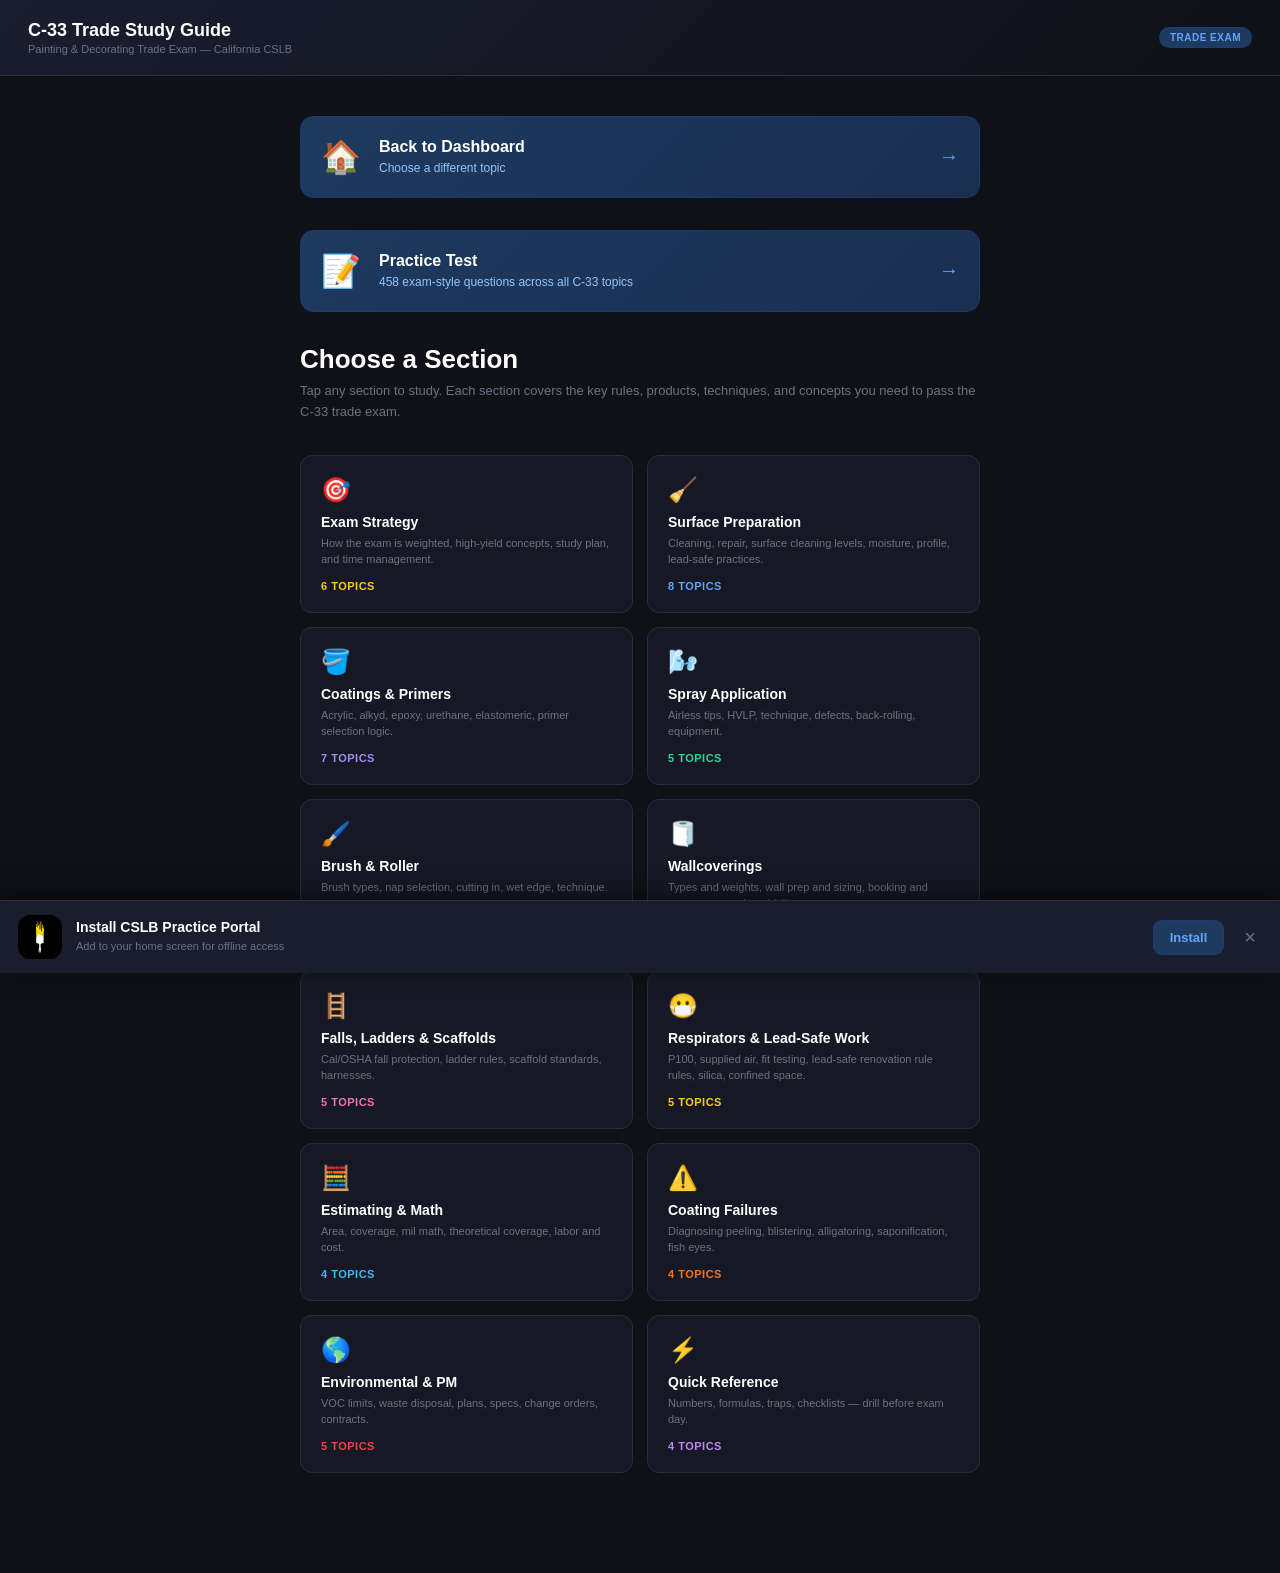
==== c33-trade-study-guide.html @ 1e1a56eb "Add wallcoverings, color selection, masking, and flame spread to C-33 Cross-referencing the older pr" ====
<!DOCTYPE html>
<html lang="en">
<head>
<meta charset="UTF-8">
<meta name="viewport" content="width=device-width, initial-scale=1.0">
<title>C-33 Study Guide — Painting & Decorating</title>
<link rel="manifest" href="/manifest.json">
<link rel="apple-touch-icon" href="/icon-192.svg">
<meta name="theme-color" content="#1a1d2e">
<meta name="mobile-web-app-capable" content="yes">
<meta name="apple-mobile-web-app-capable" content="yes">
<meta name="apple-mobile-web-app-status-bar-style" content="black-translucent">
<meta name="apple-mobile-web-app-title" content="CSLB Prep">
<style>
*{box-sizing:border-box;margin:0;padding:0}
body{font-family:-apple-system,BlinkMacSystemFont,'Segoe UI',sans-serif;background:#0f1117;color:#e8eaf0;min-height:100vh}

/* Header */
.header{background:linear-gradient(135deg,#1a1d2e 0%,#0f1117 100%);border-bottom:1px solid #2a2d3e;padding:20px 28px;display:flex;align-items:center;justify-content:space-between}
.header h1{font-size:18px;font-weight:700;color:#fff}
.header p{font-size:11px;color:#6b7280;margin-top:2px}
.badge{background:#1e3a5f;color:#60a5fa;font-size:10px;font-weight:700;padding:4px 10px;border-radius:20px;border:1px solid #1e40af44;letter-spacing:.5px;text-transform:uppercase;white-space:nowrap}

/* Hub */
#hub{max-width:720px;margin:40px auto;padding:0 20px 60px}
.hub-title{font-size:26px;font-weight:800;color:#fff;margin-bottom:6px}
.hub-sub{color:#6b7280;font-size:13px;margin-bottom:32px;line-height:1.6}
.category-grid{display:grid;grid-template-columns:1fr 1fr;gap:14px}
@media(max-width:580px){.category-grid{grid-template-columns:1fr}}
.cat-card{background:#161925;border:1px solid #2a2d3e;border-radius:12px;padding:20px;cursor:pointer;transition:all .18s;position:relative;overflow:hidden}
.cat-card::before{content:'';position:absolute;top:0;left:0;right:0;height:2px;background:var(--accent);opacity:0;transition:opacity .18s}
.cat-card:hover,.cat-card:active{border-color:#3a3d50;transform:translateY(-2px);box-shadow:0 8px 32px rgba(0,0,0,.4)}
.cat-card:hover::before,.cat-card:active::before{opacity:1}
.cat-icon{font-size:24px;margin-bottom:10px;display:block}
.cat-name{font-size:14px;font-weight:700;color:#fff;margin-bottom:5px}
.cat-desc{font-size:11px;color:#6b7280;line-height:1.5}
.cat-count{margin-top:12px;font-size:11px;font-weight:700;text-transform:uppercase;letter-spacing:.5px}

/* Section view */
#section-view{display:none;max-width:680px;margin:0 auto;padding:0 20px 80px}
.section-meta{display:flex;align-items:center;justify-content:space-between;padding:20px 0 16px}
.back-btn{background:none;border:1px solid #2a2d3e;color:#9ca3af;padding:7px 13px;border-radius:8px;cursor:pointer;font-size:12px;transition:all .15s}
.back-btn:hover{color:#fff;border-color:#3a3d50}
.section-title-bar{display:flex;align-items:center;gap:10px;margin-bottom:24px;padding-bottom:16px;border-bottom:1px solid #2a2d3e}
.section-icon-lg{font-size:28px}
.section-title-text h2{font-size:18px;font-weight:800;color:#fff}
.section-title-text p{font-size:11px;color:#6b7280;margin-top:2px}

/* Topic list */
.topic-list{display:flex;flex-direction:column;gap:8px;margin-bottom:20px}
.topic-btn{background:#161925;border:1px solid #2a2d3e;border-radius:10px;padding:14px 16px;cursor:pointer;text-align:left;transition:all .15s;display:flex;align-items:center;justify-content:space-between;width:100%}
.topic-btn:hover,.topic-btn:active{border-color:var(--accent);background:#1a1d2e}
.topic-btn-left{display:flex;align-items:center;gap:12px}
.topic-dot{width:8px;height:8px;border-radius:50%;background:var(--accent);flex-shrink:0}
.topic-btn-name{font-size:14px;font-weight:600;color:#e8eaf0}
.topic-arrow{font-size:12px;color:#6b7280;transition:transform .15s}
.topic-btn:hover .topic-arrow{transform:translateX(3px);color:var(--accent)}

/* Content view */
#content-view{display:none;max-width:680px;margin:0 auto;padding:0 20px 80px}
.content-meta{display:flex;align-items:center;justify-content:space-between;padding:20px 0 16px}
.content-breadcrumb{font-size:11px;color:#6b7280}
.content-breadcrumb span{color:var(--accent-current,#60a5fa)}
.content-header{margin-bottom:20px}
.content-header h2{font-size:20px;font-weight:800;color:#fff;line-height:1.3}
.content-body{display:flex;flex-direction:column;gap:0}

/* Content blocks */
.block-h2{font-size:18px;font-weight:800;color:#fff;margin:28px 0 12px;padding-bottom:8px;border-bottom:1px solid #2a2d3e}
.block-h2:first-child{margin-top:0}
.block-h3{font-size:15px;font-weight:700;color:var(--accent-current,#60a5fa);margin:20px 0 10px}
.block-p{font-size:15px;color:#c9ccd6;line-height:1.7;margin-bottom:12px}
.block-ul{display:flex;flex-direction:column;gap:7px;margin-bottom:14px;padding-left:4px}
.block-li{font-size:15px;color:#c9ccd6;line-height:1.6;display:flex;gap:10px;align-items:flex-start}
.block-li::before{content:'•';color:var(--accent-current,#60a5fa);flex-shrink:0;margin-top:2px;font-size:16px;line-height:1.3}

/* Callouts */
.callout{border-radius:10px;padding:16px;margin:14px 0;border-left:3px solid var(--accent-current,#60a5fa)}
.callout.blue{background:#0d1f3c;border-color:#3b82f6}
.callout.green{background:#052e16;border-color:#16a34a}
.callout.red{background:#2a0a0a;border-color:#dc2626}
.callout.gold{background:#1c1504;border-color:#ca8a04}
.callout-title{font-size:12px;font-weight:700;text-transform:uppercase;letter-spacing:.6px;margin-bottom:10px}
.callout.blue .callout-title{color:#60a5fa}
.callout.green .callout-title{color:#4ade80}
.callout.red .callout-title{color:#f87171}
.callout.gold .callout-title{color:#fbbf24}
.callout-body{display:flex;flex-direction:column;gap:4px}
.callout-item{font-size:12px;line-height:1.55;display:flex;gap:7px;align-items:flex-start}
.callout.blue .callout-item{color:#93c5fd}
.callout.green .callout-item{color:#86efac}
.callout.red .callout-item{color:#fca5a5}
.callout.gold .callout-item{color:#fde68a}
.callout-item::before{content:'→';flex-shrink:0;opacity:.7;margin-top:1px}
.callout-item.nobullet::before{display:none}

/* Tables */
.block-table{width:100%;border-collapse:collapse;margin:12px 0;font-size:12px;border-radius:8px;overflow:hidden}
.block-table thead tr{background:#1a1d2e}
.block-table thead th{padding:10px 12px;text-align:left;font-weight:700;color:#9ca3af;font-size:11px;text-transform:uppercase;letter-spacing:.4px;border-bottom:1px solid #2a2d3e}
.block-table tbody tr{border-bottom:1px solid #1f2235}
.block-table tbody tr:last-child{border-bottom:none}
.block-table tbody tr:nth-child(even){background:#0f1117}
.block-table tbody tr:nth-child(odd){background:#161925}
.block-table td{padding:10px 12px;color:#c9ccd6;line-height:1.5;vertical-align:top}
.block-table td:first-child{font-weight:600;color:#e8eaf0;white-space:nowrap}
.block-table td strong{color:#fff;font-weight:700}

/* Bottom nav */
.content-nav{display:flex;gap:8px;margin-top:24px;padding-top:20px;border-top:1px solid #2a2d3e}
.nav-btn{flex:1;background:#161925;border:1px solid #2a2d3e;color:#9ca3af;padding:11px;border-radius:10px;cursor:pointer;font-size:12px;font-weight:600;transition:all .15s}
.nav-btn:hover:not(:disabled){background:#1a1d2e;color:#fff;border-color:#3a3d50}
.nav-btn:disabled{opacity:.4;cursor:not-allowed}
.nav-btn.primary{background:#1e3a5f;border-color:#1e40af55;color:#60a5fa}
.nav-btn.primary:hover{background:#1e40af44}

.cross-link-btn{display:flex;align-items:center;gap:18px;width:100%;margin-bottom:32px;padding:20px;background:linear-gradient(135deg,#1e3a5f,#1a2f50);border:1px solid #1e40af55;border-radius:14px;cursor:pointer;text-decoration:none;transition:all .18s;box-sizing:border-box}
.cross-link-btn:hover{background:linear-gradient(135deg,#1e40af33,#1e3a5f);transform:translateY(-1px);border-color:#1e40af88}
.cross-link-icon{font-size:32px;flex-shrink:0;line-height:1}
.cross-link-text{flex:1;min-width:0}
.cross-link-title{font-size:16px;font-weight:700;color:#fff;margin-bottom:4px;line-height:1.2}
.cross-link-sub{font-size:12px;color:#93c5fd;line-height:1.4}
.cross-link-arrow{font-size:20px;color:#60a5fa;flex-shrink:0;font-weight:700}

/* ── Audio player ── */
.audio-bar{position:sticky;bottom:16px;z-index:50;margin:24px 0 8px;background:linear-gradient(180deg,#1a1d2e,#161925);border:1px solid #2a2d3e;border-radius:14px;padding:12px;display:flex;align-items:center;gap:10px;box-shadow:0 8px 28px rgba(0,0,0,.5)}
.audio-btn{background:#1e3a5f;border:1px solid rgba(30,64,175,.4);color:#60a5fa;width:42px;height:42px;border-radius:11px;display:flex;align-items:center;justify-content:center;cursor:pointer;font-size:15px;font-weight:700;flex-shrink:0;transition:background .15s}
.audio-btn:hover{background:rgba(30,64,175,.4)}
.audio-btn.secondary{background:transparent;color:#9ca3af;border-color:#2a2d3e}
.audio-btn.secondary:hover{color:#fff;background:#1f2235}
.audio-btn:disabled{opacity:.35;cursor:default}
.audio-label{flex:1;font-size:11px;color:#9ca3af;line-height:1.4;min-width:0}
.audio-label strong{display:block;color:#e8eaf0;font-size:13px;font-weight:700;margin-bottom:2px}
.audio-speed{background:transparent;border:1px solid #2a2d3e;color:#9ca3af;padding:8px 12px;border-radius:9px;font-size:12px;font-weight:700;cursor:pointer;flex-shrink:0;transition:all .15s;min-width:54px}
.audio-speed:hover{color:#fff;border-color:#3a3d50}
.audio-progress{height:3px;background:#2a2d3e;border-radius:2px;margin-top:8px;overflow:hidden}
.audio-progress-fill{height:100%;background:#60a5fa;width:0%;transition:width .3s}
</style>
</head>
<body>

<div class="header">
  <div><h1>C-33 Trade Study Guide</h1><p>Painting & Decorating Trade Exam — California CSLB</p></div>
  <span class="badge">Trade Exam</span>
</div>

<!-- HUB -->
<div id="hub">
  <a href="index.html" class="cross-link-btn">
    <span class="cross-link-icon">🏠</span>
    <div class="cross-link-text">
      <div class="cross-link-title">Back to Dashboard</div>
      <div class="cross-link-sub">Choose a different topic</div>
    </div>
    <span class="cross-link-arrow">→</span>
  </a>
  <a href="c33-trade-test.html" class="cross-link-btn">
    <span class="cross-link-icon">📝</span>
    <div class="cross-link-text">
      <div class="cross-link-title">Practice Test</div>
      <div class="cross-link-sub">458 exam-style questions across all C-33 topics</div>
    </div>
    <span class="cross-link-arrow">→</span>
  </a>
  <h2 class="hub-title">Choose a Section</h2>
  <p class="hub-sub">Tap any section to study. Each section covers the key rules, products, techniques, and concepts you need to pass the C-33 trade exam.</p>
  <div class="category-grid">

    <div class="cat-card" style="--accent:#facc15" onclick="openSection('exam_strategy')">
      <span class="cat-icon">🎯</span>
      <div class="cat-name">Exam Strategy</div>
      <div class="cat-desc">How the exam is weighted, high-yield concepts, study plan, and time management.</div>
      <div class="cat-count" style="color:#facc15">6 topics</div>
    </div>

    <div class="cat-card" style="--accent:#60a5fa" onclick="openSection('surface_prep')">
      <span class="cat-icon">🧹</span>
      <div class="cat-name">Surface Preparation</div>
      <div class="cat-desc">Cleaning, repair, surface cleaning levels, moisture, profile, lead-safe practices.</div>
      <div class="cat-count" style="color:#60a5fa">7 topics</div>
    </div>

    <div class="cat-card" style="--accent:#a78bfa" onclick="openSection('coatings')">
      <span class="cat-icon">🪣</span>
      <div class="cat-name">Coatings & Primers</div>
      <div class="cat-desc">Acrylic, alkyd, epoxy, urethane, elastomeric, primer selection logic.</div>
      <div class="cat-count" style="color:#a78bfa">6 topics</div>
    </div>

    <div class="cat-card" style="--accent:#34d399" onclick="openSection('spray')">
      <span class="cat-icon">🌬️</span>
      <div class="cat-name">Spray Application</div>
      <div class="cat-desc">Airless tips, HVLP, technique, defects, back-rolling, equipment.</div>
      <div class="cat-count" style="color:#34d399">5 topics</div>
    </div>

    <div class="cat-card" style="--accent:#fb923c" onclick="openSection('brush_roller')">
      <span class="cat-icon">🖌️</span>
      <div class="cat-name">Brush & Roller</div>
      <div class="cat-desc">Brush types, nap selection, cutting in, wet edge, technique.</div>
      <div class="cat-count" style="color:#fb923c">4 topics</div>
    </div>
    <div class="cat-card" style="--accent:#f472b6" onclick="openSection('wallcoverings')">
      <span class="cat-icon">🧻</span>
      <div class="cat-name">Wallcoverings</div>
      <div class="cat-desc">Types and weights, wall prep and sizing, booking and seams, removal, and failures.</div>
      <div class="cat-count" style="color:#f472b6">5 topics</div>
    </div>


    <div class="cat-card" style="--accent:#f472b6" onclick="openSection('safety_falls')">
      <span class="cat-icon">🪜</span>
      <div class="cat-name">Falls, Ladders & Scaffolds</div>
      <div class="cat-desc">Cal/OSHA fall protection, ladder rules, scaffold standards, harnesses.</div>
      <div class="cat-count" style="color:#f472b6">5 topics</div>
    </div>

    <div class="cat-card" style="--accent:#facc15" onclick="openSection('safety_resp')">
      <span class="cat-icon">😷</span>
      <div class="cat-name">Respirators & Lead-Safe Work</div>
      <div class="cat-desc">P100, supplied air, fit testing, lead-safe renovation rule rules, silica, confined space.</div>
      <div class="cat-count" style="color:#facc15">5 topics</div>
    </div>

    <div class="cat-card" style="--accent:#38bdf8" onclick="openSection('estimating')">
      <span class="cat-icon">🧮</span>
      <div class="cat-name">Estimating & Math</div>
      <div class="cat-desc">Area, coverage, mil math, theoretical coverage, labor and cost.</div>
      <div class="cat-count" style="color:#38bdf8">4 topics</div>
    </div>

    <div class="cat-card" style="--accent:#f97316" onclick="openSection('failures')">
      <span class="cat-icon">⚠️</span>
      <div class="cat-name">Coating Failures</div>
      <div class="cat-desc">Diagnosing peeling, blistering, alligatoring, saponification, fish eyes.</div>
      <div class="cat-count" style="color:#f97316">4 topics</div>
    </div>

    <div class="cat-card" style="--accent:#ef4444" onclick="openSection('environmental')">
      <span class="cat-icon">🌎</span>
      <div class="cat-name">Environmental & PM</div>
      <div class="cat-desc">VOC limits, waste disposal, plans, specs, change orders, contracts.</div>
      <div class="cat-count" style="color:#ef4444">4 topics</div>
    </div>

    <div class="cat-card" style="--accent:#c084fc" onclick="openSection('quickref')">
      <span class="cat-icon">⚡</span>
      <div class="cat-name">Quick Reference</div>
      <div class="cat-desc">Numbers, formulas, traps, checklists — drill before exam day.</div>
      <div class="cat-count" style="color:#c084fc">3 topics</div>
    </div>

  </div>
</div>

<!-- SECTION VIEW -->
<div id="section-view">
  <div class="section-meta">
    <button class="back-btn" onclick="goHub()">← Back</button>
  </div>
  <div class="section-title-bar">
    <span class="section-icon-lg" id="sv-icon"></span>
    <div class="section-title-text">
      <h2 id="sv-title"></h2>
      <p id="sv-subtitle"></p>
    </div>
  </div>
  <div class="topic-list" id="sv-topics"></div>
</div>

<!-- CONTENT VIEW -->
<div id="content-view">
  <div class="content-meta">
    <button class="back-btn" id="cv-back">← Back</button>
    <div class="content-breadcrumb" id="cv-breadcrumb"></div>
  </div>
  <div class="content-header">
    <h2 id="cv-title"></h2>
  </div>
  <div class="content-body" id="cv-body"></div>
  <div class="audio-bar" id="audio-bar">
    <button class="audio-btn" id="audio-play" onclick="audioToggle()" aria-label="Play or pause">▶</button>
    <button class="audio-btn secondary" id="audio-stop" onclick="audioStop()" aria-label="Stop">■</button>
    <div class="audio-label" id="audio-label">
      <strong>Listen to this section</strong>
      Tap play to hear it read aloud
      <div class="audio-progress"><div class="audio-progress-fill" id="audio-progress-fill"></div></div>
    </div>
    <button class="audio-speed" id="audio-speed" onclick="audioSpeedCycle()" aria-label="Change speed">1.0×</button>
  </div>
  <div class="content-nav">
    <button class="nav-btn" id="cv-prev" onclick="navTopic(-1)">← Prev</button>
    <button class="nav-btn" onclick="backToSection()">All Topics</button>
    <button class="nav-btn primary" id="cv-next" onclick="navTopic(1)">Next →</button>
  </div>
</div>

<script>
// ─── SECTIONS DEFINITION ──────────────────────────────────────────────────
const SECTIONS = {

exam_strategy:{
  icon:'🎯', title:'Exam Strategy', subtitle:'How to study, what to prioritize, how to take the exam',
  accent:'#10b981',
  topics:[
    {name:'Topic Weighting on the Exam', id:'st_weighting'},
    {name:'Top 25 High-Yield Concepts', id:'st_top25'},
    {name:'How CSLB Tries to Trick You', id:'st_distractors'},
    {name:'30-Day Accelerated Study Plan', id:'st_30day'},
    {name:'Exam Day Time Management', id:'st_timemgmt'},
    {name:'Final Day Checklist', id:'st_checklist'},
  ]
},

surface_prep:{
  icon:'🧹', title:'Surface Preparation', subtitle:'The single largest exam category — master this first',
  accent:'#60a5fa',
  topics:[
    {name:'Why Prep Is Everything', id:'sp_why'},
    {name:'The Universal Prep Sequence', id:'sp_sequence'},
    {name:'Cleaning by Substrate', id:'sp_cleaning'},
    {name:'How Clean Does the Metal Need to Be?', id:'sp_sspc'},
    {name:'Moisture — The Silent Killer', id:'sp_moisture'},
    {name:'Lead-Safe Work Practices', id:'sp_rrp'},
    {name:'Masking & Protecting the Job', id:'sp_masking'},
    {name:'Common Prep Mistakes', id:'sp_mistakes'},
  ]
},

coatings:{
  icon:'🪣', title:'Coatings & Primers', subtitle:'Right product for the substrate and environment',
  accent:'#a78bfa',
  topics:[
    {name:'Anatomy of a Paint', id:'co_anatomy'},
    {name:'Binder Types & Their Properties', id:'co_binders'},
    {name:'Primers — Match to the Problem', id:'co_primers'},
    {name:'Specialty Coatings', id:'co_specialty'},
    {name:'Sheens & PVC Explained', id:'co_sheens'},
    {name:'Selecting & Matching Colors', id:'co_color'},
    {name:'Recoat Windows & Two-Component Mixing', id:'co_recoat'},
  ]
},

spray:{
  icon:'🌬️', title:'Spray Application', subtitle:'Airless, HVLP, technique, and troubleshooting',
  accent:'#34d399',
  topics:[
    {name:'Three Spray Systems Compared', id:'sp2_systems'},
    {name:'Airless Tip Numbering — The Math', id:'sp2_tips'},
    {name:'Spray Technique Fundamentals', id:'sp2_technique'},
    {name:'Spray Defects — Diagnosis & Fix', id:'sp2_defects'},
    {name:'Spray Safety & Equipment Care', id:'sp2_safety'},
  ]
},

brush_roller:{
  icon:'🖌️', title:'Brush & Roller', subtitle:'Brush types, roller naps, and proper technique',
  accent:'#fb923c',
  topics:[
    {name:'Brush Selection by Paint Type', id:'br_brushes'},
    {name:'Roller Nap to Surface Texture', id:'br_naps'},
    {name:'Cutting In & Wet Edge', id:'br_technique'},
    {name:'Tool Care & Storage', id:'br_care'},
  ]
},

wallcoverings:{
  icon:'🧻', title:'Wallcoverings', subtitle:'Types, wall prep, hanging, removal, and the problems that follow',
  accent:'#f472b6',
  topics:[
    {name:'Types of Wallcovering', id:'wc_types'},
    {name:'Preparing Walls for Wallcovering', id:'wc_prep'},
    {name:'Hanging Wallcovering', id:'wc_hanging'},
    {name:'Removing Old Wallcovering', id:'wc_removal'},
    {name:'Wallcovering Problems & Fixes', id:'wc_problems'},
  ]
},
safety_falls:{
  icon:'🪜', title:'Falls, Ladders & Scaffolds', subtitle:'Cal/OSHA fall protection and access equipment',
  accent:'#f472b6',
  topics:[
    {name:'Cal/OSHA Fall Protection Triggers', id:'sf_triggers'},
    {name:'Ladder Safety Rules', id:'sf_ladders'},
    {name:'Scaffold Requirements', id:'sf_scaffolds'},
    {name:'Personal Fall Arrest Systems', id:'sf_pfas'},
    {name:'Aerial Lifts & Mobile Scaffolds', id:'sf_lifts'},
  ]
},

safety_resp:{
  icon:'😷', title:'Respirators & Lead-Safe Work', subtitle:'Respiratory protection, lead-safe work, hazardous exposures',
  accent:'#facc15',
  topics:[
    {name:'Respirator Types & Filter Ratings', id:'sr_respirators'},
    {name:'Lead-Based Paint Rules', id:'sr_rrp'},
    {name:'Silica & Solvent Hazards', id:'sr_silica'},
    {name:'SDS — Right to Know', id:'sr_sds'},
    {name:'Confined Space Entry', id:'sr_confined'},
  ]
},

estimating:{
  icon:'🧮', title:'Estimating & Math', subtitle:'Area, coverage, mils, labor, materials',
  accent:'#38bdf8',
  topics:[
    {name:'Area Calculations', id:'es_area'},
    {name:'Coverage & Gallons Math', id:'es_coverage'},
    {name:'Mil Thickness Formulas', id:'es_mils'},
    {name:'Labor & Bid Pricing', id:'es_labor'},
  ]
},

failures:{
  icon:'⚠️', title:'Coating Failures', subtitle:'Diagnosing problems and identifying root causes',
  accent:'#f97316',
  topics:[
    {name:'The Diagnostic Mindset', id:'fa_diagnostic'},
    {name:'Adhesion Failures (Peeling, Lifting)', id:'fa_adhesion'},
    {name:'Surface Defects (Blisters, Cracks, Fish Eyes)', id:'fa_surface'},
    {name:'Chemistry Failures (Saponification, Efflorescence)', id:'fa_chemistry'},
  ]
},

environmental:{
  icon:'🌎', title:'Environmental & PM', subtitle:'VOC rules, waste, contracts, and project workflow',
  accent:'#ef4444',
  topics:[
    {name:'VOC Limits & Air Districts', id:'en_voc'},
    {name:'Hazardous Waste & Disposal', id:'en_waste'},
    {name:'Plans, Specs & Change Orders', id:'en_plans'},
    {name:'Flame Spread & Fire Ratings', id:'env_flamespread'},
    {name:'Contracts & License Compliance', id:'en_contracts'},
  ]
},

quickref:{
  icon:'⚡', title:'Quick Reference', subtitle:'Numbers, formulas, and exam traps to drill last',
  accent:'#c084fc',
  topics:[
    {name:'Every Number You Must Memorize', id:'qr_numbers'},
    {name:'Math Formulas Cheat Sheet', id:'qr_formulas'},
    {name:'Exam Traps & Distractor Patterns', id:'qr_traps'},
    {name:'Abbreviations Explained', id:'qr_abbrev'},
  ]
},

};

// ─── CONTENT ───────────────────────────────────────────────────────────────
const CONTENT = {

env_flamespread: {title: "Flame Spread & Fire Ratings", html: "\n<div class=\"block-p\">A specification that calls for a Class A finish is telling you how the surface must behave in a fire. Coatings can change that behavior, so knowing what the classes mean and what your product is rated for is part of reading the spec correctly.</div>\n\n<div class=\"block-h2\">How the Rating Is Measured</div>\n<ul class=\"block-ul\">\n<li class=\"block-li\">The test is a <strong>surface burning</strong> test, commonly called the <strong>Steiner tunnel test</strong>, and it runs for <strong>10 minutes</strong></li>\n<li class=\"block-li\">It produces two numbers: the <strong>flame spread index</strong>, which is how fast flame travels across the surface, and the <strong>smoke developed index</strong>, which is how much smoke the material produces</li>\n<li class=\"block-li\">Both numbers are comparative, set against two reference materials</li>\n</ul>\n<table class=\"block-table\"><thead><tr><th>Reference Material</th><th>Assigned Flame Spread Index</th></tr></thead><tbody>\n<tr><td>Fiber-cement board (a material that essentially does not burn)</td><td><strong>0</strong></td></tr>\n<tr><td>Select-grade red oak flooring</td><td><strong>100</strong></td></tr>\n</tbody></table>\n<div class=\"block-p\">So an index of 50 means flame travels about half as fast as it does across red oak. The scale is not a percentage and it does not stop at 100.</div>\n\n<div class=\"block-h2\">The Three Classes</div>\n<table class=\"block-table\"><thead><tr><th>Class</th><th>Flame Spread Index</th><th>Smoke Developed Index</th><th>Meaning</th></tr></thead><tbody>\n<tr><td><strong>Class A</strong></td><td><strong>0 to 25</strong></td><td>0 to 450</td><td>Best performance. Required where escape matters most.</td></tr>\n<tr><td><strong>Class B</strong></td><td><strong>26 to 75</strong></td><td>0 to 450</td><td>Intermediate performance</td></tr>\n<tr><td><strong>Class C</strong></td><td><strong>76 to 200</strong></td><td>0 to 450</td><td>Lowest class still permitted as an interior finish</td></tr>\n</tbody></table>\n\n<div class=\"callout gold\"><div class=\"callout-title\">Two Numbers, Not One</div><div class=\"callout-body\">\n<div class=\"callout-item\">The <strong>smoke developed index limit is 450 for all three classes.</strong> It does not change between A, B, and C.</div>\n<div class=\"callout-item\">A material can pass on flame spread and still <strong>fail on smoke</strong>. Both numbers have to be within limits.</div>\n<div class=\"callout-item\">Anything above a flame spread index of 200 is not rated as an interior finish at all.</div>\n</div></div>\n\n<div class=\"block-h2\">Where Each Class Is Required</div>\n<div class=\"block-p\">The required class comes from a code table that combines the building's <strong>occupancy</strong> with the <strong>location</strong> inside it. The pattern to remember is that the requirement gets stricter the closer you are to the way out.</div>\n<table class=\"block-table\"><thead><tr><th>Location</th><th>Requirement</th></tr></thead><tbody>\n<tr><td><strong>Exit stairways and exit passageways</strong></td><td><strong>Strictest.</strong> This is the protected path out of the building.</td></tr>\n<tr><td><strong>Exit access corridors</strong></td><td>Intermediate</td></tr>\n<tr><td><strong>Rooms and enclosed spaces</strong></td><td>Least restrictive</td></tr>\n</tbody></table>\n\n<div class=\"callout blue\"><div class=\"callout-title\">The Sprinkler Reduction</div><div class=\"callout-body\">\n<div class=\"callout-item\">In a building with an approved <strong>automatic sprinkler system</strong>, the required interior finish class is generally permitted to drop <strong>one class</strong>.</div>\n<div class=\"callout-item\">Class A becomes Class B, and Class B becomes Class C.</div>\n<div class=\"callout-item\">This is why the same corridor finish can be acceptable in one building and rejected in another.</div>\n</div></div>\n\n<div class=\"block-h2\">What This Means When You Are the Painter</div>\n<ul class=\"block-ul\">\n<li class=\"block-li\">A rating belongs to the <strong>tested assembly</strong>, not to the can. A fire-retardant coating is tested over a specific substrate, and the rating only holds on that substrate.</li>\n<li class=\"block-li\">Applying <strong>below the specified thickness voids the rating.</strong> These products are rated at a stated spread rate or film build, and stretching the material to save a gallon destroys compliance.</li>\n<li class=\"block-li\">Heavy <strong>built-up layers</strong> of ordinary paint, accumulated over many repaints, can <strong>raise</strong> the flame spread of a surface. This matters most in corridors and stairwells that have been repainted for decades.</li>\n<li class=\"block-li\">Keep the product data sheet and the tested rating with your job records. On a commercial job an inspector may ask you to prove the finish meets the specified class.</li>\n</ul>\n\n<div class=\"block-h2\">Fire-Retardant vs. Intumescent</div>\n<table class=\"block-table\"><thead><tr><th>Product</th><th>What It Does</th><th>What It Protects</th></tr></thead><tbody>\n<tr><td><strong>Fire-retardant coating</strong></td><td>Lowers the flame spread of the <strong>surface</strong> so flame does not travel across it</td><td>The finish itself, to meet an interior finish class</td></tr>\n<tr><td><strong>Intumescent coating</strong></td><td><strong>Swells and chars</strong> when heated, forming an insulating layer</td><td>The <strong>structure underneath</strong>, typically steel, buying time before it loses strength</td></tr>\n</tbody></table>\n<div class=\"block-p\">The distinction gets tested: fire-retardant is about how the <strong>surface burns</strong>, intumescent is about <strong>insulating what is behind it</strong>. Intumescent products are specified by a fire-resistance rating in hours and by required film thickness.</div>\n"},


sp_masking: {title: "Masking & Protecting the Job", html: "\n<div class=\"block-p\">Masking and protecting the jobsite is named directly in the exam outline under surface preparation. It is also where a job quietly loses money: overspray on a neighbor's car or paint on a hardwood floor costs more than the whole prep phase.</div>\n\n<div class=\"block-h2\">Drop Cloths - Match the Material to the Surface</div>\n<table class=\"block-table\"><thead><tr><th>Type</th><th>Best Use</th><th>Watch Out</th></tr></thead><tbody>\n<tr><td><strong>Canvas</strong></td><td>Floors and walkways. Absorbs spills, lies flat, reusable, does not slide underfoot.</td><td>Heavy spills soak through to the floor if left</td></tr>\n<tr><td><strong>Plastic sheeting</strong></td><td>Covering furniture, fixtures, and vertical surfaces. Fully waterproof.</td><td><strong>Never walk on plastic</strong> - it is slippery and paint stays wet on it</td></tr>\n<tr><td><strong>Paper with poly backing</strong></td><td>Floors during spray work. Absorbent face, waterproof back.</td><td>Single use, tears at seams</td></tr>\n<tr><td><strong>Rosin paper</strong></td><td>Taped down over finished floors for extended jobs</td><td>Not waterproof on its own</td></tr>\n</tbody></table>\n\n<div class=\"block-h2\">Tape Selection</div>\n<table class=\"block-table\"><thead><tr><th>Tape</th><th>Clean-Removal Window</th><th>Use For</th></tr></thead><tbody>\n<tr><td><strong>General-purpose masking (tan)</strong></td><td>1 to 3 days</td><td>Rough work, bundling, temporary holds. Leaves residue if left longer or in sun.</td></tr>\n<tr><td><strong>Blue painter's tape</strong></td><td>Around 14 days</td><td>The general-purpose choice. Multi-surface, medium adhesion.</td></tr>\n<tr><td><strong>Green</strong></td><td>Shorter</td><td>Higher adhesion for sharper lines and rougher surfaces</td></tr>\n<tr><td><strong>Delicate-surface (purple or yellow)</strong></td><td>Up to 60 days</td><td>Fresh paint, wallcovering, faux finishes, and anything that might lift</td></tr>\n</tbody></table>\n\n<div class=\"callout gold\"><div class=\"callout-title\">The Rules That Get Tested</div><div class=\"callout-body\">\n<div class=\"callout-item\">Tape only to a surface that is <strong>clean and dry</strong>. Dust under tape is what lets paint bleed.</div>\n<div class=\"callout-item\"><strong>Burnish the edge</strong> - press the tape edge down firmly with a putty knife so paint cannot creep under it.</div>\n<div class=\"callout-item\">Pull tape back on itself at about <strong>45 degrees</strong>, while the paint is still slightly soft, or score the edge first with a blade. Cured paint bridges the tape edge and tears.</div>\n<div class=\"callout-item\">Never leave tape in direct <strong>sun or heat</strong> - the adhesive bakes on and takes the finish with it.</div>\n</div></div>\n\n<div class=\"block-h2\">What Gets Covered</div>\n<ul class=\"block-ul\">\n<li class=\"block-li\">Floors, stairs, and the path from the truck to the work</li>\n<li class=\"block-li\">Fixtures, hardware, switch plates, and thermostats. <strong>Removing hardware is usually faster and cleaner than masking it.</strong></li>\n<li class=\"block-li\">Landscaping, walkways, and roofing on exterior work</li>\n<li class=\"block-li\">Vehicles - your customer's and the neighbors'</li>\n<li class=\"block-li\">Adjacent finished surfaces, glass, and anything downwind</li>\n</ul>\n\n<div class=\"callout red\"><div class=\"callout-title\">Spray Changes the Math</div><div class=\"callout-body\">\n<div class=\"callout-item\">Spraying demands far more masking than brush or roller work, because overspray drifts well beyond the surface being coated.</div>\n<div class=\"callout-item\">Mask a wide margin around the work, and check wind direction before starting outside. The practical wind limit for outdoor spraying is about <strong>10 to 15 miles per hour</strong>.</div>\n<div class=\"callout-item\">Pre-taped masking film speeds up large areas and covers openings quickly.</div>\n</div></div>\n"},

co_color: {title: "Selecting & Matching Colors", html: "\n<div class=\"block-p\">Selecting paint, stain, and finish colors is listed in the exam outline under planning and estimating, the largest section of the exam. Expect questions on color relationships, how light changes a color, and why some colors cover poorly.</div>\n\n<div class=\"block-h2\">The Vocabulary</div>\n<table class=\"block-table\"><thead><tr><th>Term</th><th>Meaning</th></tr></thead><tbody>\n<tr><td><strong>Hue</strong></td><td>The color itself - red, blue, green</td></tr>\n<tr><td><strong>Value</strong></td><td>How light or dark it is</td></tr>\n<tr><td><strong>Chroma or saturation</strong></td><td>How intense or dull it is</td></tr>\n<tr><td><strong>Tint</strong></td><td>A color with <strong>white</strong> added - lighter</td></tr>\n<tr><td><strong>Shade</strong></td><td>A color with <strong>black</strong> added - darker</td></tr>\n<tr><td><strong>Tone</strong></td><td>A color with <strong>gray</strong> added - duller</td></tr>\n<tr><td><strong>Undertone</strong></td><td>The faint underlying hue inside a neutral. The usual reason a \"simple beige\" reads pink or green on the wall.</td></tr>\n</tbody></table>\n\n<div class=\"block-h2\">Color Relationships</div>\n<ul class=\"block-ul\">\n<li class=\"block-li\"><strong>Primary</strong> colors are red, yellow, and blue. Mixing two primaries gives a <strong>secondary</strong> - orange, green, or violet.</li>\n<li class=\"block-li\"><strong>Complementary</strong> colors sit opposite each other on the wheel and give maximum contrast. Mixed together they <strong>neutralize</strong> each other toward gray or brown.</li>\n<li class=\"block-li\"><strong>Analogous</strong> colors sit next to each other and read as harmonious</li>\n<li class=\"block-li\"><strong>Warm</strong> colors (red, orange, yellow) appear to advance, making a room feel smaller and closer</li>\n<li class=\"block-li\"><strong>Cool</strong> colors (blue, green, violet) appear to recede, making a space feel larger</li>\n</ul>\n\n<div class=\"callout gold\"><div class=\"callout-title\">Metamerism - A Favorite Exam Concept</div><div class=\"callout-body\">\n<div class=\"callout-item\">Two colors can <strong>match under one light source and clearly differ under another</strong>. That is metamerism.</div>\n<div class=\"callout-item\">It is why a touch-up that matched in the shop looks wrong on the wall, and why a color chosen under store fluorescents disappoints at home.</div>\n<div class=\"callout-item\">Always evaluate color <strong>under the lighting the space actually uses</strong>, at more than one time of day.</div>\n</div></div>\n\n<div class=\"block-h2\">How Light Changes a Color</div>\n<ul class=\"block-ul\">\n<li class=\"block-li\"><strong>North-facing</strong> light is cool and steady, pushing colors bluer</li>\n<li class=\"block-li\"><strong>South-facing</strong> light is warm and strong, intensifying warm colors</li>\n<li class=\"block-li\"><strong>Incandescent</strong> light adds yellow and warms everything</li>\n<li class=\"block-li\"><strong>Fluorescent</strong> can push colors green unless it is a corrected lamp</li>\n<li class=\"block-li\">Higher <strong>sheen</strong> reflects more light and makes a color read deeper and more saturated. The same color in flat and in semi-gloss will not look identical.</li>\n</ul>\n\n<div class=\"block-h2\">Hide, Bases, and Tinting</div>\n<ul class=\"block-ul\">\n<li class=\"block-li\">Deep, saturated colors - especially <strong>reds and bright yellows</strong> - have poor hiding power and often need extra coats</li>\n<li class=\"block-li\">Those colors are mixed into a <strong>deep base</strong> or clear base, which contains little or no white pigment. Less white pigment means less hide.</li>\n<li class=\"block-li\">A <strong>gray-tinted primer</strong> under a deep color dramatically reduces the number of finish coats needed</li>\n<li class=\"block-li\">Adding excessive colorant can slow dry time and soften the film, which is why deep colors are formulated into their own bases rather than over-tinted into a pastel base</li>\n</ul>\n\n<div class=\"callout blue\"><div class=\"callout-title\">Practical Selection Rules</div><div class=\"callout-body\">\n<div class=\"callout-item\">A color reads <strong>more intense over a large area</strong> than it does on a small chip. When in doubt, go a step lighter than the chip.</div>\n<div class=\"callout-item\">Always put a <strong>sample on the actual wall</strong>, not just a chip held against it, and look at it morning and evening.</div>\n<div class=\"callout-item\">A color-matching instrument reads a sample and produces a formula, but the result still needs a <strong>drawdown and an eye check</strong> - especially across different sheens or substrates.</div>\n</div></div>\n"},

wc_types: {title: "Types of Wallcovering", html: "\n<div class=\"block-p\">Wallcovering appears twice in the exam outline: removal falls under surface preparation, and hanging falls under application. Know the material types, how they are rated, and which ones are unforgiving.</div>\n\n<div class=\"block-h2\">Material Types</div>\n<table class=\"block-table\"><thead><tr><th>Type</th><th>Character</th><th>Where It Belongs</th></tr></thead><tbody>\n<tr><td><strong>Solid vinyl</strong></td><td>Most durable and fully washable</td><td>Kitchens, baths, commercial corridors, high traffic</td></tr>\n<tr><td><strong>Fabric-backed vinyl</strong></td><td>Heavy, strong, dimensionally stable</td><td>The commercial workhorse</td></tr>\n<tr><td><strong>Vinyl-coated paper</strong></td><td>Paper with a thin vinyl surface. Moderate durability.</td><td>Residential living spaces</td></tr>\n<tr><td><strong>Paper</strong></td><td>Delicate, not washable, tears when wet</td><td>Low-traffic residential only</td></tr>\n<tr><td><strong>Grasscloth and natural fiber</strong></td><td>Natural material bonded to a paper backing. Shading varies bolt to bolt.</td><td>Accent walls. <strong>Seams always show and no pattern matches.</strong></td></tr>\n<tr><td><strong>Foil and mylar</strong></td><td>Reflective metallic face</td><td>Shows <strong>every</strong> wall flaw. Requires a liner and near-perfect prep.</td></tr>\n<tr><td><strong>Flocked</strong></td><td>Raised velvet-like fibers</td><td>Never roll the seams - it crushes the pile</td></tr>\n<tr><td><strong>Non-woven</strong></td><td>Dimensionally stable, does not expand. Often paste-the-wall.</td><td>Modern residential. Strips off dry later.</td></tr>\n</tbody></table>\n\n<div class=\"block-h2\">Commercial Weight Classifications</div>\n<table class=\"block-table\"><thead><tr><th>Type</th><th>Duty</th><th>Typical Use</th></tr></thead><tbody>\n<tr><td><strong>Type I</strong></td><td>Light duty</td><td>Ceilings and low-traffic rooms</td></tr>\n<tr><td><strong>Type II</strong></td><td>Medium duty</td><td>The common commercial specification - offices, corridors, hospitality</td></tr>\n<tr><td><strong>Type III</strong></td><td>Heavy duty</td><td>High-abuse areas such as hospitals and schools</td></tr>\n</tbody></table>\n\n<div class=\"block-h2\">How It Is Pasted</div>\n<ul class=\"block-ul\">\n<li class=\"block-li\"><strong>Prepasted</strong> - adhesive is already on the back and is activated with water</li>\n<li class=\"block-li\"><strong>Unpasted</strong> - you apply adhesive to the back, then book it</li>\n<li class=\"block-li\"><strong>Paste-the-wall</strong> - adhesive goes on the wall, and the dry goods hang straight from the roll. Common with non-woven.</li>\n</ul>\n\n<div class=\"callout gold\"><div class=\"callout-title\">Check Before You Cut</div><div class=\"callout-body\">\n<div class=\"callout-item\">Confirm every bolt carries the same <strong>run or lot number</strong>. Different runs can differ noticeably in shade.</div>\n<div class=\"callout-item\">Inspect goods for defects <strong>before</strong> hanging. Once it is on the wall, a manufacturer will generally not honor a claim.</div>\n<div class=\"callout-item\">Note the <strong>pattern repeat</strong> - the vertical distance before the design starts over. A long repeat drives up waste and material cost.</div>\n</div></div>\n"},

wc_prep: {title: "Preparing Walls for Wallcovering", html: "\n<div class=\"block-p\">Almost every wallcovering failure traces back to the wall underneath. Prep decides whether the job lasts and whether the next painter can get it off without destroying the drywall.</div>\n\n<div class=\"block-h2\">The Wall Must Be</div>\n<ul class=\"block-ul\">\n<li class=\"block-li\"><strong>Sound</strong> - no loose paint, no failing patches, no crumbling texture</li>\n<li class=\"block-li\"><strong>Clean</strong> - free of grease, dust, and old adhesive residue</li>\n<li class=\"block-li\"><strong>Dry</strong> - moisture behind wallcovering produces mildew and loss of adhesion</li>\n<li class=\"block-li\"><strong>Smooth</strong> - fill and sand every hole and seam. Texture telegraphs straight through, and it shows worst under foils and thin papers.</li>\n<li class=\"block-li\"><strong>Uniform in porosity</strong> - patches absorb adhesive faster than surrounding paint, causing uneven set and blisters</li>\n</ul>\n\n<div class=\"block-h2\">Primer and Sizing - Do Not Skip This</div>\n<div class=\"block-p\">A wallcovering primer, sometimes called sizing, does three jobs at once. Questions about why it is needed usually key on the third.</div>\n<table class=\"block-table\"><thead><tr><th>Function</th><th>Why It Matters</th></tr></thead><tbody>\n<tr><td><strong>Seals the surface</strong></td><td>Evens out porosity so adhesive sets at the same rate everywhere</td></tr>\n<tr><td><strong>Provides slip</strong></td><td>Lets you slide a strip into position rather than fighting it</td></tr>\n<tr><td><strong>Makes future removal possible</strong></td><td>Without primer, adhesive bonds directly to the drywall paper face. Removal then <strong>tears the paper off the drywall.</strong></td></tr>\n</tbody></table>\n\n<div class=\"callout red\"><div class=\"callout-title\">Never Hang Over</div><div class=\"callout-body\">\n<div class=\"callout-item\"><strong>Bare, unprimed drywall</strong> - guarantees the paper face tears on removal</div>\n<div class=\"callout-item\"><strong>Fresh joint compound that has not been primed</strong> - it is far more porous than the surrounding wall</div>\n<div class=\"callout-item\"><strong>Glossy paint</strong> without dulling it first - there is nothing for the adhesive to grip</div>\n<div class=\"callout-item\"><strong>Mildew</strong> - kill and remove it and correct the moisture source first, or it grows straight through</div>\n<div class=\"callout-item\"><strong>Existing wallcovering</strong> - seams and edges telegraph, and the old adhesive lets go under the new</div>\n</div></div>\n\n<div class=\"block-h2\">Liner Paper</div>\n<ul class=\"block-ul\">\n<li class=\"block-li\">A blank underlayment hung <strong>horizontally</strong> so its seams never line up with the finish seams</li>\n<li class=\"block-li\">Used over rough or uneven walls, over old paneling, and under foils and delicate goods</li>\n<li class=\"block-li\">Let the liner dry fully before hanging the finish material</li>\n</ul>\n"},

wc_hanging: {title: "Hanging Wallcovering", html: "\n<div class=\"block-h2\">Start From a Plumb Line, Not a Corner</div>\n<ul class=\"block-ul\">\n<li class=\"block-li\">Walls, corners, and ceilings are rarely plumb or level. <strong>Strike a plumb line first</strong> and hang the first strip to it.</li>\n<li class=\"block-li\">Begin near a focal point, or in the least conspicuous corner, because the final strip will almost never match the first</li>\n<li class=\"block-li\">The point where the last strip meets the first is the <strong>kill point</strong>. Put it somewhere it will not be noticed - behind a door or in a corner.</li>\n</ul>\n\n<div class=\"block-h2\">Booking and Relaxation</div>\n<div class=\"block-p\">After pasting, fold the strip paste-to-paste without creasing the fold. That is <strong>booking</strong>, and it lets the adhesive soak in while the material expands to its final size.</div>\n<ul class=\"block-ul\">\n<li class=\"block-li\">Typical booking time is roughly <strong>3 to 10 minutes</strong> - follow the manufacturer's instruction, which is the correct answer whenever it is offered</li>\n<li class=\"block-li\">Wet material <strong>expands</strong>. Hanging it before it has finished expanding means it expands on the wall and then shrinks back, which <strong>opens the seams</strong>.</li>\n<li class=\"block-li\">Book every strip for the <strong>same</strong> length of time so all strips expand equally</li>\n<li class=\"block-li\">Non-woven goods are dimensionally stable and do not require booking, which is why they are hung paste-the-wall</li>\n</ul>\n\n<div class=\"block-h2\">Pattern Match Types</div>\n<table class=\"block-table\"><thead><tr><th>Match</th><th>How It Behaves</th></tr></thead><tbody>\n<tr><td><strong>Random or free match</strong></td><td>No alignment needed. Vertical textures and grasscloth. Least waste.</td></tr>\n<tr><td><strong>Straight match</strong></td><td>The design meets at the <strong>same height</strong> on every strip</td></tr>\n<tr><td><strong>Drop match</strong></td><td>The design drops part of a repeat on each successive strip. A <strong>half-drop</strong> repeats every third strip and produces the <strong>most waste</strong>.</td></tr>\n</tbody></table>\n\n<div class=\"block-h2\">Seams and Smoothing</div>\n<ul class=\"block-ul\">\n<li class=\"block-li\"><strong>Butt seam</strong> - edges meet with no gap and no overlap. The standard.</li>\n<li class=\"block-li\"><strong>Double cut</strong> - overlap two strips, cut through both, remove the waste for a perfect seam. Protect the wall beneath from the blade.</li>\n<li class=\"block-li\">Smooth from the <strong>center outward</strong> with a smoothing tool to drive air and excess adhesive to the edges</li>\n<li class=\"block-li\">Roll seams lightly after a short set. <strong>Do not roll</strong> flocked, embossed, or delicate goods - it crushes the texture and squeezes out adhesive.</li>\n<li class=\"block-li\">Wipe adhesive off the face immediately. Dried adhesive leaves a permanent gloss haze.</li>\n</ul>\n\n<div class=\"callout gold\"><div class=\"callout-title\">Corners and Reverse Hanging</div><div class=\"callout-body\">\n<div class=\"callout-item\"><strong>Never wrap a full strip around an inside corner.</strong> Cut the strip, wrap a small amount onto the next wall, and overlap the following strip on a fresh plumb line.</div>\n<div class=\"callout-item\"><strong>Reverse hang</strong> solid vinyls and grasscloth - alternate every other strip end for end - to keep slight shading differences from stacking up across the wall.</div>\n<div class=\"callout-item\">Cut around outlets and switches with the power <strong>off</strong>, and remove the cover plates before hanging.</div>\n</div></div>\n"},

wc_removal: {title: "Removing Old Wallcovering", html: "\n<div class=\"block-p\">Removal is listed in the exam outline right alongside scraping and sanding. Which method you use depends on how the goods were built.</div>\n\n<div class=\"block-h2\">Three Removal Categories</div>\n<table class=\"block-table\"><thead><tr><th>Category</th><th>Behavior</th></tr></thead><tbody>\n<tr><td><strong>Strippable</strong></td><td>Pulls off <strong>dry</strong> in full sheets, leaving little or nothing behind</td></tr>\n<tr><td><strong>Peelable</strong></td><td>The decorative <strong>top layer peels away dry</strong> and the paper backing stays on the wall. That backing must then be soaked and removed.</td></tr>\n<tr><td><strong>Traditional</strong></td><td>Will not release dry. Must be scored, soaked, and scraped.</td></tr>\n</tbody></table>\n\n<div class=\"block-h2\">The Wet Removal Sequence</div>\n<ul class=\"block-ul\">\n<li class=\"block-li\">Protect floors and trim, and mask off or shut off power to outlets - you are combining <strong>water and electricity</strong></li>\n<li class=\"block-li\"><strong>Score</strong> the surface so liquid can get behind it. Use light pressure - a scoring tool pressed too hard gouges the drywall.</li>\n<li class=\"block-li\">Apply hot water with a chemical stripper or enzyme remover</li>\n<li class=\"block-li\"><strong>Let it soak</strong> and reapply. Most removal failures are impatience, not technique.</li>\n<li class=\"block-li\">Scrape with a broad knife held at a low angle to avoid digging in</li>\n<li class=\"block-li\">A <strong>steamer</strong> handles stubborn or multi-layer goods. Keep it moving, and wear gloves and eye protection.</li>\n</ul>\n\n<div class=\"callout red\"><div class=\"callout-title\">The Step Everyone Skips</div><div class=\"callout-body\">\n<div class=\"callout-item\">After the covering is off, <strong>wash the wall to remove every trace of old adhesive.</strong> Residue is invisible when dry and glossy when wet.</div>\n<div class=\"callout-item\">Paint applied over leftover adhesive <strong>bubbles, streaks, and fails to adhere</strong>, because the adhesive re-wets under the fresh coating.</div>\n<div class=\"callout-item\">Rinse with clean water, let the wall dry completely, repair any damage, then prime before painting or re-covering.</div>\n</div></div>\n\n<div class=\"callout gold\"><div class=\"callout-title\">Age Matters</div><div class=\"callout-body\">\n<div class=\"callout-item\">Buildings from <strong>before 1978</strong> may have lead paint beneath the wallcovering. Scoring and scraping disturbs it, which brings the lead-safe work rules into play.</div>\n<div class=\"callout-item\">Test before disturbing painted surfaces in pre-1978 housing and child-occupied facilities.</div>\n</div></div>\n"},

wc_problems: {title: "Wallcovering Problems & Fixes", html: "\n<div class=\"block-p\">Diagnosis follows the same logic as coating failures: the symptom tells you which step went wrong.</div>\n\n<table class=\"block-table\"><thead><tr><th>Problem</th><th>Cause</th><th>Fix</th></tr></thead><tbody>\n<tr><td><strong>Bubbles or blisters</strong></td><td>Trapped air, or a dry spot with no adhesive behind it</td><td>Slit the bubble, inject adhesive, roll it flat. Small bubbles from moisture often disappear as it dries.</td></tr>\n<tr><td><strong>Open or gapping seams</strong></td><td>Insufficient or uneven <strong>booking</strong>, so the material expanded on the wall and shrank back. Also dried-out adhesive or a very dry room.</td><td>Re-paste and roll the edge. Prevention is consistent booking time on every strip.</td></tr>\n<tr><td><strong>Curling edges</strong></td><td>Not enough adhesive carried to the very edge, or a porous unprimed wall drinking it out</td><td>Lift, apply seam adhesive, roll down</td></tr>\n<tr><td><strong>Whole sheets peeling</strong></td><td>Unprimed or glossy wall, or hanging over existing covering</td><td>Remove, prep and prime correctly, rehang</td></tr>\n<tr><td><strong>Visible seams on grasscloth</strong></td><td>Nothing - this is <strong>normal and expected</strong> for natural materials</td><td>Set the customer's expectation before the job starts</td></tr>\n<tr><td><strong>Shading differences between strips</strong></td><td>Bolts from different <strong>run numbers</strong>, or failure to reverse hang</td><td>Check run numbers before cutting; reverse hang solid vinyls and grasscloth</td></tr>\n<tr><td><strong>Stains bleeding through</strong></td><td>Marker, crayon, water stains, or tannin migrating from the substrate</td><td>Remove, seal with a <strong>stain-blocking primer</strong>, then rehang</td></tr>\n<tr><td><strong>Mildew growth</strong></td><td>Moisture behind the covering from a leak, or from a bathroom with no ventilation</td><td>Correct the moisture source first, remove and treat, then use a vinyl rated for wet areas</td></tr>\n<tr><td><strong>Gloss haze on the face</strong></td><td>Adhesive left on the surface and allowed to dry</td><td>Prevention only - wipe each strip clean as you hang it</td></tr>\n<tr><td><strong>Pattern drifting out of level</strong></td><td>Hung to a crooked ceiling or corner instead of a struck plumb line</td><td>Rehang from a true plumb line</td></tr>\n</tbody></table>\n\n<div class=\"callout blue\"><div class=\"callout-title\">Ask the Diagnostic Question</div><div class=\"callout-body\">\n<div class=\"callout-item\">Is the failure at the <strong>seams</strong>? Look at booking, adhesive at the edges, and room humidity.</div>\n<div class=\"callout-item\">Is it across the <strong>whole sheet</strong>? Look at wall prep and priming.</div>\n<div class=\"callout-item\">Is it <strong>coming through</strong> the face? Look at the substrate and whether it was sealed.</div>\n</div></div>\n"},


  st_weighting: {title: "Topic Weighting on the Exam", html: "\n<div class=\"block-h2\">The C-33 Trade Exam Format</div>\n<ul class=\"block-ul\">\n<li class=\"block-li\">Approximately <strong>115 questions</strong></li>\n<li class=\"block-li\"><strong>3.5 hours</strong> total time</li>\n<li class=\"block-li\">Typically <strong>~75% to pass</strong></li>\n<li class=\"block-li\">Multiple choice, single best answer</li>\n<li class=\"block-li\">Computer-based at PSI testing centers</li>\n</ul>\n\n<div class=\"block-h2\">Reverse-Engineered Topic Weighting</div>\n<div class=\"block-p\">Based on the published CSLB job analysis pattern for C-33, here is the realistic topic distribution to study against:</div>\n\n<table class=\"block-table\"><thead><tr><th>Category</th><th>Approx. Weight</th></tr></thead><tbody>\n<tr><td><strong>Surface Preparation</strong></td><td>~22-26%</td></tr>\n<tr><td><strong>Application of Coatings</strong></td><td>~18-22%</td></tr>\n<tr><td><strong>Coating & Material Selection</strong></td><td>~12-16%</td></tr>\n<tr><td><strong>Safety (worker, public, lead-safe work, Cal/OSHA)</strong></td><td>~12-15%</td></tr>\n<tr><td><strong>Estimating, Math, Production Rates</strong></td><td>~8-12%</td></tr>\n<tr><td><strong>Tools & Equipment</strong></td><td>~6-10%</td></tr>\n<tr><td><strong>Troubleshooting / Coating Failures</strong></td><td>~6-8%</td></tr>\n<tr><td><strong>Environmental / VOC / Waste</strong></td><td>~3-5%</td></tr>\n<tr><td><strong>Plans, Specs, Project Management</strong></td><td>~2-4%</td></tr>\n</tbody></table>\n\n<div class=\"callout gold\"><div class=\"callout-title\">Memorize the Hierarchy</div><div class=\"callout-body\">\n<div class=\"callout-item\">Surface prep + application + coating selection = over half the exam</div>\n<div class=\"callout-item\">Spend study time proportionally \u2014 don't over-prepare on small topics</div>\n<div class=\"callout-item\">A weak area in safety is more dangerous than a weak area in environmental</div>\n</div></div>\n\n<div class=\"block-h2\">The Tiebreaker Strategy</div>\n<div class=\"callout blue\"><div class=\"callout-title\">When You Don't Know an Answer</div><div class=\"callout-body\">\n<div class=\"callout-item\">Lean toward whatever option emphasizes <strong>surface preparation</strong></div>\n<div class=\"callout-item\">Lean toward <strong>safety-first</strong> approaches</div>\n<div class=\"callout-item\">Lean toward <strong>following manufacturer's instructions</strong></div>\n<div class=\"callout-item\">This pattern alone wins 20-30% of guess situations</div>\n</div></div>\n\n<div class=\"block-h2\">What This Means for Study Time</div>\n<table class=\"block-table\"><thead><tr><th>If You Have...</th><th>Spend Time On</th></tr></thead><tbody>\n<tr><td><strong>30 days</strong></td><td>All categories with proportional emphasis on top 4</td></tr>\n<tr><td><strong>14 days</strong></td><td>Top 4 categories deep, rest skim</td></tr>\n<tr><td><strong>7 days</strong></td><td>Surface prep, application, safety, top 25 concepts</td></tr>\n<tr><td><strong>48 hours</strong></td><td>Top 25 concepts + practice test review only</td></tr>\n</tbody></table>\n\n<div class=\"block-h2\">Combined With Law and Business Exam</div>\n<div class=\"block-p\">Remember the C-33 trade exam is one of two exams required:</div>\n<ul class=\"block-ul\">\n<li class=\"block-li\"><strong>Law and Business</strong> \u2014 separate exam, covered in your other study guide</li>\n<li class=\"block-li\"><strong>C-33 Trade Exam</strong> \u2014 what this guide prepares you for</li>\n<li class=\"block-li\">Both must be passed within 18 months of application approval</li>\n<li class=\"block-li\">Schedule them strategically \u2014 don't overload yourself</li>\n</ul>\n"},

  st_top25: {title: "Top 25 High-Yield Concepts", html: "\n<div class=\"block-h2\">The Cram Sheet</div>\n<div class=\"callout gold\"><div class=\"callout-title\">If You Only Had 48 Hours</div><div class=\"callout-body\">\n<div class=\"callout-item\">Drill these 25 concepts</div>\n<div class=\"callout-item\">Each appears or is referenced repeatedly across exam categories</div>\n<div class=\"callout-item\">Knowing these well = passing-grade foundation</div>\n</div></div>\n\n<div class=\"block-h2\">Universal Principles</div>\n\n<div class=\"block-h3\">1. Manufacturer's Recommendations Override Field Judgment</div>\n<div class=\"block-p\">When in doubt, \"follow manufacturer's instructions\" is almost always correct. The technical data sheet (Technical Data Sheet) is the authoritative source for application details.</div>\n\n<div class=\"block-h3\">2. Surface Prep Is the #1 Cause of Coating Failure</div>\n<div class=\"block-p\">Adhesion problems = prep problems, not paint problems. Most exam scenarios involving \"why did this fail\" trace back to inadequate prep.</div>\n\n<div class=\"block-h3\">3. Lead-Safe Work Practices (lead-safe renovation rule) Apply to Pre-1978 Housing</div>\n<div class=\"block-p\">Renovation that disturbs more than 6 sq ft interior or 20 sq ft exterior triggers lead-safe renovation rule. Window replacement triggers regardless of area.</div>\n\n<div class=\"block-h2\">Substrate Numbers</div>\n\n<div class=\"block-h3\">4. Wood Moisture Content</div>\n<div class=\"block-p\">Generally below ~15% before painting. Higher moisture = adhesion failure within months.</div>\n\n<div class=\"block-h3\">5. Concrete Cure Time</div>\n<div class=\"block-p\">Typically ~28 days minimum. Test below ~4 lbs/1000 sq ft/24 hr (calcium chloride) for many coatings.</div>\n\n<div class=\"block-h3\">6. Mil Thickness Basics</div>\n<div class=\"block-p\">1 mil = 0.001\". Dry film thickness (Dry Film Thickness) is what's specified. Use a wet mil gauge during application. <strong>Wet film thickness \u00d7 % solids = dry film thickness</strong>.</div>\n\n<div class=\"block-h2\">Coverage and Application Math</div>\n\n<div class=\"block-h3\">7. Theoretical Coverage Formula</div>\n<div class=\"callout blue\"><div class=\"callout-title\">Memorize</div><div class=\"callout-body\">\n<div class=\"callout-item nobullet\"><strong>Coverage (sq ft/gal) = 1604 \u00d7 % volume solids \u00f7 dry film thickness in mils</strong></div>\n<div class=\"callout-item nobullet\">1604 comes from 1 gal = 231 cubic inches spread to 1 mil over 1 sq ft</div>\n</div></div>\n\n<div class=\"block-h3\">8. Airless Spray Tip Sizing</div>\n<div class=\"block-p\">First digit \u00d7 2 = fan width in inches at 12\". Last two digits = orifice in thousandths. Example: 515 = 10\" fan, 0.015\" orifice.</div>\n\n<div class=\"block-h3\">9. HVLP Definition</div>\n<div class=\"block-p\">High Volume Low Pressure. Best transfer efficiency (~65%+). Required in many CA districts for compliance and overspray reduction.</div>\n\n<div class=\"block-h2\">Coating Selection</div>\n\n<div class=\"block-h3\">10. Primer Purposes</div>\n<div class=\"block-p\">Adhesion, stain blocking, sealing porosity, corrosion inhibition. <strong>Not just \"first coat.\"</strong> Each primer type has a specific function.</div>\n\n<div class=\"block-h3\">11. Galvanized Metal</div>\n<div class=\"block-p\">Must be cleaned (vinegar wash or commercial etcher) and primed with a galvanized-compatible primer (direct-to-metal acrylic or zinc-rich). <strong>Never use straight oil-based primer on galvanized</strong> \u2014 saponification.</div>\n\n<div class=\"block-h3\">12. Ferrous Metal Prep</div>\n<div class=\"block-p\">Remove rust to the cleaning level the job calls for, from hand tool up through commercial or near-white blast. Prime with rust-inhibitive primer immediately to prevent flash rust.</div>\n\n<div class=\"block-h2\">Coating Failures</div>\n\n<div class=\"block-h3\">13. Efflorescence</div>\n<div class=\"block-p\">Soluble salts migrating to masonry surface. Must be removed (dry brush / mild acid wash) and the moisture source addressed before coating. Painting over it = failure within months.</div>\n\n<div class=\"block-h3\">14. Blistering</div>\n<div class=\"block-p\">Moisture or solvent trapped under film, OR application over hot/contaminated surface. Solvent blisters appear quickly; moisture blisters appear after rain or dew.</div>\n\n<div class=\"block-h3\">15. Alligatoring / Checking</div>\n<div class=\"block-p\">Topcoat applied over an under-cured coating, OR hard topcoat over soft undercoat. Strip and rebuild \u2014 can't repair from above.</div>\n\n<div class=\"block-h3\">16. Peeling on Exterior Wood</div>\n<div class=\"block-p\">Almost always moisture from behind (no vapor barrier, no flashing, plumbing leaks) \u2014 NOT a paint problem. Fix the moisture source.</div>\n\n<div class=\"block-h3\">17. Mildew vs Dirt Test</div>\n<div class=\"block-p\">Dab with bleach solution. Mildew lightens; dirt doesn't. Must be killed and removed before recoating.</div>\n\n<div class=\"block-h2\">Regulations</div>\n\n<div class=\"block-h3\">18. VOC Limits (CA regional air quality district Rule 1113)</div>\n<div class=\"block-p\">Flat \u226450 g/L, non-flat \u2264100 g/L (current levels). Specialty coatings have separate limits. Verify current rules before exam day.</div>\n\n<div class=\"block-h3\">19. Cal/OSHA Fall Protection</div>\n<div class=\"block-p\">Required at <strong>6 ft in construction</strong> (general industry is 4 ft). Painters work construction. Guardrails 42\" \u00b13\", with midrail and toeboard.</div>\n\n<div class=\"block-h3\">20. Ladder Safety</div>\n<div class=\"block-p\"><strong>4:1 rule</strong> for extension ladders (1 ft out for every 4 ft up). Extend 3 ft above landing. Never stand on top two rungs of step ladder.</div>\n\n<div class=\"block-h3\">21. Scaffold Platforms</div>\n<div class=\"block-p\">Fully planked. Guardrails on open sides above 10 ft. Inspected by competent person each shift.</div>\n\n<div class=\"block-h3\">22. Respirator Selection</div>\n<div class=\"block-p\">Half-mask P100 for lead dust and most paints. Supplied air for confined space, isocyanates (auto/industrial), or oxygen below 19.5%. Fit testing required annually.</div>\n\n<div class=\"block-h2\">Application Best Practices</div>\n\n<div class=\"block-h3\">23. Stir, Don't Shake</div>\n<div class=\"block-p\">Most paints. Boxing = combining multiple cans of same color to ensure consistent shade across a job.</div>\n\n<div class=\"block-h3\">24. Recoat Windows</div>\n<div class=\"block-p\">Read the technical data sheet. Too soon = solvent entrapment / lifting. Too late = adhesion problems, may need to scuff sand.</div>\n\n<div class=\"block-h3\">25. Temperature Limits</div>\n<div class=\"block-p\">Most latex 50\u00b0F surface min. Most alkyd 45\u00b0F. Low-temp latex down to 35\u00b0F. <strong>Surface temp must be 5\u00b0F above dew point during application AND through cure.</strong></div>\n\n<div class=\"callout green\"><div class=\"callout-title\">Bonus: Sheen Progression</div><div class=\"callout-body\">\n<div class=\"callout-item nobullet\">Least to most shiny: <strong>flat \u2192 matte \u2192 eggshell \u2192 satin \u2192 semi-gloss \u2192 gloss</strong></div>\n<div class=\"callout-item nobullet\">Higher sheen = more durable, more washable</div>\n<div class=\"callout-item nobullet\">Higher sheen = shows more substrate imperfections</div>\n</div></div>\n"},

  st_distractors: {title: "How CSLB Tries to Trick You", html: "\n<div class=\"block-h2\">Distractor Pattern Recognition</div>\n<div class=\"block-p\">Trade exams use predictable distractor patterns. Once you see them, you can't unsee them. These are the 10 most common.</div>\n\n<div class=\"block-h2\">Trap #1: The \"Sounds Right But Skips Prep\" Answer</div>\n<div class=\"callout red\"><div class=\"callout-title\">The Setup</div><div class=\"callout-body\">\n<div class=\"callout-item\">Question describes a problem (peeling, blistering, poor adhesion)</div>\n<div class=\"callout-item\">One answer says \"apply a higher-quality paint\" or \"add a second coat\"</div>\n<div class=\"callout-item\">The correct answer almost always involves identifying or fixing the underlying substrate / prep / moisture issue first</div>\n</div></div>\n\n<div class=\"block-h2\">Trap #2: The Absolute Word</div>\n<div class=\"block-p\">Answers containing <strong>\"always,\" \"never,\" \"all,\" \"every,\" \"only\"</strong> are usually wrong. Trade work is conditional.</div>\n<ul class=\"block-ul\">\n<li class=\"block-li\">\"Generally,\" \"typically,\" \"usually,\" \"in most cases\" \u2192 more often correct</li>\n<li class=\"block-li\"><strong>Exception:</strong> Code/safety minimums ARE absolute (e.g., \"fall protection is required at 6 ft\" \u2014 that IS absolute)</li>\n</ul>\n\n<div class=\"block-h2\">Trap #3: The Plausible Wrong Tool</div>\n<div class=\"block-p\">A spray question lists 4 tip sizes. Three are plausible; one is obviously wrong. CSLB pulls you toward the middle plausible answer. <strong>Solve it with the math</strong> (fan width and orifice) \u2014 don't pattern-match.</div>\n\n<div class=\"block-h2\">Trap #4: The \"Almost Right\" Sequence</div>\n<div class=\"callout blue\"><div class=\"callout-title\">Memorize the Canonical Sequence</div><div class=\"callout-body\">\n<div class=\"callout-item nobullet\"><strong>Clean \u2192 Repair \u2192 Sand/Profile \u2192 Spot Prime \u2192 Full Prime \u2192 Topcoat</strong></div>\n<div class=\"callout-item nobullet\">For exterior wood: pressure wash \u2192 scrape \u2192 sand \u2192 spot prime bare wood \u2192 caulk \u2192 full prime if needed \u2192 topcoat</div>\n</div></div>\n<div class=\"block-p\">Wrong answers swap two adjacent steps. If you've memorized the canonical sequence, you can spot the swap instantly.</div>\n\n<div class=\"block-h2\">Trap #5: The Generous Coverage Claim</div>\n<ul class=\"block-ul\">\n<li class=\"block-li\">Estimating questions sometimes inflate coverage to make the math come out clean</li>\n<li class=\"block-li\">Real-world rough stucco: 100-150 sq ft/gal</li>\n<li class=\"block-li\">Real-world smooth drywall: 350-400 sq ft/gal</li>\n<li class=\"block-li\">If a question gives \"400 sq ft per gallon on rough stucco\" \u2014 they may be testing whether you'll question unrealistic numbers, OR providing theoretical not practical</li>\n</ul>\n\n<div class=\"block-h2\">Trap #6: The Mixed Code Reference</div>\n<div class=\"callout red\"><div class=\"callout-title\">Construction vs General Industry</div><div class=\"callout-body\">\n<div class=\"callout-item\">Cal/OSHA general industry vs construction standards differ</div>\n<div class=\"callout-item\">Painting jobsites are usually <strong>construction</strong> = 6 ft fall protection trigger</div>\n<div class=\"callout-item\">Don't pick the 4 ft answer unless the scenario specifies general industry</div>\n</div></div>\n\n<div class=\"block-h2\">Trap #7: The \"All of the Above\" Lure</div>\n<div class=\"block-p\">On safety questions, \"all of the above\" is correct surprisingly often when each individual answer is true. But on technical questions, watch for one item that's subtly wrong \u2014 it disqualifies the all-of-above choice.</div>\n\n<div class=\"block-h2\">Trap #8: Manufacturer vs Code vs Best Practice</div>\n<div class=\"block-p\">When choices conflict between three sources:</div>\n<table class=\"block-table\"><thead><tr><th>Question Type</th><th>Usually Pick</th></tr></thead><tbody>\n<tr><td>Product / coating questions</td><td>Manufacturer's instructions</td></tr>\n<tr><td>Safety questions</td><td>Code / Cal-OSHA</td></tr>\n<tr><td>Generic best-practice questions</td><td>Industry standard practice</td></tr>\n</tbody></table>\n\n<div class=\"block-h2\">Trap #9: The Estimating Decimal Trick</div>\n<div class=\"callout gold\"><div class=\"callout-title\">Math Right, Units Wrong</div><div class=\"callout-body\">\n<div class=\"callout-item\">Gallons calculated when they asked for quarts</div>\n<div class=\"callout-item\">Hours when they asked for days</div>\n<div class=\"callout-item\">Linear feet vs square feet</div>\n<div class=\"callout-item\"><strong>Always re-read what unit is being requested before circling</strong></div>\n</div></div>\n\n<div class=\"block-h2\">Trap #10: The Old Standard</div>\n<div class=\"block-p\">Older study materials reference outdated VOC limits, lead disclosure rules, or OSHA thresholds. <strong>Trust the most current and most stringent California-specific rule when in doubt</strong> (regional air quality district limits are typically the strictest).</div>\n\n<div class=\"block-h2\">Process for Hard Questions</div>\n<ol class=\"block-ul\">\n<li class=\"block-li\"><strong>Read carefully</strong> \u2014 watch for NOT, EXCEPT, ALL, ONLY</li>\n<li class=\"block-li\"><strong>Eliminate first</strong> \u2014 cross out obvious wrong answers</li>\n<li class=\"block-li\"><strong>Check for traps</strong> \u2014 is the \"easy\" answer skipping prep? An absolute word? A unit mismatch?</li>\n<li class=\"block-li\"><strong>Apply tiebreaker bias</strong> \u2014 surface prep, safety, manufacturer's instructions</li>\n<li class=\"block-li\"><strong>Trust the math</strong> \u2014 calculate, don't pattern-match</li>\n<li class=\"block-li\"><strong>Flag and return</strong> \u2014 don't get stuck; come back to hard ones</li>\n</ol>\n\n<div class=\"callout green\"><div class=\"callout-title\">Reading Comprehension Matters</div><div class=\"callout-body\">\n<div class=\"callout-item\">Many wrong answers come from misreading the question \u2014 not from not knowing</div>\n<div class=\"callout-item\">Read the question stem twice before looking at answers</div>\n<div class=\"callout-item\">Underline key terms mentally: NOT, EXCEPT, MOST, LEAST, FIRST</div>\n</div></div>\n"},

  st_30day: {title: "30-Day Accelerated Study Plan", html: "\n<div class=\"block-h2\">Plan Overview</div>\n<div class=\"callout blue\"><div class=\"callout-title\">Designed For</div><div class=\"callout-body\">\n<div class=\"callout-item\">Working contractor preparing while running a business</div>\n<div class=\"callout-item\">~1 hour per weekday + 2 hours per weekend day</div>\n<div class=\"callout-item\">Total ~50 hours over 30 days</div>\n<div class=\"callout-item\">Pace can be compressed to 14 days at ~3.5 hrs/day if needed</div>\n</div></div>\n\n<div class=\"block-h2\">Week 1: Foundation (Days 1-7)</div>\n<div class=\"block-p\"><strong>Goal:</strong> Build the substrate and coating selection foundation. This is over half of exam content.</div>\n\n<div class=\"block-h3\">Daily Plan</div>\n<table class=\"block-table\"><thead><tr><th>Day</th><th>Focus</th></tr></thead><tbody>\n<tr><td>Day 1</td><td>Surface Preparation \u2014 Why Prep Is Everything; Universal Sequence</td></tr>\n<tr><td>Day 2</td><td>Surface Preparation \u2014 Cleaning by Substrate; Surface Cleaning Levels</td></tr>\n<tr><td>Day 3</td><td>Surface Preparation \u2014 Moisture; lead-safe renovation rule rules; Common Mistakes</td></tr>\n<tr><td>Day 4</td><td>Coatings \u2014 Anatomy of Paint; Binder Types</td></tr>\n<tr><td>Day 5</td><td>Coatings \u2014 Primers; Specialty Coatings</td></tr>\n<tr><td>Day 6</td><td>Coatings \u2014 Sheens & PVC; Recoat Windows</td></tr>\n<tr><td>Day 7</td><td>Review week 1; take 50 questions from Practice Test (sections 1-3)</td></tr>\n</tbody></table>\n\n<div class=\"block-h2\">Week 2: Application & Tools (Days 8-14)</div>\n<div class=\"block-p\"><strong>Goal:</strong> Master spray, brush/roller, and tool fundamentals.</div>\n\n<table class=\"block-table\"><thead><tr><th>Day</th><th>Focus</th></tr></thead><tbody>\n<tr><td>Day 8</td><td>Spray \u2014 Three Systems Compared; Tip Numbering</td></tr>\n<tr><td>Day 9</td><td>Spray \u2014 Technique; Defects diagnosis</td></tr>\n<tr><td>Day 10</td><td>Spray \u2014 Safety & Equipment Care</td></tr>\n<tr><td>Day 11</td><td>Brush & Roller \u2014 Brush Selection; Roller Naps</td></tr>\n<tr><td>Day 12</td><td>Brush & Roller \u2014 Cutting In; Tool Care</td></tr>\n<tr><td>Day 13</td><td>Practice 75 questions (sections 4-6)</td></tr>\n<tr><td>Day 14</td><td>Review weak areas from week 2 practice; re-read missed-topic study guides</td></tr>\n</tbody></table>\n\n<div class=\"block-h2\">Week 3: Safety, Failures, Math (Days 15-21)</div>\n<div class=\"block-p\"><strong>Goal:</strong> Cover safety regulations, failure diagnostics, and estimating math.</div>\n\n<table class=\"block-table\"><thead><tr><th>Day</th><th>Focus</th></tr></thead><tbody>\n<tr><td>Day 15</td><td>Safety/Falls \u2014 Fall Protection Triggers; Ladder Safety</td></tr>\n<tr><td>Day 16</td><td>Safety/Falls \u2014 Scaffolds; PFAS; Aerial Lifts</td></tr>\n<tr><td>Day 17</td><td>Safety/Resp \u2014 Respirators; Lead-Safe Work; Silica</td></tr>\n<tr><td>Day 18</td><td>Safety/Resp \u2014 SDS; Confined Space</td></tr>\n<tr><td>Day 19</td><td>Coating Failures \u2014 Diagnostic Mindset; All four failure topics</td></tr>\n<tr><td>Day 20</td><td>Estimating \u2014 Area; Coverage; Mils; Labor (work all examples)</td></tr>\n<tr><td>Day 21</td><td>Practice 75 questions (sections 7-9); review</td></tr>\n</tbody></table>\n\n<div class=\"block-h2\">Week 4: Environmental, Review, Drill (Days 22-30)</div>\n<div class=\"block-p\"><strong>Goal:</strong> Complete remaining topics, drill weak areas, take full practice exams.</div>\n\n<table class=\"block-table\"><thead><tr><th>Day</th><th>Focus</th></tr></thead><tbody>\n<tr><td>Day 22</td><td>Environmental \u2014 VOC; Hazardous Waste; Plans/Specs; Contracts</td></tr>\n<tr><td>Day 23</td><td>Quick Reference \u2014 Numbers; Formulas; Exam Traps</td></tr>\n<tr><td>Day 24</td><td>Take full Practice Test (any 115 questions in 3.5 hrs simulated conditions)</td></tr>\n<tr><td>Day 25</td><td>Review every missed question; re-read those sections</td></tr>\n<tr><td>Day 26</td><td>Re-read Top 25 Concepts; Distractor Patterns</td></tr>\n<tr><td>Day 27</td><td>Take second full Practice Test (different 115 questions)</td></tr>\n<tr><td>Day 28</td><td>Review missed questions; final weak area review</td></tr>\n<tr><td>Day 29</td><td>Light review only \u2014 Quick Reference numbers and formulas</td></tr>\n<tr><td>Day 30</td><td>Rest day. Do NOT cram. Light review of cheat sheets only.</td></tr>\n</tbody></table>\n\n<div class=\"block-h2\">Compressed 14-Day Plan</div>\n<div class=\"callout gold\"><div class=\"callout-title\">If You Have Less Time</div><div class=\"callout-body\">\n<div class=\"callout-item\">Days 1-3: Surface prep + coatings (the largest categories)</div>\n<div class=\"callout-item\">Days 4-6: Spray + brush/roller + tools</div>\n<div class=\"callout-item\">Days 7-8: All safety topics</div>\n<div class=\"callout-item\">Days 9-10: Failures + estimating</div>\n<div class=\"callout-item\">Days 11-12: Environmental + Quick Reference + Top 25</div>\n<div class=\"callout-item\">Days 13-14: Practice tests, review missed questions, light review only</div>\n</div></div>\n\n<div class=\"block-h2\">Daily Study Routine</div>\n<ol class=\"block-ul\">\n<li class=\"block-li\"><strong>Read the topic</strong> in the study guide (15 min)</li>\n<li class=\"block-li\"><strong>Identify weak spots</strong> \u2014 what was new, what was confusing</li>\n<li class=\"block-li\"><strong>Drill questions</strong> from the practice test on that topic (20-30 min)</li>\n<li class=\"block-li\"><strong>Review wrong answers</strong> \u2014 go back to the study guide for those areas (15 min)</li>\n<li class=\"block-li\"><strong>Note recurring weaknesses</strong> for follow-up review</li>\n</ol>\n\n<div class=\"block-h2\">Spaced Repetition</div>\n<div class=\"block-p\">Don't just study once. Revisit material on a schedule:</div>\n<ul class=\"block-ul\">\n<li class=\"block-li\">Review same day after first learning</li>\n<li class=\"block-li\">Review next day briefly</li>\n<li class=\"block-li\">Review one week later</li>\n<li class=\"block-li\">Final review night before exam (just cheat sheets)</li>\n</ul>\n\n<div class=\"block-h2\">Track Your Progress</div>\n<div class=\"callout green\"><div class=\"callout-title\">Practice Test Scoring Goals</div><div class=\"callout-body\">\n<div class=\"callout-item\">First full practice test: aim for 70%+</div>\n<div class=\"callout-item\">Second full practice test: aim for 80%+</div>\n<div class=\"callout-item\">If consistently below 75% near exam day, postpone</div>\n<div class=\"callout-item\">If consistently above 85%, you're ready</div>\n</div></div>\n\n<div class=\"block-h2\">Common Pitfalls to Avoid</div>\n<div class=\"callout red\"><div class=\"callout-title\">Don't Do This</div><div class=\"callout-body\">\n<div class=\"callout-item\">Cramming the night before \u2014 sleep is more valuable</div>\n<div class=\"callout-item\">Memorizing answers instead of understanding concepts (questions vary)</div>\n<div class=\"callout-item\">Skipping topics you find boring (they may be exam favorites)</div>\n<div class=\"callout-item\">Studying only one source \u2014 use this guide PLUS the practice test</div>\n<div class=\"callout-item\">Ignoring the math \u2014 it's calculator-friendly but you need to set up correctly</div>\n</div></div>\n"},

  st_timemgmt: {title: "Exam Day Time Management", html: "\n<div class=\"block-h2\">Pacing the 3.5-Hour Exam</div>\n<div class=\"callout blue\"><div class=\"callout-title\">The Math</div><div class=\"callout-body\">\n<div class=\"callout-item nobullet\">115 questions \u00f7 210 minutes = <strong>~1.8 minutes per question average</strong></div>\n<div class=\"callout-item nobullet\">Most questions take 30-60 seconds</div>\n<div class=\"callout-item nobullet\">Math problems may take 2-3 minutes</div>\n<div class=\"callout-item nobullet\">You have buffer time if you pace correctly</div>\n</div></div>\n\n<div class=\"block-h2\">Pacing Targets</div>\n<table class=\"block-table\"><thead><tr><th>Time Elapsed</th><th>Should Be On Question</th></tr></thead><tbody>\n<tr><td>30 minutes</td><td>~25</td></tr>\n<tr><td>60 minutes</td><td>~45-50</td></tr>\n<tr><td>90 minutes</td><td>~70</td></tr>\n<tr><td>120 minutes</td><td>~90-95</td></tr>\n<tr><td>150 minutes</td><td>Done with first pass</td></tr>\n<tr><td>180-210 minutes</td><td>Review flagged questions</td></tr>\n</tbody></table>\n\n<div class=\"block-h2\">The Three-Pass Strategy</div>\n\n<div class=\"block-h3\">Pass 1: Quick Wins (90 minutes)</div>\n<ul class=\"block-ul\">\n<li class=\"block-li\">Go through every question once</li>\n<li class=\"block-li\">Answer questions you know immediately</li>\n<li class=\"block-li\"><strong>Flag</strong> questions you're unsure about \u2014 don't get stuck</li>\n<li class=\"block-li\">Skip math problems if they look complex (return on pass 2)</li>\n<li class=\"block-li\">Goal: get 70-80 quick answers down</li>\n</ul>\n\n<div class=\"block-h3\">Pass 2: Calculated Effort (60 minutes)</div>\n<ul class=\"block-ul\">\n<li class=\"block-li\">Return to flagged questions</li>\n<li class=\"block-li\">Work through math problems carefully</li>\n<li class=\"block-li\">Apply elimination strategy on tough ones</li>\n<li class=\"block-li\">Make your best educated guess on any you can't crack</li>\n<li class=\"block-li\"><strong>Don't leave anything blank</strong> \u2014 wrong answers don't penalize beyond not getting credit</li>\n</ul>\n\n<div class=\"block-h3\">Pass 3: Final Review (30+ minutes)</div>\n<ul class=\"block-ul\">\n<li class=\"block-li\">Re-read questions you flagged as \"still uncertain\"</li>\n<li class=\"block-li\">Verify math answers (units, decimal places)</li>\n<li class=\"block-li\">Look for misread questions (NOT, EXCEPT)</li>\n<li class=\"block-li\"><strong>Don't second-guess</strong> answers you were initially confident about</li>\n<li class=\"block-li\">First instinct is usually correct unless you have a clear reason to change</li>\n</ul>\n\n<div class=\"block-h2\">When You're Stuck</div>\n<div class=\"callout gold\"><div class=\"callout-title\">The 60-Second Rule</div><div class=\"callout-body\">\n<div class=\"callout-item\">If you've spent 60+ seconds and don't see the answer, move on</div>\n<div class=\"callout-item\">Flag and return</div>\n<div class=\"callout-item\">Time spent stuck = time stolen from easier questions later</div>\n</div></div>\n\n<div class=\"block-h2\">Elimination Strategy</div>\n<div class=\"block-p\">When you don't know the answer outright:</div>\n<ol class=\"block-ul\">\n<li class=\"block-li\"><strong>Eliminate the obviously wrong</strong> \u2014 usually 1-2 of the 4 are clearly off</li>\n<li class=\"block-li\"><strong>Check for distractor patterns</strong> \u2014 absolute words, prep-skipping, wrong units</li>\n<li class=\"block-li\"><strong>Apply tiebreaker bias</strong> \u2014 surface prep, safety, manufacturer's instructions</li>\n<li class=\"block-li\"><strong>Pick and move on</strong> \u2014 don't agonize</li>\n</ol>\n\n<div class=\"block-h2\">Math Problem Strategy</div>\n\n<div class=\"block-h3\">Setup First</div>\n<ol class=\"block-ul\">\n<li class=\"block-li\">Write down what's given (on scratch paper)</li>\n<li class=\"block-li\">Identify what's asked (gallons? mils? hours?)</li>\n<li class=\"block-li\">Identify the formula needed</li>\n<li class=\"block-li\">Plug in values</li>\n<li class=\"block-li\">Calculate</li>\n<li class=\"block-li\"><strong>Check units</strong> \u2014 most math errors are unit errors</li>\n</ol>\n\n<div class=\"block-h3\">Sanity Check</div>\n<ul class=\"block-ul\">\n<li class=\"block-li\">Does the answer make physical sense?</li>\n<li class=\"block-li\">If calculating gallons for a small room and you get 50 gal, recheck</li>\n<li class=\"block-li\">If calculating wall area and you get 50,000 sq ft for a house, recheck</li>\n<li class=\"block-li\">Eliminate obviously absurd answer choices first</li>\n</ul>\n\n<div class=\"block-h2\">Mental State Management</div>\n\n<div class=\"block-h3\">If You Hit a Hard Streak</div>\n<div class=\"callout blue\"><div class=\"callout-title\">Stay Calm</div><div class=\"callout-body\">\n<div class=\"callout-item\">Hard questions are randomly distributed \u2014 they cluster sometimes</div>\n<div class=\"callout-item\">A run of unfamiliar questions doesn't mean you're failing</div>\n<div class=\"callout-item\">Take a 30-second breath, refocus, keep moving</div>\n<div class=\"callout-item\">You only need 75% \u2014 you can miss plenty</div>\n</div></div>\n\n<div class=\"block-h3\">If You Finish Early</div>\n<ul class=\"block-ul\">\n<li class=\"block-li\"><strong>Don't leave early</strong> \u2014 use every minute to review</li>\n<li class=\"block-li\">Re-read questions where you weren't 100% sure</li>\n<li class=\"block-li\">Verify math answers</li>\n<li class=\"block-li\">Check for unanswered questions (everything must have an answer)</li>\n</ul>\n\n<div class=\"block-h2\">Bathroom and Breaks</div>\n<ul class=\"block-ul\">\n<li class=\"block-li\">PSI testing centers usually allow restroom breaks</li>\n<li class=\"block-li\">Clock continues running during breaks</li>\n<li class=\"block-li\">Plan for one if you need it (around the 90-minute mark is common)</li>\n<li class=\"block-li\">Don't drink excessive caffeine right before \u2014 needing 3 breaks costs 10+ minutes</li>\n</ul>\n\n<div class=\"block-h2\">Final 15 Minutes</div>\n<div class=\"callout red\"><div class=\"callout-title\">Critical Rules</div><div class=\"callout-body\">\n<div class=\"callout-item\">Make sure EVERY question has an answer \u2014 even guesses are better than blank</div>\n<div class=\"callout-item\">Don't change answers you were confident about without strong reason</div>\n<div class=\"callout-item\">Don't panic if you have unanswered questions \u2014 quickly mark a default answer (B is statistically common)</div>\n<div class=\"callout-item\">Submit before time runs out \u2014 partial submission auto-saves typically work but don't risk it</div>\n</div></div>\n\n<div class=\"block-h2\">Scoring on the Spot</div>\n<div class=\"block-p\">PSI typically gives provisional pass/fail immediately at the testing center. Official notification follows within days. If you fail, you can retake \u2014 but with a waiting period and additional fee.</div>\n"},

  st_checklist: {title: "Final Day Checklist", html: "\n<div class=\"block-h2\">Three Days Before</div>\n<ul class=\"block-ul\">\n<li class=\"block-li\">Confirm exam location, time, parking</li>\n<li class=\"block-li\">Review what ID is required (typically two forms, one government-issued photo ID)</li>\n<li class=\"block-li\">Note: PSI rules prohibit personal items in the exam room \u2014 phone, wallet, study materials all stored in lockers</li>\n<li class=\"block-li\">Plan travel route \u2014 account for traffic and parking time</li>\n<li class=\"block-li\">Check what items are permitted (typically a basic non-programmable calculator only \u2014 no scratch paper of your own; PSI provides erasable boards)</li>\n</ul>\n\n<div class=\"block-h2\">Day Before \u2014 DO NOT CRAM</div>\n<div class=\"callout red\"><div class=\"callout-title\">Most Important Rule</div><div class=\"callout-body\">\n<div class=\"callout-item\">Cramming the day before lowers performance \u2014 sleep matters more than another study session</div>\n<div class=\"callout-item\">Light review of cheat sheets and formulas only \u2014 1 hour maximum</div>\n<div class=\"callout-item\">No new material; only review what you already know</div>\n<div class=\"callout-item\">Goal: confidence, not new knowledge</div>\n</div></div>\n\n<div class=\"block-h3\">Light Review Items</div>\n<ul class=\"block-ul\">\n<li class=\"block-li\">Top 25 high-yield concepts</li>\n<li class=\"block-li\">Quick Reference: Numbers and Formulas</li>\n<li class=\"block-li\">Distractor patterns to watch for</li>\n<li class=\"block-li\"><strong>Stop studying by early evening</strong></li>\n</ul>\n\n<div class=\"block-h3\">Evening Routine</div>\n<ul class=\"block-ul\">\n<li class=\"block-li\">Light dinner (don't try a new restaurant)</li>\n<li class=\"block-li\">Lay out clothes, ID, calculator, snacks for tomorrow</li>\n<li class=\"block-li\">Set two alarms</li>\n<li class=\"block-li\"><strong>Sleep 7-8 hours minimum</strong></li>\n<li class=\"block-li\">No alcohol \u2014 affects sleep quality and next-day cognition</li>\n</ul>\n\n<div class=\"block-h2\">Morning Of</div>\n\n<div class=\"block-h3\">Wake Up Early</div>\n<ul class=\"block-ul\">\n<li class=\"block-li\">At least 2 hours before exam start</li>\n<li class=\"block-li\">Time for breakfast, commute, parking, check-in</li>\n<li class=\"block-li\">Don't rush \u2014 stress compounds</li>\n</ul>\n\n<div class=\"block-h3\">Eat a Real Breakfast</div>\n<div class=\"callout blue\"><div class=\"callout-title\">Brain Fuel</div><div class=\"callout-body\">\n<div class=\"callout-item\">Protein + complex carbs (eggs + toast, oatmeal + nuts, etc.)</div>\n<div class=\"callout-item\">Avoid sugar bombs (donuts, sweet cereal) \u2014 energy crash mid-exam</div>\n<div class=\"callout-item\">Drink water but not so much you need 3 bathroom breaks</div>\n<div class=\"callout-item\">If you drink coffee normally, drink your normal amount \u2014 not more</div>\n</div></div>\n\n<div class=\"block-h3\">What to Bring</div>\n<table class=\"block-table\"><thead><tr><th>Item</th><th>Why</th></tr></thead><tbody>\n<tr><td>Two forms of ID</td><td>Government-issued photo + secondary</td></tr>\n<tr><td>Confirmation email/letter</td><td>Some testing centers want it</td></tr>\n<tr><td>Basic non-programmable calculator</td><td>Verify allowed model</td></tr>\n<tr><td>Light snack and water</td><td>For your locker \u2014 between exams if applicable</td></tr>\n<tr><td>Comfortable layered clothing</td><td>Testing centers run cold or hot</td></tr>\n<tr><td>Watch (if testing center allows)</td><td>Some prohibit; rely on on-screen timer</td></tr>\n</tbody></table>\n\n<div class=\"block-h3\">What NOT to Bring (Cannot Use)</div>\n<ul class=\"block-ul\">\n<li class=\"block-li\">Phone (must be in locker, off)</li>\n<li class=\"block-li\">Smart watch</li>\n<li class=\"block-li\">Study materials (no notes allowed in exam room)</li>\n<li class=\"block-li\">Programmable calculator</li>\n<li class=\"block-li\">Hat (sometimes restricted)</li>\n<li class=\"block-li\">Bag (must be in locker)</li>\n</ul>\n\n<div class=\"block-h2\">Arrival</div>\n\n<div class=\"block-h3\">Get There 30 Minutes Early</div>\n<ul class=\"block-ul\">\n<li class=\"block-li\">Parking and check-in take time</li>\n<li class=\"block-li\">Late = not allowed in</li>\n<li class=\"block-li\">Buffer for unexpected issues (traffic, ID problem, locker fumbling)</li>\n</ul>\n\n<div class=\"block-h3\">Check-In Process</div>\n<ul class=\"block-ul\">\n<li class=\"block-li\">Present ID, sign in</li>\n<li class=\"block-li\">Photo and biometric (fingerprint or palm) typically taken</li>\n<li class=\"block-li\">Personal items go in locker</li>\n<li class=\"block-li\">Brief tutorial on testing software</li>\n<li class=\"block-li\">Then escorted to your station</li>\n</ul>\n\n<div class=\"block-h2\">During the Exam</div>\n\n<div class=\"block-h3\">First Few Minutes</div>\n<ol class=\"block-ul\">\n<li class=\"block-li\">Take 3 deep breaths to settle nerves</li>\n<li class=\"block-li\">Read the on-screen tutorial even if rushing \u2014 confirms how flagging, navigating, submitting works</li>\n<li class=\"block-li\">Note time on screen \u2014 this is your pacing reference</li>\n<li class=\"block-li\">Start the first question</li>\n</ol>\n\n<div class=\"block-h3\">If You Get Anxious</div>\n<ul class=\"block-ul\">\n<li class=\"block-li\">Pause for 30 seconds \u2014 close eyes, slow breath</li>\n<li class=\"block-li\">Anxiety steals comprehension; the time spent calming is recovered</li>\n<li class=\"block-li\">Remind yourself: you only need 75%, you can miss plenty</li>\n<li class=\"block-li\">Keep moving</li>\n</ul>\n\n<div class=\"block-h2\">After the Exam</div>\n\n<div class=\"block-h3\">Provisional Result</div>\n<ul class=\"block-ul\">\n<li class=\"block-li\">PSI typically shows pass/fail immediately</li>\n<li class=\"block-li\">Official notification within days</li>\n<li class=\"block-li\">Score reports identify weak categories (useful if retaking)</li>\n</ul>\n\n<div class=\"block-h3\">If You Pass</div>\n<ul class=\"block-ul\">\n<li class=\"block-li\">Congratulations \u2014 but the C-33 isn't done until Law and Business is also passed (if not already)</li>\n<li class=\"block-li\">CSLB issues license once both exams cleared, bond posted, fees paid</li>\n<li class=\"block-li\">Don't celebrate too hard if Law and Business is still ahead \u2014 pivot to that</li>\n</ul>\n\n<div class=\"block-h3\">If You Don't Pass</div>\n<div class=\"callout gold\"><div class=\"callout-title\">Not the End</div><div class=\"callout-body\">\n<div class=\"callout-item\">Most contractors don't pass on first attempt \u2014 it's normal</div>\n<div class=\"callout-item\">Wait period before retake (typically 21+ days)</div>\n<div class=\"callout-item\">Use the score report to focus weak areas</div>\n<div class=\"callout-item\">Take more practice tests before the retake</div>\n<div class=\"callout-item\">Adjust study plan to address gaps</div>\n</div></div>\n\n<div class=\"block-h2\">Final Mindset</div>\n<div class=\"callout green\"><div class=\"callout-title\">You've Prepared</div><div class=\"callout-body\">\n<div class=\"callout-item\">If you've worked through this study guide and the practice test, you've covered the material</div>\n<div class=\"callout-item\">You don't need to know everything \u2014 just 75%</div>\n<div class=\"callout-item\">Trust your preparation and your trade experience</div>\n<div class=\"callout-item\">Hard work beats raw talent \u2014 and you've put in the work</div>\n</div></div>\n"},

  sp_why: {title: "Why Prep Is Everything", html: "\n<div class=\"block-h2\">90% of Coating Failures Trace to Prep</div>\n<div class=\"callout red\"><div class=\"callout-title\">The Iron Rule</div><div class=\"callout-body\">\n<div class=\"callout-item\">No coating system is better than the surface it's applied to</div>\n<div class=\"callout-item\">Brand, technique, and product cost are all secondary to clean, dry, properly profiled substrate</div>\n<div class=\"callout-item\">If you remember nothing else from this guide, remember this</div>\n</div></div>\n\n<div class=\"block-h2\">What Coatings Need to Bond</div>\n<ul class=\"block-ul\">\n<li class=\"block-li\"><strong>Clean</strong> \u2014 no oil, dirt, chalk, mildew, salts, or contamination</li>\n<li class=\"block-li\"><strong>Dry</strong> \u2014 moisture content within product specifications</li>\n<li class=\"block-li\"><strong>Sound</strong> \u2014 no loose paint, rust, rot, or failing material underneath</li>\n<li class=\"block-li\"><strong>Profiled</strong> \u2014 proper \"tooth\" for mechanical adhesion</li>\n<li class=\"block-li\"><strong>Compatible</strong> \u2014 primer chemistry matches the substrate</li>\n</ul>\n\n<div class=\"block-h2\">The Three Failure Modes Prep Prevents</div>\n<table class=\"block-table\"><thead><tr><th>Failure</th><th>Prep Cause</th></tr></thead><tbody>\n<tr><td><strong>Adhesion failure</strong></td><td>Contamination, no profile, wrong primer</td></tr>\n<tr><td><strong>Cohesion failure</strong></td><td>Failing existing coating not removed</td></tr>\n<tr><td><strong>Substrate failure</strong></td><td>Moisture, rot, rust under the new film</td></tr>\n</tbody></table>\n\n<div class=\"callout gold\"><div class=\"callout-title\">Exam Mindset</div><div class=\"callout-body\">\n<div class=\"callout-item\">When in doubt on an exam question, the answer that involves more prep is usually correct</div>\n<div class=\"callout-item\">Watch for distractors that say \"paint over\" or \"apply directly\" \u2014 these are almost always wrong</div>\n</div></div>\n"},

  sp_sequence: {title: "The Universal Prep Sequence", html: "\n<div class=\"block-h2\">Standard Exterior Repaint Sequence</div>\n<div class=\"callout blue\"><div class=\"callout-title\">Memorize This Order</div><div class=\"callout-body\">\n<div class=\"callout-item nobullet\"><strong>Wash \u2192 Scrape \u2192 Sand \u2192 Spot Prime \u2192 Caulk \u2192 Topcoat</strong></div>\n</div></div>\n\n<div class=\"block-h3\">Why This Order Matters</div>\n<table class=\"block-table\"><thead><tr><th>Step</th><th>Why</th></tr></thead><tbody>\n<tr><td><strong>1. Wash</strong></td><td>Don't sand contamination into the wood. Removes chalk, mildew, dirt, salts.</td></tr>\n<tr><td><strong>2. Scrape</strong></td><td>Remove loose, failing paint. Anything not bonded must come off.</td></tr>\n<tr><td><strong>3. Sand</strong></td><td>Feather scraped edges to invisible. Profile glossy areas. Smooth bare wood.</td></tr>\n<tr><td><strong>4. Spot Prime</strong></td><td>Bare wood needs primer BEFORE caulking \u2014 caulk needs sealed substrate to bond.</td></tr>\n<tr><td><strong>5. Caulk</strong></td><td>Seal joints, gaps, and trim seams. Caulk over primer adheres far better than over bare wood.</td></tr>\n<tr><td><strong>6. Topcoat</strong></td><td>Two coats minimum on most exteriors for proper hide and durability.</td></tr>\n</tbody></table>\n\n<div class=\"callout red\"><div class=\"callout-title\">Common Sequence Mistake</div><div class=\"callout-body\">\n<div class=\"callout-item\">Caulking BEFORE priming \u2014 bare wood absorbs caulk binder, caulk releases within months</div>\n<div class=\"callout-item\">Priming BEFORE washing \u2014 sealing in dirt and chalk under the new system</div>\n</div></div>\n\n<div class=\"block-h2\">Interior Repaint Sequence</div>\n<ul class=\"block-ul\">\n<li class=\"block-li\"><strong>Move/protect</strong> \u2014 furniture, floors, fixtures</li>\n<li class=\"block-li\"><strong>Repair</strong> \u2014 patch holes, repair drywall damage</li>\n<li class=\"block-li\"><strong>Sand</strong> \u2014 sand patches smooth, scuff sand glossy areas</li>\n<li class=\"block-li\"><strong>Vacuum/wipe</strong> \u2014 remove dust before priming</li>\n<li class=\"block-li\"><strong>Prime</strong> \u2014 patches, stains, problem areas (or whole surface for color change)</li>\n<li class=\"block-li\"><strong>Topcoat</strong> \u2014 typically two coats; cut in then roll</li>\n</ul>\n"},

  sp_cleaning: {title: "Cleaning by Substrate", html: "\n<div class=\"block-h2\">Match Cleaning Method to Contaminant</div>\n\n<div class=\"block-h3\">Mildew (fungus)</div>\n<ul class=\"block-ul\">\n<li class=\"block-li\">Identification: bleach test \u2014 mildew lightens, dirt does not</li>\n<li class=\"block-li\">Kill it FIRST: 3:1 water-to-bleach OR commercial mildewcide</li>\n<li class=\"block-li\">Rinse thoroughly, allow to dry, then prime</li>\n<li class=\"block-li\">Painting over live mildew = mildew comes through new paint within months</li>\n</ul>\n\n<div class=\"block-h3\">Chalk (UV-degraded binder)</div>\n<ul class=\"block-ul\">\n<li class=\"block-li\">Wipe test: dark cloth comes back chalky if present</li>\n<li class=\"block-li\">Wash with TSP-substitute solution and rinse</li>\n<li class=\"block-li\">Residual chalk = use a bonding/chalk-stop primer</li>\n<li class=\"block-li\">Standard primers fail on chalky surfaces</li>\n</ul>\n\n<div class=\"block-h3\">Efflorescence (soluble salts on masonry)</div>\n<ul class=\"block-ul\">\n<li class=\"block-li\">Dry brush off OR mild muriatic acid wash + thorough rinse</li>\n<li class=\"block-li\">Identify and FIX the moisture source \u2014 efflorescence will keep recurring</li>\n<li class=\"block-li\">NEVER seal it in with elastomeric or oil \u2014 moisture will continue migrating and lift the coating</li>\n</ul>\n\n<div class=\"block-h3\">Oil, Grease, Wax</div>\n<ul class=\"block-ul\">\n<li class=\"block-li\">Solvent cleaning \u2014 appropriate solvent + clean rag (don't recontaminate)</li>\n<li class=\"block-li\">Multiple wipes if needed; one wipe spreads the contamination</li>\n<li class=\"block-li\">Silicone (furniture polish, mold release) is the #1 cause of fish eyes \u2014 VERY hard to remove</li>\n</ul>\n\n<div class=\"block-h3\">Pressure Washing Pressures</div>\n<table class=\"block-table\"><thead><tr><th>Substrate</th><th>Recommended Pressure</th></tr></thead><tbody>\n<tr><td><strong>Wood siding</strong></td><td>1,500\u20132,500 PSI with wide fan tip</td></tr>\n<tr><td><strong>Vinyl/aluminum</strong></td><td>1,500\u20132,000 PSI</td></tr>\n<tr><td><strong>Stucco</strong></td><td>2,000\u20133,000 PSI</td></tr>\n<tr><td><strong>Concrete/masonry</strong></td><td>3,000+ PSI acceptable</td></tr>\n</tbody></table>\n\n<div class=\"callout red\"><div class=\"callout-title\">Pre-1978 Housing Caution</div><div class=\"callout-body\">\n<div class=\"callout-item\">Unrestricted high-pressure washing is PROHIBITED under EPA lead-safe renovation rule for pre-1978 surfaces</div>\n<div class=\"callout-item\">Aerosolizes lead-contaminated water and paint chips</div>\n<div class=\"callout-item\">Use lower pressure with containment, or alternative methods</div>\n</div></div>\n\n<div class=\"block-h2\">Patching Compounds (Drywall & Wood)</div>\n<table class=\"block-table\"><thead><tr><th>Compound</th><th>Properties</th><th>Use</th></tr></thead><tbody>\n<tr><td><strong>All-purpose joint compound</strong></td><td>Air-dry; soft when cured; easy to sand; shrinks more than hot mud</td><td>Standard drywall taping and finishing</td></tr>\n<tr><td><strong>Hot mud (setting compound)</strong> — <strong>45-min</strong> and <strong>90-min</strong> versions</td><td>Cures by chemical reaction (not just drying); HARDER; LESS shrinkage; faster recoat</td><td>Patches needing strength, deep fills, same-day prime/paint</td></tr>\n<tr><td><strong>Lightweight spackle</strong></td><td>Air-dry; very low shrinkage; soft</td><td>Small nail/screw holes, minor dings</td></tr>\n<tr><td><strong>Wood filler — paintable</strong></td><td>Bonds to wood, primes and paints uniformly</td><td>Nail holes, dents, gouges in trim/siding</td></tr>\n<tr><td><strong>Wood filler — stainable</strong></td><td>Accepts stain similarly to the surrounding wood</td><td>Stain-grade work where the patch will be visible</td></tr>\n<tr><td><strong>Epoxy wood filler</strong></td><td>Cures rock-hard; bonds aggressively; can be shaped/sanded</td><td>Stabilizing minor wood rot (active rot still requires replacement)</td></tr>\n</tbody></table>\n<div class=\"callout blue\"><div class=\"callout-title\">Hot Mud — Why Painters Care</div><div class=\"callout-body\">\n<div class=\"callout-item\">Cures in 45 or 90 minutes regardless of humidity — much faster than all-purpose mud</div>\n<div class=\"callout-item\">Harder and stronger — better for patches that get bumped or hit</div>\n<div class=\"callout-item\">Less shrinkage means fewer coats to fill a deep patch</div>\n<div class=\"callout-item\">Trade-off: harder to sand, must be mixed fresh, throws away unused material once it sets in the pan</div>\n</div></div>\n"},

  sp_sspc: {title: "How Clean Does the Metal Need to Be?", html: "\n<div class=\"block-h2\">Levels of Surface Cleaning</div>\n<div class=\"block-p\">A coating specification tells you how clean bare steel has to be before you coat it. What matters is knowing each level by name, what it actually removes, and when you would use it.</div>\n\n<table class=\"block-table\"><thead><tr><th>Method</th><th>What It Removes</th><th>When You Use It</th></tr></thead><tbody>\n<tr><td><strong>Solvent cleaning</strong></td><td>Oil, grease, salts, and other soluble contamination</td><td><strong>Always first</strong>, before any mechanical cleaning</td></tr>\n<tr><td><strong>Hand tool cleaning</strong></td><td>Loose rust, loose mill scale, and flaking paint, using wire brush, scraper, and sandpaper</td><td>Light repaint work in mild exposure; leaves tight mill scale behind</td></tr>\n<tr><td><strong>Power tool cleaning</strong></td><td>The same material as hand tools but faster, using power brush, sander, needle gun, or grinder</td><td>More thorough than hand tools, but still creates no true profile</td></tr>\n<tr><td><strong>Power tool to bare metal</strong></td><td>Everything down to bare metal, and it does leave a profile</td><td>When you need bare metal but cannot blast on site</td></tr>\n<tr><td><strong>Brush-off blast</strong></td><td>Loose material only; tightly adherent mill scale and rust may remain</td><td>Mild exposure, or roughening a surface before over-coating</td></tr>\n<tr><td><strong>Commercial blast</strong></td><td>Nearly all contamination; light staining allowed on up to about one third of the surface</td><td>The common specification for general industrial steel</td></tr>\n<tr><td><strong>Near-white blast</strong></td><td>At least 95 percent of the area free of all visible contamination</td><td>Severe exposure and high-performance coatings</td></tr>\n<tr><td><strong>White metal blast</strong></td><td>100 percent of all visible contamination</td><td>Immersion service, marine, and military work. The most demanding level.</td></tr>\n<tr><td><strong>Water jetting</strong></td><td>Coating and soluble salts, using high-pressure water and no abrasive</td><td>Where dust must be avoided. Note it does <strong>not</strong> create a profile.</td></tr>\n</tbody></table>\n\n<div class=\"callout blue\"><div class=\"callout-title\">The Order That Matters Most</div><div class=\"callout-body\">\n<div class=\"callout-item\"><strong>Degrease before you abrade.</strong> Wire brushing or blasting an oily surface drives the contamination down into the profile, and no coating will hold over it.</div>\n<div class=\"callout-item\">Blast cleaning is the only family of methods that cuts a genuine anchor profile, apart from power tool cleaning taken to bare metal.</div>\n<div class=\"callout-item\">The cleaner the required level, the more it costs. Match the level to the exposure rather than over-specifying.</div>\n</div></div>\n\n<div class=\"block-h2\">Profile Depth, or Anchor Pattern</div>\n<ul class=\"block-ul\">\n<li class=\"block-li\">Measured in <strong>mils</strong>, meaning thousandths of an inch</li>\n<li class=\"block-li\">Most coatings call for a profile range, commonly around 1.5 to 3 mils</li>\n<li class=\"block-li\">Too shallow gives a poor mechanical bond, and the coating peels</li>\n<li class=\"block-li\">Too deep leaves peaks standing above the film, and those peaks rust early</li>\n<li class=\"block-li\">Checked with a profile gauge or replica tape</li>\n</ul>\n"},

  sp_moisture: {title: "Moisture \u2014 The Silent Killer", html: "\n<div class=\"block-h2\">Moisture Causes More Failures Than Any Other Single Factor</div>\n\n<div class=\"block-h2\">Wood Moisture Limits</div>\n<table class=\"block-table\"><thead><tr><th>Substrate</th><th>Max Moisture for Painting</th></tr></thead><tbody>\n<tr><td><strong>Most exterior wood</strong></td><td>\u226415%</td></tr>\n<tr><td><strong>Interior wood (kiln-dried)</strong></td><td>6\u201310%</td></tr>\n</tbody></table>\n<div class=\"block-p\">Above 15% on exterior wood, expect blistering, peeling, and adhesion failure as moisture migrates through the coating. Always verify with a moisture meter before painting.</div>\n\n<div class=\"block-h2\">Concrete Cure & Moisture</div>\n<ul class=\"block-ul\">\n<li class=\"block-li\">New concrete: cure <strong>~28 days</strong> before most coatings</li>\n<li class=\"block-li\">Verify moisture with calcium chloride test or relative humidity probe</li>\n<li class=\"block-li\">Most coatings require \u22643\u20135 lb/1000 sq ft/24 hr (calcium chloride)</li>\n<li class=\"block-li\">Specific limits per coating \u2014 check the technical data sheet</li>\n<li class=\"block-li\">High moisture + alkyd binders = saponification</li>\n</ul>\n\n<div class=\"block-h2\">Surface vs. Dew Point</div>\n<div class=\"callout gold\"><div class=\"callout-title\">The 5-Degree Rule</div><div class=\"callout-body\">\n<div class=\"callout-item\">Surface temperature must be at least <strong>5\u00b0F above the dew point</strong></div>\n<div class=\"callout-item\">During application AND through cure</div>\n<div class=\"callout-item\">If surface drops below dew point, condensation forms under the film</div>\n<div class=\"callout-item\">Result: blisters, surfactant leach, adhesion failure</div>\n</div></div>\n\n<div class=\"block-h2\">Application Temperature Ranges</div>\n<table class=\"block-table\"><thead><tr><th>Coating</th><th>Min Surface Temp</th></tr></thead><tbody>\n<tr><td><strong>Standard latex</strong></td><td>50\u00b0F</td></tr>\n<tr><td><strong>Low-temp latex</strong></td><td>~35\u00b0F (varies)</td></tr>\n<tr><td><strong>Most alkyds</strong></td><td>40\u201350\u00b0F</td></tr>\n<tr><td><strong>Two-component products</strong></td><td>varies \u2014 check technical data sheet, often 50\u00b0F+</td></tr>\n</tbody></table>\n\n<div class=\"callout red\"><div class=\"callout-title\">Cold Weather Failure Mode</div><div class=\"callout-body\">\n<div class=\"callout-item\">Latex below ~50\u00b0F won't coalesce \u2014 binder doesn't form continuous film</div>\n<div class=\"callout-item\">Looks dry on surface but cracks and fails after curing</div>\n<div class=\"callout-item\">Especially dangerous: applying late afternoon when temp will drop overnight</div>\n</div></div>\n\n<div class=\"block-h2\">Diagnosing Moisture Problems</div>\n<ul class=\"block-ul\">\n<li class=\"block-li\"><strong>Lower-wall failure</strong> = grade-level moisture (sprinklers, splash-back)</li>\n<li class=\"block-li\"><strong>Upper-wall failure</strong> = roof or flashing leak</li>\n<li class=\"block-li\"><strong>Around windows</strong> = window flashing or caulk failure</li>\n<li class=\"block-li\"><strong>Whole-wall failure</strong> = no vapor barrier, high interior humidity</li>\n<li class=\"block-li\">Always identify and FIX the source before repainting</li>\n</ul>\n"},

  sp_rrp: {title: "Lead-Safe Work Practices", html: "\n<div class=\"block-h2\">EPA lead-safe renovation rule Rule Basics</div>\n<div class=\"block-p\">Lead-safe renovation rule = Renovation, Repair, and Painting. Federal rule administered by EPA. Applies to disturbance of paint in pre-1978 housing and child-occupied facilities.</div>\n\n<div class=\"callout gold\"><div class=\"callout-title\">Key Thresholds \u2014 MEMORIZE</div><div class=\"callout-body\">\n<div class=\"callout-item\"><strong>Pre-1978</strong> housing or child-occupied facility</div>\n<div class=\"callout-item\"><strong>6 sq ft</strong> or more interior paint disturbance</div>\n<div class=\"callout-item\"><strong>20 sq ft</strong> or more exterior paint disturbance</div>\n<div class=\"callout-item\">OR window replacement (any amount)</div>\n</div></div>\n\n<div class=\"block-h3\">Below the threshold</div>\n<ul class=\"block-ul\">\n<li class=\"block-li\">Lead-safe renovation rule rules don't strictly apply</li>\n<li class=\"block-li\">BUT lead-safe practices remain best practice</li>\n<li class=\"block-li\">Document the area to prove threshold was not exceeded</li>\n</ul>\n\n<div class=\"block-h2\">Required Steps for Covered Work</div>\n<ol class=\"block-ul\">\n<li class=\"block-li\"><strong>Certified renovator</strong> on-site (8-hr training, valid certification)</li>\n<li class=\"block-li\"><strong>Certified firm</strong> (the company is also EPA-certified)</li>\n<li class=\"block-li\"><strong>Distribute \"Renovate Right\"</strong> pamphlet to owner/occupants before work</li>\n<li class=\"block-li\"><strong>Get signed acknowledgment</strong> of pamphlet receipt</li>\n<li class=\"block-li\"><strong>Containment</strong> \u2014 interior 6 ft from work; exterior min 10 ft + extra for wind/multi-story</li>\n<li class=\"block-li\"><strong>Lead-safe work practices</strong> \u2014 no prohibited methods (see below)</li>\n<li class=\"block-li\"><strong>HEPA + wet wipe cleanup</strong></li>\n<li class=\"block-li\"><strong>Cleaning verification</strong> with white-cloth wipe test</li>\n<li class=\"block-li\"><strong>Records retained 3 years</strong> minimum</li>\n</ol>\n\n<div class=\"block-h2\">Prohibited Methods Under lead-safe renovation rule</div>\n<div class=\"callout red\"><div class=\"callout-title\">DO NOT USE</div><div class=\"callout-body\">\n<div class=\"callout-item\">Open flame burning or torching</div>\n<div class=\"callout-item\">Heat guns above 1100\u00b0F</div>\n<div class=\"callout-item\">Power sanding, grinding, planing without HEPA dust collection</div>\n<div class=\"callout-item\">Unrestricted high-pressure washing</div>\n<div class=\"callout-item\">Dry sweeping or compressed air for cleanup</div>\n</div></div>\n\n<div class=\"block-h2\">California Adds Stricter Requirements</div>\n<ul class=\"block-ul\">\n<li class=\"block-li\">CDPH (Cal Dept of Public Health) licenses lead workers separately from EPA lead-safe renovation rule</li>\n<li class=\"block-li\">Lead waste in CA is hazardous waste \u2014 must be packaged, labeled, manifested</li>\n<li class=\"block-li\">Hauled by licensed hazardous waste haulers</li>\n<li class=\"block-li\">Title 17, CCR governs California-specific rules</li>\n</ul>\n\n<div class=\"block-h2\">Title X Disclosure (Federal)</div>\n<ul class=\"block-ul\">\n<li class=\"block-li\">Sale or lease of pre-1978 housing requires disclosure of known lead hazards</li>\n<li class=\"block-li\">Different from lead-safe renovation rule (which governs renovation)</li>\n<li class=\"block-li\">Both apply to pre-1978 housing</li>\n</ul>\n"},

  sp_mistakes: {title: "Common Prep Mistakes", html: "\n<div class=\"block-h2\">The Mistakes That Cause Most Field Callbacks</div>\n\n<div class=\"block-h3\">1. Painting Over Glossy Surfaces Without Profiling</div>\n<ul class=\"block-ul\">\n<li class=\"block-li\">Latex over glossy oil-based trim = peeling within months</li>\n<li class=\"block-li\">Fix: sand or chemically degloss + bonding primer</li>\n</ul>\n\n<div class=\"block-h3\">2. Not Killing Mildew</div>\n<ul class=\"block-ul\">\n<li class=\"block-li\">Painting over live mildew = mildew bleeds through new paint</li>\n<li class=\"block-li\">Fix: bleach solution, rinse, dry, prime</li>\n</ul>\n\n<div class=\"block-h3\">3. Caulking Bare Wood</div>\n<ul class=\"block-ul\">\n<li class=\"block-li\">Bare wood absorbs caulk binder, caulk pulls away within months</li>\n<li class=\"block-li\">Fix: spot prime bare wood FIRST, then caulk into sealed substrate</li>\n</ul>\n\n<div class=\"block-h3\">4. Painting Wet Substrates</div>\n<ul class=\"block-ul\">\n<li class=\"block-li\">Above 15% moisture = blistering and peeling</li>\n<li class=\"block-li\">Fix: moisture meter, wait, paint when dry</li>\n</ul>\n\n<div class=\"block-h3\">5. Painting Below Min Temperature</div>\n<ul class=\"block-ul\">\n<li class=\"block-li\">Latex below 50\u00b0F (or low-temp 35\u00b0F) = poor coalescence, cracking</li>\n<li class=\"block-li\">Fix: respect product temperature limits</li>\n</ul>\n\n<div class=\"block-h3\">6. Sealing in Efflorescence</div>\n<ul class=\"block-ul\">\n<li class=\"block-li\">Painting over salt deposits without removing them = repeat failure</li>\n<li class=\"block-li\">Fix: remove salts AND fix moisture source</li>\n</ul>\n\n<div class=\"block-h3\">7. Wrong Primer for Substrate</div>\n<ul class=\"block-ul\">\n<li class=\"block-li\">Alkyd over zinc/galvanized = saponification</li>\n<li class=\"block-li\">Latex over chalky surface without bonding primer = peeling</li>\n<li class=\"block-li\">Fix: match primer chemistry to substrate</li>\n</ul>\n\n<div class=\"block-h3\">8. Skipping Block Filler on concrete block</div>\n<ul class=\"block-ul\">\n<li class=\"block-li\">Concrete block pinholes show through topcoat as porous, pitted finish</li>\n<li class=\"block-li\">Fix: block filler first, THEN primer/topcoat</li>\n</ul>\n\n<div class=\"block-h3\">9. Not Identifying Tannin Bleeders</div>\n<ul class=\"block-ul\">\n<li class=\"block-li\">Cedar and redwood tannins bleed through latex</li>\n<li class=\"block-li\">Fix: stain-blocking primer (shellac or oil-based blocker)</li>\n</ul>\n\n<div class=\"block-h3\">10. Pre-1978 Without lead-safe renovation rule</div>\n<ul class=\"block-ul\">\n<li class=\"block-li\">Disturbing pre-1978 paint without lead-safe renovation rule compliance = federal violation, lead exposure</li>\n<li class=\"block-li\">Fix: certified, contained, lead-safe practices, documented</li>\n</ul>\n\n<div class=\"callout blue\"><div class=\"callout-title\">Exam Pattern</div><div class=\"callout-body\">\n<div class=\"callout-item\">When the question describes \"paint failed in 6 months\" \u2014 the answer is almost always a prep issue from this list</div>\n<div class=\"callout-item\">Read the scenario carefully; the failure pattern points to the cause</div>\n</div></div>\n"},

  co_anatomy: {title: "Anatomy of a Paint", html: "\n<div class=\"block-h2\">The Four Components of Paint</div>\n<table class=\"block-table\"><thead><tr><th>Component</th><th>Function</th></tr></thead><tbody>\n<tr><td><strong>Binder (resin)</strong></td><td>Forms the dry film. Determines virtually all performance properties: durability, flexibility, adhesion, chemical resistance.</td></tr>\n<tr><td><strong>Pigment</strong></td><td>Provides color, hide, and bulk. Inorganic pigments = UV-stable; organic pigments = UV-fugitive.</td></tr>\n<tr><td><strong>Solvent (vehicle)</strong></td><td>Carries the binder + pigment so it can be applied. Evaporates as the film dries. Water for latex; mineral spirits for alkyd.</td></tr>\n<tr><td><strong>Additives</strong></td><td>Modify properties: thickeners, surfactants, biocides, defoamers, dryers, UV absorbers, freeze-thaw stabilizers.</td></tr>\n</tbody></table>\n\n<div class=\"block-h2\">Volume Solids \u2014 The Most Important Number</div>\n<div class=\"callout blue\"><div class=\"callout-title\">% Volume Solids</div><div class=\"callout-body\">\n<div class=\"callout-item\">The percentage of the wet film that remains as dry film after solvent evaporates</div>\n<div class=\"callout-item\"><strong>Higher solids = more coverage at given dry film thickness</strong></div>\n<div class=\"callout-item\">Standard latex ~30\u201340% solids</div>\n<div class=\"callout-item\">High-performance industrial coatings 60\u201380% solids</div>\n<div class=\"callout-item\">100% solids epoxies have no solvent at all</div>\n</div></div>\n\n<div class=\"block-h2\">Theoretical Coverage Formula</div>\n<div class=\"callout gold\"><div class=\"callout-title\">Memorize This Formula</div><div class=\"callout-body\">\n<div class=\"callout-item nobullet\"><strong>Coverage (sq ft/gal) = 1604 \u00d7 % volume solids \u00f7 dry film thickness (mils)</strong></div>\n</div></div>\n<ul class=\"block-ul\">\n<li class=\"block-li\">1604 = magic number from 1 gallon spread to 1 mil thickness</li>\n<li class=\"block-li\">A 50%-solids coating at 1 mil dry film thickness = 1604 \u00d7 0.50 \u00f7 1 = 802 sq ft/gal theoretical</li>\n<li class=\"block-li\">A 65%-solids coating at 4 mils dry film thickness = 1604 \u00d7 0.65 \u00f7 4 = 261 sq ft/gal theoretical</li>\n<li class=\"block-li\">PRACTICAL coverage is always less due to overspray, porosity, waste</li>\n</ul>\n\n<div class=\"block-h2\">Wet vs. Dry Film Thickness</div>\n<div class=\"callout blue\"><div class=\"callout-title\">Wet film thickness and dry film thickness Math</div><div class=\"callout-body\">\n<div class=\"callout-item nobullet\"><strong>Wet film thickness \u00d7 % solids = dry film thickness</strong></div>\n<div class=\"callout-item nobullet\"><strong>Dry film thickness \u00f7 % solids = wet film thickness</strong> (use this to know how thick to apply wet)</div>\n</div></div>\n\n<div class=\"block-h3\">Examples</div>\n<ul class=\"block-ul\">\n<li class=\"block-li\">Dry film thickness spec: 4 mils. Product: 50% solids. Wet film thickness = 4 \u00f7 0.50 = 8 mils wet.</li>\n<li class=\"block-li\">Dry film thickness spec: 6 mils. Product: 60% solids. Wet film thickness = 6 \u00f7 0.60 = 10 mils wet.</li>\n<li class=\"block-li\">Dry film thickness spec: 3 mils. Product: 75% solids. Wet film thickness = 3 \u00f7 0.75 = 4 mils wet.</li>\n</ul>\n\n<div class=\"block-h2\">Measuring dry film thickness</div>\n<table class=\"block-table\"><thead><tr><th>Tool</th><th>Use</th></tr></thead><tbody>\n<tr><td><strong>Wet film gauge (notched comb)</strong></td><td>Drag through wet paint immediately after application</td></tr>\n<tr><td><strong>Magnetic gauge</strong></td><td>Dry film over ferrous metal (steel/iron)</td></tr>\n<tr><td><strong>Eddy-current gauge</strong></td><td>Dry film over non-ferrous metal (aluminum)</td></tr>\n<tr><td><strong>Cross-section / Tooke gauge</strong></td><td>Destructive \u2014 cuts through film for direct measurement</td></tr>\n</tbody></table>\n"},

  co_binders: {title: "Binder Types & Their Properties", html: "\n<div class=\"block-h2\">Binder Comparison Chart</div>\n<table class=\"block-table\"><thead><tr><th>Binder</th><th>Strengths</th><th>Weaknesses</th></tr></thead><tbody>\n<tr><td><strong>Vinyl-acrylic latex</strong></td><td>Cheap, easy cleanup</td><td>Lower durability \u2014 interior low-traffic only</td></tr>\n<tr><td><strong>100% acrylic latex</strong></td><td>UV-stable, flexible, durable, low VOC, soap-and-water cleanup</td><td>Slightly higher cost</td></tr>\n<tr><td><strong>Alkyd (oil-based)</strong></td><td>Hard film, beautiful flow/leveling, good penetration</td><td>High VOC, slow cure, yellows over time, saponifies on alkali</td></tr>\n<tr><td><strong>Epoxy (2-component)</strong></td><td>Chemical resistance, abrasion resistance, adhesion to metal/concrete</td><td>Poor UV stability \u2014 chalks/fades exterior</td></tr>\n<tr><td><strong>Polyurethane (aliphatic)</strong></td><td>Hardness, abrasion resistance, UV stability, gloss/color retention</td><td>High cost, isocyanate hazard during application</td></tr>\n<tr><td><strong>Elastomeric</strong></td><td>Stretches with substrate movement, bridges hairline cracks, waterproof</td><td>Thick film, traps moisture if applied wrong</td></tr>\n<tr><td><strong>Silicone</strong></td><td>Excellent waterproofing, heat resistance</td><td>Almost nothing adheres over cured silicone</td></tr>\n</tbody></table>\n\n<div class=\"block-h2\">When to Use Each</div>\n\n<div class=\"block-h3\">100% Acrylic Latex</div>\n<ul class=\"block-ul\">\n<li class=\"block-li\">Default choice for most architectural exterior and interior</li>\n<li class=\"block-li\">UV-stable, flexible, breathes \u2014 best long-term performer for siding, stucco, trim</li>\n</ul>\n\n<div class=\"block-h3\">Alkyd</div>\n<ul class=\"block-ul\">\n<li class=\"block-li\">Where you need hard film and excellent flow \u2014 fine furniture, doors, trim where leveling matters</li>\n<li class=\"block-li\">AVOID on galvanized, fresh concrete, or any alkali substrate</li>\n</ul>\n\n<div class=\"block-h3\">Epoxy</div>\n<ul class=\"block-ul\">\n<li class=\"block-li\">Industrial floors, secondary containment, high chemical exposure</li>\n<li class=\"block-li\">As a primer under UV-stable urethane topcoats</li>\n<li class=\"block-li\">NEVER as exterior topcoat (chalks badly)</li>\n</ul>\n\n<div class=\"block-h3\">Aliphatic Urethane</div>\n<ul class=\"block-ul\">\n<li class=\"block-li\">High-end exterior topcoats where UV stability + hardness matter</li>\n<li class=\"block-li\">Marine, commercial, industrial topcoat over epoxy primer</li>\n<li class=\"block-li\">Waterborne urethane hybrids combine UV stability with waterborne convenience</li>\n</ul>\n\n<div class=\"block-h3\">Elastomeric</div>\n<ul class=\"block-ul\">\n<li class=\"block-li\">Stucco/masonry with hairline cracking</li>\n<li class=\"block-li\">Apply at manufacturer-spec mil thickness (10\u201320+ mils dry film thickness)</li>\n<li class=\"block-li\">NEVER on wood (traps moisture, causes rot)</li>\n</ul>\n\n<div class=\"callout red\"><div class=\"callout-title\">Aliphatic vs Aromatic Urethane</div><div class=\"callout-body\">\n<div class=\"callout-item\"><strong>Aliphatic</strong> = UV stable. Use for exterior topcoats.</div>\n<div class=\"callout-item\"><strong>Aromatic</strong> = chalks like epoxy. Use only for interior/below-grade.</div>\n<div class=\"callout-item\">Common exam distinction</div>\n</div></div>\n"},

  co_primers: {title: "Primers \u2014 Match to the Problem", html: "\n<div class=\"block-h2\">Primer Selection Logic</div>\n<div class=\"block-p\">Primer chemistry must match BOTH the substrate AND the problem you're solving. Wrong primer = system failure regardless of topcoat quality.</div>\n\n<table class=\"block-table\"><thead><tr><th>Primer Type</th><th>Use For</th></tr></thead><tbody>\n<tr><td><strong>Polyvinyl acetate drywall primer</strong></td><td>New drywall \u2014 equalizes paper and joint compound porosity</td></tr>\n<tr><td><strong>Acrylic exterior primer</strong></td><td>Most exterior wood, previously painted surfaces</td></tr>\n<tr><td><strong>Alkyd/oil primer</strong></td><td>Tannin-bleeding wood (cedar, redwood) \u2014 locks tannins in</td></tr>\n<tr><td><strong>Shellac primer</strong></td><td>Severe water/smoke/odor stains. The gold standard for problem stains. Interior only.</td></tr>\n<tr><td><strong>Bonding primer</strong></td><td>Glossy, slick, non-porous surfaces (laminate, glossy oil paint, fiberglass)</td></tr>\n<tr><td><strong>Chalk-stop / bonding primer</strong></td><td>Chalky exterior surfaces with residual chalk after washing</td></tr>\n<tr><td><strong>Block filler</strong></td><td>concrete block or concrete block \u2014 fills pinholes before topcoat</td></tr>\n<tr><td><strong>Masonry/alkali-resistant primer</strong></td><td>Fresh masonry, concrete, stucco. Standard latex saponifies on high pH.</td></tr>\n<tr><td><strong>Zinc-rich primer</strong></td><td>Industrial steel \u2014 sacrificial cathodic protection</td></tr>\n<tr><td><strong>Self-etching primer</strong></td><td>Aluminum, galvanized \u2014 etches surface for adhesion</td></tr>\n<tr><td><strong>Rust-inhibitive primer</strong></td><td>Ferrous metal with rust history</td></tr>\n<tr><td><strong>Direct-to-metal (Direct-to-Metal)</strong></td><td>Light-duty metal where one product handles primer + topcoat</td></tr>\n</tbody></table>\n\n<div class=\"block-h2\">Substrate-by-Substrate Primer Decisions</div>\n\n<div class=\"block-h3\">Galvanized Steel (zinc-coated)</div>\n<ul class=\"block-ul\">\n<li class=\"block-li\">Direct-to-metal acrylic OR zinc-rich primer</li>\n<li class=\"block-li\"><strong>NEVER alkyd</strong> \u2014 saponifies (alkali in zinc reacts with alkyd binder)</li>\n</ul>\n\n<div class=\"block-h3\">Aluminum</div>\n<ul class=\"block-ul\">\n<li class=\"block-li\">Solvent clean first to remove oxide film</li>\n<li class=\"block-li\">Self-etching primer OR direct-to-metal acrylic</li>\n</ul>\n\n<div class=\"block-h3\">Fresh Concrete (\u226428 days)</div>\n<ul class=\"block-ul\">\n<li class=\"block-li\">Wait if possible \u2014 high pH causes saponification with alkyd</li>\n<li class=\"block-li\">If you must coat early: alkali-resistant masonry primer</li>\n<li class=\"block-li\">Verify moisture with calcium chloride test</li>\n</ul>\n\n<div class=\"block-h3\">Cedar/Redwood</div>\n<ul class=\"block-ul\">\n<li class=\"block-li\">Stain-blocking primer (oil-based or shellac) to lock tannins</li>\n<li class=\"block-li\">Latex over bare cedar = brown bleed-through within weeks</li>\n</ul>\n\n<div class=\"block-h3\">Glossy Oil Trim Going to Latex</div>\n<ul class=\"block-ul\">\n<li class=\"block-li\">Sand or chemically degloss</li>\n<li class=\"block-li\">Bonding primer designed for slick surfaces</li>\n<li class=\"block-li\">Then latex topcoat</li>\n</ul>\n\n<div class=\"block-h3\">Water-Stained Drywall</div>\n<ul class=\"block-ul\">\n<li class=\"block-li\">Stop the leak first</li>\n<li class=\"block-li\">Allow to dry</li>\n<li class=\"block-li\">Spot prime with shellac (best) or oil-based stain blocker</li>\n<li class=\"block-li\">Then standard polyvinyl acetate primer + topcoat</li>\n</ul>\n\n<div class=\"callout gold\"><div class=\"callout-title\">Exam Trap: \"Self-Priming\" Paints</div><div class=\"callout-body\">\n<div class=\"callout-item\">Marketing implies they replace ALL priming</div>\n<div class=\"callout-item\">Reality: still need spot priming for bare wood, rust, stains, tannins</div>\n<div class=\"callout-item\">Self-priming = good build over sound previously painted surfaces</div>\n</div></div>\n"},

  co_specialty: {title: "Specialty Coatings", html: "\n<div class=\"block-h2\">Specialty Coatings You'll Encounter</div>\n\n<div class=\"block-h3\">Elastomeric Coatings</div>\n<ul class=\"block-ul\">\n<li class=\"block-li\">High-build (10\u201320+ mils dry film thickness)</li>\n<li class=\"block-li\">High elongation (200%+)</li>\n<li class=\"block-li\">Bridges hairline cracks in stucco/masonry</li>\n<li class=\"block-li\">Apply at manufacturer-spec mil thickness \u2014 too thin = won't bridge</li>\n<li class=\"block-li\">NEVER on wood (traps moisture, causes rot)</li>\n</ul>\n\n<div class=\"block-h3\">Intumescent Fireproofing</div>\n<ul class=\"block-ul\">\n<li class=\"block-li\">Swells/chars in fire to insulate steel from heat</li>\n<li class=\"block-li\">Specified by fire rating (1-hr, 2-hr, etc.)</li>\n<li class=\"block-li\">Dry film thickness must be exact \u2014 both too thin and too thick fail to perform</li>\n<li class=\"block-li\">Often used on structural steel in commercial buildings</li>\n</ul>\n\n<div class=\"block-h3\">Anti-Graffiti Coatings</div>\n<ul class=\"block-ul\">\n<li class=\"block-li\"><strong>Sacrificial wax</strong> \u2014 cheap, must be reapplied after each cleaning</li>\n<li class=\"block-li\"><strong>Permanent fluoropolymer</strong> \u2014 expensive, lasts decades, reusable cleaning</li>\n<li class=\"block-li\">Both let graffiti be removed without substrate damage</li>\n</ul>\n\n<div class=\"block-h3\">Roof Coatings</div>\n<ul class=\"block-ul\">\n<li class=\"block-li\">100% silicone \u2014 best waterproofing, reflective</li>\n<li class=\"block-li\">Acrylic \u2014 cheaper, less waterproof, easier recoat</li>\n<li class=\"block-li\">Polyurethane \u2014 flexible, traffic-resistant</li>\n<li class=\"block-li\">Silicone is hard to recoat over later \u2014 almost nothing adheres to cured silicone</li>\n</ul>\n\n<div class=\"block-h3\">Industrial Floor Coatings</div>\n<ul class=\"block-ul\">\n<li class=\"block-li\">Two-component epoxy is the workhorse</li>\n<li class=\"block-li\">Polyurethane topcoat for UV resistance over epoxy primer</li>\n<li class=\"block-li\">Methyl methacrylate (MMA) for fast-cure, cold-temp installations</li>\n</ul>\n\n<div class=\"block-h3\">Heat-Resistant Coatings</div>\n<ul class=\"block-ul\">\n<li class=\"block-li\">Silicone-based for surfaces over 400\u00b0F (smokestacks, furnace exteriors)</li>\n<li class=\"block-li\">Specialty alkyds for moderate heat</li>\n<li class=\"block-li\">Color limited \u2014 usually black, aluminum, or limited palette</li>\n</ul>\n\n<div class=\"block-h3\">Antimicrobial / Mildewcide Paints</div>\n<ul class=\"block-ul\">\n<li class=\"block-li\">Built-in biocide for high-moisture interiors (bathrooms, kitchens, basements)</li>\n<li class=\"block-li\">Surface must still be cleaned/sanitized before application</li>\n<li class=\"block-li\">Antimicrobial isn't a substitute for proper prep</li>\n</ul>\n\n<div class=\"block-h3\">Waterborne Urethane Hybrids</div>\n<ul class=\"block-ul\">\n<li class=\"block-li\">Combine acrylic UV stability + urethane hardness</li>\n<li class=\"block-li\">Low VOC waterborne format</li>\n<li class=\"block-li\">Common in cabinet finishes, high-traffic floors, fine trim</li>\n</ul>\n\n<div class=\"callout blue\"><div class=\"callout-title\">Specifying Specialty Coatings</div><div class=\"callout-body\">\n<div class=\"callout-item\">Read the technical data sheet \u2014 specialty products have specific application requirements</div>\n<div class=\"callout-item\">dry film thickness, recoat windows, environmental limits often differ from architectural products</div>\n<div class=\"callout-item\">Surface prep requirements are usually stricter</div>\n</div></div>\n"},

  co_sheens: {title: "Sheens & PVC Explained", html: "\n<div class=\"block-h2\">Standard Sheen Levels</div>\n<table class=\"block-table\"><thead><tr><th>Sheen</th><th>~60\u00b0 Gloss</th><th>Use</th></tr></thead><tbody>\n<tr><td><strong>Flat / Matte</strong></td><td>0\u201310</td><td>Ceilings, low-traffic walls, hides surface defects</td></tr>\n<tr><td><strong>Eggshell</strong></td><td>10\u201325</td><td>Walls, light wash-ability, slight defect hide</td></tr>\n<tr><td><strong>Satin</strong></td><td>25\u201335</td><td>High-traffic walls, kitchens, bathrooms</td></tr>\n<tr><td><strong>Semi-gloss</strong></td><td>35\u201370</td><td>Trim, doors, cabinets, high-wash areas</td></tr>\n<tr><td><strong>Gloss</strong></td><td>70+</td><td>Fine trim, doors, industrial \u2014 shows every defect</td></tr>\n</tbody></table>\n\n<div class=\"block-h2\">PVC (Pigment Volume Concentration)</div>\n<div class=\"callout blue\"><div class=\"callout-title\">What PVC Means</div><div class=\"callout-body\">\n<div class=\"callout-item nobullet\"><strong>PVC = pigment volume \u00f7 (pigment + binder volume), expressed as %</strong></div>\n<div class=\"callout-item\">Determines whether the finish is glossy/hard or flat/porous</div>\n</div></div>\n\n<div class=\"block-h3\">Critical PVC (CPVC)</div>\n<ul class=\"block-ul\">\n<li class=\"block-li\">The inflection point where the finish properties shift</li>\n<li class=\"block-li\"><strong>Below CPVC:</strong> binder fills all spaces \u2014 glossy, hard, durable, low porosity</li>\n<li class=\"block-li\"><strong>Above CPVC:</strong> not enough binder to fill all spaces \u2014 flat, porous, breathable, less durable</li>\n</ul>\n\n<table class=\"block-table\"><thead><tr><th>Sheen</th><th>Approximate PVC</th></tr></thead><tbody>\n<tr><td>Gloss</td><td>15\u201325%</td></tr>\n<tr><td>Semi-gloss</td><td>25\u201335%</td></tr>\n<tr><td>Eggshell</td><td>35\u201345%</td></tr>\n<tr><td>Flat (interior)</td><td>45\u201360%+</td></tr>\n<tr><td>Flat ceiling / masonry primer</td><td>Above CPVC</td></tr>\n</tbody></table>\n\n<div class=\"block-h2\">Sheen Selection Logic</div>\n\n<div class=\"block-h3\">Higher Sheen Pros</div>\n<ul class=\"block-ul\">\n<li class=\"block-li\">More durable, better stain/wash resistance</li>\n<li class=\"block-li\">Better moisture resistance (kitchens, bathrooms)</li>\n<li class=\"block-li\">Easier to clean</li>\n</ul>\n\n<div class=\"block-h3\">Higher Sheen Cons</div>\n<ul class=\"block-ul\">\n<li class=\"block-li\">Shows every surface defect</li>\n<li class=\"block-li\">Shows brush/roller marks more</li>\n<li class=\"block-li\">Less forgiving of application inconsistency</li>\n</ul>\n\n<div class=\"block-h3\">Lower Sheen Pros</div>\n<ul class=\"block-ul\">\n<li class=\"block-li\">Hides defects in surface and application</li>\n<li class=\"block-li\">Reflects less light, gentler appearance</li>\n</ul>\n\n<div class=\"block-h3\">Lower Sheen Cons</div>\n<ul class=\"block-ul\">\n<li class=\"block-li\">Less wash-able, marks easily</li>\n<li class=\"block-li\">Can burnish (shiny spots from rubbing)</li>\n<li class=\"block-li\">Less moisture-resistant</li>\n</ul>\n\n<div class=\"callout gold\"><div class=\"callout-title\">Burnishing Trap</div><div class=\"callout-body\">\n<div class=\"callout-item\">Flat paint in high-touch areas (hallways, doors, around switches) develops shiny spots from friction</div>\n<div class=\"callout-item\">Solution: spec eggshell or higher in high-touch areas \u2014 not just for walls in general</div>\n</div></div>\n"},

  co_recoat: {title: "Recoat Windows & Two-Component Mixing", html: "\n<div class=\"block-h2\">Recoat Windows</div>\n<div class=\"callout blue\"><div class=\"callout-title\">What the technical data sheet Says</div><div class=\"callout-body\">\n<div class=\"callout-item nobullet\"><strong>Min recoat time:</strong> the earliest you can apply the next coat without lifting</div>\n<div class=\"callout-item nobullet\"><strong>Max recoat time:</strong> the latest you can recoat without scuff sanding for adhesion</div>\n</div></div>\n\n<div class=\"block-h3\">Why Min Time Exists</div>\n<ul class=\"block-ul\">\n<li class=\"block-li\">Coating below not yet cured</li>\n<li class=\"block-li\">Solvent in topcoat can lift the undercoat</li>\n<li class=\"block-li\">Solvent traps under topcoat = wrinkles, blisters</li>\n</ul>\n\n<div class=\"block-h3\">Why Max Time Exists</div>\n<ul class=\"block-ul\">\n<li class=\"block-li\">Coating below fully cures and surface tightens</li>\n<li class=\"block-li\">Topcoat can't bite into the cured film</li>\n<li class=\"block-li\">Result: poor adhesion, peeling at the interface</li>\n</ul>\n\n<div class=\"block-h3\">Past the Max Recoat Window</div>\n<ul class=\"block-ul\">\n<li class=\"block-li\">Scuff sand the entire surface lightly</li>\n<li class=\"block-li\">Wipe down to remove dust</li>\n<li class=\"block-li\">Then proceed with topcoat</li>\n</ul>\n\n<div class=\"block-h2\">Two-Component (2K) Coating Mixing</div>\n\n<div class=\"block-h3\">Common Two-Component Products</div>\n<ul class=\"block-ul\">\n<li class=\"block-li\">Epoxies (resin + hardener)</li>\n<li class=\"block-li\">Polyurethanes (often resin + isocyanate)</li>\n<li class=\"block-li\">Some industrial coatings, fillers, adhesives</li>\n</ul>\n\n<div class=\"block-h3\">Key Terms</div>\n<table class=\"block-table\"><thead><tr><th>Term</th><th>Meaning</th></tr></thead><tbody>\n<tr><td><strong>Mix ratio</strong></td><td>Proportion of Part A to Part B (e.g., 2:1, 4:1, 1:1) \u2014 by volume unless specified by weight</td></tr>\n<tr><td><strong>Induction time</strong></td><td>Wait time AFTER mixing before applying \u2014 lets the chemistry start</td></tr>\n<tr><td><strong>Pot life</strong></td><td>Working time after mixing before material is no longer usable</td></tr>\n<tr><td><strong>Cure time</strong></td><td>Time until full chemical cure (longer than dry time)</td></tr>\n</tbody></table>\n\n<div class=\"callout red\"><div class=\"callout-title\">Critical Rules for Two-Component</div><div class=\"callout-body\">\n<div class=\"callout-item\">Mix EXACT ratio per the technical data sheet \u2014 off-ratio won't cure properly</div>\n<div class=\"callout-item\">Mix ratio is by VOLUME unless technical data sheet specifies by WEIGHT \u2014 don't confuse</div>\n<div class=\"callout-item\">Discard material past pot life \u2014 adding solvent does NOT extend pot life</div>\n<div class=\"callout-item\">Pot life shrinks with higher temperatures \u2014 hot day = much shorter window</div>\n</div></div>\n\n<div class=\"block-h2\">Practical Mixing Example</div>\n<div class=\"block-p\"><strong>Product:</strong> 2:1 mix ratio epoxy. <strong>Need:</strong> 3 gallons of mixed material.</div>\n<ul class=\"block-ul\">\n<li class=\"block-li\">Total parts in ratio = 2 + 1 = 3 parts</li>\n<li class=\"block-li\">Each \"part\" = 3 gallons total \u00f7 3 parts = 1 gallon</li>\n<li class=\"block-li\">Mix 2 gallons of Part A + 1 gallon of Part B = 3 gallons total</li>\n</ul>\n\n<div class=\"block-h2\">Off-Ratio Failure Modes</div>\n<ul class=\"block-ul\">\n<li class=\"block-li\"><strong>Too much hardener:</strong> brittle film, surface tackiness, premature cracking</li>\n<li class=\"block-li\"><strong>Not enough hardener:</strong> stays soft, never fully cures, fingernail-marks</li>\n<li class=\"block-li\"><strong>Either way:</strong> film performance compromised, often must be removed and redone</li>\n</ul>\n\n<div class=\"callout gold\"><div class=\"callout-title\">Mix Small Batches</div><div class=\"callout-body\">\n<div class=\"callout-item\">Mix only what you can apply within pot life</div>\n<div class=\"callout-item\">Hot day with 2-hour pot life = mix \u00bd to 1 gallon batches</div>\n<div class=\"callout-item\">Cool day with 4-hour pot life = mix larger batches</div>\n</div></div>\n"},

  sp2_systems: {title: "Three Spray Systems Compared", html: "\n<div class=\"block-h2\">The Three Main Spray Systems</div>\n<table class=\"block-table\"><thead><tr><th>System</th><th>Transfer Efficiency</th><th>Best For</th></tr></thead><tbody>\n<tr><td><strong>Conventional Air Spray</strong></td><td>~25\u201335%</td><td>Fine atomization for automotive/specialty industrial \u2014 largely replaced by HVLP</td></tr>\n<tr><td><strong>HVLP (High Volume Low Pressure)</strong></td><td>65%+</td><td>Cabinets, fine finish, fine trim \u2014 required by some air districts</td></tr>\n<tr><td><strong>Airless</strong></td><td>40\u201350%</td><td>Production architectural \u2014 walls, ceilings, exteriors, heavy bodied coatings</td></tr>\n</tbody></table>\n\n<div class=\"block-h2\">Conventional Air Spray</div>\n<ul class=\"block-ul\">\n<li class=\"block-li\">Compressed air atomizes the paint</li>\n<li class=\"block-li\">Lowest transfer efficiency, highest overspray</li>\n<li class=\"block-li\">Excellent atomization of light viscosity coatings</li>\n<li class=\"block-li\">Largely replaced by HVLP for environmental reasons</li>\n</ul>\n\n<div class=\"block-h2\">HVLP (High Volume, Low Pressure)</div>\n<ul class=\"block-ul\">\n<li class=\"block-li\">Uses a high volume of low-pressure air</li>\n<li class=\"block-li\">Transfer efficiency 65%+ vs. 25-35% for conventional</li>\n<li class=\"block-li\">Less overspray, less wasted paint</li>\n<li class=\"block-li\">Slower than airless for production work</li>\n<li class=\"block-li\">Required by some California air districts for VOC compliance</li>\n<li class=\"block-li\">Standard for cabinets, fine finishes, automotive-style work</li>\n</ul>\n\n<div class=\"block-h2\">Airless</div>\n<ul class=\"block-ul\">\n<li class=\"block-li\">High pressure (1,500\u20133,000 PSI typical) forces paint through small orifice</li>\n<li class=\"block-li\">No air = atomization comes from pressure</li>\n<li class=\"block-li\">Production tool \u2014 fast, sprays heavy coatings without thinning</li>\n<li class=\"block-li\">More overspray than HVLP</li>\n<li class=\"block-li\">Standard for walls, ceilings, exteriors, industrial production</li>\n</ul>\n\n<div class=\"block-h3\">Air-Assisted Airless</div>\n<ul class=\"block-ul\">\n<li class=\"block-li\">Hybrid \u2014 airless atomization plus a small amount of air to refine the spray pattern</li>\n<li class=\"block-li\">Higher transfer efficiency than pure airless</li>\n<li class=\"block-li\">Better atomization for finish work that needs more than airless can deliver</li>\n</ul>\n\n<div class=\"callout blue\"><div class=\"callout-title\">Selecting the Right System</div><div class=\"callout-body\">\n<div class=\"callout-item\">Production walls/ceilings/exteriors \u2192 airless</div>\n<div class=\"callout-item\">Cabinets, fine furniture, fine trim \u2192 HVLP or air-assisted airless</div>\n<div class=\"callout-item\">Where transfer efficiency matters (compliance, expensive coatings) \u2192 HVLP</div>\n<div class=\"callout-item\">Heavy-bodied elastomeric, block filler \u2192 airless with large tip</div>\n</div></div>\n"},

  sp2_tips: {title: "Airless Tip Numbering \u2014 The Math", html: "\n<div class=\"block-h2\">Decoding the 3-Digit Tip Number</div>\n<div class=\"callout gold\"><div class=\"callout-title\">The Formula \u2014 MEMORIZE</div><div class=\"callout-body\">\n<div class=\"callout-item nobullet\"><strong>First digit \u00d7 2 = fan width in inches at 12\" from substrate</strong></div>\n<div class=\"callout-item nobullet\"><strong>Last two digits = orifice size in thousandths of an inch</strong></div>\n</div></div>\n\n<div class=\"block-h2\">Examples to Drill</div>\n<table class=\"block-table\"><thead><tr><th>Tip</th><th>Fan Width</th><th>Orifice</th><th>Common Use</th></tr></thead><tbody>\n<tr><td><strong>213</strong></td><td>4\"</td><td>0.013\"</td><td>Trim, doors, cabinet work</td></tr>\n<tr><td><strong>313</strong></td><td>6\"</td><td>0.013\"</td><td>Trim, fine finish</td></tr>\n<tr><td><strong>415</strong></td><td>8\"</td><td>0.015\"</td><td>Primers, medium-body latex</td></tr>\n<tr><td><strong>517</strong></td><td>10\"</td><td>0.017\"</td><td>Interior latex on walls/ceilings</td></tr>\n<tr><td><strong>619</strong></td><td>12\"</td><td>0.019\"</td><td>Exterior latex, primers</td></tr>\n<tr><td><strong>521</strong></td><td>10\"</td><td>0.021\"</td><td>Heavy-bodied latex, primers</td></tr>\n<tr><td><strong>625</strong></td><td>12\"</td><td>0.025\"</td><td>Block filler, light elastomeric</td></tr>\n<tr><td><strong>631</strong></td><td>12\"</td><td>0.031\"</td><td>Heavy elastomeric, block filler</td></tr>\n</tbody></table>\n\n<div class=\"block-h2\">Match Orifice to Material Viscosity</div>\n<table class=\"block-table\"><thead><tr><th>Material</th><th>Orifice Range</th></tr></thead><tbody>\n<tr><td><strong>Lacquer, thin stains</strong></td><td>0.009\"\u20130.013\"</td></tr>\n<tr><td><strong>Standard architectural latex</strong></td><td>0.013\"\u20130.019\"</td></tr>\n<tr><td><strong>Heavy-bodied latex, primers</strong></td><td>0.017\"\u20130.021\"</td></tr>\n<tr><td><strong>Block filler</strong></td><td>0.025\"\u20130.031\" or larger</td></tr>\n<tr><td><strong>Elastomeric</strong></td><td>0.021\"\u20130.035\"</td></tr>\n</tbody></table>\n\n<div class=\"block-h2\">Match Fan Width to Surface</div>\n<ul class=\"block-ul\">\n<li class=\"block-li\">Wide fan (10\u201312\") = large flat surfaces (walls, ceilings) \u2014 fewer passes</li>\n<li class=\"block-li\">Narrow fan (4\u20136\") = trim, doors, cabinet work \u2014 more control</li>\n<li class=\"block-li\">Right fan width matters for both speed and finish quality</li>\n</ul>\n\n<div class=\"block-h2\">Reading the Spray Pattern</div>\n\n<div class=\"block-h3\">Healthy Pattern</div>\n<ul class=\"block-ul\">\n<li class=\"block-li\">Even oval shape</li>\n<li class=\"block-li\">Heaviest material in the center, tapering at edges</li>\n<li class=\"block-li\">Clean break at the ends of the fan</li>\n</ul>\n\n<div class=\"block-h3\">Worn Tip Symptoms</div>\n<ul class=\"block-ul\">\n<li class=\"block-li\"><strong>Tails/fingers</strong> at the edges \u2014 orifice eroded oval, replace tip</li>\n<li class=\"block-li\"><strong>Hourglass pattern</strong> \u2014 partial clog or asymmetric wear</li>\n<li class=\"block-li\"><strong>Pattern won't break properly</strong> \u2014 replace tip, don't compensate with more pressure</li>\n</ul>\n\n<div class=\"callout red\"><div class=\"callout-title\">Why This Matters</div><div class=\"callout-body\">\n<div class=\"callout-item\">Cranking up pressure to compensate for a worn tip wastes paint and accelerates pump wear</div>\n<div class=\"callout-item\">A new tip is $20\u201340; replacing a pump is $1,000+</div>\n<div class=\"callout-item\">Inspect the tip daily; replace at first sign of wear</div>\n</div></div>\n"},

  sp2_technique: {title: "Spray Technique Fundamentals", html: "\n<div class=\"block-h2\">The Six Variables You Control</div>\n<ol class=\"block-ul\">\n<li class=\"block-li\"><strong>Distance</strong> from gun to substrate</li>\n<li class=\"block-li\"><strong>Speed</strong> of gun movement</li>\n<li class=\"block-li\"><strong>Pressure</strong> setting</li>\n<li class=\"block-li\"><strong>Tip size</strong> and condition</li>\n<li class=\"block-li\"><strong>Overlap</strong> between passes</li>\n<li class=\"block-li\"><strong>Trigger discipline</strong> (start/stop)</li>\n</ol>\n\n<div class=\"block-h2\">Distance: 12 Inches Standard</div>\n<ul class=\"block-ul\">\n<li class=\"block-li\">Closer than 12\" = sags, runs, excessive build</li>\n<li class=\"block-li\">Farther than 12\" = dry spray, poor coverage, low transfer efficiency</li>\n<li class=\"block-li\">Maintain consistent distance throughout each pass</li>\n</ul>\n\n<div class=\"block-h2\">Gun Angle: Perpendicular to Surface</div>\n<ul class=\"block-ul\">\n<li class=\"block-li\">Tilting changes effective distance across the fan</li>\n<li class=\"block-li\">Closer side = thicker film (sags); farther side = thinner film (dry)</li>\n<li class=\"block-li\">Move the gun parallel to the wall, not arcing</li>\n</ul>\n\n<div class=\"block-h2\">Speed: Match to Output</div>\n<ul class=\"block-ul\">\n<li class=\"block-li\">Too slow = excessive build, runs and sags</li>\n<li class=\"block-li\">Too fast = inadequate coverage, dry spray</li>\n<li class=\"block-li\">Speed determines film thickness \u2014 practice on cardboard before each new material</li>\n</ul>\n\n<div class=\"block-h2\">Overlap: 50% Standard</div>\n<ul class=\"block-ul\">\n<li class=\"block-li\">Each pass covers half the previous one</li>\n<li class=\"block-li\">Less overlap = stripes (visible variation in film build)</li>\n<li class=\"block-li\">More overlap = double film build (sags) and wasted paint</li>\n</ul>\n\n<div class=\"block-h2\">Trigger Discipline</div>\n<div class=\"callout blue\"><div class=\"callout-title\">The Sequence</div><div class=\"callout-body\">\n<div class=\"callout-item\">START moving the gun first</div>\n<div class=\"callout-item\">THEN pull the trigger</div>\n<div class=\"callout-item\">Release the trigger BEFORE stopping</div>\n<div class=\"callout-item\">Then stop the gun</div>\n</div></div>\n\n<div class=\"block-p\">If you trigger before moving (or release after stopping), you concentrate material at start/stop points and create runs.</div>\n\n<div class=\"block-h2\">Pressure: Lowest That Atomizes</div>\n<ul class=\"block-ul\">\n<li class=\"block-li\">Start at the manufacturer's recommended pressure for the tip and material</li>\n<li class=\"block-li\">Higher pressure = more overspray, faster tip wear, more wasted paint</li>\n<li class=\"block-li\">Lower pressure = poor atomization (orange peel, poor flow-out)</li>\n<li class=\"block-li\">Find the lowest pressure that atomizes properly</li>\n</ul>\n\n<div class=\"block-h2\">Cross-Coating (Cross-Hatching)</div>\n<ul class=\"block-ul\">\n<li class=\"block-li\">Spray the surface once vertically</li>\n<li class=\"block-li\">Spray the surface again horizontally</li>\n<li class=\"block-li\">Evens out film build and eliminates stripes</li>\n<li class=\"block-li\">Standard for fine-finish work and industrial coatings</li>\n</ul>\n\n<div class=\"block-h2\">Back-Rolling</div>\n<div class=\"callout green\"><div class=\"callout-title\">When to Back-Roll</div><div class=\"callout-body\">\n<div class=\"callout-item\">First coat on porous exterior wood, stucco, or masonry</div>\n<div class=\"callout-item\">Drives coating INTO the substrate for better adhesion</div>\n<div class=\"callout-item\">Without back-rolling, coating sits on top and can peel</div>\n<div class=\"callout-item\">Subsequent coats: spray-only is usually fine</div>\n</div></div>\n\n<div class=\"block-h2\">Maintaining a Wet Edge</div>\n<ul class=\"block-ul\">\n<li class=\"block-li\">Plan the wall so you don't stop in the middle</li>\n<li class=\"block-li\">Each new pass blends into still-wet material from the previous pass</li>\n<li class=\"block-li\">If the leading edge dries before you blend in, you'll see lap marks</li>\n</ul>\n"},

  sp2_defects: {title: "Spray Defects \u2014 Diagnosis & Fix", html: "\n<div class=\"block-h2\">Diagnosing Spray Defects</div>\n\n<div class=\"block-h3\">Runs and Sags</div>\n<ul class=\"block-ul\">\n<li class=\"block-li\"><strong>Cause:</strong> Too much material in one pass</li>\n<li class=\"block-li\"><strong>Common reasons:</strong> Gun too close, moving too slow, overthinned material, excessive overlap</li>\n<li class=\"block-li\"><strong>Fix:</strong> Back to 12\", speed up, check thinning, reduce overlap</li>\n</ul>\n\n<div class=\"block-h3\">Dry Spray (Overspray as Dust)</div>\n<ul class=\"block-ul\">\n<li class=\"block-li\"><strong>Cause:</strong> Solvent evaporates before paint reaches surface</li>\n<li class=\"block-li\"><strong>Common reasons:</strong> Gun too far away, excessive pressure, hot/dry environment</li>\n<li class=\"block-li\"><strong>Fix:</strong> Bring gun to 12\", lower pressure, paint earlier in day if hot</li>\n</ul>\n\n<div class=\"block-h3\">Orange Peel</div>\n<ul class=\"block-ul\">\n<li class=\"block-li\"><strong>Cause:</strong> Material doesn't flow out before drying</li>\n<li class=\"block-li\"><strong>Common reasons:</strong> Gun too far, excessive pressure, viscosity too high, fast solvent flash</li>\n<li class=\"block-li\"><strong>Fix:</strong> Bring gun closer, reduce pressure, adjust thinning, slower solvent if available</li>\n</ul>\n\n<div class=\"block-h3\">Fish Eyes (Small Craters)</div>\n<ul class=\"block-ul\">\n<li class=\"block-li\"><strong>Cause:</strong> Surface contamination \u2014 silicone, oil, wax, polish</li>\n<li class=\"block-li\"><strong>Most common:</strong> Silicone from furniture polish, mold release, lubricants</li>\n<li class=\"block-li\"><strong>Fix:</strong> Wipe with appropriate solvent or use fish-eye eliminator additive; for severe cases, prime over with shellac to seal contamination</li>\n</ul>\n\n<div class=\"block-h3\">Pinholes / Cratering</div>\n<ul class=\"block-ul\">\n<li class=\"block-li\"><strong>Cause:</strong> Trapped air or solvent escaping wet film</li>\n<li class=\"block-li\"><strong>Common reasons:</strong> Over-stirring (bubbles), substrate outgassing (concrete, MDF)</li>\n<li class=\"block-li\"><strong>Fix:</strong> Stir gently, allow material to de-aerate, prime porous substrates first</li>\n</ul>\n\n<div class=\"block-h3\">Tails / Fingers in Pattern</div>\n<ul class=\"block-ul\">\n<li class=\"block-li\"><strong>Cause:</strong> Worn or partially clogged tip</li>\n<li class=\"block-li\"><strong>Fix:</strong> Replace the tip \u2014 don't try to compensate with pressure</li>\n</ul>\n\n<div class=\"block-h3\">Hourglass Pattern</div>\n<ul class=\"block-ul\">\n<li class=\"block-li\"><strong>Cause:</strong> Partial obstruction or asymmetric tip wear</li>\n<li class=\"block-li\"><strong>Fix:</strong> Reverse-clean tip if reversible; replace if worn</li>\n</ul>\n\n<div class=\"block-h3\">Spitting (Intermittent Discharge)</div>\n<ul class=\"block-ul\">\n<li class=\"block-li\"><strong>Cause:</strong> Air in the fluid stream</li>\n<li class=\"block-li\"><strong>Common reasons:</strong> Empty container, dirty filters, loose fittings, worn pump packings</li>\n<li class=\"block-li\"><strong>Fix:</strong> Bleed air, clean filters, tighten fittings, check pump</li>\n</ul>\n\n<div class=\"block-h3\">Lap Marks (Sprayed Walls)</div>\n<ul class=\"block-ul\">\n<li class=\"block-li\"><strong>Cause:</strong> Lost wet edge \u2014 first pass dried before second blended in</li>\n<li class=\"block-li\"><strong>Fix:</strong> Work faster, smaller sections, plan walls so you don't stop mid-wall</li>\n</ul>\n\n<div class=\"block-h2\">Quick Diagnostic Reference</div>\n<table class=\"block-table\"><thead><tr><th>Symptom</th><th>Top Suspect</th></tr></thead><tbody>\n<tr><td>Runs/sags</td><td>Too close OR too slow</td></tr>\n<tr><td>Dry spray</td><td>Too far OR too much pressure</td></tr>\n<tr><td>Orange peel</td><td>Pressure/distance/viscosity</td></tr>\n<tr><td>Fish eyes</td><td>Silicone contamination</td></tr>\n<tr><td>Pinholes</td><td>Trapped air or substrate outgassing</td></tr>\n<tr><td>Tails in pattern</td><td>Worn tip</td></tr>\n<tr><td>Hourglass pattern</td><td>Clog or asymmetric wear</td></tr>\n<tr><td>Spitting</td><td>Air in line / dirty filters</td></tr>\n<tr><td>Lap marks</td><td>Lost wet edge</td></tr>\n</tbody></table>\n"},

  sp2_safety: {title: "Spray Safety & Equipment Care", html: "\n<div class=\"block-h2\">Airless Injection Hazard</div>\n<div class=\"callout red\"><div class=\"callout-title\">Life-Threatening Injury</div><div class=\"callout-body\">\n<div class=\"callout-item\">Airless equipment can inject paint through skin and into deep tissue</div>\n<div class=\"callout-item\">Looks like a small puncture but causes chemical burns, infection, compartment syndrome</div>\n<div class=\"callout-item\">Limb-threatening \u2014 go to ER immediately, bring SDS</div>\n<div class=\"callout-item\">Don't wait, don't bandage and continue working</div>\n</div></div>\n\n<div class=\"block-h2\">Daily Safety Practices</div>\n<ul class=\"block-ul\">\n<li class=\"block-li\"><strong>Tip guard</strong> always engaged when spraying</li>\n<li class=\"block-li\"><strong>Trigger lock</strong> engaged whenever not actively spraying</li>\n<li class=\"block-li\"><strong>Never aim</strong> the gun at yourself or anyone else, even for testing</li>\n<li class=\"block-li\"><strong>Pressure relief</strong> the system before any disassembly (tip change, fitting, etc.)</li>\n<li class=\"block-li\"><strong>Inspect</strong> hose for damage daily \u2014 replace if cracked or worn</li>\n</ul>\n\n<div class=\"block-h2\">Respiratory Protection</div>\n<ul class=\"block-ul\">\n<li class=\"block-li\">ALWAYS wear a respirator when spraying \u2014 atomized particles reach deep lung tissue</li>\n<li class=\"block-li\">Even waterborne products contain pigments and additives that shouldn't be inhaled</li>\n<li class=\"block-li\"><strong>Half-face P100</strong> minimum for most architectural latex</li>\n<li class=\"block-li\"><strong>Cartridge respirator with organic vapor</strong> for solvent-based</li>\n<li class=\"block-li\"><strong>Supplied air</strong> required for isocyanate-containing 2K urethanes</li>\n</ul>\n\n<div class=\"block-h2\">Eye and Face Protection</div>\n<ul class=\"block-ul\">\n<li class=\"block-li\">Goggles or full-face shield, especially when spraying overhead</li>\n<li class=\"block-li\">Ceiling overspray comes straight down into eyes</li>\n<li class=\"block-li\">Splash hazard from cleaning solvents and pump bleed</li>\n</ul>\n\n<div class=\"block-h2\">Static Electricity (Solvent Spray)</div>\n<ul class=\"block-ul\">\n<li class=\"block-li\">Solvent vapors are flammable; static can ignite them</li>\n<li class=\"block-li\">Ground the work, the painter, and the equipment</li>\n<li class=\"block-li\">Bond conductive containers together (jumper cable between metal containers)</li>\n<li class=\"block-li\">Real fire/explosion hazard \u2014 not theoretical</li>\n</ul>\n\n<div class=\"block-h2\">Equipment Cleanup</div>\n\n<div class=\"block-h3\">Waterborne Products</div>\n<ul class=\"block-ul\">\n<li class=\"block-li\">Run clean water through pump until discharge is clear</li>\n<li class=\"block-li\">Flush filters and tip</li>\n<li class=\"block-li\">Pump preserver (anti-freeze type) for long-term storage to protect packings</li>\n</ul>\n\n<div class=\"block-h3\">Solvent-Based Products</div>\n<ul class=\"block-ul\">\n<li class=\"block-li\">Mineral spirits or manufacturer-specified solvent</li>\n<li class=\"block-li\">Run through until discharge is clear</li>\n<li class=\"block-li\">Switching solvents (e.g., to lacquer thinner): verify compatibility with packings</li>\n</ul>\n\n<div class=\"block-h3\">Daily Maintenance</div>\n<ul class=\"block-ul\">\n<li class=\"block-li\">Clean fluid filter \u2014 clogs reduce flow and damage tip</li>\n<li class=\"block-li\">Inspect tip for wear (replace at first sign of pattern degradation)</li>\n<li class=\"block-li\">Check hose for cracks/wear</li>\n<li class=\"block-li\">Verify pressure relief valve functions</li>\n</ul>\n\n<div class=\"block-h2\">Storing Equipment</div>\n<ul class=\"block-ul\">\n<li class=\"block-li\"><strong>Overnight or short-term:</strong> wrap tip and gun, keep loaded with material</li>\n<li class=\"block-li\"><strong>End of project:</strong> clean thoroughly, fill with pump preserver</li>\n<li class=\"block-li\"><strong>Long-term storage:</strong> pump preserver mandatory; protect packings from drying out</li>\n<li class=\"block-li\">Never leave paint to dry inside pump or hose</li>\n</ul>\n\n<div class=\"callout gold\"><div class=\"callout-title\">Wind and Weather</div><div class=\"callout-body\">\n<div class=\"callout-item\">Avoid spraying outdoors when wind exceeds ~10\u201315 mph</div>\n<div class=\"callout-item\">Overspray drifts onto neighbors' cars, vegetation, structures</div>\n<div class=\"callout-item\">Wind also disrupts spray pattern \u2014 uneven application</div>\n<div class=\"callout-item\">Switch to brush/roll or wait for calmer conditions</div>\n</div></div>\n"},

  br_brushes: {title: "Brush Selection by Paint Type", html: "\n<div class=\"block-h2\">Bristle Type Matches Paint Type</div>\n<table class=\"block-table\"><thead><tr><th>Bristle</th><th>Use With</th><th>Why</th></tr></thead><tbody>\n<tr><td><strong>Natural (China bristle)</strong></td><td>Solvent-borne paints (alkyd, varnish, shellac, lacquer)</td><td>Absorbent \u2014 water swells natural bristles and ruins shape</td></tr>\n<tr><td><strong>Synthetic (nylon, polyester, blends)</strong></td><td>Waterborne paints (latex, acrylic)</td><td>Holds shape in water; quality blends also work with solvents</td></tr>\n<tr><td><strong>Premium nylon/polyester blend</strong></td><td>Versatile \u2014 water and solvent</td><td>The workhorse \u2014 quality blends last for years</td></tr>\n</tbody></table>\n\n<div class=\"block-h2\">Brush Shapes</div>\n<ul class=\"block-ul\">\n<li class=\"block-li\"><strong>Flat</strong> \u2014 large flat areas, walls, decks. Standard 2.5\"\u20134\" widths.</li>\n<li class=\"block-li\"><strong>Angled sash</strong> \u2014 cutting in trim, edges, corners, windows. Angle walks a clean line.</li>\n<li class=\"block-li\"><strong>Round / oval</strong> \u2014 heavy work, irregular shapes, exterior siding</li>\n<li class=\"block-li\"><strong>Trim brush</strong> \u2014 narrow profile (1.5\"\u20132\") for narrow trim and detail</li>\n</ul>\n\n<div class=\"block-h2\">Brush Width Selection</div>\n<table class=\"block-table\"><thead><tr><th>Width</th><th>Best For</th></tr></thead><tbody>\n<tr><td>1\"\u20131.5\"</td><td>Detail work, small trim, sash bars</td></tr>\n<tr><td>2\"\u20132.5\"</td><td>Standard trim, doors, cutting in</td></tr>\n<tr><td>3\"\u20134\"</td><td>Larger trim, cabinet work, fast cutting in</td></tr>\n<tr><td>4\"+</td><td>Decks, fences, broad flat surfaces</td></tr>\n</tbody></table>\n\n<div class=\"block-h2\">Loading and Tipping Off</div>\n\n<div class=\"block-h3\">Loading the Brush</div>\n<ul class=\"block-ul\">\n<li class=\"block-li\">Dip brush 1/3 of the bristle length into paint</li>\n<li class=\"block-li\">Tap (don't wipe) excess on the inside of the can</li>\n<li class=\"block-li\">Wiping wastes paint and drips down the can side</li>\n</ul>\n\n<div class=\"block-h3\">Application Strokes</div>\n<ul class=\"block-ul\">\n<li class=\"block-li\">Lay paint on with several strokes to distribute material</li>\n<li class=\"block-li\">Smooth in one direction with light final strokes (tip off)</li>\n<li class=\"block-li\">On wood: tip off WITH the grain</li>\n<li class=\"block-li\">On panel doors: panels first, then horizontal rails, then vertical stiles</li>\n</ul>\n\n<div class=\"callout blue\"><div class=\"callout-title\">Quality Brush Investment</div><div class=\"callout-body\">\n<div class=\"callout-item\">Buy a few quality brushes and treat them well \u2014 they last years</div>\n<div class=\"callout-item\">Quality blend brushes (Wooster, Purdy, Corona) work for both water and solvent</div>\n<div class=\"callout-item\">A $25 brush vs a $5 brush \u2014 over a career, the quality brush is far cheaper</div>\n</div></div>\n"},

  br_naps: {title: "Roller Nap to Surface Texture", html: "\n<div class=\"block-h2\">Match Nap Length to Surface</div>\n<div class=\"callout blue\"><div class=\"callout-title\">The Rule</div><div class=\"callout-body\">\n<div class=\"callout-item nobullet\">Smooth surfaces \u2192 short nap. Rough surfaces \u2192 long nap.</div>\n<div class=\"callout-item nobullet\">Wrong nap = poor coverage, stipple, or skipped texture</div>\n</div></div>\n\n<table class=\"block-table\"><thead><tr><th>Nap Length</th><th>Best For</th></tr></thead><tbody>\n<tr><td><strong>1/4\" (smooth)</strong></td><td>Doors, cabinets, smooth metal, fine finish work</td></tr>\n<tr><td><strong>3/8\" (semi-smooth)</strong></td><td>Smooth drywall walls and ceilings \u2014 workhorse for interior</td></tr>\n<tr><td><strong>1/2\" (light texture)</strong></td><td>Light-textured drywall, knockdown, most exterior wood siding</td></tr>\n<tr><td><strong>3/4\" (medium)</strong></td><td>Medium-textured stucco, popcorn ceilings, masonry</td></tr>\n<tr><td><strong>1\" or longer</strong></td><td>Heavy stucco, concrete block, brick, rough textures</td></tr>\n</tbody></table>\n\n<div class=\"block-h2\">Nap Material Types</div>\n\n<div class=\"block-h3\">Natural Wool / Lambswool</div>\n<ul class=\"block-ul\">\n<li class=\"block-li\">Holds more paint than synthetic</li>\n<li class=\"block-li\">Best with solvent-borne products on smooth surfaces</li>\n<li class=\"block-li\">Lays down a smooth finish for varnish, alkyd enamel, fine work</li>\n</ul>\n\n<div class=\"block-h3\">Synthetic (Polyester, Nylon, Blends)</div>\n<ul class=\"block-ul\">\n<li class=\"block-li\">Standard for waterborne paint</li>\n<li class=\"block-li\">Holds shape in water; doesn't shed easily</li>\n<li class=\"block-li\">Quality covers (woven backing) shed less lint</li>\n</ul>\n\n<div class=\"block-h3\">Foam</div>\n<ul class=\"block-ul\">\n<li class=\"block-li\">Smooth surfaces, small jobs, fine trim</li>\n<li class=\"block-li\">Tends to leave pinholes from trapped air</li>\n<li class=\"block-li\">Cheap, sometimes disposable</li>\n</ul>\n\n<div class=\"block-h2\">Roller Cover Sizes</div>\n<table class=\"block-table\"><thead><tr><th>Size</th><th>Use</th></tr></thead><tbody>\n<tr><td>3\" mini</td><td>Cabinets, doors, trim</td></tr>\n<tr><td>6\"\u20137\"</td><td>Detail work, behind toilets, small areas</td></tr>\n<tr><td>9\" standard</td><td>Most interior walls and ceilings</td></tr>\n<tr><td>12\"\u201314\"</td><td>Large walls, commercial work, exteriors</td></tr>\n<tr><td>18\"</td><td>Production walls, large commercial</td></tr>\n</tbody></table>\n\n<div class=\"callout red\"><div class=\"callout-title\">Wrong Nap Symptoms</div><div class=\"callout-body\">\n<div class=\"callout-item\">Too short on rough surface \u2192 high spots painted, low spots missed</div>\n<div class=\"callout-item\">Too long on smooth surface \u2192 orange peel stipple, excessive texture</div>\n<div class=\"callout-item\">Cheap cover shedding \u2192 lint stuck in the finish</div>\n</div></div>\n"},

  br_technique: {title: "Cutting In & Wet Edge", html: "\n<div class=\"block-h2\">Cutting In</div>\n<div class=\"block-p\">Cutting in = painting edges, corners, and trim borders by brush before rolling. The roller can't reach into corners and against trim \u2014 the brush creates a clean transition.</div>\n\n<div class=\"block-h3\">The Standard Sequence</div>\n<ol class=\"block-ul\">\n<li class=\"block-li\">Cut in one section (e.g., one wall) with brush</li>\n<li class=\"block-li\">Immediately roll into the wet cut-in</li>\n<li class=\"block-li\">Cut in next section, roll into it</li>\n<li class=\"block-li\">Repeat around the room</li>\n</ol>\n\n<div class=\"callout red\"><div class=\"callout-title\">Don't Cut In the Whole Room First</div><div class=\"callout-body\">\n<div class=\"callout-item\">If you cut in the whole room then roll, the brushwork dries before you reach it</div>\n<div class=\"callout-item\">Result: visible \"picture frame\" band around every wall edge</div>\n<div class=\"callout-item\">Always cut in a section, then roll into it while the cut-in is wet</div>\n</div></div>\n\n<div class=\"block-h2\">Brushing the Cut-In Line</div>\n<ul class=\"block-ul\">\n<li class=\"block-li\">Use an angled sash brush for precision</li>\n<li class=\"block-li\">Cut in 2\u20133 inches wide so the roller can reach in without hitting the ceiling/trim</li>\n<li class=\"block-li\">Walk the line gradually \u2014 the brush leaves a clean feather edge</li>\n<li class=\"block-li\">Skilled painters cut in faster freehand than they can tape</li>\n</ul>\n\n<div class=\"block-h2\">Wet Edge Concept</div>\n<div class=\"callout blue\"><div class=\"callout-title\">What \"Wet Edge\" Means</div><div class=\"callout-body\">\n<div class=\"callout-item\">The leading edge of fresh paint hasn't dried yet</div>\n<div class=\"callout-item\">New paint blends into wet edge seamlessly</div>\n<div class=\"callout-item\">If wet edge dries first, blending in produces a visible lap mark</div>\n</div></div>\n\n<div class=\"block-h3\">Maintaining a Wet Edge</div>\n<ul class=\"block-ul\">\n<li class=\"block-li\">Plan walls so you don't stop in the middle</li>\n<li class=\"block-li\">Work top-to-bottom or left-to-right consistently</li>\n<li class=\"block-li\">Move quickly enough that the leading edge stays wet</li>\n<li class=\"block-li\">In hot/dry conditions, work smaller sections</li>\n</ul>\n\n<div class=\"block-h2\">The \"W\" or \"M\" Roller Pattern</div>\n<ol class=\"block-ul\">\n<li class=\"block-li\">Load roller fully on the screen/pan</li>\n<li class=\"block-li\">Apply paint in a \"W\" or \"M\" pattern (zigzag) on the wall</li>\n<li class=\"block-li\">Without reloading, fill in the gaps</li>\n<li class=\"block-li\">Lay off with light strokes in one direction (typically top to bottom)</li>\n<li class=\"block-li\">Move to the next section, working into the wet edge</li>\n</ol>\n\n<div class=\"block-h2\">Rolling Pressure</div>\n<div class=\"callout gold\"><div class=\"callout-title\">Light Pressure</div><div class=\"callout-body\">\n<div class=\"callout-item\">The roller releases paint regardless of pressure</div>\n<div class=\"callout-item\">Hard pressure squeezes paint out unevenly, creating streaks</div>\n<div class=\"callout-item\">Let the roller's weight do the work</div>\n</div></div>\n\n<div class=\"block-h2\">Painting Doors</div>\n<table class=\"block-table\"><thead><tr><th>Step</th><th>Detail</th></tr></thead><tbody>\n<tr><td>1. Panels first</td><td>Recessed panels \u2014 paint with grain inside the panel</td></tr>\n<tr><td>2. Rails (horizontal)</td><td>Top, middle, bottom horizontal pieces</td></tr>\n<tr><td>3. Stiles (vertical)</td><td>Outer vertical pieces \u2014 paint last, tipping off vertically</td></tr>\n<tr><td>4. Edges</td><td>Hinge edge stays original color (or match latch side per industry convention)</td></tr>\n</tbody></table>\n"},

  br_care: {title: "Tool Care & Storage", html: "\n<div class=\"block-h2\">Brush Cleanup</div>\n\n<div class=\"block-h3\">Latex Paint</div>\n<ol class=\"block-ul\">\n<li class=\"block-li\">Scrape excess paint off into the can</li>\n<li class=\"block-li\">Rinse under warm water, working paint out of bristles</li>\n<li class=\"block-li\">Add dish soap, work through bristles</li>\n<li class=\"block-li\">Rinse until water runs clear</li>\n<li class=\"block-li\">Comb out with brush comb</li>\n<li class=\"block-li\">Shake out water, wrap in keeper, hang or lay flat</li>\n</ol>\n\n<div class=\"block-h3\">Alkyd / Oil-Based</div>\n<ol class=\"block-ul\">\n<li class=\"block-li\">Scrape excess paint off into the can</li>\n<li class=\"block-li\">Work brush in mineral spirits in a clean container</li>\n<li class=\"block-li\">Repeat with clean spirits until clear</li>\n<li class=\"block-li\">Final rinse with soap and water (removes solvent residue)</li>\n<li class=\"block-li\">Comb, shake, wrap in keeper</li>\n</ol>\n\n<div class=\"block-h2\">Brush Storage</div>\n<ul class=\"block-ul\">\n<li class=\"block-li\">Store in original keeper (cardboard sleeve) when possible</li>\n<li class=\"block-li\">Hang bristle-down OR lay flat</li>\n<li class=\"block-li\"><strong>NEVER store bristle-up</strong> \u2014 paint and water settle into ferrule, ruining the brush</li>\n<li class=\"block-li\">Don't leave brushes soaking in solvent or water for extended periods</li>\n</ul>\n\n<div class=\"block-h2\">Mid-Job Storage (Continuing Tomorrow)</div>\n<div class=\"callout green\"><div class=\"callout-title\">The Bag Trick</div><div class=\"callout-body\">\n<div class=\"callout-item\">Wrap loaded brush or roller cover tightly in plastic (grocery bag, plastic wrap)</div>\n<div class=\"callout-item\">Squeeze out air, seal tightly</div>\n<div class=\"callout-item\">Refrigerator works for longer storage (24+ hours)</div>\n<div class=\"callout-item\">Saves cleanup time; paint stays usable</div>\n</div></div>\n\n<div class=\"block-h2\">Solvent-Soaked Rags Hazard</div>\n<div class=\"callout red\"><div class=\"callout-title\">Spontaneous Combustion</div><div class=\"callout-body\">\n<div class=\"callout-item\">Linseed-oil and many solvent rags self-combust when piled \u2014 heat from oxidation has no escape</div>\n<div class=\"callout-item\">Store in a covered metal container (UL-listed safety can with self-closing lid)</div>\n<div class=\"callout-item\">Empty container regularly \u2014 don't let rags accumulate</div>\n<div class=\"callout-item\">Never pile rags loose on a flat surface or in a regular trash can</div>\n</div></div>\n\n<div class=\"block-h2\">Paint Storage</div>\n<ul class=\"block-ul\">\n<li class=\"block-li\">Tightly seal lid before storing \u2014 air dries out paint</li>\n<li class=\"block-li\">Store at 50\u201380\u00b0F</li>\n<li class=\"block-li\">Don't let latex freeze \u2014 destroys the binder permanently</li>\n<li class=\"block-li\">Label can with date opened, project, color formula</li>\n</ul>\n\n<div class=\"block-h2\">Boxing Paint</div>\n<div class=\"callout blue\"><div class=\"callout-title\">What Boxing Means</div><div class=\"callout-body\">\n<div class=\"callout-item\">Combining multiple cans of the same color into one container and mixing</div>\n<div class=\"callout-item\">Eliminates batch-to-batch variation that would show as color changes mid-wall</div>\n<div class=\"callout-item\">Standard practice for any job using multiple gallons of the same color</div>\n</div></div>\n"},

  sf_triggers: {title: "Cal/OSHA Fall Protection Triggers", html: "\n<div class=\"block-h2\">The 6-Foot Trigger</div>\n<div class=\"callout gold\"><div class=\"callout-title\">Construction Industry Standard</div><div class=\"callout-body\">\n<div class=\"callout-item nobullet\"><strong>Fall protection required at 6 feet or more above lower level</strong></div>\n<div class=\"callout-item\">Same as federal OSHA construction standard</div>\n<div class=\"callout-item\">Applies to all painting work on construction sites</div>\n</div></div>\n\n<div class=\"block-h3\">Don't Confuse with General Industry</div>\n<ul class=\"block-ul\">\n<li class=\"block-li\">General industry trigger = 4 feet</li>\n<li class=\"block-li\">Construction trigger = 6 feet</li>\n<li class=\"block-li\">Painting jobsites = construction</li>\n<li class=\"block-li\">Don't pick the 4-foot answer on the exam</li>\n</ul>\n\n<div class=\"block-h2\">Acceptable Fall Protection Methods</div>\n<table class=\"block-table\"><thead><tr><th>Method</th><th>Description</th></tr></thead><tbody>\n<tr><td><strong>Guardrails</strong></td><td>Passive \u2014 physical barrier at edge. Preferred when feasible.</td></tr>\n<tr><td><strong>Personal Fall Arrest System (PFAS)</strong></td><td>Harness + lanyard + anchor. Catches a worker who falls.</td></tr>\n<tr><td><strong>Safety nets</strong></td><td>Catch a worker who falls. Used in commercial/industrial.</td></tr>\n<tr><td><strong>Positioning devices</strong></td><td>Limit reach so worker can't fall</td></tr>\n<tr><td><strong>Travel restraint</strong></td><td>Lanyard prevents worker from reaching the fall edge</td></tr>\n</tbody></table>\n\n<div class=\"block-h2\">Hierarchy of Protection</div>\n<ol class=\"block-ul\">\n<li class=\"block-li\"><strong>Eliminate the hazard</strong> \u2014 work from the ground or fully enclosed platform</li>\n<li class=\"block-li\"><strong>Passive systems</strong> \u2014 guardrails, covers, barriers (no worker action required)</li>\n<li class=\"block-li\"><strong>Restraint systems</strong> \u2014 prevent the fall from happening</li>\n<li class=\"block-li\"><strong>Active fall arrest</strong> \u2014 catches a worker who falls (PFAS, nets)</li>\n</ol>\n\n<div class=\"block-h2\">Specific Trigger Heights</div>\n<table class=\"block-table\"><thead><tr><th>Situation</th><th>Trigger Height</th></tr></thead><tbody>\n<tr><td>Open-sided floor or platform</td><td>6 feet (construction)</td></tr>\n<tr><td>Scaffold open sides</td><td>10 feet (Cal/OSHA scaffold rule)</td></tr>\n<tr><td>Roof work (low-slope)</td><td>6 feet (varies by roof type)</td></tr>\n<tr><td>Excavations</td><td>6 feet</td></tr>\n<tr><td>Wall openings</td><td>6 feet</td></tr>\n</tbody></table>\n\n<div class=\"callout red\"><div class=\"callout-title\">Common Violations</div><div class=\"callout-body\">\n<div class=\"callout-item\">Working from a ladder above 6 feet without considering the work's nature</div>\n<div class=\"callout-item\">Removing guardrails for \"just a minute\" of work</div>\n<div class=\"callout-item\">Tying off to non-rated anchor points (gutters, vents, drywall)</div>\n<div class=\"callout-item\">Using a body belt instead of full-body harness for fall arrest</div>\n</div></div>\n"},

  sf_ladders: {title: "Ladder Safety Rules", html: "\n<div class=\"block-h2\">Three Points of Contact</div>\n<div class=\"callout blue\"><div class=\"callout-title\">The Universal Rule</div><div class=\"callout-body\">\n<div class=\"callout-item\">Always maintain three points of contact when climbing</div>\n<div class=\"callout-item\">Two hands and one foot, OR two feet and one hand</div>\n<div class=\"callout-item\">Don't carry tools in your hands \u2014 use a tool belt or hoist</div>\n</div></div>\n\n<div class=\"block-h2\">Extension Ladder Setup \u2014 The 4:1 Rule</div>\n<div class=\"callout gold\"><div class=\"callout-title\">Set the Base 1 Foot Out for Every 4 Feet of Rise</div><div class=\"callout-body\">\n<div class=\"callout-item\">Working height 16 ft \u2192 base 4 ft from wall</div>\n<div class=\"callout-item\">Working height 20 ft \u2192 base 5 ft from wall</div>\n<div class=\"callout-item\">Too steep \u2192 ladder tips backward when climbing</div>\n<div class=\"callout-item\">Too shallow \u2192 base slides out</div>\n</div></div>\n\n<div class=\"block-h3\">Three Feet Above the Landing</div>\n<ul class=\"block-ul\">\n<li class=\"block-li\">When using a ladder to access a roof or platform, the ladder must extend at least 3 feet above the landing surface</li>\n<li class=\"block-li\">Gives the worker something to hold while transitioning on/off</li>\n<li class=\"block-li\">Tie off the top to prevent ladder slip</li>\n</ul>\n\n<div class=\"block-h2\">Step Ladder Rules</div>\n<ul class=\"block-ul\">\n<li class=\"block-li\">Use only with the spreader fully open and locked</li>\n<li class=\"block-li\"><strong>NEVER</strong> use as a straight ladder leaned against a wall</li>\n<li class=\"block-li\"><strong>NEVER</strong> stand on the top two rungs</li>\n<li class=\"block-li\">The very top is labeled \"Not a Step\" \u2014 standing on it tips the ladder forward</li>\n</ul>\n\n<div class=\"block-h2\">Ladder Material Selection</div>\n<table class=\"block-table\"><thead><tr><th>Material</th><th>Use For</th></tr></thead><tbody>\n<tr><td><strong>Aluminum</strong></td><td>General use; lightweight; <strong>NEVER near electrical work</strong></td></tr>\n<tr><td><strong>Fiberglass</strong></td><td>Required near electrical work (non-conductive); slightly heavier</td></tr>\n<tr><td><strong>Wood</strong></td><td>Non-conductive but heavier and prone to weather damage</td></tr>\n</tbody></table>\n\n<div class=\"block-h2\">Power Line Clearance</div>\n<div class=\"callout red\"><div class=\"callout-title\">Minimum Distances</div><div class=\"callout-body\">\n<div class=\"callout-item\"><strong>10 feet minimum</strong> from energized lines up to 50 kV</div>\n<div class=\"callout-item\">Greater distances for higher voltages</div>\n<div class=\"callout-item\">Metal ladders are conductive \u2014 fiberglass required for any work near power</div>\n<div class=\"callout-item\">Service drops, transformers, and overhead lines all count</div>\n</div></div>\n\n<div class=\"block-h2\">Ladder Duty Ratings</div>\n<table class=\"block-table\"><thead><tr><th>Type</th><th>Capacity</th><th>Use</th></tr></thead><tbody>\n<tr><td><strong>Type IAA</strong></td><td>375 lbs</td><td>Special duty</td></tr>\n<tr><td><strong>Type IA</strong></td><td>300 lbs</td><td>Extra heavy duty / industrial</td></tr>\n<tr><td><strong>Type I</strong></td><td>250 lbs</td><td>Heavy duty / commercial</td></tr>\n<tr><td><strong>Type II</strong></td><td>225 lbs</td><td>Medium duty / commercial light</td></tr>\n<tr><td><strong>Type III</strong></td><td>200 lbs</td><td>Light duty / household</td></tr>\n</tbody></table>\n\n<div class=\"block-h2\">Daily Inspection</div>\n<ul class=\"block-ul\">\n<li class=\"block-li\">Rungs intact, no cracks or damage</li>\n<li class=\"block-li\">Side rails undamaged</li>\n<li class=\"block-li\">Feet (shoes) present and not worn smooth</li>\n<li class=\"block-li\">Locks (extension ladders) engage properly</li>\n<li class=\"block-li\">Spreader (step ladders) opens and locks</li>\n</ul>\n\n<div class=\"callout red\"><div class=\"callout-title\">Damaged Ladders</div><div class=\"callout-body\">\n<div class=\"callout-item\">Tag \"Do Not Use\" and remove from service</div>\n<div class=\"callout-item\">Don't field-repair structural damage</div>\n<div class=\"callout-item\">Cost of new ladder vs cost of fall = no contest</div>\n</div></div>\n"},

  sf_scaffolds: {title: "Scaffold Requirements", html: "\n<div class=\"block-h2\">Guardrail Requirements</div>\n<div class=\"callout blue\"><div class=\"callout-title\">The 42-Inch Standard</div><div class=\"callout-body\">\n<div class=\"callout-item nobullet\"><strong>Top rail:</strong> 42 inches \u00b13\" above the platform</div>\n<div class=\"callout-item nobullet\"><strong>Midrail:</strong> halfway between top rail and platform (~21\")</div>\n<div class=\"callout-item nobullet\"><strong>Toeboard:</strong> at least 4 inches high</div>\n</div></div>\n\n<div class=\"block-h3\">When Guardrails Are Required</div>\n<ul class=\"block-ul\">\n<li class=\"block-li\">On open sides of scaffolds <strong>above 10 feet</strong> (Cal/OSHA scaffold rule)</li>\n<li class=\"block-li\">Below 10 feet, guardrails not required (though good practice)</li>\n<li class=\"block-li\">Don't confuse with the 6-foot fall protection trigger for other situations</li>\n</ul>\n\n<div class=\"block-h2\">Platform Requirements</div>\n<ul class=\"block-ul\">\n<li class=\"block-li\">Fully planked or decked</li>\n<li class=\"block-li\">No gaps wider than 1\" between planks</li>\n<li class=\"block-li\">Workers must not be able to step through and fall</li>\n<li class=\"block-li\">Plank overlap: at least 6\" (12\" preferred); plank ends cleated or extended to supports</li>\n</ul>\n\n<div class=\"block-h2\">Capacity Ratings</div>\n<table class=\"block-table\"><thead><tr><th>Duty</th><th>Load Per Square Foot</th></tr></thead><tbody>\n<tr><td><strong>Light duty</strong></td><td>25 psf \u2014 workers, hand tools</td></tr>\n<tr><td><strong>Medium duty</strong></td><td>50 psf \u2014 typical materials</td></tr>\n<tr><td><strong>Heavy duty</strong></td><td>75 psf \u2014 masonry, heavy materials</td></tr>\n</tbody></table>\n<div class=\"block-p\">Cal/OSHA requires scaffold + components rated 4\u00d7 the maximum intended load.</div>\n\n<div class=\"block-h2\">Competent Person</div>\n<div class=\"callout gold\"><div class=\"callout-title\">Cal/OSHA Definition</div><div class=\"callout-body\">\n<div class=\"callout-item\">Capable of identifying existing and predictable hazards</div>\n<div class=\"callout-item\">Authorized to take prompt corrective action</div>\n<div class=\"callout-item\">Required for scaffold erection, dismantling, modification</div>\n<div class=\"callout-item\">Required for daily inspection</div>\n</div></div>\n\n<div class=\"block-h2\">Inspection Schedule</div>\n<ul class=\"block-ul\">\n<li class=\"block-li\">Daily inspection by competent person before each work shift</li>\n<li class=\"block-li\">Reinspection after wind storms, vehicle impact, or modifications</li>\n<li class=\"block-li\">Document inspections \u2014 required for Cal/OSHA records</li>\n</ul>\n\n<div class=\"block-h2\">Base Plates and Mud Sills</div>\n<ul class=\"block-ul\">\n<li class=\"block-li\">Base plates spread the leg load on uneven ground</li>\n<li class=\"block-li\">Mud sills (large planks) further distribute on soft soil</li>\n<li class=\"block-li\">Without them, scaffold legs sink and the platform tilts</li>\n<li class=\"block-li\">Required for safe erection on most jobsites</li>\n</ul>\n\n<div class=\"block-h2\">Scaffold Near Power Lines</div>\n<div class=\"callout red\"><div class=\"callout-title\">Same 10-Foot Rule</div><div class=\"callout-body\">\n<div class=\"callout-item\">Scaffolds must be 10 feet minimum from energized lines up to 50 kV</div>\n<div class=\"callout-item\">Steel scaffolds are conductive \u2014 same hazard as metal ladders</div>\n<div class=\"callout-item\">Coordinate with utility for de-energization or insulation if closer work needed</div>\n</div></div>\n\n<div class=\"block-h2\">Suspended (Swing Stage) Scaffolds</div>\n<ul class=\"block-ul\">\n<li class=\"block-li\">Workers must wear a personal fall arrest system attached to a SEPARATE vertical lifeline</li>\n<li class=\"block-li\">Lifeline independent of the scaffold itself (belt + suspenders approach)</li>\n<li class=\"block-li\">Counterweights must be approved fixed weights \u2014 never sand bags or removable items</li>\n<li class=\"block-li\">Daily rigging inspection by competent person</li>\n</ul>\n"},

  sf_pfas: {title: "Personal Fall Arrest Systems", html: "\n<div class=\"block-h2\">The Three Components of a PFAS</div>\n<table class=\"block-table\"><thead><tr><th>Component</th><th>Function</th></tr></thead><tbody>\n<tr><td><strong>Full-body harness</strong></td><td>Distributes arrest force across thighs, chest, shoulders</td></tr>\n<tr><td><strong>Lanyard or self-retracting lifeline</strong></td><td>Connects harness to anchor; absorbs deceleration force</td></tr>\n<tr><td><strong>Anchor point</strong></td><td>Capable of supporting required loads</td></tr>\n</tbody></table>\n\n<div class=\"callout red\"><div class=\"callout-title\">Body Belts Are Banned</div><div class=\"callout-body\">\n<div class=\"callout-item\">Body belts cause internal injuries during fall arrest</div>\n<div class=\"callout-item\">Concentrate force on the abdomen \u2014 can rupture organs</div>\n<div class=\"callout-item\"><strong>Full-body harnesses required</strong> for fall arrest</div>\n<div class=\"callout-item\">Body belts may still be used for positioning (not arrest)</div>\n</div></div>\n\n<div class=\"block-h2\">Anchor Point Requirements</div>\n<div class=\"callout gold\"><div class=\"callout-title\">5,000 lbs Per Worker</div><div class=\"callout-body\">\n<div class=\"callout-item\">Anchor must support at least 5,000 lbs per attached worker</div>\n<div class=\"callout-item\">OR 2\u00d7 the maximum arresting force in engineered systems certified by qualified person</div>\n<div class=\"callout-item\">Don't anchor to: gutters, vents, drywall, plumbing, decorative trim</div>\n<div class=\"callout-item\">Do anchor to: structural steel, certified roof anchors, engineered points</div>\n</div></div>\n\n<div class=\"block-h2\">Free Fall and Total Fall Distance</div>\n\n<div class=\"block-h3\">Maximum Free Fall</div>\n<ul class=\"block-ul\">\n<li class=\"block-li\">Standard shock-absorbing lanyard: <strong>6 feet maximum free fall</strong></li>\n<li class=\"block-li\">Self-retracting lifelines: typically less than 2 feet free fall</li>\n<li class=\"block-li\">Beyond max free fall, deceleration forces exceed safe limits</li>\n</ul>\n\n<div class=\"block-h3\">Total Fall Clearance Math</div>\n<div class=\"callout blue\"><div class=\"callout-title\">What Goes Below the Worker</div><div class=\"callout-body\">\n<div class=\"callout-item nobullet\">Lanyard length (e.g., 6 ft)</div>\n<div class=\"callout-item nobullet\">+ Deceleration distance (~3.5 ft for shock-absorbing lanyard)</div>\n<div class=\"callout-item nobullet\">+ Harness stretch (~1 ft)</div>\n<div class=\"callout-item nobullet\">+ Worker height (~6 ft)</div>\n<div class=\"callout-item nobullet\">+ Safety factor (~1 ft)</div>\n<div class=\"callout-item nobullet\"><strong>= ~17.5 ft minimum clearance below anchor</strong></div>\n</div></div>\n\n<div class=\"block-p\">If clearance is less than the calculated total, the worker hits the ground/lower level before the system arrests the fall. Critical calculation when working at moderate heights.</div>\n\n<div class=\"block-h2\">Self-Retracting Lifelines (SRLs)</div>\n<ul class=\"block-ul\">\n<li class=\"block-li\">Pay out smoothly during normal movement</li>\n<li class=\"block-li\">Lock on rapid extension (like a seatbelt)</li>\n<li class=\"block-li\">Free fall typically &lt;2 feet vs 6 feet for shock-absorbing lanyard</li>\n<li class=\"block-li\">Less fall clearance needed</li>\n<li class=\"block-li\">Still requires harness and rated anchor</li>\n</ul>\n\n<div class=\"block-h2\">Suspension Trauma</div>\n<div class=\"callout red\"><div class=\"callout-title\">A Hanging Worker Can Die in 30 Minutes</div><div class=\"callout-body\">\n<div class=\"callout-item\">Hanging in a harness restricts blood flow in the legs</div>\n<div class=\"callout-item\">Can cause cardiac arrest within ~30 minutes</div>\n<div class=\"callout-item\">Rescue plan must be in place BEFORE work begins</div>\n<div class=\"callout-item\">Calling 911 is NOT a rescue plan \u2014 too slow</div>\n<div class=\"callout-item\">Rescue equipment on-site: rescue ladder, descent device, or aerial lift</div>\n</div></div>\n\n<div class=\"block-h2\">Inspection</div>\n<ul class=\"block-ul\">\n<li class=\"block-li\">Daily pre-use inspection of harness, lanyard, hardware</li>\n<li class=\"block-li\">Webbing: cuts, burns, fraying, chemical damage</li>\n<li class=\"block-li\">Hardware: bent buckles, corrosion, damaged D-rings</li>\n<li class=\"block-li\">Stitching: separation or pulling</li>\n<li class=\"block-li\">Any harness that arrested a fall must be removed from service immediately \u2014 internal damage may not be visible</li>\n</ul>\n\n<div class=\"block-h2\">Fit and Sizing</div>\n<ul class=\"block-ul\">\n<li class=\"block-li\">Harnesses come in sizes \u2014 improper fit defeats the protection</li>\n<li class=\"block-li\">Train workers on proper donning</li>\n<li class=\"block-li\">Adjust shoulder, chest, and leg straps so harness fits snugly</li>\n<li class=\"block-li\">D-ring should sit between shoulder blades</li>\n</ul>\n"},

  sf_lifts: {title: "Aerial Lifts & Mobile Scaffolds", html: "\n<div class=\"block-h2\">Aerial Lift Types</div>\n<table class=\"block-table\"><thead><tr><th>Lift Type</th><th>Description</th></tr></thead><tbody>\n<tr><td><strong>Scissor lift</strong></td><td>Vertical lift only; platform with guardrails</td></tr>\n<tr><td><strong>Boom lift (cherry picker)</strong></td><td>Articulating or telescoping arm; reaches over obstacles</td></tr>\n<tr><td><strong>Personnel lift</strong></td><td>Single-person vertical lift</td></tr>\n</tbody></table>\n\n<div class=\"block-h2\">Operator Training Required</div>\n<ul class=\"block-ul\">\n<li class=\"block-li\">Cal/OSHA requires documented training for each lift type</li>\n<li class=\"block-li\">Training covers: pre-use inspection, controls, hazards, emergency procedures</li>\n<li class=\"block-li\">Trainer must be qualified</li>\n<li class=\"block-li\">Records retained for the duration of employment</li>\n</ul>\n\n<div class=\"block-h2\">Daily Pre-Use Inspection</div>\n<ul class=\"block-ul\">\n<li class=\"block-li\">Tires, hydraulics, hoses, fluid levels</li>\n<li class=\"block-li\">Controls (both base and platform) functional</li>\n<li class=\"block-li\">Emergency lowering system tested</li>\n<li class=\"block-li\">Safety devices (limit switches, alarms) operational</li>\n<li class=\"block-li\">Platform guardrails secure</li>\n<li class=\"block-li\">Document inspection</li>\n</ul>\n\n<div class=\"block-h2\">Fall Protection in Lifts</div>\n\n<div class=\"block-h3\">Boom Lifts</div>\n<div class=\"callout red\"><div class=\"callout-title\">Always Tie Off in a Boom Lift</div><div class=\"callout-body\">\n<div class=\"callout-item\">PFAS attached to the platform's anchor point (not external anchor)</div>\n<div class=\"callout-item\">If the boom snaps or basket dislodges, the worker stays with the lift</div>\n<div class=\"callout-item\"><strong>Stay inside the basket</strong> \u2014 climbing out leaves the anchor with the basket</div>\n</div></div>\n\n<div class=\"block-h3\">Scissor Lifts</div>\n<ul class=\"block-ul\">\n<li class=\"block-li\">Fall protection generally provided by guardrails (not PFAS)</li>\n<li class=\"block-li\">Don't lean over guardrails</li>\n<li class=\"block-li\">Don't use ladders or boxes inside the platform to gain height</li>\n</ul>\n\n<div class=\"block-h2\">Position and Setup</div>\n<ul class=\"block-ul\">\n<li class=\"block-li\">Level, stable ground</li>\n<li class=\"block-li\">Clear of overhead hazards (power lines, structures)</li>\n<li class=\"block-li\">10-foot rule from energized lines applies</li>\n<li class=\"block-li\">Outriggers deployed if equipped</li>\n<li class=\"block-li\">Wheels chocked on inclines</li>\n</ul>\n\n<div class=\"block-h2\">Mobile (Rolling) Scaffolds</div>\n\n<div class=\"block-h3\">Wheels Locked During Use</div>\n<ul class=\"block-ul\">\n<li class=\"block-li\">All four wheels locked when work begins</li>\n<li class=\"block-li\">Unlocked wheels can roll from worker movement, vibration, slope</li>\n</ul>\n\n<div class=\"block-h3\">Don't Ride During Movement</div>\n<div class=\"callout red\"><div class=\"callout-title\">Workers Must Dismount Before Moving</div><div class=\"callout-body\">\n<div class=\"callout-item\">Riding a rolling scaffold = guaranteed tip-over</div>\n<div class=\"callout-item\">Prohibited by Cal/OSHA</div>\n<div class=\"callout-item\">Workers descend, scaffold is repositioned and locked, then workers climb back up</div>\n</div></div>\n\n<div class=\"block-h3\">Height-to-Base Ratio</div>\n<ul class=\"block-ul\">\n<li class=\"block-li\"><strong>4:1 indoors</strong> (without outriggers)</li>\n<li class=\"block-li\"><strong>3:1 outdoors</strong> (where wind matters)</li>\n<li class=\"block-li\">Beyond ratio, install outriggers to widen the base</li>\n<li class=\"block-li\">Tall narrow scaffolds tip over without outriggers</li>\n</ul>\n\n<div class=\"block-h2\">Wind and Weather</div>\n<ul class=\"block-ul\">\n<li class=\"block-li\">Discontinue use in high winds (typically 28+ mph or per equipment specs)</li>\n<li class=\"block-li\">Avoid lifts in lightning</li>\n<li class=\"block-li\">Cold weather: hydraulics may operate slowly \u2014 allow warm-up</li>\n</ul>\n\n<div class=\"block-h2\">Emergency Procedures</div>\n<ul class=\"block-ul\">\n<li class=\"block-li\">Know the emergency lower controls (usually at base of lift)</li>\n<li class=\"block-li\">Have a ground person who can operate base controls if needed</li>\n<li class=\"block-li\">Don't work alone in a boom lift \u2014 stuck operator at height = serious problem</li>\n<li class=\"block-li\">Communication with ground crew (radio, hand signals) when needed</li>\n</ul>\n"},

  sr_respirators: {title: "Respirator Types & Filter Ratings", html: "\n<div class=\"block-h2\">NIOSH Filter Ratings</div>\n<table class=\"block-table\"><thead><tr><th>Letter</th><th>Meaning</th><th>Use For</th></tr></thead><tbody>\n<tr><td><strong>N</strong></td><td>Not oil-resistant</td><td>Non-oil environments only</td></tr>\n<tr><td><strong>R</strong></td><td>Oil-Resistant</td><td>Some oil exposure (8-hour limit)</td></tr>\n<tr><td><strong>P</strong></td><td>Oil-Proof</td><td>Any environment, including oily aerosols</td></tr>\n</tbody></table>\n\n<table class=\"block-table\"><thead><tr><th>Number</th><th>Filtration Efficiency</th></tr></thead><tbody>\n<tr><td>95</td><td>95% of particles \u22650.3 micron</td></tr>\n<tr><td>99</td><td>99%</td></tr>\n<tr><td>100</td><td>99.97% (HEPA equivalent)</td></tr>\n</tbody></table>\n\n<div class=\"callout blue\"><div class=\"callout-title\">P100 \u2014 The Painter's Standard</div><div class=\"callout-body\">\n<div class=\"callout-item\">99.97% filtration of all particulate including lead dust</div>\n<div class=\"callout-item\">Works in any environment (oil-proof)</div>\n<div class=\"callout-item\">Standard for paint spray, sanding, lead, silica</div>\n<div class=\"callout-item\">Does NOT filter gases or vapors \u2014 those need cartridges</div>\n</div></div>\n\n<div class=\"block-h2\">Respirator Types</div>\n\n<div class=\"block-h3\">Disposable Filtering Facepiece (e.g., N95)</div>\n<ul class=\"block-ul\">\n<li class=\"block-li\">Single-use; whole respirator is the filter</li>\n<li class=\"block-li\">Limited protection level</li>\n<li class=\"block-li\">Not appropriate for spray painting (use half-face minimum)</li>\n</ul>\n\n<div class=\"block-h3\">Half-Face Air-Purifying Respirator (APR)</div>\n<ul class=\"block-ul\">\n<li class=\"block-li\">Reusable rubber/silicone facepiece with replaceable cartridges/filters</li>\n<li class=\"block-li\">Combines particulate filter + chemical cartridge as needed</li>\n<li class=\"block-li\">Workhorse for most painter applications</li>\n</ul>\n\n<div class=\"block-h3\">Full-Face APR</div>\n<ul class=\"block-ul\">\n<li class=\"block-li\">Covers eyes too \u2014 protects against splash and irritants</li>\n<li class=\"block-li\">Higher protection factor than half-face</li>\n<li class=\"block-li\">Used for spray work, especially overhead</li>\n</ul>\n\n<div class=\"block-h3\">Powered Air-Purifying Respirator (PAPR)</div>\n<ul class=\"block-ul\">\n<li class=\"block-li\">Battery-powered fan blows filtered air into hood/helmet</li>\n<li class=\"block-li\">Higher protection factor than APR</li>\n<li class=\"block-li\">Works for users with facial hair (loose-fitting hood version)</li>\n<li class=\"block-li\">More comfortable for long durations</li>\n</ul>\n\n<div class=\"block-h3\">Supplied-Air Respirator (SAR)</div>\n<ul class=\"block-ul\">\n<li class=\"block-li\">Air supplied from external source via hose</li>\n<li class=\"block-li\">Required for: isocyanate spray, oxygen-deficient atmospheres, IDLH</li>\n<li class=\"block-li\">Source air must be Grade D or better breathing air</li>\n</ul>\n\n<div class=\"block-h2\">Cartridge Types</div>\n<table class=\"block-table\"><thead><tr><th>Color Code</th><th>Cartridge</th></tr></thead><tbody>\n<tr><td>Magenta</td><td>P100 particulate</td></tr>\n<tr><td>Black</td><td>Organic vapor (OV)</td></tr>\n<tr><td>White</td><td>Acid gas</td></tr>\n<tr><td>Yellow</td><td>OV + acid gas combination</td></tr>\n<tr><td>Olive</td><td>Multi-gas / multi-contaminant</td></tr>\n</tbody></table>\n\n<div class=\"block-h2\">Required Program Elements (Cal/OSHA)</div>\n<ol class=\"block-ul\">\n<li class=\"block-li\"><strong>Written program</strong> with selection logic</li>\n<li class=\"block-li\"><strong>Medical evaluation</strong> before fit testing/use</li>\n<li class=\"block-li\"><strong>Fit testing</strong> \u2014 annually for tight-fitting facepieces</li>\n<li class=\"block-li\"><strong>Training</strong> on use, limitations, maintenance</li>\n<li class=\"block-li\"><strong>User seal check</strong> \u2014 every time donned</li>\n<li class=\"block-li\"><strong>Cartridge change schedule</strong> based on service life or breakthrough</li>\n<li class=\"block-li\"><strong>Maintenance</strong> \u2014 clean, inspect, store properly</li>\n<li class=\"block-li\"><strong>Program evaluation</strong> \u2014 periodic review</li>\n</ol>\n\n<div class=\"block-h2\">Facial Hair</div>\n<div class=\"callout red\"><div class=\"callout-title\">No Stubble at the Seal</div><div class=\"callout-body\">\n<div class=\"callout-item\">Facial hair crossing the respirator seal area defeats the seal</div>\n<div class=\"callout-item\">Workers must be clean-shaven where the respirator seals</div>\n<div class=\"callout-item\">Beards/mustaches that extend past the seal = leaks</div>\n<div class=\"callout-item\">PAPR with hood is an alternative for workers with beards</div>\n</div></div>\n\n<div class=\"block-h2\">Cartridge Service Life</div>\n<ul class=\"block-ul\">\n<li class=\"block-li\">Most chemical cartridges have NO visual indicator of breakthrough</li>\n<li class=\"block-li\">Change schedule based on service life calculator (use, contaminant, humidity)</li>\n<li class=\"block-li\">Some products have end-of-service-life indicators (ESLI)</li>\n<li class=\"block-li\">Don't rely on smell \u2014 by the time you smell it, you've been exposed</li>\n</ul>\n\n<div class=\"block-h2\">Two-Component Urethane = Supplied Air</div>\n<div class=\"callout red\"><div class=\"callout-title\">Isocyanate Hazard</div><div class=\"callout-body\">\n<div class=\"callout-item\">Isocyanates are sensitizers \u2014 chronic exposure causes occupational asthma</div>\n<div class=\"callout-item\">APR cartridges have NO breakthrough indicator for isocyanates</div>\n<div class=\"callout-item\">You cannot know when the cartridge has failed</div>\n<div class=\"callout-item\">Supplied air is required during application</div>\n</div></div>\n"},

  sr_rrp: {title: "Lead-Based Paint Rules", html: "\n<div class=\"block-h2\">The Pre-1978 Rule</div>\n<div class=\"callout gold\"><div class=\"callout-title\">Lead Paint Was Banned in 1978</div><div class=\"callout-body\">\n<div class=\"callout-item\">Pre-1978 housing presumed to contain lead-based paint</div>\n<div class=\"callout-item\">Until certified test proves otherwise</div>\n<div class=\"callout-item\">Verbal claims, sale dates, repaint history don't override testing requirement</div>\n</div></div>\n\n<div class=\"block-h2\">Lead-safe renovation rule Triggers</div>\n<table class=\"block-table\"><thead><tr><th>Disturbance</th><th>Lead-safe renovation rule Required?</th></tr></thead><tbody>\n<tr><td>Interior &lt;6 sq ft</td><td>No (but lead-safe practices recommended)</td></tr>\n<tr><td>Interior \u22656 sq ft</td><td><strong>YES</strong></td></tr>\n<tr><td>Exterior &lt;20 sq ft</td><td>No (but lead-safe practices recommended)</td></tr>\n<tr><td>Exterior \u226520 sq ft</td><td><strong>YES</strong></td></tr>\n<tr><td>Window replacement (any amount)</td><td><strong>YES</strong></td></tr>\n</tbody></table>\n\n<div class=\"block-h2\">Required Compliance Elements</div>\n<ol class=\"block-ul\">\n<li class=\"block-li\"><strong>Certified renovator</strong> on-site (8-hr training, valid certification)</li>\n<li class=\"block-li\"><strong>Certified firm</strong> (the company is also EPA-certified)</li>\n<li class=\"block-li\"><strong>Distribute \"Renovate Right\"</strong> pamphlet to owner/occupants before work</li>\n<li class=\"block-li\"><strong>Get signed acknowledgment</strong> of pamphlet receipt</li>\n<li class=\"block-li\"><strong>Containment</strong> \u2014 interior 6 ft from work; exterior 10 ft min + extra for wind/multi-story</li>\n<li class=\"block-li\"><strong>Lead-safe work practices</strong> \u2014 no prohibited methods</li>\n<li class=\"block-li\"><strong>HEPA + wet wipe cleanup</strong></li>\n<li class=\"block-li\"><strong>Cleaning verification</strong> with white-cloth wipe test</li>\n<li class=\"block-li\"><strong>Records retained 3 years</strong> minimum</li>\n</ol>\n\n<div class=\"block-h2\">Prohibited Methods</div>\n<div class=\"callout red\"><div class=\"callout-title\">DO NOT USE</div><div class=\"callout-body\">\n<div class=\"callout-item\">Open flame burning or torching</div>\n<div class=\"callout-item\">Heat guns above 1100\u00b0F</div>\n<div class=\"callout-item\">Power sanding, grinding, planing without HEPA dust collection</div>\n<div class=\"callout-item\">Unrestricted high-pressure washing</div>\n<div class=\"callout-item\">Dry sweeping or compressed air for cleanup</div>\n</div></div>\n\n<div class=\"block-h2\">Cleaning Verification</div>\n<ul class=\"block-ul\">\n<li class=\"block-li\">After cleanup, perform white-cloth wipe test of cleaned surfaces</li>\n<li class=\"block-li\">Compare wipe against printed verification card</li>\n<li class=\"block-li\">If too dirty, re-clean and re-verify</li>\n<li class=\"block-li\">Documents the work area is safe to release</li>\n</ul>\n\n<div class=\"block-h2\">California-Specific Rules</div>\n<div class=\"callout blue\"><div class=\"callout-title\">CA Adds Stricter Requirements</div><div class=\"callout-body\">\n<div class=\"callout-item\">CDPH (Cal Dept of Public Health) licenses lead workers separately from EPA lead-safe renovation rule</li>\n<div class=\"callout-item\">Lead waste in CA is hazardous waste \u2014 manifested haulers required</div>\n<div class=\"callout-item\">Title 17 CCR governs California-specific rules</div>\n<div class=\"callout-item\">Some local jurisdictions have additional requirements</div>\n</div></div>\n\n<div class=\"block-h2\">Lead-safe renovation rule vs Abatement</div>\n<table class=\"block-table\"><thead><tr><th>lead-safe renovation rule</th><th>Abatement</th></tr></thead><tbody>\n<tr><td>Renovation work that incidentally disturbs lead</td><td>Deliberate removal of lead hazards</td></tr>\n<tr><td>EPA lead-safe renovation rule rule applies</td><td>Stricter rules; separate California license</td></tr>\n<tr><td>\"Side effect\" lead disturbance</td><td>Lead removal is the primary purpose</td></tr>\n</tbody></table>\n\n<div class=\"block-h2\">Title X Disclosure</div>\n<ul class=\"block-ul\">\n<li class=\"block-li\">Federal law (separate from lead-safe renovation rule)</li>\n<li class=\"block-li\">Sale or lease of pre-1978 housing requires disclosure of known lead hazards</li>\n<li class=\"block-li\">Different from lead-safe renovation rule (which governs renovation activity)</li>\n<li class=\"block-li\">Both apply to pre-1978 housing</li>\n</ul>\n\n<div class=\"block-h2\">Renovate Right Pamphlet</div>\n<ul class=\"block-ul\">\n<li class=\"block-li\">EPA-published pamphlet</li>\n<li class=\"block-li\">Must be distributed to owner/occupants BEFORE starting covered by the lead-safe rule work</li>\n<li class=\"block-li\">Get signed acknowledgment of receipt</li>\n<li class=\"block-li\">Failure to distribute = penalty per occurrence</li>\n</ul>\n"},

  sr_silica: {title: "Silica & Solvent Hazards", html: "\n<div class=\"block-h2\">Crystalline Silica</div>\n<div class=\"callout red\"><div class=\"callout-title\">Silicosis Is Incurable</div><div class=\"callout-body\">\n<div class=\"callout-item\">Silicosis = irreversible, progressive, disabling lung disease</div>\n<div class=\"callout-item\">Crystalline silica is a Group 1 human carcinogen</div>\n<div class=\"callout-item\">Painters encounter it sandblasting concrete, masonry, sand</div>\n</div></div>\n\n<div class=\"block-h2\">OSHA Silica PEL</div>\n<table class=\"block-table\"><thead><tr><th>Threshold</th><th>Value</th></tr></thead><tbody>\n<tr><td><strong>PEL (8-hr TWA)</strong></td><td>50 \u00b5g/m\u00b3</td></tr>\n<tr><td><strong>Action level</strong></td><td>25 \u00b5g/m\u00b3 (triggers exposure assessment)</td></tr>\n</tbody></table>\n\n<div class=\"block-h2\">Engineering Controls (Hierarchy)</div>\n<ol class=\"block-ul\">\n<li class=\"block-li\"><strong>Substitution</strong> \u2014 alternative abrasive (garnet, copper slag) instead of silica sand</li>\n<li class=\"block-li\"><strong>Wet methods</strong> \u2014 water suppresses dust at the source</li>\n<li class=\"block-li\"><strong>Local exhaust ventilation</strong> \u2014 HEPA dust collection on power tools</li>\n<li class=\"block-li\"><strong>Isolation/enclosure</strong> \u2014 separate the work from other workers</li>\n<li class=\"block-li\"><strong>PPE</strong> \u2014 last line of defense (P100 minimum, supplied air for high exposures)</li>\n</ol>\n\n<div class=\"block-h2\">Required Program Elements</div>\n<ul class=\"block-ul\">\n<li class=\"block-li\">Written exposure control plan</li>\n<li class=\"block-li\">Identifies tasks that generate silica</li>\n<li class=\"block-li\">Specifies controls for each task</li>\n<li class=\"block-li\">Updated periodically</li>\n<li class=\"block-li\">Trained competent person to enforce</li>\n<li class=\"block-li\">Medical surveillance for workers exposed above action level for 30+ days/year</li>\n</ul>\n\n<div class=\"block-h2\">Solvent Hazards</div>\n\n<div class=\"block-h3\">Inhalation</div>\n<ul class=\"block-ul\">\n<li class=\"block-li\">Solvent vapors are heavier than air \u2014 pool at floor level</li>\n<li class=\"block-li\">Cause central nervous system depression (dizziness, headache, confusion)</li>\n<li class=\"block-li\">Long-term exposure damages liver, kidneys, brain</li>\n<li class=\"block-li\">Ventilate or stop work in enclosed spaces</li>\n</ul>\n\n<div class=\"block-h3\">Skin Absorption</div>\n<ul class=\"block-ul\">\n<li class=\"block-li\">Many solvents absorb through skin into bloodstream</li>\n<li class=\"block-li\">Wear chemical-resistant gloves (nitrile is common)</li>\n<li class=\"block-li\">Wash exposed skin promptly</li>\n</ul>\n\n<div class=\"block-h3\">Fire and Explosion</div>\n<div class=\"callout red\"><div class=\"callout-title\">Vapor + Static = Fire</div><div class=\"callout-body\">\n<div class=\"callout-item\">Solvent vapors are flammable</div>\n<div class=\"callout-item\">Static electricity can ignite them</div>\n<div class=\"callout-item\">Ground the work, painter, equipment</div>\n<div class=\"callout-item\">Bond conductive containers together</div>\n<div class=\"callout-item\">Extinguish all ignition sources (pilot lights, switches, smoking)</div>\n</div></div>\n\n<div class=\"block-h2\">Sources of Ignition to Control</div>\n<ul class=\"block-ul\">\n<li class=\"block-li\">Pilot lights (water heater, furnace, dryer)</li>\n<li class=\"block-li\">Electrical sparks (light switches, drills, refrigerator compressors)</li>\n<li class=\"block-li\">Static electricity (clothing, plastic, ungrounded equipment)</li>\n<li class=\"block-li\">Smoking, lighters, matches</li>\n<li class=\"block-li\">Open flames (gas stoves, candles)</li>\n</ul>\n\n<div class=\"block-h2\">Solvent-Soaked Rags</div>\n<ul class=\"block-ul\">\n<li class=\"block-li\">Linseed-oil and many solvent rags self-combust when piled</li>\n<li class=\"block-li\">Heat from oxidation has no escape</li>\n<li class=\"block-li\">Store in covered metal container (UL-listed safety can with self-closing lid)</li>\n<li class=\"block-li\">Empty container regularly</li>\n</ul>\n\n<div class=\"block-h2\">Lead vs Silica vs Asbestos \u2014 Quick Distinction</div>\n<table class=\"block-table\"><thead><tr><th>Hazard</th><th>Where</th><th>Regulation</th></tr></thead><tbody>\n<tr><td><strong>Lead</strong></td><td>Pre-1978 paint</td><td>EPA lead-safe renovation rule, CA-CDPH, OSHA Lead</td></tr>\n<tr><td><strong>Silica</strong></td><td>Sandblasting concrete, masonry, sand</td><td>OSHA Silica Standard</td></tr>\n<tr><td><strong>Asbestos</strong></td><td>Pre-1980 popcorn ceilings, some old paints, insulation</td><td>OSHA Asbestos, CA-DOSH; abatement is C-22 license</td></tr>\n</tbody></table>\n"},

  sr_sds: {title: "SDS \u2014 Right to Know", html: "\n<div class=\"block-h2\">What an SDS Is</div>\n<ul class=\"block-ul\">\n<li class=\"block-li\">Safety Data Sheet (formerly safety data sheet)</li>\n<li class=\"block-li\">Required by OSHA Hazard Communication Standard</li>\n<li class=\"block-li\">Standardized 16-section format under GHS</li>\n<li class=\"block-li\">Right-to-Know: workers using a chemical must be able to access the SDS during their shift</li>\n</ul>\n\n<div class=\"block-h2\">The 16 Standard Sections</div>\n<table class=\"block-table\"><thead><tr><th>Section</th><th>Content</th></tr></thead><tbody>\n<tr><td>1</td><td>Identification (product name, supplier, emergency contact)</td></tr>\n<tr><td>2</td><td>Hazard identification (signal word, hazard statements, pictograms)</td></tr>\n<tr><td>3</td><td>Composition / ingredients</td></tr>\n<tr><td><strong>4</strong></td><td><strong>First-aid measures</strong></td></tr>\n<tr><td>5</td><td>Fire-fighting measures</td></tr>\n<tr><td>6</td><td>Accidental release (spill response)</td></tr>\n<tr><td>7</td><td>Handling and storage</td></tr>\n<tr><td><strong>8</strong></td><td><strong>Exposure controls / Personal Protection</strong></td></tr>\n<tr><td>9</td><td>Physical and chemical properties</td></tr>\n<tr><td>10</td><td>Stability and reactivity</td></tr>\n<tr><td>11</td><td>Toxicological information</td></tr>\n<tr><td>12</td><td>Ecological information</td></tr>\n<tr><td>13</td><td>Disposal considerations</td></tr>\n<tr><td>14</td><td>Transport information</td></tr>\n<tr><td>15</td><td>Regulatory information</td></tr>\n<tr><td>16</td><td>Other information (date, version)</td></tr>\n</tbody></table>\n\n<div class=\"callout blue\"><div class=\"callout-title\">Memorize Sections 4 and 8</div><div class=\"callout-body\">\n<div class=\"callout-item nobullet\"><strong>Section 4 = First Aid</strong> (commonly tested)</div>\n<div class=\"callout-item nobullet\"><strong>Section 8 = PPE and Exposure Limits</strong> (commonly tested)</div>\n</div></div>\n\n<div class=\"block-h2\">Access Requirements</div>\n<ul class=\"block-ul\">\n<li class=\"block-li\">SDS must be readily accessible to workers using the chemical</li>\n<li class=\"block-li\">Binder on the truck</li>\n<li class=\"block-li\">Electronic access on phones (acceptable per OSHA)</li>\n<li class=\"block-li\">Cannot be locked in the office or filed only at HQ</li>\n<li class=\"block-li\">Available during the shift the chemical is used</li>\n</ul>\n\n<div class=\"block-h2\">GHS Pictograms</div>\n<ul class=\"block-ul\">\n<li class=\"block-li\">Standardized symbols on labels</li>\n<li class=\"block-li\">Diamond shape with red border</li>\n<li class=\"block-li\">Includes: flame, exclamation mark, health hazard, exploding bomb, corrosion, etc.</li>\n<li class=\"block-li\">Painters should recognize the major ones</li>\n</ul>\n\n<div class=\"block-h2\">Signal Words</div>\n<table class=\"block-table\"><thead><tr><th>Signal Word</th><th>Meaning</th></tr></thead><tbody>\n<tr><td><strong>DANGER</strong></td><td>Severe hazard</td></tr>\n<tr><td><strong>WARNING</strong></td><td>Less severe hazard</td></tr>\n</tbody></table>\n\n<div class=\"block-h2\">Workers' Right to Know</div>\n<ul class=\"block-ul\">\n<li class=\"block-li\">Workers must be trained on chemicals they use</li>\n<li class=\"block-li\">Training documented</li>\n<li class=\"block-li\">New chemicals added to inventory require training update</li>\n<li class=\"block-li\">Part of the IIPP (Injury and Illness Prevention Program)</li>\n</ul>\n\n<div class=\"block-h2\">Cal/OSHA Injury Recordkeeping</div>\n<div class=\"callout gold\"><div class=\"callout-title\">Form 300 / Form 300A — Memorize</div><div class=\"callout-body\">\n<div class=\"callout-item\"><strong>Form 300</strong> = the injury and illness log. Records every work-related injury or illness</div>\n<div class=\"callout-item\">Required if you have <strong>11 or more employees</strong> at any point in the previous calendar year</div>\n<div class=\"callout-item\"><strong>Form 300A</strong> = the annual summary. Must be posted <strong>February 1 through April 30</strong> each year in a conspicuous location where employees gather</div>\n<div class=\"callout-item\">Cal/OSHA can demand these on inspection — failure to maintain = citation</div>\n<div class=\"callout-item\">Form 301 = the individual incident report behind each Form 300 entry</div>\n</div></div>\n\n<div class=\"block-h2\">Toolbox Talks (IIPP Communication)</div>\n<ul class=\"block-ul\">\n<li class=\"block-li\">Brief daily or weekly safety discussions tied to that day's work</li>\n<li class=\"block-li\">California IIPP requires periodic safety communication with workers</li>\n<li class=\"block-li\">Document attendance — protects the contractor in a Cal/OSHA inspection</li>\n</ul>\n\n<div class=\"block-h2\">Practical Use of SDS</div>\n\n<div class=\"block-h3\">Before Starting Work</div>\n<ul class=\"block-ul\">\n<li class=\"block-li\">Section 8: verify required PPE</li>\n<li class=\"block-li\">Section 8: check exposure limits</li>\n<li class=\"block-li\">Section 7: handling and storage requirements</li>\n<li class=\"block-li\">Section 5: appropriate fire extinguisher type</li>\n</ul>\n\n<div class=\"block-h3\">In an Emergency</div>\n<ul class=\"block-ul\">\n<li class=\"block-li\">Section 4: first aid measures</li>\n<li class=\"block-li\">Section 6: spill response</li>\n<li class=\"block-li\">Section 1: emergency phone numbers</li>\n<li class=\"block-li\">Bring SDS to ER if exposure occurs \u2014 helps medical staff treat correctly</li>\n</ul>\n"},

  sr_confined: {title: "Confined Space Entry", html: "\n<div class=\"block-h2\">What Is a Confined Space?</div>\n<div class=\"callout blue\"><div class=\"callout-title\">Three Criteria \u2014 All Must Be Met</div><div class=\"callout-body\">\n<div class=\"callout-item\">1. Large enough to bodily enter and perform work</div>\n<div class=\"callout-item\">2. Limited or restricted means for entry/exit</div>\n<div class=\"callout-item\">3. Not designed for continuous occupancy</div>\n</div></div>\n\n<div class=\"block-h3\">Examples</div>\n<ul class=\"block-ul\">\n<li class=\"block-li\">Tanks, silos, vaults</li>\n<li class=\"block-li\">Manholes, sewers</li>\n<li class=\"block-li\">Large piping</li>\n<li class=\"block-li\">Crawl spaces (sometimes)</li>\n<li class=\"block-li\">Storage bins, hoppers</li>\n</ul>\n\n<div class=\"block-h3\">NOT Confined Spaces</div>\n<ul class=\"block-ul\">\n<li class=\"block-li\">Small offices (designed for occupancy)</li>\n<li class=\"block-li\">Walk-in closets</li>\n<li class=\"block-li\">Standard rooms (multiple entries, designed for use)</li>\n</ul>\n\n<div class=\"block-h2\">Permit-Required Confined Space</div>\n<div class=\"callout red\"><div class=\"callout-title\">Confined Space + One of These</div><div class=\"callout-body\">\n<div class=\"callout-item\">Hazardous atmosphere (toxic, oxygen-deficient, oxygen-enriched, flammable)</div>\n<div class=\"callout-item\">Engulfment risk (liquid, granular material)</div>\n<div class=\"callout-item\">Internal configuration that could trap or asphyxiate</div>\n<div class=\"callout-item\">Other recognized serious hazard</div>\n</div></div>\n\n<div class=\"block-h2\">Atmospheric Testing Limits</div>\n<table class=\"block-table\"><thead><tr><th>Parameter</th><th>Safe Range</th></tr></thead><tbody>\n<tr><td><strong>Oxygen \u2014 minimum</strong></td><td>19.5%</td></tr>\n<tr><td><strong>Oxygen \u2014 maximum</strong></td><td>23.5%</td></tr>\n<tr><td><strong>Lower explosive limit (flammable)</strong></td><td>\u226410% of lower explosive limit</td></tr>\n<tr><td><strong>Toxic substances</strong></td><td>Below PEL</td></tr>\n</tbody></table>\n\n<div class=\"block-h3\">Why These Limits</div>\n<ul class=\"block-ul\">\n<li class=\"block-li\">Below 19.5% O2 = oxygen-deficient (impaired judgment, unconsciousness)</li>\n<li class=\"block-li\">Above 23.5% O2 = oxygen-enriched (fire risk; even fire-resistant materials burn)</li>\n<li class=\"block-li\">Above 10% lower explosive limit = approaching explosive concentration (evacuate, ventilate)</li>\n</ul>\n\n<div class=\"block-h2\">Required Entry Program</div>\n<ol class=\"block-ul\">\n<li class=\"block-li\"><strong>Atmospheric testing</strong> before entry; continuous monitoring during entry</li>\n<li class=\"block-li\"><strong>Ventilation</strong> if needed to maintain safe atmosphere</li>\n<li class=\"block-li\"><strong>Written permit</strong> identifying hazards, controls, authorized entrants</li>\n<li class=\"block-li\"><strong>Attendant outside</strong> in continuous communication</li>\n<li class=\"block-li\"><strong>Rescue equipment</strong> ready (retrieval lines, harnesses, etc.)</li>\n<li class=\"block-li\"><strong>Trained entrant, attendant, supervisor</strong></li>\n<li class=\"block-li\"><strong>Emergency contact</strong> and rescue plan</li>\n</ol>\n\n<div class=\"block-h2\">Roles in Confined Space Entry</div>\n<table class=\"block-table\"><thead><tr><th>Role</th><th>Responsibility</th></tr></thead><tbody>\n<tr><td><strong>Entrant</strong></td><td>Enters the space; performs work; recognizes warning signs</td></tr>\n<tr><td><strong>Attendant</strong></td><td>Stays outside; maintains communication; summons rescue if needed</td></tr>\n<tr><td><strong>Entry Supervisor</strong></td><td>Authorizes entry; verifies safe conditions; cancels permit if conditions change</td></tr>\n</tbody></table>\n\n<div class=\"callout red\"><div class=\"callout-title\">Attendant Cannot Enter</div><div class=\"callout-body\">\n<div class=\"callout-item\">Attendant stays outside, no exceptions</div>\n<div class=\"callout-item\">Entering to \"help\" creates a second victim</div>\n<div class=\"callout-item\">Most confined-space deaths involve untrained rescuers</div>\n<div class=\"callout-item\">Summon trained rescue; don't rush in</div>\n</div></div>\n\n<div class=\"block-h2\">Painter Application</div>\n<ul class=\"block-ul\">\n<li class=\"block-li\">Painting tank interiors = confined space (often permit-required due to solvent vapor)</li>\n<li class=\"block-li\">Painting in vaults, large pipe interiors = confined space</li>\n<li class=\"block-li\">Some commercial water tanks, oil tanks, industrial vessels</li>\n<li class=\"block-li\">Solvent-borne coatings dramatically increase the hazard (lower explosive limit, toxic vapor, and oxygen displacement)</li>\n</ul>\n\n<div class=\"block-h2\">Continuous Atmospheric Monitoring</div>\n<ul class=\"block-ul\">\n<li class=\"block-li\">Conditions can change during entry</li>\n<li class=\"block-li\">Multi-gas meter (O2, lower explosive limit, toxic gases) carried by entrant</li>\n<li class=\"block-li\">Audible/visual alarms for unsafe conditions</li>\n<li class=\"block-li\">Calibrated daily before use</li>\n</ul>\n"},

  es_area: {title: "Area Calculations", html: "\n<div class=\"block-h2\">Basic Wall Area</div>\n<div class=\"callout blue\"><div class=\"callout-title\">Standard Formulas</div><div class=\"callout-body\">\n<div class=\"callout-item nobullet\"><strong>Single wall area = length \u00d7 height</strong></div>\n<div class=\"callout-item nobullet\"><strong>Total room walls = perimeter \u00d7 height</strong></div>\n<div class=\"callout-item nobullet\"><strong>Perimeter of rectangle = 2 \u00d7 (length + width)</strong></div>\n</div></div>\n\n<div class=\"block-h2\">Worked Examples</div>\n\n<div class=\"block-h3\">Example 1: Single Wall</div>\n<ul class=\"block-ul\">\n<li class=\"block-li\">Wall: 25 ft long \u00d7 8 ft tall</li>\n<li class=\"block-li\">Area = 25 \u00d7 8 = <strong>200 sq ft</strong></li>\n</ul>\n\n<div class=\"block-h3\">Example 2: Whole Room</div>\n<ul class=\"block-ul\">\n<li class=\"block-li\">Room: 12 ft \u00d7 14 ft \u00d7 9 ft ceiling</li>\n<li class=\"block-li\">Perimeter: 2(12+14) = 52 ft</li>\n<li class=\"block-li\">Wall area: 52 \u00d7 9 = <strong>468 sq ft</strong></li>\n</ul>\n\n<div class=\"block-h3\">Example 3: Larger Room</div>\n<ul class=\"block-ul\">\n<li class=\"block-li\">Room: 16 ft \u00d7 20 ft \u00d7 9 ft ceiling</li>\n<li class=\"block-li\">Perimeter: 2(16+20) = 72 ft</li>\n<li class=\"block-li\">Wall area: 72 \u00d7 9 = <strong>648 sq ft</strong></li>\n</ul>\n\n<div class=\"callout red\"><div class=\"callout-title\">Don't Confuse Volume with Area</div><div class=\"callout-body\">\n<div class=\"callout-item\">Length \u00d7 width \u00d7 height = volume (cubic feet) \u2014 NOT wall area</div>\n<div class=\"callout-item\">For wall area, use perimeter \u00d7 height</div>\n<div class=\"callout-item\">Common exam trap distractor</div>\n</div></div>\n\n<div class=\"block-h2\">Other Shape Calculations</div>\n\n<div class=\"block-h3\">Triangle (Gable End)</div>\n<ul class=\"block-ul\">\n<li class=\"block-li\">Area = \u00bd \u00d7 base \u00d7 height</li>\n<li class=\"block-li\">30 ft base \u00d7 8 ft peak = \u00bd \u00d7 30 \u00d7 8 = <strong>120 sq ft</strong></li>\n<li class=\"block-li\">Common distractor: forgetting to multiply by \u00bd (gives 240 sq ft)</li>\n</ul>\n\n<div class=\"block-h3\">Cylinder (Tank)</div>\n<ul class=\"block-ul\">\n<li class=\"block-li\">Side surface = \u03c0 \u00d7 diameter \u00d7 height</li>\n<li class=\"block-li\">20 ft diameter \u00d7 30 ft tall: \u03c0 \u00d7 20 \u00d7 30 = <strong>1,884 sq ft</strong></li>\n<li class=\"block-li\">If full tank surface needed, add top and bottom (2 \u00d7 \u03c0 \u00d7 radius\u00b2)</li>\n</ul>\n\n<div class=\"block-h3\">Door</div>\n<ul class=\"block-ul\">\n<li class=\"block-li\">Standard interior door: 3 ft \u00d7 6'8\" = ~20 sq ft per side</li>\n<li class=\"block-li\">Both sides + edges = ~42-45 sq ft total</li>\n<li class=\"block-li\">Memorize 20 sq ft per side for quick estimates</li>\n</ul>\n\n<div class=\"block-h2\">Deductions for Openings</div>\n<table class=\"block-table\"><thead><tr><th>Opening</th><th>Typical Area</th></tr></thead><tbody>\n<tr><td>Standard door</td><td>~20 sq ft (one side)</td></tr>\n<tr><td>Standard window (3' \u00d7 4')</td><td>~12 sq ft</td></tr>\n<tr><td>Large window</td><td>20-40 sq ft</td></tr>\n<tr><td>Sliding door</td><td>~50-70 sq ft</td></tr>\n</tbody></table>\n\n<div class=\"block-p\">For repaint estimates, many painters don't deduct for openings \u2014 the trim work and cutting in around them takes more time than the missing wall area saves. Verify your shop's estimating standard.</div>\n\n<div class=\"block-h2\">Linear Feet vs Square Feet</div>\n<div class=\"callout gold\"><div class=\"callout-title\">Match the Unit to the Item</div><div class=\"callout-body\">\n<div class=\"callout-item\">Trim, baseboard, crown molding, fence rails \u2192 <strong>linear feet</strong></div>\n<div class=\"callout-item\">Walls, ceilings, surfaces \u2192 <strong>square feet</strong></div>\n<div class=\"callout-item\">Paint volume \u2192 <strong>cubic feet (rare)</strong> or gallons</div>\n</div></div>\n\n<div class=\"block-h3\">Crown Molding Example</div>\n<ul class=\"block-ul\">\n<li class=\"block-li\">14 ft \u00d7 18 ft room</li>\n<li class=\"block-li\">Perimeter = 2(14+18) = <strong>64 LF</strong></li>\n<li class=\"block-li\">Distractor: 252 (the floor area in sq ft) \u2014 wrong unit</li>\n</ul>\n"},

  es_coverage: {title: "Coverage & Gallons Math", html: "\n<div class=\"block-h2\">The Basic Coverage Formula</div>\n<div class=\"callout blue\"><div class=\"callout-title\">Gallons Needed</div><div class=\"callout-body\">\n<div class=\"callout-item nobullet\"><strong>Gallons = (Total Area \u00d7 Number of Coats) \u00f7 Coverage Per Gallon</strong></div>\n</div></div>\n\n<div class=\"block-h2\">Worked Examples</div>\n\n<div class=\"block-h3\">Example 1: Single Coat</div>\n<ul class=\"block-ul\">\n<li class=\"block-li\">Area: 1,500 sq ft</li>\n<li class=\"block-li\">Coverage: 300 sq ft/gal</li>\n<li class=\"block-li\">Coats: 1</li>\n<li class=\"block-li\">Gallons = 1,500 \u00f7 300 = <strong>5 gallons</strong></li>\n</ul>\n\n<div class=\"block-h3\">Example 2: Two Coats</div>\n<ul class=\"block-ul\">\n<li class=\"block-li\">Area: 2,800 sq ft</li>\n<li class=\"block-li\">Coverage: 350 sq ft/gal</li>\n<li class=\"block-li\">Coats: 2</li>\n<li class=\"block-li\">Total surface coverage: 2,800 \u00d7 2 = 5,600 sq ft</li>\n<li class=\"block-li\">Gallons = 5,600 \u00f7 350 = <strong>16 gallons</strong></li>\n</ul>\n\n<div class=\"callout red\"><div class=\"callout-title\">Don't Forget to Multiply by Coats</div><div class=\"callout-body\">\n<div class=\"callout-item\">Two coats means twice the paint</div>\n<div class=\"callout-item\">Common distractor: forgetting the \u00d7 2 step</div>\n<div class=\"callout-item\">Always multiply area by number of coats first</div>\n</div></div>\n\n<div class=\"block-h2\">Different Coverage Per Coat</div>\n<div class=\"block-p\">First coat on porous substrate often covers less than subsequent coats. Calculate each coat separately.</div>\n\n<div class=\"block-h3\">Example: 1,800 sq ft Exterior, 2 Coats</div>\n<ul class=\"block-ul\">\n<li class=\"block-li\">Coat 1 (porous): 250 sq ft/gal \u2192 1,800 \u00f7 250 = 7.2 gal</li>\n<li class=\"block-li\">Coat 2 (sealed): 350 sq ft/gal \u2192 1,800 \u00f7 350 = 5.14 gal</li>\n<li class=\"block-li\">Total: 7.2 + 5.14 = <strong>12.34 gal</strong></li>\n</ul>\n\n<div class=\"block-h2\">Practical vs Theoretical Coverage</div>\n<table class=\"block-table\"><thead><tr><th>Type</th><th>Description</th></tr></thead><tbody>\n<tr><td><strong>Theoretical coverage</strong></td><td>From the technical data sheet \u2014 what the paint covers in a perfect world (no waste)</td></tr>\n<tr><td><strong>Practical coverage</strong></td><td>What you actually achieve \u2014 typically 75-85% of theoretical</td></tr>\n</tbody></table>\n\n<div class=\"block-h3\">Theoretical Coverage Formula</div>\n<div class=\"callout gold\"><div class=\"callout-title\">Memorize</div><div class=\"callout-body\">\n<div class=\"callout-item nobullet\"><strong>Coverage (sq ft/gal) = 1604 \u00d7 % volume solids \u00f7 dry film thickness (mils)</strong></div>\n</div></div>\n\n<div class=\"block-h3\">Examples</div>\n<ul class=\"block-ul\">\n<li class=\"block-li\">50% solids at 1 mil: 1604 \u00d7 0.50 \u00f7 1 = <strong>802 sq ft/gal</strong></li>\n<li class=\"block-li\">60% solids at 1 mil: 1604 \u00d7 0.60 \u00f7 1 = <strong>962 sq ft/gal</strong></li>\n<li class=\"block-li\">65% solids at 4 mils: 1604 \u00d7 0.65 \u00f7 4 = <strong>261 sq ft/gal</strong></li>\n</ul>\n\n<div class=\"block-h2\">Waste Factor</div>\n<div class=\"block-p\">Always add a waste factor to gallons calculated. Then round UP to the next whole gallon.</div>\n\n<table class=\"block-table\"><thead><tr><th>Conditions</th><th>Waste Factor</th></tr></thead><tbody>\n<tr><td>Smooth surfaces, experienced crew</td><td>5-10%</td></tr>\n<tr><td>Standard architectural, mixed surfaces</td><td>10%</td></tr>\n<tr><td>Difficult surfaces, less experienced crew</td><td>10-15%</td></tr>\n<tr><td>Very rough, complex, or new substrate</td><td>15-20%</td></tr>\n</tbody></table>\n\n<div class=\"block-h3\">Worked Example</div>\n<ul class=\"block-ul\">\n<li class=\"block-li\">Calculated: 28 gallons</li>\n<li class=\"block-li\">Waste factor: 10%</li>\n<li class=\"block-li\">28 \u00d7 1.10 = 30.8 \u2192 round UP to <strong>31 gallons</strong></li>\n</ul>\n\n<div class=\"callout blue\"><div class=\"callout-title\">Always Round Up</div><div class=\"callout-body\">\n<div class=\"callout-item\">Can't easily buy partial gallons</div>\n<div class=\"callout-item\">Running short mid-job is worse than slight waste</div>\n<div class=\"callout-item\">Slight surplus is normal and useful for touch-ups</div>\n</div></div>\n\n<div class=\"block-h2\">Production Rates</div>\n<div class=\"block-p\">Estimate labor by dividing area by production rate.</div>\n\n<div class=\"block-h3\">Example: Spray Production</div>\n<ul class=\"block-ul\">\n<li class=\"block-li\">Area: 9,600 sq ft warehouse interior</li>\n<li class=\"block-li\">Spray rate: 1,200 sq ft/hr</li>\n<li class=\"block-li\">Time = 9,600 \u00f7 1,200 = <strong>8 hours</strong></li>\n</ul>\n\n<div class=\"block-h3\">Typical Production Rates (Single Coat)</div>\n<table class=\"block-table\"><thead><tr><th>Method/Surface</th><th>Rate (sq ft/hr)</th></tr></thead><tbody>\n<tr><td>Spray, flat ceilings</td><td>800-1,500</td></tr>\n<tr><td>Spray, exterior siding</td><td>500-1,000</td></tr>\n<tr><td>Roll, smooth walls</td><td>200-400</td></tr>\n<tr><td>Brush, trim</td><td>50-150 LF</td></tr>\n</tbody></table>\n<div class=\"block-p\">Actual production varies by substrate, crew, conditions. Develop your own historical rates from past jobs.</div>\n"},

  es_mils: {title: "Mil Thickness Formulas", html: "\n<div class=\"block-h2\">Wet vs Dry Film Thickness</div>\n<div class=\"callout blue\"><div class=\"callout-title\">The Two Key Formulas</div><div class=\"callout-body\">\n<div class=\"callout-item nobullet\"><strong>Wet film thickness \u00d7 % solids = dry film thickness</strong> (predict dry from wet)</div>\n<div class=\"callout-item nobullet\"><strong>Dry film thickness \u00f7 % solids = wet film thickness</strong> (calculate wet target from spec dry film thickness)</div>\n</div></div>\n\n<div class=\"block-h2\">Worked Examples \u2014 Calculating wet film thickness from Spec dry film thickness</div>\n\n<div class=\"block-h3\">Example 1</div>\n<ul class=\"block-ul\">\n<li class=\"block-li\">Spec: 4 mils dry film thickness</li>\n<li class=\"block-li\">Product: 50% solids</li>\n<li class=\"block-li\">Wet film thickness = 4 \u00f7 0.50 = <strong>8 mils wet</strong></li>\n<li class=\"block-li\">Apply at 8 mils wet, ends up 4 mils dry after solvent evaporates</li>\n</ul>\n\n<div class=\"block-h3\">Example 2</div>\n<ul class=\"block-ul\">\n<li class=\"block-li\">Spec: 6 mils dry film thickness</li>\n<li class=\"block-li\">Product: 60% solids</li>\n<li class=\"block-li\">Wet film thickness = 6 \u00f7 0.60 = <strong>10 mils wet</strong></li>\n</ul>\n\n<div class=\"block-h3\">Example 3</div>\n<ul class=\"block-ul\">\n<li class=\"block-li\">Spec: 3 mils dry film thickness</li>\n<li class=\"block-li\">Product: 75% solids</li>\n<li class=\"block-li\">Wet film thickness = 3 \u00f7 0.75 = <strong>4 mils wet</strong></li>\n<li class=\"block-li\">High-solids product, only minor solvent evaporation</li>\n</ul>\n\n<div class=\"block-h2\">Worked Examples \u2014 Calculating dry film thickness from Wet</div>\n\n<div class=\"block-h3\">Example 1</div>\n<ul class=\"block-ul\">\n<li class=\"block-li\">Applied: 10 mils wet</li>\n<li class=\"block-li\">Product: 50% solids</li>\n<li class=\"block-li\">Dry film thickness = 10 \u00d7 0.50 = <strong>5 mils dry</strong></li>\n</ul>\n\n<div class=\"block-h3\">Example 2</div>\n<ul class=\"block-ul\">\n<li class=\"block-li\">Applied: 8 mils wet</li>\n<li class=\"block-li\">Product: 65% solids</li>\n<li class=\"block-li\">Dry film thickness = 8 \u00d7 0.65 = <strong>5.2 mils dry</strong></li>\n</ul>\n\n<div class=\"block-h2\">Measuring Wet Film Thickness</div>\n<ul class=\"block-ul\">\n<li class=\"block-li\">Use a notched comb (wet mil gauge)</li>\n<li class=\"block-li\">Drag the gauge perpendicular through the wet film immediately after application</li>\n<li class=\"block-li\">Highest tooth that left a mark = wet film thickness</li>\n<li class=\"block-li\">Use immediately \u2014 film starts to dry within minutes</li>\n</ul>\n\n<div class=\"block-h2\">Measuring Dry Film Thickness</div>\n<table class=\"block-table\"><thead><tr><th>Tool</th><th>Use On</th></tr></thead><tbody>\n<tr><td><strong>Magnetic gauge</strong></td><td>Ferrous metal (steel, iron)</td></tr>\n<tr><td><strong>Eddy-current gauge</strong></td><td>Non-ferrous metal (aluminum)</td></tr>\n<tr><td><strong>Cross-section / Tooke</strong></td><td>Destructive \u2014 works on any substrate</td></tr>\n<tr><td><strong>Ultrasonic</strong></td><td>Non-destructive on various substrates</td></tr>\n</tbody></table>\n\n<div class=\"block-h2\">Practical Applications</div>\n\n<div class=\"block-h3\">During Application</div>\n<ol class=\"block-ul\">\n<li class=\"block-li\">Calculate target wet film thickness from spec dry film thickness and product solids</li>\n<li class=\"block-li\">Check wet film thickness every few minutes with notched comb</li>\n<li class=\"block-li\">Adjust application speed/pressure to maintain target</li>\n</ol>\n\n<div class=\"block-h3\">After Cure (Industrial QA)</div>\n<ol class=\"block-ul\">\n<li class=\"block-li\">Measure dry film thickness with appropriate gauge</li>\n<li class=\"block-li\">Multiple readings per area (typically 5 readings minimum)</li>\n<li class=\"block-li\">Average must meet spec; individual readings within tolerance</li>\n<li class=\"block-li\">Record for documentation</li>\n</ol>\n\n<div class=\"block-h2\">Coverage Rate from dry film thickness</div>\n<div class=\"callout gold\"><div class=\"callout-title\">Theoretical Coverage Formula Again</div><div class=\"callout-body\">\n<div class=\"callout-item nobullet\"><strong>Coverage (sq ft/gal) = 1604 \u00d7 % solids \u00f7 dry film thickness (mils)</strong></div>\n</div></div>\n\n<div class=\"block-h3\">Sanity Check Examples</div>\n<ul class=\"block-ul\">\n<li class=\"block-li\">Standard latex (35% solids) at 1 mil dry film thickness: 1604 \u00d7 0.35 \u00f7 1 = ~561 sq ft/gal</li>\n<li class=\"block-li\">Premium acrylic (40% solids) at 1.5 mil dry film thickness: 1604 \u00d7 0.40 \u00f7 1.5 = ~427 sq ft/gal</li>\n<li class=\"block-li\">High-build epoxy (65% solids) at 6 mils dry film thickness: 1604 \u00d7 0.65 \u00f7 6 = ~174 sq ft/gal</li>\n</ul>\n\n<div class=\"block-h2\">Common Math Traps</div>\n<div class=\"callout red\"><div class=\"callout-title\">Watch For</div><div class=\"callout-body\">\n<div class=\"callout-item\">Using dry film thickness instead of wet film thickness in wet checks during application</div>\n<div class=\"callout-item\">Forgetting to multiply solids as a decimal (0.50, not 50)</div>\n<div class=\"callout-item\">Confusing wet film thickness with thickness of paint can label</div>\n<div class=\"callout-item\">Not adjusting target if substrate absorbs heavily</div>\n</div></div>\n"},

  es_labor: {title: "Labor & Bid Pricing", html: "\n<div class=\"block-h2\">Basic Labor Cost</div>\n<div class=\"callout blue\"><div class=\"callout-title\">Formula</div><div class=\"callout-body\">\n<div class=\"callout-item nobullet\"><strong>Labor cost = hourly rate \u00d7 hours</strong></div>\n<div class=\"callout-item nobullet\">Use loaded hourly rate including burden (taxes, insurance, benefits)</div>\n</div></div>\n\n<div class=\"block-h2\">Worked Examples</div>\n<ul class=\"block-ul\">\n<li class=\"block-li\">$55/hr \u00d7 36 hrs = <strong>$1,980</strong></li>\n<li class=\"block-li\">$65/hr \u00d7 50 hrs = <strong>$3,250</strong></li>\n<li class=\"block-li\">$45/hr \u00d7 80 hrs = <strong>$3,600</strong></li>\n</ul>\n\n<div class=\"block-h2\">Bid Calculation Structure</div>\n<div class=\"callout gold\"><div class=\"callout-title\">Standard Bid Formula</div><div class=\"callout-body\">\n<div class=\"callout-item nobullet\"><strong>Materials + Labor + Overhead and Profit (overhead and profit) = Total Bid</strong></div>\n</div></div>\n\n<div class=\"block-h3\">Example 1: 20% overhead and profit</div>\n<ul class=\"block-ul\">\n<li class=\"block-li\">Materials: $2,400</li>\n<li class=\"block-li\">Labor: $5,600</li>\n<li class=\"block-li\">Subtotal: $8,000</li>\n<li class=\"block-li\">Overhead and profit at 20%: 8,000 \u00d7 1.20 = <strong>$9,600 total bid</strong></li>\n</ul>\n\n<div class=\"block-h3\">Example 2: 15% overhead and profit</div>\n<ul class=\"block-ul\">\n<li class=\"block-li\">Materials: $1,500</li>\n<li class=\"block-li\">Labor: $4,000</li>\n<li class=\"block-li\">Subtotal: $5,500</li>\n<li class=\"block-li\">Overhead and profit at 15%: 5,500 \u00d7 1.15 = <strong>$6,325 total bid</strong></li>\n</ul>\n\n<div class=\"block-h2\">Markup vs Margin</div>\n<div class=\"callout red\"><div class=\"callout-title\">Critical Distinction</div><div class=\"callout-body\">\n<div class=\"callout-item nobullet\"><strong>Markup</strong> = % added to cost (cost \u00d7 1.markup = price)</div>\n<div class=\"callout-item nobullet\"><strong>Margin</strong> = % of sale price (sale \u00d7 margin% = profit)</div>\n<div class=\"callout-item\">A 50% markup is NOT a 50% margin</div>\n</div></div>\n\n<div class=\"block-h3\">Markup Example</div>\n<ul class=\"block-ul\">\n<li class=\"block-li\">Cost: $1,000</li>\n<li class=\"block-li\">Markup: 50%</li>\n<li class=\"block-li\">Sale price: $1,000 \u00d7 1.50 = <strong>$1,500</strong></li>\n<li class=\"block-li\">Profit: $500 (33% margin on the $1,500 sale)</li>\n</ul>\n\n<div class=\"block-h3\">Margin Example</div>\n<ul class=\"block-ul\">\n<li class=\"block-li\">Sale price: $1,500</li>\n<li class=\"block-li\">Margin: 50%</li>\n<li class=\"block-li\">Cost = $1,500 \u00d7 0.50 = <strong>$750</strong></li>\n<li class=\"block-li\">Profit: $750 (100% markup on the $750 cost)</li>\n</ul>\n\n<div class=\"block-h2\">Discount Calculations</div>\n<ul class=\"block-ul\">\n<li class=\"block-li\">10% off $4,500: 4,500 \u00d7 0.90 = <strong>$4,050</strong></li>\n<li class=\"block-li\">15% off $8,000: 8,000 \u00d7 0.85 = <strong>$6,800</strong></li>\n<li class=\"block-li\">Method: subtract discount from 100%, multiply</li>\n</ul>\n\n<div class=\"block-h2\">Unit Pricing</div>\n<ul class=\"block-ul\">\n<li class=\"block-li\">$1.25/sq ft \u00d7 2,400 sq ft = <strong>$3,000</strong></li>\n<li class=\"block-li\">$3.50/LF \u00d7 280 LF = <strong>$980</strong></li>\n<li class=\"block-li\">Useful for repeat-type work where production rates are consistent</li>\n</ul>\n\n<div class=\"block-h2\">Two-Component Mixing Math</div>\n\n<div class=\"block-h3\">Example: 2:1 Ratio, 3 Gallons Needed</div>\n<ul class=\"block-ul\">\n<li class=\"block-li\">Total parts in ratio: 2 + 1 = 3</li>\n<li class=\"block-li\">Each \"part\" = 3 gallons total \u00f7 3 parts = 1 gallon</li>\n<li class=\"block-li\">Mix: <strong>2 gallons Part A + 1 gallon Part B</strong> = 3 gallons total</li>\n</ul>\n\n<div class=\"block-h3\">Example: 4:1 Ratio, 5 Gallons Needed</div>\n<ul class=\"block-ul\">\n<li class=\"block-li\">Total parts: 4 + 1 = 5</li>\n<li class=\"block-li\">Each part = 5 \u00f7 5 = 1 gallon</li>\n<li class=\"block-li\">Mix: <strong>4 gallons Part A + 1 gallon Part B</strong></li>\n</ul>\n\n<div class=\"block-h2\">Thinning Math</div>\n<table class=\"block-table\"><thead><tr><th>Container</th><th>Volume</th></tr></thead><tbody>\n<tr><td>1 gallon</td><td>128 fl oz</td></tr>\n<tr><td>1 quart</td><td>32 fl oz</td></tr>\n<tr><td>1 pint</td><td>16 fl oz</td></tr>\n</tbody></table>\n\n<div class=\"block-h3\">Thinning 10%</div>\n<ul class=\"block-ul\">\n<li class=\"block-li\">10% of 128 oz = 12.8 oz of water/solvent per gallon</li>\n<li class=\"block-li\">Verify thinning is allowed by technical data sheet \u2014 some products lose performance when thinned</li>\n</ul>\n\n<div class=\"block-h2\">Profit Margin Reverse Calculation</div>\n<div class=\"block-h3\">Example</div>\n<ul class=\"block-ul\">\n<li class=\"block-li\">Sale price: $10,000</li>\n<li class=\"block-li\">Margin: 20%</li>\n<li class=\"block-li\">Cost = sale \u00d7 (1 - margin%) = 10,000 \u00d7 0.80 = <strong>$8,000</strong></li>\n<li class=\"block-li\">Profit: $2,000 (which is 20% of $10,000 sale)</li>\n</ul>\n\n<div class=\"block-h2\">Practical Bidding Tips</div>\n<ul class=\"block-ul\">\n<li class=\"block-li\">Track historical production rates for your crew</li>\n<li class=\"block-li\">Add contingency for unknowns (10-15% on unfamiliar work)</li>\n<li class=\"block-li\">Detailed scope prevents disputes \u2014 list everything included AND excluded</li>\n<li class=\"block-li\">Don't bid against your own historical loss rate \u2014 markup must cover average bad jobs</li>\n</ul>\n"},

  fa_diagnostic: {title: "The Diagnostic Mindset", html: "\n<div class=\"block-h2\">Diagnose Before You Repaint</div>\n<div class=\"callout red\"><div class=\"callout-title\">The First Rule</div><div class=\"callout-body\">\n<div class=\"callout-item\">Just repainting without understanding why a coating failed = guaranteed callback</div>\n<div class=\"callout-item\">Identify the root cause before doing any work</div>\n<div class=\"callout-item\">Then fix the cause, then prep, then repaint</div>\n</div></div>\n\n<div class=\"block-h2\">The Four Diagnostic Questions</div>\n<ol class=\"block-ul\">\n<li class=\"block-li\"><strong>What's the substrate?</strong> Wood, metal, masonry, drywall \u2014 different chemistries, different failure modes</li>\n<li class=\"block-li\"><strong>What was the previous coating system?</strong> Layers, type, age</li>\n<li class=\"block-li\"><strong>What were the application conditions?</strong> Temperature, humidity, time of year</li>\n<li class=\"block-li\"><strong>What's the failure pattern?</strong> Where does it fail? Where does it hold?</li>\n</ol>\n\n<div class=\"block-h2\">Failure Patterns Tell You the Cause</div>\n<table class=\"block-table\"><thead><tr><th>Pattern</th><th>Likely Cause</th></tr></thead><tbody>\n<tr><td><strong>Lower wall fails, upper wall OK</strong></td><td>Splash-back moisture from grade, sprinklers</td></tr>\n<tr><td><strong>Upper wall fails, lower OK</strong></td><td>Roof or flashing leak</td></tr>\n<tr><td><strong>Around windows fails</strong></td><td>Window flashing or caulk failure</td></tr>\n<tr><td><strong>Whole wall fails uniformly</strong></td><td>Substrate prep, no vapor barrier, high interior humidity</td></tr>\n<tr><td><strong>Cracks following grain</strong></td><td>Wood movement, brittle coating</td></tr>\n<tr><td><strong>Cracks across grain</strong></td><td>Severe substrate movement (structural?)</td></tr>\n<tr><td><strong>Random spots</strong></td><td>Surface contamination, fish eyes</td></tr>\n</tbody></table>\n\n<div class=\"block-h2\">Three Categories of Coating Failure</div>\n\n<div class=\"block-h3\">1. Adhesion Failure</div>\n<ul class=\"block-ul\">\n<li class=\"block-li\">Coating peels, lifts, or comes off the substrate</li>\n<li class=\"block-li\">Causes: contamination, no profile, wrong primer, moisture</li>\n</ul>\n\n<div class=\"block-h3\">2. Cohesion Failure</div>\n<ul class=\"block-ul\">\n<li class=\"block-li\">Coating breaks within itself (cracks, alligators)</li>\n<li class=\"block-li\">Causes: aged binder, wrong product, excessive build, substrate movement</li>\n</ul>\n\n<div class=\"block-h3\">3. Substrate Failure</div>\n<ul class=\"block-ul\">\n<li class=\"block-li\">The substrate itself fails (rot, rust, efflorescence)</li>\n<li class=\"block-li\">Coating just shows the failure</li>\n</ul>\n\n<div class=\"block-h2\">Common Diagnostic Tests</div>\n<ul class=\"block-ul\">\n<li class=\"block-li\"><strong>Cross-hatch tape test</strong> (ASTM D3359) \u2014 adhesion of existing coating</li>\n<li class=\"block-li\"><strong>Bleach test</strong> \u2014 distinguishes mildew from dirt</li>\n<li class=\"block-li\"><strong>Dark cloth wipe</strong> \u2014 detects chalking</li>\n<li class=\"block-li\"><strong>Moisture meter</strong> \u2014 wood and substrate moisture content</li>\n<li class=\"block-li\"><strong>Calcium chloride test</strong> \u2014 concrete moisture vapor emission</li>\n<li class=\"block-li\"><strong>pH test</strong> \u2014 masonry alkalinity</li>\n<li class=\"block-li\"><strong>Lead test kit</strong> \u2014 pre-1978 surfaces</li>\n</ul>\n\n<div class=\"block-h2\">When to Recommend Stripping</div>\n<div class=\"callout gold\"><div class=\"callout-title\">Strip and Rebuild When</div><div class=\"callout-body\">\n<div class=\"callout-item\">Multiple layers are failing together</div>\n<div class=\"callout-item\">Adhesion test shows widespread failure</div>\n<div class=\"callout-item\">Layers exceed reasonable build (e.g., 20+ mils)</div>\n<div class=\"callout-item\">Cracking patterns indicate brittleness throughout</div>\n<div class=\"callout-item\">Fundamental compatibility problem with existing system</div>\n</div></div>\n\n<div class=\"block-h2\">Communicate the Diagnosis</div>\n<ul class=\"block-ul\">\n<li class=\"block-li\">Document what you found (photos, notes)</li>\n<li class=\"block-li\">Explain the root cause to the customer in plain language</li>\n<li class=\"block-li\">Propose the fix (often more expensive than just repainting)</li>\n<li class=\"block-li\">Get sign-off in writing before proceeding</li>\n<li class=\"block-li\">If customer refuses to address root cause, get the rejection in writing \u2014 protects you from callback liability</li>\n</ul>\n"},

  fa_adhesion: {title: "Adhesion Failures (Peeling, Lifting)", html: "\n<div class=\"block-h2\">Sheet Peeling</div>\n<div class=\"block-p\">Large sheets of paint peel off, often down to bare substrate. Most common form of adhesion failure.</div>\n\n<div class=\"block-h3\">Most Common Causes</div>\n<ul class=\"block-ul\">\n<li class=\"block-li\"><strong>Moisture from behind</strong> \u2014 no vapor barrier, leaks, sprinklers, high interior humidity</li>\n<li class=\"block-li\"><strong>Painted over chalky surface</strong> without bonding primer</li>\n<li class=\"block-li\"><strong>Painted over glossy surface</strong> without sanding/bonding primer</li>\n<li class=\"block-li\"><strong>Substrate too cold</strong> at application (latex below 50\u00b0F)</li>\n</ul>\n\n<div class=\"block-h3\">The Fix</div>\n<ol class=\"block-ul\">\n<li class=\"block-li\">Identify and fix the moisture source if applicable</li>\n<li class=\"block-li\">Strip all loose/failing paint to sound substrate</li>\n<li class=\"block-li\">Address root cause (wash chalk, sand glossy areas, etc.)</li>\n<li class=\"block-li\">Spot prime as needed</li>\n<li class=\"block-li\">Topcoat with appropriate system</li>\n</ol>\n\n<div class=\"block-h2\">Lifting</div>\n<div class=\"block-p\">Topcoat wrinkles and pulls away from undercoat shortly after application.</div>\n\n<div class=\"block-h3\">Causes</div>\n<ul class=\"block-ul\">\n<li class=\"block-li\">Solvent in topcoat reactivates an under-cured undercoat</li>\n<li class=\"block-li\">Incompatible chemistry (e.g., strong solvent over latex)</li>\n<li class=\"block-li\">Recoat window violation \u2014 too soon, undercoat not fully cured</li>\n</ul>\n\n<div class=\"block-h3\">The Fix</div>\n<ul class=\"block-ul\">\n<li class=\"block-li\">Strip the lifted area</li>\n<li class=\"block-li\">Allow undercoat to fully cure</li>\n<li class=\"block-li\">Use compatible products</li>\n<li class=\"block-li\">Verify recoat window from technical data sheet</li>\n</ul>\n\n<div class=\"block-h2\">Layer-by-Layer Adhesion Failure</div>\n\n<div class=\"block-h3\">Topcoat Peels, Primer Stays</div>\n<ul class=\"block-ul\">\n<li class=\"block-li\">Problem at primer-topcoat interface</li>\n<li class=\"block-li\">Recoat window exceeded \u2014 primer cured beyond topcoat's ability to bite in</li>\n<li class=\"block-li\">Incompatible primer/topcoat chemistry</li>\n<li class=\"block-li\">Contamination on primer before topcoat</li>\n<li class=\"block-li\"><strong>Fix:</strong> scuff sand primer, then topcoat</li>\n</ul>\n\n<div class=\"block-h3\">Whole System Peels Off</div>\n<ul class=\"block-ul\">\n<li class=\"block-li\">Problem at substrate-primer interface</li>\n<li class=\"block-li\">Substrate prep failure: chalk, contamination, moisture, wrong primer</li>\n<li class=\"block-li\"><strong>Fix:</strong> strip all coatings, address substrate, rebuild system</li>\n</ul>\n\n<div class=\"block-h2\">Galvanized Saponification</div>\n<div class=\"callout red\"><div class=\"callout-title\">Classic Adhesion Failure</div><div class=\"callout-body\">\n<div class=\"callout-item\">Alkyd applied to galvanized \u2192 soft, sticky, soap-like film</div>\n<div class=\"callout-item\">Loss of adhesion within months</div>\n<div class=\"callout-item\"><strong>Cause:</strong> alkali in zinc reacts with alkyd binder ester linkages</div>\n<div class=\"callout-item\"><strong>Fix:</strong> Strip, recoat with direct-to-metal acrylic or zinc-rich primer</div>\n</div></div>\n\n<div class=\"block-h2\">Latex Over Glossy Oil</div>\n<ul class=\"block-ul\">\n<li class=\"block-li\">Latex peels from glossy oil-based trim within months</li>\n<li class=\"block-li\"><strong>Cause:</strong> No mechanical adhesion to slick surface</li>\n<li class=\"block-li\"><strong>Fix:</strong> Strip latex, sand or chemically degloss oil substrate, bonding primer, then latex</li>\n</ul>\n\n<div class=\"block-h2\">Tannin Bleed Through</div>\n<ul class=\"block-ul\">\n<li class=\"block-li\">Cedar/redwood paint stains brown from tannins migrating through</li>\n<li class=\"block-li\">Not a true adhesion failure but cosmetic ruin</li>\n<li class=\"block-li\"><strong>Fix:</strong> Stain-blocking primer (oil or shellac) before latex topcoat</li>\n</ul>\n\n<div class=\"block-h2\">Slow vs Fast Adhesion Failure</div>\n<table class=\"block-table\"><thead><tr><th>Timing</th><th>Likely Cause</th></tr></thead><tbody>\n<tr><td><strong>Within hours/days</strong></td><td>Application conditions (cold, wet, contamination)</td></tr>\n<tr><td><strong>Within weeks</strong></td><td>Chemistry incompatibility, recoat window issue</td></tr>\n<tr><td><strong>Within months</strong></td><td>Prep issues, latent contamination, slow moisture</td></tr>\n<tr><td><strong>Within years</strong></td><td>Aging, weathering, normal end-of-life</td></tr>\n</tbody></table>\n\n<div class=\"block-h2\">Adhesion Testing</div>\n<ul class=\"block-ul\">\n<li class=\"block-li\"><strong>Cross-hatch tape test (ASTM D3359):</strong> cut # pattern through film, apply tape, pull. Rate 0-5.</li>\n<li class=\"block-li\"><strong>Pull-off test (ASTM D4541):</strong> dolly bonded to surface, pulled until coating separates. Quantitative force in psi.</li>\n<li class=\"block-li\">Test before recoating to verify existing system can hold a recoat</li>\n</ul>\n"},

  fa_surface: {title: "Surface Defects (Blisters, Cracks, Fish Eyes)", html: "\n<div class=\"block-h2\">Solvent Blisters</div>\n<ul class=\"block-ul\">\n<li class=\"block-li\"><strong>Symptom:</strong> Blisters within hours of application, often on hot/sunny surfaces</li>\n<li class=\"block-li\"><strong>Cause:</strong> Solvent flashes off the surface and gets trapped in lower film</li>\n<li class=\"block-li\"><strong>Fix:</strong> Don't paint hot substrates in direct sun; follow the shade</li>\n</ul>\n\n<div class=\"block-h2\">Moisture Blisters</div>\n<ul class=\"block-ul\">\n<li class=\"block-li\"><strong>Symptom:</strong> Blisters appear after rain or warm-up, contain water</li>\n<li class=\"block-li\"><strong>Cause:</strong> Water vapor migrating from substrate through coating</li>\n<li class=\"block-li\"><strong>Fix:</strong> Identify moisture source, allow substrate to dry, repaint</li>\n</ul>\n\n<div class=\"block-h2\">Alligatoring</div>\n<ul class=\"block-ul\">\n<li class=\"block-li\"><strong>Symptom:</strong> Network of cracks resembling alligator skin</li>\n<li class=\"block-li\"><strong>Cause:</strong> Hard topcoat over soft undercoat OR topcoat applied over under-cured undercoat</li>\n<li class=\"block-li\"><strong>Fix:</strong> Strip and rebuild with compatible system</li>\n</ul>\n\n<div class=\"block-h2\">Cracking and Crazing</div>\n\n<div class=\"block-h3\">Hairline Crazing (Surface Only)</div>\n<ul class=\"block-ul\">\n<li class=\"block-li\">Small surface cracks, doesn't reach substrate</li>\n<li class=\"block-li\">Cause: coating got brittle with age, or applied too thick</li>\n</ul>\n\n<div class=\"block-h3\">Through-Cracking</div>\n<ul class=\"block-ul\">\n<li class=\"block-li\">Cracks through the entire film to substrate</li>\n<li class=\"block-li\">Cause: substrate movement, brittle binder, excessive build</li>\n</ul>\n\n<div class=\"block-h3\">Following Grain (Wood)</div>\n<ul class=\"block-ul\">\n<li class=\"block-li\">Cracks along the wood grain</li>\n<li class=\"block-li\">Cause: wood expansion/contraction with humidity</li>\n<li class=\"block-li\">Solution: Use flexible 100% acrylic; resin-rich woods may need oil-based primer first</li>\n</ul>\n\n<div class=\"block-h3\">Across Grain</div>\n<ul class=\"block-ul\">\n<li class=\"block-li\">Cracks perpendicular to wood grain \u2014 uncommon and serious</li>\n<li class=\"block-li\">Cause: severe substrate movement, possible structural problem</li>\n<li class=\"block-li\">Investigate before just repainting</li>\n</ul>\n\n<div class=\"block-h2\">Wrinkling</div>\n<ul class=\"block-ul\">\n<li class=\"block-li\"><strong>Symptom:</strong> Surface wrinkles like dried mud</li>\n<li class=\"block-li\"><strong>Cause:</strong> Surface dried before underneath; common with too-thick application or hot sun</li>\n<li class=\"block-li\"><strong>Fix:</strong> Strip wrinkled coating, apply at correct mil thickness in proper conditions</li>\n</ul>\n\n<div class=\"block-h2\">Fish Eyes</div>\n<div class=\"callout red\"><div class=\"callout-title\">Silicone Is Almost Always the Cause</div><div class=\"callout-body\">\n<div class=\"callout-item\">Small craters where the coating refuses to wet</div>\n<div class=\"callout-item\">Common sources: furniture polish, mold release, lubricants, silicone caulk</div>\n<div class=\"callout-item\">Even tiny amounts of silicone cause fish eyes</div>\n</div></div>\n\n<div class=\"block-h3\">Fix</div>\n<ul class=\"block-ul\">\n<li class=\"block-li\">Wipe with appropriate solvent (multiple wipes with clean rag each time)</li>\n<li class=\"block-li\">Use fish-eye eliminator additive in the coating</li>\n<li class=\"block-li\">For severe contamination: prime over with shellac to seal the contamination, then topcoat</li>\n</ul>\n\n<div class=\"block-h2\">Pinholes / Cratering</div>\n<ul class=\"block-ul\">\n<li class=\"block-li\"><strong>Symptom:</strong> Small holes through the wet film</li>\n<li class=\"block-li\"><strong>Causes:</strong> Air bubbles from over-stirring, fast solvent evaporation, substrate outgassing (concrete, MDF)</li>\n<li class=\"block-li\"><strong>Fix:</strong> Stir gently, prime porous substrates first, allow material to de-aerate before application</li>\n</ul>\n\n<div class=\"block-h2\">Runs and Sags</div>\n<ul class=\"block-ul\">\n<li class=\"block-li\"><strong>Symptom:</strong> Drips, curtains, gravity flow in the wet film</li>\n<li class=\"block-li\"><strong>Causes:</strong> Too much material in one pass, gun too close, slow movement, overthinned</li>\n<li class=\"block-li\"><strong>Fix:</strong> Less material per pass, faster movement, correct distance, proper viscosity</li>\n</ul>\n\n<div class=\"block-h2\">Orange Peel</div>\n<ul class=\"block-ul\">\n<li class=\"block-li\"><strong>Symptom:</strong> Bumpy texture like an orange peel</li>\n<li class=\"block-li\"><strong>Causes:</strong> Material doesn't flow out before drying \u2014 gun too far, pressure too high, viscosity too high, fast solvent flash</li>\n<li class=\"block-li\"><strong>Fix:</strong> Gun closer, lower pressure, adjust viscosity, paint in slower-drying conditions</li>\n</ul>\n\n<div class=\"block-h2\">Lap Marks</div>\n<ul class=\"block-ul\">\n<li class=\"block-li\"><strong>Symptom:</strong> Visible stripes where dried paint meets fresh paint</li>\n<li class=\"block-li\"><strong>Cause:</strong> Lost wet edge \u2014 first section dried before next blended in</li>\n<li class=\"block-li\"><strong>Fix:</strong> Work faster, smaller sections, plan walls so you don't stop mid-wall</li>\n</ul>\n\n<div class=\"block-h2\">Picture Framing</div>\n<ul class=\"block-ul\">\n<li class=\"block-li\"><strong>Symptom:</strong> Visible band around perimeter of wall (different sheen/color from cut-in vs roller)</li>\n<li class=\"block-li\"><strong>Cause:</strong> Cut-in dried before rolling \u2014 couldn't blend into wet brushwork</li>\n<li class=\"block-li\"><strong>Fix:</strong> Cut in one section at a time, roll into wet cut-in immediately</li>\n</ul>\n\n<div class=\"block-h2\">Surfactant Leaching</div>\n<ul class=\"block-ul\">\n<li class=\"block-li\"><strong>Symptom:</strong> Brown sticky streaks on fresh latex (especially dark colors)</li>\n<li class=\"block-li\"><strong>Cause:</strong> Water-soluble surfactants migrate to surface when dewed/rained on before full cure</li>\n<li class=\"block-li\"><strong>Fix:</strong> Wash off with water once cured; avoid late afternoon application that gets dewed</li>\n</ul>\n\n<div class=\"block-h2\">Burnishing</div>\n<ul class=\"block-ul\">\n<li class=\"block-li\"><strong>Symptom:</strong> Shiny spots on flat or matte paint where rubbed</li>\n<li class=\"block-li\"><strong>Cause:</strong> Friction polishing the porous flat finish</li>\n<li class=\"block-li\"><strong>Fix:</strong> Use higher sheen (eggshell+) in high-touch areas \u2014 hallways, around switches, doors</li>\n</ul>\n\n<div class=\"block-h2\">Color Changes</div>\n<table class=\"block-table\"><thead><tr><th>Issue</th><th>Cause</th></tr></thead><tbody>\n<tr><td><strong>Yellowing of white alkyd</strong></td><td>Aging of alkyd binder, especially in low-light areas</td></tr>\n<tr><td><strong>Fading of bright colors</strong></td><td>UV-fugitive organic pigments degrading</td></tr>\n<tr><td><strong>Premature chalking</strong></td><td>Poor binder quality, wrong product for exposure, off-ratio tinting</td></tr>\n<tr><td><strong>Color variation across wall</strong></td><td>Failed to box paint; flashing from porosity differences</td></tr>\n</tbody></table>\n"},

  fa_chemistry: {title: "Chemistry Failures (Saponification, Efflorescence)", html: "\n<div class=\"block-h2\">Saponification</div>\n<div class=\"callout red\"><div class=\"callout-title\">The Soap Reaction</div><div class=\"callout-body\">\n<div class=\"callout-item\">Alkali in substrate + ester linkages in alkyd binder = literal soap</div>\n<div class=\"callout-item\">Film becomes soft, sticky, smudges easily</div>\n<div class=\"callout-item\">Loss of adhesion within weeks to months</div>\n</div></div>\n\n<div class=\"block-h3\">Substrates That Cause It</div>\n<ul class=\"block-ul\">\n<li class=\"block-li\"><strong>Galvanized steel</strong> (zinc is alkaline)</li>\n<li class=\"block-li\"><strong>Fresh concrete</strong> (pH 12+ until cured ~28 days and weathered)</li>\n<li class=\"block-li\"><strong>New stucco</strong></li>\n<li class=\"block-li\"><strong>Concrete masonry units (concrete block)</strong></li>\n<li class=\"block-li\">Any substrate with pH > ~10</li>\n</ul>\n\n<div class=\"block-h3\">Prevention</div>\n<ul class=\"block-ul\">\n<li class=\"block-li\">Use alkali-resistant primers (acrylic, masonry primer, epoxy)</li>\n<li class=\"block-li\">For galvanized: direct-to-metal acrylic or zinc-rich primer (NEVER alkyd)</li>\n<li class=\"block-li\">For fresh concrete: wait 28 days minimum, then test pH</li>\n<li class=\"block-li\">For new masonry: alkali-resistant primer until pH drops with weathering</li>\n</ul>\n\n<div class=\"block-h3\">Fix If It Happens</div>\n<ul class=\"block-ul\">\n<li class=\"block-li\">Strip the soft, saponified coating</li>\n<li class=\"block-li\">Wash substrate to remove alkali residue</li>\n<li class=\"block-li\">Apply alkali-resistant primer</li>\n<li class=\"block-li\">Topcoat with compatible system</li>\n</ul>\n\n<div class=\"block-h2\">Efflorescence</div>\n<ul class=\"block-ul\">\n<li class=\"block-li\"><strong>What it is:</strong> White crystalline deposits on masonry surfaces</li>\n<li class=\"block-li\"><strong>Cause:</strong> Soluble salts brought to surface by moisture migrating through masonry</li>\n<li class=\"block-li\"><strong>Mechanism:</strong> Water dissolves salts \u2192 migrates outward \u2192 evaporates \u2192 leaves salt deposits</li>\n</ul>\n\n<div class=\"block-h3\">Diagnostic</div>\n<ul class=\"block-ul\">\n<li class=\"block-li\">White, powdery, often crystalline appearance on masonry</li>\n<li class=\"block-li\">Test: dissolves in water (proves it's water-soluble salt, not paint or other deposit)</li>\n<li class=\"block-li\">Often appears at lower portions of walls (where moisture migrates from grade)</li>\n</ul>\n\n<div class=\"block-h3\">The Fatal Mistake</div>\n<div class=\"callout red\"><div class=\"callout-title\">DO NOT Just Paint Over It</div><div class=\"callout-body\">\n<div class=\"callout-item\">Sealing efflorescence in does NOT fix the problem</div>\n<div class=\"callout-item\">Moisture continues migrating, just lifts the new coating off</div>\n<div class=\"callout-item\">Deposits return on top of the new paint or pop the paint off</div>\n</div></div>\n\n<div class=\"block-h3\">Correct Fix</div>\n<ol class=\"block-ul\">\n<li class=\"block-li\"><strong>Identify the moisture source</strong> \u2014 grade, sprinklers, leaks, lack of vapor barrier</li>\n<li class=\"block-li\"><strong>Fix the moisture source</strong> \u2014 drainage, flashing, vapor barriers</li>\n<li class=\"block-li\"><strong>Allow substrate to dry</strong></li>\n<li class=\"block-li\"><strong>Remove existing salts</strong> \u2014 dry brush off; mild muriatic acid wash for stubborn deposits; thorough rinse</li>\n<li class=\"block-li\"><strong>Allow to dry again</strong></li>\n<li class=\"block-li\"><strong>Prime with masonry primer</strong></li>\n<li class=\"block-li\"><strong>Topcoat</strong></li>\n</ol>\n\n<div class=\"block-h2\">Mildew</div>\n<ul class=\"block-ul\">\n<li class=\"block-li\"><strong>What it is:</strong> Living fungus, not a chemical reaction</li>\n<li class=\"block-li\"><strong>Diagnostic:</strong> Bleach test \u2014 lightens with bleach (dirt does not)</li>\n<li class=\"block-li\"><strong>Common in:</strong> Shaded, damp areas; bathrooms, north sides, under eaves</li>\n</ul>\n\n<div class=\"block-h3\">Common Mistake</div>\n<ul class=\"block-ul\">\n<li class=\"block-li\">Painting over live mildew = mildew bleeds through new paint within months</li>\n<li class=\"block-li\">\"Mildew-resistant\" paint doesn't kill existing mildew, only inhibits new growth</li>\n</ul>\n\n<div class=\"block-h3\">Correct Fix</div>\n<ol class=\"block-ul\">\n<li class=\"block-li\">Kill mildew with bleach solution (typically 3:1 water-to-bleach) or commercial mildewcide</li>\n<li class=\"block-li\">Rinse thoroughly</li>\n<li class=\"block-li\">Allow to dry completely</li>\n<li class=\"block-li\">Prime if needed</li>\n<li class=\"block-li\">Topcoat with mildew-resistant product if conditions warrant</li>\n<li class=\"block-li\">Address moisture source if recurrent (ventilation, drainage, etc.)</li>\n</ol>\n\n<div class=\"block-h2\">Chalking</div>\n<ul class=\"block-ul\">\n<li class=\"block-li\"><strong>What it is:</strong> UV degradation of binder, leaving pigment as powdery residue</li>\n<li class=\"block-li\"><strong>Normal aging:</strong> Some chalking over years is expected</li>\n<li class=\"block-li\"><strong>Premature chalking:</strong> Cheap binder, wrong product for exposure, deep base overloaded with tint</li>\n</ul>\n\n<div class=\"block-h3\">Diagnostic</div>\n<ul class=\"block-ul\">\n<li class=\"block-li\">Wipe with dark cloth \u2014 comes back chalky if present</li>\n<li class=\"block-li\">Heavy chalking on south/west exposures = high UV degradation</li>\n</ul>\n\n<div class=\"block-h3\">Fix</div>\n<ul class=\"block-ul\">\n<li class=\"block-li\">Wash thoroughly to remove chalk</li>\n<li class=\"block-li\">Test for residual chalk after washing</li>\n<li class=\"block-li\">If residual: bonding primer designed for chalky surfaces</li>\n<li class=\"block-li\">Then quality 100% acrylic topcoat</li>\n</ul>\n\n<div class=\"block-h2\">Yellowing (White Alkyd)</div>\n<ul class=\"block-ul\">\n<li class=\"block-li\">Alkyd binder yellows with age</li>\n<li class=\"block-li\">Worse in dark areas (light bleaches alkyd somewhat)</li>\n<li class=\"block-li\"><strong>Fix:</strong> Use waterborne acrylic for white interior trim that should stay white</li>\n</ul>\n\n<div class=\"block-h2\">Color Fading</div>\n<ul class=\"block-ul\">\n<li class=\"block-li\">Bright reds, yellows, blues use organic pigments</li>\n<li class=\"block-li\">Organic pigments are UV-fugitive \u2014 they degrade in sunlight</li>\n<li class=\"block-li\">Earth tones use inorganic pigments (iron oxides) \u2014 nearly indestructible</li>\n<li class=\"block-li\"><strong>Set client expectations</strong> on bright colors for south/west exposures</li>\n</ul>\n\n<div class=\"block-h2\">Tannin Bleed</div>\n<ul class=\"block-ul\">\n<li class=\"block-li\"><strong>Substrates:</strong> Cedar, redwood (and to a lesser degree some pines)</li>\n<li class=\"block-li\"><strong>Symptom:</strong> Brown stains migrating through latex topcoat</li>\n<li class=\"block-li\"><strong>Mechanism:</strong> Water-soluble tannins migrate through latex when wet</li>\n<li class=\"block-li\"><strong>Fix:</strong> Stain-blocking primer (oil-based or shellac) before latex topcoat</li>\n</ul>\n\n<div class=\"block-h2\">Quick Chemistry Reference</div>\n<table class=\"block-table\"><thead><tr><th>Substrate Issue</th><th>Don't Use</th><th>Use Instead</th></tr></thead><tbody>\n<tr><td>Galvanized</td><td>Alkyd</td><td>Direct-to-metal acrylic, zinc-rich</td></tr>\n<tr><td>Fresh concrete</td><td>Alkyd</td><td>Alkali-resistant masonry primer</td></tr>\n<tr><td>Cedar/redwood</td><td>Latex direct</td><td>Stain-blocking primer first</td></tr>\n<tr><td>Chalky exterior</td><td>Standard primer</td><td>Bonding/chalk-stop primer</td></tr>\n<tr><td>Glossy oil trim</td><td>Direct latex</td><td>Sand + bonding primer + latex</td></tr>\n<tr><td>Mildew area</td><td>Direct topcoat</td><td>Kill first, then prime, then topcoat</td></tr>\n</tbody></table>\n"},

  en_voc: {title: "VOC Limits & Air Districts", html: "\n<div class=\"block-h2\">What VOC Means</div>\n<div class=\"callout blue\"><div class=\"callout-title\">Volatile Organic Compounds</div><div class=\"callout-body\">\n<div class=\"callout-item\">Chemicals that evaporate at room temperature</div>\n<div class=\"callout-item\">Contribute to ground-level ozone (smog)</div>\n<div class=\"callout-item\">Regulated by air districts to reduce air pollution</div>\n<div class=\"callout-item\">Driving force behind waterborne paint adoption</div>\n</div></div>\n\n<div class=\"block-h2\">Measurement Units</div>\n<ul class=\"block-ul\">\n<li class=\"block-li\">Grams per liter (g/L) \u2014 most common in California</li>\n<li class=\"block-li\">Pounds per gallon (lb/gal) \u2014 alternative format</li>\n<li class=\"block-li\">1 lb/gal \u2248 120 g/L</li>\n</ul>\n\n<div class=\"block-h2\">Regional air quality district Rule 1113 (Most Stringent)</div>\n<div class=\"block-p\">South Coast AQMD covers Los Angeles, Orange, parts of Riverside and San Bernardino \u2014 the most populated air basin in California. Rule 1113 sets architectural coating VOC limits.</div>\n\n<table class=\"block-table\"><thead><tr><th>Coating Category</th><th>Approx. VOC Limit</th></tr></thead><tbody>\n<tr><td><strong>Flat coatings</strong></td><td>50 g/L</td></tr>\n<tr><td><strong>Non-flat coatings (eggshell, satin, semi-gloss, gloss)</strong></td><td>100 g/L</td></tr>\n<tr><td><strong>Primers, sealers, undercoats</strong></td><td>100 g/L</td></tr>\n<tr><td><strong>Specialty primers/sealers</strong></td><td>100-350 g/L (varies)</td></tr>\n<tr><td><strong>Industrial maintenance coatings</strong></td><td>100-250 g/L (varies)</td></tr>\n<tr><td><strong>Floor coatings</strong></td><td>100 g/L</td></tr>\n<tr><td><strong>Stains</strong></td><td>250 g/L</td></tr>\n</tbody></table>\n\n<div class=\"callout gold\"><div class=\"callout-title\">Verify Numbers Before Exam Day</div><div class=\"callout-body\">\n<div class=\"callout-item\">VOC limits are tightened periodically</div>\n<div class=\"callout-item\">Check current regional air quality district Rule 1113 for the latest values</div>\n<div class=\"callout-item\">Other air districts may differ</div>\n</div></div>\n\n<div class=\"block-h2\">California Air Districts</div>\n<table class=\"block-table\"><thead><tr><th>District</th><th>Coverage</th></tr></thead><tbody>\n<tr><td><strong>regional air quality district</strong></td><td>South Coast \u2014 LA, Orange, parts of Riverside, San Bernardino</td></tr>\n<tr><td><strong>BAAQMD</strong></td><td>Bay Area \u2014 9 SF Bay counties</td></tr>\n<tr><td><strong>Sacramento Metro AQMD</strong></td><td>Sacramento area</td></tr>\n<tr><td><strong>San Diego APCD</strong></td><td>San Diego County</td></tr>\n<tr><td><strong>San Joaquin Valley AQCD</strong></td><td>Central Valley</td></tr>\n</tbody></table>\n\n<div class=\"block-h2\">Use Location Determines Compliance</div>\n<div class=\"callout red\"><div class=\"callout-title\">Cannot Bring Non-Compliant Paint Across District Lines</div><div class=\"callout-body\">\n<div class=\"callout-item\">VOC rules apply at the use location, not the purchase location</div>\n<div class=\"callout-item\">Bringing higher-VOC paint into a stricter district = violation</div>\n<div class=\"callout-item\">Manufacturers stock compliant products in regulated regions</div>\n</div></div>\n\n<div class=\"block-h2\">VOC Calculation</div>\n<ul class=\"block-ul\">\n<li class=\"block-li\">Calculated based on the coating LESS water and exempt solvents</li>\n<li class=\"block-li\">Some solvents are \"exempt\" because they don't contribute to smog formation</li>\n<li class=\"block-li\">The technical data sheet or SDS reports the regulatory VOC content</li>\n</ul>\n\n<div class=\"block-h2\">Permits</div>\n<ul class=\"block-ul\">\n<li class=\"block-li\">Architectural painting generally does NOT require an air district permit</li>\n<li class=\"block-li\">Coatings are regulated by VOC content of the product itself, not by project</li>\n<li class=\"block-li\">Some industrial/shop spray operations require permits</li>\n<li class=\"block-li\">Major construction projects sometimes have air quality plans</li>\n</ul>\n\n<div class=\"block-h2\">Trends</div>\n<ul class=\"block-ul\">\n<li class=\"block-li\">VOC limits tighten over time</li>\n<li class=\"block-li\">Waterborne coatings continue to improve performance to match traditional solvent-borne</li>\n<li class=\"block-li\">High-solids and 100%-solids products reduce VOC by reducing solvent</li>\n<li class=\"block-li\">High-performance industrial coatings increasingly available in low-VOC formulations</li>\n</ul>\n"},

  en_waste: {title: "Hazardous Waste & Disposal", html: "\n<div class=\"block-h2\">PaintCare Program</div>\n<div class=\"callout blue\"><div class=\"callout-title\">California's Paint Stewardship Program</div><div class=\"callout-body\">\n<div class=\"callout-item\">Statewide architectural paint recycling program</div>\n<div class=\"callout-item\">Funded by a small fee added to paint sales in California</div>\n<div class=\"callout-item\">Drop off unused paint at participating retailers (free)</div>\n<div class=\"callout-item\">Reduces landfill waste and gives paint a second life</div>\n</div></div>\n\n<div class=\"block-h2\">Latex Paint Disposal</div>\n\n<div class=\"block-h3\">Liquid Latex</div>\n<ul class=\"block-ul\">\n<li class=\"block-li\">Recycle through PaintCare or HHW (Household Hazardous Waste) program</li>\n<li class=\"block-li\">Solidify with paint hardener, cat litter, or sawdust if disposing in trash (where allowed)</li>\n<li class=\"block-li\"><strong>NEVER</strong> pour down drains (sanitary or storm)</li>\n</ul>\n\n<div class=\"block-h3\">Solidified Latex</div>\n<ul class=\"block-ul\">\n<li class=\"block-li\">Once fully solidified/dried, latex can typically go to regular waste in many CA jurisdictions</li>\n<li class=\"block-li\">Verify local rules \u2014 some require HHW disposal even for dried latex</li>\n</ul>\n\n<div class=\"block-h3\">Empty Cans (Metal)</div>\n<ul class=\"block-ul\">\n<li class=\"block-li\">RCRA \"empty container\" rule: \u22641 inch or \u22643% residue = empty</li>\n<li class=\"block-li\">Fully dried latex cans typically qualify</li>\n<li class=\"block-li\">Can go to scrap metal recycling</li>\n</ul>\n\n<div class=\"block-h2\">Solvent-Based Paint Disposal</div>\n<div class=\"callout red\"><div class=\"callout-title\">Hazardous Waste \u2014 Period</div><div class=\"callout-body\">\n<div class=\"callout-item\">Solvent-based paint is hazardous waste under California rules</div>\n<div class=\"callout-item\">Must go through licensed hazardous waste handlers</div>\n<div class=\"callout-item\">Manifested disposal \u2014 paper trail from generation to disposal</div>\n<div class=\"callout-item\">Pouring into soil, drains, or burning = serious environmental violations</div>\n</div></div>\n\n<div class=\"block-h2\">Lead Waste \u2014 Renovation and Abatement</div>\n<ul class=\"block-ul\">\n<li class=\"block-li\">California treats lead waste more strictly than federal</li>\n<li class=\"block-li\">All debris, dust, water, used PPE from lead work = hazardous waste</li>\n<li class=\"block-li\">Plastic sheeting, scrapings, washwater all included</li>\n<li class=\"block-li\">Manifested disposal through licensed haulers</li>\n<li class=\"block-li\">Documentation retained for required period</li>\n</ul>\n\n<div class=\"block-h2\">Solvent-Soaked Rags</div>\n<div class=\"callout red\"><div class=\"callout-title\">Spontaneous Combustion + Hazardous Waste</div><div class=\"callout-body\">\n<div class=\"callout-item\">Self-combust when piled (oxidation heat)</div>\n<div class=\"callout-item\">Store in covered metal container (UL-listed safety can)</div>\n<div class=\"callout-item\">Disposal: hazardous waste OR industrial laundering through approved service</div>\n<div class=\"callout-item\">Never throw in regular trash</div>\n</div></div>\n\n<div class=\"block-h2\">Wash Water Disposal</div>\n\n<div class=\"block-h3\">Latex Brush/Roller Rinse Water</div>\n<ul class=\"block-ul\">\n<li class=\"block-li\"><strong>NEVER</strong> to storm drains (no treatment, goes to creeks/ocean)</li>\n<li class=\"block-li\">Sanitary sewer with utility approval (treated at wastewater plant)</li>\n<li class=\"block-li\">Or: solidify with paint hardener, dispose with solidified latex</li>\n</ul>\n\n<div class=\"block-h3\">Solvent Cleanup Solutions</div>\n<ul class=\"block-ul\">\n<li class=\"block-li\">Hazardous waste \u2014 never any drain</li>\n<li class=\"block-li\">Manifested disposal</li>\n<li class=\"block-li\">Reuse mineral spirits when possible (let solids settle, decant clear solvent)</li>\n</ul>\n\n<div class=\"block-h2\">Stormwater Pollution Prevention</div>\n<div class=\"callout gold\"><div class=\"callout-title\">Jobsite Best Practices</div><div class=\"callout-body\">\n<div class=\"callout-item\">Cover storm drains during pressure washing</div>\n<div class=\"callout-item\">Contain wash water from cleaning equipment</div>\n<div class=\"callout-item\">Manage paint debris (chips, sandings) \u2014 don't let wash to street</div>\n<div class=\"callout-item\">Most municipalities have stormwater ordinances with significant penalties</div>\n</div></div>\n\n<div class=\"block-h2\">Hazardous Waste Manifests</div>\n<ul class=\"block-ul\">\n<li class=\"block-li\">Required for hazardous waste shipments</li>\n<li class=\"block-li\">Track waste from generator to final disposal</li>\n<li class=\"block-li\">California uniform hazardous waste manifest</li>\n<li class=\"block-li\">Generator retains copy for required period (typically 3 years minimum)</li>\n</ul>\n\n<div class=\"block-h2\">Air District Permits</div>\n<ul class=\"block-ul\">\n<li class=\"block-li\">Architectural painting generally does NOT require an air district permit</li>\n<li class=\"block-li\">Industrial spray operations may require permits</li>\n<li class=\"block-li\">Large abatement projects may have air quality plans</li>\n</ul>\n\n<div class=\"block-h2\">Generator Status</div>\n<table class=\"block-table\"><thead><tr><th>Status</th><th>Threshold</th></tr></thead><tbody>\n<tr><td><strong>Conditionally Exempt Small Quantity Generator</strong></td><td>&lt;100 kg/month hazardous waste</td></tr>\n<tr><td><strong>Small Quantity Generator</strong></td><td>100-1,000 kg/month</td></tr>\n<tr><td><strong>Large Quantity Generator</strong></td><td>\u22651,000 kg/month</td></tr>\n</tbody></table>\n<div class=\"block-p\">Most paint contractors fall under the smaller categories. Higher status = more recordkeeping and reporting requirements. CA has its own (often stricter) classifications.</div>\n\n<div class=\"block-h2\">Practical Disposal Strategy</div>\n<ol class=\"block-ul\">\n<li class=\"block-li\">Estimate accurately \u2014 minimize leftover paint</li>\n<li class=\"block-li\">Use up usable leftovers on touch-ups</li>\n<li class=\"block-li\">Donate unused paint to schools, theaters, community projects (where allowed)</li>\n<li class=\"block-li\">PaintCare drop-off for unwanted architectural paint</li>\n<li class=\"block-li\">Licensed hazardous waste hauler for solvent-borne and lead waste</li>\n<li class=\"block-li\">Document everything for compliance</li>\n</ol>\n"},

  en_plans: {title: "Plans, Specs & Change Orders", html: "\n<div class=\"block-h2\">Reading Construction Plans</div>\n\n<div class=\"block-h3\">Finish Schedule</div>\n<ul class=\"block-ul\">\n<li class=\"block-li\">Lists finishes (paint colors, sheens, materials) for each room or surface</li>\n<li class=\"block-li\">Painter's primary plan reference</li>\n<li class=\"block-li\">Often references a paint legend or color schedule</li>\n<li class=\"block-li\">Includes manufacturer, product, color, sheen, and any special requirements</li>\n</ul>\n\n<div class=\"block-h3\">Specifications (Specs)</div>\n<ul class=\"block-ul\">\n<li class=\"block-li\">Detailed text describing materials, methods, performance requirements</li>\n<li class=\"block-li\">Section 09 90 00 series = paints and coatings (CSI MasterFormat)</li>\n<li class=\"block-li\">Specifies surface prep, primer, topcoat, mil thickness, application method</li>\n<li class=\"block-li\">May reference published industry standards</li>\n</ul>\n\n<div class=\"block-h2\">Spec Substitution Process</div>\n<div class=\"callout blue\"><div class=\"callout-title\">\"Or Equal\" Clause</div><div class=\"callout-body\">\n<div class=\"callout-item\">\"Or equal\" means painter may substitute if the product meets or exceeds named product's performance</div>\n<div class=\"callout-item\">Submission required to verify equality</div>\n<div class=\"callout-item\">Doesn't mean any cheaper alternative \u2014 must truly equal</div>\n</div></div>\n\n<div class=\"block-h3\">Substitution Procedure</div>\n<ol class=\"block-ul\">\n<li class=\"block-li\">Submit written substitution request</li>\n<li class=\"block-li\">Include technical data sheet comparison showing equal/better performance</li>\n<li class=\"block-li\">Identify any differences from spec</li>\n<li class=\"block-li\">Get architect/owner approval in writing</li>\n<li class=\"block-li\">Then proceed with substituted product</li>\n</ol>\n\n<div class=\"callout red\"><div class=\"callout-title\">Unauthorized Substitution = Breach</div><div class=\"callout-body\">\n<div class=\"callout-item\">Specs are part of the contract</div>\n<div class=\"callout-item\">Unauthorized substitution = contract breach</div>\n<div class=\"callout-item\">Can result in: rejection, removal at painter's expense, lien defense</div>\n</div></div>\n\n<div class=\"block-h2\">Mil Thickness Specifications</div>\n\n<div class=\"block-h3\">Reading the Spec</div>\n<ul class=\"block-ul\">\n<li class=\"block-li\"><strong>\"Two coats at 2 mils dry film thickness each\"</strong> = 4 mils total system, 2 mils per coat</li>\n<li class=\"block-li\"><strong>\"4 mils dry film thickness total\"</strong> = combined system 4 mils, typically 2 mils per coat</li>\n<li class=\"block-li\"><strong>\"Two coats minimum, 4 mils dry film thickness\"</strong> = 4 mils total dry, however many coats it takes</li>\n</ul>\n\n<div class=\"block-h3\">Verification</div>\n<ul class=\"block-ul\">\n<li class=\"block-li\">Use mil gauges during application (wet film)</li>\n<li class=\"block-li\">Dry film thickness verification on industrial work</li>\n<li class=\"block-li\">Document readings \u2014 required on industrial/commercial QA</li>\n<li class=\"block-li\">Below spec = breach. Above spec = wasted material AND can cause cracking</li>\n</ul>\n\n<div class=\"block-h2\">Change Orders</div>\n<div class=\"callout gold\"><div class=\"callout-title\">Always Document in Writing</div><div class=\"callout-body\">\n<div class=\"callout-item\">Scope of additional work</div>\n<div class=\"callout-item\">Cost (lump sum or T&M with rates)</div>\n<div class=\"callout-item\">Schedule impact</div>\n<div class=\"callout-item\">Signatures from both parties</div>\n<div class=\"callout-item\">Then perform the work</div>\n</div></div>\n\n<div class=\"block-h3\">Verbal Change Orders</div>\n<ul class=\"block-ul\">\n<li class=\"block-li\">\"Sure, just bill me later\" = recipe for non-payment dispute</li>\n<li class=\"block-li\">Always reduce to writing before performing</li>\n<li class=\"block-li\">Email confirmation works if formal CO not feasible</li>\n<li class=\"block-li\">Protects both contractor and owner</li>\n</ul>\n\n<div class=\"block-h2\">Unforeseen Conditions</div>\n<ol class=\"block-ul\">\n<li class=\"block-li\">Stop work in affected area</li>\n<li class=\"block-li\">Document with photos and notes</li>\n<li class=\"block-li\">Notify owner or general contractor in writing</li>\n<li class=\"block-li\">Propose change order before proceeding</li>\n<li class=\"block-li\">Do NOT continue and bill more later \u2014 risks non-payment</li>\n</ol>\n\n<div class=\"block-h3\">Common Unforeseen Conditions</div>\n<ul class=\"block-ul\">\n<li class=\"block-li\">Extensive rot or damage hidden behind existing paint</li>\n<li class=\"block-li\">Lead paint discovered on a project not assumed pre-1978</li>\n<li class=\"block-li\">Asbestos in popcorn ceilings or other materials</li>\n<li class=\"block-li\">Severe substrate moisture or efflorescence</li>\n<li class=\"block-li\">Failing existing coating that requires complete strip rather than recoat</li>\n</ul>\n\n<div class=\"block-h2\">Punch List</div>\n<ul class=\"block-ul\">\n<li class=\"block-li\">List of items needing correction before project acceptance</li>\n<li class=\"block-li\">Walk-through with owner or general contractor to identify items</li>\n<li class=\"block-li\">Document items in writing</li>\n<li class=\"block-li\">Complete items, get sign-off</li>\n<li class=\"block-li\">Final payment typically tied to punch list completion</li>\n</ul>\n\n<div class=\"block-h2\">Color Approval Process</div>\n<ol class=\"block-ul\">\n<li class=\"block-li\">Owner selects colors (with painter's input/samples)</li>\n<li class=\"block-li\">Painter applies sample on actual wall in actual lighting</li>\n<li class=\"block-li\">Owner approves IN WRITING before bulk material is purchased</li>\n<li class=\"block-li\">Confirms color match before full application</li>\n<li class=\"block-li\">Avoid \"wrong color\" callbacks \u2014 they're expensive</li>\n</ol>\n\n<div class=\"block-h2\">New Construction Sequencing</div>\n<div class=\"block-p\">Typical sequence (varies by project):</div>\n<ol class=\"block-ul\">\n<li class=\"block-li\">Drywall installed and finished</li>\n<li class=\"block-li\">Painter primes</li>\n<li class=\"block-li\">Trim and fixtures installed</li>\n<li class=\"block-li\">Painter returns for topcoats</li>\n<li class=\"block-li\">Other trades complete (cabinets, flooring, etc.)</li>\n<li class=\"block-li\">Painter returns for touch-ups</li>\n<li class=\"block-li\">Final punch list</li>\n</ol>\n\n<div class=\"block-h2\">Documentation Throughout</div>\n<ul class=\"block-ul\">\n<li class=\"block-li\">Pre-existing conditions (photos before any work)</li>\n<li class=\"block-li\">Surface prep level achieved</li>\n<li class=\"block-li\">Conditions during application (temperature, humidity)</li>\n<li class=\"block-li\">Mil readings on industrial work</li>\n<li class=\"block-li\">Change order conditions</li>\n<li class=\"block-li\">Final completed work</li>\n<li class=\"block-li\">Daily progress photos for larger projects</li>\n</ul>\n"},

  en_contracts: {title: "Contracts & License Compliance", html: "\n<div class=\"block-h2\">C-33 License Scope</div>\n<div class=\"callout blue\"><div class=\"callout-title\">Painting and Decorating</div><div class=\"callout-body\">\n<div class=\"callout-item\">Surface preparation, application of paint and coatings</div>\n<div class=\"callout-item\">Decorative finishes</div>\n<div class=\"callout-item\">Wallpaper, vinyl wall coverings (in some interpretations)</div>\n<div class=\"callout-item\">Incidental work necessary to complete the painting scope</div>\n</div></div>\n\n<div class=\"block-h3\">What's Outside the Scope</div>\n<ul class=\"block-ul\">\n<li class=\"block-li\">Extensive drywall installation = C-9</li>\n<li class=\"block-li\">Lead abatement (deliberate removal as primary purpose) = separate CDPH license</li>\n<li class=\"block-li\">Asbestos abatement = C-22</li>\n<li class=\"block-li\">Structural repair = depends on scope</li>\n</ul>\n\n<div class=\"block-h2\">License Required Threshold</div>\n<ul class=\"block-ul\">\n<li class=\"block-li\">CSLB licensure required for projects $500+ (labor + materials combined)</li>\n<li class=\"block-li\">Below $500 may qualify for handyman exemption (but cannot advertise as a contractor)</li>\n<li class=\"block-li\">License must be in good standing throughout the project</li>\n</ul>\n\n<div class=\"block-h2\">Required Insurance and Bonding</div>\n<table class=\"block-table\"><thead><tr><th>Item</th><th>Status</th></tr></thead><tbody>\n<tr><td><strong>Contractor's Bond</strong></td><td>Required for CSLB licensure (verify current amount with CSLB)</td></tr>\n<tr><td><strong>General Liability Insurance</strong></td><td>Required for licensure under most circumstances</td></tr>\n<tr><td><strong>Workers' Compensation</strong></td><td>Required for any contractor with employees in California</td></tr>\n<tr><td><strong>Auto/Equipment Insurance</strong></td><td>Required for vehicles used in business</td></tr>\n</tbody></table>\n\n<div class=\"block-h2\">Home Improvement Contracts</div>\n<div class=\"block-p\">California has specific requirements for home improvement contracts (residential repaint typically qualifies). Major elements include:</div>\n\n<ul class=\"block-ul\">\n<li class=\"block-li\">Itemized scope of work</li>\n<li class=\"block-li\">Total contract price</li>\n<li class=\"block-li\">Schedule (start and substantial completion dates)</li>\n<li class=\"block-li\">Down payment limits (typically 10% or $1,000, whichever is less)</li>\n<li class=\"block-li\">Progress payment schedule</li>\n<li class=\"block-li\">Three-day right to cancel notice</li>\n<li class=\"block-li\">Required disclosures and notices</li>\n<li class=\"block-li\">Mechanic's lien notice</li>\n<li class=\"block-li\">License number on contract</li>\n</ul>\n\n<div class=\"callout gold\"><div class=\"callout-title\">These Are Tested on the Law and Business Exam</div><div class=\"callout-body\">\n<div class=\"callout-item\">Many of the contract requirements are heavily tested on Law and Business</div>\n<div class=\"callout-item\">For C-33 trade exam, focus on the trade-specific applications</div>\n<div class=\"callout-item\">The trade exam may include some contract questions in environmental/PM context</div>\n</div></div>\n\n<div class=\"block-h2\">Scope of Work Detail</div>\n<div class=\"block-p\">Define everything to prevent disputes:</div>\n<ul class=\"block-ul\">\n<li class=\"block-li\">Specific surfaces being painted (every room, every elevation)</li>\n<li class=\"block-li\">Prep level included (wash, scrape, sand to what degree)</li>\n<li class=\"block-li\">Number of coats (primer, topcoat, additional)</li>\n<li class=\"block-li\">Products (manufacturer, line, color, sheen)</li>\n<li class=\"block-li\">Mil thickness if specified</li>\n<li class=\"block-li\">Schedule</li>\n<li class=\"block-li\">Payment terms</li>\n<li class=\"block-li\"><strong>Exclusions</strong> \u2014 what's NOT included is as important as what IS</li>\n</ul>\n\n<div class=\"block-h2\">Common Exclusions to State Explicitly</div>\n<ul class=\"block-ul\">\n<li class=\"block-li\">Major rotted wood replacement (limit; bill for additional)</li>\n<li class=\"block-li\">Lead testing or abatement</li>\n<li class=\"block-li\">Drywall repair beyond minor patching</li>\n<li class=\"block-li\">Hardware removal/reinstallation</li>\n<li class=\"block-li\">Color consultation beyond spec time</li>\n<li class=\"block-li\">Painting items not specified (radiators, hardware, etc.)</li>\n</ul>\n\n<div class=\"block-h2\">Lien Rights</div>\n<div class=\"block-p\">Contractors and suppliers can file mechanics' liens against the property if not paid. To preserve lien rights in California:</div>\n\n<ul class=\"block-ul\">\n<li class=\"block-li\"><strong>Preliminary notice (20-day notice)</strong> \u2014 required for many subs/suppliers within 20 days of starting work</li>\n<li class=\"block-li\"><strong>Notice of Intent to Lien</strong> \u2014 sometimes required before filing</li>\n<li class=\"block-li\"><strong>Claim of Lien</strong> \u2014 recorded with county within statutory deadlines</li>\n<li class=\"block-li\"><strong>Foreclosure</strong> \u2014 must file lawsuit within deadline (typically 90 days from lien) to enforce</li>\n</ul>\n\n<div class=\"block-h2\">Warranties</div>\n\n<div class=\"block-h3\">Two Types</div>\n<ul class=\"block-ul\">\n<li class=\"block-li\"><strong>Manufacturer's product warranty</strong> \u2014 varies, often 5-25 years for premium coatings</li>\n<li class=\"block-li\"><strong>Contractor's workmanship warranty</strong> \u2014 typically 1-5 years on labor</li>\n</ul>\n\n<div class=\"block-h3\">Be Clear in the Contract</div>\n<ul class=\"block-ul\">\n<li class=\"block-li\">What does YOUR warranty cover?</li>\n<li class=\"block-li\">What is excluded? (acts of God, owner-caused damage, lack of maintenance)</li>\n<li class=\"block-li\">How is a warranty claim made and processed?</li>\n<li class=\"block-li\">Don't promise more than the manufacturer or you can deliver</li>\n</ul>\n\n<div class=\"block-h2\">Subcontracting</div>\n<ul class=\"block-ul\">\n<li class=\"block-li\">A C-33 working as a sub for a general contractor: subcontract with the general contractor, not the owner</li>\n<li class=\"block-li\">General contractor coordinates schedule and access</li>\n<li class=\"block-li\">Painter responsible for the painting scope</li>\n<li class=\"block-li\">Liens against property if general contractor doesn't pay (preliminary notice critical)</li>\n</ul>\n\n<div class=\"block-h2\">Workers' Compensation Compliance</div>\n<div class=\"callout red\"><div class=\"callout-title\">Required for Any Employer</div><div class=\"callout-body\">\n<div class=\"callout-item\">Even one employee triggers the requirement</div>\n<div class=\"callout-item\">Operating without WC = no license validity, criminal liability, no claim defenses</div>\n<div class=\"callout-item\">Independent contractors (1099) generally don't trigger WC, but misclassification is a major issue</div>\n</div></div>\n\n<div class=\"block-h2\">CSLB Disciplinary Triggers</div>\n<ul class=\"block-ul\">\n<li class=\"block-li\">Departures from acceptable trade practices (poor workmanship)</li>\n<li class=\"block-li\">Failure to comply with contract terms</li>\n<li class=\"block-li\">Failure to maintain WC insurance</li>\n<li class=\"block-li\">Failure to comply with state laws</li>\n<li class=\"block-li\">Working outside license classification</li>\n<li class=\"block-li\">Operating with suspended/revoked license</li>\n</ul>\n\n<div class=\"block-h2\">Documentation Practices</div>\n<ul class=\"block-ul\">\n<li class=\"block-li\">Written contracts with signatures</li>\n<li class=\"block-li\">Change orders in writing</li>\n<li class=\"block-li\">Photos of conditions and progress</li>\n<li class=\"block-li\">Receipts for materials</li>\n<li class=\"block-li\">Subcontracts where applicable</li>\n<li class=\"block-li\">Lien releases (received from subs/suppliers; given to general contractor)</li>\n<li class=\"block-li\">Warranty documentation provided to owner</li>\n</ul>\n"},

  qr_numbers: {title: "Every Number You Must Memorize", html: "\n<div class=\"block-h2\">Surface Prep Numbers</div>\n<table class=\"block-table\"><thead><tr><th>Number</th><th>What It Means</th></tr></thead><tbody>\n<tr><td><strong>15%</strong></td><td>Maximum wood moisture for painting (most exterior wood)</td></tr>\n<tr><td><strong>28 days</strong></td><td>Minimum concrete cure before most coatings</td></tr>\n<tr><td><strong>50\u00b0F</strong></td><td>Minimum surface temperature for most latex</td></tr>\n<tr><td><strong>35\u00b0F</strong></td><td>Minimum surface temp for low-temp latex (varies)</td></tr>\n<tr><td><strong>5\u00b0F</strong></td><td>Surface must be above dew point by this much</td></tr>\n<tr><td><strong>1978</strong></td><td>Lead-based paint banned for residential use</td></tr>\n</tbody></table>\n\n<div class=\"block-h2\">Lead-safe renovation rule Thresholds</div>\n<table class=\"block-table\"><thead><tr><th>Threshold</th><th>Trigger</th></tr></thead><tbody>\n<tr><td><strong>6 sq ft</strong></td><td>Interior paint disturbance triggers lead-safe renovation rule</td></tr>\n<tr><td><strong>20 sq ft</strong></td><td>Exterior paint disturbance triggers lead-safe renovation rule</td></tr>\n<tr><td><strong>Window replacement</strong></td><td>Triggers lead-safe renovation rule regardless of area</td></tr>\n<tr><td><strong>10 ft</strong></td><td>Minimum exterior containment from work area</td></tr>\n<tr><td><strong>3 years</strong></td><td>Lead-safe renovation rule record retention minimum</td></tr>\n<tr><td><strong>5 years</strong></td><td>Renovator certification renewal</td></tr>\n</tbody></table>\n\n<div class=\"block-h2\">Cal/OSHA Numbers</div>\n<table class=\"block-table\"><thead><tr><th>Number</th><th>Application</th></tr></thead><tbody>\n<tr><td><strong>6 ft</strong></td><td>Construction fall protection trigger</td></tr>\n<tr><td><strong>4 ft</strong></td><td>General industry fall trigger (NOT construction)</td></tr>\n<tr><td><strong>10 ft</strong></td><td>Scaffold guardrail trigger; minimum from energized lines (\u226450kV)</td></tr>\n<tr><td><strong>42 in \u00b13\"</strong></td><td>Scaffold top rail height</td></tr>\n<tr><td><strong>4 in</strong></td><td>Minimum toeboard height</td></tr>\n<tr><td><strong>5,000 lbs</strong></td><td>Anchor capacity per worker (PFAS)</td></tr>\n<tr><td><strong>6 ft</strong></td><td>Maximum free fall (shock-absorbing lanyard)</td></tr>\n<tr><td><strong>4:1</strong></td><td>Extension ladder pitch (1 ft out per 4 ft rise)</td></tr>\n<tr><td><strong>3 ft</strong></td><td>Ladder extension above landing</td></tr>\n<tr><td><strong>4:1 / 3:1</strong></td><td>Rolling scaffold height-to-base (indoor/outdoor)</td></tr>\n</tbody></table>\n\n<div class=\"block-h2\">Confined Space Atmosphere</div>\n<table class=\"block-table\"><thead><tr><th>Parameter</th><th>Safe Range</th></tr></thead><tbody>\n<tr><td><strong>O2 minimum</strong></td><td>19.5%</td></tr>\n<tr><td><strong>O2 maximum</strong></td><td>23.5%</td></tr>\n<tr><td><strong>Lower explosive limit maximum</strong></td><td>10% of lower explosive limit</td></tr>\n<tr><td><strong>Toxic substances</strong></td><td>Below PEL</td></tr>\n</tbody></table>\n\n<div class=\"block-h2\">Silica</div>\n<table class=\"block-table\"><thead><tr><th>Threshold</th><th>Value</th></tr></thead><tbody>\n<tr><td><strong>OSHA Silica PEL (8-hr TWA)</strong></td><td>50 \u00b5g/m\u00b3</td></tr>\n<tr><td><strong>OSHA Silica Action Level</strong></td><td>25 \u00b5g/m\u00b3</td></tr>\n</tbody></table>\n\n<div class=\"block-h2\">VOC Limits \u2014 Regional Air Quality District Rule 1113</div>\n<table class=\"block-table\"><thead><tr><th>Category</th><th>Limit</th></tr></thead><tbody>\n<tr><td><strong>Flat coatings</strong></td><td>50 g/L</td></tr>\n<tr><td><strong>Non-flat coatings</strong></td><td>100 g/L</td></tr>\n<tr><td><strong>Primers/sealers</strong></td><td>100 g/L</td></tr>\n<tr><td><strong>Stains</strong></td><td>250 g/L</td></tr>\n</tbody></table>\n\n<div class=\"block-h2\">Spray Application</div>\n<table class=\"block-table\"><thead><tr><th>Number</th><th>What</th></tr></thead><tbody>\n<tr><td><strong>12 in</strong></td><td>Standard airless gun-to-substrate distance</td></tr>\n<tr><td><strong>50%</strong></td><td>Standard overlap between passes</td></tr>\n<tr><td><strong>HVLP transfer efficiency</strong></td><td>65%+</td></tr>\n<tr><td><strong>Airless transfer efficiency</strong></td><td>40-50%</td></tr>\n<tr><td><strong>Conventional transfer efficiency</strong></td><td>25-35%</td></tr>\n<tr><td><strong>10-15 mph</strong></td><td>Wind limit for outdoor spray</td></tr>\n</tbody></table>\n\n<div class=\"block-h2\">Surface Cleaning Levels</div>\n<table class=\"block-table\"><thead><tr><th>Level</th><th>How Clean</th></tr></thead><tbody>\n<tr><td><strong>Solvent clean</strong></td><td>Oil and grease off. Always first.</td></tr>\n<tr><td><strong>Hand tool</strong></td><td>Loose material only</td></tr>\n<tr><td><strong>Power tool</strong></td><td>Loose material, faster; no true profile</td></tr>\n<tr><td><strong>Brush-off blast</strong></td><td>Loose material; tight scale may remain</td></tr>\n<tr><td><strong>Commercial blast</strong></td><td>Light staining on up to about 1/3</td></tr>\n<tr><td><strong>Near-white blast</strong></td><td>95% free of visible contamination</td></tr>\n<tr><td><strong>White metal blast</strong></td><td>100% removal. Immersion and marine.</td></tr>\n</tbody></table>\n\n<div class=\"block-h2\">Volume Conversions</div>\n<table class=\"block-table\"><thead><tr><th>Container</th><th>Volume</th></tr></thead><tbody>\n<tr><td>1 gallon</td><td>128 fl oz = 4 quarts</td></tr>\n<tr><td>1 quart</td><td>32 fl oz</td></tr>\n<tr><td>1 pint</td><td>16 fl oz</td></tr>\n</tbody></table>\n\n<div class=\"block-h2\">Filter Ratings</div>\n<table class=\"block-table\"><thead><tr><th>Rating</th><th>Filtration</th></tr></thead><tbody>\n<tr><td><strong>N95</strong></td><td>95% non-oil</td></tr>\n<tr><td><strong>P100</strong></td><td>99.97% any environment</td></tr>\n</tbody></table>\n"},

  qr_formulas: {title: "Math Formulas Cheat Sheet", html: "\n<div class=\"block-h2\">Area Formulas</div>\n<table class=\"block-table\"><thead><tr><th>Shape</th><th>Formula</th></tr></thead><tbody>\n<tr><td><strong>Rectangle (single wall)</strong></td><td>length \u00d7 height</td></tr>\n<tr><td><strong>Room walls (no openings)</strong></td><td>perimeter \u00d7 height</td></tr>\n<tr><td><strong>Rectangle perimeter</strong></td><td>2 \u00d7 (length + width)</td></tr>\n<tr><td><strong>Triangle (gable)</strong></td><td>\u00bd \u00d7 base \u00d7 height</td></tr>\n<tr><td><strong>Cylinder side</strong></td><td>\u03c0 \u00d7 diameter \u00d7 height</td></tr>\n<tr><td><strong>Circle</strong></td><td>\u03c0 \u00d7 radius\u00b2</td></tr>\n</tbody></table>\n\n<div class=\"block-h2\">Coverage and Gallons</div>\n<div class=\"callout blue\"><div class=\"callout-title\">Core Formulas</div><div class=\"callout-body\">\n<div class=\"callout-item nobullet\"><strong>Gallons = (Area \u00d7 Coats) \u00f7 Coverage</strong></div>\n<div class=\"callout-item nobullet\"><strong>Theoretical coverage = 1604 \u00d7 % solids \u00f7 dry film thickness</strong></div>\n<div class=\"callout-item nobullet\"><strong>Order quantity = Gallons \u00d7 (1 + waste factor)</strong>, rounded up</div>\n</div></div>\n\n<div class=\"block-h2\">Mil Thickness</div>\n<div class=\"callout gold\"><div class=\"callout-title\">Wet film thickness and dry film thickness</div><div class=\"callout-body\">\n<div class=\"callout-item nobullet\"><strong>Wet film thickness \u00d7 % solids = dry film thickness</strong></div>\n<div class=\"callout-item nobullet\"><strong>Dry film thickness \u00f7 % solids = wet film thickness</strong></div>\n</div></div>\n\n<div class=\"block-h2\">Worked Coverage Examples</div>\n<table class=\"block-table\"><thead><tr><th>Solids</th><th>dry film thickness</th><th>Theoretical Coverage</th></tr></thead><tbody>\n<tr><td>35%</td><td>1 mil</td><td>~561 sq ft/gal</td></tr>\n<tr><td>40%</td><td>1.5 mil</td><td>~427 sq ft/gal</td></tr>\n<tr><td>50%</td><td>1 mil</td><td>~802 sq ft/gal</td></tr>\n<tr><td>60%</td><td>1 mil</td><td>~962 sq ft/gal</td></tr>\n<tr><td>65%</td><td>4 mil</td><td>~261 sq ft/gal</td></tr>\n<tr><td>75%</td><td>3 mil</td><td>~401 sq ft/gal</td></tr>\n</tbody></table>\n\n<div class=\"block-h2\">Bid Pricing</div>\n<div class=\"callout blue\"><div class=\"callout-title\">Bid Components</div><div class=\"callout-body\">\n<div class=\"callout-item nobullet\"><strong>Total Bid = (Materials + Labor) \u00d7 (1 + overhead and profit %)</strong></div>\n<div class=\"callout-item nobullet\"><strong>Markup:</strong> sale = cost \u00d7 (1 + markup %)</div>\n<div class=\"callout-item nobullet\"><strong>Margin:</strong> profit = sale \u00d7 margin %; cost = sale \u00d7 (1 - margin %)</div>\n</div></div>\n\n<div class=\"block-h3\">Bid Examples</div>\n<table class=\"block-table\"><thead><tr><th>Materials + Labor</th><th>overhead and profit</th><th>Total Bid</th></tr></thead><tbody>\n<tr><td>$8,000</td><td>20%</td><td>$9,600</td></tr>\n<tr><td>$5,500</td><td>15%</td><td>$6,325</td></tr>\n<tr><td>$10,000</td><td>10%</td><td>$11,000</td></tr>\n</tbody></table>\n\n<div class=\"block-h2\">Production Time</div>\n<ul class=\"block-ul\">\n<li class=\"block-li\"><strong>Time = Area \u00f7 Production Rate</strong></li>\n<li class=\"block-li\">Spray walls: ~800-1,500 sq ft/hr</li>\n<li class=\"block-li\">Roll walls: ~200-400 sq ft/hr</li>\n</ul>\n\n<div class=\"block-h2\">Tip Formula (Airless)</div>\n<div class=\"callout gold\"><div class=\"callout-title\">Decoding Tip Numbers</div><div class=\"callout-body\">\n<div class=\"callout-item nobullet\"><strong>First digit \u00d7 2 = fan width in inches at 12\"</strong></div>\n<div class=\"callout-item nobullet\"><strong>Last two digits = orifice in thousandths</strong></div>\n</div></div>\n\n<div class=\"block-h3\">Tip Examples</div>\n<table class=\"block-table\"><thead><tr><th>Tip</th><th>Fan</th><th>Orifice</th></tr></thead><tbody>\n<tr><td>213</td><td>4\"</td><td>0.013\"</td></tr>\n<tr><td>415</td><td>8\"</td><td>0.015\"</td></tr>\n<tr><td>517</td><td>10\"</td><td>0.017\"</td></tr>\n<tr><td>619</td><td>12\"</td><td>0.019\"</td></tr>\n<tr><td>625</td><td>12\"</td><td>0.025\"</td></tr>\n</tbody></table>\n\n<div class=\"block-h2\">Two-Component Mix Ratio</div>\n<ul class=\"block-ul\">\n<li class=\"block-li\">Total parts = sum of ratio numbers (e.g., 2:1 = 3 parts)</li>\n<li class=\"block-li\">Each part = total volume needed \u00f7 total parts</li>\n<li class=\"block-li\">Example: 3 gal of 2:1 = 2 gal A + 1 gal B</li>\n</ul>\n\n<div class=\"block-h2\">Thinning</div>\n<ul class=\"block-ul\">\n<li class=\"block-li\">10% of 1 gal = 12.8 oz</li>\n<li class=\"block-li\">5% of 1 gal = 6.4 oz</li>\n<li class=\"block-li\">15% of 1 gal = 19.2 oz</li>\n</ul>\n\n<div class=\"block-h2\">Discount</div>\n<ul class=\"block-ul\">\n<li class=\"block-li\">Discount price = original \u00d7 (1 - discount %)</li>\n<li class=\"block-li\">10% off $5,000 = $5,000 \u00d7 0.90 = $4,500</li>\n</ul>\n\n<div class=\"block-h2\">Fall Clearance</div>\n<div class=\"callout red\"><div class=\"callout-title\">PFAS Total Fall Distance</div><div class=\"callout-body\">\n<div class=\"callout-item nobullet\">Lanyard length + Deceleration distance + Harness stretch + Worker height + Safety factor</div>\n<div class=\"callout-item nobullet\">Standard 6 ft lanyard + 3.5 ft decel + 1 ft harness + 6 ft worker + 1 ft safety = ~17.5 ft</div>\n</div></div>\n"},

  qr_abbrev: {title: "Abbreviations Explained", html: "\n<div class=\"block-p\">Short forms used in this guide and on the job. The exam normally describes the work rather than naming a standard, so learn what each term means in practice.</div>\n\n<div class=\"block-h2\">Coating and Film Terms</div>\n<table class=\"block-table\"><thead><tr><th>Short Form</th><th>What It Means</th></tr></thead><tbody>\n<tr><td><strong>mil</strong></td><td>One thousandth of an inch. The unit for coating thickness.</td></tr>\n<tr><td><strong>VOC</strong></td><td>Volatile organic compound. The solvent that evaporates as paint dries. Limited by air quality rules.</td></tr>\n<tr><td><strong>PVC</strong></td><td>Polyvinyl chloride. A plastic piping and trim material needing a bonding primer.</td></tr>\n<tr><td><strong>CPVC</strong></td><td>Chlorinated polyvinyl chloride. Similar plastic rated for hot water.</td></tr>\n<tr><td><strong>PFAS</strong></td><td>A family of long-lasting synthetic chemicals now restricted in some coatings.</td></tr>\n</tbody></table>\n\n<div class=\"block-h2\">Equipment and Application</div>\n<table class=\"block-table\"><thead><tr><th>Short Form</th><th>What It Means</th></tr></thead><tbody>\n<tr><td><strong>HVLP</strong></td><td>High volume, low pressure. A spray system moving lots of air at low pressure, giving high transfer efficiency and less overspray.</td></tr>\n<tr><td><strong>psi</strong></td><td>Pounds per square inch. The unit for spray and compressor pressure.</td></tr>\n<tr><td><strong>UV</strong></td><td>Ultraviolet light. The part of sunlight that breaks down coatings and causes fading and chalking.</td></tr>\n</tbody></table>\n\n<div class=\"block-h2\">Safety and Health</div>\n<table class=\"block-table\"><thead><tr><th>Short Form</th><th>What It Means</th></tr></thead><tbody>\n<tr><td><strong>PPE</strong></td><td>Personal protective equipment. Gloves, eye protection, respirators, and the like.</td></tr>\n<tr><td><strong>SDS</strong></td><td>Safety data sheet. The document listing a product's hazards, handling, and first aid. Formerly called a material safety data sheet.</td></tr>\n<tr><td><strong>HEPA</strong></td><td>High-efficiency particulate air. A filter grade required for lead dust cleanup.</td></tr>\n<tr><td><strong>P100</strong></td><td>A respirator filter rating. Removes at least 99.97 percent of particles and resists oil.</td></tr>\n<tr><td><strong>APR</strong></td><td>Air-purifying respirator. Filters the surrounding air. It does not supply oxygen, so it is unsafe in an oxygen-deficient space.</td></tr>\n</tbody></table>\n\n<div class=\"block-h2\">Agencies and Standards</div>\n<table class=\"block-table\"><thead><tr><th>Short Form</th><th>What It Means</th></tr></thead><tbody>\n<tr><td><strong>OSHA</strong></td><td>Occupational Safety and Health Administration. California runs its own program with stricter rules.</td></tr>\n<tr><td><strong>EPA</strong></td><td>Environmental Protection Agency. Sets the lead-safe renovation requirements.</td></tr>\n<tr><td><strong>CSLB</strong></td><td>Contractors State License Board. Licenses and disciplines California contractors.</td></tr>\n<tr><td><strong>ASTM</strong></td><td>A standards organization whose test methods are cited in coating specifications.</td></tr>\n</tbody></table>\n\n<div class=\"callout blue\"><div class=\"callout-title\">Terms This Guide Now Spells Out</div><div class=\"callout-body\">\n<div class=\"callout-item\"><strong>Dry film thickness</strong> is what the coating measures after it cures. <strong>Wet film thickness</strong> is what you measure during application to predict it.</div>\n<div class=\"callout-item\"><strong>Technical data sheet</strong> is the manufacturer's document giving spread rate, thinning, recoat times, and temperature limits.</div>\n<div class=\"callout-item\"><strong>Lead-safe renovation rule</strong> covers work disturbing paint in housing or child-occupied buildings built before 1978.</div>\n<div class=\"callout-item\">Surface cleaning levels are named by what they achieve, such as brush-off, commercial, near-white, and white metal blast.</div>\n</div></div>\n"},

qr_traps: {title: "Exam Traps & Distractor Patterns", html: "\n<div class=\"block-h2\">Common Distractor Patterns</div>\n<div class=\"block-p\">CSLB exam writers use predictable distractor patterns. Recognizing them helps eliminate wrong answers fast.</div>\n\n<div class=\"block-h2\">Pattern 1: Wrong Unit</div>\n<ul class=\"block-ul\">\n<li class=\"block-li\">Linear feet vs square feet \u2014 crown molding is LF, not SF</li>\n<li class=\"block-li\">Volume vs area \u2014 length \u00d7 width \u00d7 height = volume, not wall area</li>\n<li class=\"block-li\">Thousands vs ten-thousands \u2014 careful with mil thickness numbers</li>\n</ul>\n\n<div class=\"block-h2\">Pattern 2: General Industry vs Construction</div>\n<ul class=\"block-ul\">\n<li class=\"block-li\">Fall protection: 6 ft (construction) vs 4 ft (general industry) \u2014 painters work construction</li>\n<li class=\"block-li\">Don't pick the lower number unless it's general industry context</li>\n</ul>\n\n<div class=\"block-h2\">Pattern 3: Forgetting to Multiply by Coats</div>\n<ul class=\"block-ul\">\n<li class=\"block-li\">\"Two coats\" means twice the paint</li>\n<li class=\"block-li\">If question gives total area and coverage but doesn't multiply by coats first, the answer is half what it should be</li>\n</ul>\n\n<div class=\"block-h2\">Pattern 4: Markup vs Margin</div>\n<ul class=\"block-ul\">\n<li class=\"block-li\">50% markup \u2260 50% margin</li>\n<li class=\"block-li\">Markup = % added to cost</li>\n<li class=\"block-li\">Margin = % of sale price</li>\n</ul>\n\n<div class=\"block-h2\">Pattern 5: \"Paint Over It\"</div>\n<div class=\"callout red\"><div class=\"callout-title\">Almost Always Wrong</div><div class=\"callout-body\">\n<div class=\"callout-item\">\"Paint directly over [problem]\"</div>\n<div class=\"callout-item\">\"Apply latex over the chalky/glossy/contaminated surface\"</div>\n<div class=\"callout-item\">\"Seal it in with elastomeric\"</div>\n<div class=\"callout-item\">When in doubt, the answer that involves more prep is usually correct</div>\n</div></div>\n\n<div class=\"block-h2\">Pattern 6: \"It Will Dry on Its Own\"</div>\n<ul class=\"block-ul\">\n<li class=\"block-li\">Moisture won't go away by being painted</li>\n<li class=\"block-li\">Mildew won't die under fresh paint</li>\n<li class=\"block-li\">Efflorescence won't stop with elastomeric over it</li>\n<li class=\"block-li\">Always identify and FIX the source</li>\n</ul>\n\n<div class=\"block-h2\">Pattern 7: Forgetting Solvent Evaporation</div>\n<ul class=\"block-ul\">\n<li class=\"block-li\">Wet film thickness > dry film thickness (wet film is always thicker than dry)</li>\n<li class=\"block-li\">If asked for wet film thickness but you give dry film thickness, answer is too low</li>\n<li class=\"block-li\">Multiply dry film thickness by % solids backwards if confused</li>\n</ul>\n\n<div class=\"block-h2\">Pattern 8: \"All-Purpose\" Products</div>\n<ul class=\"block-ul\">\n<li class=\"block-li\">\"Self-priming paint\" doesn't replace ALL primer needs (still spot prime bare wood, stains, tannins)</li>\n<li class=\"block-li\">\"Universal primer\" still has limits (fresh concrete, galvanized still need specific primers)</li>\n<li class=\"block-li\">Marketing implies more than the product delivers</li>\n</ul>\n\n<div class=\"block-h2\">Pattern 9: Ignoring Safety Hierarchy</div>\n<ul class=\"block-ul\">\n<li class=\"block-li\">PPE is the LAST resort, not the first</li>\n<li class=\"block-li\">Engineering controls > administrative controls > PPE</li>\n<li class=\"block-li\">\"Just wear a respirator\" answers are usually wrong when better controls exist</li>\n</ul>\n\n<div class=\"block-h2\">Pattern 10: \"Cheap and Fast\"</div>\n<ul class=\"block-ul\">\n<li class=\"block-li\">\"To save money, paint over without prep\"</li>\n<li class=\"block-li\">\"To finish faster, use higher pressure than recommended\"</li>\n<li class=\"block-li\">\"Skip the manufacturer's instructions\"</li>\n<li class=\"block-li\">These are always wrong on the exam (and usually wrong in practice)</li>\n</ul>\n\n<div class=\"block-h2\">Pattern 11: Saponification Trap</div>\n<ul class=\"block-ul\">\n<li class=\"block-li\">Galvanized + alkyd = saponification (always wrong)</li>\n<li class=\"block-li\">Fresh concrete + alkyd = saponification (always wrong)</li>\n<li class=\"block-li\">If you see alkyd over alkali substrate as an option, it's likely the trap</li>\n</ul>\n\n<div class=\"block-h2\">Pattern 12: Round Numbers</div>\n<ul class=\"block-ul\">\n<li class=\"block-li\">Real measurements often aren't round (15%, 28 days, 5\u00b0F, 42 inches)</li>\n<li class=\"block-li\">If three options are round and one is specific (e.g., 100, 200, 50, 250), the specific one is often correct</li>\n<li class=\"block-li\">But verify \u2014 sometimes the round number IS correct (50% solids, 50\u00b0F)</li>\n</ul>\n\n<div class=\"block-h2\">Pattern 13: \"Always\" and \"Never\"</div>\n<ul class=\"block-ul\">\n<li class=\"block-li\">Absolute words (\"always,\" \"never,\" \"every,\" \"all\") often signal a wrong answer</li>\n<li class=\"block-li\">Real trade practice has exceptions and conditions</li>\n<li class=\"block-li\">Look for nuanced answers that acknowledge complexity</li>\n<li class=\"block-li\">EXCEPTION: child safety, lead safety, and certain absolute rules</li>\n</ul>\n\n<div class=\"block-h2\">Pattern 14: Reverse Logic Questions</div>\n<ul class=\"block-ul\">\n<li class=\"block-li\">\"All of the following EXCEPT\" \u2014 find the wrong one</li>\n<li class=\"block-li\">\"Which is NOT recommended\" \u2014 find the wrong one</li>\n<li class=\"block-li\">Slow down and read the question word \u2014 easy to misread</li>\n</ul>\n\n<div class=\"block-h2\">Pattern 15: Two Right Answers</div>\n<ul class=\"block-ul\">\n<li class=\"block-li\">Sometimes two options seem correct</li>\n<li class=\"block-li\">Pick the MORE complete or MORE specific answer</li>\n<li class=\"block-li\">\"Wash and prime\" beats \"wash\" if both seem right</li>\n<li class=\"block-li\">\"Strip and rebuild\" beats \"topcoat over\" if both seem reasonable</li>\n</ul>\n\n<div class=\"block-h2\">Test-Taking Strategy</div>\n<ol class=\"block-ul\">\n<li class=\"block-li\"><strong>Read carefully</strong> \u2014 don't speed through key words like NOT, EXCEPT, ALL</li>\n<li class=\"block-li\"><strong>Eliminate first</strong> \u2014 cross out obvious wrong answers</li>\n<li class=\"block-li\"><strong>Watch for prep traps</strong> \u2014 if \"paint over it\" is an option, it's probably wrong</li>\n<li class=\"block-li\"><strong>Trust the formulas</strong> \u2014 for math, do the calculation; don't guess</li>\n<li class=\"block-li\"><strong>Flag and return</strong> \u2014 don't get stuck; come back to hard ones</li>\n<li class=\"block-li\"><strong>Watch the clock</strong> \u2014 pace yourself for the full exam</li>\n</ol>\n\n<div class=\"callout blue\"><div class=\"callout-title\">Final Exam-Day Reminder</div><div class=\"callout-body\">\n<div class=\"callout-item\">When in doubt, the more thorough/safer answer is usually right</div>\n<div class=\"callout-item\">Coatings exam answers favor the painter who does it RIGHT, not faster</div>\n<div class=\"callout-item\">Bring scratch paper and use it for math problems</div>\n<div class=\"callout-item\">Trust your prep \u2014 you've studied this</div>\n</div></div>\n"}

};

// ─── STATE ─────────────────────────────────────────────────────────────────
let currentSection = null;
let currentTopicIndex = 0;
let currentAccent = '#60a5fa';

function setAccent(color) {
  currentAccent = color;
  document.documentElement.style.setProperty('--accent-current', color);
}

function openSection(sectionKey) {
  const sec = SECTIONS[sectionKey];
  currentSection = sectionKey;
  setAccent(sec.accent);

  document.getElementById('hub').style.display = 'none';
  document.getElementById('content-view').style.display = 'none';
  const sv = document.getElementById('section-view');
  sv.style.display = 'block';

  document.getElementById('sv-icon').textContent = sec.icon;
  document.getElementById('sv-title').textContent = sec.title;
  document.getElementById('sv-subtitle').textContent = sec.subtitle;

  const topicsEl = document.getElementById('sv-topics');
  topicsEl.innerHTML = '';
  sec.topics.forEach((t, i) => {
    const btn = document.createElement('button');
    btn.className = 'topic-btn';
    btn.style.setProperty('--accent', sec.accent);
    btn.innerHTML = `
      <div class="topic-btn-left">
        <span class="topic-dot"></span>
        <span class="topic-btn-name">${t.name}</span>
      </div>
      <span class="topic-arrow">›</span>`;
    btn.onclick = () => openTopic(i);
    topicsEl.appendChild(btn);
  });

  window.scrollTo(0, 0);
}

function openTopic(topicIndex) {
  audioReset();
  const sec = SECTIONS[currentSection];
  const topic = sec.topics[topicIndex];
  currentTopicIndex = topicIndex;

  document.getElementById('section-view').style.display = 'none';
  const cv = document.getElementById('content-view');
  cv.style.display = 'block';

  document.getElementById('cv-back').onclick = backToSection;
  document.getElementById('cv-breadcrumb').innerHTML = `${sec.icon} <span>${sec.title}</span>`;
  document.getElementById('cv-title').textContent = topic.name;
  document.getElementById('cv-body').innerHTML = CONTENT[topic.id]?.html || '<p class="block-p">Content coming soon.</p>';

  const prevBtn = document.getElementById('cv-prev');
  const nextBtn = document.getElementById('cv-next');
  prevBtn.disabled = topicIndex === 0;
  nextBtn.disabled = topicIndex === sec.topics.length - 1;
  nextBtn.textContent = topicIndex === sec.topics.length - 1 ? 'All Topics' : 'Next →';

  window.scrollTo(0, 0);
}

function navTopic(dir) {
  audioReset();
  const sec = SECTIONS[currentSection];
  const newIndex = currentTopicIndex + dir;
  if (newIndex < 0 || newIndex >= sec.topics.length) {
    backToSection();
  } else {
    openTopic(newIndex);
  }
}

function backToSection() {
  audioReset();
  document.getElementById('content-view').style.display = 'none';
  document.getElementById('section-view').style.display = 'block';
  window.scrollTo(0, 0);
}

function goHub() {
  audioReset();
  document.getElementById('section-view').style.display = 'none';
  document.getElementById('content-view').style.display = 'none';
  document.getElementById('hub').style.display = 'block';
  window.scrollTo(0, 0);
}

// ─── AUDIO PLAYBACK ────────────────────────────────────────────────────────
const AUDIO = { chunks: [], idx: 0, rate: 1.0, state: 'idle', voice: null, pauseTimer: null };
const SPEEDS = [0.75, 1.0, 1.25, 1.5, 2.0];

// Names that strongly hint at an English-speaking male voice
const MALE_HINTS = ['daniel','alex','aaron','fred','tom','thomas','george','michael','mike',
  'david','mark','james','john','albert','arthur','oliver','kevin','matthew','jamie',
  'liam','noah','william','rishi','reed','evan','ryan','ralph'];
const FEMALE_HINTS = ['female','samantha','victoria','karen','tessa','susan','allison',
  'ava','serena','moira','fiona','catherine','kate','zoe','emily','sophia','isabella',
  'paulina','monica','marisol','rosa'];

// Google TTS Android voiceURI codes: gbb/gbc/gbf/gbg female; gbd/gbe male; rjs male
const MALE_URI_RE = /-(gbd|gbe|rjs|usm|usn|uso|aum)-/i;
const FEMALE_URI_RE = /-(gba|gbb|gbc|gbf|gbg|usa|usb|usc|usf|usg|usk|usl|aua|auc)-/i;

function pickVoice() {
  if (!('speechSynthesis' in window)) return null;
  const voices = speechSynthesis.getVoices();
  if (!voices.length) return null;
  const lower = (s) => (s || '').toLowerCase();

  const isGB = (v) => /^en[-_]gb/i.test(v.lang || '');
  const isEN = (v) => /^en/i.test(v.lang || '');
  const britishEnglish = voices.filter(isGB);
  const otherEnglish = voices.filter(v => isEN(v) && !isGB(v));
  if (!britishEnglish.length && !otherEnglish.length) return null;

  const isFemaleName = (v) => FEMALE_HINTS.some(h => lower(v.name).includes(h));
  const isFemaleURI = (v) => FEMALE_URI_RE.test(v.voiceURI || '');
  const isFemaleVoice = (v) => isFemaleName(v) || isFemaleURI(v);
  const isMaleLabelled = (v) => /male/i.test(v.name) && !isFemaleName(v);
  const isMaleURI = (v) => MALE_URI_RE.test(v.voiceURI || '');

  const BRITISH_MALE_HINTS = ['daniel','oliver','arthur','george','reed','rishi','liam','jamie'];
  const looksBritishMale = (v) => {
    if (isFemaleVoice(v)) return false;
    if (isGB(v) && isMaleURI(v)) return true;
    const n = lower(v.name);
    return BRITISH_MALE_HINTS.some(h => n.includes(h)) || isMaleLabelled(v);
  };
  const looksMale = (v) => {
    if (isFemaleVoice(v)) return false;
    if (isMaleURI(v)) return true;
    const n = lower(v.name);
    return MALE_HINTS.some(h => n.includes(h)) || isMaleLabelled(v);
  };

  const tiers = [britishEnglish, otherEnglish];
  for (const tier of tiers) {
    if (!tier.length) continue;
    let m = tier.find(looksBritishMale);
    if (m) return m;
    m = tier.find(looksMale);
    if (m) return m;
    m = tier.find(v => !isFemaleVoice(v));
    if (m) return m;
  }
  return britishEnglish[0] || otherEnglish[0] || null;
}

function loadVoice() {
  // Clear any voice the user previously picked manually — we now rely on
  // automatic selection only.
  try { localStorage.removeItem('audio-voice-name'); } catch (e) {}
  AUDIO.voice = pickVoice();
}

if ('speechSynthesis' in window) {
  loadVoice();
  speechSynthesis.onvoiceschanged = loadVoice;
}

// Pause durations (ms) — scaled by playback rate at speak time
const PAUSE = {
  title: 900,
  h2: 800,
  h3: 600,
  callout: 600,
  p: 400,
  li: 300,
  callout_item: 350,
  row: 400,
  sub: 180
};

function cleanText(s) {
  if (!s) return '';
  s = s.replace(/\s+/g, ' ').trim();
  s = s.replace(/^[•·•→\-]\s*/, '');
  return s;
}

function ensureEnding(s) {
  if (!s) return s;
  const last = s[s.length - 1];
  if ('.!?:,;'.indexOf(last) >= 0) return s;
  return s + '.';
}

function sentenceSplit(text, basePause) {
  const parts = text.match(/[^.!?:]+[.!?:]+(\s|$)|[^.!?:]+$/g) || [text];
  const out = [];
  let cur = '';
  for (const p of parts) {
    if ((cur + p).length > 220 && cur) {
      out.push({ text: ensureEnding(cur.trim()), pauseAfter: PAUSE.sub });
      cur = p;
    } else {
      cur += p;
    }
  }
  if (cur.trim()) out.push({ text: ensureEnding(cur.trim()), pauseAfter: basePause });
  return out;
}

function emit(chunks, text, pauseAfter) {
  const t = cleanText(text);
  if (!t) return;
  if (t.length <= 220) {
    chunks.push({ text: ensureEnding(t), pauseAfter });
  } else {
    chunks.push(...sentenceSplit(t, pauseAfter));
  }
}

function buildChunks() {
  const chunks = [];
  const title = document.getElementById('cv-title').textContent;
  emit(chunks, title, PAUSE.title);
  const body = document.getElementById('cv-body');
  const topNodes = Array.from(body.children);
  for (const node of topNodes) processNode(node, chunks);
  return chunks;
}

function processNode(node, chunks) {
  if (!node || node.nodeType !== 1) return;
  const cls = node.className || '';
  const tag = node.tagName.toLowerCase();

  if (cls.includes('block-h2')) { emit(chunks, node.textContent, PAUSE.h2); return; }
  if (cls.includes('block-h3')) { emit(chunks, node.textContent, PAUSE.h3); return; }
  if (cls.includes('block-p'))  { emit(chunks, node.textContent, PAUSE.p);  return; }
  if (cls.includes('block-ul')) {
    const items = node.querySelectorAll('.block-li');
    items.forEach(li => emit(chunks, li.textContent, PAUSE.li));
    return;
  }
  if (cls.includes('callout')) {
    const title = node.querySelector('.callout-title');
    if (title) emit(chunks, title.textContent, PAUSE.h3);
    const items = node.querySelectorAll('.callout-item');
    items.forEach(it => emit(chunks, it.textContent, PAUSE.callout_item));
    if (chunks.length) chunks[chunks.length - 1].pauseAfter = PAUSE.callout;
    return;
  }
  if (cls.includes('block-table') || tag === 'table') {
    const headers = Array.from(node.querySelectorAll('thead th')).map(th => cleanText(th.textContent));
    const rows = node.querySelectorAll('tbody tr');
    rows.forEach(tr => {
      const cells = Array.from(tr.querySelectorAll('td')).map(td => cleanText(td.textContent));
      if (!cells.length) return;
      const parts = cells.map((cell, i) => {
        const h = headers[i];
        if (h && h !== cell) return h + ': ' + cell;
        return cell;
      });
      emit(chunks, parts.join('. '), PAUSE.row);
    });
    return;
  }
  Array.from(node.children).forEach(c => processNode(c, chunks));
}

function audioReset() {
  if (typeof speechSynthesis !== 'undefined') speechSynthesis.cancel();
  if (AUDIO.pauseTimer) { clearTimeout(AUDIO.pauseTimer); AUDIO.pauseTimer = null; }
  AUDIO.chunks = [];
  AUDIO.idx = 0;
  AUDIO.state = 'idle';
  updateAudioUI();
}

function speakNext() {
  if (AUDIO.state !== 'playing') return;
  if (AUDIO.idx >= AUDIO.chunks.length) {
    AUDIO.state = 'idle';
    AUDIO.idx = 0;
    updateAudioUI();
    return;
  }
  const chunk = AUDIO.chunks[AUDIO.idx];
  const u = new SpeechSynthesisUtterance(chunk.text);
  u.rate = AUDIO.rate;
  u.lang = (AUDIO.voice && /en-?gb/i.test(AUDIO.voice.lang)) ? 'en-GB'
         : (AUDIO.voice && /en/i.test(AUDIO.voice.lang)) ? AUDIO.voice.lang
         : 'en-GB';
  if (!AUDIO.voice) loadVoice();
  if (AUDIO.voice && /^en/i.test(AUDIO.voice.lang || '')) u.voice = AUDIO.voice;
  u.onend = () => {
    if (AUDIO.state !== 'playing') return;
    AUDIO.idx++;
    const baseDelay = chunk.pauseAfter || PAUSE.sub;
    const delay = Math.max(80, Math.round(baseDelay / AUDIO.rate));
    AUDIO.pauseTimer = setTimeout(() => {
      AUDIO.pauseTimer = null;
      if (AUDIO.state === 'playing') speakNext();
    }, delay);
  };
  u.onerror = () => {
    if (AUDIO.state === 'playing') { AUDIO.idx++; speakNext(); }
  };
  speechSynthesis.speak(u);
  updateAudioUI();
}

function audioToggle() {
  if (!('speechSynthesis' in window)) {
    alert('Your browser does not support text-to-speech. Try Safari or Chrome.');
    return;
  }
  if (AUDIO.state === 'playing') {
    speechSynthesis.cancel();
    if (AUDIO.pauseTimer) { clearTimeout(AUDIO.pauseTimer); AUDIO.pauseTimer = null; }
    AUDIO.state = 'paused';
    updateAudioUI();
    return;
  }
  if (AUDIO.state === 'paused') {
    AUDIO.state = 'playing';
    speakNext();
    return;
  }
  AUDIO.chunks = buildChunks();
  AUDIO.idx = 0;
  AUDIO.state = 'playing';
  speakNext();
}

function audioStop() { audioReset(); }

function audioSpeedCycle() {
  const i = SPEEDS.indexOf(AUDIO.rate);
  AUDIO.rate = SPEEDS[(i + 1) % SPEEDS.length];
  document.getElementById('audio-speed').textContent = AUDIO.rate + '×';
  if (AUDIO.state === 'playing') {
    if (AUDIO.pauseTimer) { clearTimeout(AUDIO.pauseTimer); AUDIO.pauseTimer = null; }
    speechSynthesis.cancel();
    speakNext();
  }
}

function updateAudioUI() {
  const btn = document.getElementById('audio-play');
  const label = document.getElementById('audio-label');
  const fill = document.getElementById('audio-progress-fill');
  if (!btn || !label) return;
  const total = AUDIO.chunks.length;
  const pct = total ? Math.min(100, Math.round((AUDIO.idx / total) * 100)) : 0;
  if (fill) fill.style.width = pct + '%';
  if (AUDIO.state === 'playing') {
    btn.innerHTML = '❚❚';
    label.innerHTML = `<strong>Reading aloud…</strong>Part ${AUDIO.idx + 1} of ${total}<div class="audio-progress"><div class="audio-progress-fill" style="width:${pct}%"></div></div>`;
  } else if (AUDIO.state === 'paused') {
    btn.innerHTML = '▶';
    label.innerHTML = `<strong>Paused</strong>Part ${AUDIO.idx + 1} of ${total} — tap to resume<div class="audio-progress"><div class="audio-progress-fill" style="width:${pct}%"></div></div>`;
  } else {
    btn.innerHTML = '▶';
    label.innerHTML = `<strong>Listen to this section</strong>Tap play to hear it read aloud<div class="audio-progress"><div class="audio-progress-fill" style="width:0%"></div></div>`;
  }
}

document.addEventListener('visibilitychange', () => {
  if (document.hidden && AUDIO.state === 'playing') {
    speechSynthesis.cancel();
    if (AUDIO.pauseTimer) { clearTimeout(AUDIO.pauseTimer); AUDIO.pauseTimer = null; }
    AUDIO.state = 'paused';
    updateAudioUI();
  }
});

// Keep the topic count on each hub card in sync with the actual section data.
document.querySelectorAll('.cat-card').forEach(card => {
  const m = (card.getAttribute('onclick') || '').match(/openSection\('([^']+)'\)/);
  if (!m || !SECTIONS[m[1]]) return;
  const el = card.querySelector('.cat-count');
  if (el) el.textContent = SECTIONS[m[1]].topics.length + ' topics';
});
</script>
<script src="/pwa.js"></script>
</body>
</html>
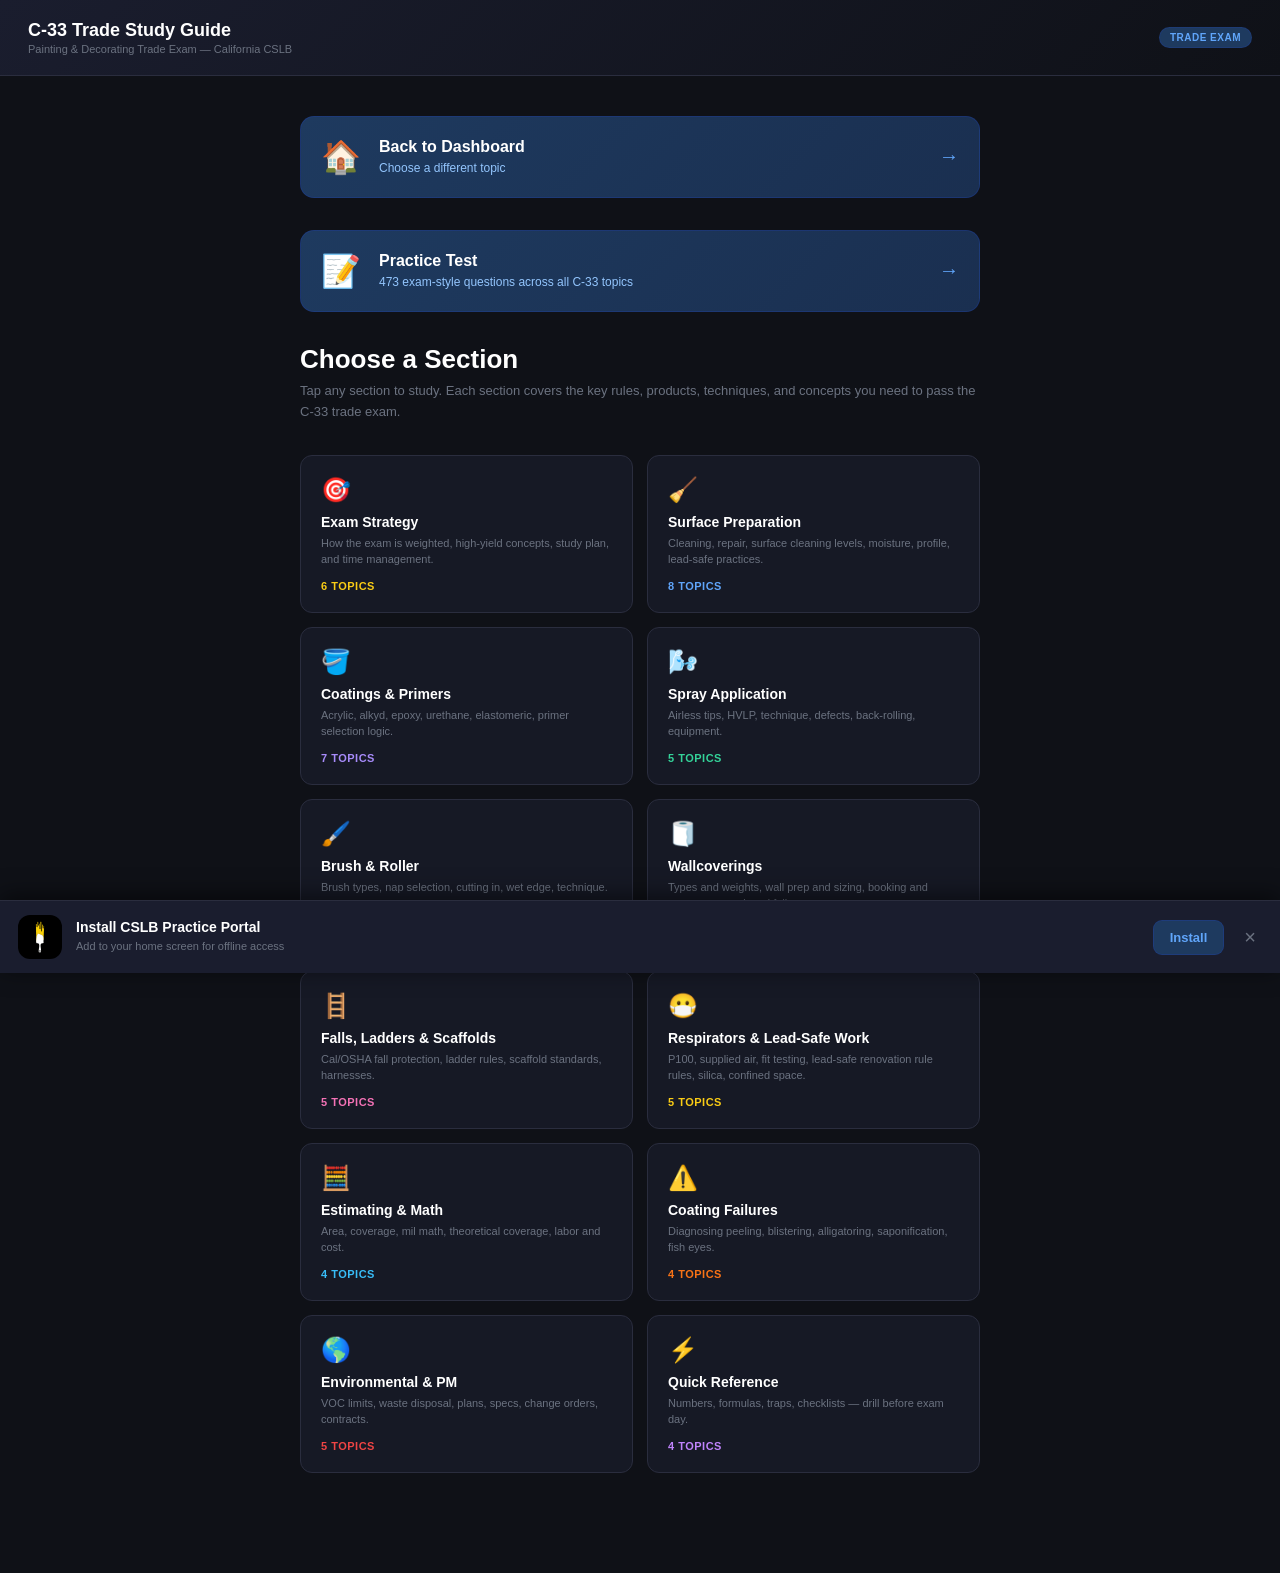
==== commit 3f329722: "Compute question totals at load time instead of hardcoding them The headline count on each test page" ====
--- a/c33-trade-study-guide.html
+++ b/c33-trade-study-guide.html
@@ -158,7 +158,7 @@
     <span class="cross-link-icon">📝</span>
     <div class="cross-link-text">
       <div class="cross-link-title">Practice Test</div>
-      <div class="cross-link-sub">458 exam-style questions across all C-33 topics</div>
+      <div class="cross-link-sub">473 exam-style questions across all C-33 topics</div>
     </div>
     <span class="cross-link-arrow">→</span>
   </a>
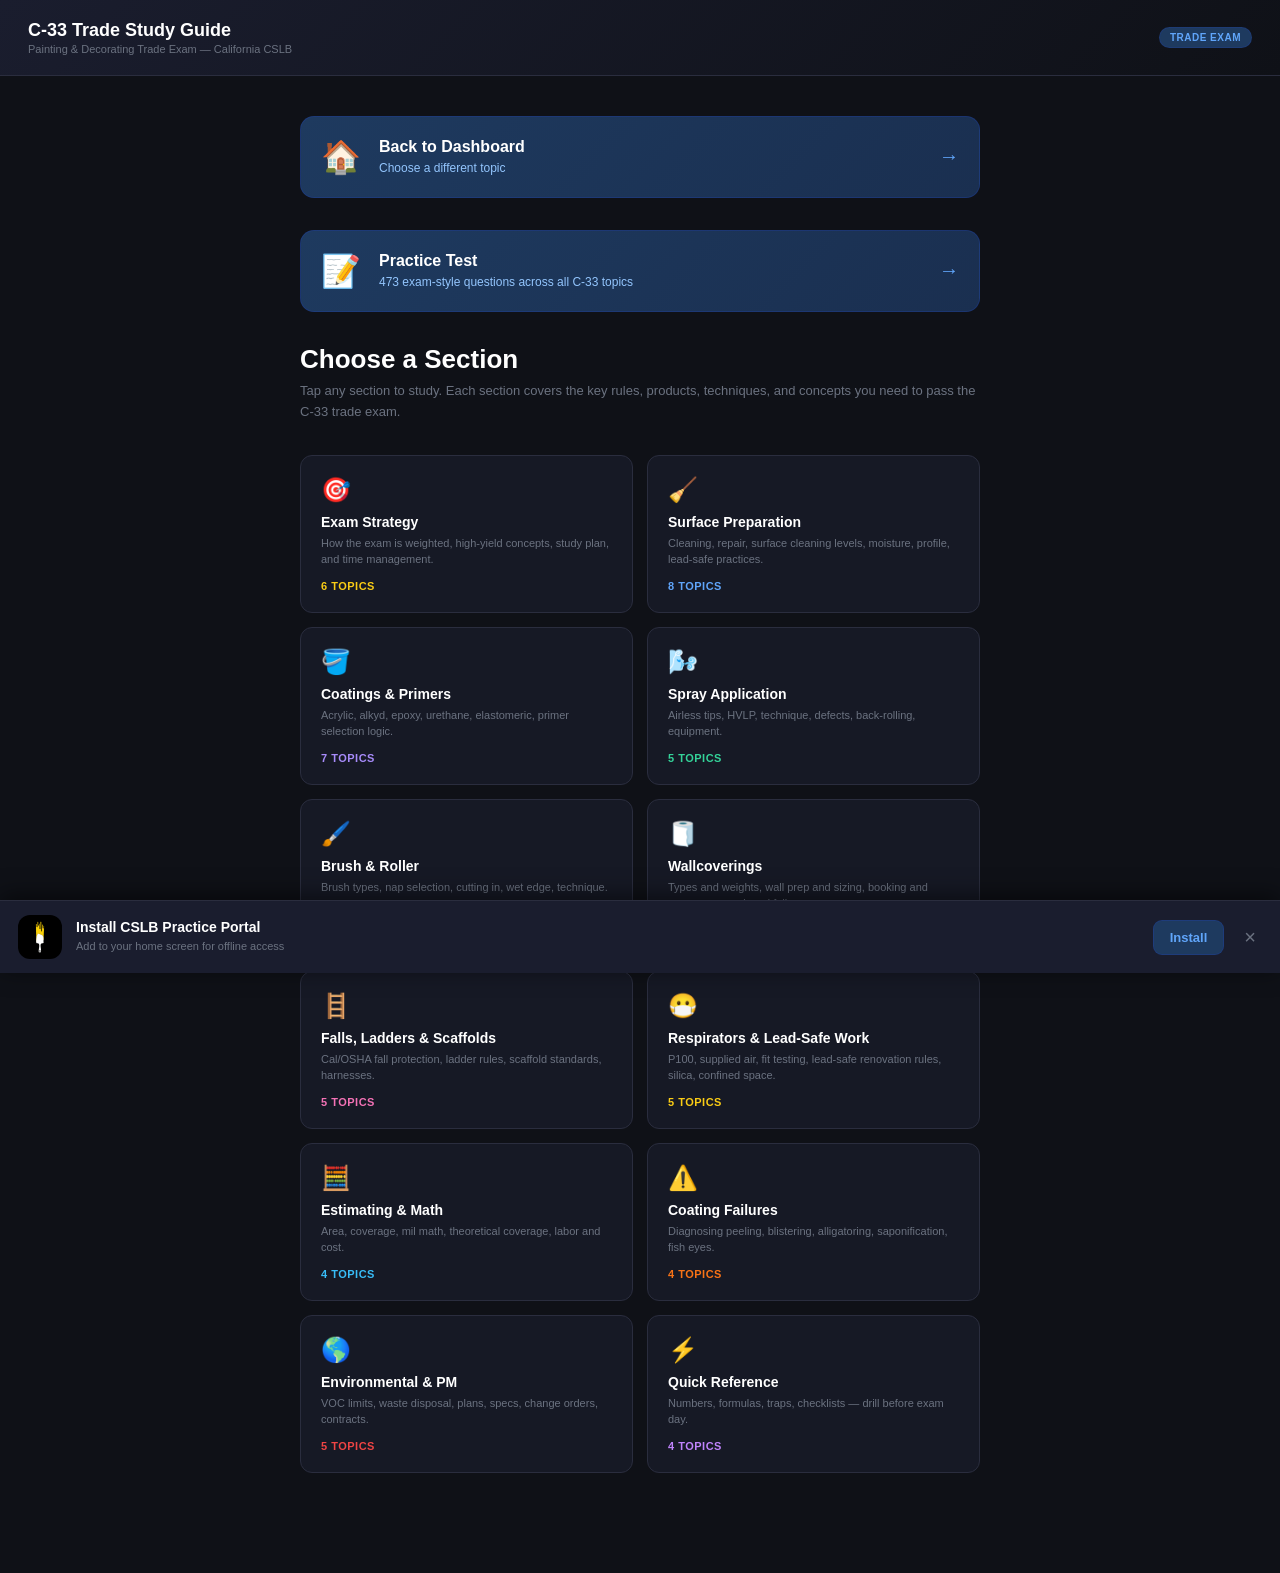
==== commit e5364cfc: "Make every guide topic and test question self-explanatory Audited all 917 units across the four file" ====
--- a/c33-trade-study-guide.html
+++ b/c33-trade-study-guide.html
@@ -218,7 +218,7 @@
     <div class="cat-card" style="--accent:#facc15" onclick="openSection('safety_resp')">
       <span class="cat-icon">😷</span>
       <div class="cat-name">Respirators & Lead-Safe Work</div>
-      <div class="cat-desc">P100, supplied air, fit testing, lead-safe renovation rule rules, silica, confined space.</div>
+      <div class="cat-desc">P100, supplied air, fit testing, lead-safe renovation rules, silica, confined space.</div>
       <div class="cat-count" style="color:#facc15">5 topics</div>
     </div>
 
@@ -467,45 +467,45 @@
 wc_problems: {title: "Wallcovering Problems & Fixes", html: "\n<div class=\"block-p\">Diagnosis follows the same logic as coating failures: the symptom tells you which step went wrong.</div>\n\n<table class=\"block-table\"><thead><tr><th>Problem</th><th>Cause</th><th>Fix</th></tr></thead><tbody>\n<tr><td><strong>Bubbles or blisters</strong></td><td>Trapped air, or a dry spot with no adhesive behind it</td><td>Slit the bubble, inject adhesive, roll it flat. Small bubbles from moisture often disappear as it dries.</td></tr>\n<tr><td><strong>Open or gapping seams</strong></td><td>Insufficient or uneven <strong>booking</strong>, so the material expanded on the wall and shrank back. Also dried-out adhesive or a very dry room.</td><td>Re-paste and roll the edge. Prevention is consistent booking time on every strip.</td></tr>\n<tr><td><strong>Curling edges</strong></td><td>Not enough adhesive carried to the very edge, or a porous unprimed wall drinking it out</td><td>Lift, apply seam adhesive, roll down</td></tr>\n<tr><td><strong>Whole sheets peeling</strong></td><td>Unprimed or glossy wall, or hanging over existing covering</td><td>Remove, prep and prime correctly, rehang</td></tr>\n<tr><td><strong>Visible seams on grasscloth</strong></td><td>Nothing - this is <strong>normal and expected</strong> for natural materials</td><td>Set the customer's expectation before the job starts</td></tr>\n<tr><td><strong>Shading differences between strips</strong></td><td>Bolts from different <strong>run numbers</strong>, or failure to reverse hang</td><td>Check run numbers before cutting; reverse hang solid vinyls and grasscloth</td></tr>\n<tr><td><strong>Stains bleeding through</strong></td><td>Marker, crayon, water stains, or tannin migrating from the substrate</td><td>Remove, seal with a <strong>stain-blocking primer</strong>, then rehang</td></tr>\n<tr><td><strong>Mildew growth</strong></td><td>Moisture behind the covering from a leak, or from a bathroom with no ventilation</td><td>Correct the moisture source first, remove and treat, then use a vinyl rated for wet areas</td></tr>\n<tr><td><strong>Gloss haze on the face</strong></td><td>Adhesive left on the surface and allowed to dry</td><td>Prevention only - wipe each strip clean as you hang it</td></tr>\n<tr><td><strong>Pattern drifting out of level</strong></td><td>Hung to a crooked ceiling or corner instead of a struck plumb line</td><td>Rehang from a true plumb line</td></tr>\n</tbody></table>\n\n<div class=\"callout blue\"><div class=\"callout-title\">Ask the Diagnostic Question</div><div class=\"callout-body\">\n<div class=\"callout-item\">Is the failure at the <strong>seams</strong>? Look at booking, adhesive at the edges, and room humidity.</div>\n<div class=\"callout-item\">Is it across the <strong>whole sheet</strong>? Look at wall prep and priming.</div>\n<div class=\"callout-item\">Is it <strong>coming through</strong> the face? Look at the substrate and whether it was sealed.</div>\n</div></div>\n"},
 
 
-  st_weighting: {title: "Topic Weighting on the Exam", html: "\n<div class=\"block-h2\">The C-33 Trade Exam Format</div>\n<ul class=\"block-ul\">\n<li class=\"block-li\">Approximately <strong>115 questions</strong></li>\n<li class=\"block-li\"><strong>3.5 hours</strong> total time</li>\n<li class=\"block-li\">Typically <strong>~75% to pass</strong></li>\n<li class=\"block-li\">Multiple choice, single best answer</li>\n<li class=\"block-li\">Computer-based at PSI testing centers</li>\n</ul>\n\n<div class=\"block-h2\">Reverse-Engineered Topic Weighting</div>\n<div class=\"block-p\">Based on the published CSLB job analysis pattern for C-33, here is the realistic topic distribution to study against:</div>\n\n<table class=\"block-table\"><thead><tr><th>Category</th><th>Approx. Weight</th></tr></thead><tbody>\n<tr><td><strong>Surface Preparation</strong></td><td>~22-26%</td></tr>\n<tr><td><strong>Application of Coatings</strong></td><td>~18-22%</td></tr>\n<tr><td><strong>Coating & Material Selection</strong></td><td>~12-16%</td></tr>\n<tr><td><strong>Safety (worker, public, lead-safe work, Cal/OSHA)</strong></td><td>~12-15%</td></tr>\n<tr><td><strong>Estimating, Math, Production Rates</strong></td><td>~8-12%</td></tr>\n<tr><td><strong>Tools & Equipment</strong></td><td>~6-10%</td></tr>\n<tr><td><strong>Troubleshooting / Coating Failures</strong></td><td>~6-8%</td></tr>\n<tr><td><strong>Environmental / VOC / Waste</strong></td><td>~3-5%</td></tr>\n<tr><td><strong>Plans, Specs, Project Management</strong></td><td>~2-4%</td></tr>\n</tbody></table>\n\n<div class=\"callout gold\"><div class=\"callout-title\">Memorize the Hierarchy</div><div class=\"callout-body\">\n<div class=\"callout-item\">Surface prep + application + coating selection = over half the exam</div>\n<div class=\"callout-item\">Spend study time proportionally \u2014 don't over-prepare on small topics</div>\n<div class=\"callout-item\">A weak area in safety is more dangerous than a weak area in environmental</div>\n</div></div>\n\n<div class=\"block-h2\">The Tiebreaker Strategy</div>\n<div class=\"callout blue\"><div class=\"callout-title\">When You Don't Know an Answer</div><div class=\"callout-body\">\n<div class=\"callout-item\">Lean toward whatever option emphasizes <strong>surface preparation</strong></div>\n<div class=\"callout-item\">Lean toward <strong>safety-first</strong> approaches</div>\n<div class=\"callout-item\">Lean toward <strong>following manufacturer's instructions</strong></div>\n<div class=\"callout-item\">This pattern alone wins 20-30% of guess situations</div>\n</div></div>\n\n<div class=\"block-h2\">What This Means for Study Time</div>\n<table class=\"block-table\"><thead><tr><th>If You Have...</th><th>Spend Time On</th></tr></thead><tbody>\n<tr><td><strong>30 days</strong></td><td>All categories with proportional emphasis on top 4</td></tr>\n<tr><td><strong>14 days</strong></td><td>Top 4 categories deep, rest skim</td></tr>\n<tr><td><strong>7 days</strong></td><td>Surface prep, application, safety, top 25 concepts</td></tr>\n<tr><td><strong>48 hours</strong></td><td>Top 25 concepts + practice test review only</td></tr>\n</tbody></table>\n\n<div class=\"block-h2\">Combined With Law and Business Exam</div>\n<div class=\"block-p\">Remember the C-33 trade exam is one of two exams required:</div>\n<ul class=\"block-ul\">\n<li class=\"block-li\"><strong>Law and Business</strong> \u2014 separate exam, covered in your other study guide</li>\n<li class=\"block-li\"><strong>C-33 Trade Exam</strong> \u2014 what this guide prepares you for</li>\n<li class=\"block-li\">Both must be passed within 18 months of application approval</li>\n<li class=\"block-li\">Schedule them strategically \u2014 don't overload yourself</li>\n</ul>\n"},
-
-  st_top25: {title: "Top 25 High-Yield Concepts", html: "\n<div class=\"block-h2\">The Cram Sheet</div>\n<div class=\"callout gold\"><div class=\"callout-title\">If You Only Had 48 Hours</div><div class=\"callout-body\">\n<div class=\"callout-item\">Drill these 25 concepts</div>\n<div class=\"callout-item\">Each appears or is referenced repeatedly across exam categories</div>\n<div class=\"callout-item\">Knowing these well = passing-grade foundation</div>\n</div></div>\n\n<div class=\"block-h2\">Universal Principles</div>\n\n<div class=\"block-h3\">1. Manufacturer's Recommendations Override Field Judgment</div>\n<div class=\"block-p\">When in doubt, \"follow manufacturer's instructions\" is almost always correct. The technical data sheet (Technical Data Sheet) is the authoritative source for application details.</div>\n\n<div class=\"block-h3\">2. Surface Prep Is the #1 Cause of Coating Failure</div>\n<div class=\"block-p\">Adhesion problems = prep problems, not paint problems. Most exam scenarios involving \"why did this fail\" trace back to inadequate prep.</div>\n\n<div class=\"block-h3\">3. Lead-Safe Work Practices (lead-safe renovation rule) Apply to Pre-1978 Housing</div>\n<div class=\"block-p\">Renovation that disturbs more than 6 sq ft interior or 20 sq ft exterior triggers lead-safe renovation rule. Window replacement triggers regardless of area.</div>\n\n<div class=\"block-h2\">Substrate Numbers</div>\n\n<div class=\"block-h3\">4. Wood Moisture Content</div>\n<div class=\"block-p\">Generally below ~15% before painting. Higher moisture = adhesion failure within months.</div>\n\n<div class=\"block-h3\">5. Concrete Cure Time</div>\n<div class=\"block-p\">Typically ~28 days minimum. Test below ~4 lbs/1000 sq ft/24 hr (calcium chloride) for many coatings.</div>\n\n<div class=\"block-h3\">6. Mil Thickness Basics</div>\n<div class=\"block-p\">1 mil = 0.001\". Dry film thickness (Dry Film Thickness) is what's specified. Use a wet mil gauge during application. <strong>Wet film thickness \u00d7 % solids = dry film thickness</strong>.</div>\n\n<div class=\"block-h2\">Coverage and Application Math</div>\n\n<div class=\"block-h3\">7. Theoretical Coverage Formula</div>\n<div class=\"callout blue\"><div class=\"callout-title\">Memorize</div><div class=\"callout-body\">\n<div class=\"callout-item nobullet\"><strong>Coverage (sq ft/gal) = 1604 \u00d7 % volume solids \u00f7 dry film thickness in mils</strong></div>\n<div class=\"callout-item nobullet\">1604 comes from 1 gal = 231 cubic inches spread to 1 mil over 1 sq ft</div>\n</div></div>\n\n<div class=\"block-h3\">8. Airless Spray Tip Sizing</div>\n<div class=\"block-p\">First digit \u00d7 2 = fan width in inches at 12\". Last two digits = orifice in thousandths. Example: 515 = 10\" fan, 0.015\" orifice.</div>\n\n<div class=\"block-h3\">9. HVLP Definition</div>\n<div class=\"block-p\">High Volume Low Pressure. Best transfer efficiency (~65%+). Required in many CA districts for compliance and overspray reduction.</div>\n\n<div class=\"block-h2\">Coating Selection</div>\n\n<div class=\"block-h3\">10. Primer Purposes</div>\n<div class=\"block-p\">Adhesion, stain blocking, sealing porosity, corrosion inhibition. <strong>Not just \"first coat.\"</strong> Each primer type has a specific function.</div>\n\n<div class=\"block-h3\">11. Galvanized Metal</div>\n<div class=\"block-p\">Must be cleaned (vinegar wash or commercial etcher) and primed with a galvanized-compatible primer (direct-to-metal acrylic or zinc-rich). <strong>Never use straight oil-based primer on galvanized</strong> \u2014 saponification.</div>\n\n<div class=\"block-h3\">12. Ferrous Metal Prep</div>\n<div class=\"block-p\">Remove rust to the cleaning level the job calls for, from hand tool up through commercial or near-white blast. Prime with rust-inhibitive primer immediately to prevent flash rust.</div>\n\n<div class=\"block-h2\">Coating Failures</div>\n\n<div class=\"block-h3\">13. Efflorescence</div>\n<div class=\"block-p\">Soluble salts migrating to masonry surface. Must be removed (dry brush / mild acid wash) and the moisture source addressed before coating. Painting over it = failure within months.</div>\n\n<div class=\"block-h3\">14. Blistering</div>\n<div class=\"block-p\">Moisture or solvent trapped under film, OR application over hot/contaminated surface. Solvent blisters appear quickly; moisture blisters appear after rain or dew.</div>\n\n<div class=\"block-h3\">15. Alligatoring / Checking</div>\n<div class=\"block-p\">Topcoat applied over an under-cured coating, OR hard topcoat over soft undercoat. Strip and rebuild \u2014 can't repair from above.</div>\n\n<div class=\"block-h3\">16. Peeling on Exterior Wood</div>\n<div class=\"block-p\">Almost always moisture from behind (no vapor barrier, no flashing, plumbing leaks) \u2014 NOT a paint problem. Fix the moisture source.</div>\n\n<div class=\"block-h3\">17. Mildew vs Dirt Test</div>\n<div class=\"block-p\">Dab with bleach solution. Mildew lightens; dirt doesn't. Must be killed and removed before recoating.</div>\n\n<div class=\"block-h2\">Regulations</div>\n\n<div class=\"block-h3\">18. VOC Limits (CA regional air quality district Rule 1113)</div>\n<div class=\"block-p\">Flat \u226450 g/L, non-flat \u2264100 g/L (current levels). Specialty coatings have separate limits. Verify current rules before exam day.</div>\n\n<div class=\"block-h3\">19. Cal/OSHA Fall Protection</div>\n<div class=\"block-p\">Required at <strong>6 ft in construction</strong> (general industry is 4 ft). Painters work construction. Guardrails 42\" \u00b13\", with midrail and toeboard.</div>\n\n<div class=\"block-h3\">20. Ladder Safety</div>\n<div class=\"block-p\"><strong>4:1 rule</strong> for extension ladders (1 ft out for every 4 ft up). Extend 3 ft above landing. Never stand on top two rungs of step ladder.</div>\n\n<div class=\"block-h3\">21. Scaffold Platforms</div>\n<div class=\"block-p\">Fully planked. Guardrails on open sides above 10 ft. Inspected by competent person each shift.</div>\n\n<div class=\"block-h3\">22. Respirator Selection</div>\n<div class=\"block-p\">Half-mask P100 for lead dust and most paints. Supplied air for confined space, isocyanates (auto/industrial), or oxygen below 19.5%. Fit testing required annually.</div>\n\n<div class=\"block-h2\">Application Best Practices</div>\n\n<div class=\"block-h3\">23. Stir, Don't Shake</div>\n<div class=\"block-p\">Most paints. Boxing = combining multiple cans of same color to ensure consistent shade across a job.</div>\n\n<div class=\"block-h3\">24. Recoat Windows</div>\n<div class=\"block-p\">Read the technical data sheet. Too soon = solvent entrapment / lifting. Too late = adhesion problems, may need to scuff sand.</div>\n\n<div class=\"block-h3\">25. Temperature Limits</div>\n<div class=\"block-p\">Most latex 50\u00b0F surface min. Most alkyd 45\u00b0F. Low-temp latex down to 35\u00b0F. <strong>Surface temp must be 5\u00b0F above dew point during application AND through cure.</strong></div>\n\n<div class=\"callout green\"><div class=\"callout-title\">Bonus: Sheen Progression</div><div class=\"callout-body\">\n<div class=\"callout-item nobullet\">Least to most shiny: <strong>flat \u2192 matte \u2192 eggshell \u2192 satin \u2192 semi-gloss \u2192 gloss</strong></div>\n<div class=\"callout-item nobullet\">Higher sheen = more durable, more washable</div>\n<div class=\"callout-item nobullet\">Higher sheen = shows more substrate imperfections</div>\n</div></div>\n"},
-
-  st_distractors: {title: "How CSLB Tries to Trick You", html: "\n<div class=\"block-h2\">Distractor Pattern Recognition</div>\n<div class=\"block-p\">Trade exams use predictable distractor patterns. Once you see them, you can't unsee them. These are the 10 most common.</div>\n\n<div class=\"block-h2\">Trap #1: The \"Sounds Right But Skips Prep\" Answer</div>\n<div class=\"callout red\"><div class=\"callout-title\">The Setup</div><div class=\"callout-body\">\n<div class=\"callout-item\">Question describes a problem (peeling, blistering, poor adhesion)</div>\n<div class=\"callout-item\">One answer says \"apply a higher-quality paint\" or \"add a second coat\"</div>\n<div class=\"callout-item\">The correct answer almost always involves identifying or fixing the underlying substrate / prep / moisture issue first</div>\n</div></div>\n\n<div class=\"block-h2\">Trap #2: The Absolute Word</div>\n<div class=\"block-p\">Answers containing <strong>\"always,\" \"never,\" \"all,\" \"every,\" \"only\"</strong> are usually wrong. Trade work is conditional.</div>\n<ul class=\"block-ul\">\n<li class=\"block-li\">\"Generally,\" \"typically,\" \"usually,\" \"in most cases\" \u2192 more often correct</li>\n<li class=\"block-li\"><strong>Exception:</strong> Code/safety minimums ARE absolute (e.g., \"fall protection is required at 6 ft\" \u2014 that IS absolute)</li>\n</ul>\n\n<div class=\"block-h2\">Trap #3: The Plausible Wrong Tool</div>\n<div class=\"block-p\">A spray question lists 4 tip sizes. Three are plausible; one is obviously wrong. CSLB pulls you toward the middle plausible answer. <strong>Solve it with the math</strong> (fan width and orifice) \u2014 don't pattern-match.</div>\n\n<div class=\"block-h2\">Trap #4: The \"Almost Right\" Sequence</div>\n<div class=\"callout blue\"><div class=\"callout-title\">Memorize the Canonical Sequence</div><div class=\"callout-body\">\n<div class=\"callout-item nobullet\"><strong>Clean \u2192 Repair \u2192 Sand/Profile \u2192 Spot Prime \u2192 Full Prime \u2192 Topcoat</strong></div>\n<div class=\"callout-item nobullet\">For exterior wood: pressure wash \u2192 scrape \u2192 sand \u2192 spot prime bare wood \u2192 caulk \u2192 full prime if needed \u2192 topcoat</div>\n</div></div>\n<div class=\"block-p\">Wrong answers swap two adjacent steps. If you've memorized the canonical sequence, you can spot the swap instantly.</div>\n\n<div class=\"block-h2\">Trap #5: The Generous Coverage Claim</div>\n<ul class=\"block-ul\">\n<li class=\"block-li\">Estimating questions sometimes inflate coverage to make the math come out clean</li>\n<li class=\"block-li\">Real-world rough stucco: 100-150 sq ft/gal</li>\n<li class=\"block-li\">Real-world smooth drywall: 350-400 sq ft/gal</li>\n<li class=\"block-li\">If a question gives \"400 sq ft per gallon on rough stucco\" \u2014 they may be testing whether you'll question unrealistic numbers, OR providing theoretical not practical</li>\n</ul>\n\n<div class=\"block-h2\">Trap #6: The Mixed Code Reference</div>\n<div class=\"callout red\"><div class=\"callout-title\">Construction vs General Industry</div><div class=\"callout-body\">\n<div class=\"callout-item\">Cal/OSHA general industry vs construction standards differ</div>\n<div class=\"callout-item\">Painting jobsites are usually <strong>construction</strong> = 6 ft fall protection trigger</div>\n<div class=\"callout-item\">Don't pick the 4 ft answer unless the scenario specifies general industry</div>\n</div></div>\n\n<div class=\"block-h2\">Trap #7: The \"All of the Above\" Lure</div>\n<div class=\"block-p\">On safety questions, \"all of the above\" is correct surprisingly often when each individual answer is true. But on technical questions, watch for one item that's subtly wrong \u2014 it disqualifies the all-of-above choice.</div>\n\n<div class=\"block-h2\">Trap #8: Manufacturer vs Code vs Best Practice</div>\n<div class=\"block-p\">When choices conflict between three sources:</div>\n<table class=\"block-table\"><thead><tr><th>Question Type</th><th>Usually Pick</th></tr></thead><tbody>\n<tr><td>Product / coating questions</td><td>Manufacturer's instructions</td></tr>\n<tr><td>Safety questions</td><td>Code / Cal-OSHA</td></tr>\n<tr><td>Generic best-practice questions</td><td>Industry standard practice</td></tr>\n</tbody></table>\n\n<div class=\"block-h2\">Trap #9: The Estimating Decimal Trick</div>\n<div class=\"callout gold\"><div class=\"callout-title\">Math Right, Units Wrong</div><div class=\"callout-body\">\n<div class=\"callout-item\">Gallons calculated when they asked for quarts</div>\n<div class=\"callout-item\">Hours when they asked for days</div>\n<div class=\"callout-item\">Linear feet vs square feet</div>\n<div class=\"callout-item\"><strong>Always re-read what unit is being requested before circling</strong></div>\n</div></div>\n\n<div class=\"block-h2\">Trap #10: The Old Standard</div>\n<div class=\"block-p\">Older study materials reference outdated VOC limits, lead disclosure rules, or OSHA thresholds. <strong>Trust the most current and most stringent California-specific rule when in doubt</strong> (regional air quality district limits are typically the strictest).</div>\n\n<div class=\"block-h2\">Process for Hard Questions</div>\n<ol class=\"block-ul\">\n<li class=\"block-li\"><strong>Read carefully</strong> \u2014 watch for NOT, EXCEPT, ALL, ONLY</li>\n<li class=\"block-li\"><strong>Eliminate first</strong> \u2014 cross out obvious wrong answers</li>\n<li class=\"block-li\"><strong>Check for traps</strong> \u2014 is the \"easy\" answer skipping prep? An absolute word? A unit mismatch?</li>\n<li class=\"block-li\"><strong>Apply tiebreaker bias</strong> \u2014 surface prep, safety, manufacturer's instructions</li>\n<li class=\"block-li\"><strong>Trust the math</strong> \u2014 calculate, don't pattern-match</li>\n<li class=\"block-li\"><strong>Flag and return</strong> \u2014 don't get stuck; come back to hard ones</li>\n</ol>\n\n<div class=\"callout green\"><div class=\"callout-title\">Reading Comprehension Matters</div><div class=\"callout-body\">\n<div class=\"callout-item\">Many wrong answers come from misreading the question \u2014 not from not knowing</div>\n<div class=\"callout-item\">Read the question stem twice before looking at answers</div>\n<div class=\"callout-item\">Underline key terms mentally: NOT, EXCEPT, MOST, LEAST, FIRST</div>\n</div></div>\n"},
-
-  st_30day: {title: "30-Day Accelerated Study Plan", html: "\n<div class=\"block-h2\">Plan Overview</div>\n<div class=\"callout blue\"><div class=\"callout-title\">Designed For</div><div class=\"callout-body\">\n<div class=\"callout-item\">Working contractor preparing while running a business</div>\n<div class=\"callout-item\">~1 hour per weekday + 2 hours per weekend day</div>\n<div class=\"callout-item\">Total ~50 hours over 30 days</div>\n<div class=\"callout-item\">Pace can be compressed to 14 days at ~3.5 hrs/day if needed</div>\n</div></div>\n\n<div class=\"block-h2\">Week 1: Foundation (Days 1-7)</div>\n<div class=\"block-p\"><strong>Goal:</strong> Build the substrate and coating selection foundation. This is over half of exam content.</div>\n\n<div class=\"block-h3\">Daily Plan</div>\n<table class=\"block-table\"><thead><tr><th>Day</th><th>Focus</th></tr></thead><tbody>\n<tr><td>Day 1</td><td>Surface Preparation \u2014 Why Prep Is Everything; Universal Sequence</td></tr>\n<tr><td>Day 2</td><td>Surface Preparation \u2014 Cleaning by Substrate; Surface Cleaning Levels</td></tr>\n<tr><td>Day 3</td><td>Surface Preparation \u2014 Moisture; lead-safe renovation rule rules; Common Mistakes</td></tr>\n<tr><td>Day 4</td><td>Coatings \u2014 Anatomy of Paint; Binder Types</td></tr>\n<tr><td>Day 5</td><td>Coatings \u2014 Primers; Specialty Coatings</td></tr>\n<tr><td>Day 6</td><td>Coatings \u2014 Sheens & PVC; Recoat Windows</td></tr>\n<tr><td>Day 7</td><td>Review week 1; take 50 questions from Practice Test (sections 1-3)</td></tr>\n</tbody></table>\n\n<div class=\"block-h2\">Week 2: Application & Tools (Days 8-14)</div>\n<div class=\"block-p\"><strong>Goal:</strong> Master spray, brush/roller, and tool fundamentals.</div>\n\n<table class=\"block-table\"><thead><tr><th>Day</th><th>Focus</th></tr></thead><tbody>\n<tr><td>Day 8</td><td>Spray \u2014 Three Systems Compared; Tip Numbering</td></tr>\n<tr><td>Day 9</td><td>Spray \u2014 Technique; Defects diagnosis</td></tr>\n<tr><td>Day 10</td><td>Spray \u2014 Safety & Equipment Care</td></tr>\n<tr><td>Day 11</td><td>Brush & Roller \u2014 Brush Selection; Roller Naps</td></tr>\n<tr><td>Day 12</td><td>Brush & Roller \u2014 Cutting In; Tool Care</td></tr>\n<tr><td>Day 13</td><td>Practice 75 questions (sections 4-6)</td></tr>\n<tr><td>Day 14</td><td>Review weak areas from week 2 practice; re-read missed-topic study guides</td></tr>\n</tbody></table>\n\n<div class=\"block-h2\">Week 3: Safety, Failures, Math (Days 15-21)</div>\n<div class=\"block-p\"><strong>Goal:</strong> Cover safety regulations, failure diagnostics, and estimating math.</div>\n\n<table class=\"block-table\"><thead><tr><th>Day</th><th>Focus</th></tr></thead><tbody>\n<tr><td>Day 15</td><td>Safety/Falls \u2014 Fall Protection Triggers; Ladder Safety</td></tr>\n<tr><td>Day 16</td><td>Safety/Falls \u2014 Scaffolds; PFAS; Aerial Lifts</td></tr>\n<tr><td>Day 17</td><td>Safety/Resp \u2014 Respirators; Lead-Safe Work; Silica</td></tr>\n<tr><td>Day 18</td><td>Safety/Resp \u2014 SDS; Confined Space</td></tr>\n<tr><td>Day 19</td><td>Coating Failures \u2014 Diagnostic Mindset; All four failure topics</td></tr>\n<tr><td>Day 20</td><td>Estimating \u2014 Area; Coverage; Mils; Labor (work all examples)</td></tr>\n<tr><td>Day 21</td><td>Practice 75 questions (sections 7-9); review</td></tr>\n</tbody></table>\n\n<div class=\"block-h2\">Week 4: Environmental, Review, Drill (Days 22-30)</div>\n<div class=\"block-p\"><strong>Goal:</strong> Complete remaining topics, drill weak areas, take full practice exams.</div>\n\n<table class=\"block-table\"><thead><tr><th>Day</th><th>Focus</th></tr></thead><tbody>\n<tr><td>Day 22</td><td>Environmental \u2014 VOC; Hazardous Waste; Plans/Specs; Contracts</td></tr>\n<tr><td>Day 23</td><td>Quick Reference \u2014 Numbers; Formulas; Exam Traps</td></tr>\n<tr><td>Day 24</td><td>Take full Practice Test (any 115 questions in 3.5 hrs simulated conditions)</td></tr>\n<tr><td>Day 25</td><td>Review every missed question; re-read those sections</td></tr>\n<tr><td>Day 26</td><td>Re-read Top 25 Concepts; Distractor Patterns</td></tr>\n<tr><td>Day 27</td><td>Take second full Practice Test (different 115 questions)</td></tr>\n<tr><td>Day 28</td><td>Review missed questions; final weak area review</td></tr>\n<tr><td>Day 29</td><td>Light review only \u2014 Quick Reference numbers and formulas</td></tr>\n<tr><td>Day 30</td><td>Rest day. Do NOT cram. Light review of cheat sheets only.</td></tr>\n</tbody></table>\n\n<div class=\"block-h2\">Compressed 14-Day Plan</div>\n<div class=\"callout gold\"><div class=\"callout-title\">If You Have Less Time</div><div class=\"callout-body\">\n<div class=\"callout-item\">Days 1-3: Surface prep + coatings (the largest categories)</div>\n<div class=\"callout-item\">Days 4-6: Spray + brush/roller + tools</div>\n<div class=\"callout-item\">Days 7-8: All safety topics</div>\n<div class=\"callout-item\">Days 9-10: Failures + estimating</div>\n<div class=\"callout-item\">Days 11-12: Environmental + Quick Reference + Top 25</div>\n<div class=\"callout-item\">Days 13-14: Practice tests, review missed questions, light review only</div>\n</div></div>\n\n<div class=\"block-h2\">Daily Study Routine</div>\n<ol class=\"block-ul\">\n<li class=\"block-li\"><strong>Read the topic</strong> in the study guide (15 min)</li>\n<li class=\"block-li\"><strong>Identify weak spots</strong> \u2014 what was new, what was confusing</li>\n<li class=\"block-li\"><strong>Drill questions</strong> from the practice test on that topic (20-30 min)</li>\n<li class=\"block-li\"><strong>Review wrong answers</strong> \u2014 go back to the study guide for those areas (15 min)</li>\n<li class=\"block-li\"><strong>Note recurring weaknesses</strong> for follow-up review</li>\n</ol>\n\n<div class=\"block-h2\">Spaced Repetition</div>\n<div class=\"block-p\">Don't just study once. Revisit material on a schedule:</div>\n<ul class=\"block-ul\">\n<li class=\"block-li\">Review same day after first learning</li>\n<li class=\"block-li\">Review next day briefly</li>\n<li class=\"block-li\">Review one week later</li>\n<li class=\"block-li\">Final review night before exam (just cheat sheets)</li>\n</ul>\n\n<div class=\"block-h2\">Track Your Progress</div>\n<div class=\"callout green\"><div class=\"callout-title\">Practice Test Scoring Goals</div><div class=\"callout-body\">\n<div class=\"callout-item\">First full practice test: aim for 70%+</div>\n<div class=\"callout-item\">Second full practice test: aim for 80%+</div>\n<div class=\"callout-item\">If consistently below 75% near exam day, postpone</div>\n<div class=\"callout-item\">If consistently above 85%, you're ready</div>\n</div></div>\n\n<div class=\"block-h2\">Common Pitfalls to Avoid</div>\n<div class=\"callout red\"><div class=\"callout-title\">Don't Do This</div><div class=\"callout-body\">\n<div class=\"callout-item\">Cramming the night before \u2014 sleep is more valuable</div>\n<div class=\"callout-item\">Memorizing answers instead of understanding concepts (questions vary)</div>\n<div class=\"callout-item\">Skipping topics you find boring (they may be exam favorites)</div>\n<div class=\"callout-item\">Studying only one source \u2014 use this guide PLUS the practice test</div>\n<div class=\"callout-item\">Ignoring the math \u2014 it's calculator-friendly but you need to set up correctly</div>\n</div></div>\n"},
+  st_weighting: {title: "Topic Weighting on the Exam", html: "\n<div class=\"block-h2\">The C-33 (painting and decorating) Trade Exam Format</div>\n<ul class=\"block-ul\">\n<li class=\"block-li\">Approximately <strong>115 questions</strong></li>\n<li class=\"block-li\"><strong>3.5 hours</strong> total time</li>\n<li class=\"block-li\">Typically <strong>~75% to pass</strong></li>\n<li class=\"block-li\">Multiple choice, single best answer</li>\n<li class=\"block-li\">Computer-based at PSI testing centers</li>\n</ul>\n\n<div class=\"block-h2\">Reverse-Engineered Topic Weighting</div>\n<div class=\"block-p\">Based on the published Contractors State License Board (CSLB) job analysis pattern for C-33, here is the realistic topic distribution to study against:</div>\n\n<table class=\"block-table\"><thead><tr><th>Category</th><th>Approx. Weight</th></tr></thead><tbody>\n<tr><td><strong>Surface Preparation</strong></td><td>~22-26%</td></tr>\n<tr><td><strong>Application of Coatings</strong></td><td>~18-22%</td></tr>\n<tr><td><strong>Coating & Material Selection</strong></td><td>~12-16%</td></tr>\n<tr><td><strong>Safety (worker, public, lead-safe work, California's workplace safety agency (Cal/OSHA))</strong></td><td>~12-15%</td></tr>\n<tr><td><strong>Estimating, Math, Production Rates</strong></td><td>~8-12%</td></tr>\n<tr><td><strong>Tools & Equipment</strong></td><td>~6-10%</td></tr>\n<tr><td><strong>Troubleshooting / Coating Failures</strong></td><td>~6-8%</td></tr>\n<tr><td><strong>Environmental / volatile organic compound (VOC) / Waste</strong></td><td>~3-5%</td></tr>\n<tr><td><strong>Plans, Specs, Project Management</strong></td><td>~2-4%</td></tr>\n</tbody></table>\n\n<div class=\"callout gold\"><div class=\"callout-title\">Memorize the Hierarchy</div><div class=\"callout-body\">\n<div class=\"callout-item\">Surface prep + application + coating selection = over half the exam</div>\n<div class=\"callout-item\">Spend study time proportionally \u2014 don't over-prepare on small topics</div>\n<div class=\"callout-item\">A weak area in safety is more dangerous than a weak area in environmental</div>\n</div></div>\n\n<div class=\"block-h2\">The Tiebreaker Strategy</div>\n<div class=\"callout blue\"><div class=\"callout-title\">When You Don't Know an Answer</div><div class=\"callout-body\">\n<div class=\"callout-item\">Lean toward whatever option emphasizes <strong>surface preparation</strong></div>\n<div class=\"callout-item\">Lean toward <strong>safety-first</strong> approaches</div>\n<div class=\"callout-item\">Lean toward <strong>following manufacturer's instructions</strong></div>\n<div class=\"callout-item\">This pattern alone wins 20-30% of guess situations</div>\n</div></div>\n\n<div class=\"block-h2\">What This Means for Study Time</div>\n<table class=\"block-table\"><thead><tr><th>If You Have...</th><th>Spend Time On</th></tr></thead><tbody>\n<tr><td><strong>30 days</strong></td><td>All categories with proportional emphasis on top 4</td></tr>\n<tr><td><strong>14 days</strong></td><td>Top 4 categories deep, rest skim</td></tr>\n<tr><td><strong>7 days</strong></td><td>Surface prep, application, safety, top 25 concepts</td></tr>\n<tr><td><strong>48 hours</strong></td><td>Top 25 concepts + practice test review only</td></tr>\n</tbody></table>\n\n<div class=\"block-h2\">Combined With Law and Business Exam</div>\n<div class=\"block-p\">Remember the C-33 trade exam is one of two exams required:</div>\n<ul class=\"block-ul\">\n<li class=\"block-li\"><strong>Law and Business</strong> \u2014 separate exam, covered in your other study guide</li>\n<li class=\"block-li\"><strong>C-33 Trade Exam</strong> \u2014 what this guide prepares you for</li>\n<li class=\"block-li\">Both must be passed within 18 months of application approval</li>\n<li class=\"block-li\">Schedule them strategically \u2014 don't overload yourself</li>\n</ul>\n"},
+
+  st_top25: {title: "Top 25 High-Yield Concepts", html: "\n<div class=\"block-h2\">The Cram Sheet</div>\n<div class=\"callout gold\"><div class=\"callout-title\">If You Only Had 48 Hours</div><div class=\"callout-body\">\n<div class=\"callout-item\">Drill these 25 concepts</div>\n<div class=\"callout-item\">Each appears or is referenced repeatedly across exam categories</div>\n<div class=\"callout-item\">Knowing these well = passing-grade foundation</div>\n</div></div>\n\n<div class=\"block-h2\">Universal Principles</div>\n\n<div class=\"block-h3\">1. Manufacturer's Recommendations Override Field Judgment</div>\n<div class=\"block-p\">When in doubt, \"follow manufacturer's instructions\" is almost always correct. The technical data sheet (Technical Data Sheet) is the authoritative source for application details.</div>\n\n<div class=\"block-h3\">2. Surface Prep Is the #1 Cause of Coating Failure</div>\n<div class=\"block-p\">Adhesion problems = prep problems, not paint problems. Most exam scenarios involving \"why did this fail\" trace back to inadequate prep.</div>\n\n<div class=\"block-h3\">3. Lead-Safe Work Practices (lead-safe renovation rule) Apply to Pre-1978 Housing</div>\n<div class=\"block-p\">Renovation that disturbs more than 6 sq ft interior or 20 sq ft exterior triggers lead-safe renovation rule. Window replacement triggers regardless of area.</div>\n\n<div class=\"block-h2\">Substrate Numbers</div>\n\n<div class=\"block-h3\">4. Wood Moisture Content</div>\n<div class=\"block-p\">Generally below ~15% before painting. Higher moisture = adhesion failure within months.</div>\n\n<div class=\"block-h3\">5. Concrete Cure Time</div>\n<div class=\"block-p\">Typically ~28 days minimum. Test below ~4 lbs/1000 sq ft/24 hr (calcium chloride) for many coatings.</div>\n\n<div class=\"block-h3\">6. Mil Thickness Basics</div>\n<div class=\"block-p\">1 mil = 0.001\". Dry film thickness (Dry Film Thickness) is what's specified. Use a wet mil gauge during application. <strong>Wet film thickness \u00d7 % solids = dry film thickness</strong>.</div>\n\n<div class=\"block-h2\">Coverage and Application Math</div>\n\n<div class=\"block-h3\">7. Theoretical Coverage Formula</div>\n<div class=\"callout blue\"><div class=\"callout-title\">Memorize</div><div class=\"callout-body\">\n<div class=\"callout-item nobullet\"><strong>Coverage (sq ft/gal) = 1604 \u00d7 % volume solids \u00f7 dry film thickness in mils</strong></div>\n<div class=\"callout-item nobullet\">1604 comes from 1 gal = 231 cubic inches spread to 1 mil over 1 sq ft</div>\n</div></div>\n\n<div class=\"block-h3\">8. Airless Spray Tip Sizing</div>\n<div class=\"block-p\">First digit \u00d7 2 = fan width in inches at 12\". Last two digits = orifice in thousandths. Example: 515 = 10\" fan, 0.015\" orifice.</div>\n\n<div class=\"block-h3\">9. HVLP Definition</div>\n<div class=\"block-p\">High Volume Low Pressure. Best transfer efficiency (~65%+). Required in many CA districts for compliance and overspray reduction.</div>\n\n<div class=\"block-h2\">Coating Selection</div>\n\n<div class=\"block-h3\">10. Primer Purposes</div>\n<div class=\"block-p\">Adhesion, stain blocking, sealing porosity, corrosion inhibition. <strong>Not just \"first coat.\"</strong> Each primer type has a specific function.</div>\n\n<div class=\"block-h3\">11. Galvanized Metal</div>\n<div class=\"block-p\">Must be cleaned (vinegar wash or commercial etcher) and primed with a galvanized-compatible primer (direct-to-metal acrylic or zinc-rich). <strong>Never use straight oil-based primer on galvanized</strong> \u2014 saponification.</div>\n\n<div class=\"block-h3\">12. Ferrous Metal Prep</div>\n<div class=\"block-p\">Remove rust to the cleaning level the job calls for, from hand tool up through commercial or near-white blast. Prime with rust-inhibitive primer immediately to prevent flash rust.</div>\n\n<div class=\"block-h2\">Coating Failures</div>\n\n<div class=\"block-h3\">13. Efflorescence</div>\n<div class=\"block-p\">Soluble salts migrating to masonry surface. Must be removed (dry brush / mild acid wash) and the moisture source addressed before coating. Painting over it = failure within months.</div>\n\n<div class=\"block-h3\">14. Blistering</div>\n<div class=\"block-p\">Moisture or solvent trapped under film, OR application over hot/contaminated surface. Solvent blisters appear quickly; moisture blisters appear after rain or dew.</div>\n\n<div class=\"block-h3\">15. Alligatoring / Checking</div>\n<div class=\"block-p\">Topcoat applied over an under-cured coating, OR hard topcoat over soft undercoat. Strip and rebuild \u2014 can't repair from above.</div>\n\n<div class=\"block-h3\">16. Peeling on Exterior Wood</div>\n<div class=\"block-p\">Almost always moisture from behind (no vapor barrier, no flashing, plumbing leaks) \u2014 NOT a paint problem. Fix the moisture source.</div>\n\n<div class=\"block-h3\">17. Mildew vs Dirt Test</div>\n<div class=\"block-p\">Dab with bleach solution. Mildew lightens; dirt doesn't. Must be killed and removed before recoating.</div>\n\n<div class=\"block-h2\">Regulations</div>\n\n<div class=\"block-h3\">18. volatile organic compound (VOC) Limits (CA regional air quality district Rule 1113 (the air district&rsquo;s architectural coatings rule))</div>\n<div class=\"block-p\">Flat \u226450 g/L, non-flat \u2264100 g/L (current levels). Specialty coatings have separate limits. Verify current rules before exam day.</div>\n\n<div class=\"block-h3\">19. California's workplace safety agency (Cal/OSHA) Fall Protection</div>\n<div class=\"block-p\">Required at <strong>6 ft in construction</strong> (general industry is 4 ft). Painters work construction. Guardrails 42\" \u00b13\", with midrail and toeboard.</div>\n\n<div class=\"block-h3\">20. Ladder Safety</div>\n<div class=\"block-p\"><strong>4:1 rule</strong> for extension ladders (1 ft out for every 4 ft up). Extend 3 ft above landing. Never stand on top two rungs of step ladder.</div>\n\n<div class=\"block-h3\">21. Scaffold Platforms</div>\n<div class=\"block-p\">Fully planked. Guardrails on open sides above 10 ft. Inspected by competent person each shift.</div>\n\n<div class=\"block-h3\">22. Respirator Selection</div>\n<div class=\"block-p\">Half-mask P100 (a filter removing 99.97 percent of particles, oil resistant) for lead dust and most paints. Supplied air for confined space, isocyanates (auto/industrial), or oxygen below 19.5%. Fit testing required annually.</div>\n\n<div class=\"block-h2\">Application Best Practices</div>\n\n<div class=\"block-h3\">23. Stir, Don't Shake</div>\n<div class=\"block-p\">Most paints. Boxing = combining multiple cans of same color to ensure consistent shade across a job.</div>\n\n<div class=\"block-h3\">24. Recoat Windows</div>\n<div class=\"block-p\">Read the technical data sheet. Too soon = solvent entrapment / lifting. Too late = adhesion problems, may need to scuff sand.</div>\n\n<div class=\"block-h3\">25. Temperature Limits</div>\n<div class=\"block-p\">Most latex 50\u00b0F surface min. Most alkyd 45\u00b0F. Low-temp latex down to 35\u00b0F. <strong>Surface temp must be 5\u00b0F above dew point during application AND through cure.</strong></div>\n\n<div class=\"callout green\"><div class=\"callout-title\">Bonus: Sheen Progression</div><div class=\"callout-body\">\n<div class=\"callout-item nobullet\">Least to most shiny: <strong>flat \u2192 matte \u2192 eggshell \u2192 satin \u2192 semi-gloss \u2192 gloss</strong></div>\n<div class=\"callout-item nobullet\">Higher sheen = more durable, more washable</div>\n<div class=\"callout-item nobullet\">Higher sheen = shows more substrate imperfections</div>\n</div></div>\n"},
+
+  st_distractors: {title: "How CSLB Tries to Trick You", html: "\n<div class=\"block-h2\">Distractor Pattern Recognition</div>\n<div class=\"block-p\">Trade exams use predictable distractor patterns. Once you see them, you can't unsee them. These are the 10 most common.</div>\n\n<div class=\"block-h2\">Trap #1: The \"Sounds Right But Skips Prep\" Answer</div>\n<div class=\"callout red\"><div class=\"callout-title\">The Setup</div><div class=\"callout-body\">\n<div class=\"callout-item\">Question describes a problem (peeling, blistering, poor adhesion)</div>\n<div class=\"callout-item\">One answer says \"apply a higher-quality paint\" or \"add a second coat\"</div>\n<div class=\"callout-item\">The correct answer almost always involves identifying or fixing the underlying substrate / prep / moisture issue first</div>\n</div></div>\n\n<div class=\"block-h2\">Trap #2: The Absolute Word</div>\n<div class=\"block-p\">Answers containing <strong>\"always,\" \"never,\" \"all,\" \"every,\" \"only\"</strong> are usually wrong. Trade work is conditional.</div>\n<ul class=\"block-ul\">\n<li class=\"block-li\">\"Generally,\" \"typically,\" \"usually,\" \"in most cases\" \u2192 more often correct</li>\n<li class=\"block-li\"><strong>Exception:</strong> Code/safety minimums ARE absolute (e.g., \"fall protection is required at 6 ft\" \u2014 that IS absolute)</li>\n</ul>\n\n<div class=\"block-h2\">Trap #3: The Plausible Wrong Tool</div>\n<div class=\"block-p\">A spray question lists 4 tip sizes. Three are plausible; one is obviously wrong. Contractors State License Board (CSLB) pulls you toward the middle plausible answer. <strong>Solve it with the math</strong> (fan width and orifice) \u2014 don't pattern-match.</div>\n\n<div class=\"block-h2\">Trap #4: The \"Almost Right\" Sequence</div>\n<div class=\"callout blue\"><div class=\"callout-title\">Memorize the Canonical Sequence</div><div class=\"callout-body\">\n<div class=\"callout-item nobullet\"><strong>Clean \u2192 Repair \u2192 Sand/Profile \u2192 Spot Prime \u2192 Full Prime \u2192 Topcoat</strong></div>\n<div class=\"callout-item nobullet\">For exterior wood: pressure wash \u2192 scrape \u2192 sand \u2192 spot prime bare wood \u2192 caulk \u2192 full prime if needed \u2192 topcoat</div>\n</div></div>\n<div class=\"block-p\">Wrong answers swap two adjacent steps. If you've memorized the canonical sequence, you can spot the swap instantly.</div>\n\n<div class=\"block-h2\">Trap #5: The Generous Coverage Claim</div>\n<ul class=\"block-ul\">\n<li class=\"block-li\">Estimating questions sometimes inflate coverage to make the math come out clean</li>\n<li class=\"block-li\">Real-world rough stucco: 100-150 sq ft/gal</li>\n<li class=\"block-li\">Real-world smooth drywall: 350-400 sq ft/gal</li>\n<li class=\"block-li\">If a question gives \"400 sq ft per gallon on rough stucco\" \u2014 they may be testing whether you'll question unrealistic numbers, OR providing theoretical not practical</li>\n</ul>\n\n<div class=\"block-h2\">Trap #6: The Mixed Code Reference</div>\n<div class=\"callout red\"><div class=\"callout-title\">Construction vs General Industry</div><div class=\"callout-body\">\n<div class=\"callout-item\">California's workplace safety agency (Cal/OSHA) general industry vs construction standards differ</div>\n<div class=\"callout-item\">Painting jobsites are usually <strong>construction</strong> = 6 ft fall protection trigger</div>\n<div class=\"callout-item\">Don't pick the 4 ft answer unless the scenario specifies general industry</div>\n</div></div>\n\n<div class=\"block-h2\">Trap #7: The \"All of the Above\" Lure</div>\n<div class=\"block-p\">On safety questions, \"all of the above\" is correct surprisingly often when each individual answer is true. But on technical questions, watch for one item that's subtly wrong \u2014 it disqualifies the all-of-above choice.</div>\n\n<div class=\"block-h2\">Trap #8: Manufacturer vs Code vs Best Practice</div>\n<div class=\"block-p\">When choices conflict between three sources:</div>\n<table class=\"block-table\"><thead><tr><th>Question Type</th><th>Usually Pick</th></tr></thead><tbody>\n<tr><td>Product / coating questions</td><td>Manufacturer's instructions</td></tr>\n<tr><td>Safety questions</td><td>Code / Cal-OSHA</td></tr>\n<tr><td>Generic best-practice questions</td><td>Industry standard practice</td></tr>\n</tbody></table>\n\n<div class=\"block-h2\">Trap #9: The Estimating Decimal Trick</div>\n<div class=\"callout gold\"><div class=\"callout-title\">Math Right, Units Wrong</div><div class=\"callout-body\">\n<div class=\"callout-item\">Gallons calculated when they asked for quarts</div>\n<div class=\"callout-item\">Hours when they asked for days</div>\n<div class=\"callout-item\">Linear feet vs square feet</div>\n<div class=\"callout-item\"><strong>Always re-read what unit is being requested before circling</strong></div>\n</div></div>\n\n<div class=\"block-h2\">Trap #10: The Old Standard</div>\n<div class=\"block-p\">Older study materials reference outdated volatile organic compound (VOC) limits, lead disclosure rules, or Occupational Safety and Health Administration (OSHA) thresholds. <strong>Trust the most current and most stringent California-specific rule when in doubt</strong> (regional air quality district limits are typically the strictest).</div>\n\n<div class=\"block-h2\">Process for Hard Questions</div>\n<ol class=\"block-ul\">\n<li class=\"block-li\"><strong>Read carefully</strong> \u2014 watch for NOT, EXCEPT, ALL, ONLY</li>\n<li class=\"block-li\"><strong>Eliminate first</strong> \u2014 cross out obvious wrong answers</li>\n<li class=\"block-li\"><strong>Check for traps</strong> \u2014 is the \"easy\" answer skipping prep? An absolute word? A unit mismatch?</li>\n<li class=\"block-li\"><strong>Apply tiebreaker bias</strong> \u2014 surface prep, safety, manufacturer's instructions</li>\n<li class=\"block-li\"><strong>Trust the math</strong> \u2014 calculate, don't pattern-match</li>\n<li class=\"block-li\"><strong>Flag and return</strong> \u2014 don't get stuck; come back to hard ones</li>\n</ol>\n\n<div class=\"callout green\"><div class=\"callout-title\">Reading Comprehension Matters</div><div class=\"callout-body\">\n<div class=\"callout-item\">Many wrong answers come from misreading the question \u2014 not from not knowing</div>\n<div class=\"callout-item\">Read the question stem twice before looking at answers</div>\n<div class=\"callout-item\">Underline key terms mentally: NOT, EXCEPT, MOST, LEAST, FIRST</div>\n</div></div>\n"},
+
+  st_30day: {title: "30-Day Accelerated Study Plan", html: "\n<div class=\"block-h2\">Plan Overview</div>\n<div class=\"callout blue\"><div class=\"callout-title\">Designed For</div><div class=\"callout-body\">\n<div class=\"callout-item\">Working contractor preparing while running a business</div>\n<div class=\"callout-item\">~1 hour per weekday + 2 hours per weekend day</div>\n<div class=\"callout-item\">Total ~50 hours over 30 days</div>\n<div class=\"callout-item\">Pace can be compressed to 14 days at ~3.5 hrs/day if needed</div>\n</div></div>\n\n<div class=\"block-h2\">Week 1: Foundation (Days 1-7)</div>\n<div class=\"block-p\"><strong>Goal:</strong> Build the substrate and coating selection foundation. This is over half of exam content.</div>\n\n<div class=\"block-h3\">Daily Plan</div>\n<table class=\"block-table\"><thead><tr><th>Day</th><th>Focus</th></tr></thead><tbody>\n<tr><td>Day 1</td><td>Surface Preparation \u2014 Why Prep Is Everything; Universal Sequence</td></tr>\n<tr><td>Day 2</td><td>Surface Preparation \u2014 Cleaning by Substrate; Surface Cleaning Levels</td></tr>\n<tr><td>Day 3</td><td>Surface Preparation \u2014 Moisture; lead-safe renovation rules; Common Mistakes</td></tr>\n<tr><td>Day 4</td><td>Coatings \u2014 Anatomy of Paint; Binder Types</td></tr>\n<tr><td>Day 5</td><td>Coatings \u2014 Primers; Specialty Coatings</td></tr>\n<tr><td>Day 6</td><td>Coatings \u2014 Sheens & pigment volume concentration (PVC); Recoat Windows</td></tr>\n<tr><td>Day 7</td><td>Review week 1; take 50 questions from Practice Test (sections 1-3)</td></tr>\n</tbody></table>\n\n<div class=\"block-h2\">Week 2: Application & Tools (Days 8-14)</div>\n<div class=\"block-p\"><strong>Goal:</strong> Master spray, brush/roller, and tool fundamentals.</div>\n\n<table class=\"block-table\"><thead><tr><th>Day</th><th>Focus</th></tr></thead><tbody>\n<tr><td>Day 8</td><td>Spray \u2014 Three Systems Compared; Tip Numbering</td></tr>\n<tr><td>Day 9</td><td>Spray \u2014 Technique; Defects diagnosis</td></tr>\n<tr><td>Day 10</td><td>Spray \u2014 Safety & Equipment Care</td></tr>\n<tr><td>Day 11</td><td>Brush & Roller \u2014 Brush Selection; Roller Naps</td></tr>\n<tr><td>Day 12</td><td>Brush & Roller \u2014 Cutting In; Tool Care</td></tr>\n<tr><td>Day 13</td><td>Practice 75 questions (sections 4-6)</td></tr>\n<tr><td>Day 14</td><td>Review weak areas from week 2 practice; re-read missed-topic study guides</td></tr>\n</tbody></table>\n\n<div class=\"block-h2\">Week 3: Safety, Failures, Math (Days 15-21)</div>\n<div class=\"block-p\"><strong>Goal:</strong> Cover safety regulations, failure diagnostics, and estimating math.</div>\n\n<table class=\"block-table\"><thead><tr><th>Day</th><th>Focus</th></tr></thead><tbody>\n<tr><td>Day 15</td><td>Safety/Falls \u2014 Fall Protection Triggers; Ladder Safety</td></tr>\n<tr><td>Day 16</td><td>Safety/Falls \u2014 Scaffolds; per- and polyfluoroalkyl substances (PFAS); Aerial Lifts</td></tr>\n<tr><td>Day 17</td><td>Safety/Resp \u2014 Respirators; Lead-Safe Work; Silica</td></tr>\n<tr><td>Day 18</td><td>Safety/Resp \u2014 SDS; Confined Space</td></tr>\n<tr><td>Day 19</td><td>Coating Failures \u2014 Diagnostic Mindset; All four failure topics</td></tr>\n<tr><td>Day 20</td><td>Estimating \u2014 Area; Coverage; Mils; Labor (work all examples)</td></tr>\n<tr><td>Day 21</td><td>Practice 75 questions (sections 7-9); review</td></tr>\n</tbody></table>\n\n<div class=\"block-h2\">Week 4: Environmental, Review, Drill (Days 22-30)</div>\n<div class=\"block-p\"><strong>Goal:</strong> Complete remaining topics, drill weak areas, take full practice exams.</div>\n\n<table class=\"block-table\"><thead><tr><th>Day</th><th>Focus</th></tr></thead><tbody>\n<tr><td>Day 22</td><td>Environmental \u2014 volatile organic compound (VOC); Hazardous Waste; Plans/Specs; Contracts</td></tr>\n<tr><td>Day 23</td><td>Quick Reference \u2014 Numbers; Formulas; Exam Traps</td></tr>\n<tr><td>Day 24</td><td>Take full Practice Test (any 115 questions in 3.5 hrs simulated conditions)</td></tr>\n<tr><td>Day 25</td><td>Review every missed question; re-read those sections</td></tr>\n<tr><td>Day 26</td><td>Re-read Top 25 Concepts; Distractor Patterns</td></tr>\n<tr><td>Day 27</td><td>Take second full Practice Test (different 115 questions)</td></tr>\n<tr><td>Day 28</td><td>Review missed questions; final weak area review</td></tr>\n<tr><td>Day 29</td><td>Light review only \u2014 Quick Reference numbers and formulas</td></tr>\n<tr><td>Day 30</td><td>Rest day. Do NOT cram. Light review of cheat sheets only.</td></tr>\n</tbody></table>\n\n<div class=\"block-h2\">Compressed 14-Day Plan</div>\n<div class=\"callout gold\"><div class=\"callout-title\">If You Have Less Time</div><div class=\"callout-body\">\n<div class=\"callout-item\">Days 1-3: Surface prep + coatings (the largest categories)</div>\n<div class=\"callout-item\">Days 4-6: Spray + brush/roller + tools</div>\n<div class=\"callout-item\">Days 7-8: All safety topics</div>\n<div class=\"callout-item\">Days 9-10: Failures + estimating</div>\n<div class=\"callout-item\">Days 11-12: Environmental + Quick Reference + Top 25</div>\n<div class=\"callout-item\">Days 13-14: Practice tests, review missed questions, light review only</div>\n</div></div>\n\n<div class=\"block-h2\">Daily Study Routine</div>\n<ol class=\"block-ul\">\n<li class=\"block-li\"><strong>Read the topic</strong> in the study guide (15 min)</li>\n<li class=\"block-li\"><strong>Identify weak spots</strong> \u2014 what was new, what was confusing</li>\n<li class=\"block-li\"><strong>Drill questions</strong> from the practice test on that topic (20-30 min)</li>\n<li class=\"block-li\"><strong>Review wrong answers</strong> \u2014 go back to the study guide for those areas (15 min)</li>\n<li class=\"block-li\"><strong>Note recurring weaknesses</strong> for follow-up review</li>\n</ol>\n\n<div class=\"block-h2\">Spaced Repetition</div>\n<div class=\"block-p\">Don't just study once. Revisit material on a schedule:</div>\n<ul class=\"block-ul\">\n<li class=\"block-li\">Review same day after first learning</li>\n<li class=\"block-li\">Review next day briefly</li>\n<li class=\"block-li\">Review one week later</li>\n<li class=\"block-li\">Final review night before exam (just cheat sheets)</li>\n</ul>\n\n<div class=\"block-h2\">Track Your Progress</div>\n<div class=\"callout green\"><div class=\"callout-title\">Practice Test Scoring Goals</div><div class=\"callout-body\">\n<div class=\"callout-item\">First full practice test: aim for 70%+</div>\n<div class=\"callout-item\">Second full practice test: aim for 80%+</div>\n<div class=\"callout-item\">If consistently below 75% near exam day, postpone</div>\n<div class=\"callout-item\">If consistently above 85%, you're ready</div>\n</div></div>\n\n<div class=\"block-h2\">Common Pitfalls to Avoid</div>\n<div class=\"callout red\"><div class=\"callout-title\">Don't Do This</div><div class=\"callout-body\">\n<div class=\"callout-item\">Cramming the night before \u2014 sleep is more valuable</div>\n<div class=\"callout-item\">Memorizing answers instead of understanding concepts (questions vary)</div>\n<div class=\"callout-item\">Skipping topics you find boring (they may be exam favorites)</div>\n<div class=\"callout-item\">Studying only one source \u2014 use this guide PLUS the practice test</div>\n<div class=\"callout-item\">Ignoring the math \u2014 it's calculator-friendly but you need to set up correctly</div>\n</div></div>\n"},
 
   st_timemgmt: {title: "Exam Day Time Management", html: "\n<div class=\"block-h2\">Pacing the 3.5-Hour Exam</div>\n<div class=\"callout blue\"><div class=\"callout-title\">The Math</div><div class=\"callout-body\">\n<div class=\"callout-item nobullet\">115 questions \u00f7 210 minutes = <strong>~1.8 minutes per question average</strong></div>\n<div class=\"callout-item nobullet\">Most questions take 30-60 seconds</div>\n<div class=\"callout-item nobullet\">Math problems may take 2-3 minutes</div>\n<div class=\"callout-item nobullet\">You have buffer time if you pace correctly</div>\n</div></div>\n\n<div class=\"block-h2\">Pacing Targets</div>\n<table class=\"block-table\"><thead><tr><th>Time Elapsed</th><th>Should Be On Question</th></tr></thead><tbody>\n<tr><td>30 minutes</td><td>~25</td></tr>\n<tr><td>60 minutes</td><td>~45-50</td></tr>\n<tr><td>90 minutes</td><td>~70</td></tr>\n<tr><td>120 minutes</td><td>~90-95</td></tr>\n<tr><td>150 minutes</td><td>Done with first pass</td></tr>\n<tr><td>180-210 minutes</td><td>Review flagged questions</td></tr>\n</tbody></table>\n\n<div class=\"block-h2\">The Three-Pass Strategy</div>\n\n<div class=\"block-h3\">Pass 1: Quick Wins (90 minutes)</div>\n<ul class=\"block-ul\">\n<li class=\"block-li\">Go through every question once</li>\n<li class=\"block-li\">Answer questions you know immediately</li>\n<li class=\"block-li\"><strong>Flag</strong> questions you're unsure about \u2014 don't get stuck</li>\n<li class=\"block-li\">Skip math problems if they look complex (return on pass 2)</li>\n<li class=\"block-li\">Goal: get 70-80 quick answers down</li>\n</ul>\n\n<div class=\"block-h3\">Pass 2: Calculated Effort (60 minutes)</div>\n<ul class=\"block-ul\">\n<li class=\"block-li\">Return to flagged questions</li>\n<li class=\"block-li\">Work through math problems carefully</li>\n<li class=\"block-li\">Apply elimination strategy on tough ones</li>\n<li class=\"block-li\">Make your best educated guess on any you can't crack</li>\n<li class=\"block-li\"><strong>Don't leave anything blank</strong> \u2014 wrong answers don't penalize beyond not getting credit</li>\n</ul>\n\n<div class=\"block-h3\">Pass 3: Final Review (30+ minutes)</div>\n<ul class=\"block-ul\">\n<li class=\"block-li\">Re-read questions you flagged as \"still uncertain\"</li>\n<li class=\"block-li\">Verify math answers (units, decimal places)</li>\n<li class=\"block-li\">Look for misread questions (NOT, EXCEPT)</li>\n<li class=\"block-li\"><strong>Don't second-guess</strong> answers you were initially confident about</li>\n<li class=\"block-li\">First instinct is usually correct unless you have a clear reason to change</li>\n</ul>\n\n<div class=\"block-h2\">When You're Stuck</div>\n<div class=\"callout gold\"><div class=\"callout-title\">The 60-Second Rule</div><div class=\"callout-body\">\n<div class=\"callout-item\">If you've spent 60+ seconds and don't see the answer, move on</div>\n<div class=\"callout-item\">Flag and return</div>\n<div class=\"callout-item\">Time spent stuck = time stolen from easier questions later</div>\n</div></div>\n\n<div class=\"block-h2\">Elimination Strategy</div>\n<div class=\"block-p\">When you don't know the answer outright:</div>\n<ol class=\"block-ul\">\n<li class=\"block-li\"><strong>Eliminate the obviously wrong</strong> \u2014 usually 1-2 of the 4 are clearly off</li>\n<li class=\"block-li\"><strong>Check for distractor patterns</strong> \u2014 absolute words, prep-skipping, wrong units</li>\n<li class=\"block-li\"><strong>Apply tiebreaker bias</strong> \u2014 surface prep, safety, manufacturer's instructions</li>\n<li class=\"block-li\"><strong>Pick and move on</strong> \u2014 don't agonize</li>\n</ol>\n\n<div class=\"block-h2\">Math Problem Strategy</div>\n\n<div class=\"block-h3\">Setup First</div>\n<ol class=\"block-ul\">\n<li class=\"block-li\">Write down what's given (on scratch paper)</li>\n<li class=\"block-li\">Identify what's asked (gallons? mils? hours?)</li>\n<li class=\"block-li\">Identify the formula needed</li>\n<li class=\"block-li\">Plug in values</li>\n<li class=\"block-li\">Calculate</li>\n<li class=\"block-li\"><strong>Check units</strong> \u2014 most math errors are unit errors</li>\n</ol>\n\n<div class=\"block-h3\">Sanity Check</div>\n<ul class=\"block-ul\">\n<li class=\"block-li\">Does the answer make physical sense?</li>\n<li class=\"block-li\">If calculating gallons for a small room and you get 50 gal, recheck</li>\n<li class=\"block-li\">If calculating wall area and you get 50,000 sq ft for a house, recheck</li>\n<li class=\"block-li\">Eliminate obviously absurd answer choices first</li>\n</ul>\n\n<div class=\"block-h2\">Mental State Management</div>\n\n<div class=\"block-h3\">If You Hit a Hard Streak</div>\n<div class=\"callout blue\"><div class=\"callout-title\">Stay Calm</div><div class=\"callout-body\">\n<div class=\"callout-item\">Hard questions are randomly distributed \u2014 they cluster sometimes</div>\n<div class=\"callout-item\">A run of unfamiliar questions doesn't mean you're failing</div>\n<div class=\"callout-item\">Take a 30-second breath, refocus, keep moving</div>\n<div class=\"callout-item\">You only need 75% \u2014 you can miss plenty</div>\n</div></div>\n\n<div class=\"block-h3\">If You Finish Early</div>\n<ul class=\"block-ul\">\n<li class=\"block-li\"><strong>Don't leave early</strong> \u2014 use every minute to review</li>\n<li class=\"block-li\">Re-read questions where you weren't 100% sure</li>\n<li class=\"block-li\">Verify math answers</li>\n<li class=\"block-li\">Check for unanswered questions (everything must have an answer)</li>\n</ul>\n\n<div class=\"block-h2\">Bathroom and Breaks</div>\n<ul class=\"block-ul\">\n<li class=\"block-li\">PSI testing centers usually allow restroom breaks</li>\n<li class=\"block-li\">Clock continues running during breaks</li>\n<li class=\"block-li\">Plan for one if you need it (around the 90-minute mark is common)</li>\n<li class=\"block-li\">Don't drink excessive caffeine right before \u2014 needing 3 breaks costs 10+ minutes</li>\n</ul>\n\n<div class=\"block-h2\">Final 15 Minutes</div>\n<div class=\"callout red\"><div class=\"callout-title\">Critical Rules</div><div class=\"callout-body\">\n<div class=\"callout-item\">Make sure EVERY question has an answer \u2014 even guesses are better than blank</div>\n<div class=\"callout-item\">Don't change answers you were confident about without strong reason</div>\n<div class=\"callout-item\">Don't panic if you have unanswered questions \u2014 quickly mark a default answer (B is statistically common)</div>\n<div class=\"callout-item\">Submit before time runs out \u2014 partial submission auto-saves typically work but don't risk it</div>\n</div></div>\n\n<div class=\"block-h2\">Scoring on the Spot</div>\n<div class=\"block-p\">PSI typically gives provisional pass/fail immediately at the testing center. Official notification follows within days. If you fail, you can retake \u2014 but with a waiting period and additional fee.</div>\n"},
 
-  st_checklist: {title: "Final Day Checklist", html: "\n<div class=\"block-h2\">Three Days Before</div>\n<ul class=\"block-ul\">\n<li class=\"block-li\">Confirm exam location, time, parking</li>\n<li class=\"block-li\">Review what ID is required (typically two forms, one government-issued photo ID)</li>\n<li class=\"block-li\">Note: PSI rules prohibit personal items in the exam room \u2014 phone, wallet, study materials all stored in lockers</li>\n<li class=\"block-li\">Plan travel route \u2014 account for traffic and parking time</li>\n<li class=\"block-li\">Check what items are permitted (typically a basic non-programmable calculator only \u2014 no scratch paper of your own; PSI provides erasable boards)</li>\n</ul>\n\n<div class=\"block-h2\">Day Before \u2014 DO NOT CRAM</div>\n<div class=\"callout red\"><div class=\"callout-title\">Most Important Rule</div><div class=\"callout-body\">\n<div class=\"callout-item\">Cramming the day before lowers performance \u2014 sleep matters more than another study session</div>\n<div class=\"callout-item\">Light review of cheat sheets and formulas only \u2014 1 hour maximum</div>\n<div class=\"callout-item\">No new material; only review what you already know</div>\n<div class=\"callout-item\">Goal: confidence, not new knowledge</div>\n</div></div>\n\n<div class=\"block-h3\">Light Review Items</div>\n<ul class=\"block-ul\">\n<li class=\"block-li\">Top 25 high-yield concepts</li>\n<li class=\"block-li\">Quick Reference: Numbers and Formulas</li>\n<li class=\"block-li\">Distractor patterns to watch for</li>\n<li class=\"block-li\"><strong>Stop studying by early evening</strong></li>\n</ul>\n\n<div class=\"block-h3\">Evening Routine</div>\n<ul class=\"block-ul\">\n<li class=\"block-li\">Light dinner (don't try a new restaurant)</li>\n<li class=\"block-li\">Lay out clothes, ID, calculator, snacks for tomorrow</li>\n<li class=\"block-li\">Set two alarms</li>\n<li class=\"block-li\"><strong>Sleep 7-8 hours minimum</strong></li>\n<li class=\"block-li\">No alcohol \u2014 affects sleep quality and next-day cognition</li>\n</ul>\n\n<div class=\"block-h2\">Morning Of</div>\n\n<div class=\"block-h3\">Wake Up Early</div>\n<ul class=\"block-ul\">\n<li class=\"block-li\">At least 2 hours before exam start</li>\n<li class=\"block-li\">Time for breakfast, commute, parking, check-in</li>\n<li class=\"block-li\">Don't rush \u2014 stress compounds</li>\n</ul>\n\n<div class=\"block-h3\">Eat a Real Breakfast</div>\n<div class=\"callout blue\"><div class=\"callout-title\">Brain Fuel</div><div class=\"callout-body\">\n<div class=\"callout-item\">Protein + complex carbs (eggs + toast, oatmeal + nuts, etc.)</div>\n<div class=\"callout-item\">Avoid sugar bombs (donuts, sweet cereal) \u2014 energy crash mid-exam</div>\n<div class=\"callout-item\">Drink water but not so much you need 3 bathroom breaks</div>\n<div class=\"callout-item\">If you drink coffee normally, drink your normal amount \u2014 not more</div>\n</div></div>\n\n<div class=\"block-h3\">What to Bring</div>\n<table class=\"block-table\"><thead><tr><th>Item</th><th>Why</th></tr></thead><tbody>\n<tr><td>Two forms of ID</td><td>Government-issued photo + secondary</td></tr>\n<tr><td>Confirmation email/letter</td><td>Some testing centers want it</td></tr>\n<tr><td>Basic non-programmable calculator</td><td>Verify allowed model</td></tr>\n<tr><td>Light snack and water</td><td>For your locker \u2014 between exams if applicable</td></tr>\n<tr><td>Comfortable layered clothing</td><td>Testing centers run cold or hot</td></tr>\n<tr><td>Watch (if testing center allows)</td><td>Some prohibit; rely on on-screen timer</td></tr>\n</tbody></table>\n\n<div class=\"block-h3\">What NOT to Bring (Cannot Use)</div>\n<ul class=\"block-ul\">\n<li class=\"block-li\">Phone (must be in locker, off)</li>\n<li class=\"block-li\">Smart watch</li>\n<li class=\"block-li\">Study materials (no notes allowed in exam room)</li>\n<li class=\"block-li\">Programmable calculator</li>\n<li class=\"block-li\">Hat (sometimes restricted)</li>\n<li class=\"block-li\">Bag (must be in locker)</li>\n</ul>\n\n<div class=\"block-h2\">Arrival</div>\n\n<div class=\"block-h3\">Get There 30 Minutes Early</div>\n<ul class=\"block-ul\">\n<li class=\"block-li\">Parking and check-in take time</li>\n<li class=\"block-li\">Late = not allowed in</li>\n<li class=\"block-li\">Buffer for unexpected issues (traffic, ID problem, locker fumbling)</li>\n</ul>\n\n<div class=\"block-h3\">Check-In Process</div>\n<ul class=\"block-ul\">\n<li class=\"block-li\">Present ID, sign in</li>\n<li class=\"block-li\">Photo and biometric (fingerprint or palm) typically taken</li>\n<li class=\"block-li\">Personal items go in locker</li>\n<li class=\"block-li\">Brief tutorial on testing software</li>\n<li class=\"block-li\">Then escorted to your station</li>\n</ul>\n\n<div class=\"block-h2\">During the Exam</div>\n\n<div class=\"block-h3\">First Few Minutes</div>\n<ol class=\"block-ul\">\n<li class=\"block-li\">Take 3 deep breaths to settle nerves</li>\n<li class=\"block-li\">Read the on-screen tutorial even if rushing \u2014 confirms how flagging, navigating, submitting works</li>\n<li class=\"block-li\">Note time on screen \u2014 this is your pacing reference</li>\n<li class=\"block-li\">Start the first question</li>\n</ol>\n\n<div class=\"block-h3\">If You Get Anxious</div>\n<ul class=\"block-ul\">\n<li class=\"block-li\">Pause for 30 seconds \u2014 close eyes, slow breath</li>\n<li class=\"block-li\">Anxiety steals comprehension; the time spent calming is recovered</li>\n<li class=\"block-li\">Remind yourself: you only need 75%, you can miss plenty</li>\n<li class=\"block-li\">Keep moving</li>\n</ul>\n\n<div class=\"block-h2\">After the Exam</div>\n\n<div class=\"block-h3\">Provisional Result</div>\n<ul class=\"block-ul\">\n<li class=\"block-li\">PSI typically shows pass/fail immediately</li>\n<li class=\"block-li\">Official notification within days</li>\n<li class=\"block-li\">Score reports identify weak categories (useful if retaking)</li>\n</ul>\n\n<div class=\"block-h3\">If You Pass</div>\n<ul class=\"block-ul\">\n<li class=\"block-li\">Congratulations \u2014 but the C-33 isn't done until Law and Business is also passed (if not already)</li>\n<li class=\"block-li\">CSLB issues license once both exams cleared, bond posted, fees paid</li>\n<li class=\"block-li\">Don't celebrate too hard if Law and Business is still ahead \u2014 pivot to that</li>\n</ul>\n\n<div class=\"block-h3\">If You Don't Pass</div>\n<div class=\"callout gold\"><div class=\"callout-title\">Not the End</div><div class=\"callout-body\">\n<div class=\"callout-item\">Most contractors don't pass on first attempt \u2014 it's normal</div>\n<div class=\"callout-item\">Wait period before retake (typically 21+ days)</div>\n<div class=\"callout-item\">Use the score report to focus weak areas</div>\n<div class=\"callout-item\">Take more practice tests before the retake</div>\n<div class=\"callout-item\">Adjust study plan to address gaps</div>\n</div></div>\n\n<div class=\"block-h2\">Final Mindset</div>\n<div class=\"callout green\"><div class=\"callout-title\">You've Prepared</div><div class=\"callout-body\">\n<div class=\"callout-item\">If you've worked through this study guide and the practice test, you've covered the material</div>\n<div class=\"callout-item\">You don't need to know everything \u2014 just 75%</div>\n<div class=\"callout-item\">Trust your preparation and your trade experience</div>\n<div class=\"callout-item\">Hard work beats raw talent \u2014 and you've put in the work</div>\n</div></div>\n"},
+  st_checklist: {title: "Final Day Checklist", html: "\n<div class=\"block-h2\">Three Days Before</div>\n<ul class=\"block-ul\">\n<li class=\"block-li\">Confirm exam location, time, parking</li>\n<li class=\"block-li\">Review what identification (ID) is required (typically two forms, one government-issued photo ID)</li>\n<li class=\"block-li\">Note: PSI rules prohibit personal items in the exam room \u2014 phone, wallet, study materials all stored in lockers</li>\n<li class=\"block-li\">Plan travel route \u2014 account for traffic and parking time</li>\n<li class=\"block-li\">Check what items are permitted (typically a basic non-programmable calculator only \u2014 no scratch paper of your own; PSI provides erasable boards)</li>\n</ul>\n\n<div class=\"block-h2\">Day Before \u2014 DO NOT CRAM</div>\n<div class=\"callout red\"><div class=\"callout-title\">Most Important Rule</div><div class=\"callout-body\">\n<div class=\"callout-item\">Cramming the day before lowers performance \u2014 sleep matters more than another study session</div>\n<div class=\"callout-item\">Light review of cheat sheets and formulas only \u2014 1 hour maximum</div>\n<div class=\"callout-item\">No new material; only review what you already know</div>\n<div class=\"callout-item\">Goal: confidence, not new knowledge</div>\n</div></div>\n\n<div class=\"block-h3\">Light Review Items</div>\n<ul class=\"block-ul\">\n<li class=\"block-li\">Top 25 high-yield concepts</li>\n<li class=\"block-li\">Quick Reference: Numbers and Formulas</li>\n<li class=\"block-li\">Distractor patterns to watch for</li>\n<li class=\"block-li\"><strong>Stop studying by early evening</strong></li>\n</ul>\n\n<div class=\"block-h3\">Evening Routine</div>\n<ul class=\"block-ul\">\n<li class=\"block-li\">Light dinner (don't try a new restaurant)</li>\n<li class=\"block-li\">Lay out clothes, ID, calculator, snacks for tomorrow</li>\n<li class=\"block-li\">Set two alarms</li>\n<li class=\"block-li\"><strong>Sleep 7-8 hours minimum</strong></li>\n<li class=\"block-li\">No alcohol \u2014 affects sleep quality and next-day cognition</li>\n</ul>\n\n<div class=\"block-h2\">Morning Of</div>\n\n<div class=\"block-h3\">Wake Up Early</div>\n<ul class=\"block-ul\">\n<li class=\"block-li\">At least 2 hours before exam start</li>\n<li class=\"block-li\">Time for breakfast, commute, parking, check-in</li>\n<li class=\"block-li\">Don't rush \u2014 stress compounds</li>\n</ul>\n\n<div class=\"block-h3\">Eat a Real Breakfast</div>\n<div class=\"callout blue\"><div class=\"callout-title\">Brain Fuel</div><div class=\"callout-body\">\n<div class=\"callout-item\">Protein + complex carbs (eggs + toast, oatmeal + nuts, etc.)</div>\n<div class=\"callout-item\">Avoid sugar bombs (donuts, sweet cereal) \u2014 energy crash mid-exam</div>\n<div class=\"callout-item\">Drink water but not so much you need 3 bathroom breaks</div>\n<div class=\"callout-item\">If you drink coffee normally, drink your normal amount \u2014 not more</div>\n</div></div>\n\n<div class=\"block-h3\">What to Bring</div>\n<table class=\"block-table\"><thead><tr><th>Item</th><th>Why</th></tr></thead><tbody>\n<tr><td>Two forms of ID</td><td>Government-issued photo + secondary</td></tr>\n<tr><td>Confirmation email/letter</td><td>Some testing centers want it</td></tr>\n<tr><td>Basic non-programmable calculator</td><td>Verify allowed model</td></tr>\n<tr><td>Light snack and water</td><td>For your locker \u2014 between exams if applicable</td></tr>\n<tr><td>Comfortable layered clothing</td><td>Testing centers run cold or hot</td></tr>\n<tr><td>Watch (if testing center allows)</td><td>Some prohibit; rely on on-screen timer</td></tr>\n</tbody></table>\n\n<div class=\"block-h3\">What NOT to Bring (Cannot Use)</div>\n<ul class=\"block-ul\">\n<li class=\"block-li\">Phone (must be in locker, off)</li>\n<li class=\"block-li\">Smart watch</li>\n<li class=\"block-li\">Study materials (no notes allowed in exam room)</li>\n<li class=\"block-li\">Programmable calculator</li>\n<li class=\"block-li\">Hat (sometimes restricted)</li>\n<li class=\"block-li\">Bag (must be in locker)</li>\n</ul>\n\n<div class=\"block-h2\">Arrival</div>\n\n<div class=\"block-h3\">Get There 30 Minutes Early</div>\n<ul class=\"block-ul\">\n<li class=\"block-li\">Parking and check-in take time</li>\n<li class=\"block-li\">Late = not allowed in</li>\n<li class=\"block-li\">Buffer for unexpected issues (traffic, ID problem, locker fumbling)</li>\n</ul>\n\n<div class=\"block-h3\">Check-In Process</div>\n<ul class=\"block-ul\">\n<li class=\"block-li\">Present ID, sign in</li>\n<li class=\"block-li\">Photo and biometric (fingerprint or palm) typically taken</li>\n<li class=\"block-li\">Personal items go in locker</li>\n<li class=\"block-li\">Brief tutorial on testing software</li>\n<li class=\"block-li\">Then escorted to your station</li>\n</ul>\n\n<div class=\"block-h2\">During the Exam</div>\n\n<div class=\"block-h3\">First Few Minutes</div>\n<ol class=\"block-ul\">\n<li class=\"block-li\">Take 3 deep breaths to settle nerves</li>\n<li class=\"block-li\">Read the on-screen tutorial even if rushing \u2014 confirms how flagging, navigating, submitting works</li>\n<li class=\"block-li\">Note time on screen \u2014 this is your pacing reference</li>\n<li class=\"block-li\">Start the first question</li>\n</ol>\n\n<div class=\"block-h3\">If You Get Anxious</div>\n<ul class=\"block-ul\">\n<li class=\"block-li\">Pause for 30 seconds \u2014 close eyes, slow breath</li>\n<li class=\"block-li\">Anxiety steals comprehension; the time spent calming is recovered</li>\n<li class=\"block-li\">Remind yourself: you only need 75%, you can miss plenty</li>\n<li class=\"block-li\">Keep moving</li>\n</ul>\n\n<div class=\"block-h2\">After the Exam</div>\n\n<div class=\"block-h3\">Provisional Result</div>\n<ul class=\"block-ul\">\n<li class=\"block-li\">PSI typically shows pass/fail immediately</li>\n<li class=\"block-li\">Official notification within days</li>\n<li class=\"block-li\">Score reports identify weak categories (useful if retaking)</li>\n</ul>\n\n<div class=\"block-h3\">If You Pass</div>\n<ul class=\"block-ul\">\n<li class=\"block-li\">Congratulations \u2014 but the C-33 (painting and decorating) isn't done until Law and Business is also passed (if not already)</li>\n<li class=\"block-li\">Contractors State License Board (CSLB) issues license once both exams cleared, bond posted, fees paid</li>\n<li class=\"block-li\">Don't celebrate too hard if Law and Business is still ahead \u2014 pivot to that</li>\n</ul>\n\n<div class=\"block-h3\">If You Don't Pass</div>\n<div class=\"callout gold\"><div class=\"callout-title\">Not the End</div><div class=\"callout-body\">\n<div class=\"callout-item\">Most contractors don't pass on first attempt \u2014 it's normal</div>\n<div class=\"callout-item\">Wait period before retake (typically 21+ days)</div>\n<div class=\"callout-item\">Use the score report to focus weak areas</div>\n<div class=\"callout-item\">Take more practice tests before the retake</div>\n<div class=\"callout-item\">Adjust study plan to address gaps</div>\n</div></div>\n\n<div class=\"block-h2\">Final Mindset</div>\n<div class=\"callout green\"><div class=\"callout-title\">You've Prepared</div><div class=\"callout-body\">\n<div class=\"callout-item\">If you've worked through this study guide and the practice test, you've covered the material</div>\n<div class=\"callout-item\">You don't need to know everything \u2014 just 75%</div>\n<div class=\"callout-item\">Trust your preparation and your trade experience</div>\n<div class=\"callout-item\">Hard work beats raw talent \u2014 and you've put in the work</div>\n</div></div>\n"},
 
   sp_why: {title: "Why Prep Is Everything", html: "\n<div class=\"block-h2\">90% of Coating Failures Trace to Prep</div>\n<div class=\"callout red\"><div class=\"callout-title\">The Iron Rule</div><div class=\"callout-body\">\n<div class=\"callout-item\">No coating system is better than the surface it's applied to</div>\n<div class=\"callout-item\">Brand, technique, and product cost are all secondary to clean, dry, properly profiled substrate</div>\n<div class=\"callout-item\">If you remember nothing else from this guide, remember this</div>\n</div></div>\n\n<div class=\"block-h2\">What Coatings Need to Bond</div>\n<ul class=\"block-ul\">\n<li class=\"block-li\"><strong>Clean</strong> \u2014 no oil, dirt, chalk, mildew, salts, or contamination</li>\n<li class=\"block-li\"><strong>Dry</strong> \u2014 moisture content within product specifications</li>\n<li class=\"block-li\"><strong>Sound</strong> \u2014 no loose paint, rust, rot, or failing material underneath</li>\n<li class=\"block-li\"><strong>Profiled</strong> \u2014 proper \"tooth\" for mechanical adhesion</li>\n<li class=\"block-li\"><strong>Compatible</strong> \u2014 primer chemistry matches the substrate</li>\n</ul>\n\n<div class=\"block-h2\">The Three Failure Modes Prep Prevents</div>\n<table class=\"block-table\"><thead><tr><th>Failure</th><th>Prep Cause</th></tr></thead><tbody>\n<tr><td><strong>Adhesion failure</strong></td><td>Contamination, no profile, wrong primer</td></tr>\n<tr><td><strong>Cohesion failure</strong></td><td>Failing existing coating not removed</td></tr>\n<tr><td><strong>Substrate failure</strong></td><td>Moisture, rot, rust under the new film</td></tr>\n</tbody></table>\n\n<div class=\"callout gold\"><div class=\"callout-title\">Exam Mindset</div><div class=\"callout-body\">\n<div class=\"callout-item\">When in doubt on an exam question, the answer that involves more prep is usually correct</div>\n<div class=\"callout-item\">Watch for distractors that say \"paint over\" or \"apply directly\" \u2014 these are almost always wrong</div>\n</div></div>\n"},
 
   sp_sequence: {title: "The Universal Prep Sequence", html: "\n<div class=\"block-h2\">Standard Exterior Repaint Sequence</div>\n<div class=\"callout blue\"><div class=\"callout-title\">Memorize This Order</div><div class=\"callout-body\">\n<div class=\"callout-item nobullet\"><strong>Wash \u2192 Scrape \u2192 Sand \u2192 Spot Prime \u2192 Caulk \u2192 Topcoat</strong></div>\n</div></div>\n\n<div class=\"block-h3\">Why This Order Matters</div>\n<table class=\"block-table\"><thead><tr><th>Step</th><th>Why</th></tr></thead><tbody>\n<tr><td><strong>1. Wash</strong></td><td>Don't sand contamination into the wood. Removes chalk, mildew, dirt, salts.</td></tr>\n<tr><td><strong>2. Scrape</strong></td><td>Remove loose, failing paint. Anything not bonded must come off.</td></tr>\n<tr><td><strong>3. Sand</strong></td><td>Feather scraped edges to invisible. Profile glossy areas. Smooth bare wood.</td></tr>\n<tr><td><strong>4. Spot Prime</strong></td><td>Bare wood needs primer BEFORE caulking \u2014 caulk needs sealed substrate to bond.</td></tr>\n<tr><td><strong>5. Caulk</strong></td><td>Seal joints, gaps, and trim seams. Caulk over primer adheres far better than over bare wood.</td></tr>\n<tr><td><strong>6. Topcoat</strong></td><td>Two coats minimum on most exteriors for proper hide and durability.</td></tr>\n</tbody></table>\n\n<div class=\"callout red\"><div class=\"callout-title\">Common Sequence Mistake</div><div class=\"callout-body\">\n<div class=\"callout-item\">Caulking BEFORE priming \u2014 bare wood absorbs caulk binder, caulk releases within months</div>\n<div class=\"callout-item\">Priming BEFORE washing \u2014 sealing in dirt and chalk under the new system</div>\n</div></div>\n\n<div class=\"block-h2\">Interior Repaint Sequence</div>\n<ul class=\"block-ul\">\n<li class=\"block-li\"><strong>Move/protect</strong> \u2014 furniture, floors, fixtures</li>\n<li class=\"block-li\"><strong>Repair</strong> \u2014 patch holes, repair drywall damage</li>\n<li class=\"block-li\"><strong>Sand</strong> \u2014 sand patches smooth, scuff sand glossy areas</li>\n<li class=\"block-li\"><strong>Vacuum/wipe</strong> \u2014 remove dust before priming</li>\n<li class=\"block-li\"><strong>Prime</strong> \u2014 patches, stains, problem areas (or whole surface for color change)</li>\n<li class=\"block-li\"><strong>Topcoat</strong> \u2014 typically two coats; cut in then roll</li>\n</ul>\n"},
 
-  sp_cleaning: {title: "Cleaning by Substrate", html: "\n<div class=\"block-h2\">Match Cleaning Method to Contaminant</div>\n\n<div class=\"block-h3\">Mildew (fungus)</div>\n<ul class=\"block-ul\">\n<li class=\"block-li\">Identification: bleach test \u2014 mildew lightens, dirt does not</li>\n<li class=\"block-li\">Kill it FIRST: 3:1 water-to-bleach OR commercial mildewcide</li>\n<li class=\"block-li\">Rinse thoroughly, allow to dry, then prime</li>\n<li class=\"block-li\">Painting over live mildew = mildew comes through new paint within months</li>\n</ul>\n\n<div class=\"block-h3\">Chalk (UV-degraded binder)</div>\n<ul class=\"block-ul\">\n<li class=\"block-li\">Wipe test: dark cloth comes back chalky if present</li>\n<li class=\"block-li\">Wash with TSP-substitute solution and rinse</li>\n<li class=\"block-li\">Residual chalk = use a bonding/chalk-stop primer</li>\n<li class=\"block-li\">Standard primers fail on chalky surfaces</li>\n</ul>\n\n<div class=\"block-h3\">Efflorescence (soluble salts on masonry)</div>\n<ul class=\"block-ul\">\n<li class=\"block-li\">Dry brush off OR mild muriatic acid wash + thorough rinse</li>\n<li class=\"block-li\">Identify and FIX the moisture source \u2014 efflorescence will keep recurring</li>\n<li class=\"block-li\">NEVER seal it in with elastomeric or oil \u2014 moisture will continue migrating and lift the coating</li>\n</ul>\n\n<div class=\"block-h3\">Oil, Grease, Wax</div>\n<ul class=\"block-ul\">\n<li class=\"block-li\">Solvent cleaning \u2014 appropriate solvent + clean rag (don't recontaminate)</li>\n<li class=\"block-li\">Multiple wipes if needed; one wipe spreads the contamination</li>\n<li class=\"block-li\">Silicone (furniture polish, mold release) is the #1 cause of fish eyes \u2014 VERY hard to remove</li>\n</ul>\n\n<div class=\"block-h3\">Pressure Washing Pressures</div>\n<table class=\"block-table\"><thead><tr><th>Substrate</th><th>Recommended Pressure</th></tr></thead><tbody>\n<tr><td><strong>Wood siding</strong></td><td>1,500\u20132,500 PSI with wide fan tip</td></tr>\n<tr><td><strong>Vinyl/aluminum</strong></td><td>1,500\u20132,000 PSI</td></tr>\n<tr><td><strong>Stucco</strong></td><td>2,000\u20133,000 PSI</td></tr>\n<tr><td><strong>Concrete/masonry</strong></td><td>3,000+ PSI acceptable</td></tr>\n</tbody></table>\n\n<div class=\"callout red\"><div class=\"callout-title\">Pre-1978 Housing Caution</div><div class=\"callout-body\">\n<div class=\"callout-item\">Unrestricted high-pressure washing is PROHIBITED under EPA lead-safe renovation rule for pre-1978 surfaces</div>\n<div class=\"callout-item\">Aerosolizes lead-contaminated water and paint chips</div>\n<div class=\"callout-item\">Use lower pressure with containment, or alternative methods</div>\n</div></div>\n\n<div class=\"block-h2\">Patching Compounds (Drywall & Wood)</div>\n<table class=\"block-table\"><thead><tr><th>Compound</th><th>Properties</th><th>Use</th></tr></thead><tbody>\n<tr><td><strong>All-purpose joint compound</strong></td><td>Air-dry; soft when cured; easy to sand; shrinks more than hot mud</td><td>Standard drywall taping and finishing</td></tr>\n<tr><td><strong>Hot mud (setting compound)</strong> — <strong>45-min</strong> and <strong>90-min</strong> versions</td><td>Cures by chemical reaction (not just drying); HARDER; LESS shrinkage; faster recoat</td><td>Patches needing strength, deep fills, same-day prime/paint</td></tr>\n<tr><td><strong>Lightweight spackle</strong></td><td>Air-dry; very low shrinkage; soft</td><td>Small nail/screw holes, minor dings</td></tr>\n<tr><td><strong>Wood filler — paintable</strong></td><td>Bonds to wood, primes and paints uniformly</td><td>Nail holes, dents, gouges in trim/siding</td></tr>\n<tr><td><strong>Wood filler — stainable</strong></td><td>Accepts stain similarly to the surrounding wood</td><td>Stain-grade work where the patch will be visible</td></tr>\n<tr><td><strong>Epoxy wood filler</strong></td><td>Cures rock-hard; bonds aggressively; can be shaped/sanded</td><td>Stabilizing minor wood rot (active rot still requires replacement)</td></tr>\n</tbody></table>\n<div class=\"callout blue\"><div class=\"callout-title\">Hot Mud — Why Painters Care</div><div class=\"callout-body\">\n<div class=\"callout-item\">Cures in 45 or 90 minutes regardless of humidity — much faster than all-purpose mud</div>\n<div class=\"callout-item\">Harder and stronger — better for patches that get bumped or hit</div>\n<div class=\"callout-item\">Less shrinkage means fewer coats to fill a deep patch</div>\n<div class=\"callout-item\">Trade-off: harder to sand, must be mixed fresh, throws away unused material once it sets in the pan</div>\n</div></div>\n"},
+  sp_cleaning: {title: "Cleaning by Substrate", html: "\n<div class=\"block-h2\">Match Cleaning Method to Contaminant</div>\n\n<div class=\"block-h3\">Mildew (fungus)</div>\n<ul class=\"block-ul\">\n<li class=\"block-li\">Identification: bleach test \u2014 mildew lightens, dirt does not</li>\n<li class=\"block-li\">Kill it FIRST: 3:1 water-to-bleach OR commercial mildewcide</li>\n<li class=\"block-li\">Rinse thoroughly, allow to dry, then prime</li>\n<li class=\"block-li\">Painting over live mildew = mildew comes through new paint within months</li>\n</ul>\n\n<div class=\"block-h3\">Chalk (ultraviolet (UV)-degraded binder)</div>\n<ul class=\"block-ul\">\n<li class=\"block-li\">Wipe test: dark cloth comes back chalky if present</li>\n<li class=\"block-li\">Wash with trisodium phosphate (TSP)-substitute solution and rinse</li>\n<li class=\"block-li\">Residual chalk = use a bonding/chalk-stop primer</li>\n<li class=\"block-li\">Standard primers fail on chalky surfaces</li>\n</ul>\n\n<div class=\"block-h3\">Efflorescence (soluble salts on masonry)</div>\n<ul class=\"block-ul\">\n<li class=\"block-li\">Dry brush off OR mild muriatic acid wash + thorough rinse</li>\n<li class=\"block-li\">Identify and FIX the moisture source \u2014 efflorescence will keep recurring</li>\n<li class=\"block-li\">NEVER seal it in with elastomeric or oil \u2014 moisture will continue migrating and lift the coating</li>\n</ul>\n\n<div class=\"block-h3\">Oil, Grease, Wax</div>\n<ul class=\"block-ul\">\n<li class=\"block-li\">Solvent cleaning \u2014 appropriate solvent + clean rag (don't recontaminate)</li>\n<li class=\"block-li\">Multiple wipes if needed; one wipe spreads the contamination</li>\n<li class=\"block-li\">Silicone (furniture polish, mold release) is the #1 cause of fish eyes \u2014 VERY hard to remove</li>\n</ul>\n\n<div class=\"block-h3\">Pressure Washing Pressures</div>\n<table class=\"block-table\"><thead><tr><th>Substrate</th><th>Recommended Pressure</th></tr></thead><tbody>\n<tr><td><strong>Wood siding</strong></td><td>1,500\u20132,500 PSI with wide fan tip</td></tr>\n<tr><td><strong>Vinyl/aluminum</strong></td><td>1,500\u20132,000 PSI</td></tr>\n<tr><td><strong>Stucco</strong></td><td>2,000\u20133,000 PSI</td></tr>\n<tr><td><strong>Concrete/masonry</strong></td><td>3,000+ PSI acceptable</td></tr>\n</tbody></table>\n\n<div class=\"callout red\"><div class=\"callout-title\">Pre-1978 Housing Caution</div><div class=\"callout-body\">\n<div class=\"callout-item\">Unrestricted high-pressure washing is PROHIBITED under Environmental Protection Agency (EPA) lead-safe renovation rule for pre-1978 surfaces</div>\n<div class=\"callout-item\">Aerosolizes lead-contaminated water and paint chips</div>\n<div class=\"callout-item\">Use lower pressure with containment, or alternative methods</div>\n</div></div>\n\n<div class=\"block-h2\">Patching Compounds (Drywall & Wood)</div>\n<table class=\"block-table\"><thead><tr><th>Compound</th><th>Properties</th><th>Use</th></tr></thead><tbody>\n<tr><td><strong>All-purpose joint compound</strong></td><td>Air-dry; soft when cured; easy to sand; shrinks more than hot mud</td><td>Standard drywall taping and finishing</td></tr>\n<tr><td><strong>Hot mud (setting compound)</strong> — <strong>45-min</strong> and <strong>90-min</strong> versions</td><td>Cures by chemical reaction (not just drying); HARDER; LESS shrinkage; faster recoat</td><td>Patches needing strength, deep fills, same-day prime/paint</td></tr>\n<tr><td><strong>Lightweight spackle</strong></td><td>Air-dry; very low shrinkage; soft</td><td>Small nail/screw holes, minor dings</td></tr>\n<tr><td><strong>Wood filler — paintable</strong></td><td>Bonds to wood, primes and paints uniformly</td><td>Nail holes, dents, gouges in trim/siding</td></tr>\n<tr><td><strong>Wood filler — stainable</strong></td><td>Accepts stain similarly to the surrounding wood</td><td>Stain-grade work where the patch will be visible</td></tr>\n<tr><td><strong>Epoxy wood filler</strong></td><td>Cures rock-hard; bonds aggressively; can be shaped/sanded</td><td>Stabilizing minor wood rot (active rot still requires replacement)</td></tr>\n</tbody></table>\n<div class=\"callout blue\"><div class=\"callout-title\">Hot Mud — Why Painters Care</div><div class=\"callout-body\">\n<div class=\"callout-item\">Cures in 45 or 90 minutes regardless of humidity — much faster than all-purpose mud</div>\n<div class=\"callout-item\">Harder and stronger — better for patches that get bumped or hit</div>\n<div class=\"callout-item\">Less shrinkage means fewer coats to fill a deep patch</div>\n<div class=\"callout-item\">Trade-off: harder to sand, must be mixed fresh, throws away unused material once it sets in the pan</div>\n</div></div>\n"},
 
   sp_sspc: {title: "How Clean Does the Metal Need to Be?", html: "\n<div class=\"block-h2\">Levels of Surface Cleaning</div>\n<div class=\"block-p\">A coating specification tells you how clean bare steel has to be before you coat it. What matters is knowing each level by name, what it actually removes, and when you would use it.</div>\n\n<table class=\"block-table\"><thead><tr><th>Method</th><th>What It Removes</th><th>When You Use It</th></tr></thead><tbody>\n<tr><td><strong>Solvent cleaning</strong></td><td>Oil, grease, salts, and other soluble contamination</td><td><strong>Always first</strong>, before any mechanical cleaning</td></tr>\n<tr><td><strong>Hand tool cleaning</strong></td><td>Loose rust, loose mill scale, and flaking paint, using wire brush, scraper, and sandpaper</td><td>Light repaint work in mild exposure; leaves tight mill scale behind</td></tr>\n<tr><td><strong>Power tool cleaning</strong></td><td>The same material as hand tools but faster, using power brush, sander, needle gun, or grinder</td><td>More thorough than hand tools, but still creates no true profile</td></tr>\n<tr><td><strong>Power tool to bare metal</strong></td><td>Everything down to bare metal, and it does leave a profile</td><td>When you need bare metal but cannot blast on site</td></tr>\n<tr><td><strong>Brush-off blast</strong></td><td>Loose material only; tightly adherent mill scale and rust may remain</td><td>Mild exposure, or roughening a surface before over-coating</td></tr>\n<tr><td><strong>Commercial blast</strong></td><td>Nearly all contamination; light staining allowed on up to about one third of the surface</td><td>The common specification for general industrial steel</td></tr>\n<tr><td><strong>Near-white blast</strong></td><td>At least 95 percent of the area free of all visible contamination</td><td>Severe exposure and high-performance coatings</td></tr>\n<tr><td><strong>White metal blast</strong></td><td>100 percent of all visible contamination</td><td>Immersion service, marine, and military work. The most demanding level.</td></tr>\n<tr><td><strong>Water jetting</strong></td><td>Coating and soluble salts, using high-pressure water and no abrasive</td><td>Where dust must be avoided. Note it does <strong>not</strong> create a profile.</td></tr>\n</tbody></table>\n\n<div class=\"callout blue\"><div class=\"callout-title\">The Order That Matters Most</div><div class=\"callout-body\">\n<div class=\"callout-item\"><strong>Degrease before you abrade.</strong> Wire brushing or blasting an oily surface drives the contamination down into the profile, and no coating will hold over it.</div>\n<div class=\"callout-item\">Blast cleaning is the only family of methods that cuts a genuine anchor profile, apart from power tool cleaning taken to bare metal.</div>\n<div class=\"callout-item\">The cleaner the required level, the more it costs. Match the level to the exposure rather than over-specifying.</div>\n</div></div>\n\n<div class=\"block-h2\">Profile Depth, or Anchor Pattern</div>\n<ul class=\"block-ul\">\n<li class=\"block-li\">Measured in <strong>mils</strong>, meaning thousandths of an inch</li>\n<li class=\"block-li\">Most coatings call for a profile range, commonly around 1.5 to 3 mils</li>\n<li class=\"block-li\">Too shallow gives a poor mechanical bond, and the coating peels</li>\n<li class=\"block-li\">Too deep leaves peaks standing above the film, and those peaks rust early</li>\n<li class=\"block-li\">Checked with a profile gauge or replica tape</li>\n</ul>\n"},
 
   sp_moisture: {title: "Moisture \u2014 The Silent Killer", html: "\n<div class=\"block-h2\">Moisture Causes More Failures Than Any Other Single Factor</div>\n\n<div class=\"block-h2\">Wood Moisture Limits</div>\n<table class=\"block-table\"><thead><tr><th>Substrate</th><th>Max Moisture for Painting</th></tr></thead><tbody>\n<tr><td><strong>Most exterior wood</strong></td><td>\u226415%</td></tr>\n<tr><td><strong>Interior wood (kiln-dried)</strong></td><td>6\u201310%</td></tr>\n</tbody></table>\n<div class=\"block-p\">Above 15% on exterior wood, expect blistering, peeling, and adhesion failure as moisture migrates through the coating. Always verify with a moisture meter before painting.</div>\n\n<div class=\"block-h2\">Concrete Cure & Moisture</div>\n<ul class=\"block-ul\">\n<li class=\"block-li\">New concrete: cure <strong>~28 days</strong> before most coatings</li>\n<li class=\"block-li\">Verify moisture with calcium chloride test or relative humidity probe</li>\n<li class=\"block-li\">Most coatings require \u22643\u20135 lb/1000 sq ft/24 hr (calcium chloride)</li>\n<li class=\"block-li\">Specific limits per coating \u2014 check the technical data sheet</li>\n<li class=\"block-li\">High moisture + alkyd binders = saponification</li>\n</ul>\n\n<div class=\"block-h2\">Surface vs. Dew Point</div>\n<div class=\"callout gold\"><div class=\"callout-title\">The 5-Degree Rule</div><div class=\"callout-body\">\n<div class=\"callout-item\">Surface temperature must be at least <strong>5\u00b0F above the dew point</strong></div>\n<div class=\"callout-item\">During application AND through cure</div>\n<div class=\"callout-item\">If surface drops below dew point, condensation forms under the film</div>\n<div class=\"callout-item\">Result: blisters, surfactant leach, adhesion failure</div>\n</div></div>\n\n<div class=\"block-h2\">Application Temperature Ranges</div>\n<table class=\"block-table\"><thead><tr><th>Coating</th><th>Min Surface Temp</th></tr></thead><tbody>\n<tr><td><strong>Standard latex</strong></td><td>50\u00b0F</td></tr>\n<tr><td><strong>Low-temp latex</strong></td><td>~35\u00b0F (varies)</td></tr>\n<tr><td><strong>Most alkyds</strong></td><td>40\u201350\u00b0F</td></tr>\n<tr><td><strong>Two-component products</strong></td><td>varies \u2014 check technical data sheet, often 50\u00b0F+</td></tr>\n</tbody></table>\n\n<div class=\"callout red\"><div class=\"callout-title\">Cold Weather Failure Mode</div><div class=\"callout-body\">\n<div class=\"callout-item\">Latex below ~50\u00b0F won't coalesce \u2014 binder doesn't form continuous film</div>\n<div class=\"callout-item\">Looks dry on surface but cracks and fails after curing</div>\n<div class=\"callout-item\">Especially dangerous: applying late afternoon when temp will drop overnight</div>\n</div></div>\n\n<div class=\"block-h2\">Diagnosing Moisture Problems</div>\n<ul class=\"block-ul\">\n<li class=\"block-li\"><strong>Lower-wall failure</strong> = grade-level moisture (sprinklers, splash-back)</li>\n<li class=\"block-li\"><strong>Upper-wall failure</strong> = roof or flashing leak</li>\n<li class=\"block-li\"><strong>Around windows</strong> = window flashing or caulk failure</li>\n<li class=\"block-li\"><strong>Whole-wall failure</strong> = no vapor barrier, high interior humidity</li>\n<li class=\"block-li\">Always identify and FIX the source before repainting</li>\n</ul>\n"},
 
-  sp_rrp: {title: "Lead-Safe Work Practices", html: "\n<div class=\"block-h2\">EPA lead-safe renovation rule Rule Basics</div>\n<div class=\"block-p\">Lead-safe renovation rule = Renovation, Repair, and Painting. Federal rule administered by EPA. Applies to disturbance of paint in pre-1978 housing and child-occupied facilities.</div>\n\n<div class=\"callout gold\"><div class=\"callout-title\">Key Thresholds \u2014 MEMORIZE</div><div class=\"callout-body\">\n<div class=\"callout-item\"><strong>Pre-1978</strong> housing or child-occupied facility</div>\n<div class=\"callout-item\"><strong>6 sq ft</strong> or more interior paint disturbance</div>\n<div class=\"callout-item\"><strong>20 sq ft</strong> or more exterior paint disturbance</div>\n<div class=\"callout-item\">OR window replacement (any amount)</div>\n</div></div>\n\n<div class=\"block-h3\">Below the threshold</div>\n<ul class=\"block-ul\">\n<li class=\"block-li\">Lead-safe renovation rule rules don't strictly apply</li>\n<li class=\"block-li\">BUT lead-safe practices remain best practice</li>\n<li class=\"block-li\">Document the area to prove threshold was not exceeded</li>\n</ul>\n\n<div class=\"block-h2\">Required Steps for Covered Work</div>\n<ol class=\"block-ul\">\n<li class=\"block-li\"><strong>Certified renovator</strong> on-site (8-hr training, valid certification)</li>\n<li class=\"block-li\"><strong>Certified firm</strong> (the company is also EPA-certified)</li>\n<li class=\"block-li\"><strong>Distribute \"Renovate Right\"</strong> pamphlet to owner/occupants before work</li>\n<li class=\"block-li\"><strong>Get signed acknowledgment</strong> of pamphlet receipt</li>\n<li class=\"block-li\"><strong>Containment</strong> \u2014 interior 6 ft from work; exterior min 10 ft + extra for wind/multi-story</li>\n<li class=\"block-li\"><strong>Lead-safe work practices</strong> \u2014 no prohibited methods (see below)</li>\n<li class=\"block-li\"><strong>HEPA + wet wipe cleanup</strong></li>\n<li class=\"block-li\"><strong>Cleaning verification</strong> with white-cloth wipe test</li>\n<li class=\"block-li\"><strong>Records retained 3 years</strong> minimum</li>\n</ol>\n\n<div class=\"block-h2\">Prohibited Methods Under lead-safe renovation rule</div>\n<div class=\"callout red\"><div class=\"callout-title\">DO NOT USE</div><div class=\"callout-body\">\n<div class=\"callout-item\">Open flame burning or torching</div>\n<div class=\"callout-item\">Heat guns above 1100\u00b0F</div>\n<div class=\"callout-item\">Power sanding, grinding, planing without HEPA dust collection</div>\n<div class=\"callout-item\">Unrestricted high-pressure washing</div>\n<div class=\"callout-item\">Dry sweeping or compressed air for cleanup</div>\n</div></div>\n\n<div class=\"block-h2\">California Adds Stricter Requirements</div>\n<ul class=\"block-ul\">\n<li class=\"block-li\">CDPH (Cal Dept of Public Health) licenses lead workers separately from EPA lead-safe renovation rule</li>\n<li class=\"block-li\">Lead waste in CA is hazardous waste \u2014 must be packaged, labeled, manifested</li>\n<li class=\"block-li\">Hauled by licensed hazardous waste haulers</li>\n<li class=\"block-li\">Title 17, CCR governs California-specific rules</li>\n</ul>\n\n<div class=\"block-h2\">Title X Disclosure (Federal)</div>\n<ul class=\"block-ul\">\n<li class=\"block-li\">Sale or lease of pre-1978 housing requires disclosure of known lead hazards</li>\n<li class=\"block-li\">Different from lead-safe renovation rule (which governs renovation)</li>\n<li class=\"block-li\">Both apply to pre-1978 housing</li>\n</ul>\n"},
+  sp_rrp: {title: "Lead-Safe Work Practices", html: "\n<div class=\"block-h2\">Environmental Protection Agency (EPA) Lead-Safe Renovation Rule &mdash; Basics</div>\n<div class=\"block-p\">The lead-safe renovation rule, often called Renovation, Repair and Painting. A federal rule administered by EPA. Applies to disturbance of paint in pre-1978 housing and child-occupied facilities.</div>\n\n<div class=\"callout gold\"><div class=\"callout-title\">Key Thresholds \u2014 MEMORIZE</div><div class=\"callout-body\">\n<div class=\"callout-item\"><strong>Pre-1978</strong> housing or child-occupied facility</div>\n<div class=\"callout-item\"><strong>6 sq ft</strong> or more interior paint disturbance</div>\n<div class=\"callout-item\"><strong>20 sq ft</strong> or more exterior paint disturbance</div>\n<div class=\"callout-item\">OR window replacement (any amount)</div>\n</div></div>\n\n<div class=\"block-h3\">Below the threshold</div>\n<ul class=\"block-ul\">\n<li class=\"block-li\">Lead-safe renovation rule rules don't strictly apply</li>\n<li class=\"block-li\">BUT lead-safe practices remain best practice</li>\n<li class=\"block-li\">Document the area to prove threshold was not exceeded</li>\n</ul>\n\n<div class=\"block-h2\">Required Steps for Covered Work</div>\n<ol class=\"block-ul\">\n<li class=\"block-li\"><strong>Certified renovator</strong> on-site (8-hr training, valid certification)</li>\n<li class=\"block-li\"><strong>Certified firm</strong> (the company is also EPA-certified)</li>\n<li class=\"block-li\"><strong>Distribute \"Renovate Right\"</strong> pamphlet to owner/occupants before work</li>\n<li class=\"block-li\"><strong>Get signed acknowledgment</strong> of pamphlet receipt</li>\n<li class=\"block-li\"><strong>Containment</strong> \u2014 interior 6 ft from work; exterior min 10 ft + extra for wind/multi-story</li>\n<li class=\"block-li\"><strong>Lead-safe work practices</strong> \u2014 no prohibited methods (see below)</li>\n<li class=\"block-li\"><strong>high-efficiency particulate air (HEPA) + wet wipe cleanup</strong></li>\n<li class=\"block-li\"><strong>Cleaning verification</strong> with white-cloth wipe test</li>\n<li class=\"block-li\"><strong>Records retained 3 years</strong> minimum</li>\n</ol>\n\n<div class=\"block-h2\">Prohibited Methods Under lead-safe renovation rule</div>\n<div class=\"callout red\"><div class=\"callout-title\">DO NOT USE</div><div class=\"callout-body\">\n<div class=\"callout-item\">Open flame burning or torching</div>\n<div class=\"callout-item\">Heat guns above 1100\u00b0F</div>\n<div class=\"callout-item\">Power sanding, grinding, planing without HEPA dust collection</div>\n<div class=\"callout-item\">Unrestricted high-pressure washing</div>\n<div class=\"callout-item\">Dry sweeping or compressed air for cleanup</div>\n</div></div>\n\n<div class=\"block-h2\">California Adds Stricter Requirements</div>\n<ul class=\"block-ul\">\n<li class=\"block-li\">CDPH (Cal Dept of Public Health) licenses lead workers separately from EPA lead-safe renovation rule</li>\n<li class=\"block-li\">Lead waste in California (CA) is hazardous waste \u2014 must be packaged, labeled, manifested</li>\n<li class=\"block-li\">Hauled by licensed hazardous waste haulers</li>\n<li class=\"block-li\">Title 17 (California&rsquo;s lead-related regulations) govern California-specific rules</li>\n</ul>\n\n<div class=\"block-h2\">Title X Disclosure (Federal)</div>\n<ul class=\"block-ul\">\n<li class=\"block-li\">Sale or lease of pre-1978 housing requires disclosure of known lead hazards</li>\n<li class=\"block-li\">Different from lead-safe renovation rule (which governs renovation)</li>\n<li class=\"block-li\">Both apply to pre-1978 housing</li>\n</ul>\n"},
 
   sp_mistakes: {title: "Common Prep Mistakes", html: "\n<div class=\"block-h2\">The Mistakes That Cause Most Field Callbacks</div>\n\n<div class=\"block-h3\">1. Painting Over Glossy Surfaces Without Profiling</div>\n<ul class=\"block-ul\">\n<li class=\"block-li\">Latex over glossy oil-based trim = peeling within months</li>\n<li class=\"block-li\">Fix: sand or chemically degloss + bonding primer</li>\n</ul>\n\n<div class=\"block-h3\">2. Not Killing Mildew</div>\n<ul class=\"block-ul\">\n<li class=\"block-li\">Painting over live mildew = mildew bleeds through new paint</li>\n<li class=\"block-li\">Fix: bleach solution, rinse, dry, prime</li>\n</ul>\n\n<div class=\"block-h3\">3. Caulking Bare Wood</div>\n<ul class=\"block-ul\">\n<li class=\"block-li\">Bare wood absorbs caulk binder, caulk pulls away within months</li>\n<li class=\"block-li\">Fix: spot prime bare wood FIRST, then caulk into sealed substrate</li>\n</ul>\n\n<div class=\"block-h3\">4. Painting Wet Substrates</div>\n<ul class=\"block-ul\">\n<li class=\"block-li\">Above 15% moisture = blistering and peeling</li>\n<li class=\"block-li\">Fix: moisture meter, wait, paint when dry</li>\n</ul>\n\n<div class=\"block-h3\">5. Painting Below Min Temperature</div>\n<ul class=\"block-ul\">\n<li class=\"block-li\">Latex below 50\u00b0F (or low-temp 35\u00b0F) = poor coalescence, cracking</li>\n<li class=\"block-li\">Fix: respect product temperature limits</li>\n</ul>\n\n<div class=\"block-h3\">6. Sealing in Efflorescence</div>\n<ul class=\"block-ul\">\n<li class=\"block-li\">Painting over salt deposits without removing them = repeat failure</li>\n<li class=\"block-li\">Fix: remove salts AND fix moisture source</li>\n</ul>\n\n<div class=\"block-h3\">7. Wrong Primer for Substrate</div>\n<ul class=\"block-ul\">\n<li class=\"block-li\">Alkyd over zinc/galvanized = saponification</li>\n<li class=\"block-li\">Latex over chalky surface without bonding primer = peeling</li>\n<li class=\"block-li\">Fix: match primer chemistry to substrate</li>\n</ul>\n\n<div class=\"block-h3\">8. Skipping Block Filler on concrete block</div>\n<ul class=\"block-ul\">\n<li class=\"block-li\">Concrete block pinholes show through topcoat as porous, pitted finish</li>\n<li class=\"block-li\">Fix: block filler first, THEN primer/topcoat</li>\n</ul>\n\n<div class=\"block-h3\">9. Not Identifying Tannin Bleeders</div>\n<ul class=\"block-ul\">\n<li class=\"block-li\">Cedar and redwood tannins bleed through latex</li>\n<li class=\"block-li\">Fix: stain-blocking primer (shellac or oil-based blocker)</li>\n</ul>\n\n<div class=\"block-h3\">10. Pre-1978 Without lead-safe renovation rule</div>\n<ul class=\"block-ul\">\n<li class=\"block-li\">Disturbing pre-1978 paint without lead-safe renovation rule compliance = federal violation, lead exposure</li>\n<li class=\"block-li\">Fix: certified, contained, lead-safe practices, documented</li>\n</ul>\n\n<div class=\"callout blue\"><div class=\"callout-title\">Exam Pattern</div><div class=\"callout-body\">\n<div class=\"callout-item\">When the question describes \"paint failed in 6 months\" \u2014 the answer is almost always a prep issue from this list</div>\n<div class=\"callout-item\">Read the scenario carefully; the failure pattern points to the cause</div>\n</div></div>\n"},
 
-  co_anatomy: {title: "Anatomy of a Paint", html: "\n<div class=\"block-h2\">The Four Components of Paint</div>\n<table class=\"block-table\"><thead><tr><th>Component</th><th>Function</th></tr></thead><tbody>\n<tr><td><strong>Binder (resin)</strong></td><td>Forms the dry film. Determines virtually all performance properties: durability, flexibility, adhesion, chemical resistance.</td></tr>\n<tr><td><strong>Pigment</strong></td><td>Provides color, hide, and bulk. Inorganic pigments = UV-stable; organic pigments = UV-fugitive.</td></tr>\n<tr><td><strong>Solvent (vehicle)</strong></td><td>Carries the binder + pigment so it can be applied. Evaporates as the film dries. Water for latex; mineral spirits for alkyd.</td></tr>\n<tr><td><strong>Additives</strong></td><td>Modify properties: thickeners, surfactants, biocides, defoamers, dryers, UV absorbers, freeze-thaw stabilizers.</td></tr>\n</tbody></table>\n\n<div class=\"block-h2\">Volume Solids \u2014 The Most Important Number</div>\n<div class=\"callout blue\"><div class=\"callout-title\">% Volume Solids</div><div class=\"callout-body\">\n<div class=\"callout-item\">The percentage of the wet film that remains as dry film after solvent evaporates</div>\n<div class=\"callout-item\"><strong>Higher solids = more coverage at given dry film thickness</strong></div>\n<div class=\"callout-item\">Standard latex ~30\u201340% solids</div>\n<div class=\"callout-item\">High-performance industrial coatings 60\u201380% solids</div>\n<div class=\"callout-item\">100% solids epoxies have no solvent at all</div>\n</div></div>\n\n<div class=\"block-h2\">Theoretical Coverage Formula</div>\n<div class=\"callout gold\"><div class=\"callout-title\">Memorize This Formula</div><div class=\"callout-body\">\n<div class=\"callout-item nobullet\"><strong>Coverage (sq ft/gal) = 1604 \u00d7 % volume solids \u00f7 dry film thickness (mils)</strong></div>\n</div></div>\n<ul class=\"block-ul\">\n<li class=\"block-li\">1604 = magic number from 1 gallon spread to 1 mil thickness</li>\n<li class=\"block-li\">A 50%-solids coating at 1 mil dry film thickness = 1604 \u00d7 0.50 \u00f7 1 = 802 sq ft/gal theoretical</li>\n<li class=\"block-li\">A 65%-solids coating at 4 mils dry film thickness = 1604 \u00d7 0.65 \u00f7 4 = 261 sq ft/gal theoretical</li>\n<li class=\"block-li\">PRACTICAL coverage is always less due to overspray, porosity, waste</li>\n</ul>\n\n<div class=\"block-h2\">Wet vs. Dry Film Thickness</div>\n<div class=\"callout blue\"><div class=\"callout-title\">Wet film thickness and dry film thickness Math</div><div class=\"callout-body\">\n<div class=\"callout-item nobullet\"><strong>Wet film thickness \u00d7 % solids = dry film thickness</strong></div>\n<div class=\"callout-item nobullet\"><strong>Dry film thickness \u00f7 % solids = wet film thickness</strong> (use this to know how thick to apply wet)</div>\n</div></div>\n\n<div class=\"block-h3\">Examples</div>\n<ul class=\"block-ul\">\n<li class=\"block-li\">Dry film thickness spec: 4 mils. Product: 50% solids. Wet film thickness = 4 \u00f7 0.50 = 8 mils wet.</li>\n<li class=\"block-li\">Dry film thickness spec: 6 mils. Product: 60% solids. Wet film thickness = 6 \u00f7 0.60 = 10 mils wet.</li>\n<li class=\"block-li\">Dry film thickness spec: 3 mils. Product: 75% solids. Wet film thickness = 3 \u00f7 0.75 = 4 mils wet.</li>\n</ul>\n\n<div class=\"block-h2\">Measuring dry film thickness</div>\n<table class=\"block-table\"><thead><tr><th>Tool</th><th>Use</th></tr></thead><tbody>\n<tr><td><strong>Wet film gauge (notched comb)</strong></td><td>Drag through wet paint immediately after application</td></tr>\n<tr><td><strong>Magnetic gauge</strong></td><td>Dry film over ferrous metal (steel/iron)</td></tr>\n<tr><td><strong>Eddy-current gauge</strong></td><td>Dry film over non-ferrous metal (aluminum)</td></tr>\n<tr><td><strong>Cross-section / Tooke gauge</strong></td><td>Destructive \u2014 cuts through film for direct measurement</td></tr>\n</tbody></table>\n"},
-
-  co_binders: {title: "Binder Types & Their Properties", html: "\n<div class=\"block-h2\">Binder Comparison Chart</div>\n<table class=\"block-table\"><thead><tr><th>Binder</th><th>Strengths</th><th>Weaknesses</th></tr></thead><tbody>\n<tr><td><strong>Vinyl-acrylic latex</strong></td><td>Cheap, easy cleanup</td><td>Lower durability \u2014 interior low-traffic only</td></tr>\n<tr><td><strong>100% acrylic latex</strong></td><td>UV-stable, flexible, durable, low VOC, soap-and-water cleanup</td><td>Slightly higher cost</td></tr>\n<tr><td><strong>Alkyd (oil-based)</strong></td><td>Hard film, beautiful flow/leveling, good penetration</td><td>High VOC, slow cure, yellows over time, saponifies on alkali</td></tr>\n<tr><td><strong>Epoxy (2-component)</strong></td><td>Chemical resistance, abrasion resistance, adhesion to metal/concrete</td><td>Poor UV stability \u2014 chalks/fades exterior</td></tr>\n<tr><td><strong>Polyurethane (aliphatic)</strong></td><td>Hardness, abrasion resistance, UV stability, gloss/color retention</td><td>High cost, isocyanate hazard during application</td></tr>\n<tr><td><strong>Elastomeric</strong></td><td>Stretches with substrate movement, bridges hairline cracks, waterproof</td><td>Thick film, traps moisture if applied wrong</td></tr>\n<tr><td><strong>Silicone</strong></td><td>Excellent waterproofing, heat resistance</td><td>Almost nothing adheres over cured silicone</td></tr>\n</tbody></table>\n\n<div class=\"block-h2\">When to Use Each</div>\n\n<div class=\"block-h3\">100% Acrylic Latex</div>\n<ul class=\"block-ul\">\n<li class=\"block-li\">Default choice for most architectural exterior and interior</li>\n<li class=\"block-li\">UV-stable, flexible, breathes \u2014 best long-term performer for siding, stucco, trim</li>\n</ul>\n\n<div class=\"block-h3\">Alkyd</div>\n<ul class=\"block-ul\">\n<li class=\"block-li\">Where you need hard film and excellent flow \u2014 fine furniture, doors, trim where leveling matters</li>\n<li class=\"block-li\">AVOID on galvanized, fresh concrete, or any alkali substrate</li>\n</ul>\n\n<div class=\"block-h3\">Epoxy</div>\n<ul class=\"block-ul\">\n<li class=\"block-li\">Industrial floors, secondary containment, high chemical exposure</li>\n<li class=\"block-li\">As a primer under UV-stable urethane topcoats</li>\n<li class=\"block-li\">NEVER as exterior topcoat (chalks badly)</li>\n</ul>\n\n<div class=\"block-h3\">Aliphatic Urethane</div>\n<ul class=\"block-ul\">\n<li class=\"block-li\">High-end exterior topcoats where UV stability + hardness matter</li>\n<li class=\"block-li\">Marine, commercial, industrial topcoat over epoxy primer</li>\n<li class=\"block-li\">Waterborne urethane hybrids combine UV stability with waterborne convenience</li>\n</ul>\n\n<div class=\"block-h3\">Elastomeric</div>\n<ul class=\"block-ul\">\n<li class=\"block-li\">Stucco/masonry with hairline cracking</li>\n<li class=\"block-li\">Apply at manufacturer-spec mil thickness (10\u201320+ mils dry film thickness)</li>\n<li class=\"block-li\">NEVER on wood (traps moisture, causes rot)</li>\n</ul>\n\n<div class=\"callout red\"><div class=\"callout-title\">Aliphatic vs Aromatic Urethane</div><div class=\"callout-body\">\n<div class=\"callout-item\"><strong>Aliphatic</strong> = UV stable. Use for exterior topcoats.</div>\n<div class=\"callout-item\"><strong>Aromatic</strong> = chalks like epoxy. Use only for interior/below-grade.</div>\n<div class=\"callout-item\">Common exam distinction</div>\n</div></div>\n"},
+  co_anatomy: {title: "Anatomy of a Paint", html: "\n<div class=\"block-h2\">The Four Components of Paint</div>\n<table class=\"block-table\"><thead><tr><th>Component</th><th>Function</th></tr></thead><tbody>\n<tr><td><strong>Binder (resin)</strong></td><td>Forms the dry film. Determines virtually all performance properties: durability, flexibility, adhesion, chemical resistance.</td></tr>\n<tr><td><strong>Pigment</strong></td><td>Provides color, hide, and bulk. Inorganic pigments = ultraviolet (UV)-stable; organic pigments = UV-fugitive.</td></tr>\n<tr><td><strong>Solvent (vehicle)</strong></td><td>Carries the binder + pigment so it can be applied. Evaporates as the film dries. Water for latex; mineral spirits for alkyd.</td></tr>\n<tr><td><strong>Additives</strong></td><td>Modify properties: thickeners, surfactants, biocides, defoamers, dryers, UV absorbers, freeze-thaw stabilizers.</td></tr>\n</tbody></table>\n\n<div class=\"block-h2\">Volume Solids \u2014 The Most Important Number</div>\n<div class=\"callout blue\"><div class=\"callout-title\">% Volume Solids</div><div class=\"callout-body\">\n<div class=\"callout-item\">The percentage of the wet film that remains as dry film after solvent evaporates</div>\n<div class=\"callout-item\"><strong>Higher solids = more coverage at given dry film thickness</strong></div>\n<div class=\"callout-item\">Standard latex ~30\u201340% solids</div>\n<div class=\"callout-item\">High-performance industrial coatings 60\u201380% solids</div>\n<div class=\"callout-item\">100% solids epoxies have no solvent at all</div>\n</div></div>\n\n<div class=\"block-h2\">Theoretical Coverage Formula</div>\n<div class=\"callout gold\"><div class=\"callout-title\">Memorize This Formula</div><div class=\"callout-body\">\n<div class=\"callout-item nobullet\"><strong>Coverage (sq ft/gal) = 1604 \u00d7 % volume solids \u00f7 dry film thickness (mils)</strong></div>\n</div></div>\n<ul class=\"block-ul\">\n<li class=\"block-li\">1604 = magic number from 1 gallon spread to 1 mil thickness</li>\n<li class=\"block-li\">A 50%-solids coating at 1 mil dry film thickness = 1604 \u00d7 0.50 \u00f7 1 = 802 sq ft/gal theoretical</li>\n<li class=\"block-li\">A 65%-solids coating at 4 mils dry film thickness = 1604 \u00d7 0.65 \u00f7 4 = 261 sq ft/gal theoretical</li>\n<li class=\"block-li\">PRACTICAL coverage is always less due to overspray, porosity, waste</li>\n</ul>\n\n<div class=\"block-h2\">Wet vs. Dry Film Thickness</div>\n<div class=\"callout blue\"><div class=\"callout-title\">Wet film thickness and dry film thickness Math</div><div class=\"callout-body\">\n<div class=\"callout-item nobullet\"><strong>Wet film thickness \u00d7 % solids = dry film thickness</strong></div>\n<div class=\"callout-item nobullet\"><strong>Dry film thickness \u00f7 % solids = wet film thickness</strong> (use this to know how thick to apply wet)</div>\n</div></div>\n\n<div class=\"block-h3\">Examples</div>\n<ul class=\"block-ul\">\n<li class=\"block-li\">Dry film thickness spec: 4 mils. Product: 50% solids. Wet film thickness = 4 \u00f7 0.50 = 8 mils wet.</li>\n<li class=\"block-li\">Dry film thickness spec: 6 mils. Product: 60% solids. Wet film thickness = 6 \u00f7 0.60 = 10 mils wet.</li>\n<li class=\"block-li\">Dry film thickness spec: 3 mils. Product: 75% solids. Wet film thickness = 3 \u00f7 0.75 = 4 mils wet.</li>\n</ul>\n\n<div class=\"block-h2\">Measuring dry film thickness</div>\n<table class=\"block-table\"><thead><tr><th>Tool</th><th>Use</th></tr></thead><tbody>\n<tr><td><strong>Wet film gauge (notched comb)</strong></td><td>Drag through wet paint immediately after application</td></tr>\n<tr><td><strong>Magnetic gauge</strong></td><td>Dry film over ferrous metal (steel/iron)</td></tr>\n<tr><td><strong>Eddy-current gauge</strong></td><td>Dry film over non-ferrous metal (aluminum)</td></tr>\n<tr><td><strong>Cross-section / Tooke gauge</strong></td><td>Destructive \u2014 cuts through film for direct measurement</td></tr>\n</tbody></table>\n"},
+
+  co_binders: {title: "Binder Types & Their Properties", html: "\n<div class=\"block-h2\">Binder Comparison Chart</div>\n<table class=\"block-table\"><thead><tr><th>Binder</th><th>Strengths</th><th>Weaknesses</th></tr></thead><tbody>\n<tr><td><strong>Vinyl-acrylic latex</strong></td><td>Cheap, easy cleanup</td><td>Lower durability \u2014 interior low-traffic only</td></tr>\n<tr><td><strong>100% acrylic latex</strong></td><td>ultraviolet (UV)-stable, flexible, durable, low volatile organic compound (VOC), soap-and-water cleanup</td><td>Slightly higher cost</td></tr>\n<tr><td><strong>Alkyd (oil-based)</strong></td><td>Hard film, beautiful flow/leveling, good penetration</td><td>High VOC, slow cure, yellows over time, saponifies on alkali</td></tr>\n<tr><td><strong>Epoxy (2-component)</strong></td><td>Chemical resistance, abrasion resistance, adhesion to metal/concrete</td><td>Poor UV stability \u2014 chalks/fades exterior</td></tr>\n<tr><td><strong>Polyurethane (aliphatic)</strong></td><td>Hardness, abrasion resistance, UV stability, gloss/color retention</td><td>High cost, isocyanate hazard during application</td></tr>\n<tr><td><strong>Elastomeric</strong></td><td>Stretches with substrate movement, bridges hairline cracks, waterproof</td><td>Thick film, traps moisture if applied wrong</td></tr>\n<tr><td><strong>Silicone</strong></td><td>Excellent waterproofing, heat resistance</td><td>Almost nothing adheres over cured silicone</td></tr>\n</tbody></table>\n\n<div class=\"block-h2\">When to Use Each</div>\n\n<div class=\"block-h3\">100% Acrylic Latex</div>\n<ul class=\"block-ul\">\n<li class=\"block-li\">Default choice for most architectural exterior and interior</li>\n<li class=\"block-li\">UV-stable, flexible, breathes \u2014 best long-term performer for siding, stucco, trim</li>\n</ul>\n\n<div class=\"block-h3\">Alkyd</div>\n<ul class=\"block-ul\">\n<li class=\"block-li\">Where you need hard film and excellent flow \u2014 fine furniture, doors, trim where leveling matters</li>\n<li class=\"block-li\">AVOID on galvanized, fresh concrete, or any alkali substrate</li>\n</ul>\n\n<div class=\"block-h3\">Epoxy</div>\n<ul class=\"block-ul\">\n<li class=\"block-li\">Industrial floors, secondary containment, high chemical exposure</li>\n<li class=\"block-li\">As a primer under UV-stable urethane topcoats</li>\n<li class=\"block-li\">NEVER as exterior topcoat (chalks badly)</li>\n</ul>\n\n<div class=\"block-h3\">Aliphatic Urethane</div>\n<ul class=\"block-ul\">\n<li class=\"block-li\">High-end exterior topcoats where UV stability + hardness matter</li>\n<li class=\"block-li\">Marine, commercial, industrial topcoat over epoxy primer</li>\n<li class=\"block-li\">Waterborne urethane hybrids combine UV stability with waterborne convenience</li>\n</ul>\n\n<div class=\"block-h3\">Elastomeric</div>\n<ul class=\"block-ul\">\n<li class=\"block-li\">Stucco/masonry with hairline cracking</li>\n<li class=\"block-li\">Apply at manufacturer-spec mil thickness (10\u201320+ mils dry film thickness)</li>\n<li class=\"block-li\">NEVER on wood (traps moisture, causes rot)</li>\n</ul>\n\n<div class=\"callout red\"><div class=\"callout-title\">Aliphatic vs Aromatic Urethane</div><div class=\"callout-body\">\n<div class=\"callout-item\"><strong>Aliphatic</strong> = UV stable. Use for exterior topcoats.</div>\n<div class=\"callout-item\"><strong>Aromatic</strong> = chalks like epoxy. Use only for interior/below-grade.</div>\n<div class=\"callout-item\">Common exam distinction</div>\n</div></div>\n"},
 
   co_primers: {title: "Primers \u2014 Match to the Problem", html: "\n<div class=\"block-h2\">Primer Selection Logic</div>\n<div class=\"block-p\">Primer chemistry must match BOTH the substrate AND the problem you're solving. Wrong primer = system failure regardless of topcoat quality.</div>\n\n<table class=\"block-table\"><thead><tr><th>Primer Type</th><th>Use For</th></tr></thead><tbody>\n<tr><td><strong>Polyvinyl acetate drywall primer</strong></td><td>New drywall \u2014 equalizes paper and joint compound porosity</td></tr>\n<tr><td><strong>Acrylic exterior primer</strong></td><td>Most exterior wood, previously painted surfaces</td></tr>\n<tr><td><strong>Alkyd/oil primer</strong></td><td>Tannin-bleeding wood (cedar, redwood) \u2014 locks tannins in</td></tr>\n<tr><td><strong>Shellac primer</strong></td><td>Severe water/smoke/odor stains. The gold standard for problem stains. Interior only.</td></tr>\n<tr><td><strong>Bonding primer</strong></td><td>Glossy, slick, non-porous surfaces (laminate, glossy oil paint, fiberglass)</td></tr>\n<tr><td><strong>Chalk-stop / bonding primer</strong></td><td>Chalky exterior surfaces with residual chalk after washing</td></tr>\n<tr><td><strong>Block filler</strong></td><td>concrete block or concrete block \u2014 fills pinholes before topcoat</td></tr>\n<tr><td><strong>Masonry/alkali-resistant primer</strong></td><td>Fresh masonry, concrete, stucco. Standard latex saponifies on high pH.</td></tr>\n<tr><td><strong>Zinc-rich primer</strong></td><td>Industrial steel \u2014 sacrificial cathodic protection</td></tr>\n<tr><td><strong>Self-etching primer</strong></td><td>Aluminum, galvanized \u2014 etches surface for adhesion</td></tr>\n<tr><td><strong>Rust-inhibitive primer</strong></td><td>Ferrous metal with rust history</td></tr>\n<tr><td><strong>Direct-to-metal (Direct-to-Metal)</strong></td><td>Light-duty metal where one product handles primer + topcoat</td></tr>\n</tbody></table>\n\n<div class=\"block-h2\">Substrate-by-Substrate Primer Decisions</div>\n\n<div class=\"block-h3\">Galvanized Steel (zinc-coated)</div>\n<ul class=\"block-ul\">\n<li class=\"block-li\">Direct-to-metal acrylic OR zinc-rich primer</li>\n<li class=\"block-li\"><strong>NEVER alkyd</strong> \u2014 saponifies (alkali in zinc reacts with alkyd binder)</li>\n</ul>\n\n<div class=\"block-h3\">Aluminum</div>\n<ul class=\"block-ul\">\n<li class=\"block-li\">Solvent clean first to remove oxide film</li>\n<li class=\"block-li\">Self-etching primer OR direct-to-metal acrylic</li>\n</ul>\n\n<div class=\"block-h3\">Fresh Concrete (\u226428 days)</div>\n<ul class=\"block-ul\">\n<li class=\"block-li\">Wait if possible \u2014 high pH causes saponification with alkyd</li>\n<li class=\"block-li\">If you must coat early: alkali-resistant masonry primer</li>\n<li class=\"block-li\">Verify moisture with calcium chloride test</li>\n</ul>\n\n<div class=\"block-h3\">Cedar/Redwood</div>\n<ul class=\"block-ul\">\n<li class=\"block-li\">Stain-blocking primer (oil-based or shellac) to lock tannins</li>\n<li class=\"block-li\">Latex over bare cedar = brown bleed-through within weeks</li>\n</ul>\n\n<div class=\"block-h3\">Glossy Oil Trim Going to Latex</div>\n<ul class=\"block-ul\">\n<li class=\"block-li\">Sand or chemically degloss</li>\n<li class=\"block-li\">Bonding primer designed for slick surfaces</li>\n<li class=\"block-li\">Then latex topcoat</li>\n</ul>\n\n<div class=\"block-h3\">Water-Stained Drywall</div>\n<ul class=\"block-ul\">\n<li class=\"block-li\">Stop the leak first</li>\n<li class=\"block-li\">Allow to dry</li>\n<li class=\"block-li\">Spot prime with shellac (best) or oil-based stain blocker</li>\n<li class=\"block-li\">Then standard polyvinyl acetate primer + topcoat</li>\n</ul>\n\n<div class=\"callout gold\"><div class=\"callout-title\">Exam Trap: \"Self-Priming\" Paints</div><div class=\"callout-body\">\n<div class=\"callout-item\">Marketing implies they replace ALL priming</div>\n<div class=\"callout-item\">Reality: still need spot priming for bare wood, rust, stains, tannins</div>\n<div class=\"callout-item\">Self-priming = good build over sound previously painted surfaces</div>\n</div></div>\n"},
 
-  co_specialty: {title: "Specialty Coatings", html: "\n<div class=\"block-h2\">Specialty Coatings You'll Encounter</div>\n\n<div class=\"block-h3\">Elastomeric Coatings</div>\n<ul class=\"block-ul\">\n<li class=\"block-li\">High-build (10\u201320+ mils dry film thickness)</li>\n<li class=\"block-li\">High elongation (200%+)</li>\n<li class=\"block-li\">Bridges hairline cracks in stucco/masonry</li>\n<li class=\"block-li\">Apply at manufacturer-spec mil thickness \u2014 too thin = won't bridge</li>\n<li class=\"block-li\">NEVER on wood (traps moisture, causes rot)</li>\n</ul>\n\n<div class=\"block-h3\">Intumescent Fireproofing</div>\n<ul class=\"block-ul\">\n<li class=\"block-li\">Swells/chars in fire to insulate steel from heat</li>\n<li class=\"block-li\">Specified by fire rating (1-hr, 2-hr, etc.)</li>\n<li class=\"block-li\">Dry film thickness must be exact \u2014 both too thin and too thick fail to perform</li>\n<li class=\"block-li\">Often used on structural steel in commercial buildings</li>\n</ul>\n\n<div class=\"block-h3\">Anti-Graffiti Coatings</div>\n<ul class=\"block-ul\">\n<li class=\"block-li\"><strong>Sacrificial wax</strong> \u2014 cheap, must be reapplied after each cleaning</li>\n<li class=\"block-li\"><strong>Permanent fluoropolymer</strong> \u2014 expensive, lasts decades, reusable cleaning</li>\n<li class=\"block-li\">Both let graffiti be removed without substrate damage</li>\n</ul>\n\n<div class=\"block-h3\">Roof Coatings</div>\n<ul class=\"block-ul\">\n<li class=\"block-li\">100% silicone \u2014 best waterproofing, reflective</li>\n<li class=\"block-li\">Acrylic \u2014 cheaper, less waterproof, easier recoat</li>\n<li class=\"block-li\">Polyurethane \u2014 flexible, traffic-resistant</li>\n<li class=\"block-li\">Silicone is hard to recoat over later \u2014 almost nothing adheres to cured silicone</li>\n</ul>\n\n<div class=\"block-h3\">Industrial Floor Coatings</div>\n<ul class=\"block-ul\">\n<li class=\"block-li\">Two-component epoxy is the workhorse</li>\n<li class=\"block-li\">Polyurethane topcoat for UV resistance over epoxy primer</li>\n<li class=\"block-li\">Methyl methacrylate (MMA) for fast-cure, cold-temp installations</li>\n</ul>\n\n<div class=\"block-h3\">Heat-Resistant Coatings</div>\n<ul class=\"block-ul\">\n<li class=\"block-li\">Silicone-based for surfaces over 400\u00b0F (smokestacks, furnace exteriors)</li>\n<li class=\"block-li\">Specialty alkyds for moderate heat</li>\n<li class=\"block-li\">Color limited \u2014 usually black, aluminum, or limited palette</li>\n</ul>\n\n<div class=\"block-h3\">Antimicrobial / Mildewcide Paints</div>\n<ul class=\"block-ul\">\n<li class=\"block-li\">Built-in biocide for high-moisture interiors (bathrooms, kitchens, basements)</li>\n<li class=\"block-li\">Surface must still be cleaned/sanitized before application</li>\n<li class=\"block-li\">Antimicrobial isn't a substitute for proper prep</li>\n</ul>\n\n<div class=\"block-h3\">Waterborne Urethane Hybrids</div>\n<ul class=\"block-ul\">\n<li class=\"block-li\">Combine acrylic UV stability + urethane hardness</li>\n<li class=\"block-li\">Low VOC waterborne format</li>\n<li class=\"block-li\">Common in cabinet finishes, high-traffic floors, fine trim</li>\n</ul>\n\n<div class=\"callout blue\"><div class=\"callout-title\">Specifying Specialty Coatings</div><div class=\"callout-body\">\n<div class=\"callout-item\">Read the technical data sheet \u2014 specialty products have specific application requirements</div>\n<div class=\"callout-item\">dry film thickness, recoat windows, environmental limits often differ from architectural products</div>\n<div class=\"callout-item\">Surface prep requirements are usually stricter</div>\n</div></div>\n"},
+  co_specialty: {title: "Specialty Coatings", html: "\n<div class=\"block-h2\">Specialty Coatings You'll Encounter</div>\n\n<div class=\"block-h3\">Elastomeric Coatings</div>\n<ul class=\"block-ul\">\n<li class=\"block-li\">High-build (10\u201320+ mils dry film thickness)</li>\n<li class=\"block-li\">High elongation (200%+)</li>\n<li class=\"block-li\">Bridges hairline cracks in stucco/masonry</li>\n<li class=\"block-li\">Apply at manufacturer-spec mil thickness \u2014 too thin = won't bridge</li>\n<li class=\"block-li\">NEVER on wood (traps moisture, causes rot)</li>\n</ul>\n\n<div class=\"block-h3\">Intumescent Fireproofing</div>\n<ul class=\"block-ul\">\n<li class=\"block-li\">Swells/chars in fire to insulate steel from heat</li>\n<li class=\"block-li\">Specified by fire rating (1-hr, 2-hr, etc.)</li>\n<li class=\"block-li\">Dry film thickness must be exact \u2014 both too thin and too thick fail to perform</li>\n<li class=\"block-li\">Often used on structural steel in commercial buildings</li>\n</ul>\n\n<div class=\"block-h3\">Anti-Graffiti Coatings</div>\n<ul class=\"block-ul\">\n<li class=\"block-li\"><strong>Sacrificial wax</strong> \u2014 cheap, must be reapplied after each cleaning</li>\n<li class=\"block-li\"><strong>Permanent fluoropolymer</strong> \u2014 expensive, lasts decades, reusable cleaning</li>\n<li class=\"block-li\">Both let graffiti be removed without substrate damage</li>\n</ul>\n\n<div class=\"block-h3\">Roof Coatings</div>\n<ul class=\"block-ul\">\n<li class=\"block-li\">100% silicone \u2014 best waterproofing, reflective</li>\n<li class=\"block-li\">Acrylic \u2014 cheaper, less waterproof, easier recoat</li>\n<li class=\"block-li\">Polyurethane \u2014 flexible, traffic-resistant</li>\n<li class=\"block-li\">Silicone is hard to recoat over later \u2014 almost nothing adheres to cured silicone</li>\n</ul>\n\n<div class=\"block-h3\">Industrial Floor Coatings</div>\n<ul class=\"block-ul\">\n<li class=\"block-li\">Two-component epoxy is the workhorse</li>\n<li class=\"block-li\">Polyurethane topcoat for ultraviolet (UV) resistance over epoxy primer</li>\n<li class=\"block-li\">Methyl methacrylate (MMA) for fast-cure, cold-temp installations</li>\n</ul>\n\n<div class=\"block-h3\">Heat-Resistant Coatings</div>\n<ul class=\"block-ul\">\n<li class=\"block-li\">Silicone-based for surfaces over 400\u00b0F (smokestacks, furnace exteriors)</li>\n<li class=\"block-li\">Specialty alkyds for moderate heat</li>\n<li class=\"block-li\">Color limited \u2014 usually black, aluminum, or limited palette</li>\n</ul>\n\n<div class=\"block-h3\">Antimicrobial / Mildewcide Paints</div>\n<ul class=\"block-ul\">\n<li class=\"block-li\">Built-in biocide for high-moisture interiors (bathrooms, kitchens, basements)</li>\n<li class=\"block-li\">Surface must still be cleaned/sanitized before application</li>\n<li class=\"block-li\">Antimicrobial isn't a substitute for proper prep</li>\n</ul>\n\n<div class=\"block-h3\">Waterborne Urethane Hybrids</div>\n<ul class=\"block-ul\">\n<li class=\"block-li\">Combine acrylic UV stability + urethane hardness</li>\n<li class=\"block-li\">Low volatile organic compound (VOC) waterborne format</li>\n<li class=\"block-li\">Common in cabinet finishes, high-traffic floors, fine trim</li>\n</ul>\n\n<div class=\"callout blue\"><div class=\"callout-title\">Specifying Specialty Coatings</div><div class=\"callout-body\">\n<div class=\"callout-item\">Read the technical data sheet \u2014 specialty products have specific application requirements</div>\n<div class=\"callout-item\">dry film thickness, recoat windows, environmental limits often differ from architectural products</div>\n<div class=\"callout-item\">Surface prep requirements are usually stricter</div>\n</div></div>\n"},
 
   co_sheens: {title: "Sheens & PVC Explained", html: "\n<div class=\"block-h2\">Standard Sheen Levels</div>\n<table class=\"block-table\"><thead><tr><th>Sheen</th><th>~60\u00b0 Gloss</th><th>Use</th></tr></thead><tbody>\n<tr><td><strong>Flat / Matte</strong></td><td>0\u201310</td><td>Ceilings, low-traffic walls, hides surface defects</td></tr>\n<tr><td><strong>Eggshell</strong></td><td>10\u201325</td><td>Walls, light wash-ability, slight defect hide</td></tr>\n<tr><td><strong>Satin</strong></td><td>25\u201335</td><td>High-traffic walls, kitchens, bathrooms</td></tr>\n<tr><td><strong>Semi-gloss</strong></td><td>35\u201370</td><td>Trim, doors, cabinets, high-wash areas</td></tr>\n<tr><td><strong>Gloss</strong></td><td>70+</td><td>Fine trim, doors, industrial \u2014 shows every defect</td></tr>\n</tbody></table>\n\n<div class=\"block-h2\">PVC (Pigment Volume Concentration)</div>\n<div class=\"callout blue\"><div class=\"callout-title\">What PVC Means</div><div class=\"callout-body\">\n<div class=\"callout-item nobullet\"><strong>PVC = pigment volume \u00f7 (pigment + binder volume), expressed as %</strong></div>\n<div class=\"callout-item\">Determines whether the finish is glossy/hard or flat/porous</div>\n</div></div>\n\n<div class=\"block-h3\">Critical PVC (CPVC)</div>\n<ul class=\"block-ul\">\n<li class=\"block-li\">The inflection point where the finish properties shift</li>\n<li class=\"block-li\"><strong>Below CPVC:</strong> binder fills all spaces \u2014 glossy, hard, durable, low porosity</li>\n<li class=\"block-li\"><strong>Above CPVC:</strong> not enough binder to fill all spaces \u2014 flat, porous, breathable, less durable</li>\n</ul>\n\n<table class=\"block-table\"><thead><tr><th>Sheen</th><th>Approximate PVC</th></tr></thead><tbody>\n<tr><td>Gloss</td><td>15\u201325%</td></tr>\n<tr><td>Semi-gloss</td><td>25\u201335%</td></tr>\n<tr><td>Eggshell</td><td>35\u201345%</td></tr>\n<tr><td>Flat (interior)</td><td>45\u201360%+</td></tr>\n<tr><td>Flat ceiling / masonry primer</td><td>Above CPVC</td></tr>\n</tbody></table>\n\n<div class=\"block-h2\">Sheen Selection Logic</div>\n\n<div class=\"block-h3\">Higher Sheen Pros</div>\n<ul class=\"block-ul\">\n<li class=\"block-li\">More durable, better stain/wash resistance</li>\n<li class=\"block-li\">Better moisture resistance (kitchens, bathrooms)</li>\n<li class=\"block-li\">Easier to clean</li>\n</ul>\n\n<div class=\"block-h3\">Higher Sheen Cons</div>\n<ul class=\"block-ul\">\n<li class=\"block-li\">Shows every surface defect</li>\n<li class=\"block-li\">Shows brush/roller marks more</li>\n<li class=\"block-li\">Less forgiving of application inconsistency</li>\n</ul>\n\n<div class=\"block-h3\">Lower Sheen Pros</div>\n<ul class=\"block-ul\">\n<li class=\"block-li\">Hides defects in surface and application</li>\n<li class=\"block-li\">Reflects less light, gentler appearance</li>\n</ul>\n\n<div class=\"block-h3\">Lower Sheen Cons</div>\n<ul class=\"block-ul\">\n<li class=\"block-li\">Less wash-able, marks easily</li>\n<li class=\"block-li\">Can burnish (shiny spots from rubbing)</li>\n<li class=\"block-li\">Less moisture-resistant</li>\n</ul>\n\n<div class=\"callout gold\"><div class=\"callout-title\">Burnishing Trap</div><div class=\"callout-body\">\n<div class=\"callout-item\">Flat paint in high-touch areas (hallways, doors, around switches) develops shiny spots from friction</div>\n<div class=\"callout-item\">Solution: spec eggshell or higher in high-touch areas \u2014 not just for walls in general</div>\n</div></div>\n"},
 
   co_recoat: {title: "Recoat Windows & Two-Component Mixing", html: "\n<div class=\"block-h2\">Recoat Windows</div>\n<div class=\"callout blue\"><div class=\"callout-title\">What the technical data sheet Says</div><div class=\"callout-body\">\n<div class=\"callout-item nobullet\"><strong>Min recoat time:</strong> the earliest you can apply the next coat without lifting</div>\n<div class=\"callout-item nobullet\"><strong>Max recoat time:</strong> the latest you can recoat without scuff sanding for adhesion</div>\n</div></div>\n\n<div class=\"block-h3\">Why Min Time Exists</div>\n<ul class=\"block-ul\">\n<li class=\"block-li\">Coating below not yet cured</li>\n<li class=\"block-li\">Solvent in topcoat can lift the undercoat</li>\n<li class=\"block-li\">Solvent traps under topcoat = wrinkles, blisters</li>\n</ul>\n\n<div class=\"block-h3\">Why Max Time Exists</div>\n<ul class=\"block-ul\">\n<li class=\"block-li\">Coating below fully cures and surface tightens</li>\n<li class=\"block-li\">Topcoat can't bite into the cured film</li>\n<li class=\"block-li\">Result: poor adhesion, peeling at the interface</li>\n</ul>\n\n<div class=\"block-h3\">Past the Max Recoat Window</div>\n<ul class=\"block-ul\">\n<li class=\"block-li\">Scuff sand the entire surface lightly</li>\n<li class=\"block-li\">Wipe down to remove dust</li>\n<li class=\"block-li\">Then proceed with topcoat</li>\n</ul>\n\n<div class=\"block-h2\">Two-Component (2K) Coating Mixing</div>\n\n<div class=\"block-h3\">Common Two-Component Products</div>\n<ul class=\"block-ul\">\n<li class=\"block-li\">Epoxies (resin + hardener)</li>\n<li class=\"block-li\">Polyurethanes (often resin + isocyanate)</li>\n<li class=\"block-li\">Some industrial coatings, fillers, adhesives</li>\n</ul>\n\n<div class=\"block-h3\">Key Terms</div>\n<table class=\"block-table\"><thead><tr><th>Term</th><th>Meaning</th></tr></thead><tbody>\n<tr><td><strong>Mix ratio</strong></td><td>Proportion of Part A to Part B (e.g., 2:1, 4:1, 1:1) \u2014 by volume unless specified by weight</td></tr>\n<tr><td><strong>Induction time</strong></td><td>Wait time AFTER mixing before applying \u2014 lets the chemistry start</td></tr>\n<tr><td><strong>Pot life</strong></td><td>Working time after mixing before material is no longer usable</td></tr>\n<tr><td><strong>Cure time</strong></td><td>Time until full chemical cure (longer than dry time)</td></tr>\n</tbody></table>\n\n<div class=\"callout red\"><div class=\"callout-title\">Critical Rules for Two-Component</div><div class=\"callout-body\">\n<div class=\"callout-item\">Mix EXACT ratio per the technical data sheet \u2014 off-ratio won't cure properly</div>\n<div class=\"callout-item\">Mix ratio is by VOLUME unless technical data sheet specifies by WEIGHT \u2014 don't confuse</div>\n<div class=\"callout-item\">Discard material past pot life \u2014 adding solvent does NOT extend pot life</div>\n<div class=\"callout-item\">Pot life shrinks with higher temperatures \u2014 hot day = much shorter window</div>\n</div></div>\n\n<div class=\"block-h2\">Practical Mixing Example</div>\n<div class=\"block-p\"><strong>Product:</strong> 2:1 mix ratio epoxy. <strong>Need:</strong> 3 gallons of mixed material.</div>\n<ul class=\"block-ul\">\n<li class=\"block-li\">Total parts in ratio = 2 + 1 = 3 parts</li>\n<li class=\"block-li\">Each \"part\" = 3 gallons total \u00f7 3 parts = 1 gallon</li>\n<li class=\"block-li\">Mix 2 gallons of Part A + 1 gallon of Part B = 3 gallons total</li>\n</ul>\n\n<div class=\"block-h2\">Off-Ratio Failure Modes</div>\n<ul class=\"block-ul\">\n<li class=\"block-li\"><strong>Too much hardener:</strong> brittle film, surface tackiness, premature cracking</li>\n<li class=\"block-li\"><strong>Not enough hardener:</strong> stays soft, never fully cures, fingernail-marks</li>\n<li class=\"block-li\"><strong>Either way:</strong> film performance compromised, often must be removed and redone</li>\n</ul>\n\n<div class=\"callout gold\"><div class=\"callout-title\">Mix Small Batches</div><div class=\"callout-body\">\n<div class=\"callout-item\">Mix only what you can apply within pot life</div>\n<div class=\"callout-item\">Hot day with 2-hour pot life = mix \u00bd to 1 gallon batches</div>\n<div class=\"callout-item\">Cool day with 4-hour pot life = mix larger batches</div>\n</div></div>\n"},
 
-  sp2_systems: {title: "Three Spray Systems Compared", html: "\n<div class=\"block-h2\">The Three Main Spray Systems</div>\n<table class=\"block-table\"><thead><tr><th>System</th><th>Transfer Efficiency</th><th>Best For</th></tr></thead><tbody>\n<tr><td><strong>Conventional Air Spray</strong></td><td>~25\u201335%</td><td>Fine atomization for automotive/specialty industrial \u2014 largely replaced by HVLP</td></tr>\n<tr><td><strong>HVLP (High Volume Low Pressure)</strong></td><td>65%+</td><td>Cabinets, fine finish, fine trim \u2014 required by some air districts</td></tr>\n<tr><td><strong>Airless</strong></td><td>40\u201350%</td><td>Production architectural \u2014 walls, ceilings, exteriors, heavy bodied coatings</td></tr>\n</tbody></table>\n\n<div class=\"block-h2\">Conventional Air Spray</div>\n<ul class=\"block-ul\">\n<li class=\"block-li\">Compressed air atomizes the paint</li>\n<li class=\"block-li\">Lowest transfer efficiency, highest overspray</li>\n<li class=\"block-li\">Excellent atomization of light viscosity coatings</li>\n<li class=\"block-li\">Largely replaced by HVLP for environmental reasons</li>\n</ul>\n\n<div class=\"block-h2\">HVLP (High Volume, Low Pressure)</div>\n<ul class=\"block-ul\">\n<li class=\"block-li\">Uses a high volume of low-pressure air</li>\n<li class=\"block-li\">Transfer efficiency 65%+ vs. 25-35% for conventional</li>\n<li class=\"block-li\">Less overspray, less wasted paint</li>\n<li class=\"block-li\">Slower than airless for production work</li>\n<li class=\"block-li\">Required by some California air districts for VOC compliance</li>\n<li class=\"block-li\">Standard for cabinets, fine finishes, automotive-style work</li>\n</ul>\n\n<div class=\"block-h2\">Airless</div>\n<ul class=\"block-ul\">\n<li class=\"block-li\">High pressure (1,500\u20133,000 PSI typical) forces paint through small orifice</li>\n<li class=\"block-li\">No air = atomization comes from pressure</li>\n<li class=\"block-li\">Production tool \u2014 fast, sprays heavy coatings without thinning</li>\n<li class=\"block-li\">More overspray than HVLP</li>\n<li class=\"block-li\">Standard for walls, ceilings, exteriors, industrial production</li>\n</ul>\n\n<div class=\"block-h3\">Air-Assisted Airless</div>\n<ul class=\"block-ul\">\n<li class=\"block-li\">Hybrid \u2014 airless atomization plus a small amount of air to refine the spray pattern</li>\n<li class=\"block-li\">Higher transfer efficiency than pure airless</li>\n<li class=\"block-li\">Better atomization for finish work that needs more than airless can deliver</li>\n</ul>\n\n<div class=\"callout blue\"><div class=\"callout-title\">Selecting the Right System</div><div class=\"callout-body\">\n<div class=\"callout-item\">Production walls/ceilings/exteriors \u2192 airless</div>\n<div class=\"callout-item\">Cabinets, fine furniture, fine trim \u2192 HVLP or air-assisted airless</div>\n<div class=\"callout-item\">Where transfer efficiency matters (compliance, expensive coatings) \u2192 HVLP</div>\n<div class=\"callout-item\">Heavy-bodied elastomeric, block filler \u2192 airless with large tip</div>\n</div></div>\n"},
+  sp2_systems: {title: "Three Spray Systems Compared", html: "\n<div class=\"block-h2\">The Three Main Spray Systems</div>\n<table class=\"block-table\"><thead><tr><th>System</th><th>Transfer Efficiency</th><th>Best For</th></tr></thead><tbody>\n<tr><td><strong>Conventional Air Spray</strong></td><td>~25\u201335%</td><td>Fine atomization for automotive/specialty industrial \u2014 largely replaced by HVLP</td></tr>\n<tr><td><strong>HVLP (High Volume Low Pressure)</strong></td><td>65%+</td><td>Cabinets, fine finish, fine trim \u2014 required by some air districts</td></tr>\n<tr><td><strong>Airless</strong></td><td>40\u201350%</td><td>Production architectural \u2014 walls, ceilings, exteriors, heavy bodied coatings</td></tr>\n</tbody></table>\n\n<div class=\"block-h2\">Conventional Air Spray</div>\n<ul class=\"block-ul\">\n<li class=\"block-li\">Compressed air atomizes the paint</li>\n<li class=\"block-li\">Lowest transfer efficiency, highest overspray</li>\n<li class=\"block-li\">Excellent atomization of light viscosity coatings</li>\n<li class=\"block-li\">Largely replaced by HVLP for environmental reasons</li>\n</ul>\n\n<div class=\"block-h2\">HVLP (High Volume, Low Pressure)</div>\n<ul class=\"block-ul\">\n<li class=\"block-li\">Uses a high volume of low-pressure air</li>\n<li class=\"block-li\">Transfer efficiency 65%+ vs. 25-35% for conventional</li>\n<li class=\"block-li\">Less overspray, less wasted paint</li>\n<li class=\"block-li\">Slower than airless for production work</li>\n<li class=\"block-li\">Required by some California air districts for volatile organic compound (VOC) compliance</li>\n<li class=\"block-li\">Standard for cabinets, fine finishes, automotive-style work</li>\n</ul>\n\n<div class=\"block-h2\">Airless</div>\n<ul class=\"block-ul\">\n<li class=\"block-li\">High pressure (1,500\u20133,000 PSI typical) forces paint through small orifice</li>\n<li class=\"block-li\">No air = atomization comes from pressure</li>\n<li class=\"block-li\">Production tool \u2014 fast, sprays heavy coatings without thinning</li>\n<li class=\"block-li\">More overspray than HVLP</li>\n<li class=\"block-li\">Standard for walls, ceilings, exteriors, industrial production</li>\n</ul>\n\n<div class=\"block-h3\">Air-Assisted Airless</div>\n<ul class=\"block-ul\">\n<li class=\"block-li\">Hybrid \u2014 airless atomization plus a small amount of air to refine the spray pattern</li>\n<li class=\"block-li\">Higher transfer efficiency than pure airless</li>\n<li class=\"block-li\">Better atomization for finish work that needs more than airless can deliver</li>\n</ul>\n\n<div class=\"callout blue\"><div class=\"callout-title\">Selecting the Right System</div><div class=\"callout-body\">\n<div class=\"callout-item\">Production walls/ceilings/exteriors \u2192 airless</div>\n<div class=\"callout-item\">Cabinets, fine furniture, fine trim \u2192 HVLP or air-assisted airless</div>\n<div class=\"callout-item\">Where transfer efficiency matters (compliance, expensive coatings) \u2192 HVLP</div>\n<div class=\"callout-item\">Heavy-bodied elastomeric, block filler \u2192 airless with large tip</div>\n</div></div>\n"},
 
   sp2_tips: {title: "Airless Tip Numbering \u2014 The Math", html: "\n<div class=\"block-h2\">Decoding the 3-Digit Tip Number</div>\n<div class=\"callout gold\"><div class=\"callout-title\">The Formula \u2014 MEMORIZE</div><div class=\"callout-body\">\n<div class=\"callout-item nobullet\"><strong>First digit \u00d7 2 = fan width in inches at 12\" from substrate</strong></div>\n<div class=\"callout-item nobullet\"><strong>Last two digits = orifice size in thousandths of an inch</strong></div>\n</div></div>\n\n<div class=\"block-h2\">Examples to Drill</div>\n<table class=\"block-table\"><thead><tr><th>Tip</th><th>Fan Width</th><th>Orifice</th><th>Common Use</th></tr></thead><tbody>\n<tr><td><strong>213</strong></td><td>4\"</td><td>0.013\"</td><td>Trim, doors, cabinet work</td></tr>\n<tr><td><strong>313</strong></td><td>6\"</td><td>0.013\"</td><td>Trim, fine finish</td></tr>\n<tr><td><strong>415</strong></td><td>8\"</td><td>0.015\"</td><td>Primers, medium-body latex</td></tr>\n<tr><td><strong>517</strong></td><td>10\"</td><td>0.017\"</td><td>Interior latex on walls/ceilings</td></tr>\n<tr><td><strong>619</strong></td><td>12\"</td><td>0.019\"</td><td>Exterior latex, primers</td></tr>\n<tr><td><strong>521</strong></td><td>10\"</td><td>0.021\"</td><td>Heavy-bodied latex, primers</td></tr>\n<tr><td><strong>625</strong></td><td>12\"</td><td>0.025\"</td><td>Block filler, light elastomeric</td></tr>\n<tr><td><strong>631</strong></td><td>12\"</td><td>0.031\"</td><td>Heavy elastomeric, block filler</td></tr>\n</tbody></table>\n\n<div class=\"block-h2\">Match Orifice to Material Viscosity</div>\n<table class=\"block-table\"><thead><tr><th>Material</th><th>Orifice Range</th></tr></thead><tbody>\n<tr><td><strong>Lacquer, thin stains</strong></td><td>0.009\"\u20130.013\"</td></tr>\n<tr><td><strong>Standard architectural latex</strong></td><td>0.013\"\u20130.019\"</td></tr>\n<tr><td><strong>Heavy-bodied latex, primers</strong></td><td>0.017\"\u20130.021\"</td></tr>\n<tr><td><strong>Block filler</strong></td><td>0.025\"\u20130.031\" or larger</td></tr>\n<tr><td><strong>Elastomeric</strong></td><td>0.021\"\u20130.035\"</td></tr>\n</tbody></table>\n\n<div class=\"block-h2\">Match Fan Width to Surface</div>\n<ul class=\"block-ul\">\n<li class=\"block-li\">Wide fan (10\u201312\") = large flat surfaces (walls, ceilings) \u2014 fewer passes</li>\n<li class=\"block-li\">Narrow fan (4\u20136\") = trim, doors, cabinet work \u2014 more control</li>\n<li class=\"block-li\">Right fan width matters for both speed and finish quality</li>\n</ul>\n\n<div class=\"block-h2\">Reading the Spray Pattern</div>\n\n<div class=\"block-h3\">Healthy Pattern</div>\n<ul class=\"block-ul\">\n<li class=\"block-li\">Even oval shape</li>\n<li class=\"block-li\">Heaviest material in the center, tapering at edges</li>\n<li class=\"block-li\">Clean break at the ends of the fan</li>\n</ul>\n\n<div class=\"block-h3\">Worn Tip Symptoms</div>\n<ul class=\"block-ul\">\n<li class=\"block-li\"><strong>Tails/fingers</strong> at the edges \u2014 orifice eroded oval, replace tip</li>\n<li class=\"block-li\"><strong>Hourglass pattern</strong> \u2014 partial clog or asymmetric wear</li>\n<li class=\"block-li\"><strong>Pattern won't break properly</strong> \u2014 replace tip, don't compensate with more pressure</li>\n</ul>\n\n<div class=\"callout red\"><div class=\"callout-title\">Why This Matters</div><div class=\"callout-body\">\n<div class=\"callout-item\">Cranking up pressure to compensate for a worn tip wastes paint and accelerates pump wear</div>\n<div class=\"callout-item\">A new tip is $20\u201340; replacing a pump is $1,000+</div>\n<div class=\"callout-item\">Inspect the tip daily; replace at first sign of wear</div>\n</div></div>\n"},
 
@@ -513,7 +513,7 @@
 
   sp2_defects: {title: "Spray Defects \u2014 Diagnosis & Fix", html: "\n<div class=\"block-h2\">Diagnosing Spray Defects</div>\n\n<div class=\"block-h3\">Runs and Sags</div>\n<ul class=\"block-ul\">\n<li class=\"block-li\"><strong>Cause:</strong> Too much material in one pass</li>\n<li class=\"block-li\"><strong>Common reasons:</strong> Gun too close, moving too slow, overthinned material, excessive overlap</li>\n<li class=\"block-li\"><strong>Fix:</strong> Back to 12\", speed up, check thinning, reduce overlap</li>\n</ul>\n\n<div class=\"block-h3\">Dry Spray (Overspray as Dust)</div>\n<ul class=\"block-ul\">\n<li class=\"block-li\"><strong>Cause:</strong> Solvent evaporates before paint reaches surface</li>\n<li class=\"block-li\"><strong>Common reasons:</strong> Gun too far away, excessive pressure, hot/dry environment</li>\n<li class=\"block-li\"><strong>Fix:</strong> Bring gun to 12\", lower pressure, paint earlier in day if hot</li>\n</ul>\n\n<div class=\"block-h3\">Orange Peel</div>\n<ul class=\"block-ul\">\n<li class=\"block-li\"><strong>Cause:</strong> Material doesn't flow out before drying</li>\n<li class=\"block-li\"><strong>Common reasons:</strong> Gun too far, excessive pressure, viscosity too high, fast solvent flash</li>\n<li class=\"block-li\"><strong>Fix:</strong> Bring gun closer, reduce pressure, adjust thinning, slower solvent if available</li>\n</ul>\n\n<div class=\"block-h3\">Fish Eyes (Small Craters)</div>\n<ul class=\"block-ul\">\n<li class=\"block-li\"><strong>Cause:</strong> Surface contamination \u2014 silicone, oil, wax, polish</li>\n<li class=\"block-li\"><strong>Most common:</strong> Silicone from furniture polish, mold release, lubricants</li>\n<li class=\"block-li\"><strong>Fix:</strong> Wipe with appropriate solvent or use fish-eye eliminator additive; for severe cases, prime over with shellac to seal contamination</li>\n</ul>\n\n<div class=\"block-h3\">Pinholes / Cratering</div>\n<ul class=\"block-ul\">\n<li class=\"block-li\"><strong>Cause:</strong> Trapped air or solvent escaping wet film</li>\n<li class=\"block-li\"><strong>Common reasons:</strong> Over-stirring (bubbles), substrate outgassing (concrete, MDF)</li>\n<li class=\"block-li\"><strong>Fix:</strong> Stir gently, allow material to de-aerate, prime porous substrates first</li>\n</ul>\n\n<div class=\"block-h3\">Tails / Fingers in Pattern</div>\n<ul class=\"block-ul\">\n<li class=\"block-li\"><strong>Cause:</strong> Worn or partially clogged tip</li>\n<li class=\"block-li\"><strong>Fix:</strong> Replace the tip \u2014 don't try to compensate with pressure</li>\n</ul>\n\n<div class=\"block-h3\">Hourglass Pattern</div>\n<ul class=\"block-ul\">\n<li class=\"block-li\"><strong>Cause:</strong> Partial obstruction or asymmetric tip wear</li>\n<li class=\"block-li\"><strong>Fix:</strong> Reverse-clean tip if reversible; replace if worn</li>\n</ul>\n\n<div class=\"block-h3\">Spitting (Intermittent Discharge)</div>\n<ul class=\"block-ul\">\n<li class=\"block-li\"><strong>Cause:</strong> Air in the fluid stream</li>\n<li class=\"block-li\"><strong>Common reasons:</strong> Empty container, dirty filters, loose fittings, worn pump packings</li>\n<li class=\"block-li\"><strong>Fix:</strong> Bleed air, clean filters, tighten fittings, check pump</li>\n</ul>\n\n<div class=\"block-h3\">Lap Marks (Sprayed Walls)</div>\n<ul class=\"block-ul\">\n<li class=\"block-li\"><strong>Cause:</strong> Lost wet edge \u2014 first pass dried before second blended in</li>\n<li class=\"block-li\"><strong>Fix:</strong> Work faster, smaller sections, plan walls so you don't stop mid-wall</li>\n</ul>\n\n<div class=\"block-h2\">Quick Diagnostic Reference</div>\n<table class=\"block-table\"><thead><tr><th>Symptom</th><th>Top Suspect</th></tr></thead><tbody>\n<tr><td>Runs/sags</td><td>Too close OR too slow</td></tr>\n<tr><td>Dry spray</td><td>Too far OR too much pressure</td></tr>\n<tr><td>Orange peel</td><td>Pressure/distance/viscosity</td></tr>\n<tr><td>Fish eyes</td><td>Silicone contamination</td></tr>\n<tr><td>Pinholes</td><td>Trapped air or substrate outgassing</td></tr>\n<tr><td>Tails in pattern</td><td>Worn tip</td></tr>\n<tr><td>Hourglass pattern</td><td>Clog or asymmetric wear</td></tr>\n<tr><td>Spitting</td><td>Air in line / dirty filters</td></tr>\n<tr><td>Lap marks</td><td>Lost wet edge</td></tr>\n</tbody></table>\n"},
 
-  sp2_safety: {title: "Spray Safety & Equipment Care", html: "\n<div class=\"block-h2\">Airless Injection Hazard</div>\n<div class=\"callout red\"><div class=\"callout-title\">Life-Threatening Injury</div><div class=\"callout-body\">\n<div class=\"callout-item\">Airless equipment can inject paint through skin and into deep tissue</div>\n<div class=\"callout-item\">Looks like a small puncture but causes chemical burns, infection, compartment syndrome</div>\n<div class=\"callout-item\">Limb-threatening \u2014 go to ER immediately, bring SDS</div>\n<div class=\"callout-item\">Don't wait, don't bandage and continue working</div>\n</div></div>\n\n<div class=\"block-h2\">Daily Safety Practices</div>\n<ul class=\"block-ul\">\n<li class=\"block-li\"><strong>Tip guard</strong> always engaged when spraying</li>\n<li class=\"block-li\"><strong>Trigger lock</strong> engaged whenever not actively spraying</li>\n<li class=\"block-li\"><strong>Never aim</strong> the gun at yourself or anyone else, even for testing</li>\n<li class=\"block-li\"><strong>Pressure relief</strong> the system before any disassembly (tip change, fitting, etc.)</li>\n<li class=\"block-li\"><strong>Inspect</strong> hose for damage daily \u2014 replace if cracked or worn</li>\n</ul>\n\n<div class=\"block-h2\">Respiratory Protection</div>\n<ul class=\"block-ul\">\n<li class=\"block-li\">ALWAYS wear a respirator when spraying \u2014 atomized particles reach deep lung tissue</li>\n<li class=\"block-li\">Even waterborne products contain pigments and additives that shouldn't be inhaled</li>\n<li class=\"block-li\"><strong>Half-face P100</strong> minimum for most architectural latex</li>\n<li class=\"block-li\"><strong>Cartridge respirator with organic vapor</strong> for solvent-based</li>\n<li class=\"block-li\"><strong>Supplied air</strong> required for isocyanate-containing 2K urethanes</li>\n</ul>\n\n<div class=\"block-h2\">Eye and Face Protection</div>\n<ul class=\"block-ul\">\n<li class=\"block-li\">Goggles or full-face shield, especially when spraying overhead</li>\n<li class=\"block-li\">Ceiling overspray comes straight down into eyes</li>\n<li class=\"block-li\">Splash hazard from cleaning solvents and pump bleed</li>\n</ul>\n\n<div class=\"block-h2\">Static Electricity (Solvent Spray)</div>\n<ul class=\"block-ul\">\n<li class=\"block-li\">Solvent vapors are flammable; static can ignite them</li>\n<li class=\"block-li\">Ground the work, the painter, and the equipment</li>\n<li class=\"block-li\">Bond conductive containers together (jumper cable between metal containers)</li>\n<li class=\"block-li\">Real fire/explosion hazard \u2014 not theoretical</li>\n</ul>\n\n<div class=\"block-h2\">Equipment Cleanup</div>\n\n<div class=\"block-h3\">Waterborne Products</div>\n<ul class=\"block-ul\">\n<li class=\"block-li\">Run clean water through pump until discharge is clear</li>\n<li class=\"block-li\">Flush filters and tip</li>\n<li class=\"block-li\">Pump preserver (anti-freeze type) for long-term storage to protect packings</li>\n</ul>\n\n<div class=\"block-h3\">Solvent-Based Products</div>\n<ul class=\"block-ul\">\n<li class=\"block-li\">Mineral spirits or manufacturer-specified solvent</li>\n<li class=\"block-li\">Run through until discharge is clear</li>\n<li class=\"block-li\">Switching solvents (e.g., to lacquer thinner): verify compatibility with packings</li>\n</ul>\n\n<div class=\"block-h3\">Daily Maintenance</div>\n<ul class=\"block-ul\">\n<li class=\"block-li\">Clean fluid filter \u2014 clogs reduce flow and damage tip</li>\n<li class=\"block-li\">Inspect tip for wear (replace at first sign of pattern degradation)</li>\n<li class=\"block-li\">Check hose for cracks/wear</li>\n<li class=\"block-li\">Verify pressure relief valve functions</li>\n</ul>\n\n<div class=\"block-h2\">Storing Equipment</div>\n<ul class=\"block-ul\">\n<li class=\"block-li\"><strong>Overnight or short-term:</strong> wrap tip and gun, keep loaded with material</li>\n<li class=\"block-li\"><strong>End of project:</strong> clean thoroughly, fill with pump preserver</li>\n<li class=\"block-li\"><strong>Long-term storage:</strong> pump preserver mandatory; protect packings from drying out</li>\n<li class=\"block-li\">Never leave paint to dry inside pump or hose</li>\n</ul>\n\n<div class=\"callout gold\"><div class=\"callout-title\">Wind and Weather</div><div class=\"callout-body\">\n<div class=\"callout-item\">Avoid spraying outdoors when wind exceeds ~10\u201315 mph</div>\n<div class=\"callout-item\">Overspray drifts onto neighbors' cars, vegetation, structures</div>\n<div class=\"callout-item\">Wind also disrupts spray pattern \u2014 uneven application</div>\n<div class=\"callout-item\">Switch to brush/roll or wait for calmer conditions</div>\n</div></div>\n"},
+  sp2_safety: {title: "Spray Safety & Equipment Care", html: "\n<div class=\"block-h2\">Airless Injection Hazard</div>\n<div class=\"callout red\"><div class=\"callout-title\">Life-Threatening Injury</div><div class=\"callout-body\">\n<div class=\"callout-item\">Airless equipment can inject paint through skin and into deep tissue</div>\n<div class=\"callout-item\">Looks like a small puncture but causes chemical burns, infection, compartment syndrome</div>\n<div class=\"callout-item\">Limb-threatening \u2014 go to emergency room (ER) immediately, bring safety data sheet (SDS)</div>\n<div class=\"callout-item\">Don't wait, don't bandage and continue working</div>\n</div></div>\n\n<div class=\"block-h2\">Daily Safety Practices</div>\n<ul class=\"block-ul\">\n<li class=\"block-li\"><strong>Tip guard</strong> always engaged when spraying</li>\n<li class=\"block-li\"><strong>Trigger lock</strong> engaged whenever not actively spraying</li>\n<li class=\"block-li\"><strong>Never aim</strong> the gun at yourself or anyone else, even for testing</li>\n<li class=\"block-li\"><strong>Pressure relief</strong> the system before any disassembly (tip change, fitting, etc.)</li>\n<li class=\"block-li\"><strong>Inspect</strong> hose for damage daily \u2014 replace if cracked or worn</li>\n</ul>\n\n<div class=\"block-h2\">Respiratory Protection</div>\n<ul class=\"block-ul\">\n<li class=\"block-li\">ALWAYS wear a respirator when spraying \u2014 atomized particles reach deep lung tissue</li>\n<li class=\"block-li\">Even waterborne products contain pigments and additives that shouldn't be inhaled</li>\n<li class=\"block-li\"><strong>Half-face P100 (a filter removing 99.97 percent of particles, oil resistant)</strong> minimum for most architectural latex</li>\n<li class=\"block-li\"><strong>Cartridge respirator with organic vapor</strong> for solvent-based</li>\n<li class=\"block-li\"><strong>Supplied air</strong> required for isocyanate-containing 2K urethanes</li>\n</ul>\n\n<div class=\"block-h2\">Eye and Face Protection</div>\n<ul class=\"block-ul\">\n<li class=\"block-li\">Goggles or full-face shield, especially when spraying overhead</li>\n<li class=\"block-li\">Ceiling overspray comes straight down into eyes</li>\n<li class=\"block-li\">Splash hazard from cleaning solvents and pump bleed</li>\n</ul>\n\n<div class=\"block-h2\">Static Electricity (Solvent Spray)</div>\n<ul class=\"block-ul\">\n<li class=\"block-li\">Solvent vapors are flammable; static can ignite them</li>\n<li class=\"block-li\">Ground the work, the painter, and the equipment</li>\n<li class=\"block-li\">Bond conductive containers together (jumper cable between metal containers)</li>\n<li class=\"block-li\">Real fire/explosion hazard \u2014 not theoretical</li>\n</ul>\n\n<div class=\"block-h2\">Equipment Cleanup</div>\n\n<div class=\"block-h3\">Waterborne Products</div>\n<ul class=\"block-ul\">\n<li class=\"block-li\">Run clean water through pump until discharge is clear</li>\n<li class=\"block-li\">Flush filters and tip</li>\n<li class=\"block-li\">Pump preserver (anti-freeze type) for long-term storage to protect packings</li>\n</ul>\n\n<div class=\"block-h3\">Solvent-Based Products</div>\n<ul class=\"block-ul\">\n<li class=\"block-li\">Mineral spirits or manufacturer-specified solvent</li>\n<li class=\"block-li\">Run through until discharge is clear</li>\n<li class=\"block-li\">Switching solvents (e.g., to lacquer thinner): verify compatibility with packings</li>\n</ul>\n\n<div class=\"block-h3\">Daily Maintenance</div>\n<ul class=\"block-ul\">\n<li class=\"block-li\">Clean fluid filter \u2014 clogs reduce flow and damage tip</li>\n<li class=\"block-li\">Inspect tip for wear (replace at first sign of pattern degradation)</li>\n<li class=\"block-li\">Check hose for cracks/wear</li>\n<li class=\"block-li\">Verify pressure relief valve functions</li>\n</ul>\n\n<div class=\"block-h2\">Storing Equipment</div>\n<ul class=\"block-ul\">\n<li class=\"block-li\"><strong>Overnight or short-term:</strong> wrap tip and gun, keep loaded with material</li>\n<li class=\"block-li\"><strong>End of project:</strong> clean thoroughly, fill with pump preserver</li>\n<li class=\"block-li\"><strong>Long-term storage:</strong> pump preserver mandatory; protect packings from drying out</li>\n<li class=\"block-li\">Never leave paint to dry inside pump or hose</li>\n</ul>\n\n<div class=\"callout gold\"><div class=\"callout-title\">Wind and Weather</div><div class=\"callout-body\">\n<div class=\"callout-item\">Avoid spraying outdoors when wind exceeds ~10\u201315 mph</div>\n<div class=\"callout-item\">Overspray drifts onto neighbors' cars, vegetation, structures</div>\n<div class=\"callout-item\">Wind also disrupts spray pattern \u2014 uneven application</div>\n<div class=\"callout-item\">Switch to brush/roll or wait for calmer conditions</div>\n</div></div>\n"},
 
   br_brushes: {title: "Brush Selection by Paint Type", html: "\n<div class=\"block-h2\">Bristle Type Matches Paint Type</div>\n<table class=\"block-table\"><thead><tr><th>Bristle</th><th>Use With</th><th>Why</th></tr></thead><tbody>\n<tr><td><strong>Natural (China bristle)</strong></td><td>Solvent-borne paints (alkyd, varnish, shellac, lacquer)</td><td>Absorbent \u2014 water swells natural bristles and ruins shape</td></tr>\n<tr><td><strong>Synthetic (nylon, polyester, blends)</strong></td><td>Waterborne paints (latex, acrylic)</td><td>Holds shape in water; quality blends also work with solvents</td></tr>\n<tr><td><strong>Premium nylon/polyester blend</strong></td><td>Versatile \u2014 water and solvent</td><td>The workhorse \u2014 quality blends last for years</td></tr>\n</tbody></table>\n\n<div class=\"block-h2\">Brush Shapes</div>\n<ul class=\"block-ul\">\n<li class=\"block-li\"><strong>Flat</strong> \u2014 large flat areas, walls, decks. Standard 2.5\"\u20134\" widths.</li>\n<li class=\"block-li\"><strong>Angled sash</strong> \u2014 cutting in trim, edges, corners, windows. Angle walks a clean line.</li>\n<li class=\"block-li\"><strong>Round / oval</strong> \u2014 heavy work, irregular shapes, exterior siding</li>\n<li class=\"block-li\"><strong>Trim brush</strong> \u2014 narrow profile (1.5\"\u20132\") for narrow trim and detail</li>\n</ul>\n\n<div class=\"block-h2\">Brush Width Selection</div>\n<table class=\"block-table\"><thead><tr><th>Width</th><th>Best For</th></tr></thead><tbody>\n<tr><td>1\"\u20131.5\"</td><td>Detail work, small trim, sash bars</td></tr>\n<tr><td>2\"\u20132.5\"</td><td>Standard trim, doors, cutting in</td></tr>\n<tr><td>3\"\u20134\"</td><td>Larger trim, cabinet work, fast cutting in</td></tr>\n<tr><td>4\"+</td><td>Decks, fences, broad flat surfaces</td></tr>\n</tbody></table>\n\n<div class=\"block-h2\">Loading and Tipping Off</div>\n\n<div class=\"block-h3\">Loading the Brush</div>\n<ul class=\"block-ul\">\n<li class=\"block-li\">Dip brush 1/3 of the bristle length into paint</li>\n<li class=\"block-li\">Tap (don't wipe) excess on the inside of the can</li>\n<li class=\"block-li\">Wiping wastes paint and drips down the can side</li>\n</ul>\n\n<div class=\"block-h3\">Application Strokes</div>\n<ul class=\"block-ul\">\n<li class=\"block-li\">Lay paint on with several strokes to distribute material</li>\n<li class=\"block-li\">Smooth in one direction with light final strokes (tip off)</li>\n<li class=\"block-li\">On wood: tip off WITH the grain</li>\n<li class=\"block-li\">On panel doors: panels first, then horizontal rails, then vertical stiles</li>\n</ul>\n\n<div class=\"callout blue\"><div class=\"callout-title\">Quality Brush Investment</div><div class=\"callout-body\">\n<div class=\"callout-item\">Buy a few quality brushes and treat them well \u2014 they last years</div>\n<div class=\"callout-item\">Quality blend brushes (Wooster, Purdy, Corona) work for both water and solvent</div>\n<div class=\"callout-item\">A $25 brush vs a $5 brush \u2014 over a career, the quality brush is far cheaper</div>\n</div></div>\n"},
 
@@ -521,59 +521,59 @@
 
   br_technique: {title: "Cutting In & Wet Edge", html: "\n<div class=\"block-h2\">Cutting In</div>\n<div class=\"block-p\">Cutting in = painting edges, corners, and trim borders by brush before rolling. The roller can't reach into corners and against trim \u2014 the brush creates a clean transition.</div>\n\n<div class=\"block-h3\">The Standard Sequence</div>\n<ol class=\"block-ul\">\n<li class=\"block-li\">Cut in one section (e.g., one wall) with brush</li>\n<li class=\"block-li\">Immediately roll into the wet cut-in</li>\n<li class=\"block-li\">Cut in next section, roll into it</li>\n<li class=\"block-li\">Repeat around the room</li>\n</ol>\n\n<div class=\"callout red\"><div class=\"callout-title\">Don't Cut In the Whole Room First</div><div class=\"callout-body\">\n<div class=\"callout-item\">If you cut in the whole room then roll, the brushwork dries before you reach it</div>\n<div class=\"callout-item\">Result: visible \"picture frame\" band around every wall edge</div>\n<div class=\"callout-item\">Always cut in a section, then roll into it while the cut-in is wet</div>\n</div></div>\n\n<div class=\"block-h2\">Brushing the Cut-In Line</div>\n<ul class=\"block-ul\">\n<li class=\"block-li\">Use an angled sash brush for precision</li>\n<li class=\"block-li\">Cut in 2\u20133 inches wide so the roller can reach in without hitting the ceiling/trim</li>\n<li class=\"block-li\">Walk the line gradually \u2014 the brush leaves a clean feather edge</li>\n<li class=\"block-li\">Skilled painters cut in faster freehand than they can tape</li>\n</ul>\n\n<div class=\"block-h2\">Wet Edge Concept</div>\n<div class=\"callout blue\"><div class=\"callout-title\">What \"Wet Edge\" Means</div><div class=\"callout-body\">\n<div class=\"callout-item\">The leading edge of fresh paint hasn't dried yet</div>\n<div class=\"callout-item\">New paint blends into wet edge seamlessly</div>\n<div class=\"callout-item\">If wet edge dries first, blending in produces a visible lap mark</div>\n</div></div>\n\n<div class=\"block-h3\">Maintaining a Wet Edge</div>\n<ul class=\"block-ul\">\n<li class=\"block-li\">Plan walls so you don't stop in the middle</li>\n<li class=\"block-li\">Work top-to-bottom or left-to-right consistently</li>\n<li class=\"block-li\">Move quickly enough that the leading edge stays wet</li>\n<li class=\"block-li\">In hot/dry conditions, work smaller sections</li>\n</ul>\n\n<div class=\"block-h2\">The \"W\" or \"M\" Roller Pattern</div>\n<ol class=\"block-ul\">\n<li class=\"block-li\">Load roller fully on the screen/pan</li>\n<li class=\"block-li\">Apply paint in a \"W\" or \"M\" pattern (zigzag) on the wall</li>\n<li class=\"block-li\">Without reloading, fill in the gaps</li>\n<li class=\"block-li\">Lay off with light strokes in one direction (typically top to bottom)</li>\n<li class=\"block-li\">Move to the next section, working into the wet edge</li>\n</ol>\n\n<div class=\"block-h2\">Rolling Pressure</div>\n<div class=\"callout gold\"><div class=\"callout-title\">Light Pressure</div><div class=\"callout-body\">\n<div class=\"callout-item\">The roller releases paint regardless of pressure</div>\n<div class=\"callout-item\">Hard pressure squeezes paint out unevenly, creating streaks</div>\n<div class=\"callout-item\">Let the roller's weight do the work</div>\n</div></div>\n\n<div class=\"block-h2\">Painting Doors</div>\n<table class=\"block-table\"><thead><tr><th>Step</th><th>Detail</th></tr></thead><tbody>\n<tr><td>1. Panels first</td><td>Recessed panels \u2014 paint with grain inside the panel</td></tr>\n<tr><td>2. Rails (horizontal)</td><td>Top, middle, bottom horizontal pieces</td></tr>\n<tr><td>3. Stiles (vertical)</td><td>Outer vertical pieces \u2014 paint last, tipping off vertically</td></tr>\n<tr><td>4. Edges</td><td>Hinge edge stays original color (or match latch side per industry convention)</td></tr>\n</tbody></table>\n"},
 
-  br_care: {title: "Tool Care & Storage", html: "\n<div class=\"block-h2\">Brush Cleanup</div>\n\n<div class=\"block-h3\">Latex Paint</div>\n<ol class=\"block-ul\">\n<li class=\"block-li\">Scrape excess paint off into the can</li>\n<li class=\"block-li\">Rinse under warm water, working paint out of bristles</li>\n<li class=\"block-li\">Add dish soap, work through bristles</li>\n<li class=\"block-li\">Rinse until water runs clear</li>\n<li class=\"block-li\">Comb out with brush comb</li>\n<li class=\"block-li\">Shake out water, wrap in keeper, hang or lay flat</li>\n</ol>\n\n<div class=\"block-h3\">Alkyd / Oil-Based</div>\n<ol class=\"block-ul\">\n<li class=\"block-li\">Scrape excess paint off into the can</li>\n<li class=\"block-li\">Work brush in mineral spirits in a clean container</li>\n<li class=\"block-li\">Repeat with clean spirits until clear</li>\n<li class=\"block-li\">Final rinse with soap and water (removes solvent residue)</li>\n<li class=\"block-li\">Comb, shake, wrap in keeper</li>\n</ol>\n\n<div class=\"block-h2\">Brush Storage</div>\n<ul class=\"block-ul\">\n<li class=\"block-li\">Store in original keeper (cardboard sleeve) when possible</li>\n<li class=\"block-li\">Hang bristle-down OR lay flat</li>\n<li class=\"block-li\"><strong>NEVER store bristle-up</strong> \u2014 paint and water settle into ferrule, ruining the brush</li>\n<li class=\"block-li\">Don't leave brushes soaking in solvent or water for extended periods</li>\n</ul>\n\n<div class=\"block-h2\">Mid-Job Storage (Continuing Tomorrow)</div>\n<div class=\"callout green\"><div class=\"callout-title\">The Bag Trick</div><div class=\"callout-body\">\n<div class=\"callout-item\">Wrap loaded brush or roller cover tightly in plastic (grocery bag, plastic wrap)</div>\n<div class=\"callout-item\">Squeeze out air, seal tightly</div>\n<div class=\"callout-item\">Refrigerator works for longer storage (24+ hours)</div>\n<div class=\"callout-item\">Saves cleanup time; paint stays usable</div>\n</div></div>\n\n<div class=\"block-h2\">Solvent-Soaked Rags Hazard</div>\n<div class=\"callout red\"><div class=\"callout-title\">Spontaneous Combustion</div><div class=\"callout-body\">\n<div class=\"callout-item\">Linseed-oil and many solvent rags self-combust when piled \u2014 heat from oxidation has no escape</div>\n<div class=\"callout-item\">Store in a covered metal container (UL-listed safety can with self-closing lid)</div>\n<div class=\"callout-item\">Empty container regularly \u2014 don't let rags accumulate</div>\n<div class=\"callout-item\">Never pile rags loose on a flat surface or in a regular trash can</div>\n</div></div>\n\n<div class=\"block-h2\">Paint Storage</div>\n<ul class=\"block-ul\">\n<li class=\"block-li\">Tightly seal lid before storing \u2014 air dries out paint</li>\n<li class=\"block-li\">Store at 50\u201380\u00b0F</li>\n<li class=\"block-li\">Don't let latex freeze \u2014 destroys the binder permanently</li>\n<li class=\"block-li\">Label can with date opened, project, color formula</li>\n</ul>\n\n<div class=\"block-h2\">Boxing Paint</div>\n<div class=\"callout blue\"><div class=\"callout-title\">What Boxing Means</div><div class=\"callout-body\">\n<div class=\"callout-item\">Combining multiple cans of the same color into one container and mixing</div>\n<div class=\"callout-item\">Eliminates batch-to-batch variation that would show as color changes mid-wall</div>\n<div class=\"callout-item\">Standard practice for any job using multiple gallons of the same color</div>\n</div></div>\n"},
-
-  sf_triggers: {title: "Cal/OSHA Fall Protection Triggers", html: "\n<div class=\"block-h2\">The 6-Foot Trigger</div>\n<div class=\"callout gold\"><div class=\"callout-title\">Construction Industry Standard</div><div class=\"callout-body\">\n<div class=\"callout-item nobullet\"><strong>Fall protection required at 6 feet or more above lower level</strong></div>\n<div class=\"callout-item\">Same as federal OSHA construction standard</div>\n<div class=\"callout-item\">Applies to all painting work on construction sites</div>\n</div></div>\n\n<div class=\"block-h3\">Don't Confuse with General Industry</div>\n<ul class=\"block-ul\">\n<li class=\"block-li\">General industry trigger = 4 feet</li>\n<li class=\"block-li\">Construction trigger = 6 feet</li>\n<li class=\"block-li\">Painting jobsites = construction</li>\n<li class=\"block-li\">Don't pick the 4-foot answer on the exam</li>\n</ul>\n\n<div class=\"block-h2\">Acceptable Fall Protection Methods</div>\n<table class=\"block-table\"><thead><tr><th>Method</th><th>Description</th></tr></thead><tbody>\n<tr><td><strong>Guardrails</strong></td><td>Passive \u2014 physical barrier at edge. Preferred when feasible.</td></tr>\n<tr><td><strong>Personal Fall Arrest System (PFAS)</strong></td><td>Harness + lanyard + anchor. Catches a worker who falls.</td></tr>\n<tr><td><strong>Safety nets</strong></td><td>Catch a worker who falls. Used in commercial/industrial.</td></tr>\n<tr><td><strong>Positioning devices</strong></td><td>Limit reach so worker can't fall</td></tr>\n<tr><td><strong>Travel restraint</strong></td><td>Lanyard prevents worker from reaching the fall edge</td></tr>\n</tbody></table>\n\n<div class=\"block-h2\">Hierarchy of Protection</div>\n<ol class=\"block-ul\">\n<li class=\"block-li\"><strong>Eliminate the hazard</strong> \u2014 work from the ground or fully enclosed platform</li>\n<li class=\"block-li\"><strong>Passive systems</strong> \u2014 guardrails, covers, barriers (no worker action required)</li>\n<li class=\"block-li\"><strong>Restraint systems</strong> \u2014 prevent the fall from happening</li>\n<li class=\"block-li\"><strong>Active fall arrest</strong> \u2014 catches a worker who falls (PFAS, nets)</li>\n</ol>\n\n<div class=\"block-h2\">Specific Trigger Heights</div>\n<table class=\"block-table\"><thead><tr><th>Situation</th><th>Trigger Height</th></tr></thead><tbody>\n<tr><td>Open-sided floor or platform</td><td>6 feet (construction)</td></tr>\n<tr><td>Scaffold open sides</td><td>10 feet (Cal/OSHA scaffold rule)</td></tr>\n<tr><td>Roof work (low-slope)</td><td>6 feet (varies by roof type)</td></tr>\n<tr><td>Excavations</td><td>6 feet</td></tr>\n<tr><td>Wall openings</td><td>6 feet</td></tr>\n</tbody></table>\n\n<div class=\"callout red\"><div class=\"callout-title\">Common Violations</div><div class=\"callout-body\">\n<div class=\"callout-item\">Working from a ladder above 6 feet without considering the work's nature</div>\n<div class=\"callout-item\">Removing guardrails for \"just a minute\" of work</div>\n<div class=\"callout-item\">Tying off to non-rated anchor points (gutters, vents, drywall)</div>\n<div class=\"callout-item\">Using a body belt instead of full-body harness for fall arrest</div>\n</div></div>\n"},
-
-  sf_ladders: {title: "Ladder Safety Rules", html: "\n<div class=\"block-h2\">Three Points of Contact</div>\n<div class=\"callout blue\"><div class=\"callout-title\">The Universal Rule</div><div class=\"callout-body\">\n<div class=\"callout-item\">Always maintain three points of contact when climbing</div>\n<div class=\"callout-item\">Two hands and one foot, OR two feet and one hand</div>\n<div class=\"callout-item\">Don't carry tools in your hands \u2014 use a tool belt or hoist</div>\n</div></div>\n\n<div class=\"block-h2\">Extension Ladder Setup \u2014 The 4:1 Rule</div>\n<div class=\"callout gold\"><div class=\"callout-title\">Set the Base 1 Foot Out for Every 4 Feet of Rise</div><div class=\"callout-body\">\n<div class=\"callout-item\">Working height 16 ft \u2192 base 4 ft from wall</div>\n<div class=\"callout-item\">Working height 20 ft \u2192 base 5 ft from wall</div>\n<div class=\"callout-item\">Too steep \u2192 ladder tips backward when climbing</div>\n<div class=\"callout-item\">Too shallow \u2192 base slides out</div>\n</div></div>\n\n<div class=\"block-h3\">Three Feet Above the Landing</div>\n<ul class=\"block-ul\">\n<li class=\"block-li\">When using a ladder to access a roof or platform, the ladder must extend at least 3 feet above the landing surface</li>\n<li class=\"block-li\">Gives the worker something to hold while transitioning on/off</li>\n<li class=\"block-li\">Tie off the top to prevent ladder slip</li>\n</ul>\n\n<div class=\"block-h2\">Step Ladder Rules</div>\n<ul class=\"block-ul\">\n<li class=\"block-li\">Use only with the spreader fully open and locked</li>\n<li class=\"block-li\"><strong>NEVER</strong> use as a straight ladder leaned against a wall</li>\n<li class=\"block-li\"><strong>NEVER</strong> stand on the top two rungs</li>\n<li class=\"block-li\">The very top is labeled \"Not a Step\" \u2014 standing on it tips the ladder forward</li>\n</ul>\n\n<div class=\"block-h2\">Ladder Material Selection</div>\n<table class=\"block-table\"><thead><tr><th>Material</th><th>Use For</th></tr></thead><tbody>\n<tr><td><strong>Aluminum</strong></td><td>General use; lightweight; <strong>NEVER near electrical work</strong></td></tr>\n<tr><td><strong>Fiberglass</strong></td><td>Required near electrical work (non-conductive); slightly heavier</td></tr>\n<tr><td><strong>Wood</strong></td><td>Non-conductive but heavier and prone to weather damage</td></tr>\n</tbody></table>\n\n<div class=\"block-h2\">Power Line Clearance</div>\n<div class=\"callout red\"><div class=\"callout-title\">Minimum Distances</div><div class=\"callout-body\">\n<div class=\"callout-item\"><strong>10 feet minimum</strong> from energized lines up to 50 kV</div>\n<div class=\"callout-item\">Greater distances for higher voltages</div>\n<div class=\"callout-item\">Metal ladders are conductive \u2014 fiberglass required for any work near power</div>\n<div class=\"callout-item\">Service drops, transformers, and overhead lines all count</div>\n</div></div>\n\n<div class=\"block-h2\">Ladder Duty Ratings</div>\n<table class=\"block-table\"><thead><tr><th>Type</th><th>Capacity</th><th>Use</th></tr></thead><tbody>\n<tr><td><strong>Type IAA</strong></td><td>375 lbs</td><td>Special duty</td></tr>\n<tr><td><strong>Type IA</strong></td><td>300 lbs</td><td>Extra heavy duty / industrial</td></tr>\n<tr><td><strong>Type I</strong></td><td>250 lbs</td><td>Heavy duty / commercial</td></tr>\n<tr><td><strong>Type II</strong></td><td>225 lbs</td><td>Medium duty / commercial light</td></tr>\n<tr><td><strong>Type III</strong></td><td>200 lbs</td><td>Light duty / household</td></tr>\n</tbody></table>\n\n<div class=\"block-h2\">Daily Inspection</div>\n<ul class=\"block-ul\">\n<li class=\"block-li\">Rungs intact, no cracks or damage</li>\n<li class=\"block-li\">Side rails undamaged</li>\n<li class=\"block-li\">Feet (shoes) present and not worn smooth</li>\n<li class=\"block-li\">Locks (extension ladders) engage properly</li>\n<li class=\"block-li\">Spreader (step ladders) opens and locks</li>\n</ul>\n\n<div class=\"callout red\"><div class=\"callout-title\">Damaged Ladders</div><div class=\"callout-body\">\n<div class=\"callout-item\">Tag \"Do Not Use\" and remove from service</div>\n<div class=\"callout-item\">Don't field-repair structural damage</div>\n<div class=\"callout-item\">Cost of new ladder vs cost of fall = no contest</div>\n</div></div>\n"},
-
-  sf_scaffolds: {title: "Scaffold Requirements", html: "\n<div class=\"block-h2\">Guardrail Requirements</div>\n<div class=\"callout blue\"><div class=\"callout-title\">The 42-Inch Standard</div><div class=\"callout-body\">\n<div class=\"callout-item nobullet\"><strong>Top rail:</strong> 42 inches \u00b13\" above the platform</div>\n<div class=\"callout-item nobullet\"><strong>Midrail:</strong> halfway between top rail and platform (~21\")</div>\n<div class=\"callout-item nobullet\"><strong>Toeboard:</strong> at least 4 inches high</div>\n</div></div>\n\n<div class=\"block-h3\">When Guardrails Are Required</div>\n<ul class=\"block-ul\">\n<li class=\"block-li\">On open sides of scaffolds <strong>above 10 feet</strong> (Cal/OSHA scaffold rule)</li>\n<li class=\"block-li\">Below 10 feet, guardrails not required (though good practice)</li>\n<li class=\"block-li\">Don't confuse with the 6-foot fall protection trigger for other situations</li>\n</ul>\n\n<div class=\"block-h2\">Platform Requirements</div>\n<ul class=\"block-ul\">\n<li class=\"block-li\">Fully planked or decked</li>\n<li class=\"block-li\">No gaps wider than 1\" between planks</li>\n<li class=\"block-li\">Workers must not be able to step through and fall</li>\n<li class=\"block-li\">Plank overlap: at least 6\" (12\" preferred); plank ends cleated or extended to supports</li>\n</ul>\n\n<div class=\"block-h2\">Capacity Ratings</div>\n<table class=\"block-table\"><thead><tr><th>Duty</th><th>Load Per Square Foot</th></tr></thead><tbody>\n<tr><td><strong>Light duty</strong></td><td>25 psf \u2014 workers, hand tools</td></tr>\n<tr><td><strong>Medium duty</strong></td><td>50 psf \u2014 typical materials</td></tr>\n<tr><td><strong>Heavy duty</strong></td><td>75 psf \u2014 masonry, heavy materials</td></tr>\n</tbody></table>\n<div class=\"block-p\">Cal/OSHA requires scaffold + components rated 4\u00d7 the maximum intended load.</div>\n\n<div class=\"block-h2\">Competent Person</div>\n<div class=\"callout gold\"><div class=\"callout-title\">Cal/OSHA Definition</div><div class=\"callout-body\">\n<div class=\"callout-item\">Capable of identifying existing and predictable hazards</div>\n<div class=\"callout-item\">Authorized to take prompt corrective action</div>\n<div class=\"callout-item\">Required for scaffold erection, dismantling, modification</div>\n<div class=\"callout-item\">Required for daily inspection</div>\n</div></div>\n\n<div class=\"block-h2\">Inspection Schedule</div>\n<ul class=\"block-ul\">\n<li class=\"block-li\">Daily inspection by competent person before each work shift</li>\n<li class=\"block-li\">Reinspection after wind storms, vehicle impact, or modifications</li>\n<li class=\"block-li\">Document inspections \u2014 required for Cal/OSHA records</li>\n</ul>\n\n<div class=\"block-h2\">Base Plates and Mud Sills</div>\n<ul class=\"block-ul\">\n<li class=\"block-li\">Base plates spread the leg load on uneven ground</li>\n<li class=\"block-li\">Mud sills (large planks) further distribute on soft soil</li>\n<li class=\"block-li\">Without them, scaffold legs sink and the platform tilts</li>\n<li class=\"block-li\">Required for safe erection on most jobsites</li>\n</ul>\n\n<div class=\"block-h2\">Scaffold Near Power Lines</div>\n<div class=\"callout red\"><div class=\"callout-title\">Same 10-Foot Rule</div><div class=\"callout-body\">\n<div class=\"callout-item\">Scaffolds must be 10 feet minimum from energized lines up to 50 kV</div>\n<div class=\"callout-item\">Steel scaffolds are conductive \u2014 same hazard as metal ladders</div>\n<div class=\"callout-item\">Coordinate with utility for de-energization or insulation if closer work needed</div>\n</div></div>\n\n<div class=\"block-h2\">Suspended (Swing Stage) Scaffolds</div>\n<ul class=\"block-ul\">\n<li class=\"block-li\">Workers must wear a personal fall arrest system attached to a SEPARATE vertical lifeline</li>\n<li class=\"block-li\">Lifeline independent of the scaffold itself (belt + suspenders approach)</li>\n<li class=\"block-li\">Counterweights must be approved fixed weights \u2014 never sand bags or removable items</li>\n<li class=\"block-li\">Daily rigging inspection by competent person</li>\n</ul>\n"},
-
-  sf_pfas: {title: "Personal Fall Arrest Systems", html: "\n<div class=\"block-h2\">The Three Components of a PFAS</div>\n<table class=\"block-table\"><thead><tr><th>Component</th><th>Function</th></tr></thead><tbody>\n<tr><td><strong>Full-body harness</strong></td><td>Distributes arrest force across thighs, chest, shoulders</td></tr>\n<tr><td><strong>Lanyard or self-retracting lifeline</strong></td><td>Connects harness to anchor; absorbs deceleration force</td></tr>\n<tr><td><strong>Anchor point</strong></td><td>Capable of supporting required loads</td></tr>\n</tbody></table>\n\n<div class=\"callout red\"><div class=\"callout-title\">Body Belts Are Banned</div><div class=\"callout-body\">\n<div class=\"callout-item\">Body belts cause internal injuries during fall arrest</div>\n<div class=\"callout-item\">Concentrate force on the abdomen \u2014 can rupture organs</div>\n<div class=\"callout-item\"><strong>Full-body harnesses required</strong> for fall arrest</div>\n<div class=\"callout-item\">Body belts may still be used for positioning (not arrest)</div>\n</div></div>\n\n<div class=\"block-h2\">Anchor Point Requirements</div>\n<div class=\"callout gold\"><div class=\"callout-title\">5,000 lbs Per Worker</div><div class=\"callout-body\">\n<div class=\"callout-item\">Anchor must support at least 5,000 lbs per attached worker</div>\n<div class=\"callout-item\">OR 2\u00d7 the maximum arresting force in engineered systems certified by qualified person</div>\n<div class=\"callout-item\">Don't anchor to: gutters, vents, drywall, plumbing, decorative trim</div>\n<div class=\"callout-item\">Do anchor to: structural steel, certified roof anchors, engineered points</div>\n</div></div>\n\n<div class=\"block-h2\">Free Fall and Total Fall Distance</div>\n\n<div class=\"block-h3\">Maximum Free Fall</div>\n<ul class=\"block-ul\">\n<li class=\"block-li\">Standard shock-absorbing lanyard: <strong>6 feet maximum free fall</strong></li>\n<li class=\"block-li\">Self-retracting lifelines: typically less than 2 feet free fall</li>\n<li class=\"block-li\">Beyond max free fall, deceleration forces exceed safe limits</li>\n</ul>\n\n<div class=\"block-h3\">Total Fall Clearance Math</div>\n<div class=\"callout blue\"><div class=\"callout-title\">What Goes Below the Worker</div><div class=\"callout-body\">\n<div class=\"callout-item nobullet\">Lanyard length (e.g., 6 ft)</div>\n<div class=\"callout-item nobullet\">+ Deceleration distance (~3.5 ft for shock-absorbing lanyard)</div>\n<div class=\"callout-item nobullet\">+ Harness stretch (~1 ft)</div>\n<div class=\"callout-item nobullet\">+ Worker height (~6 ft)</div>\n<div class=\"callout-item nobullet\">+ Safety factor (~1 ft)</div>\n<div class=\"callout-item nobullet\"><strong>= ~17.5 ft minimum clearance below anchor</strong></div>\n</div></div>\n\n<div class=\"block-p\">If clearance is less than the calculated total, the worker hits the ground/lower level before the system arrests the fall. Critical calculation when working at moderate heights.</div>\n\n<div class=\"block-h2\">Self-Retracting Lifelines (SRLs)</div>\n<ul class=\"block-ul\">\n<li class=\"block-li\">Pay out smoothly during normal movement</li>\n<li class=\"block-li\">Lock on rapid extension (like a seatbelt)</li>\n<li class=\"block-li\">Free fall typically &lt;2 feet vs 6 feet for shock-absorbing lanyard</li>\n<li class=\"block-li\">Less fall clearance needed</li>\n<li class=\"block-li\">Still requires harness and rated anchor</li>\n</ul>\n\n<div class=\"block-h2\">Suspension Trauma</div>\n<div class=\"callout red\"><div class=\"callout-title\">A Hanging Worker Can Die in 30 Minutes</div><div class=\"callout-body\">\n<div class=\"callout-item\">Hanging in a harness restricts blood flow in the legs</div>\n<div class=\"callout-item\">Can cause cardiac arrest within ~30 minutes</div>\n<div class=\"callout-item\">Rescue plan must be in place BEFORE work begins</div>\n<div class=\"callout-item\">Calling 911 is NOT a rescue plan \u2014 too slow</div>\n<div class=\"callout-item\">Rescue equipment on-site: rescue ladder, descent device, or aerial lift</div>\n</div></div>\n\n<div class=\"block-h2\">Inspection</div>\n<ul class=\"block-ul\">\n<li class=\"block-li\">Daily pre-use inspection of harness, lanyard, hardware</li>\n<li class=\"block-li\">Webbing: cuts, burns, fraying, chemical damage</li>\n<li class=\"block-li\">Hardware: bent buckles, corrosion, damaged D-rings</li>\n<li class=\"block-li\">Stitching: separation or pulling</li>\n<li class=\"block-li\">Any harness that arrested a fall must be removed from service immediately \u2014 internal damage may not be visible</li>\n</ul>\n\n<div class=\"block-h2\">Fit and Sizing</div>\n<ul class=\"block-ul\">\n<li class=\"block-li\">Harnesses come in sizes \u2014 improper fit defeats the protection</li>\n<li class=\"block-li\">Train workers on proper donning</li>\n<li class=\"block-li\">Adjust shoulder, chest, and leg straps so harness fits snugly</li>\n<li class=\"block-li\">D-ring should sit between shoulder blades</li>\n</ul>\n"},
-
-  sf_lifts: {title: "Aerial Lifts & Mobile Scaffolds", html: "\n<div class=\"block-h2\">Aerial Lift Types</div>\n<table class=\"block-table\"><thead><tr><th>Lift Type</th><th>Description</th></tr></thead><tbody>\n<tr><td><strong>Scissor lift</strong></td><td>Vertical lift only; platform with guardrails</td></tr>\n<tr><td><strong>Boom lift (cherry picker)</strong></td><td>Articulating or telescoping arm; reaches over obstacles</td></tr>\n<tr><td><strong>Personnel lift</strong></td><td>Single-person vertical lift</td></tr>\n</tbody></table>\n\n<div class=\"block-h2\">Operator Training Required</div>\n<ul class=\"block-ul\">\n<li class=\"block-li\">Cal/OSHA requires documented training for each lift type</li>\n<li class=\"block-li\">Training covers: pre-use inspection, controls, hazards, emergency procedures</li>\n<li class=\"block-li\">Trainer must be qualified</li>\n<li class=\"block-li\">Records retained for the duration of employment</li>\n</ul>\n\n<div class=\"block-h2\">Daily Pre-Use Inspection</div>\n<ul class=\"block-ul\">\n<li class=\"block-li\">Tires, hydraulics, hoses, fluid levels</li>\n<li class=\"block-li\">Controls (both base and platform) functional</li>\n<li class=\"block-li\">Emergency lowering system tested</li>\n<li class=\"block-li\">Safety devices (limit switches, alarms) operational</li>\n<li class=\"block-li\">Platform guardrails secure</li>\n<li class=\"block-li\">Document inspection</li>\n</ul>\n\n<div class=\"block-h2\">Fall Protection in Lifts</div>\n\n<div class=\"block-h3\">Boom Lifts</div>\n<div class=\"callout red\"><div class=\"callout-title\">Always Tie Off in a Boom Lift</div><div class=\"callout-body\">\n<div class=\"callout-item\">PFAS attached to the platform's anchor point (not external anchor)</div>\n<div class=\"callout-item\">If the boom snaps or basket dislodges, the worker stays with the lift</div>\n<div class=\"callout-item\"><strong>Stay inside the basket</strong> \u2014 climbing out leaves the anchor with the basket</div>\n</div></div>\n\n<div class=\"block-h3\">Scissor Lifts</div>\n<ul class=\"block-ul\">\n<li class=\"block-li\">Fall protection generally provided by guardrails (not PFAS)</li>\n<li class=\"block-li\">Don't lean over guardrails</li>\n<li class=\"block-li\">Don't use ladders or boxes inside the platform to gain height</li>\n</ul>\n\n<div class=\"block-h2\">Position and Setup</div>\n<ul class=\"block-ul\">\n<li class=\"block-li\">Level, stable ground</li>\n<li class=\"block-li\">Clear of overhead hazards (power lines, structures)</li>\n<li class=\"block-li\">10-foot rule from energized lines applies</li>\n<li class=\"block-li\">Outriggers deployed if equipped</li>\n<li class=\"block-li\">Wheels chocked on inclines</li>\n</ul>\n\n<div class=\"block-h2\">Mobile (Rolling) Scaffolds</div>\n\n<div class=\"block-h3\">Wheels Locked During Use</div>\n<ul class=\"block-ul\">\n<li class=\"block-li\">All four wheels locked when work begins</li>\n<li class=\"block-li\">Unlocked wheels can roll from worker movement, vibration, slope</li>\n</ul>\n\n<div class=\"block-h3\">Don't Ride During Movement</div>\n<div class=\"callout red\"><div class=\"callout-title\">Workers Must Dismount Before Moving</div><div class=\"callout-body\">\n<div class=\"callout-item\">Riding a rolling scaffold = guaranteed tip-over</div>\n<div class=\"callout-item\">Prohibited by Cal/OSHA</div>\n<div class=\"callout-item\">Workers descend, scaffold is repositioned and locked, then workers climb back up</div>\n</div></div>\n\n<div class=\"block-h3\">Height-to-Base Ratio</div>\n<ul class=\"block-ul\">\n<li class=\"block-li\"><strong>4:1 indoors</strong> (without outriggers)</li>\n<li class=\"block-li\"><strong>3:1 outdoors</strong> (where wind matters)</li>\n<li class=\"block-li\">Beyond ratio, install outriggers to widen the base</li>\n<li class=\"block-li\">Tall narrow scaffolds tip over without outriggers</li>\n</ul>\n\n<div class=\"block-h2\">Wind and Weather</div>\n<ul class=\"block-ul\">\n<li class=\"block-li\">Discontinue use in high winds (typically 28+ mph or per equipment specs)</li>\n<li class=\"block-li\">Avoid lifts in lightning</li>\n<li class=\"block-li\">Cold weather: hydraulics may operate slowly \u2014 allow warm-up</li>\n</ul>\n\n<div class=\"block-h2\">Emergency Procedures</div>\n<ul class=\"block-ul\">\n<li class=\"block-li\">Know the emergency lower controls (usually at base of lift)</li>\n<li class=\"block-li\">Have a ground person who can operate base controls if needed</li>\n<li class=\"block-li\">Don't work alone in a boom lift \u2014 stuck operator at height = serious problem</li>\n<li class=\"block-li\">Communication with ground crew (radio, hand signals) when needed</li>\n</ul>\n"},
-
-  sr_respirators: {title: "Respirator Types & Filter Ratings", html: "\n<div class=\"block-h2\">NIOSH Filter Ratings</div>\n<table class=\"block-table\"><thead><tr><th>Letter</th><th>Meaning</th><th>Use For</th></tr></thead><tbody>\n<tr><td><strong>N</strong></td><td>Not oil-resistant</td><td>Non-oil environments only</td></tr>\n<tr><td><strong>R</strong></td><td>Oil-Resistant</td><td>Some oil exposure (8-hour limit)</td></tr>\n<tr><td><strong>P</strong></td><td>Oil-Proof</td><td>Any environment, including oily aerosols</td></tr>\n</tbody></table>\n\n<table class=\"block-table\"><thead><tr><th>Number</th><th>Filtration Efficiency</th></tr></thead><tbody>\n<tr><td>95</td><td>95% of particles \u22650.3 micron</td></tr>\n<tr><td>99</td><td>99%</td></tr>\n<tr><td>100</td><td>99.97% (HEPA equivalent)</td></tr>\n</tbody></table>\n\n<div class=\"callout blue\"><div class=\"callout-title\">P100 \u2014 The Painter's Standard</div><div class=\"callout-body\">\n<div class=\"callout-item\">99.97% filtration of all particulate including lead dust</div>\n<div class=\"callout-item\">Works in any environment (oil-proof)</div>\n<div class=\"callout-item\">Standard for paint spray, sanding, lead, silica</div>\n<div class=\"callout-item\">Does NOT filter gases or vapors \u2014 those need cartridges</div>\n</div></div>\n\n<div class=\"block-h2\">Respirator Types</div>\n\n<div class=\"block-h3\">Disposable Filtering Facepiece (e.g., N95)</div>\n<ul class=\"block-ul\">\n<li class=\"block-li\">Single-use; whole respirator is the filter</li>\n<li class=\"block-li\">Limited protection level</li>\n<li class=\"block-li\">Not appropriate for spray painting (use half-face minimum)</li>\n</ul>\n\n<div class=\"block-h3\">Half-Face Air-Purifying Respirator (APR)</div>\n<ul class=\"block-ul\">\n<li class=\"block-li\">Reusable rubber/silicone facepiece with replaceable cartridges/filters</li>\n<li class=\"block-li\">Combines particulate filter + chemical cartridge as needed</li>\n<li class=\"block-li\">Workhorse for most painter applications</li>\n</ul>\n\n<div class=\"block-h3\">Full-Face APR</div>\n<ul class=\"block-ul\">\n<li class=\"block-li\">Covers eyes too \u2014 protects against splash and irritants</li>\n<li class=\"block-li\">Higher protection factor than half-face</li>\n<li class=\"block-li\">Used for spray work, especially overhead</li>\n</ul>\n\n<div class=\"block-h3\">Powered Air-Purifying Respirator (PAPR)</div>\n<ul class=\"block-ul\">\n<li class=\"block-li\">Battery-powered fan blows filtered air into hood/helmet</li>\n<li class=\"block-li\">Higher protection factor than APR</li>\n<li class=\"block-li\">Works for users with facial hair (loose-fitting hood version)</li>\n<li class=\"block-li\">More comfortable for long durations</li>\n</ul>\n\n<div class=\"block-h3\">Supplied-Air Respirator (SAR)</div>\n<ul class=\"block-ul\">\n<li class=\"block-li\">Air supplied from external source via hose</li>\n<li class=\"block-li\">Required for: isocyanate spray, oxygen-deficient atmospheres, IDLH</li>\n<li class=\"block-li\">Source air must be Grade D or better breathing air</li>\n</ul>\n\n<div class=\"block-h2\">Cartridge Types</div>\n<table class=\"block-table\"><thead><tr><th>Color Code</th><th>Cartridge</th></tr></thead><tbody>\n<tr><td>Magenta</td><td>P100 particulate</td></tr>\n<tr><td>Black</td><td>Organic vapor (OV)</td></tr>\n<tr><td>White</td><td>Acid gas</td></tr>\n<tr><td>Yellow</td><td>OV + acid gas combination</td></tr>\n<tr><td>Olive</td><td>Multi-gas / multi-contaminant</td></tr>\n</tbody></table>\n\n<div class=\"block-h2\">Required Program Elements (Cal/OSHA)</div>\n<ol class=\"block-ul\">\n<li class=\"block-li\"><strong>Written program</strong> with selection logic</li>\n<li class=\"block-li\"><strong>Medical evaluation</strong> before fit testing/use</li>\n<li class=\"block-li\"><strong>Fit testing</strong> \u2014 annually for tight-fitting facepieces</li>\n<li class=\"block-li\"><strong>Training</strong> on use, limitations, maintenance</li>\n<li class=\"block-li\"><strong>User seal check</strong> \u2014 every time donned</li>\n<li class=\"block-li\"><strong>Cartridge change schedule</strong> based on service life or breakthrough</li>\n<li class=\"block-li\"><strong>Maintenance</strong> \u2014 clean, inspect, store properly</li>\n<li class=\"block-li\"><strong>Program evaluation</strong> \u2014 periodic review</li>\n</ol>\n\n<div class=\"block-h2\">Facial Hair</div>\n<div class=\"callout red\"><div class=\"callout-title\">No Stubble at the Seal</div><div class=\"callout-body\">\n<div class=\"callout-item\">Facial hair crossing the respirator seal area defeats the seal</div>\n<div class=\"callout-item\">Workers must be clean-shaven where the respirator seals</div>\n<div class=\"callout-item\">Beards/mustaches that extend past the seal = leaks</div>\n<div class=\"callout-item\">PAPR with hood is an alternative for workers with beards</div>\n</div></div>\n\n<div class=\"block-h2\">Cartridge Service Life</div>\n<ul class=\"block-ul\">\n<li class=\"block-li\">Most chemical cartridges have NO visual indicator of breakthrough</li>\n<li class=\"block-li\">Change schedule based on service life calculator (use, contaminant, humidity)</li>\n<li class=\"block-li\">Some products have end-of-service-life indicators (ESLI)</li>\n<li class=\"block-li\">Don't rely on smell \u2014 by the time you smell it, you've been exposed</li>\n</ul>\n\n<div class=\"block-h2\">Two-Component Urethane = Supplied Air</div>\n<div class=\"callout red\"><div class=\"callout-title\">Isocyanate Hazard</div><div class=\"callout-body\">\n<div class=\"callout-item\">Isocyanates are sensitizers \u2014 chronic exposure causes occupational asthma</div>\n<div class=\"callout-item\">APR cartridges have NO breakthrough indicator for isocyanates</div>\n<div class=\"callout-item\">You cannot know when the cartridge has failed</div>\n<div class=\"callout-item\">Supplied air is required during application</div>\n</div></div>\n"},
-
-  sr_rrp: {title: "Lead-Based Paint Rules", html: "\n<div class=\"block-h2\">The Pre-1978 Rule</div>\n<div class=\"callout gold\"><div class=\"callout-title\">Lead Paint Was Banned in 1978</div><div class=\"callout-body\">\n<div class=\"callout-item\">Pre-1978 housing presumed to contain lead-based paint</div>\n<div class=\"callout-item\">Until certified test proves otherwise</div>\n<div class=\"callout-item\">Verbal claims, sale dates, repaint history don't override testing requirement</div>\n</div></div>\n\n<div class=\"block-h2\">Lead-safe renovation rule Triggers</div>\n<table class=\"block-table\"><thead><tr><th>Disturbance</th><th>Lead-safe renovation rule Required?</th></tr></thead><tbody>\n<tr><td>Interior &lt;6 sq ft</td><td>No (but lead-safe practices recommended)</td></tr>\n<tr><td>Interior \u22656 sq ft</td><td><strong>YES</strong></td></tr>\n<tr><td>Exterior &lt;20 sq ft</td><td>No (but lead-safe practices recommended)</td></tr>\n<tr><td>Exterior \u226520 sq ft</td><td><strong>YES</strong></td></tr>\n<tr><td>Window replacement (any amount)</td><td><strong>YES</strong></td></tr>\n</tbody></table>\n\n<div class=\"block-h2\">Required Compliance Elements</div>\n<ol class=\"block-ul\">\n<li class=\"block-li\"><strong>Certified renovator</strong> on-site (8-hr training, valid certification)</li>\n<li class=\"block-li\"><strong>Certified firm</strong> (the company is also EPA-certified)</li>\n<li class=\"block-li\"><strong>Distribute \"Renovate Right\"</strong> pamphlet to owner/occupants before work</li>\n<li class=\"block-li\"><strong>Get signed acknowledgment</strong> of pamphlet receipt</li>\n<li class=\"block-li\"><strong>Containment</strong> \u2014 interior 6 ft from work; exterior 10 ft min + extra for wind/multi-story</li>\n<li class=\"block-li\"><strong>Lead-safe work practices</strong> \u2014 no prohibited methods</li>\n<li class=\"block-li\"><strong>HEPA + wet wipe cleanup</strong></li>\n<li class=\"block-li\"><strong>Cleaning verification</strong> with white-cloth wipe test</li>\n<li class=\"block-li\"><strong>Records retained 3 years</strong> minimum</li>\n</ol>\n\n<div class=\"block-h2\">Prohibited Methods</div>\n<div class=\"callout red\"><div class=\"callout-title\">DO NOT USE</div><div class=\"callout-body\">\n<div class=\"callout-item\">Open flame burning or torching</div>\n<div class=\"callout-item\">Heat guns above 1100\u00b0F</div>\n<div class=\"callout-item\">Power sanding, grinding, planing without HEPA dust collection</div>\n<div class=\"callout-item\">Unrestricted high-pressure washing</div>\n<div class=\"callout-item\">Dry sweeping or compressed air for cleanup</div>\n</div></div>\n\n<div class=\"block-h2\">Cleaning Verification</div>\n<ul class=\"block-ul\">\n<li class=\"block-li\">After cleanup, perform white-cloth wipe test of cleaned surfaces</li>\n<li class=\"block-li\">Compare wipe against printed verification card</li>\n<li class=\"block-li\">If too dirty, re-clean and re-verify</li>\n<li class=\"block-li\">Documents the work area is safe to release</li>\n</ul>\n\n<div class=\"block-h2\">California-Specific Rules</div>\n<div class=\"callout blue\"><div class=\"callout-title\">CA Adds Stricter Requirements</div><div class=\"callout-body\">\n<div class=\"callout-item\">CDPH (Cal Dept of Public Health) licenses lead workers separately from EPA lead-safe renovation rule</li>\n<div class=\"callout-item\">Lead waste in CA is hazardous waste \u2014 manifested haulers required</div>\n<div class=\"callout-item\">Title 17 CCR governs California-specific rules</div>\n<div class=\"callout-item\">Some local jurisdictions have additional requirements</div>\n</div></div>\n\n<div class=\"block-h2\">Lead-safe renovation rule vs Abatement</div>\n<table class=\"block-table\"><thead><tr><th>lead-safe renovation rule</th><th>Abatement</th></tr></thead><tbody>\n<tr><td>Renovation work that incidentally disturbs lead</td><td>Deliberate removal of lead hazards</td></tr>\n<tr><td>EPA lead-safe renovation rule rule applies</td><td>Stricter rules; separate California license</td></tr>\n<tr><td>\"Side effect\" lead disturbance</td><td>Lead removal is the primary purpose</td></tr>\n</tbody></table>\n\n<div class=\"block-h2\">Title X Disclosure</div>\n<ul class=\"block-ul\">\n<li class=\"block-li\">Federal law (separate from lead-safe renovation rule)</li>\n<li class=\"block-li\">Sale or lease of pre-1978 housing requires disclosure of known lead hazards</li>\n<li class=\"block-li\">Different from lead-safe renovation rule (which governs renovation activity)</li>\n<li class=\"block-li\">Both apply to pre-1978 housing</li>\n</ul>\n\n<div class=\"block-h2\">Renovate Right Pamphlet</div>\n<ul class=\"block-ul\">\n<li class=\"block-li\">EPA-published pamphlet</li>\n<li class=\"block-li\">Must be distributed to owner/occupants BEFORE starting covered by the lead-safe rule work</li>\n<li class=\"block-li\">Get signed acknowledgment of receipt</li>\n<li class=\"block-li\">Failure to distribute = penalty per occurrence</li>\n</ul>\n"},
-
-  sr_silica: {title: "Silica & Solvent Hazards", html: "\n<div class=\"block-h2\">Crystalline Silica</div>\n<div class=\"callout red\"><div class=\"callout-title\">Silicosis Is Incurable</div><div class=\"callout-body\">\n<div class=\"callout-item\">Silicosis = irreversible, progressive, disabling lung disease</div>\n<div class=\"callout-item\">Crystalline silica is a Group 1 human carcinogen</div>\n<div class=\"callout-item\">Painters encounter it sandblasting concrete, masonry, sand</div>\n</div></div>\n\n<div class=\"block-h2\">OSHA Silica PEL</div>\n<table class=\"block-table\"><thead><tr><th>Threshold</th><th>Value</th></tr></thead><tbody>\n<tr><td><strong>PEL (8-hr TWA)</strong></td><td>50 \u00b5g/m\u00b3</td></tr>\n<tr><td><strong>Action level</strong></td><td>25 \u00b5g/m\u00b3 (triggers exposure assessment)</td></tr>\n</tbody></table>\n\n<div class=\"block-h2\">Engineering Controls (Hierarchy)</div>\n<ol class=\"block-ul\">\n<li class=\"block-li\"><strong>Substitution</strong> \u2014 alternative abrasive (garnet, copper slag) instead of silica sand</li>\n<li class=\"block-li\"><strong>Wet methods</strong> \u2014 water suppresses dust at the source</li>\n<li class=\"block-li\"><strong>Local exhaust ventilation</strong> \u2014 HEPA dust collection on power tools</li>\n<li class=\"block-li\"><strong>Isolation/enclosure</strong> \u2014 separate the work from other workers</li>\n<li class=\"block-li\"><strong>PPE</strong> \u2014 last line of defense (P100 minimum, supplied air for high exposures)</li>\n</ol>\n\n<div class=\"block-h2\">Required Program Elements</div>\n<ul class=\"block-ul\">\n<li class=\"block-li\">Written exposure control plan</li>\n<li class=\"block-li\">Identifies tasks that generate silica</li>\n<li class=\"block-li\">Specifies controls for each task</li>\n<li class=\"block-li\">Updated periodically</li>\n<li class=\"block-li\">Trained competent person to enforce</li>\n<li class=\"block-li\">Medical surveillance for workers exposed above action level for 30+ days/year</li>\n</ul>\n\n<div class=\"block-h2\">Solvent Hazards</div>\n\n<div class=\"block-h3\">Inhalation</div>\n<ul class=\"block-ul\">\n<li class=\"block-li\">Solvent vapors are heavier than air \u2014 pool at floor level</li>\n<li class=\"block-li\">Cause central nervous system depression (dizziness, headache, confusion)</li>\n<li class=\"block-li\">Long-term exposure damages liver, kidneys, brain</li>\n<li class=\"block-li\">Ventilate or stop work in enclosed spaces</li>\n</ul>\n\n<div class=\"block-h3\">Skin Absorption</div>\n<ul class=\"block-ul\">\n<li class=\"block-li\">Many solvents absorb through skin into bloodstream</li>\n<li class=\"block-li\">Wear chemical-resistant gloves (nitrile is common)</li>\n<li class=\"block-li\">Wash exposed skin promptly</li>\n</ul>\n\n<div class=\"block-h3\">Fire and Explosion</div>\n<div class=\"callout red\"><div class=\"callout-title\">Vapor + Static = Fire</div><div class=\"callout-body\">\n<div class=\"callout-item\">Solvent vapors are flammable</div>\n<div class=\"callout-item\">Static electricity can ignite them</div>\n<div class=\"callout-item\">Ground the work, painter, equipment</div>\n<div class=\"callout-item\">Bond conductive containers together</div>\n<div class=\"callout-item\">Extinguish all ignition sources (pilot lights, switches, smoking)</div>\n</div></div>\n\n<div class=\"block-h2\">Sources of Ignition to Control</div>\n<ul class=\"block-ul\">\n<li class=\"block-li\">Pilot lights (water heater, furnace, dryer)</li>\n<li class=\"block-li\">Electrical sparks (light switches, drills, refrigerator compressors)</li>\n<li class=\"block-li\">Static electricity (clothing, plastic, ungrounded equipment)</li>\n<li class=\"block-li\">Smoking, lighters, matches</li>\n<li class=\"block-li\">Open flames (gas stoves, candles)</li>\n</ul>\n\n<div class=\"block-h2\">Solvent-Soaked Rags</div>\n<ul class=\"block-ul\">\n<li class=\"block-li\">Linseed-oil and many solvent rags self-combust when piled</li>\n<li class=\"block-li\">Heat from oxidation has no escape</li>\n<li class=\"block-li\">Store in covered metal container (UL-listed safety can with self-closing lid)</li>\n<li class=\"block-li\">Empty container regularly</li>\n</ul>\n\n<div class=\"block-h2\">Lead vs Silica vs Asbestos \u2014 Quick Distinction</div>\n<table class=\"block-table\"><thead><tr><th>Hazard</th><th>Where</th><th>Regulation</th></tr></thead><tbody>\n<tr><td><strong>Lead</strong></td><td>Pre-1978 paint</td><td>EPA lead-safe renovation rule, CA-CDPH, OSHA Lead</td></tr>\n<tr><td><strong>Silica</strong></td><td>Sandblasting concrete, masonry, sand</td><td>OSHA Silica Standard</td></tr>\n<tr><td><strong>Asbestos</strong></td><td>Pre-1980 popcorn ceilings, some old paints, insulation</td><td>OSHA Asbestos, CA-DOSH; abatement is C-22 license</td></tr>\n</tbody></table>\n"},
-
-  sr_sds: {title: "SDS \u2014 Right to Know", html: "\n<div class=\"block-h2\">What an SDS Is</div>\n<ul class=\"block-ul\">\n<li class=\"block-li\">Safety Data Sheet (formerly safety data sheet)</li>\n<li class=\"block-li\">Required by OSHA Hazard Communication Standard</li>\n<li class=\"block-li\">Standardized 16-section format under GHS</li>\n<li class=\"block-li\">Right-to-Know: workers using a chemical must be able to access the SDS during their shift</li>\n</ul>\n\n<div class=\"block-h2\">The 16 Standard Sections</div>\n<table class=\"block-table\"><thead><tr><th>Section</th><th>Content</th></tr></thead><tbody>\n<tr><td>1</td><td>Identification (product name, supplier, emergency contact)</td></tr>\n<tr><td>2</td><td>Hazard identification (signal word, hazard statements, pictograms)</td></tr>\n<tr><td>3</td><td>Composition / ingredients</td></tr>\n<tr><td><strong>4</strong></td><td><strong>First-aid measures</strong></td></tr>\n<tr><td>5</td><td>Fire-fighting measures</td></tr>\n<tr><td>6</td><td>Accidental release (spill response)</td></tr>\n<tr><td>7</td><td>Handling and storage</td></tr>\n<tr><td><strong>8</strong></td><td><strong>Exposure controls / Personal Protection</strong></td></tr>\n<tr><td>9</td><td>Physical and chemical properties</td></tr>\n<tr><td>10</td><td>Stability and reactivity</td></tr>\n<tr><td>11</td><td>Toxicological information</td></tr>\n<tr><td>12</td><td>Ecological information</td></tr>\n<tr><td>13</td><td>Disposal considerations</td></tr>\n<tr><td>14</td><td>Transport information</td></tr>\n<tr><td>15</td><td>Regulatory information</td></tr>\n<tr><td>16</td><td>Other information (date, version)</td></tr>\n</tbody></table>\n\n<div class=\"callout blue\"><div class=\"callout-title\">Memorize Sections 4 and 8</div><div class=\"callout-body\">\n<div class=\"callout-item nobullet\"><strong>Section 4 = First Aid</strong> (commonly tested)</div>\n<div class=\"callout-item nobullet\"><strong>Section 8 = PPE and Exposure Limits</strong> (commonly tested)</div>\n</div></div>\n\n<div class=\"block-h2\">Access Requirements</div>\n<ul class=\"block-ul\">\n<li class=\"block-li\">SDS must be readily accessible to workers using the chemical</li>\n<li class=\"block-li\">Binder on the truck</li>\n<li class=\"block-li\">Electronic access on phones (acceptable per OSHA)</li>\n<li class=\"block-li\">Cannot be locked in the office or filed only at HQ</li>\n<li class=\"block-li\">Available during the shift the chemical is used</li>\n</ul>\n\n<div class=\"block-h2\">GHS Pictograms</div>\n<ul class=\"block-ul\">\n<li class=\"block-li\">Standardized symbols on labels</li>\n<li class=\"block-li\">Diamond shape with red border</li>\n<li class=\"block-li\">Includes: flame, exclamation mark, health hazard, exploding bomb, corrosion, etc.</li>\n<li class=\"block-li\">Painters should recognize the major ones</li>\n</ul>\n\n<div class=\"block-h2\">Signal Words</div>\n<table class=\"block-table\"><thead><tr><th>Signal Word</th><th>Meaning</th></tr></thead><tbody>\n<tr><td><strong>DANGER</strong></td><td>Severe hazard</td></tr>\n<tr><td><strong>WARNING</strong></td><td>Less severe hazard</td></tr>\n</tbody></table>\n\n<div class=\"block-h2\">Workers' Right to Know</div>\n<ul class=\"block-ul\">\n<li class=\"block-li\">Workers must be trained on chemicals they use</li>\n<li class=\"block-li\">Training documented</li>\n<li class=\"block-li\">New chemicals added to inventory require training update</li>\n<li class=\"block-li\">Part of the IIPP (Injury and Illness Prevention Program)</li>\n</ul>\n\n<div class=\"block-h2\">Cal/OSHA Injury Recordkeeping</div>\n<div class=\"callout gold\"><div class=\"callout-title\">Form 300 / Form 300A — Memorize</div><div class=\"callout-body\">\n<div class=\"callout-item\"><strong>Form 300</strong> = the injury and illness log. Records every work-related injury or illness</div>\n<div class=\"callout-item\">Required if you have <strong>11 or more employees</strong> at any point in the previous calendar year</div>\n<div class=\"callout-item\"><strong>Form 300A</strong> = the annual summary. Must be posted <strong>February 1 through April 30</strong> each year in a conspicuous location where employees gather</div>\n<div class=\"callout-item\">Cal/OSHA can demand these on inspection — failure to maintain = citation</div>\n<div class=\"callout-item\">Form 301 = the individual incident report behind each Form 300 entry</div>\n</div></div>\n\n<div class=\"block-h2\">Toolbox Talks (IIPP Communication)</div>\n<ul class=\"block-ul\">\n<li class=\"block-li\">Brief daily or weekly safety discussions tied to that day's work</li>\n<li class=\"block-li\">California IIPP requires periodic safety communication with workers</li>\n<li class=\"block-li\">Document attendance — protects the contractor in a Cal/OSHA inspection</li>\n</ul>\n\n<div class=\"block-h2\">Practical Use of SDS</div>\n\n<div class=\"block-h3\">Before Starting Work</div>\n<ul class=\"block-ul\">\n<li class=\"block-li\">Section 8: verify required PPE</li>\n<li class=\"block-li\">Section 8: check exposure limits</li>\n<li class=\"block-li\">Section 7: handling and storage requirements</li>\n<li class=\"block-li\">Section 5: appropriate fire extinguisher type</li>\n</ul>\n\n<div class=\"block-h3\">In an Emergency</div>\n<ul class=\"block-ul\">\n<li class=\"block-li\">Section 4: first aid measures</li>\n<li class=\"block-li\">Section 6: spill response</li>\n<li class=\"block-li\">Section 1: emergency phone numbers</li>\n<li class=\"block-li\">Bring SDS to ER if exposure occurs \u2014 helps medical staff treat correctly</li>\n</ul>\n"},
-
-  sr_confined: {title: "Confined Space Entry", html: "\n<div class=\"block-h2\">What Is a Confined Space?</div>\n<div class=\"callout blue\"><div class=\"callout-title\">Three Criteria \u2014 All Must Be Met</div><div class=\"callout-body\">\n<div class=\"callout-item\">1. Large enough to bodily enter and perform work</div>\n<div class=\"callout-item\">2. Limited or restricted means for entry/exit</div>\n<div class=\"callout-item\">3. Not designed for continuous occupancy</div>\n</div></div>\n\n<div class=\"block-h3\">Examples</div>\n<ul class=\"block-ul\">\n<li class=\"block-li\">Tanks, silos, vaults</li>\n<li class=\"block-li\">Manholes, sewers</li>\n<li class=\"block-li\">Large piping</li>\n<li class=\"block-li\">Crawl spaces (sometimes)</li>\n<li class=\"block-li\">Storage bins, hoppers</li>\n</ul>\n\n<div class=\"block-h3\">NOT Confined Spaces</div>\n<ul class=\"block-ul\">\n<li class=\"block-li\">Small offices (designed for occupancy)</li>\n<li class=\"block-li\">Walk-in closets</li>\n<li class=\"block-li\">Standard rooms (multiple entries, designed for use)</li>\n</ul>\n\n<div class=\"block-h2\">Permit-Required Confined Space</div>\n<div class=\"callout red\"><div class=\"callout-title\">Confined Space + One of These</div><div class=\"callout-body\">\n<div class=\"callout-item\">Hazardous atmosphere (toxic, oxygen-deficient, oxygen-enriched, flammable)</div>\n<div class=\"callout-item\">Engulfment risk (liquid, granular material)</div>\n<div class=\"callout-item\">Internal configuration that could trap or asphyxiate</div>\n<div class=\"callout-item\">Other recognized serious hazard</div>\n</div></div>\n\n<div class=\"block-h2\">Atmospheric Testing Limits</div>\n<table class=\"block-table\"><thead><tr><th>Parameter</th><th>Safe Range</th></tr></thead><tbody>\n<tr><td><strong>Oxygen \u2014 minimum</strong></td><td>19.5%</td></tr>\n<tr><td><strong>Oxygen \u2014 maximum</strong></td><td>23.5%</td></tr>\n<tr><td><strong>Lower explosive limit (flammable)</strong></td><td>\u226410% of lower explosive limit</td></tr>\n<tr><td><strong>Toxic substances</strong></td><td>Below PEL</td></tr>\n</tbody></table>\n\n<div class=\"block-h3\">Why These Limits</div>\n<ul class=\"block-ul\">\n<li class=\"block-li\">Below 19.5% O2 = oxygen-deficient (impaired judgment, unconsciousness)</li>\n<li class=\"block-li\">Above 23.5% O2 = oxygen-enriched (fire risk; even fire-resistant materials burn)</li>\n<li class=\"block-li\">Above 10% lower explosive limit = approaching explosive concentration (evacuate, ventilate)</li>\n</ul>\n\n<div class=\"block-h2\">Required Entry Program</div>\n<ol class=\"block-ul\">\n<li class=\"block-li\"><strong>Atmospheric testing</strong> before entry; continuous monitoring during entry</li>\n<li class=\"block-li\"><strong>Ventilation</strong> if needed to maintain safe atmosphere</li>\n<li class=\"block-li\"><strong>Written permit</strong> identifying hazards, controls, authorized entrants</li>\n<li class=\"block-li\"><strong>Attendant outside</strong> in continuous communication</li>\n<li class=\"block-li\"><strong>Rescue equipment</strong> ready (retrieval lines, harnesses, etc.)</li>\n<li class=\"block-li\"><strong>Trained entrant, attendant, supervisor</strong></li>\n<li class=\"block-li\"><strong>Emergency contact</strong> and rescue plan</li>\n</ol>\n\n<div class=\"block-h2\">Roles in Confined Space Entry</div>\n<table class=\"block-table\"><thead><tr><th>Role</th><th>Responsibility</th></tr></thead><tbody>\n<tr><td><strong>Entrant</strong></td><td>Enters the space; performs work; recognizes warning signs</td></tr>\n<tr><td><strong>Attendant</strong></td><td>Stays outside; maintains communication; summons rescue if needed</td></tr>\n<tr><td><strong>Entry Supervisor</strong></td><td>Authorizes entry; verifies safe conditions; cancels permit if conditions change</td></tr>\n</tbody></table>\n\n<div class=\"callout red\"><div class=\"callout-title\">Attendant Cannot Enter</div><div class=\"callout-body\">\n<div class=\"callout-item\">Attendant stays outside, no exceptions</div>\n<div class=\"callout-item\">Entering to \"help\" creates a second victim</div>\n<div class=\"callout-item\">Most confined-space deaths involve untrained rescuers</div>\n<div class=\"callout-item\">Summon trained rescue; don't rush in</div>\n</div></div>\n\n<div class=\"block-h2\">Painter Application</div>\n<ul class=\"block-ul\">\n<li class=\"block-li\">Painting tank interiors = confined space (often permit-required due to solvent vapor)</li>\n<li class=\"block-li\">Painting in vaults, large pipe interiors = confined space</li>\n<li class=\"block-li\">Some commercial water tanks, oil tanks, industrial vessels</li>\n<li class=\"block-li\">Solvent-borne coatings dramatically increase the hazard (lower explosive limit, toxic vapor, and oxygen displacement)</li>\n</ul>\n\n<div class=\"block-h2\">Continuous Atmospheric Monitoring</div>\n<ul class=\"block-ul\">\n<li class=\"block-li\">Conditions can change during entry</li>\n<li class=\"block-li\">Multi-gas meter (O2, lower explosive limit, toxic gases) carried by entrant</li>\n<li class=\"block-li\">Audible/visual alarms for unsafe conditions</li>\n<li class=\"block-li\">Calibrated daily before use</li>\n</ul>\n"},
-
-  es_area: {title: "Area Calculations", html: "\n<div class=\"block-h2\">Basic Wall Area</div>\n<div class=\"callout blue\"><div class=\"callout-title\">Standard Formulas</div><div class=\"callout-body\">\n<div class=\"callout-item nobullet\"><strong>Single wall area = length \u00d7 height</strong></div>\n<div class=\"callout-item nobullet\"><strong>Total room walls = perimeter \u00d7 height</strong></div>\n<div class=\"callout-item nobullet\"><strong>Perimeter of rectangle = 2 \u00d7 (length + width)</strong></div>\n</div></div>\n\n<div class=\"block-h2\">Worked Examples</div>\n\n<div class=\"block-h3\">Example 1: Single Wall</div>\n<ul class=\"block-ul\">\n<li class=\"block-li\">Wall: 25 ft long \u00d7 8 ft tall</li>\n<li class=\"block-li\">Area = 25 \u00d7 8 = <strong>200 sq ft</strong></li>\n</ul>\n\n<div class=\"block-h3\">Example 2: Whole Room</div>\n<ul class=\"block-ul\">\n<li class=\"block-li\">Room: 12 ft \u00d7 14 ft \u00d7 9 ft ceiling</li>\n<li class=\"block-li\">Perimeter: 2(12+14) = 52 ft</li>\n<li class=\"block-li\">Wall area: 52 \u00d7 9 = <strong>468 sq ft</strong></li>\n</ul>\n\n<div class=\"block-h3\">Example 3: Larger Room</div>\n<ul class=\"block-ul\">\n<li class=\"block-li\">Room: 16 ft \u00d7 20 ft \u00d7 9 ft ceiling</li>\n<li class=\"block-li\">Perimeter: 2(16+20) = 72 ft</li>\n<li class=\"block-li\">Wall area: 72 \u00d7 9 = <strong>648 sq ft</strong></li>\n</ul>\n\n<div class=\"callout red\"><div class=\"callout-title\">Don't Confuse Volume with Area</div><div class=\"callout-body\">\n<div class=\"callout-item\">Length \u00d7 width \u00d7 height = volume (cubic feet) \u2014 NOT wall area</div>\n<div class=\"callout-item\">For wall area, use perimeter \u00d7 height</div>\n<div class=\"callout-item\">Common exam trap distractor</div>\n</div></div>\n\n<div class=\"block-h2\">Other Shape Calculations</div>\n\n<div class=\"block-h3\">Triangle (Gable End)</div>\n<ul class=\"block-ul\">\n<li class=\"block-li\">Area = \u00bd \u00d7 base \u00d7 height</li>\n<li class=\"block-li\">30 ft base \u00d7 8 ft peak = \u00bd \u00d7 30 \u00d7 8 = <strong>120 sq ft</strong></li>\n<li class=\"block-li\">Common distractor: forgetting to multiply by \u00bd (gives 240 sq ft)</li>\n</ul>\n\n<div class=\"block-h3\">Cylinder (Tank)</div>\n<ul class=\"block-ul\">\n<li class=\"block-li\">Side surface = \u03c0 \u00d7 diameter \u00d7 height</li>\n<li class=\"block-li\">20 ft diameter \u00d7 30 ft tall: \u03c0 \u00d7 20 \u00d7 30 = <strong>1,884 sq ft</strong></li>\n<li class=\"block-li\">If full tank surface needed, add top and bottom (2 \u00d7 \u03c0 \u00d7 radius\u00b2)</li>\n</ul>\n\n<div class=\"block-h3\">Door</div>\n<ul class=\"block-ul\">\n<li class=\"block-li\">Standard interior door: 3 ft \u00d7 6'8\" = ~20 sq ft per side</li>\n<li class=\"block-li\">Both sides + edges = ~42-45 sq ft total</li>\n<li class=\"block-li\">Memorize 20 sq ft per side for quick estimates</li>\n</ul>\n\n<div class=\"block-h2\">Deductions for Openings</div>\n<table class=\"block-table\"><thead><tr><th>Opening</th><th>Typical Area</th></tr></thead><tbody>\n<tr><td>Standard door</td><td>~20 sq ft (one side)</td></tr>\n<tr><td>Standard window (3' \u00d7 4')</td><td>~12 sq ft</td></tr>\n<tr><td>Large window</td><td>20-40 sq ft</td></tr>\n<tr><td>Sliding door</td><td>~50-70 sq ft</td></tr>\n</tbody></table>\n\n<div class=\"block-p\">For repaint estimates, many painters don't deduct for openings \u2014 the trim work and cutting in around them takes more time than the missing wall area saves. Verify your shop's estimating standard.</div>\n\n<div class=\"block-h2\">Linear Feet vs Square Feet</div>\n<div class=\"callout gold\"><div class=\"callout-title\">Match the Unit to the Item</div><div class=\"callout-body\">\n<div class=\"callout-item\">Trim, baseboard, crown molding, fence rails \u2192 <strong>linear feet</strong></div>\n<div class=\"callout-item\">Walls, ceilings, surfaces \u2192 <strong>square feet</strong></div>\n<div class=\"callout-item\">Paint volume \u2192 <strong>cubic feet (rare)</strong> or gallons</div>\n</div></div>\n\n<div class=\"block-h3\">Crown Molding Example</div>\n<ul class=\"block-ul\">\n<li class=\"block-li\">14 ft \u00d7 18 ft room</li>\n<li class=\"block-li\">Perimeter = 2(14+18) = <strong>64 LF</strong></li>\n<li class=\"block-li\">Distractor: 252 (the floor area in sq ft) \u2014 wrong unit</li>\n</ul>\n"},
-
-  es_coverage: {title: "Coverage & Gallons Math", html: "\n<div class=\"block-h2\">The Basic Coverage Formula</div>\n<div class=\"callout blue\"><div class=\"callout-title\">Gallons Needed</div><div class=\"callout-body\">\n<div class=\"callout-item nobullet\"><strong>Gallons = (Total Area \u00d7 Number of Coats) \u00f7 Coverage Per Gallon</strong></div>\n</div></div>\n\n<div class=\"block-h2\">Worked Examples</div>\n\n<div class=\"block-h3\">Example 1: Single Coat</div>\n<ul class=\"block-ul\">\n<li class=\"block-li\">Area: 1,500 sq ft</li>\n<li class=\"block-li\">Coverage: 300 sq ft/gal</li>\n<li class=\"block-li\">Coats: 1</li>\n<li class=\"block-li\">Gallons = 1,500 \u00f7 300 = <strong>5 gallons</strong></li>\n</ul>\n\n<div class=\"block-h3\">Example 2: Two Coats</div>\n<ul class=\"block-ul\">\n<li class=\"block-li\">Area: 2,800 sq ft</li>\n<li class=\"block-li\">Coverage: 350 sq ft/gal</li>\n<li class=\"block-li\">Coats: 2</li>\n<li class=\"block-li\">Total surface coverage: 2,800 \u00d7 2 = 5,600 sq ft</li>\n<li class=\"block-li\">Gallons = 5,600 \u00f7 350 = <strong>16 gallons</strong></li>\n</ul>\n\n<div class=\"callout red\"><div class=\"callout-title\">Don't Forget to Multiply by Coats</div><div class=\"callout-body\">\n<div class=\"callout-item\">Two coats means twice the paint</div>\n<div class=\"callout-item\">Common distractor: forgetting the \u00d7 2 step</div>\n<div class=\"callout-item\">Always multiply area by number of coats first</div>\n</div></div>\n\n<div class=\"block-h2\">Different Coverage Per Coat</div>\n<div class=\"block-p\">First coat on porous substrate often covers less than subsequent coats. Calculate each coat separately.</div>\n\n<div class=\"block-h3\">Example: 1,800 sq ft Exterior, 2 Coats</div>\n<ul class=\"block-ul\">\n<li class=\"block-li\">Coat 1 (porous): 250 sq ft/gal \u2192 1,800 \u00f7 250 = 7.2 gal</li>\n<li class=\"block-li\">Coat 2 (sealed): 350 sq ft/gal \u2192 1,800 \u00f7 350 = 5.14 gal</li>\n<li class=\"block-li\">Total: 7.2 + 5.14 = <strong>12.34 gal</strong></li>\n</ul>\n\n<div class=\"block-h2\">Practical vs Theoretical Coverage</div>\n<table class=\"block-table\"><thead><tr><th>Type</th><th>Description</th></tr></thead><tbody>\n<tr><td><strong>Theoretical coverage</strong></td><td>From the technical data sheet \u2014 what the paint covers in a perfect world (no waste)</td></tr>\n<tr><td><strong>Practical coverage</strong></td><td>What you actually achieve \u2014 typically 75-85% of theoretical</td></tr>\n</tbody></table>\n\n<div class=\"block-h3\">Theoretical Coverage Formula</div>\n<div class=\"callout gold\"><div class=\"callout-title\">Memorize</div><div class=\"callout-body\">\n<div class=\"callout-item nobullet\"><strong>Coverage (sq ft/gal) = 1604 \u00d7 % volume solids \u00f7 dry film thickness (mils)</strong></div>\n</div></div>\n\n<div class=\"block-h3\">Examples</div>\n<ul class=\"block-ul\">\n<li class=\"block-li\">50% solids at 1 mil: 1604 \u00d7 0.50 \u00f7 1 = <strong>802 sq ft/gal</strong></li>\n<li class=\"block-li\">60% solids at 1 mil: 1604 \u00d7 0.60 \u00f7 1 = <strong>962 sq ft/gal</strong></li>\n<li class=\"block-li\">65% solids at 4 mils: 1604 \u00d7 0.65 \u00f7 4 = <strong>261 sq ft/gal</strong></li>\n</ul>\n\n<div class=\"block-h2\">Waste Factor</div>\n<div class=\"block-p\">Always add a waste factor to gallons calculated. Then round UP to the next whole gallon.</div>\n\n<table class=\"block-table\"><thead><tr><th>Conditions</th><th>Waste Factor</th></tr></thead><tbody>\n<tr><td>Smooth surfaces, experienced crew</td><td>5-10%</td></tr>\n<tr><td>Standard architectural, mixed surfaces</td><td>10%</td></tr>\n<tr><td>Difficult surfaces, less experienced crew</td><td>10-15%</td></tr>\n<tr><td>Very rough, complex, or new substrate</td><td>15-20%</td></tr>\n</tbody></table>\n\n<div class=\"block-h3\">Worked Example</div>\n<ul class=\"block-ul\">\n<li class=\"block-li\">Calculated: 28 gallons</li>\n<li class=\"block-li\">Waste factor: 10%</li>\n<li class=\"block-li\">28 \u00d7 1.10 = 30.8 \u2192 round UP to <strong>31 gallons</strong></li>\n</ul>\n\n<div class=\"callout blue\"><div class=\"callout-title\">Always Round Up</div><div class=\"callout-body\">\n<div class=\"callout-item\">Can't easily buy partial gallons</div>\n<div class=\"callout-item\">Running short mid-job is worse than slight waste</div>\n<div class=\"callout-item\">Slight surplus is normal and useful for touch-ups</div>\n</div></div>\n\n<div class=\"block-h2\">Production Rates</div>\n<div class=\"block-p\">Estimate labor by dividing area by production rate.</div>\n\n<div class=\"block-h3\">Example: Spray Production</div>\n<ul class=\"block-ul\">\n<li class=\"block-li\">Area: 9,600 sq ft warehouse interior</li>\n<li class=\"block-li\">Spray rate: 1,200 sq ft/hr</li>\n<li class=\"block-li\">Time = 9,600 \u00f7 1,200 = <strong>8 hours</strong></li>\n</ul>\n\n<div class=\"block-h3\">Typical Production Rates (Single Coat)</div>\n<table class=\"block-table\"><thead><tr><th>Method/Surface</th><th>Rate (sq ft/hr)</th></tr></thead><tbody>\n<tr><td>Spray, flat ceilings</td><td>800-1,500</td></tr>\n<tr><td>Spray, exterior siding</td><td>500-1,000</td></tr>\n<tr><td>Roll, smooth walls</td><td>200-400</td></tr>\n<tr><td>Brush, trim</td><td>50-150 LF</td></tr>\n</tbody></table>\n<div class=\"block-p\">Actual production varies by substrate, crew, conditions. Develop your own historical rates from past jobs.</div>\n"},
-
-  es_mils: {title: "Mil Thickness Formulas", html: "\n<div class=\"block-h2\">Wet vs Dry Film Thickness</div>\n<div class=\"callout blue\"><div class=\"callout-title\">The Two Key Formulas</div><div class=\"callout-body\">\n<div class=\"callout-item nobullet\"><strong>Wet film thickness \u00d7 % solids = dry film thickness</strong> (predict dry from wet)</div>\n<div class=\"callout-item nobullet\"><strong>Dry film thickness \u00f7 % solids = wet film thickness</strong> (calculate wet target from spec dry film thickness)</div>\n</div></div>\n\n<div class=\"block-h2\">Worked Examples \u2014 Calculating wet film thickness from Spec dry film thickness</div>\n\n<div class=\"block-h3\">Example 1</div>\n<ul class=\"block-ul\">\n<li class=\"block-li\">Spec: 4 mils dry film thickness</li>\n<li class=\"block-li\">Product: 50% solids</li>\n<li class=\"block-li\">Wet film thickness = 4 \u00f7 0.50 = <strong>8 mils wet</strong></li>\n<li class=\"block-li\">Apply at 8 mils wet, ends up 4 mils dry after solvent evaporates</li>\n</ul>\n\n<div class=\"block-h3\">Example 2</div>\n<ul class=\"block-ul\">\n<li class=\"block-li\">Spec: 6 mils dry film thickness</li>\n<li class=\"block-li\">Product: 60% solids</li>\n<li class=\"block-li\">Wet film thickness = 6 \u00f7 0.60 = <strong>10 mils wet</strong></li>\n</ul>\n\n<div class=\"block-h3\">Example 3</div>\n<ul class=\"block-ul\">\n<li class=\"block-li\">Spec: 3 mils dry film thickness</li>\n<li class=\"block-li\">Product: 75% solids</li>\n<li class=\"block-li\">Wet film thickness = 3 \u00f7 0.75 = <strong>4 mils wet</strong></li>\n<li class=\"block-li\">High-solids product, only minor solvent evaporation</li>\n</ul>\n\n<div class=\"block-h2\">Worked Examples \u2014 Calculating dry film thickness from Wet</div>\n\n<div class=\"block-h3\">Example 1</div>\n<ul class=\"block-ul\">\n<li class=\"block-li\">Applied: 10 mils wet</li>\n<li class=\"block-li\">Product: 50% solids</li>\n<li class=\"block-li\">Dry film thickness = 10 \u00d7 0.50 = <strong>5 mils dry</strong></li>\n</ul>\n\n<div class=\"block-h3\">Example 2</div>\n<ul class=\"block-ul\">\n<li class=\"block-li\">Applied: 8 mils wet</li>\n<li class=\"block-li\">Product: 65% solids</li>\n<li class=\"block-li\">Dry film thickness = 8 \u00d7 0.65 = <strong>5.2 mils dry</strong></li>\n</ul>\n\n<div class=\"block-h2\">Measuring Wet Film Thickness</div>\n<ul class=\"block-ul\">\n<li class=\"block-li\">Use a notched comb (wet mil gauge)</li>\n<li class=\"block-li\">Drag the gauge perpendicular through the wet film immediately after application</li>\n<li class=\"block-li\">Highest tooth that left a mark = wet film thickness</li>\n<li class=\"block-li\">Use immediately \u2014 film starts to dry within minutes</li>\n</ul>\n\n<div class=\"block-h2\">Measuring Dry Film Thickness</div>\n<table class=\"block-table\"><thead><tr><th>Tool</th><th>Use On</th></tr></thead><tbody>\n<tr><td><strong>Magnetic gauge</strong></td><td>Ferrous metal (steel, iron)</td></tr>\n<tr><td><strong>Eddy-current gauge</strong></td><td>Non-ferrous metal (aluminum)</td></tr>\n<tr><td><strong>Cross-section / Tooke</strong></td><td>Destructive \u2014 works on any substrate</td></tr>\n<tr><td><strong>Ultrasonic</strong></td><td>Non-destructive on various substrates</td></tr>\n</tbody></table>\n\n<div class=\"block-h2\">Practical Applications</div>\n\n<div class=\"block-h3\">During Application</div>\n<ol class=\"block-ul\">\n<li class=\"block-li\">Calculate target wet film thickness from spec dry film thickness and product solids</li>\n<li class=\"block-li\">Check wet film thickness every few minutes with notched comb</li>\n<li class=\"block-li\">Adjust application speed/pressure to maintain target</li>\n</ol>\n\n<div class=\"block-h3\">After Cure (Industrial QA)</div>\n<ol class=\"block-ul\">\n<li class=\"block-li\">Measure dry film thickness with appropriate gauge</li>\n<li class=\"block-li\">Multiple readings per area (typically 5 readings minimum)</li>\n<li class=\"block-li\">Average must meet spec; individual readings within tolerance</li>\n<li class=\"block-li\">Record for documentation</li>\n</ol>\n\n<div class=\"block-h2\">Coverage Rate from dry film thickness</div>\n<div class=\"callout gold\"><div class=\"callout-title\">Theoretical Coverage Formula Again</div><div class=\"callout-body\">\n<div class=\"callout-item nobullet\"><strong>Coverage (sq ft/gal) = 1604 \u00d7 % solids \u00f7 dry film thickness (mils)</strong></div>\n</div></div>\n\n<div class=\"block-h3\">Sanity Check Examples</div>\n<ul class=\"block-ul\">\n<li class=\"block-li\">Standard latex (35% solids) at 1 mil dry film thickness: 1604 \u00d7 0.35 \u00f7 1 = ~561 sq ft/gal</li>\n<li class=\"block-li\">Premium acrylic (40% solids) at 1.5 mil dry film thickness: 1604 \u00d7 0.40 \u00f7 1.5 = ~427 sq ft/gal</li>\n<li class=\"block-li\">High-build epoxy (65% solids) at 6 mils dry film thickness: 1604 \u00d7 0.65 \u00f7 6 = ~174 sq ft/gal</li>\n</ul>\n\n<div class=\"block-h2\">Common Math Traps</div>\n<div class=\"callout red\"><div class=\"callout-title\">Watch For</div><div class=\"callout-body\">\n<div class=\"callout-item\">Using dry film thickness instead of wet film thickness in wet checks during application</div>\n<div class=\"callout-item\">Forgetting to multiply solids as a decimal (0.50, not 50)</div>\n<div class=\"callout-item\">Confusing wet film thickness with thickness of paint can label</div>\n<div class=\"callout-item\">Not adjusting target if substrate absorbs heavily</div>\n</div></div>\n"},
-
-  es_labor: {title: "Labor & Bid Pricing", html: "\n<div class=\"block-h2\">Basic Labor Cost</div>\n<div class=\"callout blue\"><div class=\"callout-title\">Formula</div><div class=\"callout-body\">\n<div class=\"callout-item nobullet\"><strong>Labor cost = hourly rate \u00d7 hours</strong></div>\n<div class=\"callout-item nobullet\">Use loaded hourly rate including burden (taxes, insurance, benefits)</div>\n</div></div>\n\n<div class=\"block-h2\">Worked Examples</div>\n<ul class=\"block-ul\">\n<li class=\"block-li\">$55/hr \u00d7 36 hrs = <strong>$1,980</strong></li>\n<li class=\"block-li\">$65/hr \u00d7 50 hrs = <strong>$3,250</strong></li>\n<li class=\"block-li\">$45/hr \u00d7 80 hrs = <strong>$3,600</strong></li>\n</ul>\n\n<div class=\"block-h2\">Bid Calculation Structure</div>\n<div class=\"callout gold\"><div class=\"callout-title\">Standard Bid Formula</div><div class=\"callout-body\">\n<div class=\"callout-item nobullet\"><strong>Materials + Labor + Overhead and Profit (overhead and profit) = Total Bid</strong></div>\n</div></div>\n\n<div class=\"block-h3\">Example 1: 20% overhead and profit</div>\n<ul class=\"block-ul\">\n<li class=\"block-li\">Materials: $2,400</li>\n<li class=\"block-li\">Labor: $5,600</li>\n<li class=\"block-li\">Subtotal: $8,000</li>\n<li class=\"block-li\">Overhead and profit at 20%: 8,000 \u00d7 1.20 = <strong>$9,600 total bid</strong></li>\n</ul>\n\n<div class=\"block-h3\">Example 2: 15% overhead and profit</div>\n<ul class=\"block-ul\">\n<li class=\"block-li\">Materials: $1,500</li>\n<li class=\"block-li\">Labor: $4,000</li>\n<li class=\"block-li\">Subtotal: $5,500</li>\n<li class=\"block-li\">Overhead and profit at 15%: 5,500 \u00d7 1.15 = <strong>$6,325 total bid</strong></li>\n</ul>\n\n<div class=\"block-h2\">Markup vs Margin</div>\n<div class=\"callout red\"><div class=\"callout-title\">Critical Distinction</div><div class=\"callout-body\">\n<div class=\"callout-item nobullet\"><strong>Markup</strong> = % added to cost (cost \u00d7 1.markup = price)</div>\n<div class=\"callout-item nobullet\"><strong>Margin</strong> = % of sale price (sale \u00d7 margin% = profit)</div>\n<div class=\"callout-item\">A 50% markup is NOT a 50% margin</div>\n</div></div>\n\n<div class=\"block-h3\">Markup Example</div>\n<ul class=\"block-ul\">\n<li class=\"block-li\">Cost: $1,000</li>\n<li class=\"block-li\">Markup: 50%</li>\n<li class=\"block-li\">Sale price: $1,000 \u00d7 1.50 = <strong>$1,500</strong></li>\n<li class=\"block-li\">Profit: $500 (33% margin on the $1,500 sale)</li>\n</ul>\n\n<div class=\"block-h3\">Margin Example</div>\n<ul class=\"block-ul\">\n<li class=\"block-li\">Sale price: $1,500</li>\n<li class=\"block-li\">Margin: 50%</li>\n<li class=\"block-li\">Cost = $1,500 \u00d7 0.50 = <strong>$750</strong></li>\n<li class=\"block-li\">Profit: $750 (100% markup on the $750 cost)</li>\n</ul>\n\n<div class=\"block-h2\">Discount Calculations</div>\n<ul class=\"block-ul\">\n<li class=\"block-li\">10% off $4,500: 4,500 \u00d7 0.90 = <strong>$4,050</strong></li>\n<li class=\"block-li\">15% off $8,000: 8,000 \u00d7 0.85 = <strong>$6,800</strong></li>\n<li class=\"block-li\">Method: subtract discount from 100%, multiply</li>\n</ul>\n\n<div class=\"block-h2\">Unit Pricing</div>\n<ul class=\"block-ul\">\n<li class=\"block-li\">$1.25/sq ft \u00d7 2,400 sq ft = <strong>$3,000</strong></li>\n<li class=\"block-li\">$3.50/LF \u00d7 280 LF = <strong>$980</strong></li>\n<li class=\"block-li\">Useful for repeat-type work where production rates are consistent</li>\n</ul>\n\n<div class=\"block-h2\">Two-Component Mixing Math</div>\n\n<div class=\"block-h3\">Example: 2:1 Ratio, 3 Gallons Needed</div>\n<ul class=\"block-ul\">\n<li class=\"block-li\">Total parts in ratio: 2 + 1 = 3</li>\n<li class=\"block-li\">Each \"part\" = 3 gallons total \u00f7 3 parts = 1 gallon</li>\n<li class=\"block-li\">Mix: <strong>2 gallons Part A + 1 gallon Part B</strong> = 3 gallons total</li>\n</ul>\n\n<div class=\"block-h3\">Example: 4:1 Ratio, 5 Gallons Needed</div>\n<ul class=\"block-ul\">\n<li class=\"block-li\">Total parts: 4 + 1 = 5</li>\n<li class=\"block-li\">Each part = 5 \u00f7 5 = 1 gallon</li>\n<li class=\"block-li\">Mix: <strong>4 gallons Part A + 1 gallon Part B</strong></li>\n</ul>\n\n<div class=\"block-h2\">Thinning Math</div>\n<table class=\"block-table\"><thead><tr><th>Container</th><th>Volume</th></tr></thead><tbody>\n<tr><td>1 gallon</td><td>128 fl oz</td></tr>\n<tr><td>1 quart</td><td>32 fl oz</td></tr>\n<tr><td>1 pint</td><td>16 fl oz</td></tr>\n</tbody></table>\n\n<div class=\"block-h3\">Thinning 10%</div>\n<ul class=\"block-ul\">\n<li class=\"block-li\">10% of 128 oz = 12.8 oz of water/solvent per gallon</li>\n<li class=\"block-li\">Verify thinning is allowed by technical data sheet \u2014 some products lose performance when thinned</li>\n</ul>\n\n<div class=\"block-h2\">Profit Margin Reverse Calculation</div>\n<div class=\"block-h3\">Example</div>\n<ul class=\"block-ul\">\n<li class=\"block-li\">Sale price: $10,000</li>\n<li class=\"block-li\">Margin: 20%</li>\n<li class=\"block-li\">Cost = sale \u00d7 (1 - margin%) = 10,000 \u00d7 0.80 = <strong>$8,000</strong></li>\n<li class=\"block-li\">Profit: $2,000 (which is 20% of $10,000 sale)</li>\n</ul>\n\n<div class=\"block-h2\">Practical Bidding Tips</div>\n<ul class=\"block-ul\">\n<li class=\"block-li\">Track historical production rates for your crew</li>\n<li class=\"block-li\">Add contingency for unknowns (10-15% on unfamiliar work)</li>\n<li class=\"block-li\">Detailed scope prevents disputes \u2014 list everything included AND excluded</li>\n<li class=\"block-li\">Don't bid against your own historical loss rate \u2014 markup must cover average bad jobs</li>\n</ul>\n"},
+  br_care: {title: "Tool Care & Storage", html: "\n<div class=\"block-h2\">Brush Cleanup</div>\n\n<div class=\"block-h3\">Latex Paint</div>\n<ol class=\"block-ul\">\n<li class=\"block-li\">Scrape excess paint off into the can</li>\n<li class=\"block-li\">Rinse under warm water, working paint out of bristles</li>\n<li class=\"block-li\">Add dish soap, work through bristles</li>\n<li class=\"block-li\">Rinse until water runs clear</li>\n<li class=\"block-li\">Comb out with brush comb</li>\n<li class=\"block-li\">Shake out water, wrap in keeper, hang or lay flat</li>\n</ol>\n\n<div class=\"block-h3\">Alkyd / Oil-Based</div>\n<ol class=\"block-ul\">\n<li class=\"block-li\">Scrape excess paint off into the can</li>\n<li class=\"block-li\">Work brush in mineral spirits in a clean container</li>\n<li class=\"block-li\">Repeat with clean spirits until clear</li>\n<li class=\"block-li\">Final rinse with soap and water (removes solvent residue)</li>\n<li class=\"block-li\">Comb, shake, wrap in keeper</li>\n</ol>\n\n<div class=\"block-h2\">Brush Storage</div>\n<ul class=\"block-ul\">\n<li class=\"block-li\">Store in original keeper (cardboard sleeve) when possible</li>\n<li class=\"block-li\">Hang bristle-down OR lay flat</li>\n<li class=\"block-li\"><strong>NEVER store bristle-up</strong> \u2014 paint and water settle into ferrule, ruining the brush</li>\n<li class=\"block-li\">Don't leave brushes soaking in solvent or water for extended periods</li>\n</ul>\n\n<div class=\"block-h2\">Mid-Job Storage (Continuing Tomorrow)</div>\n<div class=\"callout green\"><div class=\"callout-title\">The Bag Trick</div><div class=\"callout-body\">\n<div class=\"callout-item\">Wrap loaded brush or roller cover tightly in plastic (grocery bag, plastic wrap)</div>\n<div class=\"callout-item\">Squeeze out air, seal tightly</div>\n<div class=\"callout-item\">Refrigerator works for longer storage (24+ hours)</div>\n<div class=\"callout-item\">Saves cleanup time; paint stays usable</div>\n</div></div>\n\n<div class=\"block-h2\">Solvent-Soaked Rags Hazard</div>\n<div class=\"callout red\"><div class=\"callout-title\">Spontaneous Combustion</div><div class=\"callout-body\">\n<div class=\"callout-item\">Linseed-oil and many solvent rags self-combust when piled \u2014 heat from oxidation has no escape</div>\n<div class=\"callout-item\">Store in a covered metal container (Underwriters Laboratories (UL)-listed safety can with self-closing lid)</div>\n<div class=\"callout-item\">Empty container regularly \u2014 don't let rags accumulate</div>\n<div class=\"callout-item\">Never pile rags loose on a flat surface or in a regular trash can</div>\n</div></div>\n\n<div class=\"block-h2\">Paint Storage</div>\n<ul class=\"block-ul\">\n<li class=\"block-li\">Tightly seal lid before storing \u2014 air dries out paint</li>\n<li class=\"block-li\">Store at 50\u201380\u00b0F</li>\n<li class=\"block-li\">Don't let latex freeze \u2014 destroys the binder permanently</li>\n<li class=\"block-li\">Label can with date opened, project, color formula</li>\n</ul>\n\n<div class=\"block-h2\">Boxing Paint</div>\n<div class=\"callout blue\"><div class=\"callout-title\">What Boxing Means</div><div class=\"callout-body\">\n<div class=\"callout-item\">Combining multiple cans of the same color into one container and mixing</div>\n<div class=\"callout-item\">Eliminates batch-to-batch variation that would show as color changes mid-wall</div>\n<div class=\"callout-item\">Standard practice for any job using multiple gallons of the same color</div>\n</div></div>\n"},
+
+  sf_triggers: {title: "Cal/OSHA Fall Protection Triggers", html: "\n<div class=\"block-h2\">The 6-Foot Trigger</div>\n<div class=\"callout gold\"><div class=\"callout-title\">Construction Industry Standard</div><div class=\"callout-body\">\n<div class=\"callout-item nobullet\"><strong>Fall protection required at 6 feet or more above lower level</strong></div>\n<div class=\"callout-item\">Same as federal Occupational Safety and Health Administration (OSHA) construction standard</div>\n<div class=\"callout-item\">Applies to all painting work on construction sites</div>\n</div></div>\n\n<div class=\"block-h3\">Don't Confuse with General Industry</div>\n<ul class=\"block-ul\">\n<li class=\"block-li\">General industry trigger = 4 feet</li>\n<li class=\"block-li\">Construction trigger = 6 feet</li>\n<li class=\"block-li\">Painting jobsites = construction</li>\n<li class=\"block-li\">Don't pick the 4-foot answer on the exam</li>\n</ul>\n\n<div class=\"block-h2\">Acceptable Fall Protection Methods</div>\n<table class=\"block-table\"><thead><tr><th>Method</th><th>Description</th></tr></thead><tbody>\n<tr><td><strong>Guardrails</strong></td><td>Passive \u2014 physical barrier at edge. Preferred when feasible.</td></tr>\n<tr><td><strong>Personal Fall Arrest System (PFAS)</strong></td><td>Harness + lanyard + anchor. Catches a worker who falls.</td></tr>\n<tr><td><strong>Safety nets</strong></td><td>Catch a worker who falls. Used in commercial/industrial.</td></tr>\n<tr><td><strong>Positioning devices</strong></td><td>Limit reach so worker can't fall</td></tr>\n<tr><td><strong>Travel restraint</strong></td><td>Lanyard prevents worker from reaching the fall edge</td></tr>\n</tbody></table>\n\n<div class=\"block-h2\">Hierarchy of Protection</div>\n<ol class=\"block-ul\">\n<li class=\"block-li\"><strong>Eliminate the hazard</strong> \u2014 work from the ground or fully enclosed platform</li>\n<li class=\"block-li\"><strong>Passive systems</strong> \u2014 guardrails, covers, barriers (no worker action required)</li>\n<li class=\"block-li\"><strong>Restraint systems</strong> \u2014 prevent the fall from happening</li>\n<li class=\"block-li\"><strong>Active fall arrest</strong> \u2014 catches a worker who falls (PFAS, nets)</li>\n</ol>\n\n<div class=\"block-h2\">Specific Trigger Heights</div>\n<table class=\"block-table\"><thead><tr><th>Situation</th><th>Trigger Height</th></tr></thead><tbody>\n<tr><td>Open-sided floor or platform</td><td>6 feet (construction)</td></tr>\n<tr><td>Scaffold open sides</td><td>10 feet (California's workplace safety agency (Cal/OSHA) scaffold rule)</td></tr>\n<tr><td>Roof work (low-slope)</td><td>6 feet (varies by roof type)</td></tr>\n<tr><td>Excavations</td><td>6 feet</td></tr>\n<tr><td>Wall openings</td><td>6 feet</td></tr>\n</tbody></table>\n\n<div class=\"callout red\"><div class=\"callout-title\">Common Violations</div><div class=\"callout-body\">\n<div class=\"callout-item\">Working from a ladder above 6 feet without considering the work's nature</div>\n<div class=\"callout-item\">Removing guardrails for \"just a minute\" of work</div>\n<div class=\"callout-item\">Tying off to non-rated anchor points (gutters, vents, drywall)</div>\n<div class=\"callout-item\">Using a body belt instead of full-body harness for fall arrest</div>\n</div></div>\n"},
+
+  sf_ladders: {title: "Ladder Safety Rules", html: "\n<div class=\"block-h2\">Three Points of Contact</div>\n<div class=\"callout blue\"><div class=\"callout-title\">The Universal Rule</div><div class=\"callout-body\">\n<div class=\"callout-item\">Always maintain three points of contact when climbing</div>\n<div class=\"callout-item\">Two hands and one foot, OR two feet and one hand</div>\n<div class=\"callout-item\">Don't carry tools in your hands \u2014 use a tool belt or hoist</div>\n</div></div>\n\n<div class=\"block-h2\">Extension Ladder Setup \u2014 The 4:1 Rule</div>\n<div class=\"callout gold\"><div class=\"callout-title\">Set the Base 1 Foot Out for Every 4 Feet of Rise</div><div class=\"callout-body\">\n<div class=\"callout-item\">Working height 16 ft \u2192 base 4 ft from wall</div>\n<div class=\"callout-item\">Working height 20 ft \u2192 base 5 ft from wall</div>\n<div class=\"callout-item\">Too steep \u2192 ladder tips backward when climbing</div>\n<div class=\"callout-item\">Too shallow \u2192 base slides out</div>\n</div></div>\n\n<div class=\"block-h3\">Three Feet Above the Landing</div>\n<ul class=\"block-ul\">\n<li class=\"block-li\">When using a ladder to access a roof or platform, the ladder must extend at least 3 feet above the landing surface</li>\n<li class=\"block-li\">Gives the worker something to hold while transitioning on/off</li>\n<li class=\"block-li\">Tie off the top to prevent ladder slip</li>\n</ul>\n\n<div class=\"block-h2\">Step Ladder Rules</div>\n<ul class=\"block-ul\">\n<li class=\"block-li\">Use only with the spreader fully open and locked</li>\n<li class=\"block-li\"><strong>NEVER</strong> use as a straight ladder leaned against a wall</li>\n<li class=\"block-li\"><strong>NEVER</strong> stand on the top two rungs</li>\n<li class=\"block-li\">The very top is labeled \"Not a Step\" \u2014 standing on it tips the ladder forward</li>\n</ul>\n\n<div class=\"block-h2\">Ladder Material Selection</div>\n<table class=\"block-table\"><thead><tr><th>Material</th><th>Use For</th></tr></thead><tbody>\n<tr><td><strong>Aluminum</strong></td><td>General use; lightweight; <strong>NEVER near electrical work</strong></td></tr>\n<tr><td><strong>Fiberglass</strong></td><td>Required near electrical work (non-conductive); slightly heavier</td></tr>\n<tr><td><strong>Wood</strong></td><td>Non-conductive but heavier and prone to weather damage</td></tr>\n</tbody></table>\n\n<div class=\"block-h2\">Power Line Clearance</div>\n<div class=\"callout red\"><div class=\"callout-title\">Minimum Distances</div><div class=\"callout-body\">\n<div class=\"callout-item\"><strong>10 feet minimum</strong> from energized lines up to 50 kV</div>\n<div class=\"callout-item\">Greater distances for higher voltages</div>\n<div class=\"callout-item\">Metal ladders are conductive \u2014 fiberglass required for any work near power</div>\n<div class=\"callout-item\">Service drops, transformers, and overhead lines all count</div>\n</div></div>\n\n<div class=\"block-h2\">Ladder Duty Ratings</div>\n<table class=\"block-table\"><thead><tr><th>Type</th><th>Capacity</th><th>Use</th></tr></thead><tbody>\n<tr><td><strong>Type IAA (special duty)</strong></td><td>375 lbs</td><td>Special duty</td></tr>\n<tr><td><strong>Type IA (extra heavy duty)</strong></td><td>300 lbs</td><td>Extra heavy duty / industrial</td></tr>\n<tr><td><strong>Type I</strong></td><td>250 lbs</td><td>Heavy duty / commercial</td></tr>\n<tr><td><strong>Type II</strong></td><td>225 lbs</td><td>Medium duty / commercial light</td></tr>\n<tr><td><strong>Type III</strong></td><td>200 lbs</td><td>Light duty / household</td></tr>\n</tbody></table>\n\n<div class=\"block-h2\">Daily Inspection</div>\n<ul class=\"block-ul\">\n<li class=\"block-li\">Rungs intact, no cracks or damage</li>\n<li class=\"block-li\">Side rails undamaged</li>\n<li class=\"block-li\">Feet (shoes) present and not worn smooth</li>\n<li class=\"block-li\">Locks (extension ladders) engage properly</li>\n<li class=\"block-li\">Spreader (step ladders) opens and locks</li>\n</ul>\n\n<div class=\"callout red\"><div class=\"callout-title\">Damaged Ladders</div><div class=\"callout-body\">\n<div class=\"callout-item\">Tag \"Do Not Use\" and remove from service</div>\n<div class=\"callout-item\">Don't field-repair structural damage</div>\n<div class=\"callout-item\">Cost of new ladder vs cost of fall = no contest</div>\n</div></div>\n"},
+
+  sf_scaffolds: {title: "Scaffold Requirements", html: "\n<div class=\"block-h2\">Guardrail Requirements</div>\n<div class=\"callout blue\"><div class=\"callout-title\">The 42-Inch Standard</div><div class=\"callout-body\">\n<div class=\"callout-item nobullet\"><strong>Top rail:</strong> 42 inches \u00b13\" above the platform</div>\n<div class=\"callout-item nobullet\"><strong>Midrail:</strong> halfway between top rail and platform (~21\")</div>\n<div class=\"callout-item nobullet\"><strong>Toeboard:</strong> at least 4 inches high</div>\n</div></div>\n\n<div class=\"block-h3\">When Guardrails Are Required</div>\n<ul class=\"block-ul\">\n<li class=\"block-li\">On open sides of scaffolds <strong>above 10 feet</strong> (California's workplace safety agency (Cal/OSHA) scaffold rule)</li>\n<li class=\"block-li\">Below 10 feet, guardrails not required (though good practice)</li>\n<li class=\"block-li\">Don't confuse with the 6-foot fall protection trigger for other situations</li>\n</ul>\n\n<div class=\"block-h2\">Platform Requirements</div>\n<ul class=\"block-ul\">\n<li class=\"block-li\">Fully planked or decked</li>\n<li class=\"block-li\">No gaps wider than 1\" between planks</li>\n<li class=\"block-li\">Workers must not be able to step through and fall</li>\n<li class=\"block-li\">Plank overlap: at least 6\" (12\" preferred); plank ends cleated or extended to supports</li>\n</ul>\n\n<div class=\"block-h2\">Capacity Ratings</div>\n<table class=\"block-table\"><thead><tr><th>Duty</th><th>Load Per Square Foot</th></tr></thead><tbody>\n<tr><td><strong>Light duty</strong></td><td>25 psf \u2014 workers, hand tools</td></tr>\n<tr><td><strong>Medium duty</strong></td><td>50 psf \u2014 typical materials</td></tr>\n<tr><td><strong>Heavy duty</strong></td><td>75 psf \u2014 masonry, heavy materials</td></tr>\n</tbody></table>\n<div class=\"block-p\">Cal/OSHA requires scaffold + components rated 4\u00d7 the maximum intended load.</div>\n\n<div class=\"block-h2\">Competent Person</div>\n<div class=\"callout gold\"><div class=\"callout-title\">Cal/OSHA Definition</div><div class=\"callout-body\">\n<div class=\"callout-item\">Capable of identifying existing and predictable hazards</div>\n<div class=\"callout-item\">Authorized to take prompt corrective action</div>\n<div class=\"callout-item\">Required for scaffold erection, dismantling, modification</div>\n<div class=\"callout-item\">Required for daily inspection</div>\n</div></div>\n\n<div class=\"block-h2\">Inspection Schedule</div>\n<ul class=\"block-ul\">\n<li class=\"block-li\">Daily inspection by competent person before each work shift</li>\n<li class=\"block-li\">Reinspection after wind storms, vehicle impact, or modifications</li>\n<li class=\"block-li\">Document inspections \u2014 required for Cal/OSHA records</li>\n</ul>\n\n<div class=\"block-h2\">Base Plates and Mud Sills</div>\n<ul class=\"block-ul\">\n<li class=\"block-li\">Base plates spread the leg load on uneven ground</li>\n<li class=\"block-li\">Mud sills (large planks) further distribute on soft soil</li>\n<li class=\"block-li\">Without them, scaffold legs sink and the platform tilts</li>\n<li class=\"block-li\">Required for safe erection on most jobsites</li>\n</ul>\n\n<div class=\"block-h2\">Scaffold Near Power Lines</div>\n<div class=\"callout red\"><div class=\"callout-title\">Same 10-Foot Rule</div><div class=\"callout-body\">\n<div class=\"callout-item\">Scaffolds must be 10 feet minimum from energized lines up to 50 kV</div>\n<div class=\"callout-item\">Steel scaffolds are conductive \u2014 same hazard as metal ladders</div>\n<div class=\"callout-item\">Coordinate with utility for de-energization or insulation if closer work needed</div>\n</div></div>\n\n<div class=\"block-h2\">Suspended (Swing Stage) Scaffolds</div>\n<ul class=\"block-ul\">\n<li class=\"block-li\">Workers must wear a personal fall arrest system attached to a SEPARATE vertical lifeline</li>\n<li class=\"block-li\">Lifeline independent of the scaffold itself (belt + suspenders approach)</li>\n<li class=\"block-li\">Counterweights must be approved fixed weights \u2014 never sand bags or removable items</li>\n<li class=\"block-li\">Daily rigging inspection by competent person</li>\n</ul>\n"},
+
+  sf_pfas: {title: "Personal Fall Arrest Systems", html: "\n<div class=\"block-h2\">The Three Components of a per- and polyfluoroalkyl substances (PFAS)</div>\n<table class=\"block-table\"><thead><tr><th>Component</th><th>Function</th></tr></thead><tbody>\n<tr><td><strong>Full-body harness</strong></td><td>Distributes arrest force across thighs, chest, shoulders</td></tr>\n<tr><td><strong>Lanyard or self-retracting lifeline</strong></td><td>Connects harness to anchor; absorbs deceleration force</td></tr>\n<tr><td><strong>Anchor point</strong></td><td>Capable of supporting required loads</td></tr>\n</tbody></table>\n\n<div class=\"callout red\"><div class=\"callout-title\">Body Belts Are Banned</div><div class=\"callout-body\">\n<div class=\"callout-item\">Body belts cause internal injuries during fall arrest</div>\n<div class=\"callout-item\">Concentrate force on the abdomen \u2014 can rupture organs</div>\n<div class=\"callout-item\"><strong>Full-body harnesses required</strong> for fall arrest</div>\n<div class=\"callout-item\">Body belts may still be used for positioning (not arrest)</div>\n</div></div>\n\n<div class=\"block-h2\">Anchor Point Requirements</div>\n<div class=\"callout gold\"><div class=\"callout-title\">5,000 lbs Per Worker</div><div class=\"callout-body\">\n<div class=\"callout-item\">Anchor must support at least 5,000 lbs per attached worker</div>\n<div class=\"callout-item\">OR 2\u00d7 the maximum arresting force in engineered systems certified by qualified person</div>\n<div class=\"callout-item\">Don't anchor to: gutters, vents, drywall, plumbing, decorative trim</div>\n<div class=\"callout-item\">Do anchor to: structural steel, certified roof anchors, engineered points</div>\n</div></div>\n\n<div class=\"block-h2\">Free Fall and Total Fall Distance</div>\n\n<div class=\"block-h3\">Maximum Free Fall</div>\n<ul class=\"block-ul\">\n<li class=\"block-li\">Standard shock-absorbing lanyard: <strong>6 feet maximum free fall</strong></li>\n<li class=\"block-li\">Self-retracting lifelines: typically less than 2 feet free fall</li>\n<li class=\"block-li\">Beyond max free fall, deceleration forces exceed safe limits</li>\n</ul>\n\n<div class=\"block-h3\">Total Fall Clearance Math</div>\n<div class=\"callout blue\"><div class=\"callout-title\">What Goes Below the Worker</div><div class=\"callout-body\">\n<div class=\"callout-item nobullet\">Lanyard length (e.g., 6 ft)</div>\n<div class=\"callout-item nobullet\">+ Deceleration distance (~3.5 ft for shock-absorbing lanyard)</div>\n<div class=\"callout-item nobullet\">+ Harness stretch (~1 ft)</div>\n<div class=\"callout-item nobullet\">+ Worker height (~6 ft)</div>\n<div class=\"callout-item nobullet\">+ Safety factor (~1 ft)</div>\n<div class=\"callout-item nobullet\"><strong>= ~17.5 ft minimum clearance below anchor</strong></div>\n</div></div>\n\n<div class=\"block-p\">If clearance is less than the calculated total, the worker hits the ground/lower level before the system arrests the fall. Critical calculation when working at moderate heights.</div>\n\n<div class=\"block-h2\">Self-Retracting Lifelines (SRLs)</div>\n<ul class=\"block-ul\">\n<li class=\"block-li\">Pay out smoothly during normal movement</li>\n<li class=\"block-li\">Lock on rapid extension (like a seatbelt)</li>\n<li class=\"block-li\">Free fall typically &lt;2 feet vs 6 feet for shock-absorbing lanyard</li>\n<li class=\"block-li\">Less fall clearance needed</li>\n<li class=\"block-li\">Still requires harness and rated anchor</li>\n</ul>\n\n<div class=\"block-h2\">Suspension Trauma</div>\n<div class=\"callout red\"><div class=\"callout-title\">A Hanging Worker Can Die in 30 Minutes</div><div class=\"callout-body\">\n<div class=\"callout-item\">Hanging in a harness restricts blood flow in the legs</div>\n<div class=\"callout-item\">Can cause cardiac arrest within ~30 minutes</div>\n<div class=\"callout-item\">Rescue plan must be in place BEFORE work begins</div>\n<div class=\"callout-item\">Calling 911 is NOT a rescue plan \u2014 too slow</div>\n<div class=\"callout-item\">Rescue equipment on-site: rescue ladder, descent device, or aerial lift</div>\n</div></div>\n\n<div class=\"block-h2\">Inspection</div>\n<ul class=\"block-ul\">\n<li class=\"block-li\">Daily pre-use inspection of harness, lanyard, hardware</li>\n<li class=\"block-li\">Webbing: cuts, burns, fraying, chemical damage</li>\n<li class=\"block-li\">Hardware: bent buckles, corrosion, damaged D-rings</li>\n<li class=\"block-li\">Stitching: separation or pulling</li>\n<li class=\"block-li\">Any harness that arrested a fall must be removed from service immediately \u2014 internal damage may not be visible</li>\n</ul>\n\n<div class=\"block-h2\">Fit and Sizing</div>\n<ul class=\"block-ul\">\n<li class=\"block-li\">Harnesses come in sizes \u2014 improper fit defeats the protection</li>\n<li class=\"block-li\">Train workers on proper donning</li>\n<li class=\"block-li\">Adjust shoulder, chest, and leg straps so harness fits snugly</li>\n<li class=\"block-li\">D-ring should sit between shoulder blades</li>\n</ul>\n"},
+
+  sf_lifts: {title: "Aerial Lifts & Mobile Scaffolds", html: "\n<div class=\"block-h2\">Aerial Lift Types</div>\n<table class=\"block-table\"><thead><tr><th>Lift Type</th><th>Description</th></tr></thead><tbody>\n<tr><td><strong>Scissor lift</strong></td><td>Vertical lift only; platform with guardrails</td></tr>\n<tr><td><strong>Boom lift (cherry picker)</strong></td><td>Articulating or telescoping arm; reaches over obstacles</td></tr>\n<tr><td><strong>Personnel lift</strong></td><td>Single-person vertical lift</td></tr>\n</tbody></table>\n\n<div class=\"block-h2\">Operator Training Required</div>\n<ul class=\"block-ul\">\n<li class=\"block-li\">California's workplace safety agency (Cal/OSHA) requires documented training for each lift type</li>\n<li class=\"block-li\">Training covers: pre-use inspection, controls, hazards, emergency procedures</li>\n<li class=\"block-li\">Trainer must be qualified</li>\n<li class=\"block-li\">Records retained for the duration of employment</li>\n</ul>\n\n<div class=\"block-h2\">Daily Pre-Use Inspection</div>\n<ul class=\"block-ul\">\n<li class=\"block-li\">Tires, hydraulics, hoses, fluid levels</li>\n<li class=\"block-li\">Controls (both base and platform) functional</li>\n<li class=\"block-li\">Emergency lowering system tested</li>\n<li class=\"block-li\">Safety devices (limit switches, alarms) operational</li>\n<li class=\"block-li\">Platform guardrails secure</li>\n<li class=\"block-li\">Document inspection</li>\n</ul>\n\n<div class=\"block-h2\">Fall Protection in Lifts</div>\n\n<div class=\"block-h3\">Boom Lifts</div>\n<div class=\"callout red\"><div class=\"callout-title\">Always Tie Off in a Boom Lift</div><div class=\"callout-body\">\n<div class=\"callout-item\">per- and polyfluoroalkyl substances (PFAS) attached to the platform's anchor point (not external anchor)</div>\n<div class=\"callout-item\">If the boom snaps or basket dislodges, the worker stays with the lift</div>\n<div class=\"callout-item\"><strong>Stay inside the basket</strong> \u2014 climbing out leaves the anchor with the basket</div>\n</div></div>\n\n<div class=\"block-h3\">Scissor Lifts</div>\n<ul class=\"block-ul\">\n<li class=\"block-li\">Fall protection generally provided by guardrails (not PFAS)</li>\n<li class=\"block-li\">Don't lean over guardrails</li>\n<li class=\"block-li\">Don't use ladders or boxes inside the platform to gain height</li>\n</ul>\n\n<div class=\"block-h2\">Position and Setup</div>\n<ul class=\"block-ul\">\n<li class=\"block-li\">Level, stable ground</li>\n<li class=\"block-li\">Clear of overhead hazards (power lines, structures)</li>\n<li class=\"block-li\">10-foot rule from energized lines applies</li>\n<li class=\"block-li\">Outriggers deployed if equipped</li>\n<li class=\"block-li\">Wheels chocked on inclines</li>\n</ul>\n\n<div class=\"block-h2\">Mobile (Rolling) Scaffolds</div>\n\n<div class=\"block-h3\">Wheels Locked During Use</div>\n<ul class=\"block-ul\">\n<li class=\"block-li\">All four wheels locked when work begins</li>\n<li class=\"block-li\">Unlocked wheels can roll from worker movement, vibration, slope</li>\n</ul>\n\n<div class=\"block-h3\">Don't Ride During Movement</div>\n<div class=\"callout red\"><div class=\"callout-title\">Workers Must Dismount Before Moving</div><div class=\"callout-body\">\n<div class=\"callout-item\">Riding a rolling scaffold = guaranteed tip-over</div>\n<div class=\"callout-item\">Prohibited by Cal/OSHA</div>\n<div class=\"callout-item\">Workers descend, scaffold is repositioned and locked, then workers climb back up</div>\n</div></div>\n\n<div class=\"block-h3\">Height-to-Base Ratio</div>\n<ul class=\"block-ul\">\n<li class=\"block-li\"><strong>4:1 indoors</strong> (without outriggers)</li>\n<li class=\"block-li\"><strong>3:1 outdoors</strong> (where wind matters)</li>\n<li class=\"block-li\">Beyond ratio, install outriggers to widen the base</li>\n<li class=\"block-li\">Tall narrow scaffolds tip over without outriggers</li>\n</ul>\n\n<div class=\"block-h2\">Wind and Weather</div>\n<ul class=\"block-ul\">\n<li class=\"block-li\">Discontinue use in high winds (typically 28+ mph or per equipment specs)</li>\n<li class=\"block-li\">Avoid lifts in lightning</li>\n<li class=\"block-li\">Cold weather: hydraulics may operate slowly \u2014 allow warm-up</li>\n</ul>\n\n<div class=\"block-h2\">Emergency Procedures</div>\n<ul class=\"block-ul\">\n<li class=\"block-li\">Know the emergency lower controls (usually at base of lift)</li>\n<li class=\"block-li\">Have a ground person who can operate base controls if needed</li>\n<li class=\"block-li\">Don't work alone in a boom lift \u2014 stuck operator at height = serious problem</li>\n<li class=\"block-li\">Communication with ground crew (radio, hand signals) when needed</li>\n</ul>\n"},
+
+  sr_respirators: {title: "Respirator Types & Filter Ratings", html: "\n<div class=\"block-h2\">National Institute for Occupational Safety and Health (NIOSH) Filter Ratings</div>\n<table class=\"block-table\"><thead><tr><th>Letter</th><th>Meaning</th><th>Use For</th></tr></thead><tbody>\n<tr><td><strong>N</strong></td><td>Not oil-resistant</td><td>Non-oil environments only</td></tr>\n<tr><td><strong>R</strong></td><td>Oil-Resistant</td><td>Some oil exposure (8-hour limit)</td></tr>\n<tr><td><strong>P</strong></td><td>Oil-Proof</td><td>Any environment, including oily aerosols</td></tr>\n</tbody></table>\n\n<table class=\"block-table\"><thead><tr><th>Number</th><th>Filtration Efficiency</th></tr></thead><tbody>\n<tr><td>95</td><td>95% of particles \u22650.3 micron</td></tr>\n<tr><td>99</td><td>99%</td></tr>\n<tr><td>100</td><td>99.97% (high-efficiency particulate air (HEPA) equivalent)</td></tr>\n</tbody></table>\n\n<div class=\"callout blue\"><div class=\"callout-title\">P100 (a filter removing 99.97 percent of particles, oil resistant) \u2014 The Painter's Standard</div><div class=\"callout-body\">\n<div class=\"callout-item\">99.97% filtration of all particulate including lead dust</div>\n<div class=\"callout-item\">Works in any environment (oil-proof)</div>\n<div class=\"callout-item\">Standard for paint spray, sanding, lead, silica</div>\n<div class=\"callout-item\">Does NOT filter gases or vapors \u2014 those need cartridges</div>\n</div></div>\n\n<div class=\"block-h2\">Respirator Types</div>\n\n<div class=\"block-h3\">Disposable Filtering Facepiece (e.g., N95 (a filter removing 95 percent of non-oil particles))</div>\n<ul class=\"block-ul\">\n<li class=\"block-li\">Single-use; whole respirator is the filter</li>\n<li class=\"block-li\">Limited protection level</li>\n<li class=\"block-li\">Not appropriate for spray painting (use half-face minimum)</li>\n</ul>\n\n<div class=\"block-h3\">Half-Face Air-Purifying Respirator (APR)</div>\n<ul class=\"block-ul\">\n<li class=\"block-li\">Reusable rubber/silicone facepiece with replaceable cartridges/filters</li>\n<li class=\"block-li\">Combines particulate filter + chemical cartridge as needed</li>\n<li class=\"block-li\">Workhorse for most painter applications</li>\n</ul>\n\n<div class=\"block-h3\">Full-Face APR</div>\n<ul class=\"block-ul\">\n<li class=\"block-li\">Covers eyes too \u2014 protects against splash and irritants</li>\n<li class=\"block-li\">Higher protection factor than half-face</li>\n<li class=\"block-li\">Used for spray work, especially overhead</li>\n</ul>\n\n<div class=\"block-h3\">Powered Air-Purifying Respirator (PAPR)</div>\n<ul class=\"block-ul\">\n<li class=\"block-li\">Battery-powered fan blows filtered air into hood/helmet</li>\n<li class=\"block-li\">Higher protection factor than APR</li>\n<li class=\"block-li\">Works for users with facial hair (loose-fitting hood version)</li>\n<li class=\"block-li\">More comfortable for long durations</li>\n</ul>\n\n<div class=\"block-h3\">Supplied-Air Respirator (SAR)</div>\n<ul class=\"block-ul\">\n<li class=\"block-li\">Air supplied from external source via hose</li>\n<li class=\"block-li\">Required for: isocyanate spray, oxygen-deficient atmospheres, immediately dangerous to life or health (IDLH)</li>\n<li class=\"block-li\">Source air must be Grade D or better breathing air</li>\n</ul>\n\n<div class=\"block-h2\">Cartridge Types</div>\n<table class=\"block-table\"><thead><tr><th>Color Code</th><th>Cartridge</th></tr></thead><tbody>\n<tr><td>Magenta</td><td>P100 particulate</td></tr>\n<tr><td>Black</td><td>Organic vapor (OV)</td></tr>\n<tr><td>White</td><td>Acid gas</td></tr>\n<tr><td>Yellow</td><td>OV + acid gas combination</td></tr>\n<tr><td>Olive</td><td>Multi-gas / multi-contaminant</td></tr>\n</tbody></table>\n\n<div class=\"block-h2\">Required Program Elements (California's workplace safety agency (Cal/OSHA))</div>\n<ol class=\"block-ul\">\n<li class=\"block-li\"><strong>Written program</strong> with selection logic</li>\n<li class=\"block-li\"><strong>Medical evaluation</strong> before fit testing/use</li>\n<li class=\"block-li\"><strong>Fit testing</strong> \u2014 annually for tight-fitting facepieces</li>\n<li class=\"block-li\"><strong>Training</strong> on use, limitations, maintenance</li>\n<li class=\"block-li\"><strong>User seal check</strong> \u2014 every time donned</li>\n<li class=\"block-li\"><strong>Cartridge change schedule</strong> based on service life or breakthrough</li>\n<li class=\"block-li\"><strong>Maintenance</strong> \u2014 clean, inspect, store properly</li>\n<li class=\"block-li\"><strong>Program evaluation</strong> \u2014 periodic review</li>\n</ol>\n\n<div class=\"block-h2\">Facial Hair</div>\n<div class=\"callout red\"><div class=\"callout-title\">No Stubble at the Seal</div><div class=\"callout-body\">\n<div class=\"callout-item\">Facial hair crossing the respirator seal area defeats the seal</div>\n<div class=\"callout-item\">Workers must be clean-shaven where the respirator seals</div>\n<div class=\"callout-item\">Beards/mustaches that extend past the seal = leaks</div>\n<div class=\"callout-item\">PAPR with hood is an alternative for workers with beards</div>\n</div></div>\n\n<div class=\"block-h2\">Cartridge Service Life</div>\n<ul class=\"block-ul\">\n<li class=\"block-li\">Most chemical cartridges have NO visual indicator of breakthrough</li>\n<li class=\"block-li\">Change schedule based on service life calculator (use, contaminant, humidity)</li>\n<li class=\"block-li\">Some products have end-of-service-life indicators (ESLI)</li>\n<li class=\"block-li\">Don't rely on smell \u2014 by the time you smell it, you've been exposed</li>\n</ul>\n\n<div class=\"block-h2\">Two-Component Urethane = Supplied Air</div>\n<div class=\"callout red\"><div class=\"callout-title\">Isocyanate Hazard</div><div class=\"callout-body\">\n<div class=\"callout-item\">Isocyanates are sensitizers \u2014 chronic exposure causes occupational asthma</div>\n<div class=\"callout-item\">APR cartridges have NO breakthrough indicator for isocyanates</div>\n<div class=\"callout-item\">You cannot know when the cartridge has failed</div>\n<div class=\"callout-item\">Supplied air is required during application</div>\n</div></div>\n"},
+
+  sr_rrp: {title: "Lead-Based Paint Rules", html: "\n<div class=\"block-h2\">The Pre-1978 Rule</div>\n<div class=\"callout gold\"><div class=\"callout-title\">Lead Paint Was Banned in 1978</div><div class=\"callout-body\">\n<div class=\"callout-item\">Pre-1978 housing presumed to contain lead-based paint</div>\n<div class=\"callout-item\">Until certified test proves otherwise</div>\n<div class=\"callout-item\">Verbal claims, sale dates, repaint history don't override testing requirement</div>\n</div></div>\n\n<div class=\"block-h2\">Lead-safe renovation rule Triggers</div>\n<table class=\"block-table\"><thead><tr><th>Disturbance</th><th>Lead-safe renovation rule Required?</th></tr></thead><tbody>\n<tr><td>Interior &lt;6 sq ft</td><td>No (but lead-safe practices recommended)</td></tr>\n<tr><td>Interior \u22656 sq ft</td><td><strong>YES</strong></td></tr>\n<tr><td>Exterior &lt;20 sq ft</td><td>No (but lead-safe practices recommended)</td></tr>\n<tr><td>Exterior \u226520 sq ft</td><td><strong>YES</strong></td></tr>\n<tr><td>Window replacement (any amount)</td><td><strong>YES</strong></td></tr>\n</tbody></table>\n\n<div class=\"block-h2\">Required Compliance Elements</div>\n<ol class=\"block-ul\">\n<li class=\"block-li\"><strong>Certified renovator</strong> on-site (8-hr training, valid certification)</li>\n<li class=\"block-li\"><strong>Certified firm</strong> (the company is also Environmental Protection Agency (EPA)-certified)</li>\n<li class=\"block-li\"><strong>Distribute \"Renovate Right\"</strong> pamphlet to owner/occupants before work</li>\n<li class=\"block-li\"><strong>Get signed acknowledgment</strong> of pamphlet receipt</li>\n<li class=\"block-li\"><strong>Containment</strong> \u2014 interior 6 ft from work; exterior 10 ft min + extra for wind/multi-story</li>\n<li class=\"block-li\"><strong>Lead-safe work practices</strong> \u2014 no prohibited methods</li>\n<li class=\"block-li\"><strong>high-efficiency particulate air (HEPA) + wet wipe cleanup</strong></li>\n<li class=\"block-li\"><strong>Cleaning verification</strong> with white-cloth wipe test</li>\n<li class=\"block-li\"><strong>Records retained 3 years</strong> minimum</li>\n</ol>\n\n<div class=\"block-h2\">Prohibited Methods</div>\n<div class=\"callout red\"><div class=\"callout-title\">DO NOT USE</div><div class=\"callout-body\">\n<div class=\"callout-item\">Open flame burning or torching</div>\n<div class=\"callout-item\">Heat guns above 1100\u00b0F</div>\n<div class=\"callout-item\">Power sanding, grinding, planing without HEPA dust collection</div>\n<div class=\"callout-item\">Unrestricted high-pressure washing</div>\n<div class=\"callout-item\">Dry sweeping or compressed air for cleanup</div>\n</div></div>\n\n<div class=\"block-h2\">Cleaning Verification</div>\n<ul class=\"block-ul\">\n<li class=\"block-li\">After cleanup, perform white-cloth wipe test of cleaned surfaces</li>\n<li class=\"block-li\">Compare wipe against printed verification card</li>\n<li class=\"block-li\">If too dirty, re-clean and re-verify</li>\n<li class=\"block-li\">Documents the work area is safe to release</li>\n</ul>\n\n<div class=\"block-h2\">California-Specific Rules</div>\n<div class=\"callout blue\"><div class=\"callout-title\">California (CA) Adds Stricter Requirements</div><div class=\"callout-body\">\n<div class=\"callout-item\">CDPH (Cal Dept of Public Health) licenses lead workers separately from EPA lead-safe renovation rule</li>\n<div class=\"callout-item\">Lead waste in CA is hazardous waste \u2014 manifested haulers required</div>\n<div class=\"callout-item\">Title 17 (California&rsquo;s lead-related regulations) governs California-specific rules</div>\n<div class=\"callout-item\">Some local jurisdictions have additional requirements</div>\n</div></div>\n\n<div class=\"block-h2\">Lead-safe renovation rule vs Abatement</div>\n<table class=\"block-table\"><thead><tr><th>lead-safe renovation rule</th><th>Abatement</th></tr></thead><tbody>\n<tr><td>Renovation work that incidentally disturbs lead</td><td>Deliberate removal of lead hazards</td></tr>\n<tr><td>EPA lead-safe renovation rule rule applies</td><td>Stricter rules; separate California license</td></tr>\n<tr><td>\"Side effect\" lead disturbance</td><td>Lead removal is the primary purpose</td></tr>\n</tbody></table>\n\n<div class=\"block-h2\">Title X Disclosure</div>\n<ul class=\"block-ul\">\n<li class=\"block-li\">Federal law (separate from lead-safe renovation rule)</li>\n<li class=\"block-li\">Sale or lease of pre-1978 housing requires disclosure of known lead hazards</li>\n<li class=\"block-li\">Different from lead-safe renovation rule (which governs renovation activity)</li>\n<li class=\"block-li\">Both apply to pre-1978 housing</li>\n</ul>\n\n<div class=\"block-h2\">Renovate Right Pamphlet</div>\n<ul class=\"block-ul\">\n<li class=\"block-li\">EPA-published pamphlet</li>\n<li class=\"block-li\">Must be distributed to owner/occupants BEFORE starting covered by the lead-safe rule work</li>\n<li class=\"block-li\">Get signed acknowledgment of receipt</li>\n<li class=\"block-li\">Failure to distribute = penalty per occurrence</li>\n</ul>\n"},
+
+  sr_silica: {title: "Silica & Solvent Hazards", html: "\n<div class=\"block-h2\">Crystalline Silica</div>\n<div class=\"callout red\"><div class=\"callout-title\">Silicosis Is Incurable</div><div class=\"callout-body\">\n<div class=\"callout-item\">Silicosis = irreversible, progressive, disabling lung disease</div>\n<div class=\"callout-item\">Crystalline silica is a Group 1 human carcinogen</div>\n<div class=\"callout-item\">Painters encounter it sandblasting concrete, masonry, sand</div>\n</div></div>\n\n<div class=\"block-h2\">Occupational Safety and Health Administration (OSHA) Silica permissible exposure limit (PEL)</div>\n<table class=\"block-table\"><thead><tr><th>Threshold</th><th>Value</th></tr></thead><tbody>\n<tr><td><strong>PEL (8-hr TWA)</strong></td><td>50 \u00b5g/m\u00b3</td></tr>\n<tr><td><strong>Action level</strong></td><td>25 \u00b5g/m\u00b3 (triggers exposure assessment)</td></tr>\n</tbody></table>\n\n<div class=\"block-h2\">Engineering Controls (Hierarchy)</div>\n<ol class=\"block-ul\">\n<li class=\"block-li\"><strong>Substitution</strong> \u2014 alternative abrasive (garnet, copper slag) instead of silica sand</li>\n<li class=\"block-li\"><strong>Wet methods</strong> \u2014 water suppresses dust at the source</li>\n<li class=\"block-li\"><strong>Local exhaust ventilation</strong> \u2014 high-efficiency particulate air (HEPA) dust collection on power tools</li>\n<li class=\"block-li\"><strong>Isolation/enclosure</strong> \u2014 separate the work from other workers</li>\n<li class=\"block-li\"><strong>personal protective equipment (PPE)</strong> \u2014 last line of defense (P100 (a filter removing 99.97 percent of particles, oil resistant) minimum, supplied air for high exposures)</li>\n</ol>\n\n<div class=\"block-h2\">Required Program Elements</div>\n<ul class=\"block-ul\">\n<li class=\"block-li\">Written exposure control plan</li>\n<li class=\"block-li\">Identifies tasks that generate silica</li>\n<li class=\"block-li\">Specifies controls for each task</li>\n<li class=\"block-li\">Updated periodically</li>\n<li class=\"block-li\">Trained competent person to enforce</li>\n<li class=\"block-li\">Medical surveillance for workers exposed above action level for 30+ days/year</li>\n</ul>\n\n<div class=\"block-h2\">Solvent Hazards</div>\n\n<div class=\"block-h3\">Inhalation</div>\n<ul class=\"block-ul\">\n<li class=\"block-li\">Solvent vapors are heavier than air \u2014 pool at floor level</li>\n<li class=\"block-li\">Cause central nervous system depression (dizziness, headache, confusion)</li>\n<li class=\"block-li\">Long-term exposure damages liver, kidneys, brain</li>\n<li class=\"block-li\">Ventilate or stop work in enclosed spaces</li>\n</ul>\n\n<div class=\"block-h3\">Skin Absorption</div>\n<ul class=\"block-ul\">\n<li class=\"block-li\">Many solvents absorb through skin into bloodstream</li>\n<li class=\"block-li\">Wear chemical-resistant gloves (nitrile is common)</li>\n<li class=\"block-li\">Wash exposed skin promptly</li>\n</ul>\n\n<div class=\"block-h3\">Fire and Explosion</div>\n<div class=\"callout red\"><div class=\"callout-title\">Vapor + Static = Fire</div><div class=\"callout-body\">\n<div class=\"callout-item\">Solvent vapors are flammable</div>\n<div class=\"callout-item\">Static electricity can ignite them</div>\n<div class=\"callout-item\">Ground the work, painter, equipment</div>\n<div class=\"callout-item\">Bond conductive containers together</div>\n<div class=\"callout-item\">Extinguish all ignition sources (pilot lights, switches, smoking)</div>\n</div></div>\n\n<div class=\"block-h2\">Sources of Ignition to Control</div>\n<ul class=\"block-ul\">\n<li class=\"block-li\">Pilot lights (water heater, furnace, dryer)</li>\n<li class=\"block-li\">Electrical sparks (light switches, drills, refrigerator compressors)</li>\n<li class=\"block-li\">Static electricity (clothing, plastic, ungrounded equipment)</li>\n<li class=\"block-li\">Smoking, lighters, matches</li>\n<li class=\"block-li\">Open flames (gas stoves, candles)</li>\n</ul>\n\n<div class=\"block-h2\">Solvent-Soaked Rags</div>\n<ul class=\"block-ul\">\n<li class=\"block-li\">Linseed-oil and many solvent rags self-combust when piled</li>\n<li class=\"block-li\">Heat from oxidation has no escape</li>\n<li class=\"block-li\">Store in covered metal container (Underwriters Laboratories (UL)-listed safety can with self-closing lid)</li>\n<li class=\"block-li\">Empty container regularly</li>\n</ul>\n\n<div class=\"block-h2\">Lead vs Silica vs Asbestos \u2014 Quick Distinction</div>\n<table class=\"block-table\"><thead><tr><th>Hazard</th><th>Where</th><th>Regulation</th></tr></thead><tbody>\n<tr><td><strong>Lead</strong></td><td>Pre-1978 paint</td><td>Environmental Protection Agency (EPA) lead-safe renovation rule, California (CA)-California Department of Public Health (CDPH), OSHA Lead</td></tr>\n<tr><td><strong>Silica</strong></td><td>Sandblasting concrete, masonry, sand</td><td>OSHA Silica Standard</td></tr>\n<tr><td><strong>Asbestos</strong></td><td>Pre-1980 popcorn ceilings, some old paints, insulation</td><td>OSHA Asbestos, CA-Division of Occupational Safety and Health (DOSH); abatement is C-22 (asbestos abatement) license</td></tr>\n</tbody></table>\n"},
+
+  sr_sds: {title: "SDS \u2014 Right to Know", html: "\n<div class=\"block-h2\">What an SDS Is</div>\n<ul class=\"block-ul\">\n<li class=\"block-li\">Safety Data Sheet (formerly safety data sheet)</li>\n<li class=\"block-li\">Required by Occupational Safety and Health Administration (OSHA) Hazard Communication Standard</li>\n<li class=\"block-li\">Standardized 16-section format under Globally Harmonized System (GHS)</li>\n<li class=\"block-li\">Right-to-Know: workers using a chemical must be able to access the SDS during their shift</li>\n</ul>\n\n<div class=\"block-h2\">The 16 Standard Sections</div>\n<table class=\"block-table\"><thead><tr><th>Section</th><th>Content</th></tr></thead><tbody>\n<tr><td>1</td><td>Identification (product name, supplier, emergency contact)</td></tr>\n<tr><td>2</td><td>Hazard identification (signal word, hazard statements, pictograms)</td></tr>\n<tr><td>3</td><td>Composition / ingredients</td></tr>\n<tr><td><strong>4</strong></td><td><strong>First-aid measures</strong></td></tr>\n<tr><td>5</td><td>Fire-fighting measures</td></tr>\n<tr><td>6</td><td>Accidental release (spill response)</td></tr>\n<tr><td>7</td><td>Handling and storage</td></tr>\n<tr><td><strong>8</strong></td><td><strong>Exposure controls / Personal Protection</strong></td></tr>\n<tr><td>9</td><td>Physical and chemical properties</td></tr>\n<tr><td>10</td><td>Stability and reactivity</td></tr>\n<tr><td>11</td><td>Toxicological information</td></tr>\n<tr><td>12</td><td>Ecological information</td></tr>\n<tr><td>13</td><td>Disposal considerations</td></tr>\n<tr><td>14</td><td>Transport information</td></tr>\n<tr><td>15</td><td>Regulatory information</td></tr>\n<tr><td>16</td><td>Other information (date, version)</td></tr>\n</tbody></table>\n\n<div class=\"callout blue\"><div class=\"callout-title\">Memorize Sections 4 and 8</div><div class=\"callout-body\">\n<div class=\"callout-item nobullet\"><strong>Section 4 = First Aid</strong> (commonly tested)</div>\n<div class=\"callout-item nobullet\"><strong>Section 8 = personal protective equipment (PPE) and Exposure Limits</strong> (commonly tested)</div>\n</div></div>\n\n<div class=\"block-h2\">Access Requirements</div>\n<ul class=\"block-ul\">\n<li class=\"block-li\">SDS must be readily accessible to workers using the chemical</li>\n<li class=\"block-li\">Binder on the truck</li>\n<li class=\"block-li\">Electronic access on phones (acceptable per OSHA)</li>\n<li class=\"block-li\">Cannot be locked in the office or filed only at headquarters (HQ)</li>\n<li class=\"block-li\">Available during the shift the chemical is used</li>\n</ul>\n\n<div class=\"block-h2\">GHS Pictograms</div>\n<ul class=\"block-ul\">\n<li class=\"block-li\">Standardized symbols on labels</li>\n<li class=\"block-li\">Diamond shape with red border</li>\n<li class=\"block-li\">Includes: flame, exclamation mark, health hazard, exploding bomb, corrosion, etc.</li>\n<li class=\"block-li\">Painters should recognize the major ones</li>\n</ul>\n\n<div class=\"block-h2\">Signal Words</div>\n<table class=\"block-table\"><thead><tr><th>Signal Word</th><th>Meaning</th></tr></thead><tbody>\n<tr><td><strong>DANGER</strong></td><td>Severe hazard</td></tr>\n<tr><td><strong>WARNING</strong></td><td>Less severe hazard</td></tr>\n</tbody></table>\n\n<div class=\"block-h2\">Workers' Right to Know</div>\n<ul class=\"block-ul\">\n<li class=\"block-li\">Workers must be trained on chemicals they use</li>\n<li class=\"block-li\">Training documented</li>\n<li class=\"block-li\">New chemicals added to inventory require training update</li>\n<li class=\"block-li\">Part of the IIPP (Injury and Illness Prevention Program)</li>\n</ul>\n\n<div class=\"block-h2\">California's workplace safety agency (Cal/OSHA) Injury Recordkeeping</div>\n<div class=\"callout gold\"><div class=\"callout-title\">Form 300 (the injury and illness log) / Form 300A (the posted annual summary) — Memorize</div><div class=\"callout-body\">\n<div class=\"callout-item\"><strong>Form 300</strong> = the injury and illness log. Records every work-related injury or illness</div>\n<div class=\"callout-item\">Required if you have <strong>11 or more employees</strong> at any point in the previous calendar year</div>\n<div class=\"callout-item\"><strong>Form 300A</strong> = the annual summary. Must be posted <strong>February 1 through April 30</strong> each year in a conspicuous location where employees gather</div>\n<div class=\"callout-item\">Cal/OSHA can demand these on inspection — failure to maintain = citation</div>\n<div class=\"callout-item\">Form 301 (the individual incident report) = the individual incident report behind each Form 300 entry</div>\n</div></div>\n\n<div class=\"block-h2\">Toolbox Talks (IIPP Communication)</div>\n<ul class=\"block-ul\">\n<li class=\"block-li\">Brief daily or weekly safety discussions tied to that day's work</li>\n<li class=\"block-li\">California IIPP requires periodic safety communication with workers</li>\n<li class=\"block-li\">Document attendance — protects the contractor in a Cal/OSHA inspection</li>\n</ul>\n\n<div class=\"block-h2\">Practical Use of SDS</div>\n\n<div class=\"block-h3\">Before Starting Work</div>\n<ul class=\"block-ul\">\n<li class=\"block-li\">Section 8: verify required PPE</li>\n<li class=\"block-li\">Section 8: check exposure limits</li>\n<li class=\"block-li\">Section 7: handling and storage requirements</li>\n<li class=\"block-li\">Section 5: appropriate fire extinguisher type</li>\n</ul>\n\n<div class=\"block-h3\">In an Emergency</div>\n<ul class=\"block-ul\">\n<li class=\"block-li\">Section 4: first aid measures</li>\n<li class=\"block-li\">Section 6: spill response</li>\n<li class=\"block-li\">Section 1: emergency phone numbers</li>\n<li class=\"block-li\">Bring SDS to emergency room (ER) if exposure occurs \u2014 helps medical staff treat correctly</li>\n</ul>\n"},
+
+  sr_confined: {title: "Confined Space Entry", html: "\n<div class=\"block-h2\">What Is a Confined Space?</div>\n<div class=\"callout blue\"><div class=\"callout-title\">Three Criteria \u2014 All Must Be Met</div><div class=\"callout-body\">\n<div class=\"callout-item\">1. Large enough to bodily enter and perform work</div>\n<div class=\"callout-item\">2. Limited or restricted means for entry/exit</div>\n<div class=\"callout-item\">3. Not designed for continuous occupancy</div>\n</div></div>\n\n<div class=\"block-h3\">Examples</div>\n<ul class=\"block-ul\">\n<li class=\"block-li\">Tanks, silos, vaults</li>\n<li class=\"block-li\">Manholes, sewers</li>\n<li class=\"block-li\">Large piping</li>\n<li class=\"block-li\">Crawl spaces (sometimes)</li>\n<li class=\"block-li\">Storage bins, hoppers</li>\n</ul>\n\n<div class=\"block-h3\">NOT Confined Spaces</div>\n<ul class=\"block-ul\">\n<li class=\"block-li\">Small offices (designed for occupancy)</li>\n<li class=\"block-li\">Walk-in closets</li>\n<li class=\"block-li\">Standard rooms (multiple entries, designed for use)</li>\n</ul>\n\n<div class=\"block-h2\">Permit-Required Confined Space</div>\n<div class=\"callout red\"><div class=\"callout-title\">Confined Space + One of These</div><div class=\"callout-body\">\n<div class=\"callout-item\">Hazardous atmosphere (toxic, oxygen-deficient, oxygen-enriched, flammable)</div>\n<div class=\"callout-item\">Engulfment risk (liquid, granular material)</div>\n<div class=\"callout-item\">Internal configuration that could trap or asphyxiate</div>\n<div class=\"callout-item\">Other recognized serious hazard</div>\n</div></div>\n\n<div class=\"block-h2\">Atmospheric Testing Limits</div>\n<table class=\"block-table\"><thead><tr><th>Parameter</th><th>Safe Range</th></tr></thead><tbody>\n<tr><td><strong>Oxygen \u2014 minimum</strong></td><td>19.5%</td></tr>\n<tr><td><strong>Oxygen \u2014 maximum</strong></td><td>23.5%</td></tr>\n<tr><td><strong>Lower explosive limit (flammable)</strong></td><td>\u226410% of lower explosive limit</td></tr>\n<tr><td><strong>Toxic substances</strong></td><td>Below permissible exposure limit (PEL)</td></tr>\n</tbody></table>\n\n<div class=\"block-h3\">Why These Limits</div>\n<ul class=\"block-ul\">\n<li class=\"block-li\">Below 19.5% O2 = oxygen-deficient (impaired judgment, unconsciousness)</li>\n<li class=\"block-li\">Above 23.5% O2 = oxygen-enriched (fire risk; even fire-resistant materials burn)</li>\n<li class=\"block-li\">Above 10% lower explosive limit = approaching explosive concentration (evacuate, ventilate)</li>\n</ul>\n\n<div class=\"block-h2\">Required Entry Program</div>\n<ol class=\"block-ul\">\n<li class=\"block-li\"><strong>Atmospheric testing</strong> before entry; continuous monitoring during entry</li>\n<li class=\"block-li\"><strong>Ventilation</strong> if needed to maintain safe atmosphere</li>\n<li class=\"block-li\"><strong>Written permit</strong> identifying hazards, controls, authorized entrants</li>\n<li class=\"block-li\"><strong>Attendant outside</strong> in continuous communication</li>\n<li class=\"block-li\"><strong>Rescue equipment</strong> ready (retrieval lines, harnesses, etc.)</li>\n<li class=\"block-li\"><strong>Trained entrant, attendant, supervisor</strong></li>\n<li class=\"block-li\"><strong>Emergency contact</strong> and rescue plan</li>\n</ol>\n\n<div class=\"block-h2\">Roles in Confined Space Entry</div>\n<table class=\"block-table\"><thead><tr><th>Role</th><th>Responsibility</th></tr></thead><tbody>\n<tr><td><strong>Entrant</strong></td><td>Enters the space; performs work; recognizes warning signs</td></tr>\n<tr><td><strong>Attendant</strong></td><td>Stays outside; maintains communication; summons rescue if needed</td></tr>\n<tr><td><strong>Entry Supervisor</strong></td><td>Authorizes entry; verifies safe conditions; cancels permit if conditions change</td></tr>\n</tbody></table>\n\n<div class=\"callout red\"><div class=\"callout-title\">Attendant Cannot Enter</div><div class=\"callout-body\">\n<div class=\"callout-item\">Attendant stays outside, no exceptions</div>\n<div class=\"callout-item\">Entering to \"help\" creates a second victim</div>\n<div class=\"callout-item\">Most confined-space deaths involve untrained rescuers</div>\n<div class=\"callout-item\">Summon trained rescue; don't rush in</div>\n</div></div>\n\n<div class=\"block-h2\">Painter Application</div>\n<ul class=\"block-ul\">\n<li class=\"block-li\">Painting tank interiors = confined space (often permit-required due to solvent vapor)</li>\n<li class=\"block-li\">Painting in vaults, large pipe interiors = confined space</li>\n<li class=\"block-li\">Some commercial water tanks, oil tanks, industrial vessels</li>\n<li class=\"block-li\">Solvent-borne coatings dramatically increase the hazard (lower explosive limit, toxic vapor, and oxygen displacement)</li>\n</ul>\n\n<div class=\"block-h2\">Continuous Atmospheric Monitoring</div>\n<ul class=\"block-ul\">\n<li class=\"block-li\">Conditions can change during entry</li>\n<li class=\"block-li\">Multi-gas meter (O2, lower explosive limit, toxic gases) carried by entrant</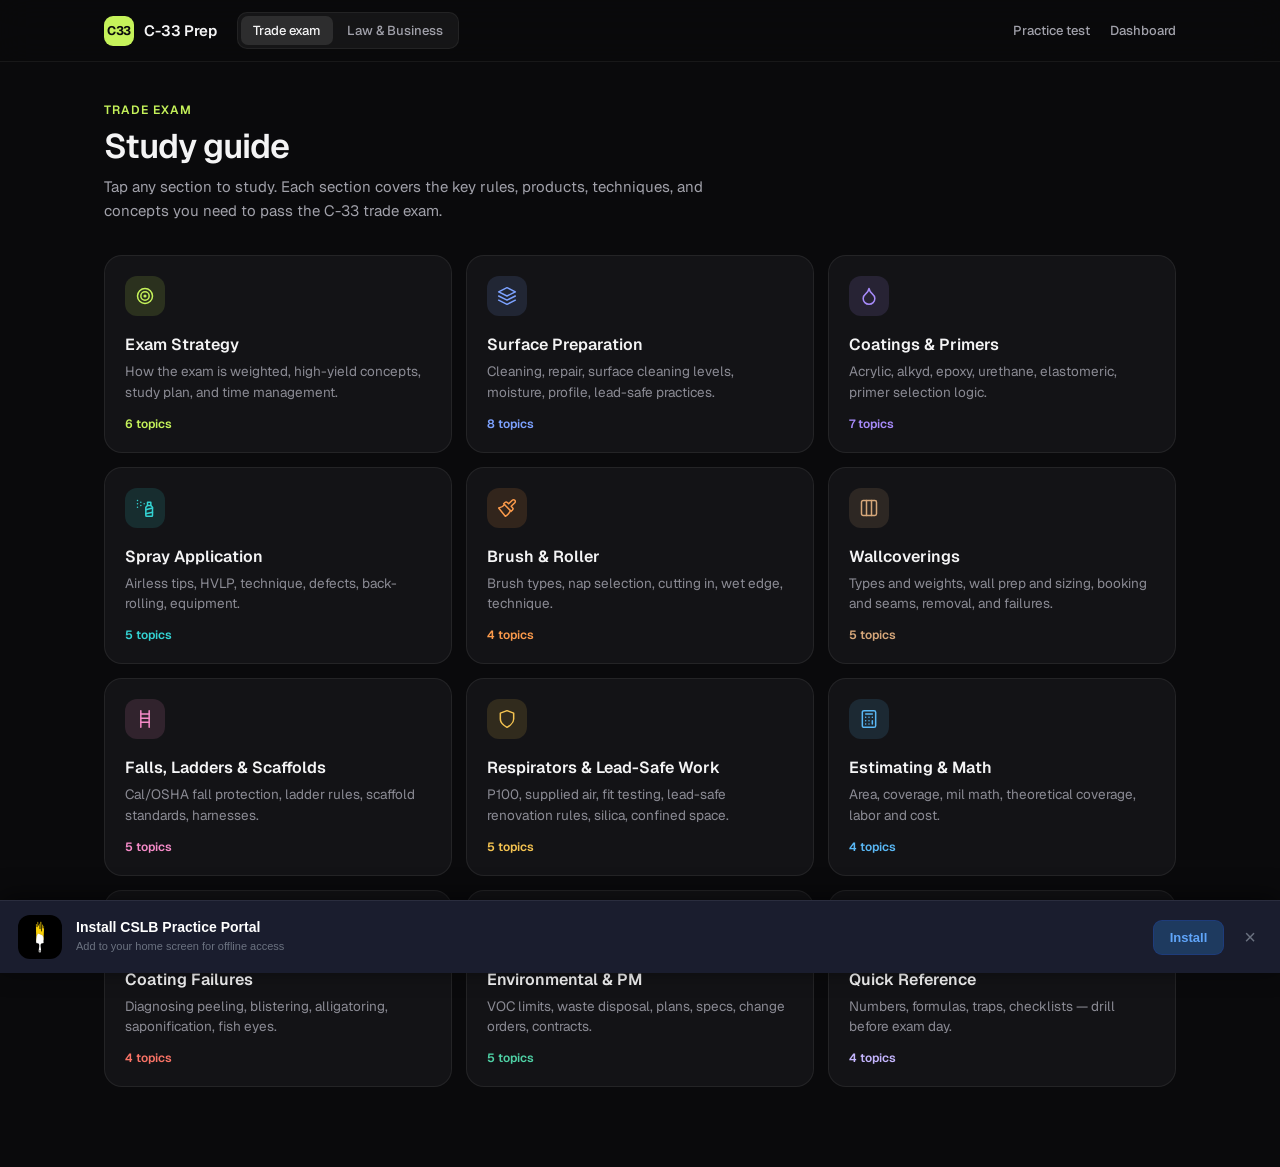
==== commit e565880c: "Bring the dashboard and study guides onto the new theme The two study guides now load theme.css inst" ====
--- a/c33-trade-study-guide.html
+++ b/c33-trade-study-guide.html
@@ -6,257 +6,59 @@
 <title>C-33 Study Guide — Painting & Decorating</title>
 <link rel="manifest" href="/manifest.json">
 <link rel="apple-touch-icon" href="/icon-192.svg">
-<meta name="theme-color" content="#1a1d2e">
+<meta name="theme-color" content="#0A0A0C">
 <meta name="mobile-web-app-capable" content="yes">
 <meta name="apple-mobile-web-app-capable" content="yes">
 <meta name="apple-mobile-web-app-status-bar-style" content="black-translucent">
 <meta name="apple-mobile-web-app-title" content="CSLB Prep">
-<style>
-*{box-sizing:border-box;margin:0;padding:0}
-body{font-family:-apple-system,BlinkMacSystemFont,'Segoe UI',sans-serif;background:#0f1117;color:#e8eaf0;min-height:100vh}
-
-/* Header */
-.header{background:linear-gradient(135deg,#1a1d2e 0%,#0f1117 100%);border-bottom:1px solid #2a2d3e;padding:20px 28px;display:flex;align-items:center;justify-content:space-between}
-.header h1{font-size:18px;font-weight:700;color:#fff}
-.header p{font-size:11px;color:#6b7280;margin-top:2px}
-.badge{background:#1e3a5f;color:#60a5fa;font-size:10px;font-weight:700;padding:4px 10px;border-radius:20px;border:1px solid #1e40af44;letter-spacing:.5px;text-transform:uppercase;white-space:nowrap}
-
-/* Hub */
-#hub{max-width:720px;margin:40px auto;padding:0 20px 60px}
-.hub-title{font-size:26px;font-weight:800;color:#fff;margin-bottom:6px}
-.hub-sub{color:#6b7280;font-size:13px;margin-bottom:32px;line-height:1.6}
-.category-grid{display:grid;grid-template-columns:1fr 1fr;gap:14px}
-@media(max-width:580px){.category-grid{grid-template-columns:1fr}}
-.cat-card{background:#161925;border:1px solid #2a2d3e;border-radius:12px;padding:20px;cursor:pointer;transition:all .18s;position:relative;overflow:hidden}
-.cat-card::before{content:'';position:absolute;top:0;left:0;right:0;height:2px;background:var(--accent);opacity:0;transition:opacity .18s}
-.cat-card:hover,.cat-card:active{border-color:#3a3d50;transform:translateY(-2px);box-shadow:0 8px 32px rgba(0,0,0,.4)}
-.cat-card:hover::before,.cat-card:active::before{opacity:1}
-.cat-icon{font-size:24px;margin-bottom:10px;display:block}
-.cat-name{font-size:14px;font-weight:700;color:#fff;margin-bottom:5px}
-.cat-desc{font-size:11px;color:#6b7280;line-height:1.5}
-.cat-count{margin-top:12px;font-size:11px;font-weight:700;text-transform:uppercase;letter-spacing:.5px}
-
-/* Section view */
-#section-view{display:none;max-width:680px;margin:0 auto;padding:0 20px 80px}
-.section-meta{display:flex;align-items:center;justify-content:space-between;padding:20px 0 16px}
-.back-btn{background:none;border:1px solid #2a2d3e;color:#9ca3af;padding:7px 13px;border-radius:8px;cursor:pointer;font-size:12px;transition:all .15s}
-.back-btn:hover{color:#fff;border-color:#3a3d50}
-.section-title-bar{display:flex;align-items:center;gap:10px;margin-bottom:24px;padding-bottom:16px;border-bottom:1px solid #2a2d3e}
-.section-icon-lg{font-size:28px}
-.section-title-text h2{font-size:18px;font-weight:800;color:#fff}
-.section-title-text p{font-size:11px;color:#6b7280;margin-top:2px}
-
-/* Topic list */
-.topic-list{display:flex;flex-direction:column;gap:8px;margin-bottom:20px}
-.topic-btn{background:#161925;border:1px solid #2a2d3e;border-radius:10px;padding:14px 16px;cursor:pointer;text-align:left;transition:all .15s;display:flex;align-items:center;justify-content:space-between;width:100%}
-.topic-btn:hover,.topic-btn:active{border-color:var(--accent);background:#1a1d2e}
-.topic-btn-left{display:flex;align-items:center;gap:12px}
-.topic-dot{width:8px;height:8px;border-radius:50%;background:var(--accent);flex-shrink:0}
-.topic-btn-name{font-size:14px;font-weight:600;color:#e8eaf0}
-.topic-arrow{font-size:12px;color:#6b7280;transition:transform .15s}
-.topic-btn:hover .topic-arrow{transform:translateX(3px);color:var(--accent)}
-
-/* Content view */
-#content-view{display:none;max-width:680px;margin:0 auto;padding:0 20px 80px}
-.content-meta{display:flex;align-items:center;justify-content:space-between;padding:20px 0 16px}
-.content-breadcrumb{font-size:11px;color:#6b7280}
-.content-breadcrumb span{color:var(--accent-current,#60a5fa)}
-.content-header{margin-bottom:20px}
-.content-header h2{font-size:20px;font-weight:800;color:#fff;line-height:1.3}
-.content-body{display:flex;flex-direction:column;gap:0}
-
-/* Content blocks */
-.block-h2{font-size:18px;font-weight:800;color:#fff;margin:28px 0 12px;padding-bottom:8px;border-bottom:1px solid #2a2d3e}
-.block-h2:first-child{margin-top:0}
-.block-h3{font-size:15px;font-weight:700;color:var(--accent-current,#60a5fa);margin:20px 0 10px}
-.block-p{font-size:15px;color:#c9ccd6;line-height:1.7;margin-bottom:12px}
-.block-ul{display:flex;flex-direction:column;gap:7px;margin-bottom:14px;padding-left:4px}
-.block-li{font-size:15px;color:#c9ccd6;line-height:1.6;display:flex;gap:10px;align-items:flex-start}
-.block-li::before{content:'•';color:var(--accent-current,#60a5fa);flex-shrink:0;margin-top:2px;font-size:16px;line-height:1.3}
-
-/* Callouts */
-.callout{border-radius:10px;padding:16px;margin:14px 0;border-left:3px solid var(--accent-current,#60a5fa)}
-.callout.blue{background:#0d1f3c;border-color:#3b82f6}
-.callout.green{background:#052e16;border-color:#16a34a}
-.callout.red{background:#2a0a0a;border-color:#dc2626}
-.callout.gold{background:#1c1504;border-color:#ca8a04}
-.callout-title{font-size:12px;font-weight:700;text-transform:uppercase;letter-spacing:.6px;margin-bottom:10px}
-.callout.blue .callout-title{color:#60a5fa}
-.callout.green .callout-title{color:#4ade80}
-.callout.red .callout-title{color:#f87171}
-.callout.gold .callout-title{color:#fbbf24}
-.callout-body{display:flex;flex-direction:column;gap:4px}
-.callout-item{font-size:12px;line-height:1.55;display:flex;gap:7px;align-items:flex-start}
-.callout.blue .callout-item{color:#93c5fd}
-.callout.green .callout-item{color:#86efac}
-.callout.red .callout-item{color:#fca5a5}
-.callout.gold .callout-item{color:#fde68a}
-.callout-item::before{content:'→';flex-shrink:0;opacity:.7;margin-top:1px}
-.callout-item.nobullet::before{display:none}
-
-/* Tables */
-.block-table{width:100%;border-collapse:collapse;margin:12px 0;font-size:12px;border-radius:8px;overflow:hidden}
-.block-table thead tr{background:#1a1d2e}
-.block-table thead th{padding:10px 12px;text-align:left;font-weight:700;color:#9ca3af;font-size:11px;text-transform:uppercase;letter-spacing:.4px;border-bottom:1px solid #2a2d3e}
-.block-table tbody tr{border-bottom:1px solid #1f2235}
-.block-table tbody tr:last-child{border-bottom:none}
-.block-table tbody tr:nth-child(even){background:#0f1117}
-.block-table tbody tr:nth-child(odd){background:#161925}
-.block-table td{padding:10px 12px;color:#c9ccd6;line-height:1.5;vertical-align:top}
-.block-table td:first-child{font-weight:600;color:#e8eaf0;white-space:nowrap}
-.block-table td strong{color:#fff;font-weight:700}
-
-/* Bottom nav */
-.content-nav{display:flex;gap:8px;margin-top:24px;padding-top:20px;border-top:1px solid #2a2d3e}
-.nav-btn{flex:1;background:#161925;border:1px solid #2a2d3e;color:#9ca3af;padding:11px;border-radius:10px;cursor:pointer;font-size:12px;font-weight:600;transition:all .15s}
-.nav-btn:hover:not(:disabled){background:#1a1d2e;color:#fff;border-color:#3a3d50}
-.nav-btn:disabled{opacity:.4;cursor:not-allowed}
-.nav-btn.primary{background:#1e3a5f;border-color:#1e40af55;color:#60a5fa}
-.nav-btn.primary:hover{background:#1e40af44}
-
-.cross-link-btn{display:flex;align-items:center;gap:18px;width:100%;margin-bottom:32px;padding:20px;background:linear-gradient(135deg,#1e3a5f,#1a2f50);border:1px solid #1e40af55;border-radius:14px;cursor:pointer;text-decoration:none;transition:all .18s;box-sizing:border-box}
-.cross-link-btn:hover{background:linear-gradient(135deg,#1e40af33,#1e3a5f);transform:translateY(-1px);border-color:#1e40af88}
-.cross-link-icon{font-size:32px;flex-shrink:0;line-height:1}
-.cross-link-text{flex:1;min-width:0}
-.cross-link-title{font-size:16px;font-weight:700;color:#fff;margin-bottom:4px;line-height:1.2}
-.cross-link-sub{font-size:12px;color:#93c5fd;line-height:1.4}
-.cross-link-arrow{font-size:20px;color:#60a5fa;flex-shrink:0;font-weight:700}
-
-/* ── Audio player ── */
-.audio-bar{position:sticky;bottom:16px;z-index:50;margin:24px 0 8px;background:linear-gradient(180deg,#1a1d2e,#161925);border:1px solid #2a2d3e;border-radius:14px;padding:12px;display:flex;align-items:center;gap:10px;box-shadow:0 8px 28px rgba(0,0,0,.5)}
-.audio-btn{background:#1e3a5f;border:1px solid rgba(30,64,175,.4);color:#60a5fa;width:42px;height:42px;border-radius:11px;display:flex;align-items:center;justify-content:center;cursor:pointer;font-size:15px;font-weight:700;flex-shrink:0;transition:background .15s}
-.audio-btn:hover{background:rgba(30,64,175,.4)}
-.audio-btn.secondary{background:transparent;color:#9ca3af;border-color:#2a2d3e}
-.audio-btn.secondary:hover{color:#fff;background:#1f2235}
-.audio-btn:disabled{opacity:.35;cursor:default}
-.audio-label{flex:1;font-size:11px;color:#9ca3af;line-height:1.4;min-width:0}
-.audio-label strong{display:block;color:#e8eaf0;font-size:13px;font-weight:700;margin-bottom:2px}
-.audio-speed{background:transparent;border:1px solid #2a2d3e;color:#9ca3af;padding:8px 12px;border-radius:9px;font-size:12px;font-weight:700;cursor:pointer;flex-shrink:0;transition:all .15s;min-width:54px}
-.audio-speed:hover{color:#fff;border-color:#3a3d50}
-.audio-progress{height:3px;background:#2a2d3e;border-radius:2px;margin-top:8px;overflow:hidden}
-.audio-progress-fill{height:100%;background:#60a5fa;width:0%;transition:width .3s}
-</style>
+<link rel="preconnect" href="https://fonts.googleapis.com">
+<link rel="preconnect" href="https://fonts.gstatic.com" crossorigin>
+<link href="https://fonts.googleapis.com/css2?family=Geist:wght@400;500;600;700&family=Geist+Mono:wght@500;600&display=swap" rel="stylesheet">
+<link rel="stylesheet" href="/theme.css">
 </head>
 <body>
-
-<div class="header">
-  <div><h1>C-33 Trade Study Guide</h1><p>Painting & Decorating Trade Exam — California CSLB</p></div>
-  <span class="badge">Trade Exam</span>
-</div>
+<header class="app-header">
+  <div class="app-header-in">
+    <a class="brand" href="index.html"><span class="brand-mark">C33</span><span class="brand-name">C-33 Prep</span></a>
+    <nav class="exam-switch" aria-label="Exam">
+      <a href="c33-trade-study-guide.html" class="on" aria-current="page">Trade exam</a>
+      <a href="law-and-business-study-guide.html">Law &amp; Business</a>
+    </nav>
+    <div class="hdr-space"></div>
+    <nav class="hdr-links" aria-label="Site">
+      <a href="c33-trade-test.html">Practice test</a>
+      <a href="index.html">Dashboard</a>
+    </nav>
+  </div>
+</header>
 
 <!-- HUB -->
-<div id="hub">
-  <a href="index.html" class="cross-link-btn">
-    <span class="cross-link-icon">🏠</span>
-    <div class="cross-link-text">
-      <div class="cross-link-title">Back to Dashboard</div>
-      <div class="cross-link-sub">Choose a different topic</div>
-    </div>
-    <span class="cross-link-arrow">→</span>
-  </a>
-  <a href="c33-trade-test.html" class="cross-link-btn">
-    <span class="cross-link-icon">📝</span>
-    <div class="cross-link-text">
-      <div class="cross-link-title">Practice Test</div>
-      <div class="cross-link-sub">473 exam-style questions across all C-33 topics</div>
-    </div>
-    <span class="cross-link-arrow">→</span>
-  </a>
-  <h2 class="hub-title">Choose a Section</h2>
-  <p class="hub-sub">Tap any section to study. Each section covers the key rules, products, techniques, and concepts you need to pass the C-33 trade exam.</p>
-  <div class="category-grid">
-
-    <div class="cat-card" style="--accent:#facc15" onclick="openSection('exam_strategy')">
-      <span class="cat-icon">🎯</span>
-      <div class="cat-name">Exam Strategy</div>
-      <div class="cat-desc">How the exam is weighted, high-yield concepts, study plan, and time management.</div>
-      <div class="cat-count" style="color:#facc15">6 topics</div>
-    </div>
-
-    <div class="cat-card" style="--accent:#60a5fa" onclick="openSection('surface_prep')">
-      <span class="cat-icon">🧹</span>
-      <div class="cat-name">Surface Preparation</div>
-      <div class="cat-desc">Cleaning, repair, surface cleaning levels, moisture, profile, lead-safe practices.</div>
-      <div class="cat-count" style="color:#60a5fa">7 topics</div>
-    </div>
-
-    <div class="cat-card" style="--accent:#a78bfa" onclick="openSection('coatings')">
-      <span class="cat-icon">🪣</span>
-      <div class="cat-name">Coatings & Primers</div>
-      <div class="cat-desc">Acrylic, alkyd, epoxy, urethane, elastomeric, primer selection logic.</div>
-      <div class="cat-count" style="color:#a78bfa">6 topics</div>
-    </div>
-
-    <div class="cat-card" style="--accent:#34d399" onclick="openSection('spray')">
-      <span class="cat-icon">🌬️</span>
-      <div class="cat-name">Spray Application</div>
-      <div class="cat-desc">Airless tips, HVLP, technique, defects, back-rolling, equipment.</div>
-      <div class="cat-count" style="color:#34d399">5 topics</div>
-    </div>
-
-    <div class="cat-card" style="--accent:#fb923c" onclick="openSection('brush_roller')">
-      <span class="cat-icon">🖌️</span>
-      <div class="cat-name">Brush & Roller</div>
-      <div class="cat-desc">Brush types, nap selection, cutting in, wet edge, technique.</div>
-      <div class="cat-count" style="color:#fb923c">4 topics</div>
-    </div>
-    <div class="cat-card" style="--accent:#f472b6" onclick="openSection('wallcoverings')">
-      <span class="cat-icon">🧻</span>
-      <div class="cat-name">Wallcoverings</div>
-      <div class="cat-desc">Types and weights, wall prep and sizing, booking and seams, removal, and failures.</div>
-      <div class="cat-count" style="color:#f472b6">5 topics</div>
-    </div>
-
-
-    <div class="cat-card" style="--accent:#f472b6" onclick="openSection('safety_falls')">
-      <span class="cat-icon">🪜</span>
-      <div class="cat-name">Falls, Ladders & Scaffolds</div>
-      <div class="cat-desc">Cal/OSHA fall protection, ladder rules, scaffold standards, harnesses.</div>
-      <div class="cat-count" style="color:#f472b6">5 topics</div>
-    </div>
-
-    <div class="cat-card" style="--accent:#facc15" onclick="openSection('safety_resp')">
-      <span class="cat-icon">😷</span>
-      <div class="cat-name">Respirators & Lead-Safe Work</div>
-      <div class="cat-desc">P100, supplied air, fit testing, lead-safe renovation rules, silica, confined space.</div>
-      <div class="cat-count" style="color:#facc15">5 topics</div>
-    </div>
-
-    <div class="cat-card" style="--accent:#38bdf8" onclick="openSection('estimating')">
-      <span class="cat-icon">🧮</span>
-      <div class="cat-name">Estimating & Math</div>
-      <div class="cat-desc">Area, coverage, mil math, theoretical coverage, labor and cost.</div>
-      <div class="cat-count" style="color:#38bdf8">4 topics</div>
-    </div>
-
-    <div class="cat-card" style="--accent:#f97316" onclick="openSection('failures')">
-      <span class="cat-icon">⚠️</span>
-      <div class="cat-name">Coating Failures</div>
-      <div class="cat-desc">Diagnosing peeling, blistering, alligatoring, saponification, fish eyes.</div>
-      <div class="cat-count" style="color:#f97316">4 topics</div>
-    </div>
-
-    <div class="cat-card" style="--accent:#ef4444" onclick="openSection('environmental')">
-      <span class="cat-icon">🌎</span>
-      <div class="cat-name">Environmental & PM</div>
-      <div class="cat-desc">VOC limits, waste disposal, plans, specs, change orders, contracts.</div>
-      <div class="cat-count" style="color:#ef4444">4 topics</div>
-    </div>
-
-    <div class="cat-card" style="--accent:#c084fc" onclick="openSection('quickref')">
-      <span class="cat-icon">⚡</span>
-      <div class="cat-name">Quick Reference</div>
-      <div class="cat-desc">Numbers, formulas, traps, checklists — drill before exam day.</div>
-      <div class="cat-count" style="color:#c084fc">3 topics</div>
-    </div>
-
+<main id="hub" class="wrap">
+  <div class="page-head">
+    <span class="eyebrow">Trade exam</span>
+    <h1>Study guide</h1>
+    <p>Tap any section to study. Each section covers the key rules, products, techniques, and concepts you need to pass the C-33 trade exam.</p>
   </div>
-</div>
+  <div class="guide-grid">
+    <button type="button" class="guide-card" style="--c:#C5F25A" onclick="openSection('exam_strategy')"><span class="t-icon"><svg class="ic" viewBox="0 0 24 24" aria-hidden="true"><circle cx="12" cy="12" r="9"/><circle cx="12" cy="12" r="5"/><circle cx="12" cy="12" r="1"/></svg></span><span class="gc-name">Exam Strategy</span><span class="gc-desc">How the exam is weighted, high-yield concepts, study plan, and time management.</span><span class="gc-count">6 topics</span></button>
+    <button type="button" class="guide-card" style="--c:#7DA2FF" onclick="openSection('surface_prep')"><span class="t-icon"><svg class="ic" viewBox="0 0 24 24" aria-hidden="true"><path d="m12 2 10 5-10 5L2 7z"/><path d="m2 17 10 5 10-5"/><path d="m2 12 10 5 10-5"/></svg></span><span class="gc-name">Surface Preparation</span><span class="gc-desc">Cleaning, repair, surface cleaning levels, moisture, profile, lead-safe practices.</span><span class="gc-count">7 topics</span></button>
+    <button type="button" class="guide-card" style="--c:#A78BFA" onclick="openSection('coatings')"><span class="t-icon"><svg class="ic" viewBox="0 0 24 24" aria-hidden="true"><path d="M12 22a7 7 0 0 0 7-7c0-2-1-3.9-3-5.5s-3.5-4-4-6.5c-.5 2.5-2 4.9-4 6.5C6 11.1 5 13 5 15a7 7 0 0 0 7 7z"/></svg></span><span class="gc-name">Coatings & Primers</span><span class="gc-desc">Acrylic, alkyd, epoxy, urethane, elastomeric, primer selection logic.</span><span class="gc-count">6 topics</span></button>
+    <button type="button" class="guide-card" style="--c:#34D3D3" onclick="openSection('spray')"><span class="t-icon"><svg class="ic" viewBox="0 0 24 24" aria-hidden="true"><path d="M3 3h.01M7 5h.01M11 7h.01M3 7h.01M7 9h.01M3 11h.01"/><rect x="15" y="5" width="4" height="4"/><path d="m19 9 2 2v10c0 .6-.4 1-1 1h-6c-.6 0-1-.4-1-1V11l2-2"/><path d="m13 14 8-2"/><path d="m13 19 8-2"/></svg></span><span class="gc-name">Spray Application</span><span class="gc-desc">Airless tips, HVLP, technique, defects, back-rolling, equipment.</span><span class="gc-count">5 topics</span></button>
+    <button type="button" class="guide-card" style="--c:#FB9A4B" onclick="openSection('brush_roller')"><span class="t-icon"><svg class="ic" viewBox="0 0 24 24" aria-hidden="true"><path d="M18.37 2.63 14 7l-1.59-1.59a2 2 0 0 0-2.82 0L8 7l9 9 1.59-1.59a2 2 0 0 0 0-2.82L17 10l4.37-4.37a2.12 2.12 0 1 0-3-3Z"/><path d="M9 8c-2 3-4 3.5-7 4l8 10c2-1 6-5 6-7"/></svg></span><span class="gc-name">Brush & Roller</span><span class="gc-desc">Brush types, nap selection, cutting in, wet edge, technique.</span><span class="gc-count">4 topics</span></button>
+    <button type="button" class="guide-card" style="--c:#D6A77A" onclick="openSection('wallcoverings')"><span class="t-icon"><svg class="ic" viewBox="0 0 24 24" aria-hidden="true"><rect x="3" y="3" width="18" height="18" rx="2"/><path d="M9 3v18"/><path d="M15 3v18"/></svg></span><span class="gc-name">Wallcoverings</span><span class="gc-desc">Types and weights, wall prep and sizing, booking and seams, removal, and failures.</span><span class="gc-count">5 topics</span></button>
+    <button type="button" class="guide-card" style="--c:#F58BC8" onclick="openSection('safety_falls')"><span class="t-icon"><svg class="ic" viewBox="0 0 24 24" aria-hidden="true"><path d="M7 2v20"/><path d="M17 2v20"/><path d="M7 6h10"/><path d="M7 11h10"/><path d="M7 16h10"/></svg></span><span class="gc-name">Falls, Ladders & Scaffolds</span><span class="gc-desc">Cal/OSHA fall protection, ladder rules, scaffold standards, harnesses.</span><span class="gc-count">5 topics</span></button>
+    <button type="button" class="guide-card" style="--c:#F5C451" onclick="openSection('safety_resp')"><span class="t-icon"><svg class="ic" viewBox="0 0 24 24" aria-hidden="true"><path d="M12 22s8-4 8-10V5l-8-3-8 3v7c0 6 8 10 8 10z"/></svg></span><span class="gc-name">Respirators & Lead-Safe Work</span><span class="gc-desc">P100, supplied air, fit testing, lead-safe renovation rules, silica, confined space.</span><span class="gc-count">5 topics</span></button>
+    <button type="button" class="guide-card" style="--c:#5AB8F5" onclick="openSection('estimating')"><span class="t-icon"><svg class="ic" viewBox="0 0 24 24" aria-hidden="true"><rect x="4" y="2" width="16" height="20" rx="2"/><path d="M8 6h8"/><path d="M8 10h.01M12 10h.01M16 10h.01M8 14h.01M12 14h.01M8 18h.01M12 18h.01"/><path d="M16 14v4"/></svg></span><span class="gc-name">Estimating & Math</span><span class="gc-desc">Area, coverage, mil math, theoretical coverage, labor and cost.</span><span class="gc-count">4 topics</span></button>
+    <button type="button" class="guide-card" style="--c:#F97366" onclick="openSection('failures')"><span class="t-icon"><svg class="ic" viewBox="0 0 24 24" aria-hidden="true"><path d="M10.29 3.86 1.82 18a2 2 0 0 0 1.71 3h16.94a2 2 0 0 0 1.71-3L13.71 3.86a2 2 0 0 0-3.42 0z"/><path d="M12 9v4"/><path d="M12 17h.01"/></svg></span><span class="gc-name">Coating Failures</span><span class="gc-desc">Diagnosing peeling, blistering, alligatoring, saponification, fish eyes.</span><span class="gc-count">4 topics</span></button>
+    <button type="button" class="guide-card" style="--c:#4FD1A5" onclick="openSection('environmental')"><span class="t-icon"><svg class="ic" viewBox="0 0 24 24" aria-hidden="true"><path d="M11 20A7 7 0 0 1 9.8 6.1C15.5 5 17 4.48 19 2c1 2 2 4.18 2 8 0 5.5-4.78 10-10 10Z"/><path d="M2 21c0-3 1.85-5.36 5.08-6C9.5 14.52 12 13 13 12"/></svg></span><span class="gc-name">Environmental & PM</span><span class="gc-desc">VOC limits, waste disposal, plans, specs, change orders, contracts.</span><span class="gc-count">4 topics</span></button>
+    <button type="button" class="guide-card" style="--c:#C4B5FD" onclick="openSection('quickref')"><span class="t-icon"><svg class="ic" viewBox="0 0 24 24" aria-hidden="true"><path d="M13 2 3 14h9l-1 8 10-12h-9l1-8z"/></svg></span><span class="gc-name">Quick Reference</span><span class="gc-desc">Numbers, formulas, traps, checklists — drill before exam day.</span><span class="gc-count">3 topics</span></button>
+  </div>
+</main>
 
 <!-- SECTION VIEW -->
-<div id="section-view">
-  <div class="section-meta">
-    <button class="back-btn" onclick="goHub()">← Back</button>
+<main id="section-view" class="wrap">
+  <div class="view-top">
+    <button type="button" class="icon-btn" onclick="goHub()" aria-label="Back to sections"><svg class="ic" viewBox="0 0 24 24" aria-hidden="true"><path d="m15 18-6-6 6-6"/></svg></button>
   </div>
   <div class="section-title-bar">
     <span class="section-icon-lg" id="sv-icon"></span>
@@ -266,12 +68,12 @@
     </div>
   </div>
   <div class="topic-list" id="sv-topics"></div>
-</div>
+</main>
 
 <!-- CONTENT VIEW -->
-<div id="content-view">
-  <div class="content-meta">
-    <button class="back-btn" id="cv-back">← Back</button>
+<main id="content-view" class="wrap">
+  <div class="view-top">
+    <button type="button" class="icon-btn" id="cv-back" aria-label="Back to topics"><svg class="ic" viewBox="0 0 24 24" aria-hidden="true"><path d="m15 18-6-6 6-6"/></svg></button>
     <div class="content-breadcrumb" id="cv-breadcrumb"></div>
   </div>
   <div class="content-header">
@@ -279,29 +81,35 @@
   </div>
   <div class="content-body" id="cv-body"></div>
   <div class="audio-bar" id="audio-bar">
-    <button class="audio-btn" id="audio-play" onclick="audioToggle()" aria-label="Play or pause">▶</button>
-    <button class="audio-btn secondary" id="audio-stop" onclick="audioStop()" aria-label="Stop">■</button>
+    <button type="button" class="audio-btn" id="audio-play" onclick="audioToggle()" aria-label="Play or pause"><svg class="ic" viewBox="0 0 24 24" aria-hidden="true"><path d="M7 4.5v15l12-7.5z"/></svg></button>
+    <button type="button" class="audio-btn secondary" id="audio-stop" onclick="audioStop()" aria-label="Stop"><svg class="ic" viewBox="0 0 24 24" aria-hidden="true"><rect x="6" y="6" width="12" height="12" rx="2"/></svg></button>
     <div class="audio-label" id="audio-label">
       <strong>Listen to this section</strong>
       Tap play to hear it read aloud
       <div class="audio-progress"><div class="audio-progress-fill" id="audio-progress-fill"></div></div>
     </div>
-    <button class="audio-speed" id="audio-speed" onclick="audioSpeedCycle()" aria-label="Change speed">1.0×</button>
+    <button type="button" class="audio-speed" id="audio-speed" onclick="audioSpeedCycle()" aria-label="Change speed">1.0×</button>
   </div>
   <div class="content-nav">
-    <button class="nav-btn" id="cv-prev" onclick="navTopic(-1)">← Prev</button>
-    <button class="nav-btn" onclick="backToSection()">All Topics</button>
-    <button class="nav-btn primary" id="cv-next" onclick="navTopic(1)">Next →</button>
+    <button type="button" class="btn btn-ghost" id="cv-prev" onclick="navTopic(-1)"><svg class="ic" viewBox="0 0 24 24" aria-hidden="true"><path d="m15 18-6-6 6-6"/></svg><span>Prev</span></button>
+    <button type="button" class="btn btn-ghost" onclick="backToSection()">All topics</button>
+    <button type="button" class="btn btn-lime" id="cv-next" onclick="navTopic(1)"></button>
   </div>
-</div>
+</main>
+
+<nav class="bottom-nav three" aria-label="Sections">
+  <a href="c33-trade-test.html"><svg class="ic" viewBox="0 0 24 24" aria-hidden="true"><rect x="3" y="3" width="7" height="7" rx="1.5"/><rect x="14" y="3" width="7" height="7" rx="1.5"/><rect x="3" y="14" width="7" height="7" rx="1.5"/><rect x="14" y="14" width="7" height="7" rx="1.5"/></svg><span>Practice</span></a>
+  <button type="button" class="on" onclick="goHub()"><svg class="ic" viewBox="0 0 24 24" aria-hidden="true"><path d="M4 19.5A2.5 2.5 0 0 1 6.5 17H20V3H6.5A2.5 2.5 0 0 0 4 5.5z"/><path d="M4 19.5V21h16v-4"/></svg><span>Guide</span></button>
+  <a href="index.html"><svg class="ic" viewBox="0 0 24 24" aria-hidden="true"><path d="m3 10 9-7 9 7"/><path d="M5 9v12h14V9"/><path d="M10 21v-6h4v6"/></svg><span>Dashboard</span></a>
+</nav>
 
 <script>
 // ─── SECTIONS DEFINITION ──────────────────────────────────────────────────
 const SECTIONS = {
 
 exam_strategy:{
-  icon:'🎯', title:'Exam Strategy', subtitle:'How to study, what to prioritize, how to take the exam',
-  accent:'#10b981',
+  icon:'<circle cx="12" cy="12" r="9"/><circle cx="12" cy="12" r="5"/><circle cx="12" cy="12" r="1"/>', title:'Exam Strategy', subtitle:'How to study, what to prioritize, how to take the exam',
+  accent:'#C5F25A',
   topics:[
     {name:'Topic Weighting on the Exam', id:'st_weighting'},
     {name:'Top 25 High-Yield Concepts', id:'st_top25'},
@@ -313,8 +121,8 @@
 },
 
 surface_prep:{
-  icon:'🧹', title:'Surface Preparation', subtitle:'The single largest exam category — master this first',
-  accent:'#60a5fa',
+  icon:'<path d="m12 2 10 5-10 5L2 7z"/><path d="m2 17 10 5 10-5"/><path d="m2 12 10 5 10-5"/>', title:'Surface Preparation', subtitle:'The single largest exam category — master this first',
+  accent:'#7DA2FF',
   topics:[
     {name:'Why Prep Is Everything', id:'sp_why'},
     {name:'The Universal Prep Sequence', id:'sp_sequence'},
@@ -328,8 +136,8 @@
 },
 
 coatings:{
-  icon:'🪣', title:'Coatings & Primers', subtitle:'Right product for the substrate and environment',
-  accent:'#a78bfa',
+  icon:'<path d="M12 22a7 7 0 0 0 7-7c0-2-1-3.9-3-5.5s-3.5-4-4-6.5c-.5 2.5-2 4.9-4 6.5C6 11.1 5 13 5 15a7 7 0 0 0 7 7z"/>', title:'Coatings & Primers', subtitle:'Right product for the substrate and environment',
+  accent:'#A78BFA',
   topics:[
     {name:'Anatomy of a Paint', id:'co_anatomy'},
     {name:'Binder Types & Their Properties', id:'co_binders'},
@@ -342,8 +150,8 @@
 },
 
 spray:{
-  icon:'🌬️', title:'Spray Application', subtitle:'Airless, HVLP, technique, and troubleshooting',
-  accent:'#34d399',
+  icon:'<path d="M3 3h.01M7 5h.01M11 7h.01M3 7h.01M7 9h.01M3 11h.01"/><rect x="15" y="5" width="4" height="4"/><path d="m19 9 2 2v10c0 .6-.4 1-1 1h-6c-.6 0-1-.4-1-1V11l2-2"/><path d="m13 14 8-2"/><path d="m13 19 8-2"/>', title:'Spray Application', subtitle:'Airless, HVLP, technique, and troubleshooting',
+  accent:'#34D3D3',
   topics:[
     {name:'Three Spray Systems Compared', id:'sp2_systems'},
     {name:'Airless Tip Numbering — The Math', id:'sp2_tips'},
@@ -354,8 +162,8 @@
 },
 
 brush_roller:{
-  icon:'🖌️', title:'Brush & Roller', subtitle:'Brush types, roller naps, and proper technique',
-  accent:'#fb923c',
+  icon:'<path d="M18.37 2.63 14 7l-1.59-1.59a2 2 0 0 0-2.82 0L8 7l9 9 1.59-1.59a2 2 0 0 0 0-2.82L17 10l4.37-4.37a2.12 2.12 0 1 0-3-3Z"/><path d="M9 8c-2 3-4 3.5-7 4l8 10c2-1 6-5 6-7"/>', title:'Brush & Roller', subtitle:'Brush types, roller naps, and proper technique',
+  accent:'#FB9A4B',
   topics:[
     {name:'Brush Selection by Paint Type', id:'br_brushes'},
     {name:'Roller Nap to Surface Texture', id:'br_naps'},
@@ -365,8 +173,8 @@
 },
 
 wallcoverings:{
-  icon:'🧻', title:'Wallcoverings', subtitle:'Types, wall prep, hanging, removal, and the problems that follow',
-  accent:'#f472b6',
+  icon:'<rect x="3" y="3" width="18" height="18" rx="2"/><path d="M9 3v18"/><path d="M15 3v18"/>', title:'Wallcoverings', subtitle:'Types, wall prep, hanging, removal, and the problems that follow',
+  accent:'#D6A77A',
   topics:[
     {name:'Types of Wallcovering', id:'wc_types'},
     {name:'Preparing Walls for Wallcovering', id:'wc_prep'},
@@ -376,8 +184,8 @@
   ]
 },
 safety_falls:{
-  icon:'🪜', title:'Falls, Ladders & Scaffolds', subtitle:'Cal/OSHA fall protection and access equipment',
-  accent:'#f472b6',
+  icon:'<path d="M7 2v20"/><path d="M17 2v20"/><path d="M7 6h10"/><path d="M7 11h10"/><path d="M7 16h10"/>', title:'Falls, Ladders & Scaffolds', subtitle:'Cal/OSHA fall protection and access equipment',
+  accent:'#F58BC8',
   topics:[
     {name:'Cal/OSHA Fall Protection Triggers', id:'sf_triggers'},
     {name:'Ladder Safety Rules', id:'sf_ladders'},
@@ -388,8 +196,8 @@
 },
 
 safety_resp:{
-  icon:'😷', title:'Respirators & Lead-Safe Work', subtitle:'Respiratory protection, lead-safe work, hazardous exposures',
-  accent:'#facc15',
+  icon:'<path d="M12 22s8-4 8-10V5l-8-3-8 3v7c0 6 8 10 8 10z"/>', title:'Respirators & Lead-Safe Work', subtitle:'Respiratory protection, lead-safe work, hazardous exposures',
+  accent:'#F5C451',
   topics:[
     {name:'Respirator Types & Filter Ratings', id:'sr_respirators'},
     {name:'Lead-Based Paint Rules', id:'sr_rrp'},
@@ -400,8 +208,8 @@
 },
 
 estimating:{
-  icon:'🧮', title:'Estimating & Math', subtitle:'Area, coverage, mils, labor, materials',
-  accent:'#38bdf8',
+  icon:'<rect x="4" y="2" width="16" height="20" rx="2"/><path d="M8 6h8"/><path d="M8 10h.01M12 10h.01M16 10h.01M8 14h.01M12 14h.01M8 18h.01M12 18h.01"/><path d="M16 14v4"/>', title:'Estimating & Math', subtitle:'Area, coverage, mils, labor, materials',
+  accent:'#5AB8F5',
   topics:[
     {name:'Area Calculations', id:'es_area'},
     {name:'Coverage & Gallons Math', id:'es_coverage'},
@@ -411,8 +219,8 @@
 },
 
 failures:{
-  icon:'⚠️', title:'Coating Failures', subtitle:'Diagnosing problems and identifying root causes',
-  accent:'#f97316',
+  icon:'<path d="M10.29 3.86 1.82 18a2 2 0 0 0 1.71 3h16.94a2 2 0 0 0 1.71-3L13.71 3.86a2 2 0 0 0-3.42 0z"/><path d="M12 9v4"/><path d="M12 17h.01"/>', title:'Coating Failures', subtitle:'Diagnosing problems and identifying root causes',
+  accent:'#F97366',
   topics:[
     {name:'The Diagnostic Mindset', id:'fa_diagnostic'},
     {name:'Adhesion Failures (Peeling, Lifting)', id:'fa_adhesion'},
@@ -422,8 +230,8 @@
 },
 
 environmental:{
-  icon:'🌎', title:'Environmental & PM', subtitle:'VOC rules, waste, contracts, and project workflow',
-  accent:'#ef4444',
+  icon:'<path d="M11 20A7 7 0 0 1 9.8 6.1C15.5 5 17 4.48 19 2c1 2 2 4.18 2 8 0 5.5-4.78 10-10 10Z"/><path d="M2 21c0-3 1.85-5.36 5.08-6C9.5 14.52 12 13 13 12"/>', title:'Environmental & PM', subtitle:'VOC rules, waste, contracts, and project workflow',
+  accent:'#4FD1A5',
   topics:[
     {name:'VOC Limits & Air Districts', id:'en_voc'},
     {name:'Hazardous Waste & Disposal', id:'en_waste'},
@@ -434,8 +242,8 @@
 },
 
 quickref:{
-  icon:'⚡', title:'Quick Reference', subtitle:'Numbers, formulas, and exam traps to drill last',
-  accent:'#c084fc',
+  icon:'<path d="M13 2 3 14h9l-1 8 10-12h-9l1-8z"/>', title:'Quick Reference', subtitle:'Numbers, formulas, and exam traps to drill last',
+  accent:'#C4B5FD',
   topics:[
     {name:'Every Number You Must Memorize', id:'qr_numbers'},
     {name:'Math Formulas Cheat Sheet', id:'qr_formulas'},
@@ -577,6 +385,13 @@
 
 };
 
+// Line icons the views draw (inner SVG paths, 24x24 stroke).
+function svgIcon(p){return '<svg class="ic" viewBox="0 0 24 24" aria-hidden="true">'+p+'</svg>';}
+const ICON_CHEVRON=svgIcon('<path d="m9 6 6 6-6 6"/>');
+const ICON_ARROW=svgIcon('<path d="M5 12h14"/><path d="m12 5 7 7-7 7"/>');
+const ICON_PLAY=svgIcon('<path d="M7 4.5v15l12-7.5z"/>');
+const ICON_PAUSE=svgIcon('<path d="M8 5v14"/><path d="M16 5v14"/>');
+
 // ─── STATE ─────────────────────────────────────────────────────────────────
 let currentSection = null;
 let currentTopicIndex = 0;
@@ -597,7 +412,7 @@
   const sv = document.getElementById('section-view');
   sv.style.display = 'block';
 
-  document.getElementById('sv-icon').textContent = sec.icon;
+  document.getElementById('sv-icon').innerHTML = svgIcon(sec.icon);
   document.getElementById('sv-title').textContent = sec.title;
   document.getElementById('sv-subtitle').textContent = sec.subtitle;
 
@@ -612,7 +427,7 @@
         <span class="topic-dot"></span>
         <span class="topic-btn-name">${t.name}</span>
       </div>
-      <span class="topic-arrow">›</span>`;
+      <span class="topic-arrow">${ICON_CHEVRON}</span>`;
     btn.onclick = () => openTopic(i);
     topicsEl.appendChild(btn);
   });
@@ -631,7 +446,7 @@
   cv.style.display = 'block';
 
   document.getElementById('cv-back').onclick = backToSection;
-  document.getElementById('cv-breadcrumb').innerHTML = `${sec.icon} <span>${sec.title}</span>`;
+  document.getElementById('cv-breadcrumb').textContent = sec.title;
   document.getElementById('cv-title').textContent = topic.name;
   document.getElementById('cv-body').innerHTML = CONTENT[topic.id]?.html || '<p class="block-p">Content coming soon.</p>';
 
@@ -639,7 +454,7 @@
   const nextBtn = document.getElementById('cv-next');
   prevBtn.disabled = topicIndex === 0;
   nextBtn.disabled = topicIndex === sec.topics.length - 1;
-  nextBtn.textContent = topicIndex === sec.topics.length - 1 ? 'All Topics' : 'Next →';
+  nextBtn.innerHTML = topicIndex === sec.topics.length - 1 ? 'All topics' : 'Next' + ICON_ARROW;
 
   window.scrollTo(0, 0);
 }
@@ -756,6 +571,132 @@
   sub: 180
 };
 
+// ─── SPEECH NORMALIZER ──────────────────────────────────────────────────────
+// Rewrites symbols, ranges, units and shorthand into words before text is
+// handed to the speech engine. Only affects what is spoken - the page text is
+// never changed. Every rule preserves meaning; ambiguous cases are made
+// neutral (a pause) rather than guessed.
+let SPEAK_WORDS = null;
+function speakWords() {
+  if (SPEAK_WORDS) return SPEAK_WORDS;
+  SPEAK_WORDS = new Set();
+  Object.values(CONTENT).forEach(c => {
+    const t = (c.html || '').replace(/<[^>]+>/g, ' ');
+    (t.match(/\b[a-z][a-z'-]+\b/g) || []).forEach(w => SPEAK_WORDS.add(w));
+  });
+  return SPEAK_WORDS;
+}
+function speakUnit(n, one, many) { return n + ' ' + (n === '1' ? one : many); }
+function speakify(s) {
+  if (!s) return s;
+  const hasMath = /[×÷]/.test(s);
+  const arrows = (s.match(/→/g) || []).length;
+
+  // phone numbers are left exactly as written
+  const keep = [];
+  s = s.replace(/\(\d{3}\)\s?\d{3}-\d{4}|\b\d{3}-\d{3}-\d{4}\b|\b\d{3}-\d{4}\b/g,
+    m => { keep.push(m); return '\u0000' + (keep.length - 1) + '\u0000'; });
+
+  // fraction characters
+  s = s.replace(/(\d)¼/g, '$1 and a quarter').replace(/(\d)½/g, '$1 and a half')
+       .replace(/(\d)¾/g, '$1 and three quarters')
+       .replace(/¼/g, 'one quarter').replace(/½/g, 'one half').replace(/¾/g, 'three quarters');
+
+  // inch and foot marks written after a number
+  s = s.replace(/(\d)'(\d{1,2})["″]/g, '$1 feet $2 inches');
+  s = s.replace(/(\d)\s?in\s*(?=±)/g, '$1 inches ');
+  s = s.replace(/(\d)["″]\+/g, '$1 inches or more');
+  s = s.replace(/(\d[\d,.\/]*)\s?["″](?=[\s),.;:\-–—]|$)/g,
+    (m, n) => n + (n === '1' || n.includes('/') ? ' inch' : ' inches'));
+  s = s.replace(/(\d)\s?[′](?![A-Za-z])/g, '$1 feet');
+
+  // common fractions (otherwise often read as calendar dates)
+  const FR = {'1/2':'one half','1/3':'one third','2/3':'two thirds','1/4':'one quarter',
+              '3/4':'three quarters','1/8':'one eighth','3/8':'three eighths','5/8':'five eighths',
+              '7/8':'seven eighths','1/16':'one sixteenth','3/16':'three sixteenths','1/10':'one tenth'};
+  s = s.replace(/\b\d{1,2}\/\d{1,2}\b/g, m => FR[m] || m);
+
+  // units
+  s = s.replace(/µg\/m[³3]/g, 'micrograms per cubic meter')
+       .replace(/\bmg\/m[³3]/g, 'milligrams per cubic meter')
+       .replace(/°\s?F\b/g, ' degrees Fahrenheit').replace(/°\s?C\b/g, ' degrees Celsius')
+       .replace(/°/g, ' degrees')
+       .replace(/\bsq\.?\s?ft\.?(?![a-z])|\bsqft\b|\bft²/gi, 'square feet')
+       .replace(/\bsq\.?\s?in\.?(?![a-z])|\bin²/gi, 'square inches')
+       .replace(/\bcu\.?\s?ft\.?(?![a-z])|\bft³/gi, 'cubic feet')
+       .replace(/²/g, ' squared').replace(/³/g, ' cubed')
+       .replace(/\bg\/L\b/g, 'grams per liter')
+       .replace(/\blbs?\/gal\b/gi, 'pounds per gallon')
+       .replace(/\/gal\b/gi, ' per gallon')
+       .replace(/\bhrs?\/day\b/gi, 'hours per day')
+       .replace(/(\d)-hrs?\b/gi, '$1-hour')
+       .replace(/\b(\d[\d,.]*)\s?hrs?\b/gi, (m, n) => speakUnit(n, 'hour', 'hours'))
+       .replace(/\b(\d[\d,.]*)\s?lbs?\b/gi, (m, n) => speakUnit(n, 'pound', 'pounds'))
+       .replace(/\b(\d[\d,.]*)\s?psi\b/gi, '$1 P S I')
+       .replace(/\b(\d[\d,.]*)\s?mph\b/gi, '$1 miles per hour')
+       .replace(/\b(\d[\d,.]*)\s?fl\.?\s?oz\b/gi, (m, n) => speakUnit(n, 'fluid ounce', 'fluid ounces'))
+       .replace(/\b(\d[\d,.]*)\s?oz\b/gi, (m, n) => speakUnit(n, 'ounce', 'ounces'))
+       .replace(/\b(\d[\d,.]*)\s?gal\b/gi, (m, n) => speakUnit(n, 'gallon', 'gallons'))
+       .replace(/\b(\d[\d,.]*)\s?ft\b/gi, (m, n) => speakUnit(n, 'foot', 'feet'))
+       .replace(/\b(\d[\d,.]*)\s?min\b/gi, (m, n) => speakUnit(n, 'minute', 'minutes'))
+       .replace(/\b(\d[\d,.]*)\s?cfm\b/gi, '$1 cubic feet per minute')
+       .replace(/\b(\d[\d,.]*)\s?gpm\b/gi, '$1 gallons per minute');
+
+  // numeric ranges: "1,000-5,000" -> "1,000 to 5,000"
+  s = s.replace(/(\$?\d[\d,]*(?:\.\d+)?)(\s?(?:%|percent|degrees(?: Fahrenheit| Celsius)?|mils?|inch|inches|feet|foot|square feet|pounds|gallons|hours|minutes|years?|days?|months?|weeks?)?)\s*[-–—]\s*(?=\$?\d)/g,
+    (m, a, u) => a + (u || '') + ' to ');
+
+  // license classification codes: "C-36" -> "C 36"
+  s = s.replace(/\b([A-D])-(\d{1,2})\b/g, '$1 $2');
+
+  // ratios: "4:1" -> "4 to 1"
+  s = s.replace(/\b(\d{1,2}):(\d{1,2})\b/g, (m, a, b) => (b.length === 2 && b[0] === '0') ? m : a + ' to ' + b);
+
+  // implied multiplication "2(14+18)" and tight sums "14+18"
+  s = s.replace(/\b(\d+)\((?=\d)/g, '$1 times (').replace(/(\d)\+(?=\d)/g, '$1 plus ');
+  s = s.replace(/\b(\d[\d,.]*)\s?LF\b/g, '$1 linear feet');
+
+  // comparison and math symbols
+  s = s.replace(/\s*≤\s*/g, ' at most ').replace(/\s*≥\s*/g, ' at least ')
+       .replace(/\s*±\s*/g, ' plus or minus ').replace(/\s*≈\s*/g, ' is about ')
+       .replace(/~\s*/g, 'about ')
+       .replace(/(feet|foot|inch|inches)\s*×\s*/g, '$1 by ')
+       .replace(/\s*×\s*/g, ' times ')
+       .replace(/\s*÷\s*/g, ' divided by ')
+       .replace(/<\s*(?=\$?\d)/g, 'less than ').replace(/>\s*(?=\$?\d)/g, 'more than ')
+       .replace(/\s*>\s*/g, ' greater than ').replace(/\s*<\s*/g, ' less than ')
+       .replace(/\s*=\s*(?=(\$|\d|about|\())/g, ' equals ')
+       .replace(/\s*=\s*/g, hasMath ? ' equals ' : ' means ')
+       .replace(/(\d+(?:st|nd|rd|th))\+/g, '$1 or later')
+       .replace(/(\$?\d[\d,]*)\+(?!\d)/g, '$1 or more')
+       .replace(/\s\+\s/g, ' plus ')
+       .replace(/\s*&\s*/g, ' and ')
+       .replace(/#(?=\d)/g, 'number ')
+       .replace(/\bcut # pattern\b/g, 'cut a grid pattern')
+       .replace(/\s*→\s*/g, arrows > 1 ? ', then ' : ', so ')
+       .replace(/\s\|\s/g, ', ');
+
+  // shorthand
+  s = s.replace(/\be\.g\.,?/gi, 'for example,').replace(/\bi\.e\.,?/gi, 'that is,')
+       .replace(/\bvs\.?(?=\s)/gi, 'versus').replace(/\bapprox\.?(?=\s)/gi, 'approximately')
+       .replace(/\betc\.?(?=[\s),]|$)/gi, 'et cetera');
+
+  // word slashes: units became "per" above; everything else gets a neutral pause
+  s = s.replace(/\bN\/A\b/g, 'not applicable')
+       .replace(/%\/(day|week|month|year)\b/g, '% per $1')
+       .replace(/\s\/\s/g, ', ');
+  s = s.replace(/\band\/or\b/gi, 'and or').replace(/\bCal\/OSHA\b/g, 'Cal OSHA')
+       .replace(/([A-Za-z]{2,})\/(?=[A-Za-z]{2,})/g, '$1, ')
+       .replace(/(\b[A-D] \d{1,2})\/(?=[A-D] \d)/g, '$1, ');
+
+  // shouted English words are lowercased so they are read, not spelled
+  const W = speakWords();
+  s = s.replace(/\b[A-Z]{2,}\b/g, w => W.has(w.toLowerCase()) ? w.toLowerCase() : w);
+
+  s = s.replace(/\u0000(\d+)\u0000/g, (m, i) => keep[+i]);
+  return s.replace(/\(\s+/g, '(').replace(/\s+\)/g, ')').replace(/\s+,/g, ',').replace(/,\s*,/g, ',').replace(/\s{2,}/g, ' ').trim();
+}
+
 function cleanText(s) {
   if (!s) return '';
   s = s.replace(/\s+/g, ' ').trim();
@@ -787,7 +728,7 @@
 }
 
 function emit(chunks, text, pauseAfter) {
-  const t = cleanText(text);
+  const t = speakify(cleanText(text));
   if (!t) return;
   if (t.length <= 220) {
     chunks.push({ text: ensureEnding(t), pauseAfter });
@@ -932,13 +873,13 @@
   const pct = total ? Math.min(100, Math.round((AUDIO.idx / total) * 100)) : 0;
   if (fill) fill.style.width = pct + '%';
   if (AUDIO.state === 'playing') {
-    btn.innerHTML = '❚❚';
+    btn.innerHTML = ICON_PAUSE;
     label.innerHTML = `<strong>Reading aloud…</strong>Part ${AUDIO.idx + 1} of ${total}<div class="audio-progress"><div class="audio-progress-fill" style="width:${pct}%"></div></div>`;
   } else if (AUDIO.state === 'paused') {
-    btn.innerHTML = '▶';
+    btn.innerHTML = ICON_PLAY;
     label.innerHTML = `<strong>Paused</strong>Part ${AUDIO.idx + 1} of ${total} — tap to resume<div class="audio-progress"><div class="audio-progress-fill" style="width:${pct}%"></div></div>`;
   } else {
-    btn.innerHTML = '▶';
+    btn.innerHTML = ICON_PLAY;
     label.innerHTML = `<strong>Listen to this section</strong>Tap play to hear it read aloud<div class="audio-progress"><div class="audio-progress-fill" style="width:0%"></div></div>`;
   }
 }
@@ -953,10 +894,10 @@
 });
 
 // Keep the topic count on each hub card in sync with the actual section data.
-document.querySelectorAll('.cat-card').forEach(card => {
+document.querySelectorAll('.guide-card').forEach(card => {
   const m = (card.getAttribute('onclick') || '').match(/openSection\('([^']+)'\)/);
   if (!m || !SECTIONS[m[1]]) return;
-  const el = card.querySelector('.cat-count');
+  const el = card.querySelector('.gc-count');
   if (el) el.textContent = SECTIONS[m[1]].topics.length + ' topics';
 });
 </script>
--- a/theme.css
+++ b/theme.css
@@ -0,0 +1,453 @@
+/* theme.css — shared look for the CSLB practice tests.
+ *
+ * Both test pages and progress.js draw from this one file, so a change to the
+ * look happens once. Near-black ground, one lime accent, amber for anything
+ * under the passing line. Topic colors only tint their own icon chips.
+ */
+
+:root{
+  --bg:#0A0A0C;
+  --s1:#131316;
+  --s2:#17171B;
+  --line:rgba(255,255,255,.07);
+  --line2:rgba(255,255,255,.11);
+  --text:#F4F4F5;
+  --text2:#D4D4D8;
+  --muted:#A1A1AA;
+  --faint:#8B8B94;
+  --lime:#C5F25A;
+  --lime-hi:#D4F77E;
+  --amber:#F5B451;
+  --coral:#F97366;
+  --track:rgba(255,255,255,.07);
+  --sans:'Geist',system-ui,-apple-system,'Segoe UI',sans-serif;
+  --mono:'Geist Mono',ui-monospace,SFMono-Regular,Menlo,monospace;
+  --r-lg:24px;
+  --r-md:18px;
+  --r-sm:12px;
+}
+
+*{box-sizing:border-box;margin:0;padding:0}
+html{-webkit-text-size-adjust:100%}
+body{font-family:var(--sans);background:var(--bg);color:var(--text);min-height:100vh;-webkit-font-smoothing:antialiased;-moz-osx-font-smoothing:grayscale}
+button{font:inherit;color:inherit}
+a{color:inherit;text-decoration:none}
+:focus-visible{outline:2px solid var(--lime);outline-offset:2px}
+
+.ic{width:1em;height:1em;flex-shrink:0;fill:none;stroke:currentColor;stroke-width:1.8;stroke-linecap:round;stroke-linejoin:round}
+
+.wrap{max-width:1120px;margin:0 auto;padding:40px 24px 80px}
+
+/* ---------- header ------------------------------------------------------- */
+
+.app-header{position:sticky;top:0;z-index:20;background:rgba(10,10,12,.74);backdrop-filter:blur(16px);-webkit-backdrop-filter:blur(16px);border-bottom:1px solid rgba(255,255,255,.06)}
+.app-header-in{max-width:1120px;margin:0 auto;padding:12px 24px;display:flex;align-items:center;gap:20px}
+.brand{display:flex;align-items:center;gap:10px}
+.brand-mark{width:30px;height:30px;border-radius:9px;background:var(--lime);color:var(--bg);display:flex;align-items:center;justify-content:center;font-weight:700;font-size:12.5px;letter-spacing:-.02em}
+.brand-name{font-weight:600;font-size:15px;letter-spacing:-.01em}
+.exam-switch{display:flex;gap:2px;padding:3px;background:rgba(255,255,255,.05);border:1px solid rgba(255,255,255,.06);border-radius:10px}
+.exam-switch a{font-size:13px;font-weight:500;color:var(--muted);border-radius:7px;padding:6px 12px;transition:color .15s,background .15s}
+.exam-switch a:hover{color:var(--text)}
+.exam-switch a.on{color:var(--text);background:rgba(255,255,255,.1)}
+.hdr-space{flex-grow:1}
+.hdr-links{display:flex;gap:20px;font-size:13px;font-weight:500}
+.hdr-links a{color:var(--muted);transition:color .15s}
+.hdr-links a:hover{color:var(--text)}
+
+.sync-slot{position:relative}
+.sync-pill{display:flex;align-items:center;gap:8px;font-size:12px;font-weight:500;color:var(--muted);background:rgba(255,255,255,.05);border:1px solid var(--line2);border-radius:999px;padding:0 12px;height:32px;cursor:pointer;white-space:nowrap;transition:all .15s}
+.sync-pill:hover{color:var(--text)}
+.sync-pill .dot{width:7px;height:7px;border-radius:50%;background:var(--faint)}
+.sync-pill.ok{color:var(--lime);background:rgba(197,242,90,.08);border-color:rgba(197,242,90,.22)}
+.sync-pill.ok .dot{background:var(--lime);box-shadow:0 0 10px var(--lime)}
+.sync-pill.busy{color:var(--text2)}
+.sync-pill.busy .dot{background:var(--text2);animation:pulse 1s ease-in-out infinite}
+.sync-pill.warn{color:var(--amber);background:rgba(245,180,81,.08);border-color:rgba(245,180,81,.25)}
+.sync-pill.warn .dot{background:var(--amber)}
+@keyframes pulse{50%{opacity:.25}}
+
+.sync-login{display:none;position:absolute;right:0;top:calc(100% + 10px);width:320px;max-width:calc(100vw - 32px);padding:16px;background:var(--s2);border:1px solid var(--line2);border-radius:var(--r-md);box-shadow:0 20px 50px rgba(0,0,0,.55);z-index:30}
+.sync-login.show{display:block}
+.sync-login p{font-size:13px;color:var(--muted);line-height:1.5;margin-bottom:12px}
+.sync-login-row{display:flex;gap:8px}
+.sync-login input{flex:1;min-width:0;background:var(--bg);border:1px solid var(--line2);border-radius:10px;padding:0 12px;height:44px;color:var(--text);font:inherit;font-size:14px}
+.sync-login input:focus{outline:none;border-color:rgba(197,242,90,.5)}
+.sync-login .err{display:none;font-size:12.5px;color:var(--coral);margin-top:10px;line-height:1.5}
+.sync-login .err.show{display:block}
+
+/* ---------- buttons ------------------------------------------------------ */
+
+.btn{display:inline-flex;align-items:center;justify-content:center;gap:10px;font-size:14px;font-weight:600;border-radius:var(--r-sm);padding:0 16px;min-height:44px;border:1px solid transparent;cursor:pointer;transition:background .15s,border-color .15s,transform .1s;white-space:nowrap}
+.btn:active{transform:scale(.98)}
+.btn .ic{font-size:16px;stroke-width:2.2}
+.btn-lime{background:var(--lime);color:var(--bg)}
+.btn-lime:hover{background:var(--lime-hi)}
+.btn-ghost{background:rgba(255,255,255,.05);border-color:var(--line2);color:var(--text);font-weight:500}
+.btn-ghost:hover{background:rgba(255,255,255,.09)}
+.btn-lg{min-height:48px;font-size:15px;padding:0 18px}
+.btn-sm{min-height:34px;font-size:12.5px;padding:0 12px;border-radius:10px}
+.btn-block{display:flex;width:100%}
+.btn:disabled{opacity:.45;cursor:default}
+
+.icon-btn{width:44px;height:44px;flex-shrink:0;display:flex;align-items:center;justify-content:center;border-radius:var(--r-sm);background:rgba(255,255,255,.05);border:1px solid var(--line2);color:var(--text2);cursor:pointer;font-size:18px;transition:background .15s}
+.icon-btn:hover{background:rgba(255,255,255,.09)}
+
+.card{background:var(--s1);border:1px solid var(--line);border-radius:var(--r-lg)}
+.eyebrow{font-size:12px;font-weight:600;letter-spacing:.08em;text-transform:uppercase;color:var(--lime)}
+
+/* ---------- hub: readiness ----------------------------------------------- */
+
+#cslb-body{display:flex;flex-direction:column;gap:48px}
+.hero{display:flex;flex-wrap:wrap;gap:16px}
+.ready{flex:2 1 520px;padding:32px;display:grid;grid-template-columns:176px minmax(0,1fr);grid-template-areas:"ring text" "ring actions";column-gap:36px;row-gap:22px;background-image:radial-gradient(600px 300px at 0% 0%,rgba(197,242,90,.07),transparent 70%)}
+.ring{grid-area:ring;align-self:center;position:relative;width:176px;height:176px;flex-shrink:0;border-radius:50%;background:conic-gradient(var(--lime) 0 calc(var(--pct) * 1%),var(--track) 0)}
+.ring-in{position:absolute;inset:14px;border-radius:50%;background:var(--s1);display:flex;flex-direction:column;align-items:center;justify-content:center}
+.ring-num{font-family:var(--mono);font-size:40px;font-weight:600;letter-spacing:-.04em}
+.ring-lbl{font-size:12px;color:var(--muted);margin-top:2px}
+.ring-tick{position:absolute;inset:0;transform:rotate(calc(var(--pass) * 3.6deg))}
+.ring-tick i{position:absolute;left:50%;top:-4px;width:3px;height:22px;margin-left:-1.5px;border-radius:2px;background:var(--text)}
+.ready-text{grid-area:text;align-self:end;display:flex;flex-direction:column;gap:14px}
+.ready-text h1{font-size:34px;line-height:1.1;font-weight:600;letter-spacing:-.03em}
+.ready-text p{font-size:15px;line-height:1.55;color:var(--muted)}
+.ready-actions{grid-area:actions;align-self:start;display:flex;flex-wrap:wrap;gap:10px}
+
+.side{flex:1 1 300px;display:flex;flex-direction:column;gap:16px}
+.tile{padding:24px;display:flex;flex-direction:column;gap:14px}
+.tile.scores{flex-grow:1}
+.tile-head{display:flex;align-items:center;justify-content:space-between;gap:10px;font-size:13px;font-weight:500;color:var(--muted)}
+.tile-hint{font-size:12px;font-weight:400;color:var(--faint)}
+.tile-num{font-family:var(--mono);font-size:44px;font-weight:600;letter-spacing:-.04em;line-height:1;color:var(--amber)}
+.tile-num.clear{color:var(--lime)}
+.tile-note{font-size:13px;color:var(--faint);line-height:1.5}
+.tile-actions{display:flex;gap:8px}
+.tile-actions .btn{flex:1;font-size:13px;font-weight:600}
+
+.bars{position:relative;height:84px;display:flex;align-items:flex-end;gap:8px}
+.bars-line{position:absolute;left:0;right:0;bottom:calc(var(--pass) * 1%);border-top:1px dashed rgba(255,255,255,.3)}
+.bar{flex:1;border-radius:6px 6px 3px 3px;background:var(--amber);min-height:3px}
+.bar.pass{background:var(--lime)}
+.bars-lbl{display:flex;gap:8px;font-family:var(--mono);font-size:11px;color:var(--faint)}
+.bars-lbl span{flex:1;text-align:center}
+.bars-lbl .pass{color:var(--lime)}
+
+/* ---------- hub: topics -------------------------------------------------- */
+
+.topics{display:flex;flex-direction:column;gap:20px}
+.topics-head{display:flex;flex-wrap:wrap;align-items:flex-end;justify-content:space-between;gap:16px}
+.topics-head h2{font-size:22px;font-weight:600;letter-spacing:-.02em}
+.topics-head p{font-size:14px;color:var(--muted);margin-top:6px}
+.chips{display:flex;flex-wrap:wrap;gap:6px}
+.chip{font-size:13px;font-weight:500;color:var(--text2);background:rgba(255,255,255,.04);border:1px solid rgba(255,255,255,.08);border-radius:999px;padding:0 14px;height:36px;cursor:pointer;transition:background .15s}
+.chip:hover{background:rgba(255,255,255,.08)}
+.chip span{color:var(--faint);margin-left:2px}
+.chip.on{color:var(--bg);background:var(--text);border-color:var(--text)}
+.chip.on span{color:#52525B}
+.empty-note{padding:28px;text-align:center;font-size:14px;color:var(--muted)}
+
+.topic-grid{display:grid;grid-template-columns:repeat(auto-fill,minmax(300px,1fr));gap:14px}
+.topic{display:grid;grid-template-columns:40px 1fr auto;grid-template-areas:"icon . badge" "name name name" "meta meta meta" "pct . pass" "bar bar bar";align-items:center;padding:20px;text-align:left;background:var(--s1);border:1px solid var(--line);border-radius:var(--r-md);cursor:pointer;transition:border-color .18s,background .18s,transform .18s}
+.topic:hover{border-color:rgba(255,255,255,.16);background:var(--s2);transform:translateY(-2px)}
+.t-icon{grid-area:icon;width:40px;height:40px;border-radius:12px;display:flex;align-items:center;justify-content:center;font-size:20px;color:var(--c);background:color-mix(in srgb,var(--c) 13%,transparent)}
+.t-badge{grid-area:badge;font-size:12px;font-weight:600;padding:5px 10px;border-radius:999px;white-space:nowrap}
+.t-badge.low{color:var(--amber);background:rgba(245,180,81,.1)}
+.t-badge.good{color:var(--lime);background:rgba(197,242,90,.1)}
+.t-badge.new{color:var(--text2);background:rgba(255,255,255,.06)}
+.t-name{grid-area:name;font-size:16px;font-weight:600;margin-top:18px}
+.t-meta{grid-area:meta;font-size:13px;color:var(--faint);margin-top:4px}
+.t-status{display:none}
+.t-status.low{color:var(--amber)}
+.t-status.good{color:var(--lime)}
+.t-pct{grid-area:pct;font-family:var(--mono);font-size:22px;font-weight:600;margin-top:18px}
+.t-pass{grid-area:pass;font-size:12px;color:var(--faint);margin-top:18px;justify-self:end}
+.topic.low .t-pct{color:var(--amber)}
+.topic.good .t-pct{color:var(--lime)}
+.topic.new .t-pct{color:#52525B}
+.t-bar{grid-area:bar;position:relative;height:6px;border-radius:999px;background:var(--track);margin-top:8px}
+.t-bar i{display:block;height:100%;border-radius:999px;background:var(--amber)}
+.topic.good .t-bar i{background:var(--lime)}
+.t-bar b{position:absolute;top:-3px;width:2px;height:12px;margin-left:-1px;border-radius:2px;background:rgba(255,255,255,.5)}
+.topic.good .t-bar b{background:rgba(10,10,12,.7)}
+
+/* ---------- quiz --------------------------------------------------------- */
+
+.quiz{display:none;max-width:680px;padding-top:24px}
+.quiz-top{display:flex;align-items:center;gap:12px}
+.quiz-progress{flex-grow:1;height:6px;border-radius:999px;background:var(--track);overflow:hidden}
+.progress-fill{height:100%;width:0;border-radius:999px;background:var(--lime);transition:width .3s ease}
+.quiz-count{font-family:var(--mono);font-size:13px;font-weight:600;color:var(--muted);min-width:44px;text-align:right}
+.quiz-meta{display:flex;align-items:center;justify-content:space-between;gap:12px;margin-top:32px}
+.q-tag{display:inline-flex;align-items:center;gap:8px;font-size:12px;font-weight:600;padding:6px 11px;border-radius:999px}
+.q-tag::before{content:'';width:6px;height:6px;border-radius:50%;background:currentColor}
+.score-chip{font-size:12.5px;font-weight:500;color:var(--faint);white-space:nowrap}
+.score-chip b{font-family:var(--mono);font-weight:600;color:var(--lime)}
+.q-text{font-size:24px;line-height:1.35;font-weight:600;letter-spacing:-.02em;margin-top:16px}
+.options{display:flex;flex-direction:column;gap:10px;margin-top:28px}
+.opt{display:flex;align-items:center;gap:14px;width:100%;min-height:58px;padding:12px 16px;text-align:left;background:var(--s1);border:1px solid var(--line);border-radius:16px;cursor:pointer;transition:background .15s,border-color .15s,opacity .2s}
+.opt:hover:not(.revealed){background:var(--s2);border-color:rgba(255,255,255,.16)}
+.opt.revealed{cursor:default}
+.opt-letter{width:30px;height:30px;border-radius:9px;background:rgba(255,255,255,.06);color:var(--muted);display:flex;align-items:center;justify-content:center;flex-shrink:0;font-family:var(--mono);font-size:13px;font-weight:600}
+.opt-letter .ic{font-size:16px;stroke-width:2.6}
+.opt-text{font-size:16px;line-height:1.45;color:var(--text2)}
+.opt.correct{background:rgba(197,242,90,.08);border:1.5px solid var(--lime);opacity:1}
+.opt.correct .opt-letter{background:var(--lime);color:var(--bg)}
+.opt.correct .opt-text{color:var(--text);font-weight:600}
+.opt.wrong{background:rgba(249,115,102,.08);border:1.5px solid var(--coral)}
+.opt.wrong .opt-letter{background:var(--coral);color:var(--bg)}
+.opt.wrong .opt-text{color:var(--text)}
+.opt.faded{opacity:.4}
+
+.answer-panel{display:none;margin-top:20px;padding:20px;background:var(--s2);border:1px solid var(--line2);border-radius:var(--r-lg);flex-direction:column;gap:16px;animation:rise .25s ease}
+.answer-panel.show{display:flex}
+@keyframes rise{from{opacity:0;transform:translateY(8px)}}
+.explanation{font-size:15px;line-height:1.6;color:var(--text2)}
+.explanation strong{display:block;font-size:12px;font-weight:600;letter-spacing:.08em;text-transform:uppercase;color:var(--lime);margin-bottom:8px}
+
+/* ---------- results ------------------------------------------------------ */
+
+.results{display:none;max-width:560px;padding-top:48px}
+.result-card{padding:32px;display:flex;flex-direction:column;align-items:center;text-align:center;gap:10px;margin-bottom:16px}
+.result-score{font-family:var(--mono);font-size:72px;font-weight:600;letter-spacing:-.05em;line-height:1;margin-top:6px}
+.result-score.pass{color:var(--lime)}
+.result-score.fail{color:var(--amber)}
+.result-label{font-size:15px;color:var(--muted)}
+.result-stats{display:grid;grid-template-columns:repeat(4,minmax(0,1fr));gap:8px;width:100%;margin-top:18px}
+.result-stats div{display:flex;flex-direction:column;gap:4px;padding:14px 6px;background:var(--bg);border:1px solid var(--line);border-radius:14px}
+.result-stats .val{font-family:var(--mono);font-size:22px;font-weight:600}
+.result-stats .val.good{color:var(--lime)}
+.result-stats .val.low{color:var(--amber)}
+.result-stats .lbl{font-size:11.5px;color:var(--faint)}
+.results .btn-block{margin-top:10px}
+
+/* ---------- missed-question review --------------------------------------- */
+
+#cslb-review{display:none;max-width:760px;padding-top:28px}
+.rev-head{display:flex;align-items:center;gap:14px}
+.rev-head h1{font-size:26px;font-weight:600;letter-spacing:-.03em}
+.rev-sub{font-size:14px;color:var(--muted);line-height:1.6;margin:14px 0 22px}
+.rev-empty{padding:40px 20px;display:flex;flex-direction:column;align-items:center;gap:8px;text-align:center}
+.rev-empty-ic{width:48px;height:48px;border-radius:50%;display:flex;align-items:center;justify-content:center;background:rgba(197,242,90,.1);color:var(--lime);font-size:22px;margin-bottom:6px}
+.rev-empty strong{font-size:16px}
+.rev-empty span{font-size:13.5px;color:var(--faint)}
+.rev-group{margin-top:28px}
+.rev-group-head{display:flex;align-items:center;justify-content:space-between;gap:10px;margin-bottom:10px}
+.rev-group-name{display:flex;align-items:center;gap:8px;font-size:12px;font-weight:600;letter-spacing:.06em;text-transform:uppercase;color:var(--c)}
+.rev-group-name::before{content:'';width:7px;height:7px;border-radius:50%;background:var(--c)}
+.rev-item{background:var(--s1);border:1px solid var(--line);border-radius:16px;margin-bottom:8px;overflow:hidden}
+.rev-item-top{display:flex;align-items:flex-start;gap:12px;width:100%;padding:16px;background:none;border:none;text-align:left;cursor:pointer;transition:background .15s}
+.rev-item-top:hover{background:var(--s2)}
+.rev-q{flex:1;font-size:14.5px;line-height:1.5;font-weight:500;color:var(--text)}
+.rev-badge{font-size:11.5px;font-weight:600;color:var(--amber);background:rgba(245,180,81,.1);padding:4px 9px;border-radius:999px;white-space:nowrap;flex-shrink:0}
+.rev-badge.near{color:var(--lime);background:rgba(197,242,90,.1)}
+.rev-chev{color:var(--faint);font-size:16px;margin-top:2px;transition:transform .18s}
+.rev-item.open .rev-chev{transform:rotate(90deg)}
+.rev-item-body{display:none;padding:0 16px 16px;flex-direction:column;gap:7px}
+.rev-item.open .rev-item-body{display:flex}
+.rev-ans{display:flex;align-items:flex-start;gap:12px;padding:10px 12px;border-radius:12px;background:var(--bg);border:1px solid var(--line)}
+.rev-ans .ltr{width:24px;height:24px;border-radius:7px;background:rgba(255,255,255,.06);color:var(--muted);display:flex;align-items:center;justify-content:center;flex-shrink:0;font-family:var(--mono);font-size:11.5px;font-weight:600}
+.rev-ans .ltr .ic{font-size:14px;stroke-width:2.6}
+.rev-ans .txt{font-size:14px;line-height:1.45;color:var(--muted);padding-top:2px}
+.rev-ans.right{background:rgba(197,242,90,.07);border-color:rgba(197,242,90,.45)}
+.rev-ans.right .ltr{background:var(--lime);color:var(--bg)}
+.rev-ans.right .txt{color:var(--text);font-weight:600}
+.rev-why{margin-top:6px;padding:14px;border-radius:12px;background:var(--s2);border:1px solid var(--line2);font-size:14px;line-height:1.6;color:var(--text2)}
+.rev-why strong{display:block;font-size:11.5px;font-weight:600;letter-spacing:.08em;text-transform:uppercase;color:var(--lime);margin-bottom:6px}
+
+/* ---------- page heading (guides, dashboard) ----------------------------- */
+
+.page-head{display:flex;flex-direction:column;gap:10px;margin-bottom:32px}
+.page-head h1{font-size:34px;line-height:1.1;font-weight:600;letter-spacing:-.03em}
+.page-head p{font-size:15px;line-height:1.6;color:var(--muted);max-width:640px}
+
+/* ---------- study guides ------------------------------------------------- */
+
+.guide-grid{display:grid;grid-template-columns:repeat(auto-fill,minmax(300px,1fr));gap:14px}
+.guide-card{display:grid;grid-template-columns:40px 1fr;grid-template-areas:"icon ." "name name" "desc desc" "count count";align-content:start;padding:20px;text-align:left;background:var(--s1);border:1px solid var(--line);border-radius:var(--r-md);cursor:pointer;transition:border-color .18s,background .18s,transform .18s}
+.guide-card:hover{border-color:rgba(255,255,255,.16);background:var(--s2);transform:translateY(-2px)}
+.guide-card .t-icon{grid-area:icon}
+.gc-name{grid-area:name;font-size:16px;font-weight:600;margin-top:18px}
+.gc-desc{grid-area:desc;font-size:13.5px;line-height:1.5;color:var(--faint);margin-top:6px}
+.gc-count{grid-area:count;font-size:12px;font-weight:600;color:var(--c);margin-top:14px}
+
+#section-view,#content-view{display:none;max-width:760px;padding-top:24px}
+.view-top{display:flex;align-items:center;gap:14px;margin-bottom:24px}
+.content-breadcrumb{font-size:13px;font-weight:600;color:var(--accent-current,var(--lime))}
+.section-title-bar{display:flex;align-items:center;gap:16px;margin-bottom:24px}
+.section-icon-lg{width:52px;height:52px;flex-shrink:0;border-radius:15px;display:flex;align-items:center;justify-content:center;font-size:24px;color:var(--accent-current,var(--lime));background:color-mix(in srgb,var(--accent-current,#C5F25A) 13%,transparent)}
+.section-title-text h2{font-size:26px;font-weight:600;letter-spacing:-.03em;line-height:1.15}
+.section-title-text p{font-size:14px;color:var(--muted);margin-top:4px;line-height:1.5}
+.topic-list{display:flex;flex-direction:column;gap:8px}
+.topic-btn{display:flex;align-items:center;justify-content:space-between;gap:12px;width:100%;min-height:58px;padding:12px 16px;text-align:left;background:var(--s1);border:1px solid var(--line);border-radius:16px;cursor:pointer;transition:background .15s,border-color .15s}
+.topic-btn:hover{background:var(--s2);border-color:rgba(255,255,255,.16)}
+.topic-btn-left{display:flex;align-items:center;gap:12px}
+.topic-dot{width:8px;height:8px;border-radius:50%;background:var(--accent);flex-shrink:0}
+.topic-btn-name{font-size:15px;font-weight:500;color:var(--text)}
+.topic-arrow{color:var(--faint);font-size:16px;display:flex;transition:transform .15s,color .15s}
+.topic-btn:hover .topic-arrow{transform:translateX(3px);color:var(--text)}
+
+.content-header h2{font-size:30px;font-weight:600;letter-spacing:-.03em;line-height:1.15;margin-bottom:24px}
+.block-h2{font-size:20px;font-weight:600;letter-spacing:-.02em;color:var(--text);margin:36px 0 12px;padding-bottom:10px;border-bottom:1px solid var(--line)}
+.block-h2:first-child{margin-top:0}
+.block-h3{font-size:16px;font-weight:600;color:var(--accent-current,var(--lime));margin:24px 0 10px}
+.block-p{font-size:16px;line-height:1.7;color:var(--text2);margin-bottom:14px}
+.block-ul{display:flex;flex-direction:column;gap:8px;margin-bottom:16px;padding:0;list-style:none}
+.block-li{position:relative;padding-left:20px;font-size:16px;line-height:1.65;color:var(--text2);list-style:none}
+.block-li::before{content:'';position:absolute;left:3px;top:.68em;width:6px;height:6px;border-radius:50%;background:var(--accent-current,var(--lime))}
+.content-body strong{color:var(--text);font-weight:600}
+
+.callout{--k:#7DA2FF;margin:18px 0;padding:18px;border-radius:16px;background:color-mix(in srgb,var(--k) 7%,var(--s1));border:1px solid color-mix(in srgb,var(--k) 28%,transparent)}
+.callout.blue{--k:#7DA2FF}
+.callout.green{--k:#C5F25A}
+.callout.red{--k:#F97366}
+.callout.gold{--k:#F5B451}
+.callout-title{font-size:12px;font-weight:600;letter-spacing:.08em;text-transform:uppercase;color:var(--k);margin-bottom:10px}
+.callout-body{display:flex;flex-direction:column;gap:7px}
+.callout-item{position:relative;padding-left:20px;font-size:14.5px;line-height:1.6;color:var(--text2)}
+.callout-item::before{content:'→';position:absolute;left:0;top:0;color:var(--k)}
+.callout-item.nobullet{padding-left:0}
+.callout-item.nobullet::before{display:none}
+
+.block-table{width:100%;border-collapse:separate;border-spacing:0;margin:16px 0;font-size:14px;border:1px solid var(--line);border-radius:14px;overflow:hidden}
+.block-table thead th{padding:11px 14px;text-align:left;font-size:11.5px;font-weight:600;letter-spacing:.06em;text-transform:uppercase;color:var(--muted);background:var(--s2);border-bottom:1px solid var(--line2)}
+.block-table tbody tr:nth-child(even){background:rgba(255,255,255,.015)}
+.block-table td{padding:11px 14px;line-height:1.5;color:var(--text2);vertical-align:top;border-bottom:1px solid var(--line)}
+.block-table tbody tr:last-child td{border-bottom:none}
+.block-table td:first-child{font-weight:600;color:var(--text)}
+
+.audio-bar{position:sticky;bottom:16px;z-index:15;display:flex;align-items:center;gap:10px;margin:28px 0 8px;padding:12px;background:rgba(23,23,27,.88);backdrop-filter:blur(16px);-webkit-backdrop-filter:blur(16px);border:1px solid var(--line2);border-radius:20px;box-shadow:0 12px 40px rgba(0,0,0,.5)}
+.audio-btn{width:44px;height:44px;flex-shrink:0;display:flex;align-items:center;justify-content:center;border-radius:13px;background:var(--lime);color:var(--bg);border:none;cursor:pointer;font-size:18px;transition:background .15s}
+.audio-btn:hover{background:var(--lime-hi)}
+.audio-btn .ic{stroke-width:2.2}
+.audio-btn.secondary{background:rgba(255,255,255,.06);color:var(--text2);border:1px solid var(--line2)}
+.audio-btn.secondary:hover{background:rgba(255,255,255,.1)}
+.audio-btn:disabled{opacity:.35;cursor:default}
+.audio-label{flex:1;min-width:0;font-size:12px;line-height:1.4;color:var(--muted)}
+.audio-label strong{display:block;font-size:13.5px;font-weight:600;color:var(--text);margin-bottom:2px}
+.audio-speed{flex-shrink:0;min-width:56px;height:44px;padding:0 12px;font-family:var(--mono);font-size:13px;font-weight:600;color:var(--text2);background:transparent;border:1px solid var(--line2);border-radius:12px;cursor:pointer;transition:all .15s}
+.audio-speed:hover{color:var(--text);background:rgba(255,255,255,.06)}
+.audio-progress{height:3px;margin-top:8px;border-radius:2px;background:var(--track);overflow:hidden}
+.audio-progress-fill{height:100%;width:0;background:var(--lime);transition:width .3s}
+
+.content-nav{display:flex;gap:8px;margin-top:24px;padding-top:20px;border-top:1px solid var(--line)}
+.content-nav .btn{flex:1;padding:0 10px}
+
+/* ---------- dashboard ---------------------------------------------------- */
+
+.dash-grid{display:grid;grid-template-columns:repeat(auto-fit,minmax(340px,1fr));gap:16px}
+.exam-card{padding:28px;display:flex;flex-direction:column;gap:18px;background-image:radial-gradient(500px 260px at 0% 0%,color-mix(in srgb,var(--c) 8%,transparent),transparent 70%)}
+.exam-head{display:flex;align-items:center;gap:16px}
+.exam-head .t-icon{width:48px;height:48px;border-radius:14px;font-size:22px}
+.exam-title{flex:1;min-width:0;display:flex;flex-direction:column;gap:4px}
+.exam-title h2{font-size:22px;font-weight:600;letter-spacing:-.02em;line-height:1.2}
+.exam-card>p{font-size:15px;line-height:1.6;color:var(--muted);flex-grow:1}
+.mini-ring{position:relative;width:64px;height:64px;flex-shrink:0;border-radius:50%;background:conic-gradient(var(--ring,var(--lime)) 0 calc(var(--pct) * 1%),var(--track) 0)}
+.mini-ring span{position:absolute;inset:6px;border-radius:50%;background:var(--s1);display:flex;align-items:center;justify-content:center;font-family:var(--mono);font-size:15px;font-weight:600}
+.mini-ring.low{--ring:var(--amber)}
+.mini-ring.none span{color:#52525B}
+.exam-meta{font-size:12.5px;color:var(--faint)}
+.exam-actions{display:flex;flex-wrap:wrap;gap:10px}
+.exam-actions .btn{flex:1 1 160px}
+
+/* ---------- phone bottom bar --------------------------------------------- */
+
+.bottom-nav{display:none}
+
+/* ---------- phone -------------------------------------------------------- */
+
+@media (max-width:760px){
+  .wrap{padding:20px 16px 120px}
+  .app-header-in{flex-wrap:wrap;padding:10px 16px;gap:10px 12px}
+  .brand{flex-grow:1}
+  .hdr-space,.hdr-links{display:none}
+  .exam-switch{order:3;width:100%}
+  .exam-switch a{flex:1;text-align:center;font-size:14px;padding:9px 8px}
+
+  #cslb-body{gap:28px}
+  .hero{gap:12px}
+  .ready{flex-basis:100%;padding:20px;grid-template-columns:120px minmax(0,1fr);grid-template-areas:"ring text" "actions actions";gap:18px}
+  .ring{width:120px;height:120px}
+  .ring-in{inset:11px}
+  .ring-num{font-size:28px}
+  .ring-lbl{font-size:11px}
+  .ring-tick i{top:-3px;height:17px}
+  .ready-text{align-self:center;gap:6px}
+  .ready-text .eyebrow{font-size:11px}
+  .ready-text h1{font-size:22px;line-height:1.15}
+  .ready-text p{font-size:13px;line-height:1.45}
+  .ready-actions{flex-direction:column;gap:8px}
+  .ready-actions .btn{width:100%;min-height:50px;border-radius:14px}
+  .side{flex-basis:100%;display:grid;grid-template-columns:repeat(2,minmax(0,1fr));gap:12px}
+  .tile{padding:16px;gap:10px;border-radius:20px}
+  .tile-hint,.see-ans{display:none}
+  .tile-num{font-size:34px}
+  .tile-actions .btn{min-height:40px}
+  .bars{height:56px;gap:5px}
+  .bars-lbl{gap:5px;font-size:10px}
+
+  .topics{gap:12px}
+  .topics-head{align-items:flex-start;flex-direction:column;gap:12px}
+  .topics-head h2{font-size:20px}
+  .topics-head p{display:none}
+  .topic-grid{grid-template-columns:1fr;gap:8px}
+  .topic{grid-template-columns:36px minmax(0,1fr) auto;grid-template-areas:"icon name pct" "icon meta pct" "bar bar bar";column-gap:12px;padding:14px;border-radius:16px}
+  .topic:hover{transform:none}
+  .t-icon{width:36px;height:36px;border-radius:11px;font-size:18px}
+  .t-badge,.t-pass{display:none}
+  .t-name{font-size:15px;margin-top:0}
+  .t-meta{font-size:12.5px;margin-top:2px}
+  .t-status{display:inline}
+  .t-pct{font-size:17px;margin-top:0}
+  .t-bar{height:4px;margin-top:12px}
+  .t-bar b{height:10px}
+
+  .quiz{padding-top:16px}
+  .quiz-meta{margin-top:24px}
+  .q-text{font-size:21px}
+  .options{margin-top:22px}
+  .opt{min-height:56px}
+  .answer-panel{margin-left:-4px;margin-right:-4px;box-shadow:0 -20px 50px rgba(0,0,0,.45)}
+
+  .results{padding-top:24px}
+  .result-card{padding:24px 18px}
+  .result-score{font-size:60px}
+  .result-stats{grid-template-columns:repeat(2,minmax(0,1fr))}
+
+  #cslb-review{padding-top:16px}
+  .rev-head h1{font-size:22px}
+
+  .page-head{margin-bottom:20px;gap:8px}
+  .page-head h1{font-size:26px}
+  .page-head p{font-size:14px}
+  .guide-grid{grid-template-columns:1fr;gap:8px}
+  .guide-card{grid-template-columns:36px minmax(0,1fr) auto;grid-template-areas:"icon name count" "icon desc desc";column-gap:12px;align-items:center;padding:14px;border-radius:16px}
+  .guide-card:hover{transform:none}
+  .guide-card .t-icon{width:36px;height:36px;border-radius:11px;font-size:18px;align-self:start}
+  .gc-name{font-size:15px;margin-top:0}
+  .gc-desc{font-size:12.5px;margin-top:2px}
+  .gc-count{margin-top:0}
+  #section-view,#content-view{padding-top:16px}
+  .view-top{margin-bottom:18px}
+  .section-icon-lg{width:44px;height:44px;border-radius:13px;font-size:20px}
+  .section-title-text h2{font-size:22px}
+  .content-header h2{font-size:24px;margin-bottom:18px}
+  .block-p,.block-li{font-size:15.5px}
+  .block-table{display:block;overflow-x:auto;-webkit-overflow-scrolling:touch;font-size:13.5px}
+  .block-table td,.block-table th{min-width:112px}
+  .audio-bar{bottom:calc(92px + env(safe-area-inset-bottom));padding:10px;gap:8px}
+  .audio-label{font-size:11.5px}
+  .content-nav .btn{font-size:13.5px}
+
+  .exam-card{padding:20px;gap:16px}
+  .exam-title h2{font-size:19px}
+  .mini-ring{width:56px;height:56px}
+  .mini-ring span{font-size:13.5px}
+
+  .bottom-nav{display:grid;grid-template-columns:repeat(4,minmax(0,1fr));position:fixed;left:12px;right:12px;bottom:calc(14px + env(safe-area-inset-bottom));height:66px;z-index:20;background:rgba(24,24,28,.84);backdrop-filter:blur(16px);-webkit-backdrop-filter:blur(16px);border:1px solid rgba(255,255,255,.08);border-radius:22px;box-shadow:0 12px 40px rgba(0,0,0,.5)}
+  .bottom-nav>*{position:relative;display:flex;flex-direction:column;align-items:center;justify-content:center;gap:4px;color:var(--muted);font-size:11px;font-weight:500;background:none;border:none;cursor:pointer}
+  .bottom-nav .ic{font-size:22px;stroke-width:1.9}
+  .bottom-nav em{position:absolute;top:9px;left:50%;margin-left:6px;min-width:18px;height:18px;padding:0 5px;border-radius:999px;background:var(--amber);color:var(--bg);font-style:normal;font-size:10.5px;font-weight:700;display:flex;align-items:center;justify-content:center}
+  .bottom-nav.three{grid-template-columns:repeat(3,minmax(0,1fr))}
+  .bottom-nav .on{color:var(--lime);font-weight:600}
+  body[data-view="hub"] .nav-practice,body[data-view="results"] .nav-practice,body[data-view="review"] .nav-review{color:var(--lime);font-weight:600}
+  body[data-view="quiz"] .bottom-nav{display:none}
+  body[data-view="quiz"] .wrap{padding-bottom:40px}
+}
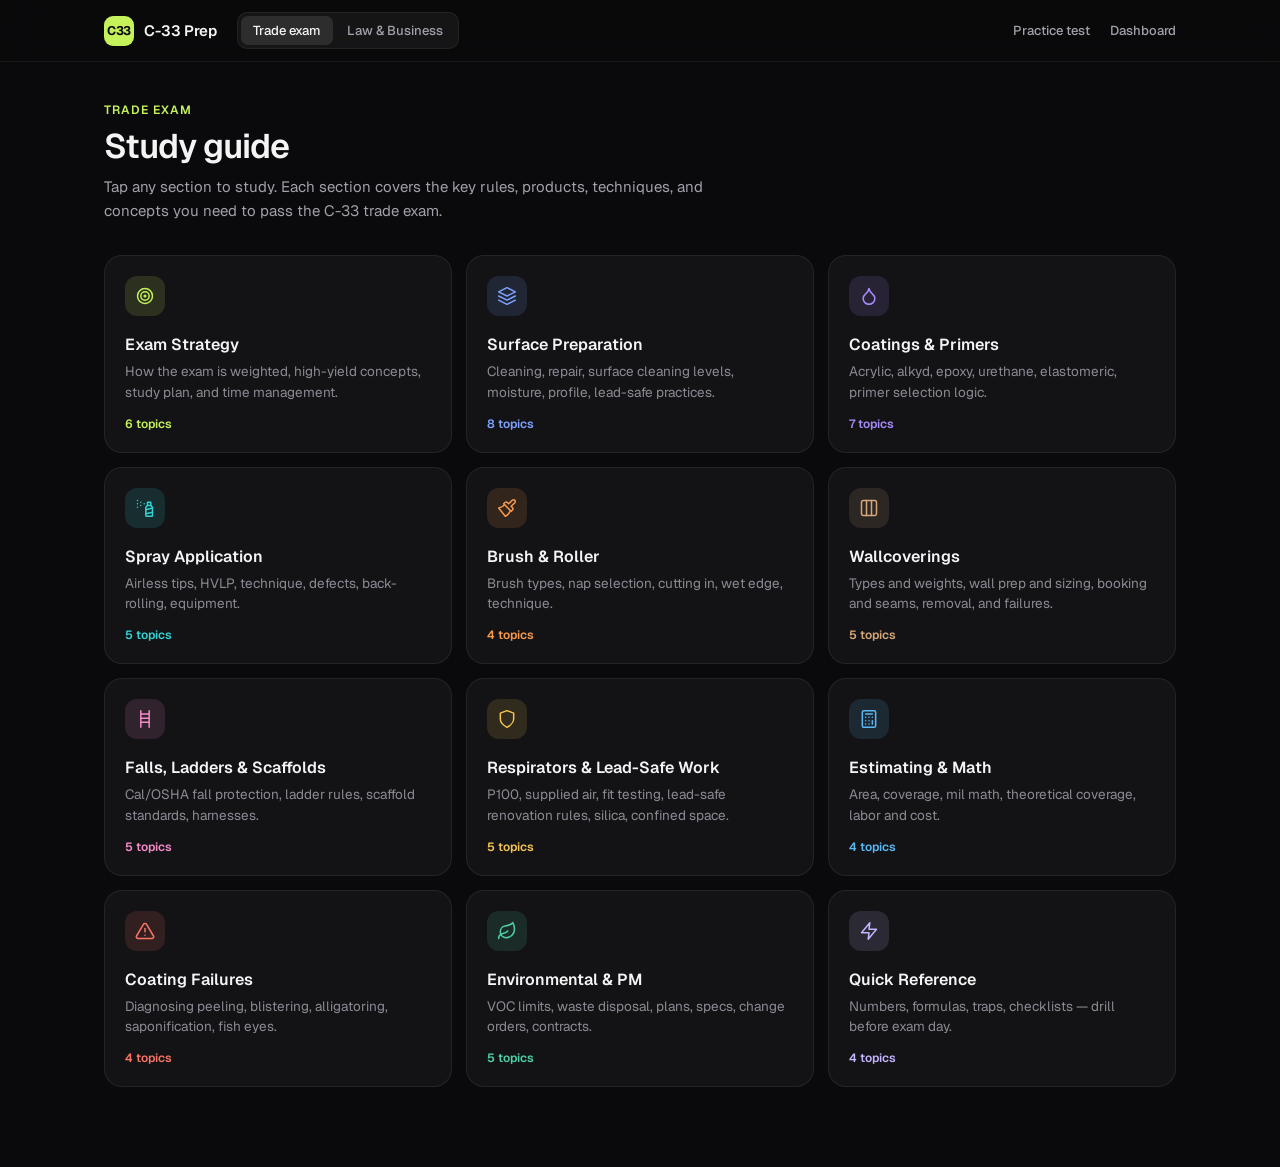
==== commit 66116a14: "Fix read-aloud stopping instantly on Android When an utterance failed, the player silently skipped t" ====
--- a/c33-trade-study-guide.html
+++ b/c33-trade-study-guide.html
@@ -281,7 +281,7 @@
 
   st_distractors: {title: "How CSLB Tries to Trick You", html: "\n<div class=\"block-h2\">Distractor Pattern Recognition</div>\n<div class=\"block-p\">Trade exams use predictable distractor patterns. Once you see them, you can't unsee them. These are the 10 most common.</div>\n\n<div class=\"block-h2\">Trap #1: The \"Sounds Right But Skips Prep\" Answer</div>\n<div class=\"callout red\"><div class=\"callout-title\">The Setup</div><div class=\"callout-body\">\n<div class=\"callout-item\">Question describes a problem (peeling, blistering, poor adhesion)</div>\n<div class=\"callout-item\">One answer says \"apply a higher-quality paint\" or \"add a second coat\"</div>\n<div class=\"callout-item\">The correct answer almost always involves identifying or fixing the underlying substrate / prep / moisture issue first</div>\n</div></div>\n\n<div class=\"block-h2\">Trap #2: The Absolute Word</div>\n<div class=\"block-p\">Answers containing <strong>\"always,\" \"never,\" \"all,\" \"every,\" \"only\"</strong> are usually wrong. Trade work is conditional.</div>\n<ul class=\"block-ul\">\n<li class=\"block-li\">\"Generally,\" \"typically,\" \"usually,\" \"in most cases\" \u2192 more often correct</li>\n<li class=\"block-li\"><strong>Exception:</strong> Code/safety minimums ARE absolute (e.g., \"fall protection is required at 6 ft\" \u2014 that IS absolute)</li>\n</ul>\n\n<div class=\"block-h2\">Trap #3: The Plausible Wrong Tool</div>\n<div class=\"block-p\">A spray question lists 4 tip sizes. Three are plausible; one is obviously wrong. Contractors State License Board (CSLB) pulls you toward the middle plausible answer. <strong>Solve it with the math</strong> (fan width and orifice) \u2014 don't pattern-match.</div>\n\n<div class=\"block-h2\">Trap #4: The \"Almost Right\" Sequence</div>\n<div class=\"callout blue\"><div class=\"callout-title\">Memorize the Canonical Sequence</div><div class=\"callout-body\">\n<div class=\"callout-item nobullet\"><strong>Clean \u2192 Repair \u2192 Sand/Profile \u2192 Spot Prime \u2192 Full Prime \u2192 Topcoat</strong></div>\n<div class=\"callout-item nobullet\">For exterior wood: pressure wash \u2192 scrape \u2192 sand \u2192 spot prime bare wood \u2192 caulk \u2192 full prime if needed \u2192 topcoat</div>\n</div></div>\n<div class=\"block-p\">Wrong answers swap two adjacent steps. If you've memorized the canonical sequence, you can spot the swap instantly.</div>\n\n<div class=\"block-h2\">Trap #5: The Generous Coverage Claim</div>\n<ul class=\"block-ul\">\n<li class=\"block-li\">Estimating questions sometimes inflate coverage to make the math come out clean</li>\n<li class=\"block-li\">Real-world rough stucco: 100-150 sq ft/gal</li>\n<li class=\"block-li\">Real-world smooth drywall: 350-400 sq ft/gal</li>\n<li class=\"block-li\">If a question gives \"400 sq ft per gallon on rough stucco\" \u2014 they may be testing whether you'll question unrealistic numbers, OR providing theoretical not practical</li>\n</ul>\n\n<div class=\"block-h2\">Trap #6: The Mixed Code Reference</div>\n<div class=\"callout red\"><div class=\"callout-title\">Construction vs General Industry</div><div class=\"callout-body\">\n<div class=\"callout-item\">California's workplace safety agency (Cal/OSHA) general industry vs construction standards differ</div>\n<div class=\"callout-item\">Painting jobsites are usually <strong>construction</strong> = 6 ft fall protection trigger</div>\n<div class=\"callout-item\">Don't pick the 4 ft answer unless the scenario specifies general industry</div>\n</div></div>\n\n<div class=\"block-h2\">Trap #7: The \"All of the Above\" Lure</div>\n<div class=\"block-p\">On safety questions, \"all of the above\" is correct surprisingly often when each individual answer is true. But on technical questions, watch for one item that's subtly wrong \u2014 it disqualifies the all-of-above choice.</div>\n\n<div class=\"block-h2\">Trap #8: Manufacturer vs Code vs Best Practice</div>\n<div class=\"block-p\">When choices conflict between three sources:</div>\n<table class=\"block-table\"><thead><tr><th>Question Type</th><th>Usually Pick</th></tr></thead><tbody>\n<tr><td>Product / coating questions</td><td>Manufacturer's instructions</td></tr>\n<tr><td>Safety questions</td><td>Code / Cal-OSHA</td></tr>\n<tr><td>Generic best-practice questions</td><td>Industry standard practice</td></tr>\n</tbody></table>\n\n<div class=\"block-h2\">Trap #9: The Estimating Decimal Trick</div>\n<div class=\"callout gold\"><div class=\"callout-title\">Math Right, Units Wrong</div><div class=\"callout-body\">\n<div class=\"callout-item\">Gallons calculated when they asked for quarts</div>\n<div class=\"callout-item\">Hours when they asked for days</div>\n<div class=\"callout-item\">Linear feet vs square feet</div>\n<div class=\"callout-item\"><strong>Always re-read what unit is being requested before circling</strong></div>\n</div></div>\n\n<div class=\"block-h2\">Trap #10: The Old Standard</div>\n<div class=\"block-p\">Older study materials reference outdated volatile organic compound (VOC) limits, lead disclosure rules, or Occupational Safety and Health Administration (OSHA) thresholds. <strong>Trust the most current and most stringent California-specific rule when in doubt</strong> (regional air quality district limits are typically the strictest).</div>\n\n<div class=\"block-h2\">Process for Hard Questions</div>\n<ol class=\"block-ul\">\n<li class=\"block-li\"><strong>Read carefully</strong> \u2014 watch for NOT, EXCEPT, ALL, ONLY</li>\n<li class=\"block-li\"><strong>Eliminate first</strong> \u2014 cross out obvious wrong answers</li>\n<li class=\"block-li\"><strong>Check for traps</strong> \u2014 is the \"easy\" answer skipping prep? An absolute word? A unit mismatch?</li>\n<li class=\"block-li\"><strong>Apply tiebreaker bias</strong> \u2014 surface prep, safety, manufacturer's instructions</li>\n<li class=\"block-li\"><strong>Trust the math</strong> \u2014 calculate, don't pattern-match</li>\n<li class=\"block-li\"><strong>Flag and return</strong> \u2014 don't get stuck; come back to hard ones</li>\n</ol>\n\n<div class=\"callout green\"><div class=\"callout-title\">Reading Comprehension Matters</div><div class=\"callout-body\">\n<div class=\"callout-item\">Many wrong answers come from misreading the question \u2014 not from not knowing</div>\n<div class=\"callout-item\">Read the question stem twice before looking at answers</div>\n<div class=\"callout-item\">Underline key terms mentally: NOT, EXCEPT, MOST, LEAST, FIRST</div>\n</div></div>\n"},
 
-  st_30day: {title: "30-Day Accelerated Study Plan", html: "\n<div class=\"block-h2\">Plan Overview</div>\n<div class=\"callout blue\"><div class=\"callout-title\">Designed For</div><div class=\"callout-body\">\n<div class=\"callout-item\">Working contractor preparing while running a business</div>\n<div class=\"callout-item\">~1 hour per weekday + 2 hours per weekend day</div>\n<div class=\"callout-item\">Total ~50 hours over 30 days</div>\n<div class=\"callout-item\">Pace can be compressed to 14 days at ~3.5 hrs/day if needed</div>\n</div></div>\n\n<div class=\"block-h2\">Week 1: Foundation (Days 1-7)</div>\n<div class=\"block-p\"><strong>Goal:</strong> Build the substrate and coating selection foundation. This is over half of exam content.</div>\n\n<div class=\"block-h3\">Daily Plan</div>\n<table class=\"block-table\"><thead><tr><th>Day</th><th>Focus</th></tr></thead><tbody>\n<tr><td>Day 1</td><td>Surface Preparation \u2014 Why Prep Is Everything; Universal Sequence</td></tr>\n<tr><td>Day 2</td><td>Surface Preparation \u2014 Cleaning by Substrate; Surface Cleaning Levels</td></tr>\n<tr><td>Day 3</td><td>Surface Preparation \u2014 Moisture; lead-safe renovation rules; Common Mistakes</td></tr>\n<tr><td>Day 4</td><td>Coatings \u2014 Anatomy of Paint; Binder Types</td></tr>\n<tr><td>Day 5</td><td>Coatings \u2014 Primers; Specialty Coatings</td></tr>\n<tr><td>Day 6</td><td>Coatings \u2014 Sheens & pigment volume concentration (PVC); Recoat Windows</td></tr>\n<tr><td>Day 7</td><td>Review week 1; take 50 questions from Practice Test (sections 1-3)</td></tr>\n</tbody></table>\n\n<div class=\"block-h2\">Week 2: Application & Tools (Days 8-14)</div>\n<div class=\"block-p\"><strong>Goal:</strong> Master spray, brush/roller, and tool fundamentals.</div>\n\n<table class=\"block-table\"><thead><tr><th>Day</th><th>Focus</th></tr></thead><tbody>\n<tr><td>Day 8</td><td>Spray \u2014 Three Systems Compared; Tip Numbering</td></tr>\n<tr><td>Day 9</td><td>Spray \u2014 Technique; Defects diagnosis</td></tr>\n<tr><td>Day 10</td><td>Spray \u2014 Safety & Equipment Care</td></tr>\n<tr><td>Day 11</td><td>Brush & Roller \u2014 Brush Selection; Roller Naps</td></tr>\n<tr><td>Day 12</td><td>Brush & Roller \u2014 Cutting In; Tool Care</td></tr>\n<tr><td>Day 13</td><td>Practice 75 questions (sections 4-6)</td></tr>\n<tr><td>Day 14</td><td>Review weak areas from week 2 practice; re-read missed-topic study guides</td></tr>\n</tbody></table>\n\n<div class=\"block-h2\">Week 3: Safety, Failures, Math (Days 15-21)</div>\n<div class=\"block-p\"><strong>Goal:</strong> Cover safety regulations, failure diagnostics, and estimating math.</div>\n\n<table class=\"block-table\"><thead><tr><th>Day</th><th>Focus</th></tr></thead><tbody>\n<tr><td>Day 15</td><td>Safety/Falls \u2014 Fall Protection Triggers; Ladder Safety</td></tr>\n<tr><td>Day 16</td><td>Safety/Falls \u2014 Scaffolds; per- and polyfluoroalkyl substances (PFAS); Aerial Lifts</td></tr>\n<tr><td>Day 17</td><td>Safety/Resp \u2014 Respirators; Lead-Safe Work; Silica</td></tr>\n<tr><td>Day 18</td><td>Safety/Resp \u2014 SDS; Confined Space</td></tr>\n<tr><td>Day 19</td><td>Coating Failures \u2014 Diagnostic Mindset; All four failure topics</td></tr>\n<tr><td>Day 20</td><td>Estimating \u2014 Area; Coverage; Mils; Labor (work all examples)</td></tr>\n<tr><td>Day 21</td><td>Practice 75 questions (sections 7-9); review</td></tr>\n</tbody></table>\n\n<div class=\"block-h2\">Week 4: Environmental, Review, Drill (Days 22-30)</div>\n<div class=\"block-p\"><strong>Goal:</strong> Complete remaining topics, drill weak areas, take full practice exams.</div>\n\n<table class=\"block-table\"><thead><tr><th>Day</th><th>Focus</th></tr></thead><tbody>\n<tr><td>Day 22</td><td>Environmental \u2014 volatile organic compound (VOC); Hazardous Waste; Plans/Specs; Contracts</td></tr>\n<tr><td>Day 23</td><td>Quick Reference \u2014 Numbers; Formulas; Exam Traps</td></tr>\n<tr><td>Day 24</td><td>Take full Practice Test (any 115 questions in 3.5 hrs simulated conditions)</td></tr>\n<tr><td>Day 25</td><td>Review every missed question; re-read those sections</td></tr>\n<tr><td>Day 26</td><td>Re-read Top 25 Concepts; Distractor Patterns</td></tr>\n<tr><td>Day 27</td><td>Take second full Practice Test (different 115 questions)</td></tr>\n<tr><td>Day 28</td><td>Review missed questions; final weak area review</td></tr>\n<tr><td>Day 29</td><td>Light review only \u2014 Quick Reference numbers and formulas</td></tr>\n<tr><td>Day 30</td><td>Rest day. Do NOT cram. Light review of cheat sheets only.</td></tr>\n</tbody></table>\n\n<div class=\"block-h2\">Compressed 14-Day Plan</div>\n<div class=\"callout gold\"><div class=\"callout-title\">If You Have Less Time</div><div class=\"callout-body\">\n<div class=\"callout-item\">Days 1-3: Surface prep + coatings (the largest categories)</div>\n<div class=\"callout-item\">Days 4-6: Spray + brush/roller + tools</div>\n<div class=\"callout-item\">Days 7-8: All safety topics</div>\n<div class=\"callout-item\">Days 9-10: Failures + estimating</div>\n<div class=\"callout-item\">Days 11-12: Environmental + Quick Reference + Top 25</div>\n<div class=\"callout-item\">Days 13-14: Practice tests, review missed questions, light review only</div>\n</div></div>\n\n<div class=\"block-h2\">Daily Study Routine</div>\n<ol class=\"block-ul\">\n<li class=\"block-li\"><strong>Read the topic</strong> in the study guide (15 min)</li>\n<li class=\"block-li\"><strong>Identify weak spots</strong> \u2014 what was new, what was confusing</li>\n<li class=\"block-li\"><strong>Drill questions</strong> from the practice test on that topic (20-30 min)</li>\n<li class=\"block-li\"><strong>Review wrong answers</strong> \u2014 go back to the study guide for those areas (15 min)</li>\n<li class=\"block-li\"><strong>Note recurring weaknesses</strong> for follow-up review</li>\n</ol>\n\n<div class=\"block-h2\">Spaced Repetition</div>\n<div class=\"block-p\">Don't just study once. Revisit material on a schedule:</div>\n<ul class=\"block-ul\">\n<li class=\"block-li\">Review same day after first learning</li>\n<li class=\"block-li\">Review next day briefly</li>\n<li class=\"block-li\">Review one week later</li>\n<li class=\"block-li\">Final review night before exam (just cheat sheets)</li>\n</ul>\n\n<div class=\"block-h2\">Track Your Progress</div>\n<div class=\"callout green\"><div class=\"callout-title\">Practice Test Scoring Goals</div><div class=\"callout-body\">\n<div class=\"callout-item\">First full practice test: aim for 70%+</div>\n<div class=\"callout-item\">Second full practice test: aim for 80%+</div>\n<div class=\"callout-item\">If consistently below 75% near exam day, postpone</div>\n<div class=\"callout-item\">If consistently above 85%, you're ready</div>\n</div></div>\n\n<div class=\"block-h2\">Common Pitfalls to Avoid</div>\n<div class=\"callout red\"><div class=\"callout-title\">Don't Do This</div><div class=\"callout-body\">\n<div class=\"callout-item\">Cramming the night before \u2014 sleep is more valuable</div>\n<div class=\"callout-item\">Memorizing answers instead of understanding concepts (questions vary)</div>\n<div class=\"callout-item\">Skipping topics you find boring (they may be exam favorites)</div>\n<div class=\"callout-item\">Studying only one source \u2014 use this guide PLUS the practice test</div>\n<div class=\"callout-item\">Ignoring the math \u2014 it's calculator-friendly but you need to set up correctly</div>\n</div></div>\n"},
+  st_30day: {title: "30-Day Accelerated Study Plan", html: "\n<div class=\"block-h2\">Plan Overview</div>\n<div class=\"callout blue\"><div class=\"callout-title\">Designed For</div><div class=\"callout-body\">\n<div class=\"callout-item\">Working contractor preparing while running a business</div>\n<div class=\"callout-item\">~1 hour per weekday + 2 hours per weekend day</div>\n<div class=\"callout-item\">Total ~50 hours over 30 days</div>\n<div class=\"callout-item\">Pace can be compressed to 14 days at ~3.5 hrs/day if needed</div>\n</div></div>\n\n<div class=\"block-h2\">Week 1: Foundation (Days 1-7)</div>\n<div class=\"block-p\"><strong>Goal:</strong> Build the substrate and coating selection foundation. This is over half of exam content.</div>\n\n<div class=\"block-h3\">Daily Plan</div>\n<table class=\"block-table\"><thead><tr><th>Day</th><th>Focus</th></tr></thead><tbody>\n<tr><td>Day 1</td><td>Surface Preparation \u2014 Why Prep Is Everything; Universal Sequence</td></tr>\n<tr><td>Day 2</td><td>Surface Preparation \u2014 Cleaning by Substrate; Surface Cleaning Levels</td></tr>\n<tr><td>Day 3</td><td>Surface Preparation \u2014 Moisture; lead-safe renovation rules; Common Mistakes</td></tr>\n<tr><td>Day 4</td><td>Coatings \u2014 Anatomy of Paint; Binder Types</td></tr>\n<tr><td>Day 5</td><td>Coatings \u2014 Primers; Specialty Coatings</td></tr>\n<tr><td>Day 6</td><td>Coatings \u2014 Sheens & pigment volume concentration (PVC); Recoat Windows</td></tr>\n<tr><td>Day 7</td><td>Review week 1; take 50 questions from Practice Test (sections 1-3)</td></tr>\n</tbody></table>\n\n<div class=\"block-h2\">Week 2: Application & Tools (Days 8-14)</div>\n<div class=\"block-p\"><strong>Goal:</strong> Master spray, brush/roller, and tool fundamentals.</div>\n\n<table class=\"block-table\"><thead><tr><th>Day</th><th>Focus</th></tr></thead><tbody>\n<tr><td>Day 8</td><td>Spray \u2014 Three Systems Compared; Tip Numbering</td></tr>\n<tr><td>Day 9</td><td>Spray \u2014 Technique; Defects diagnosis</td></tr>\n<tr><td>Day 10</td><td>Spray \u2014 Safety & Equipment Care</td></tr>\n<tr><td>Day 11</td><td>Brush & Roller \u2014 Brush Selection; Roller Naps</td></tr>\n<tr><td>Day 12</td><td>Brush & Roller \u2014 Cutting In; Tool Care</td></tr>\n<tr><td>Day 13</td><td>Practice 75 questions (sections 4-6)</td></tr>\n<tr><td>Day 14</td><td>Review weak areas from week 2 practice; re-read missed-topic study guides</td></tr>\n</tbody></table>\n\n<div class=\"block-h2\">Week 3: Safety, Failures, Math (Days 15-21)</div>\n<div class=\"block-p\"><strong>Goal:</strong> Cover safety regulations, failure diagnostics, and estimating math.</div>\n\n<table class=\"block-table\"><thead><tr><th>Day</th><th>Focus</th></tr></thead><tbody>\n<tr><td>Day 15</td><td>Safety/Falls \u2014 Fall Protection Triggers; Ladder Safety</td></tr>\n<tr><td>Day 16</td><td>Safety/Falls \u2014 Scaffolds; personal fall arrest systems (PFAS); Aerial Lifts</td></tr>\n<tr><td>Day 17</td><td>Safety/Resp \u2014 Respirators; Lead-Safe Work; Silica</td></tr>\n<tr><td>Day 18</td><td>Safety/Resp \u2014 SDS; Confined Space</td></tr>\n<tr><td>Day 19</td><td>Coating Failures \u2014 Diagnostic Mindset; All four failure topics</td></tr>\n<tr><td>Day 20</td><td>Estimating \u2014 Area; Coverage; Mils; Labor (work all examples)</td></tr>\n<tr><td>Day 21</td><td>Practice 75 questions (sections 7-9); review</td></tr>\n</tbody></table>\n\n<div class=\"block-h2\">Week 4: Environmental, Review, Drill (Days 22-30)</div>\n<div class=\"block-p\"><strong>Goal:</strong> Complete remaining topics, drill weak areas, take full practice exams.</div>\n\n<table class=\"block-table\"><thead><tr><th>Day</th><th>Focus</th></tr></thead><tbody>\n<tr><td>Day 22</td><td>Environmental \u2014 volatile organic compound (VOC); Hazardous Waste; Plans/Specs; Contracts</td></tr>\n<tr><td>Day 23</td><td>Quick Reference \u2014 Numbers; Formulas; Exam Traps</td></tr>\n<tr><td>Day 24</td><td>Take full Practice Test (any 115 questions in 3.5 hrs simulated conditions)</td></tr>\n<tr><td>Day 25</td><td>Review every missed question; re-read those sections</td></tr>\n<tr><td>Day 26</td><td>Re-read Top 25 Concepts; Distractor Patterns</td></tr>\n<tr><td>Day 27</td><td>Take second full Practice Test (different 115 questions)</td></tr>\n<tr><td>Day 28</td><td>Review missed questions; final weak area review</td></tr>\n<tr><td>Day 29</td><td>Light review only \u2014 Quick Reference numbers and formulas</td></tr>\n<tr><td>Day 30</td><td>Rest day. Do NOT cram. Light review of cheat sheets only.</td></tr>\n</tbody></table>\n\n<div class=\"block-h2\">Compressed 14-Day Plan</div>\n<div class=\"callout gold\"><div class=\"callout-title\">If You Have Less Time</div><div class=\"callout-body\">\n<div class=\"callout-item\">Days 1-3: Surface prep + coatings (the largest categories)</div>\n<div class=\"callout-item\">Days 4-6: Spray + brush/roller + tools</div>\n<div class=\"callout-item\">Days 7-8: All safety topics</div>\n<div class=\"callout-item\">Days 9-10: Failures + estimating</div>\n<div class=\"callout-item\">Days 11-12: Environmental + Quick Reference + Top 25</div>\n<div class=\"callout-item\">Days 13-14: Practice tests, review missed questions, light review only</div>\n</div></div>\n\n<div class=\"block-h2\">Daily Study Routine</div>\n<ol class=\"block-ul\">\n<li class=\"block-li\"><strong>Read the topic</strong> in the study guide (15 min)</li>\n<li class=\"block-li\"><strong>Identify weak spots</strong> \u2014 what was new, what was confusing</li>\n<li class=\"block-li\"><strong>Drill questions</strong> from the practice test on that topic (20-30 min)</li>\n<li class=\"block-li\"><strong>Review wrong answers</strong> \u2014 go back to the study guide for those areas (15 min)</li>\n<li class=\"block-li\"><strong>Note recurring weaknesses</strong> for follow-up review</li>\n</ol>\n\n<div class=\"block-h2\">Spaced Repetition</div>\n<div class=\"block-p\">Don't just study once. Revisit material on a schedule:</div>\n<ul class=\"block-ul\">\n<li class=\"block-li\">Review same day after first learning</li>\n<li class=\"block-li\">Review next day briefly</li>\n<li class=\"block-li\">Review one week later</li>\n<li class=\"block-li\">Final review night before exam (just cheat sheets)</li>\n</ul>\n\n<div class=\"block-h2\">Track Your Progress</div>\n<div class=\"callout green\"><div class=\"callout-title\">Practice Test Scoring Goals</div><div class=\"callout-body\">\n<div class=\"callout-item\">First full practice test: aim for 70%+</div>\n<div class=\"callout-item\">Second full practice test: aim for 80%+</div>\n<div class=\"callout-item\">If consistently below 75% near exam day, postpone</div>\n<div class=\"callout-item\">If consistently above 85%, you're ready</div>\n</div></div>\n\n<div class=\"block-h2\">Common Pitfalls to Avoid</div>\n<div class=\"callout red\"><div class=\"callout-title\">Don't Do This</div><div class=\"callout-body\">\n<div class=\"callout-item\">Cramming the night before \u2014 sleep is more valuable</div>\n<div class=\"callout-item\">Memorizing answers instead of understanding concepts (questions vary)</div>\n<div class=\"callout-item\">Skipping topics you find boring (they may be exam favorites)</div>\n<div class=\"callout-item\">Studying only one source \u2014 use this guide PLUS the practice test</div>\n<div class=\"callout-item\">Ignoring the math \u2014 it's calculator-friendly but you need to set up correctly</div>\n</div></div>\n"},
 
   st_timemgmt: {title: "Exam Day Time Management", html: "\n<div class=\"block-h2\">Pacing the 3.5-Hour Exam</div>\n<div class=\"callout blue\"><div class=\"callout-title\">The Math</div><div class=\"callout-body\">\n<div class=\"callout-item nobullet\">115 questions \u00f7 210 minutes = <strong>~1.8 minutes per question average</strong></div>\n<div class=\"callout-item nobullet\">Most questions take 30-60 seconds</div>\n<div class=\"callout-item nobullet\">Math problems may take 2-3 minutes</div>\n<div class=\"callout-item nobullet\">You have buffer time if you pace correctly</div>\n</div></div>\n\n<div class=\"block-h2\">Pacing Targets</div>\n<table class=\"block-table\"><thead><tr><th>Time Elapsed</th><th>Should Be On Question</th></tr></thead><tbody>\n<tr><td>30 minutes</td><td>~25</td></tr>\n<tr><td>60 minutes</td><td>~45-50</td></tr>\n<tr><td>90 minutes</td><td>~70</td></tr>\n<tr><td>120 minutes</td><td>~90-95</td></tr>\n<tr><td>150 minutes</td><td>Done with first pass</td></tr>\n<tr><td>180-210 minutes</td><td>Review flagged questions</td></tr>\n</tbody></table>\n\n<div class=\"block-h2\">The Three-Pass Strategy</div>\n\n<div class=\"block-h3\">Pass 1: Quick Wins (90 minutes)</div>\n<ul class=\"block-ul\">\n<li class=\"block-li\">Go through every question once</li>\n<li class=\"block-li\">Answer questions you know immediately</li>\n<li class=\"block-li\"><strong>Flag</strong> questions you're unsure about \u2014 don't get stuck</li>\n<li class=\"block-li\">Skip math problems if they look complex (return on pass 2)</li>\n<li class=\"block-li\">Goal: get 70-80 quick answers down</li>\n</ul>\n\n<div class=\"block-h3\">Pass 2: Calculated Effort (60 minutes)</div>\n<ul class=\"block-ul\">\n<li class=\"block-li\">Return to flagged questions</li>\n<li class=\"block-li\">Work through math problems carefully</li>\n<li class=\"block-li\">Apply elimination strategy on tough ones</li>\n<li class=\"block-li\">Make your best educated guess on any you can't crack</li>\n<li class=\"block-li\"><strong>Don't leave anything blank</strong> \u2014 wrong answers don't penalize beyond not getting credit</li>\n</ul>\n\n<div class=\"block-h3\">Pass 3: Final Review (30+ minutes)</div>\n<ul class=\"block-ul\">\n<li class=\"block-li\">Re-read questions you flagged as \"still uncertain\"</li>\n<li class=\"block-li\">Verify math answers (units, decimal places)</li>\n<li class=\"block-li\">Look for misread questions (NOT, EXCEPT)</li>\n<li class=\"block-li\"><strong>Don't second-guess</strong> answers you were initially confident about</li>\n<li class=\"block-li\">First instinct is usually correct unless you have a clear reason to change</li>\n</ul>\n\n<div class=\"block-h2\">When You're Stuck</div>\n<div class=\"callout gold\"><div class=\"callout-title\">The 60-Second Rule</div><div class=\"callout-body\">\n<div class=\"callout-item\">If you've spent 60+ seconds and don't see the answer, move on</div>\n<div class=\"callout-item\">Flag and return</div>\n<div class=\"callout-item\">Time spent stuck = time stolen from easier questions later</div>\n</div></div>\n\n<div class=\"block-h2\">Elimination Strategy</div>\n<div class=\"block-p\">When you don't know the answer outright:</div>\n<ol class=\"block-ul\">\n<li class=\"block-li\"><strong>Eliminate the obviously wrong</strong> \u2014 usually 1-2 of the 4 are clearly off</li>\n<li class=\"block-li\"><strong>Check for distractor patterns</strong> \u2014 absolute words, prep-skipping, wrong units</li>\n<li class=\"block-li\"><strong>Apply tiebreaker bias</strong> \u2014 surface prep, safety, manufacturer's instructions</li>\n<li class=\"block-li\"><strong>Pick and move on</strong> \u2014 don't agonize</li>\n</ol>\n\n<div class=\"block-h2\">Math Problem Strategy</div>\n\n<div class=\"block-h3\">Setup First</div>\n<ol class=\"block-ul\">\n<li class=\"block-li\">Write down what's given (on scratch paper)</li>\n<li class=\"block-li\">Identify what's asked (gallons? mils? hours?)</li>\n<li class=\"block-li\">Identify the formula needed</li>\n<li class=\"block-li\">Plug in values</li>\n<li class=\"block-li\">Calculate</li>\n<li class=\"block-li\"><strong>Check units</strong> \u2014 most math errors are unit errors</li>\n</ol>\n\n<div class=\"block-h3\">Sanity Check</div>\n<ul class=\"block-ul\">\n<li class=\"block-li\">Does the answer make physical sense?</li>\n<li class=\"block-li\">If calculating gallons for a small room and you get 50 gal, recheck</li>\n<li class=\"block-li\">If calculating wall area and you get 50,000 sq ft for a house, recheck</li>\n<li class=\"block-li\">Eliminate obviously absurd answer choices first</li>\n</ul>\n\n<div class=\"block-h2\">Mental State Management</div>\n\n<div class=\"block-h3\">If You Hit a Hard Streak</div>\n<div class=\"callout blue\"><div class=\"callout-title\">Stay Calm</div><div class=\"callout-body\">\n<div class=\"callout-item\">Hard questions are randomly distributed \u2014 they cluster sometimes</div>\n<div class=\"callout-item\">A run of unfamiliar questions doesn't mean you're failing</div>\n<div class=\"callout-item\">Take a 30-second breath, refocus, keep moving</div>\n<div class=\"callout-item\">You only need 75% \u2014 you can miss plenty</div>\n</div></div>\n\n<div class=\"block-h3\">If You Finish Early</div>\n<ul class=\"block-ul\">\n<li class=\"block-li\"><strong>Don't leave early</strong> \u2014 use every minute to review</li>\n<li class=\"block-li\">Re-read questions where you weren't 100% sure</li>\n<li class=\"block-li\">Verify math answers</li>\n<li class=\"block-li\">Check for unanswered questions (everything must have an answer)</li>\n</ul>\n\n<div class=\"block-h2\">Bathroom and Breaks</div>\n<ul class=\"block-ul\">\n<li class=\"block-li\">PSI testing centers usually allow restroom breaks</li>\n<li class=\"block-li\">Clock continues running during breaks</li>\n<li class=\"block-li\">Plan for one if you need it (around the 90-minute mark is common)</li>\n<li class=\"block-li\">Don't drink excessive caffeine right before \u2014 needing 3 breaks costs 10+ minutes</li>\n</ul>\n\n<div class=\"block-h2\">Final 15 Minutes</div>\n<div class=\"callout red\"><div class=\"callout-title\">Critical Rules</div><div class=\"callout-body\">\n<div class=\"callout-item\">Make sure EVERY question has an answer \u2014 even guesses are better than blank</div>\n<div class=\"callout-item\">Don't change answers you were confident about without strong reason</div>\n<div class=\"callout-item\">Don't panic if you have unanswered questions \u2014 quickly mark a default answer (B is statistically common)</div>\n<div class=\"callout-item\">Submit before time runs out \u2014 partial submission auto-saves typically work but don't risk it</div>\n</div></div>\n\n<div class=\"block-h2\">Scoring on the Spot</div>\n<div class=\"block-p\">PSI typically gives provisional pass/fail immediately at the testing center. Official notification follows within days. If you fail, you can retake \u2014 but with a waiting period and additional fee.</div>\n"},
 
@@ -337,9 +337,9 @@
 
   sf_scaffolds: {title: "Scaffold Requirements", html: "\n<div class=\"block-h2\">Guardrail Requirements</div>\n<div class=\"callout blue\"><div class=\"callout-title\">The 42-Inch Standard</div><div class=\"callout-body\">\n<div class=\"callout-item nobullet\"><strong>Top rail:</strong> 42 inches \u00b13\" above the platform</div>\n<div class=\"callout-item nobullet\"><strong>Midrail:</strong> halfway between top rail and platform (~21\")</div>\n<div class=\"callout-item nobullet\"><strong>Toeboard:</strong> at least 4 inches high</div>\n</div></div>\n\n<div class=\"block-h3\">When Guardrails Are Required</div>\n<ul class=\"block-ul\">\n<li class=\"block-li\">On open sides of scaffolds <strong>above 10 feet</strong> (California's workplace safety agency (Cal/OSHA) scaffold rule)</li>\n<li class=\"block-li\">Below 10 feet, guardrails not required (though good practice)</li>\n<li class=\"block-li\">Don't confuse with the 6-foot fall protection trigger for other situations</li>\n</ul>\n\n<div class=\"block-h2\">Platform Requirements</div>\n<ul class=\"block-ul\">\n<li class=\"block-li\">Fully planked or decked</li>\n<li class=\"block-li\">No gaps wider than 1\" between planks</li>\n<li class=\"block-li\">Workers must not be able to step through and fall</li>\n<li class=\"block-li\">Plank overlap: at least 6\" (12\" preferred); plank ends cleated or extended to supports</li>\n</ul>\n\n<div class=\"block-h2\">Capacity Ratings</div>\n<table class=\"block-table\"><thead><tr><th>Duty</th><th>Load Per Square Foot</th></tr></thead><tbody>\n<tr><td><strong>Light duty</strong></td><td>25 psf \u2014 workers, hand tools</td></tr>\n<tr><td><strong>Medium duty</strong></td><td>50 psf \u2014 typical materials</td></tr>\n<tr><td><strong>Heavy duty</strong></td><td>75 psf \u2014 masonry, heavy materials</td></tr>\n</tbody></table>\n<div class=\"block-p\">Cal/OSHA requires scaffold + components rated 4\u00d7 the maximum intended load.</div>\n\n<div class=\"block-h2\">Competent Person</div>\n<div class=\"callout gold\"><div class=\"callout-title\">Cal/OSHA Definition</div><div class=\"callout-body\">\n<div class=\"callout-item\">Capable of identifying existing and predictable hazards</div>\n<div class=\"callout-item\">Authorized to take prompt corrective action</div>\n<div class=\"callout-item\">Required for scaffold erection, dismantling, modification</div>\n<div class=\"callout-item\">Required for daily inspection</div>\n</div></div>\n\n<div class=\"block-h2\">Inspection Schedule</div>\n<ul class=\"block-ul\">\n<li class=\"block-li\">Daily inspection by competent person before each work shift</li>\n<li class=\"block-li\">Reinspection after wind storms, vehicle impact, or modifications</li>\n<li class=\"block-li\">Document inspections \u2014 required for Cal/OSHA records</li>\n</ul>\n\n<div class=\"block-h2\">Base Plates and Mud Sills</div>\n<ul class=\"block-ul\">\n<li class=\"block-li\">Base plates spread the leg load on uneven ground</li>\n<li class=\"block-li\">Mud sills (large planks) further distribute on soft soil</li>\n<li class=\"block-li\">Without them, scaffold legs sink and the platform tilts</li>\n<li class=\"block-li\">Required for safe erection on most jobsites</li>\n</ul>\n\n<div class=\"block-h2\">Scaffold Near Power Lines</div>\n<div class=\"callout red\"><div class=\"callout-title\">Same 10-Foot Rule</div><div class=\"callout-body\">\n<div class=\"callout-item\">Scaffolds must be 10 feet minimum from energized lines up to 50 kV</div>\n<div class=\"callout-item\">Steel scaffolds are conductive \u2014 same hazard as metal ladders</div>\n<div class=\"callout-item\">Coordinate with utility for de-energization or insulation if closer work needed</div>\n</div></div>\n\n<div class=\"block-h2\">Suspended (Swing Stage) Scaffolds</div>\n<ul class=\"block-ul\">\n<li class=\"block-li\">Workers must wear a personal fall arrest system attached to a SEPARATE vertical lifeline</li>\n<li class=\"block-li\">Lifeline independent of the scaffold itself (belt + suspenders approach)</li>\n<li class=\"block-li\">Counterweights must be approved fixed weights \u2014 never sand bags or removable items</li>\n<li class=\"block-li\">Daily rigging inspection by competent person</li>\n</ul>\n"},
 
-  sf_pfas: {title: "Personal Fall Arrest Systems", html: "\n<div class=\"block-h2\">The Three Components of a per- and polyfluoroalkyl substances (PFAS)</div>\n<table class=\"block-table\"><thead><tr><th>Component</th><th>Function</th></tr></thead><tbody>\n<tr><td><strong>Full-body harness</strong></td><td>Distributes arrest force across thighs, chest, shoulders</td></tr>\n<tr><td><strong>Lanyard or self-retracting lifeline</strong></td><td>Connects harness to anchor; absorbs deceleration force</td></tr>\n<tr><td><strong>Anchor point</strong></td><td>Capable of supporting required loads</td></tr>\n</tbody></table>\n\n<div class=\"callout red\"><div class=\"callout-title\">Body Belts Are Banned</div><div class=\"callout-body\">\n<div class=\"callout-item\">Body belts cause internal injuries during fall arrest</div>\n<div class=\"callout-item\">Concentrate force on the abdomen \u2014 can rupture organs</div>\n<div class=\"callout-item\"><strong>Full-body harnesses required</strong> for fall arrest</div>\n<div class=\"callout-item\">Body belts may still be used for positioning (not arrest)</div>\n</div></div>\n\n<div class=\"block-h2\">Anchor Point Requirements</div>\n<div class=\"callout gold\"><div class=\"callout-title\">5,000 lbs Per Worker</div><div class=\"callout-body\">\n<div class=\"callout-item\">Anchor must support at least 5,000 lbs per attached worker</div>\n<div class=\"callout-item\">OR 2\u00d7 the maximum arresting force in engineered systems certified by qualified person</div>\n<div class=\"callout-item\">Don't anchor to: gutters, vents, drywall, plumbing, decorative trim</div>\n<div class=\"callout-item\">Do anchor to: structural steel, certified roof anchors, engineered points</div>\n</div></div>\n\n<div class=\"block-h2\">Free Fall and Total Fall Distance</div>\n\n<div class=\"block-h3\">Maximum Free Fall</div>\n<ul class=\"block-ul\">\n<li class=\"block-li\">Standard shock-absorbing lanyard: <strong>6 feet maximum free fall</strong></li>\n<li class=\"block-li\">Self-retracting lifelines: typically less than 2 feet free fall</li>\n<li class=\"block-li\">Beyond max free fall, deceleration forces exceed safe limits</li>\n</ul>\n\n<div class=\"block-h3\">Total Fall Clearance Math</div>\n<div class=\"callout blue\"><div class=\"callout-title\">What Goes Below the Worker</div><div class=\"callout-body\">\n<div class=\"callout-item nobullet\">Lanyard length (e.g., 6 ft)</div>\n<div class=\"callout-item nobullet\">+ Deceleration distance (~3.5 ft for shock-absorbing lanyard)</div>\n<div class=\"callout-item nobullet\">+ Harness stretch (~1 ft)</div>\n<div class=\"callout-item nobullet\">+ Worker height (~6 ft)</div>\n<div class=\"callout-item nobullet\">+ Safety factor (~1 ft)</div>\n<div class=\"callout-item nobullet\"><strong>= ~17.5 ft minimum clearance below anchor</strong></div>\n</div></div>\n\n<div class=\"block-p\">If clearance is less than the calculated total, the worker hits the ground/lower level before the system arrests the fall. Critical calculation when working at moderate heights.</div>\n\n<div class=\"block-h2\">Self-Retracting Lifelines (SRLs)</div>\n<ul class=\"block-ul\">\n<li class=\"block-li\">Pay out smoothly during normal movement</li>\n<li class=\"block-li\">Lock on rapid extension (like a seatbelt)</li>\n<li class=\"block-li\">Free fall typically &lt;2 feet vs 6 feet for shock-absorbing lanyard</li>\n<li class=\"block-li\">Less fall clearance needed</li>\n<li class=\"block-li\">Still requires harness and rated anchor</li>\n</ul>\n\n<div class=\"block-h2\">Suspension Trauma</div>\n<div class=\"callout red\"><div class=\"callout-title\">A Hanging Worker Can Die in 30 Minutes</div><div class=\"callout-body\">\n<div class=\"callout-item\">Hanging in a harness restricts blood flow in the legs</div>\n<div class=\"callout-item\">Can cause cardiac arrest within ~30 minutes</div>\n<div class=\"callout-item\">Rescue plan must be in place BEFORE work begins</div>\n<div class=\"callout-item\">Calling 911 is NOT a rescue plan \u2014 too slow</div>\n<div class=\"callout-item\">Rescue equipment on-site: rescue ladder, descent device, or aerial lift</div>\n</div></div>\n\n<div class=\"block-h2\">Inspection</div>\n<ul class=\"block-ul\">\n<li class=\"block-li\">Daily pre-use inspection of harness, lanyard, hardware</li>\n<li class=\"block-li\">Webbing: cuts, burns, fraying, chemical damage</li>\n<li class=\"block-li\">Hardware: bent buckles, corrosion, damaged D-rings</li>\n<li class=\"block-li\">Stitching: separation or pulling</li>\n<li class=\"block-li\">Any harness that arrested a fall must be removed from service immediately \u2014 internal damage may not be visible</li>\n</ul>\n\n<div class=\"block-h2\">Fit and Sizing</div>\n<ul class=\"block-ul\">\n<li class=\"block-li\">Harnesses come in sizes \u2014 improper fit defeats the protection</li>\n<li class=\"block-li\">Train workers on proper donning</li>\n<li class=\"block-li\">Adjust shoulder, chest, and leg straps so harness fits snugly</li>\n<li class=\"block-li\">D-ring should sit between shoulder blades</li>\n</ul>\n"},
-
-  sf_lifts: {title: "Aerial Lifts & Mobile Scaffolds", html: "\n<div class=\"block-h2\">Aerial Lift Types</div>\n<table class=\"block-table\"><thead><tr><th>Lift Type</th><th>Description</th></tr></thead><tbody>\n<tr><td><strong>Scissor lift</strong></td><td>Vertical lift only; platform with guardrails</td></tr>\n<tr><td><strong>Boom lift (cherry picker)</strong></td><td>Articulating or telescoping arm; reaches over obstacles</td></tr>\n<tr><td><strong>Personnel lift</strong></td><td>Single-person vertical lift</td></tr>\n</tbody></table>\n\n<div class=\"block-h2\">Operator Training Required</div>\n<ul class=\"block-ul\">\n<li class=\"block-li\">California's workplace safety agency (Cal/OSHA) requires documented training for each lift type</li>\n<li class=\"block-li\">Training covers: pre-use inspection, controls, hazards, emergency procedures</li>\n<li class=\"block-li\">Trainer must be qualified</li>\n<li class=\"block-li\">Records retained for the duration of employment</li>\n</ul>\n\n<div class=\"block-h2\">Daily Pre-Use Inspection</div>\n<ul class=\"block-ul\">\n<li class=\"block-li\">Tires, hydraulics, hoses, fluid levels</li>\n<li class=\"block-li\">Controls (both base and platform) functional</li>\n<li class=\"block-li\">Emergency lowering system tested</li>\n<li class=\"block-li\">Safety devices (limit switches, alarms) operational</li>\n<li class=\"block-li\">Platform guardrails secure</li>\n<li class=\"block-li\">Document inspection</li>\n</ul>\n\n<div class=\"block-h2\">Fall Protection in Lifts</div>\n\n<div class=\"block-h3\">Boom Lifts</div>\n<div class=\"callout red\"><div class=\"callout-title\">Always Tie Off in a Boom Lift</div><div class=\"callout-body\">\n<div class=\"callout-item\">per- and polyfluoroalkyl substances (PFAS) attached to the platform's anchor point (not external anchor)</div>\n<div class=\"callout-item\">If the boom snaps or basket dislodges, the worker stays with the lift</div>\n<div class=\"callout-item\"><strong>Stay inside the basket</strong> \u2014 climbing out leaves the anchor with the basket</div>\n</div></div>\n\n<div class=\"block-h3\">Scissor Lifts</div>\n<ul class=\"block-ul\">\n<li class=\"block-li\">Fall protection generally provided by guardrails (not PFAS)</li>\n<li class=\"block-li\">Don't lean over guardrails</li>\n<li class=\"block-li\">Don't use ladders or boxes inside the platform to gain height</li>\n</ul>\n\n<div class=\"block-h2\">Position and Setup</div>\n<ul class=\"block-ul\">\n<li class=\"block-li\">Level, stable ground</li>\n<li class=\"block-li\">Clear of overhead hazards (power lines, structures)</li>\n<li class=\"block-li\">10-foot rule from energized lines applies</li>\n<li class=\"block-li\">Outriggers deployed if equipped</li>\n<li class=\"block-li\">Wheels chocked on inclines</li>\n</ul>\n\n<div class=\"block-h2\">Mobile (Rolling) Scaffolds</div>\n\n<div class=\"block-h3\">Wheels Locked During Use</div>\n<ul class=\"block-ul\">\n<li class=\"block-li\">All four wheels locked when work begins</li>\n<li class=\"block-li\">Unlocked wheels can roll from worker movement, vibration, slope</li>\n</ul>\n\n<div class=\"block-h3\">Don't Ride During Movement</div>\n<div class=\"callout red\"><div class=\"callout-title\">Workers Must Dismount Before Moving</div><div class=\"callout-body\">\n<div class=\"callout-item\">Riding a rolling scaffold = guaranteed tip-over</div>\n<div class=\"callout-item\">Prohibited by Cal/OSHA</div>\n<div class=\"callout-item\">Workers descend, scaffold is repositioned and locked, then workers climb back up</div>\n</div></div>\n\n<div class=\"block-h3\">Height-to-Base Ratio</div>\n<ul class=\"block-ul\">\n<li class=\"block-li\"><strong>4:1 indoors</strong> (without outriggers)</li>\n<li class=\"block-li\"><strong>3:1 outdoors</strong> (where wind matters)</li>\n<li class=\"block-li\">Beyond ratio, install outriggers to widen the base</li>\n<li class=\"block-li\">Tall narrow scaffolds tip over without outriggers</li>\n</ul>\n\n<div class=\"block-h2\">Wind and Weather</div>\n<ul class=\"block-ul\">\n<li class=\"block-li\">Discontinue use in high winds (typically 28+ mph or per equipment specs)</li>\n<li class=\"block-li\">Avoid lifts in lightning</li>\n<li class=\"block-li\">Cold weather: hydraulics may operate slowly \u2014 allow warm-up</li>\n</ul>\n\n<div class=\"block-h2\">Emergency Procedures</div>\n<ul class=\"block-ul\">\n<li class=\"block-li\">Know the emergency lower controls (usually at base of lift)</li>\n<li class=\"block-li\">Have a ground person who can operate base controls if needed</li>\n<li class=\"block-li\">Don't work alone in a boom lift \u2014 stuck operator at height = serious problem</li>\n<li class=\"block-li\">Communication with ground crew (radio, hand signals) when needed</li>\n</ul>\n"},
+  sf_pfas: {title: "Personal Fall Arrest Systems", html: "\n<div class=\"block-h2\">The Three Components of a Personal Fall Arrest System (PFAS)</div>\n<table class=\"block-table\"><thead><tr><th>Component</th><th>Function</th></tr></thead><tbody>\n<tr><td><strong>Full-body harness</strong></td><td>Distributes arrest force across thighs, chest, shoulders</td></tr>\n<tr><td><strong>Lanyard or self-retracting lifeline</strong></td><td>Connects harness to anchor; absorbs deceleration force</td></tr>\n<tr><td><strong>Anchor point</strong></td><td>Capable of supporting required loads</td></tr>\n</tbody></table>\n\n<div class=\"callout red\"><div class=\"callout-title\">Body Belts Are Banned</div><div class=\"callout-body\">\n<div class=\"callout-item\">Body belts cause internal injuries during fall arrest</div>\n<div class=\"callout-item\">Concentrate force on the abdomen \u2014 can rupture organs</div>\n<div class=\"callout-item\"><strong>Full-body harnesses required</strong> for fall arrest</div>\n<div class=\"callout-item\">Body belts may still be used for positioning (not arrest)</div>\n</div></div>\n\n<div class=\"block-h2\">Anchor Point Requirements</div>\n<div class=\"callout gold\"><div class=\"callout-title\">5,000 lbs Per Worker</div><div class=\"callout-body\">\n<div class=\"callout-item\">Anchor must support at least 5,000 lbs per attached worker</div>\n<div class=\"callout-item\">OR 2\u00d7 the maximum arresting force in engineered systems certified by qualified person</div>\n<div class=\"callout-item\">Don't anchor to: gutters, vents, drywall, plumbing, decorative trim</div>\n<div class=\"callout-item\">Do anchor to: structural steel, certified roof anchors, engineered points</div>\n</div></div>\n\n<div class=\"block-h2\">Free Fall and Total Fall Distance</div>\n\n<div class=\"block-h3\">Maximum Free Fall</div>\n<ul class=\"block-ul\">\n<li class=\"block-li\">Standard shock-absorbing lanyard: <strong>6 feet maximum free fall</strong></li>\n<li class=\"block-li\">Self-retracting lifelines: typically less than 2 feet free fall</li>\n<li class=\"block-li\">Beyond max free fall, deceleration forces exceed safe limits</li>\n</ul>\n\n<div class=\"block-h3\">Total Fall Clearance Math</div>\n<div class=\"callout blue\"><div class=\"callout-title\">What Goes Below the Worker</div><div class=\"callout-body\">\n<div class=\"callout-item nobullet\">Lanyard length (e.g., 6 ft)</div>\n<div class=\"callout-item nobullet\">+ Deceleration distance (~3.5 ft for shock-absorbing lanyard)</div>\n<div class=\"callout-item nobullet\">+ Harness stretch (~1 ft)</div>\n<div class=\"callout-item nobullet\">+ Worker height (~6 ft)</div>\n<div class=\"callout-item nobullet\">+ Safety factor (~1 ft)</div>\n<div class=\"callout-item nobullet\"><strong>= ~17.5 ft minimum clearance below anchor</strong></div>\n</div></div>\n\n<div class=\"block-p\">If clearance is less than the calculated total, the worker hits the ground/lower level before the system arrests the fall. Critical calculation when working at moderate heights.</div>\n\n<div class=\"block-h2\">Self-Retracting Lifelines (SRLs)</div>\n<ul class=\"block-ul\">\n<li class=\"block-li\">Pay out smoothly during normal movement</li>\n<li class=\"block-li\">Lock on rapid extension (like a seatbelt)</li>\n<li class=\"block-li\">Free fall typically &lt;2 feet vs 6 feet for shock-absorbing lanyard</li>\n<li class=\"block-li\">Less fall clearance needed</li>\n<li class=\"block-li\">Still requires harness and rated anchor</li>\n</ul>\n\n<div class=\"block-h2\">Suspension Trauma</div>\n<div class=\"callout red\"><div class=\"callout-title\">A Hanging Worker Can Die in 30 Minutes</div><div class=\"callout-body\">\n<div class=\"callout-item\">Hanging in a harness restricts blood flow in the legs</div>\n<div class=\"callout-item\">Can cause cardiac arrest within ~30 minutes</div>\n<div class=\"callout-item\">Rescue plan must be in place BEFORE work begins</div>\n<div class=\"callout-item\">Calling 911 is NOT a rescue plan \u2014 too slow</div>\n<div class=\"callout-item\">Rescue equipment on-site: rescue ladder, descent device, or aerial lift</div>\n</div></div>\n\n<div class=\"block-h2\">Inspection</div>\n<ul class=\"block-ul\">\n<li class=\"block-li\">Daily pre-use inspection of harness, lanyard, hardware</li>\n<li class=\"block-li\">Webbing: cuts, burns, fraying, chemical damage</li>\n<li class=\"block-li\">Hardware: bent buckles, corrosion, damaged D-rings</li>\n<li class=\"block-li\">Stitching: separation or pulling</li>\n<li class=\"block-li\">Any harness that arrested a fall must be removed from service immediately \u2014 internal damage may not be visible</li>\n</ul>\n\n<div class=\"block-h2\">Fit and Sizing</div>\n<ul class=\"block-ul\">\n<li class=\"block-li\">Harnesses come in sizes \u2014 improper fit defeats the protection</li>\n<li class=\"block-li\">Train workers on proper donning</li>\n<li class=\"block-li\">Adjust shoulder, chest, and leg straps so harness fits snugly</li>\n<li class=\"block-li\">D-ring should sit between shoulder blades</li>\n</ul>\n"},
+
+  sf_lifts: {title: "Aerial Lifts & Mobile Scaffolds", html: "\n<div class=\"block-h2\">Aerial Lift Types</div>\n<table class=\"block-table\"><thead><tr><th>Lift Type</th><th>Description</th></tr></thead><tbody>\n<tr><td><strong>Scissor lift</strong></td><td>Vertical lift only; platform with guardrails</td></tr>\n<tr><td><strong>Boom lift (cherry picker)</strong></td><td>Articulating or telescoping arm; reaches over obstacles</td></tr>\n<tr><td><strong>Personnel lift</strong></td><td>Single-person vertical lift</td></tr>\n</tbody></table>\n\n<div class=\"block-h2\">Operator Training Required</div>\n<ul class=\"block-ul\">\n<li class=\"block-li\">California's workplace safety agency (Cal/OSHA) requires documented training for each lift type</li>\n<li class=\"block-li\">Training covers: pre-use inspection, controls, hazards, emergency procedures</li>\n<li class=\"block-li\">Trainer must be qualified</li>\n<li class=\"block-li\">Records retained for the duration of employment</li>\n</ul>\n\n<div class=\"block-h2\">Daily Pre-Use Inspection</div>\n<ul class=\"block-ul\">\n<li class=\"block-li\">Tires, hydraulics, hoses, fluid levels</li>\n<li class=\"block-li\">Controls (both base and platform) functional</li>\n<li class=\"block-li\">Emergency lowering system tested</li>\n<li class=\"block-li\">Safety devices (limit switches, alarms) operational</li>\n<li class=\"block-li\">Platform guardrails secure</li>\n<li class=\"block-li\">Document inspection</li>\n</ul>\n\n<div class=\"block-h2\">Fall Protection in Lifts</div>\n\n<div class=\"block-h3\">Boom Lifts</div>\n<div class=\"callout red\"><div class=\"callout-title\">Always Tie Off in a Boom Lift</div><div class=\"callout-body\">\n<div class=\"callout-item\">Personal fall arrest system (PFAS) attached to the platform's anchor point (not external anchor)</div>\n<div class=\"callout-item\">If the boom snaps or basket dislodges, the worker stays with the lift</div>\n<div class=\"callout-item\"><strong>Stay inside the basket</strong> \u2014 climbing out leaves the anchor with the basket</div>\n</div></div>\n\n<div class=\"block-h3\">Scissor Lifts</div>\n<ul class=\"block-ul\">\n<li class=\"block-li\">Fall protection generally provided by guardrails (not PFAS)</li>\n<li class=\"block-li\">Don't lean over guardrails</li>\n<li class=\"block-li\">Don't use ladders or boxes inside the platform to gain height</li>\n</ul>\n\n<div class=\"block-h2\">Position and Setup</div>\n<ul class=\"block-ul\">\n<li class=\"block-li\">Level, stable ground</li>\n<li class=\"block-li\">Clear of overhead hazards (power lines, structures)</li>\n<li class=\"block-li\">10-foot rule from energized lines applies</li>\n<li class=\"block-li\">Outriggers deployed if equipped</li>\n<li class=\"block-li\">Wheels chocked on inclines</li>\n</ul>\n\n<div class=\"block-h2\">Mobile (Rolling) Scaffolds</div>\n\n<div class=\"block-h3\">Wheels Locked During Use</div>\n<ul class=\"block-ul\">\n<li class=\"block-li\">All four wheels locked when work begins</li>\n<li class=\"block-li\">Unlocked wheels can roll from worker movement, vibration, slope</li>\n</ul>\n\n<div class=\"block-h3\">Don't Ride During Movement</div>\n<div class=\"callout red\"><div class=\"callout-title\">Workers Must Dismount Before Moving</div><div class=\"callout-body\">\n<div class=\"callout-item\">Riding a rolling scaffold = guaranteed tip-over</div>\n<div class=\"callout-item\">Prohibited by Cal/OSHA</div>\n<div class=\"callout-item\">Workers descend, scaffold is repositioned and locked, then workers climb back up</div>\n</div></div>\n\n<div class=\"block-h3\">Height-to-Base Ratio</div>\n<ul class=\"block-ul\">\n<li class=\"block-li\"><strong>4:1 indoors</strong> (without outriggers)</li>\n<li class=\"block-li\"><strong>3:1 outdoors</strong> (where wind matters)</li>\n<li class=\"block-li\">Beyond ratio, install outriggers to widen the base</li>\n<li class=\"block-li\">Tall narrow scaffolds tip over without outriggers</li>\n</ul>\n\n<div class=\"block-h2\">Wind and Weather</div>\n<ul class=\"block-ul\">\n<li class=\"block-li\">Discontinue use in high winds (typically 28+ mph or per equipment specs)</li>\n<li class=\"block-li\">Avoid lifts in lightning</li>\n<li class=\"block-li\">Cold weather: hydraulics may operate slowly \u2014 allow warm-up</li>\n</ul>\n\n<div class=\"block-h2\">Emergency Procedures</div>\n<ul class=\"block-ul\">\n<li class=\"block-li\">Know the emergency lower controls (usually at base of lift)</li>\n<li class=\"block-li\">Have a ground person who can operate base controls if needed</li>\n<li class=\"block-li\">Don't work alone in a boom lift \u2014 stuck operator at height = serious problem</li>\n<li class=\"block-li\">Communication with ground crew (radio, hand signals) when needed</li>\n</ul>\n"},
 
   sr_respirators: {title: "Respirator Types & Filter Ratings", html: "\n<div class=\"block-h2\">National Institute for Occupational Safety and Health (NIOSH) Filter Ratings</div>\n<table class=\"block-table\"><thead><tr><th>Letter</th><th>Meaning</th><th>Use For</th></tr></thead><tbody>\n<tr><td><strong>N</strong></td><td>Not oil-resistant</td><td>Non-oil environments only</td></tr>\n<tr><td><strong>R</strong></td><td>Oil-Resistant</td><td>Some oil exposure (8-hour limit)</td></tr>\n<tr><td><strong>P</strong></td><td>Oil-Proof</td><td>Any environment, including oily aerosols</td></tr>\n</tbody></table>\n\n<table class=\"block-table\"><thead><tr><th>Number</th><th>Filtration Efficiency</th></tr></thead><tbody>\n<tr><td>95</td><td>95% of particles \u22650.3 micron</td></tr>\n<tr><td>99</td><td>99%</td></tr>\n<tr><td>100</td><td>99.97% (high-efficiency particulate air (HEPA) equivalent)</td></tr>\n</tbody></table>\n\n<div class=\"callout blue\"><div class=\"callout-title\">P100 (a filter removing 99.97 percent of particles, oil resistant) \u2014 The Painter's Standard</div><div class=\"callout-body\">\n<div class=\"callout-item\">99.97% filtration of all particulate including lead dust</div>\n<div class=\"callout-item\">Works in any environment (oil-proof)</div>\n<div class=\"callout-item\">Standard for paint spray, sanding, lead, silica</div>\n<div class=\"callout-item\">Does NOT filter gases or vapors \u2014 those need cartridges</div>\n</div></div>\n\n<div class=\"block-h2\">Respirator Types</div>\n\n<div class=\"block-h3\">Disposable Filtering Facepiece (e.g., N95 (a filter removing 95 percent of non-oil particles))</div>\n<ul class=\"block-ul\">\n<li class=\"block-li\">Single-use; whole respirator is the filter</li>\n<li class=\"block-li\">Limited protection level</li>\n<li class=\"block-li\">Not appropriate for spray painting (use half-face minimum)</li>\n</ul>\n\n<div class=\"block-h3\">Half-Face Air-Purifying Respirator (APR)</div>\n<ul class=\"block-ul\">\n<li class=\"block-li\">Reusable rubber/silicone facepiece with replaceable cartridges/filters</li>\n<li class=\"block-li\">Combines particulate filter + chemical cartridge as needed</li>\n<li class=\"block-li\">Workhorse for most painter applications</li>\n</ul>\n\n<div class=\"block-h3\">Full-Face APR</div>\n<ul class=\"block-ul\">\n<li class=\"block-li\">Covers eyes too \u2014 protects against splash and irritants</li>\n<li class=\"block-li\">Higher protection factor than half-face</li>\n<li class=\"block-li\">Used for spray work, especially overhead</li>\n</ul>\n\n<div class=\"block-h3\">Powered Air-Purifying Respirator (PAPR)</div>\n<ul class=\"block-ul\">\n<li class=\"block-li\">Battery-powered fan blows filtered air into hood/helmet</li>\n<li class=\"block-li\">Higher protection factor than APR</li>\n<li class=\"block-li\">Works for users with facial hair (loose-fitting hood version)</li>\n<li class=\"block-li\">More comfortable for long durations</li>\n</ul>\n\n<div class=\"block-h3\">Supplied-Air Respirator (SAR)</div>\n<ul class=\"block-ul\">\n<li class=\"block-li\">Air supplied from external source via hose</li>\n<li class=\"block-li\">Required for: isocyanate spray, oxygen-deficient atmospheres, immediately dangerous to life or health (IDLH)</li>\n<li class=\"block-li\">Source air must be Grade D or better breathing air</li>\n</ul>\n\n<div class=\"block-h2\">Cartridge Types</div>\n<table class=\"block-table\"><thead><tr><th>Color Code</th><th>Cartridge</th></tr></thead><tbody>\n<tr><td>Magenta</td><td>P100 particulate</td></tr>\n<tr><td>Black</td><td>Organic vapor (OV)</td></tr>\n<tr><td>White</td><td>Acid gas</td></tr>\n<tr><td>Yellow</td><td>OV + acid gas combination</td></tr>\n<tr><td>Olive</td><td>Multi-gas / multi-contaminant</td></tr>\n</tbody></table>\n\n<div class=\"block-h2\">Required Program Elements (California's workplace safety agency (Cal/OSHA))</div>\n<ol class=\"block-ul\">\n<li class=\"block-li\"><strong>Written program</strong> with selection logic</li>\n<li class=\"block-li\"><strong>Medical evaluation</strong> before fit testing/use</li>\n<li class=\"block-li\"><strong>Fit testing</strong> \u2014 annually for tight-fitting facepieces</li>\n<li class=\"block-li\"><strong>Training</strong> on use, limitations, maintenance</li>\n<li class=\"block-li\"><strong>User seal check</strong> \u2014 every time donned</li>\n<li class=\"block-li\"><strong>Cartridge change schedule</strong> based on service life or breakthrough</li>\n<li class=\"block-li\"><strong>Maintenance</strong> \u2014 clean, inspect, store properly</li>\n<li class=\"block-li\"><strong>Program evaluation</strong> \u2014 periodic review</li>\n</ol>\n\n<div class=\"block-h2\">Facial Hair</div>\n<div class=\"callout red\"><div class=\"callout-title\">No Stubble at the Seal</div><div class=\"callout-body\">\n<div class=\"callout-item\">Facial hair crossing the respirator seal area defeats the seal</div>\n<div class=\"callout-item\">Workers must be clean-shaven where the respirator seals</div>\n<div class=\"callout-item\">Beards/mustaches that extend past the seal = leaks</div>\n<div class=\"callout-item\">PAPR with hood is an alternative for workers with beards</div>\n</div></div>\n\n<div class=\"block-h2\">Cartridge Service Life</div>\n<ul class=\"block-ul\">\n<li class=\"block-li\">Most chemical cartridges have NO visual indicator of breakthrough</li>\n<li class=\"block-li\">Change schedule based on service life calculator (use, contaminant, humidity)</li>\n<li class=\"block-li\">Some products have end-of-service-life indicators (ESLI)</li>\n<li class=\"block-li\">Don't rely on smell \u2014 by the time you smell it, you've been exposed</li>\n</ul>\n\n<div class=\"block-h2\">Two-Component Urethane = Supplied Air</div>\n<div class=\"callout red\"><div class=\"callout-title\">Isocyanate Hazard</div><div class=\"callout-body\">\n<div class=\"callout-item\">Isocyanates are sensitizers \u2014 chronic exposure causes occupational asthma</div>\n<div class=\"callout-item\">APR cartridges have NO breakthrough indicator for isocyanates</div>\n<div class=\"callout-item\">You cannot know when the cartridge has failed</div>\n<div class=\"callout-item\">Supplied air is required during application</div>\n</div></div>\n"},
 
@@ -373,11 +373,11 @@
 
   en_plans: {title: "Plans, Specs & Change Orders", html: "\n<div class=\"block-h2\">Reading Construction Plans</div>\n\n<div class=\"block-h3\">Finish Schedule</div>\n<ul class=\"block-ul\">\n<li class=\"block-li\">Lists finishes (paint colors, sheens, materials) for each room or surface</li>\n<li class=\"block-li\">Painter's primary plan reference</li>\n<li class=\"block-li\">Often references a paint legend or color schedule</li>\n<li class=\"block-li\">Includes manufacturer, product, color, sheen, and any special requirements</li>\n</ul>\n\n<div class=\"block-h3\">Specifications (Specs)</div>\n<ul class=\"block-ul\">\n<li class=\"block-li\">Detailed text describing materials, methods, performance requirements</li>\n<li class=\"block-li\">Section 09 90 00 series = paints and coatings (CSI MasterFormat)</li>\n<li class=\"block-li\">Specifies surface prep, primer, topcoat, mil thickness, application method</li>\n<li class=\"block-li\">May reference published industry standards</li>\n</ul>\n\n<div class=\"block-h2\">Spec Substitution Process</div>\n<div class=\"callout blue\"><div class=\"callout-title\">\"Or Equal\" Clause</div><div class=\"callout-body\">\n<div class=\"callout-item\">\"Or equal\" means painter may substitute if the product meets or exceeds named product's performance</div>\n<div class=\"callout-item\">Submission required to verify equality</div>\n<div class=\"callout-item\">Doesn't mean any cheaper alternative \u2014 must truly equal</div>\n</div></div>\n\n<div class=\"block-h3\">Substitution Procedure</div>\n<ol class=\"block-ul\">\n<li class=\"block-li\">Submit written substitution request</li>\n<li class=\"block-li\">Include technical data sheet comparison showing equal/better performance</li>\n<li class=\"block-li\">Identify any differences from spec</li>\n<li class=\"block-li\">Get architect/owner approval in writing</li>\n<li class=\"block-li\">Then proceed with substituted product</li>\n</ol>\n\n<div class=\"callout red\"><div class=\"callout-title\">Unauthorized Substitution = Breach</div><div class=\"callout-body\">\n<div class=\"callout-item\">Specs are part of the contract</div>\n<div class=\"callout-item\">Unauthorized substitution = contract breach</div>\n<div class=\"callout-item\">Can result in: rejection, removal at painter's expense, lien defense</div>\n</div></div>\n\n<div class=\"block-h2\">Mil Thickness Specifications</div>\n\n<div class=\"block-h3\">Reading the Spec</div>\n<ul class=\"block-ul\">\n<li class=\"block-li\"><strong>\"Two coats at 2 mils dry film thickness each\"</strong> = 4 mils total system, 2 mils per coat</li>\n<li class=\"block-li\"><strong>\"4 mils dry film thickness total\"</strong> = combined system 4 mils, typically 2 mils per coat</li>\n<li class=\"block-li\"><strong>\"Two coats minimum, 4 mils dry film thickness\"</strong> = 4 mils total dry, however many coats it takes</li>\n</ul>\n\n<div class=\"block-h3\">Verification</div>\n<ul class=\"block-ul\">\n<li class=\"block-li\">Use mil gauges during application (wet film)</li>\n<li class=\"block-li\">Dry film thickness verification on industrial work</li>\n<li class=\"block-li\">Document readings \u2014 required on industrial/commercial quality assurance (QA)</li>\n<li class=\"block-li\">Below spec = breach. Above spec = wasted material AND can cause cracking</li>\n</ul>\n\n<div class=\"block-h2\">Change Orders</div>\n<div class=\"callout gold\"><div class=\"callout-title\">Always Document in Writing</div><div class=\"callout-body\">\n<div class=\"callout-item\">Scope of additional work</div>\n<div class=\"callout-item\">Cost (lump sum or T&M with rates)</div>\n<div class=\"callout-item\">Schedule impact</div>\n<div class=\"callout-item\">Signatures from both parties</div>\n<div class=\"callout-item\">Then perform the work</div>\n</div></div>\n\n<div class=\"block-h3\">Verbal Change Orders</div>\n<ul class=\"block-ul\">\n<li class=\"block-li\">\"Sure, just bill me later\" = recipe for non-payment dispute</li>\n<li class=\"block-li\">Always reduce to writing before performing</li>\n<li class=\"block-li\">Email confirmation works if formal change order (CO) not feasible</li>\n<li class=\"block-li\">Protects both contractor and owner</li>\n</ul>\n\n<div class=\"block-h2\">Unforeseen Conditions</div>\n<ol class=\"block-ul\">\n<li class=\"block-li\">Stop work in affected area</li>\n<li class=\"block-li\">Document with photos and notes</li>\n<li class=\"block-li\">Notify owner or general contractor in writing</li>\n<li class=\"block-li\">Propose change order before proceeding</li>\n<li class=\"block-li\">Do NOT continue and bill more later \u2014 risks non-payment</li>\n</ol>\n\n<div class=\"block-h3\">Common Unforeseen Conditions</div>\n<ul class=\"block-ul\">\n<li class=\"block-li\">Extensive rot or damage hidden behind existing paint</li>\n<li class=\"block-li\">Lead paint discovered on a project not assumed pre-1978</li>\n<li class=\"block-li\">Asbestos in popcorn ceilings or other materials</li>\n<li class=\"block-li\">Severe substrate moisture or efflorescence</li>\n<li class=\"block-li\">Failing existing coating that requires complete strip rather than recoat</li>\n</ul>\n\n<div class=\"block-h2\">Punch List</div>\n<ul class=\"block-ul\">\n<li class=\"block-li\">List of items needing correction before project acceptance</li>\n<li class=\"block-li\">Walk-through with owner or general contractor to identify items</li>\n<li class=\"block-li\">Document items in writing</li>\n<li class=\"block-li\">Complete items, get sign-off</li>\n<li class=\"block-li\">Final payment typically tied to punch list completion</li>\n</ul>\n\n<div class=\"block-h2\">Color Approval Process</div>\n<ol class=\"block-ul\">\n<li class=\"block-li\">Owner selects colors (with painter's input/samples)</li>\n<li class=\"block-li\">Painter applies sample on actual wall in actual lighting</li>\n<li class=\"block-li\">Owner approves IN WRITING before bulk material is purchased</li>\n<li class=\"block-li\">Confirms color match before full application</li>\n<li class=\"block-li\">Avoid \"wrong color\" callbacks \u2014 they're expensive</li>\n</ol>\n\n<div class=\"block-h2\">New Construction Sequencing</div>\n<div class=\"block-p\">Typical sequence (varies by project):</div>\n<ol class=\"block-ul\">\n<li class=\"block-li\">Drywall installed and finished</li>\n<li class=\"block-li\">Painter primes</li>\n<li class=\"block-li\">Trim and fixtures installed</li>\n<li class=\"block-li\">Painter returns for topcoats</li>\n<li class=\"block-li\">Other trades complete (cabinets, flooring, etc.)</li>\n<li class=\"block-li\">Painter returns for touch-ups</li>\n<li class=\"block-li\">Final punch list</li>\n</ol>\n\n<div class=\"block-h2\">Documentation Throughout</div>\n<ul class=\"block-ul\">\n<li class=\"block-li\">Pre-existing conditions (photos before any work)</li>\n<li class=\"block-li\">Surface prep level achieved</li>\n<li class=\"block-li\">Conditions during application (temperature, humidity)</li>\n<li class=\"block-li\">Mil readings on industrial work</li>\n<li class=\"block-li\">Change order conditions</li>\n<li class=\"block-li\">Final completed work</li>\n<li class=\"block-li\">Daily progress photos for larger projects</li>\n</ul>\n"},
 
-  en_contracts: {title: "Contracts & License Compliance", html: "\n<div class=\"block-h2\">C-33 (painting and decorating) License Scope</div>\n<div class=\"callout blue\"><div class=\"callout-title\">Painting and Decorating</div><div class=\"callout-body\">\n<div class=\"callout-item\">Surface preparation, application of paint and coatings</div>\n<div class=\"callout-item\">Decorative finishes</div>\n<div class=\"callout-item\">Wallpaper, vinyl wall coverings (in some interpretations)</div>\n<div class=\"callout-item\">Incidental work necessary to complete the painting scope</div>\n</div></div>\n\n<div class=\"block-h3\">What's Outside the Scope</div>\n<ul class=\"block-ul\">\n<li class=\"block-li\">Extensive drywall installation = C-9 (drywall)</li>\n<li class=\"block-li\">Lead abatement (deliberate removal as primary purpose) = separate California Department of Public Health (CDPH) license</li>\n<li class=\"block-li\">Asbestos abatement = C-22 (asbestos abatement)</li>\n<li class=\"block-li\">Structural repair = depends on scope</li>\n</ul>\n\n<div class=\"block-h2\">License Required Threshold</div>\n<ul class=\"block-ul\">\n<li class=\"block-li\">Contractors State License Board (CSLB) licensure required for projects $500+ (labor + materials combined)</li>\n<li class=\"block-li\">Below $500 may qualify for handyman exemption (but cannot advertise as a contractor)</li>\n<li class=\"block-li\">License must be in good standing throughout the project</li>\n</ul>\n\n<div class=\"block-h2\">Required Insurance and Bonding</div>\n<table class=\"block-table\"><thead><tr><th>Item</th><th>Status</th></tr></thead><tbody>\n<tr><td><strong>Contractor's Bond</strong></td><td>Required for CSLB licensure (verify current amount with CSLB)</td></tr>\n<tr><td><strong>General Liability Insurance</strong></td><td>Required for licensure under most circumstances</td></tr>\n<tr><td><strong>Workers' Compensation</strong></td><td>Required for any contractor with employees in California</td></tr>\n<tr><td><strong>Auto/Equipment Insurance</strong></td><td>Required for vehicles used in business</td></tr>\n</tbody></table>\n\n<div class=\"block-h2\">Home Improvement Contracts</div>\n<div class=\"block-p\">California has specific requirements for home improvement contracts (residential repaint typically qualifies). Major elements include:</div>\n\n<ul class=\"block-ul\">\n<li class=\"block-li\">Itemized scope of work</li>\n<li class=\"block-li\">Total contract price</li>\n<li class=\"block-li\">Schedule (start and substantial completion dates)</li>\n<li class=\"block-li\">Down payment limits (typically 10% or $1,000, whichever is less)</li>\n<li class=\"block-li\">Progress payment schedule</li>\n<li class=\"block-li\">Three-day right to cancel notice</li>\n<li class=\"block-li\">Required disclosures and notices</li>\n<li class=\"block-li\">Mechanic's lien notice</li>\n<li class=\"block-li\">License number on contract</li>\n</ul>\n\n<div class=\"callout gold\"><div class=\"callout-title\">These Are Tested on the Law and Business Exam</div><div class=\"callout-body\">\n<div class=\"callout-item\">Many of the contract requirements are heavily tested on Law and Business</div>\n<div class=\"callout-item\">For C-33 trade exam, focus on the trade-specific applications</div>\n<div class=\"callout-item\">The trade exam may include some contract questions in environmental/project management (PM) context</div>\n</div></div>\n\n<div class=\"block-h2\">Scope of Work Detail</div>\n<div class=\"block-p\">Define everything to prevent disputes:</div>\n<ul class=\"block-ul\">\n<li class=\"block-li\">Specific surfaces being painted (every room, every elevation)</li>\n<li class=\"block-li\">Prep level included (wash, scrape, sand to what degree)</li>\n<li class=\"block-li\">Number of coats (primer, topcoat, additional)</li>\n<li class=\"block-li\">Products (manufacturer, line, color, sheen)</li>\n<li class=\"block-li\">Mil thickness if specified</li>\n<li class=\"block-li\">Schedule</li>\n<li class=\"block-li\">Payment terms</li>\n<li class=\"block-li\"><strong>Exclusions</strong> \u2014 what's NOT included is as important as what IS</li>\n</ul>\n\n<div class=\"block-h2\">Common Exclusions to State Explicitly</div>\n<ul class=\"block-ul\">\n<li class=\"block-li\">Major rotted wood replacement (limit; bill for additional)</li>\n<li class=\"block-li\">Lead testing or abatement</li>\n<li class=\"block-li\">Drywall repair beyond minor patching</li>\n<li class=\"block-li\">Hardware removal/reinstallation</li>\n<li class=\"block-li\">Color consultation beyond spec time</li>\n<li class=\"block-li\">Painting items not specified (radiators, hardware, etc.)</li>\n</ul>\n\n<div class=\"block-h2\">Lien Rights</div>\n<div class=\"block-p\">Contractors and suppliers can file mechanics' liens against the property if not paid. To preserve lien rights in California:</div>\n\n<ul class=\"block-ul\">\n<li class=\"block-li\"><strong>Preliminary notice (20-day notice)</strong> \u2014 required for many subs/suppliers within 20 days of starting work</li>\n<li class=\"block-li\"><strong>Notice of Intent to Lien</strong> \u2014 sometimes required before filing</li>\n<li class=\"block-li\"><strong>Claim of Lien</strong> \u2014 recorded with county within statutory deadlines</li>\n<li class=\"block-li\"><strong>Foreclosure</strong> \u2014 must file lawsuit within deadline (typically 90 days from lien) to enforce</li>\n</ul>\n\n<div class=\"block-h2\">Warranties</div>\n\n<div class=\"block-h3\">Two Types</div>\n<ul class=\"block-ul\">\n<li class=\"block-li\"><strong>Manufacturer's product warranty</strong> \u2014 varies, often 5-25 years for premium coatings</li>\n<li class=\"block-li\"><strong>Contractor's workmanship warranty</strong> \u2014 typically 1-5 years on labor</li>\n</ul>\n\n<div class=\"block-h3\">Be Clear in the Contract</div>\n<ul class=\"block-ul\">\n<li class=\"block-li\">What does YOUR warranty cover?</li>\n<li class=\"block-li\">What is excluded? (acts of God, owner-caused damage, lack of maintenance)</li>\n<li class=\"block-li\">How is a warranty claim made and processed?</li>\n<li class=\"block-li\">Don't promise more than the manufacturer or you can deliver</li>\n</ul>\n\n<div class=\"block-h2\">Subcontracting</div>\n<ul class=\"block-ul\">\n<li class=\"block-li\">A C-33 working as a sub for a general contractor: subcontract with the general contractor, not the owner</li>\n<li class=\"block-li\">General contractor coordinates schedule and access</li>\n<li class=\"block-li\">Painter responsible for the painting scope</li>\n<li class=\"block-li\">Liens against property if general contractor doesn't pay (preliminary notice critical)</li>\n</ul>\n\n<div class=\"block-h2\">Workers' Compensation Compliance</div>\n<div class=\"callout red\"><div class=\"callout-title\">Required for Any Employer</div><div class=\"callout-body\">\n<div class=\"callout-item\">Even one employee triggers the requirement</div>\n<div class=\"callout-item\">Operating without workers’ compensation (WC) = no license validity, criminal liability, no claim defenses</div>\n<div class=\"callout-item\">Independent contractors (1099) generally don't trigger WC, but misclassification is a major issue</div>\n</div></div>\n\n<div class=\"block-h2\">CSLB Disciplinary Triggers</div>\n<ul class=\"block-ul\">\n<li class=\"block-li\">Departures from acceptable trade practices (poor workmanship)</li>\n<li class=\"block-li\">Failure to comply with contract terms</li>\n<li class=\"block-li\">Failure to maintain WC insurance</li>\n<li class=\"block-li\">Failure to comply with state laws</li>\n<li class=\"block-li\">Working outside license classification</li>\n<li class=\"block-li\">Operating with suspended/revoked license</li>\n</ul>\n\n<div class=\"block-h2\">Documentation Practices</div>\n<ul class=\"block-ul\">\n<li class=\"block-li\">Written contracts with signatures</li>\n<li class=\"block-li\">Change orders in writing</li>\n<li class=\"block-li\">Photos of conditions and progress</li>\n<li class=\"block-li\">Receipts for materials</li>\n<li class=\"block-li\">Subcontracts where applicable</li>\n<li class=\"block-li\">Lien releases (received from subs/suppliers; given to general contractor)</li>\n<li class=\"block-li\">Warranty documentation provided to owner</li>\n</ul>\n"},
+  en_contracts: {title: "Contracts & License Compliance", html: "\n<div class=\"block-h2\">C-33 (painting and decorating) License Scope</div>\n<div class=\"callout blue\"><div class=\"callout-title\">Painting and Decorating</div><div class=\"callout-body\">\n<div class=\"callout-item\">Surface preparation, application of paint and coatings</div>\n<div class=\"callout-item\">Decorative finishes</div>\n<div class=\"callout-item\">Wallpaper, vinyl wall coverings (in some interpretations)</div>\n<div class=\"callout-item\">Incidental work necessary to complete the painting scope</div>\n</div></div>\n\n<div class=\"block-h3\">What's Outside the Scope</div>\n<ul class=\"block-ul\">\n<li class=\"block-li\">Extensive drywall installation = C-9 (drywall)</li>\n<li class=\"block-li\">Lead abatement (deliberate removal as primary purpose) = separate California Department of Public Health (CDPH) license</li>\n<li class=\"block-li\">Asbestos abatement = C-22 (asbestos abatement)</li>\n<li class=\"block-li\">Structural repair = depends on scope</li>\n</ul>\n\n<div class=\"block-h2\">License Required Threshold</div>\n<ul class=\"block-ul\">\n<li class=\"block-li\">Contractors State License Board (CSLB) licensure required for projects $500+ (labor + materials combined)</li>\n<li class=\"block-li\">Below $500 may qualify for handyman exemption (but cannot advertise as a contractor)</li>\n<li class=\"block-li\">License must be in good standing throughout the project</li>\n</ul>\n\n<div class=\"block-h2\">Required Insurance and Bonding</div>\n<table class=\"block-table\"><thead><tr><th>Item</th><th>Status</th></tr></thead><tbody>\n<tr><td><strong>Contractor's Bond</strong></td><td>Required for CSLB licensure (verify current amount with CSLB)</td></tr>\n<tr><td><strong>General Liability Insurance</strong></td><td>Not required for most licensees, but strongly recommended. LLC licensees must carry $1\u20135 million, and home improvement contractors must disclose in writing whether they carry it.</td></tr>\n<tr><td><strong>Workers' Compensation</strong></td><td>Required for any contractor with employees in California</td></tr>\n<tr><td><strong>Auto/Equipment Insurance</strong></td><td>Required for vehicles used in business</td></tr>\n</tbody></table>\n\n<div class=\"block-h2\">Home Improvement Contracts</div>\n<div class=\"block-p\">California has specific requirements for home improvement contracts (residential repaint typically qualifies). Major elements include:</div>\n\n<ul class=\"block-ul\">\n<li class=\"block-li\">Itemized scope of work</li>\n<li class=\"block-li\">Total contract price</li>\n<li class=\"block-li\">Schedule (start and substantial completion dates)</li>\n<li class=\"block-li\">Down payment limits (typically 10% or $1,000, whichever is less)</li>\n<li class=\"block-li\">Progress payment schedule</li>\n<li class=\"block-li\">Three-day right to cancel notice</li>\n<li class=\"block-li\">Required disclosures and notices</li>\n<li class=\"block-li\">Mechanic's lien notice</li>\n<li class=\"block-li\">License number on contract</li>\n</ul>\n\n<div class=\"callout gold\"><div class=\"callout-title\">These Are Tested on the Law and Business Exam</div><div class=\"callout-body\">\n<div class=\"callout-item\">Many of the contract requirements are heavily tested on Law and Business</div>\n<div class=\"callout-item\">For C-33 trade exam, focus on the trade-specific applications</div>\n<div class=\"callout-item\">The trade exam may include some contract questions in environmental/project management (PM) context</div>\n</div></div>\n\n<div class=\"block-h2\">Scope of Work Detail</div>\n<div class=\"block-p\">Define everything to prevent disputes:</div>\n<ul class=\"block-ul\">\n<li class=\"block-li\">Specific surfaces being painted (every room, every elevation)</li>\n<li class=\"block-li\">Prep level included (wash, scrape, sand to what degree)</li>\n<li class=\"block-li\">Number of coats (primer, topcoat, additional)</li>\n<li class=\"block-li\">Products (manufacturer, line, color, sheen)</li>\n<li class=\"block-li\">Mil thickness if specified</li>\n<li class=\"block-li\">Schedule</li>\n<li class=\"block-li\">Payment terms</li>\n<li class=\"block-li\"><strong>Exclusions</strong> \u2014 what's NOT included is as important as what IS</li>\n</ul>\n\n<div class=\"block-h2\">Common Exclusions to State Explicitly</div>\n<ul class=\"block-ul\">\n<li class=\"block-li\">Major rotted wood replacement (limit; bill for additional)</li>\n<li class=\"block-li\">Lead testing or abatement</li>\n<li class=\"block-li\">Drywall repair beyond minor patching</li>\n<li class=\"block-li\">Hardware removal/reinstallation</li>\n<li class=\"block-li\">Color consultation beyond spec time</li>\n<li class=\"block-li\">Painting items not specified (radiators, hardware, etc.)</li>\n</ul>\n\n<div class=\"block-h2\">Lien Rights</div>\n<div class=\"block-p\">Contractors and suppliers can file mechanics' liens against the property if not paid. To preserve lien rights in California:</div>\n\n<ul class=\"block-ul\">\n<li class=\"block-li\"><strong>Preliminary notice (20-day notice)</strong> \u2014 required for many subs/suppliers within 20 days of starting work</li>\n<li class=\"block-li\"><strong>Notice of Intent to Lien</strong> \u2014 sometimes required before filing</li>\n<li class=\"block-li\"><strong>Claim of Lien</strong> \u2014 recorded with county within statutory deadlines</li>\n<li class=\"block-li\"><strong>Foreclosure</strong> \u2014 must file lawsuit within deadline (typically 90 days from lien) to enforce</li>\n</ul>\n\n<div class=\"block-h2\">Warranties</div>\n\n<div class=\"block-h3\">Two Types</div>\n<ul class=\"block-ul\">\n<li class=\"block-li\"><strong>Manufacturer's product warranty</strong> \u2014 varies, often 5-25 years for premium coatings</li>\n<li class=\"block-li\"><strong>Contractor's workmanship warranty</strong> \u2014 typically 1-5 years on labor</li>\n</ul>\n\n<div class=\"block-h3\">Be Clear in the Contract</div>\n<ul class=\"block-ul\">\n<li class=\"block-li\">What does YOUR warranty cover?</li>\n<li class=\"block-li\">What is excluded? (acts of God, owner-caused damage, lack of maintenance)</li>\n<li class=\"block-li\">How is a warranty claim made and processed?</li>\n<li class=\"block-li\">Don't promise more than the manufacturer or you can deliver</li>\n</ul>\n\n<div class=\"block-h2\">Subcontracting</div>\n<ul class=\"block-ul\">\n<li class=\"block-li\">A C-33 working as a sub for a general contractor: subcontract with the general contractor, not the owner</li>\n<li class=\"block-li\">General contractor coordinates schedule and access</li>\n<li class=\"block-li\">Painter responsible for the painting scope</li>\n<li class=\"block-li\">Liens against property if general contractor doesn't pay (preliminary notice critical)</li>\n</ul>\n\n<div class=\"block-h2\">Workers' Compensation Compliance</div>\n<div class=\"callout red\"><div class=\"callout-title\">Required for Any Employer</div><div class=\"callout-body\">\n<div class=\"callout-item\">Even one employee triggers the requirement</div>\n<div class=\"callout-item\">Operating without workers’ compensation (WC) = no license validity, criminal liability, no claim defenses</div>\n<div class=\"callout-item\">Independent contractors (1099) generally don't trigger WC, but misclassification is a major issue</div>\n</div></div>\n\n<div class=\"block-h2\">CSLB Disciplinary Triggers</div>\n<ul class=\"block-ul\">\n<li class=\"block-li\">Departures from acceptable trade practices (poor workmanship)</li>\n<li class=\"block-li\">Failure to comply with contract terms</li>\n<li class=\"block-li\">Failure to maintain WC insurance</li>\n<li class=\"block-li\">Failure to comply with state laws</li>\n<li class=\"block-li\">Working outside license classification</li>\n<li class=\"block-li\">Operating with suspended/revoked license</li>\n</ul>\n\n<div class=\"block-h2\">Documentation Practices</div>\n<ul class=\"block-ul\">\n<li class=\"block-li\">Written contracts with signatures</li>\n<li class=\"block-li\">Change orders in writing</li>\n<li class=\"block-li\">Photos of conditions and progress</li>\n<li class=\"block-li\">Receipts for materials</li>\n<li class=\"block-li\">Subcontracts where applicable</li>\n<li class=\"block-li\">Lien releases (received from subs/suppliers; given to general contractor)</li>\n<li class=\"block-li\">Warranty documentation provided to owner</li>\n</ul>\n"},
 
   qr_numbers: {title: "Every Number You Must Memorize", html: "\n<div class=\"block-h2\">Surface Prep Numbers</div>\n<table class=\"block-table\"><thead><tr><th>Number</th><th>What It Means</th></tr></thead><tbody>\n<tr><td><strong>15%</strong></td><td>Maximum wood moisture for painting (most exterior wood)</td></tr>\n<tr><td><strong>28 days</strong></td><td>Minimum concrete cure before most coatings</td></tr>\n<tr><td><strong>50\u00b0F</strong></td><td>Minimum surface temperature for most latex</td></tr>\n<tr><td><strong>35\u00b0F</strong></td><td>Minimum surface temp for low-temp latex (varies)</td></tr>\n<tr><td><strong>5\u00b0F</strong></td><td>Surface must be above dew point by this much</td></tr>\n<tr><td><strong>1978</strong></td><td>Lead-based paint banned for residential use</td></tr>\n</tbody></table>\n\n<div class=\"block-h2\">Lead-safe renovation rule Thresholds</div>\n<table class=\"block-table\"><thead><tr><th>Threshold</th><th>Trigger</th></tr></thead><tbody>\n<tr><td><strong>6 sq ft</strong></td><td>Interior paint disturbance triggers lead-safe renovation rule</td></tr>\n<tr><td><strong>20 sq ft</strong></td><td>Exterior paint disturbance triggers lead-safe renovation rule</td></tr>\n<tr><td><strong>Window replacement</strong></td><td>Triggers lead-safe renovation rule regardless of area</td></tr>\n<tr><td><strong>10 ft</strong></td><td>Minimum exterior containment from work area</td></tr>\n<tr><td><strong>3 years</strong></td><td>Lead-safe renovation rule record retention minimum</td></tr>\n<tr><td><strong>5 years</strong></td><td>Renovator certification renewal</td></tr>\n</tbody></table>\n\n<div class=\"block-h2\">California's workplace safety agency (Cal/OSHA) Numbers</div>\n<table class=\"block-table\"><thead><tr><th>Number</th><th>Application</th></tr></thead><tbody>\n<tr><td><strong>6 ft</strong></td><td>Construction fall protection trigger</td></tr>\n<tr><td><strong>4 ft</strong></td><td>General industry fall trigger (NOT construction)</td></tr>\n<tr><td><strong>10 ft</strong></td><td>Scaffold guardrail trigger; minimum from energized lines (\u226450kV)</td></tr>\n<tr><td><strong>42 in \u00b13\"</strong></td><td>Scaffold top rail height</td></tr>\n<tr><td><strong>4 in</strong></td><td>Minimum toeboard height</td></tr>\n<tr><td><strong>5,000 lbs</strong></td><td>Anchor capacity per worker (PFAS)</td></tr>\n<tr><td><strong>6 ft</strong></td><td>Maximum free fall (shock-absorbing lanyard)</td></tr>\n<tr><td><strong>4:1</strong></td><td>Extension ladder pitch (1 ft out per 4 ft rise)</td></tr>\n<tr><td><strong>3 ft</strong></td><td>Ladder extension above landing</td></tr>\n<tr><td><strong>4:1 / 3:1</strong></td><td>Rolling scaffold height-to-base (indoor/outdoor)</td></tr>\n</tbody></table>\n\n<div class=\"block-h2\">Confined Space Atmosphere</div>\n<table class=\"block-table\"><thead><tr><th>Parameter</th><th>Safe Range</th></tr></thead><tbody>\n<tr><td><strong>O2 minimum</strong></td><td>19.5%</td></tr>\n<tr><td><strong>O2 maximum</strong></td><td>23.5%</td></tr>\n<tr><td><strong>Lower explosive limit maximum</strong></td><td>10% of lower explosive limit</td></tr>\n<tr><td><strong>Toxic substances</strong></td><td>Below permissible exposure limit (PEL)</td></tr>\n</tbody></table>\n\n<div class=\"block-h2\">Silica</div>\n<table class=\"block-table\"><thead><tr><th>Threshold</th><th>Value</th></tr></thead><tbody>\n<tr><td><strong>Occupational Safety and Health Administration (OSHA) Silica PEL (8-hr TWA)</strong></td><td>50 \u00b5g/m\u00b3</td></tr>\n<tr><td><strong>OSHA Silica Action Level</strong></td><td>25 \u00b5g/m\u00b3</td></tr>\n</tbody></table>\n\n<div class=\"block-h2\">volatile organic compound (VOC) Limits \u2014 Regional Air Quality District Rule 1113 (the air district&rsquo;s architectural coatings rule)</div>\n<table class=\"block-table\"><thead><tr><th>Category</th><th>Limit</th></tr></thead><tbody>\n<tr><td><strong>Flat coatings</strong></td><td>50 g/L</td></tr>\n<tr><td><strong>Non-flat coatings</strong></td><td>100 g/L</td></tr>\n<tr><td><strong>Primers/sealers</strong></td><td>100 g/L</td></tr>\n<tr><td><strong>Stains</strong></td><td>250 g/L</td></tr>\n</tbody></table>\n\n<div class=\"block-h2\">Spray Application</div>\n<table class=\"block-table\"><thead><tr><th>Number</th><th>What</th></tr></thead><tbody>\n<tr><td><strong>12 in</strong></td><td>Standard airless gun-to-substrate distance</td></tr>\n<tr><td><strong>50%</strong></td><td>Standard overlap between passes</td></tr>\n<tr><td><strong>high volume, low pressure (HVLP) transfer efficiency</strong></td><td>65%+</td></tr>\n<tr><td><strong>Airless transfer efficiency</strong></td><td>40-50%</td></tr>\n<tr><td><strong>Conventional transfer efficiency</strong></td><td>25-35%</td></tr>\n<tr><td><strong>10-15 mph</strong></td><td>Wind limit for outdoor spray</td></tr>\n</tbody></table>\n\n<div class=\"block-h2\">Surface Cleaning Levels</div>\n<table class=\"block-table\"><thead><tr><th>Level</th><th>How Clean</th></tr></thead><tbody>\n<tr><td><strong>Solvent clean</strong></td><td>Oil and grease off. Always first.</td></tr>\n<tr><td><strong>Hand tool</strong></td><td>Loose material only</td></tr>\n<tr><td><strong>Power tool</strong></td><td>Loose material, faster; no true profile</td></tr>\n<tr><td><strong>Brush-off blast</strong></td><td>Loose material; tight scale may remain</td></tr>\n<tr><td><strong>Commercial blast</strong></td><td>Light staining on up to about 1/3</td></tr>\n<tr><td><strong>Near-white blast</strong></td><td>95% free of visible contamination</td></tr>\n<tr><td><strong>White metal blast</strong></td><td>100% removal. Immersion and marine.</td></tr>\n</tbody></table>\n\n<div class=\"block-h2\">Volume Conversions</div>\n<table class=\"block-table\"><thead><tr><th>Container</th><th>Volume</th></tr></thead><tbody>\n<tr><td>1 gallon</td><td>128 fl oz = 4 quarts</td></tr>\n<tr><td>1 quart</td><td>32 fl oz</td></tr>\n<tr><td>1 pint</td><td>16 fl oz</td></tr>\n</tbody></table>\n\n<div class=\"block-h2\">Filter Ratings</div>\n<table class=\"block-table\"><thead><tr><th>Rating</th><th>Filtration</th></tr></thead><tbody>\n<tr><td><strong>N95 (a filter removing 95 percent of non-oil particles)</strong></td><td>95% non-oil</td></tr>\n<tr><td><strong>P100 (a filter removing 99.97 percent of particles, oil resistant)</strong></td><td>99.97% any environment</td></tr>\n</tbody></table>\n"},
 
-  qr_formulas: {title: "Math Formulas Cheat Sheet", html: "\n<div class=\"block-h2\">Area Formulas</div>\n<table class=\"block-table\"><thead><tr><th>Shape</th><th>Formula</th></tr></thead><tbody>\n<tr><td><strong>Rectangle (single wall)</strong></td><td>length \u00d7 height</td></tr>\n<tr><td><strong>Room walls (no openings)</strong></td><td>perimeter \u00d7 height</td></tr>\n<tr><td><strong>Rectangle perimeter</strong></td><td>2 \u00d7 (length + width)</td></tr>\n<tr><td><strong>Triangle (gable)</strong></td><td>\u00bd \u00d7 base \u00d7 height</td></tr>\n<tr><td><strong>Cylinder side</strong></td><td>\u03c0 \u00d7 diameter \u00d7 height</td></tr>\n<tr><td><strong>Circle</strong></td><td>\u03c0 \u00d7 radius\u00b2</td></tr>\n</tbody></table>\n\n<div class=\"block-h2\">Coverage and Gallons</div>\n<div class=\"callout blue\"><div class=\"callout-title\">Core Formulas</div><div class=\"callout-body\">\n<div class=\"callout-item nobullet\"><strong>Gallons = (Area \u00d7 Coats) \u00f7 Coverage</strong></div>\n<div class=\"callout-item nobullet\"><strong>Theoretical coverage = 1604 \u00d7 % solids \u00f7 dry film thickness</strong></div>\n<div class=\"callout-item nobullet\"><strong>Order quantity = Gallons \u00d7 (1 + waste factor)</strong>, rounded up</div>\n</div></div>\n\n<div class=\"block-h2\">Mil Thickness</div>\n<div class=\"callout gold\"><div class=\"callout-title\">Wet film thickness and dry film thickness</div><div class=\"callout-body\">\n<div class=\"callout-item nobullet\"><strong>Wet film thickness \u00d7 % solids = dry film thickness</strong></div>\n<div class=\"callout-item nobullet\"><strong>Dry film thickness \u00f7 % solids = wet film thickness</strong></div>\n</div></div>\n\n<div class=\"block-h2\">Worked Coverage Examples</div>\n<table class=\"block-table\"><thead><tr><th>Solids</th><th>dry film thickness</th><th>Theoretical Coverage</th></tr></thead><tbody>\n<tr><td>35%</td><td>1 mil</td><td>~561 sq ft/gal</td></tr>\n<tr><td>40%</td><td>1.5 mil</td><td>~427 sq ft/gal</td></tr>\n<tr><td>50%</td><td>1 mil</td><td>~802 sq ft/gal</td></tr>\n<tr><td>60%</td><td>1 mil</td><td>~962 sq ft/gal</td></tr>\n<tr><td>65%</td><td>4 mil</td><td>~261 sq ft/gal</td></tr>\n<tr><td>75%</td><td>3 mil</td><td>~401 sq ft/gal</td></tr>\n</tbody></table>\n\n<div class=\"block-h2\">Bid Pricing</div>\n<div class=\"callout blue\"><div class=\"callout-title\">Bid Components</div><div class=\"callout-body\">\n<div class=\"callout-item nobullet\"><strong>Total Bid = (Materials + Labor) \u00d7 (1 + overhead and profit %)</strong></div>\n<div class=\"callout-item nobullet\"><strong>Markup:</strong> sale = cost \u00d7 (1 + markup %)</div>\n<div class=\"callout-item nobullet\"><strong>Margin:</strong> profit = sale \u00d7 margin %; cost = sale \u00d7 (1 - margin %)</div>\n</div></div>\n\n<div class=\"block-h3\">Bid Examples</div>\n<table class=\"block-table\"><thead><tr><th>Materials + Labor</th><th>overhead and profit</th><th>Total Bid</th></tr></thead><tbody>\n<tr><td>$8,000</td><td>20%</td><td>$9,600</td></tr>\n<tr><td>$5,500</td><td>15%</td><td>$6,325</td></tr>\n<tr><td>$10,000</td><td>10%</td><td>$11,000</td></tr>\n</tbody></table>\n\n<div class=\"block-h2\">Production Time</div>\n<ul class=\"block-ul\">\n<li class=\"block-li\"><strong>Time = Area \u00f7 Production Rate</strong></li>\n<li class=\"block-li\">Spray walls: ~800-1,500 sq ft/hr</li>\n<li class=\"block-li\">Roll walls: ~200-400 sq ft/hr</li>\n</ul>\n\n<div class=\"block-h2\">Tip Formula (Airless)</div>\n<div class=\"callout gold\"><div class=\"callout-title\">Decoding Tip Numbers</div><div class=\"callout-body\">\n<div class=\"callout-item nobullet\"><strong>First digit \u00d7 2 = fan width in inches at 12\"</strong></div>\n<div class=\"callout-item nobullet\"><strong>Last two digits = orifice in thousandths</strong></div>\n</div></div>\n\n<div class=\"block-h3\">Tip Examples</div>\n<table class=\"block-table\"><thead><tr><th>Tip</th><th>Fan</th><th>Orifice</th></tr></thead><tbody>\n<tr><td>213</td><td>4\"</td><td>0.013\"</td></tr>\n<tr><td>415</td><td>8\"</td><td>0.015\"</td></tr>\n<tr><td>517</td><td>10\"</td><td>0.017\"</td></tr>\n<tr><td>619</td><td>12\"</td><td>0.019\"</td></tr>\n<tr><td>625</td><td>12\"</td><td>0.025\"</td></tr>\n</tbody></table>\n\n<div class=\"block-h2\">Two-Component Mix Ratio</div>\n<ul class=\"block-ul\">\n<li class=\"block-li\">Total parts = sum of ratio numbers (e.g., 2:1 = 3 parts)</li>\n<li class=\"block-li\">Each part = total volume needed \u00f7 total parts</li>\n<li class=\"block-li\">Example: 3 gal of 2:1 = 2 gal A + 1 gal B</li>\n</ul>\n\n<div class=\"block-h2\">Thinning</div>\n<ul class=\"block-ul\">\n<li class=\"block-li\">10% of 1 gal = 12.8 oz</li>\n<li class=\"block-li\">5% of 1 gal = 6.4 oz</li>\n<li class=\"block-li\">15% of 1 gal = 19.2 oz</li>\n</ul>\n\n<div class=\"block-h2\">Discount</div>\n<ul class=\"block-ul\">\n<li class=\"block-li\">Discount price = original \u00d7 (1 - discount %)</li>\n<li class=\"block-li\">10% off $5,000 = $5,000 \u00d7 0.90 = $4,500</li>\n</ul>\n\n<div class=\"block-h2\">Fall Clearance</div>\n<div class=\"callout red\"><div class=\"callout-title\">per- and polyfluoroalkyl substances (PFAS) Total Fall Distance</div><div class=\"callout-body\">\n<div class=\"callout-item nobullet\">Lanyard length + Deceleration distance + Harness stretch + Worker height + Safety factor</div>\n<div class=\"callout-item nobullet\">Standard 6 ft lanyard + 3.5 ft decel + 1 ft harness + 6 ft worker + 1 ft safety = ~17.5 ft</div>\n</div></div>\n"},
+  qr_formulas: {title: "Math Formulas Cheat Sheet", html: "\n<div class=\"block-h2\">Area Formulas</div>\n<table class=\"block-table\"><thead><tr><th>Shape</th><th>Formula</th></tr></thead><tbody>\n<tr><td><strong>Rectangle (single wall)</strong></td><td>length \u00d7 height</td></tr>\n<tr><td><strong>Room walls (no openings)</strong></td><td>perimeter \u00d7 height</td></tr>\n<tr><td><strong>Rectangle perimeter</strong></td><td>2 \u00d7 (length + width)</td></tr>\n<tr><td><strong>Triangle (gable)</strong></td><td>\u00bd \u00d7 base \u00d7 height</td></tr>\n<tr><td><strong>Cylinder side</strong></td><td>\u03c0 \u00d7 diameter \u00d7 height</td></tr>\n<tr><td><strong>Circle</strong></td><td>\u03c0 \u00d7 radius\u00b2</td></tr>\n</tbody></table>\n\n<div class=\"block-h2\">Coverage and Gallons</div>\n<div class=\"callout blue\"><div class=\"callout-title\">Core Formulas</div><div class=\"callout-body\">\n<div class=\"callout-item nobullet\"><strong>Gallons = (Area \u00d7 Coats) \u00f7 Coverage</strong></div>\n<div class=\"callout-item nobullet\"><strong>Theoretical coverage = 1604 \u00d7 % solids \u00f7 dry film thickness</strong></div>\n<div class=\"callout-item nobullet\"><strong>Order quantity = Gallons \u00d7 (1 + waste factor)</strong>, rounded up</div>\n</div></div>\n\n<div class=\"block-h2\">Mil Thickness</div>\n<div class=\"callout gold\"><div class=\"callout-title\">Wet film thickness and dry film thickness</div><div class=\"callout-body\">\n<div class=\"callout-item nobullet\"><strong>Wet film thickness \u00d7 % solids = dry film thickness</strong></div>\n<div class=\"callout-item nobullet\"><strong>Dry film thickness \u00f7 % solids = wet film thickness</strong></div>\n</div></div>\n\n<div class=\"block-h2\">Worked Coverage Examples</div>\n<table class=\"block-table\"><thead><tr><th>Solids</th><th>dry film thickness</th><th>Theoretical Coverage</th></tr></thead><tbody>\n<tr><td>35%</td><td>1 mil</td><td>~561 sq ft/gal</td></tr>\n<tr><td>40%</td><td>1.5 mil</td><td>~427 sq ft/gal</td></tr>\n<tr><td>50%</td><td>1 mil</td><td>~802 sq ft/gal</td></tr>\n<tr><td>60%</td><td>1 mil</td><td>~962 sq ft/gal</td></tr>\n<tr><td>65%</td><td>4 mil</td><td>~261 sq ft/gal</td></tr>\n<tr><td>75%</td><td>3 mil</td><td>~401 sq ft/gal</td></tr>\n</tbody></table>\n\n<div class=\"block-h2\">Bid Pricing</div>\n<div class=\"callout blue\"><div class=\"callout-title\">Bid Components</div><div class=\"callout-body\">\n<div class=\"callout-item nobullet\"><strong>Total Bid = (Materials + Labor) \u00d7 (1 + overhead and profit %)</strong></div>\n<div class=\"callout-item nobullet\"><strong>Markup:</strong> sale = cost \u00d7 (1 + markup %)</div>\n<div class=\"callout-item nobullet\"><strong>Margin:</strong> profit = sale \u00d7 margin %; cost = sale \u00d7 (1 - margin %)</div>\n</div></div>\n\n<div class=\"block-h3\">Bid Examples</div>\n<table class=\"block-table\"><thead><tr><th>Materials + Labor</th><th>overhead and profit</th><th>Total Bid</th></tr></thead><tbody>\n<tr><td>$8,000</td><td>20%</td><td>$9,600</td></tr>\n<tr><td>$5,500</td><td>15%</td><td>$6,325</td></tr>\n<tr><td>$10,000</td><td>10%</td><td>$11,000</td></tr>\n</tbody></table>\n\n<div class=\"block-h2\">Production Time</div>\n<ul class=\"block-ul\">\n<li class=\"block-li\"><strong>Time = Area \u00f7 Production Rate</strong></li>\n<li class=\"block-li\">Spray walls: ~800-1,500 sq ft/hr</li>\n<li class=\"block-li\">Roll walls: ~200-400 sq ft/hr</li>\n</ul>\n\n<div class=\"block-h2\">Tip Formula (Airless)</div>\n<div class=\"callout gold\"><div class=\"callout-title\">Decoding Tip Numbers</div><div class=\"callout-body\">\n<div class=\"callout-item nobullet\"><strong>First digit \u00d7 2 = fan width in inches at 12\"</strong></div>\n<div class=\"callout-item nobullet\"><strong>Last two digits = orifice in thousandths</strong></div>\n</div></div>\n\n<div class=\"block-h3\">Tip Examples</div>\n<table class=\"block-table\"><thead><tr><th>Tip</th><th>Fan</th><th>Orifice</th></tr></thead><tbody>\n<tr><td>213</td><td>4\"</td><td>0.013\"</td></tr>\n<tr><td>415</td><td>8\"</td><td>0.015\"</td></tr>\n<tr><td>517</td><td>10\"</td><td>0.017\"</td></tr>\n<tr><td>619</td><td>12\"</td><td>0.019\"</td></tr>\n<tr><td>625</td><td>12\"</td><td>0.025\"</td></tr>\n</tbody></table>\n\n<div class=\"block-h2\">Two-Component Mix Ratio</div>\n<ul class=\"block-ul\">\n<li class=\"block-li\">Total parts = sum of ratio numbers (e.g., 2:1 = 3 parts)</li>\n<li class=\"block-li\">Each part = total volume needed \u00f7 total parts</li>\n<li class=\"block-li\">Example: 3 gal of 2:1 = 2 gal A + 1 gal B</li>\n</ul>\n\n<div class=\"block-h2\">Thinning</div>\n<ul class=\"block-ul\">\n<li class=\"block-li\">10% of 1 gal = 12.8 oz</li>\n<li class=\"block-li\">5% of 1 gal = 6.4 oz</li>\n<li class=\"block-li\">15% of 1 gal = 19.2 oz</li>\n</ul>\n\n<div class=\"block-h2\">Discount</div>\n<ul class=\"block-ul\">\n<li class=\"block-li\">Discount price = original \u00d7 (1 - discount %)</li>\n<li class=\"block-li\">10% off $5,000 = $5,000 \u00d7 0.90 = $4,500</li>\n</ul>\n\n<div class=\"block-h2\">Fall Clearance</div>\n<div class=\"callout red\"><div class=\"callout-title\">Personal Fall Arrest System (PFAS) Total Fall Distance</div><div class=\"callout-body\">\n<div class=\"callout-item nobullet\">Lanyard length + Deceleration distance + Harness stretch + Worker height + Safety factor</div>\n<div class=\"callout-item nobullet\">Standard 6 ft lanyard + 3.5 ft decel + 1 ft harness + 6 ft worker + 1 ft safety = ~17.5 ft</div>\n</div></div>\n"},
 
   qr_abbrev: {title: "Abbreviations Explained", html: "\n<div class=\"block-p\">Short forms used in this guide and on the job. The exam normally describes the work rather than naming a standard, so learn what each term means in practice.</div>\n\n<div class=\"block-h2\">Coating and Film Terms</div>\n<table class=\"block-table\"><thead><tr><th>Short Form</th><th>What It Means</th></tr></thead><tbody>\n<tr><td><strong>mil</strong></td><td>One thousandth of an inch. The unit for coating thickness.</td></tr>\n<tr><td><strong>VOC</strong></td><td>Volatile organic compound. The solvent that evaporates as paint dries. Limited by air quality rules.</td></tr>\n<tr><td><strong>PVC</strong></td><td>Two different meanings in this trade. In coating formulation it is <strong>pigment volume concentration</strong>, the ratio of pigment to total solids that drives sheen. As a material it is <strong>polyvinyl chloride</strong>, a plastic pipe and trim needing a bonding primer.</td></tr>\n<tr><td><strong>CPVC</strong></td><td>Chlorinated polyvinyl chloride. Similar plastic rated for hot water.</td></tr>\n<tr><td><strong>per- and polyfluoroalkyl substances (PFAS)</strong></td><td>A family of long-lasting synthetic chemicals now restricted in some coatings.</td></tr>\n</tbody></table>\n\n<div class=\"block-h2\">Equipment and Application</div>\n<table class=\"block-table\"><thead><tr><th>Short Form</th><th>What It Means</th></tr></thead><tbody>\n<tr><td><strong>HVLP</strong></td><td>High volume, low pressure. A spray system moving lots of air at low pressure, giving high transfer efficiency and less overspray.</td></tr>\n<tr><td><strong>psi</strong></td><td>Pounds per square inch. The unit for spray and compressor pressure.</td></tr>\n<tr><td><strong>UV</strong></td><td>Ultraviolet light. The part of sunlight that breaks down coatings and causes fading and chalking.</td></tr>\n</tbody></table>\n\n<div class=\"block-h2\">Safety and Health</div>\n<table class=\"block-table\"><thead><tr><th>Short Form</th><th>What It Means</th></tr></thead><tbody>\n<tr><td><strong>PPE</strong></td><td>Personal protective equipment. Gloves, eye protection, respirators, and the like.</td></tr>\n<tr><td><strong>SDS</strong></td><td>Safety data sheet. The document listing a product's hazards, handling, and first aid. Formerly called a material safety data sheet.</td></tr>\n<tr><td><strong>HEPA</strong></td><td>High-efficiency particulate air. A filter grade required for lead dust cleanup.</td></tr>\n<tr><td><strong>P100 (a filter removing 99.97 percent of particles, oil resistant)</strong></td><td>A respirator filter rating. Removes at least 99.97 percent of particles and resists oil.</td></tr>\n<tr><td><strong>APR</strong></td><td>Air-purifying respirator. Filters the surrounding air. It does not supply oxygen, so it is unsafe in an oxygen-deficient space.</td></tr>\n</tbody></table>\n\n<div class=\"block-h2\">Agencies and Standards</div>\n<table class=\"block-table\"><thead><tr><th>Short Form</th><th>What It Means</th></tr></thead><tbody>\n<tr><td><strong>OSHA</strong></td><td>Occupational Safety and Health Administration. California runs its own program with stricter rules.</td></tr>\n<tr><td><strong>EPA</strong></td><td>Environmental Protection Agency. Sets the lead-safe renovation requirements.</td></tr>\n<tr><td><strong>CSLB</strong></td><td>Contractors State License Board. Licenses and disciplines California contractors.</td></tr>\n<tr><td><strong>ASTM</strong></td><td>A standards organization whose test methods are cited in coating specifications.</td></tr>\n</tbody></table>\n\n<div class=\"callout blue\"><div class=\"callout-title\">Terms This Guide Now Spells Out</div><div class=\"callout-body\">\n<div class=\"callout-item\"><strong>Dry film thickness</strong> is what the coating measures after it cures. <strong>Wet film thickness</strong> is what you measure during application to predict it.</div>\n<div class=\"callout-item\"><strong>Technical data sheet</strong> is the manufacturer's document giving spread rate, thinning, recoat times, and temperature limits.</div>\n<div class=\"callout-item\"><strong>Lead-safe renovation rule</strong> covers work disturbing paint in housing or child-occupied buildings built before 1978.</div>\n<div class=\"callout-item\">Surface cleaning levels are named by what they achieve, such as brush-off, commercial, near-white, and white metal blast.</div>\n</div></div>\n"},
 
@@ -486,7 +486,8 @@
 }
 
 // ─── AUDIO PLAYBACK ────────────────────────────────────────────────────────
-const AUDIO = { chunks: [], idx: 0, rate: 1.0, state: 'idle', voice: null, pauseTimer: null };
+const AUDIO = { chunks: [], idx: 0, rate: 1.0, state: 'idle', voice: null, pauseTimer: null,
+  defaultVoice: false, spoke: false, error: '' };
 const SPEEDS = [0.75, 1.0, 1.25, 1.5, 2.0];
 
 // Names that strongly hint at an English-speaking male voice
@@ -806,13 +807,19 @@
   const chunk = AUDIO.chunks[AUDIO.idx];
   const u = new SpeechSynthesisUtterance(chunk.text);
   u.rate = AUDIO.rate;
-  u.lang = (AUDIO.voice && /en-?gb/i.test(AUDIO.voice.lang)) ? 'en-GB'
-         : (AUDIO.voice && /en/i.test(AUDIO.voice.lang)) ? AUDIO.voice.lang
-         : 'en-GB';
-  if (!AUDIO.voice) loadVoice();
-  if (AUDIO.voice && /^en/i.test(AUDIO.voice.lang || '')) u.voice = AUDIO.voice;
+  if (AUDIO.defaultVoice) {
+    // The picked voice failed on this device; let the engine use its own English voice
+    u.lang = /^en/i.test(navigator.language || '') ? navigator.language : 'en-US';
+  } else {
+    u.lang = (AUDIO.voice && /en-?gb/i.test(AUDIO.voice.lang)) ? 'en-GB'
+           : (AUDIO.voice && /en/i.test(AUDIO.voice.lang)) ? AUDIO.voice.lang
+           : 'en-GB';
+    if (!AUDIO.voice) loadVoice();
+    if (AUDIO.voice && /^en/i.test(AUDIO.voice.lang || '')) u.voice = AUDIO.voice;
+  }
   u.onend = () => {
     if (AUDIO.state !== 'playing') return;
+    AUDIO.spoke = true;
     AUDIO.idx++;
     const baseDelay = chunk.pauseAfter || PAUSE.sub;
     const delay = Math.max(80, Math.round(baseDelay / AUDIO.rate));
@@ -821,8 +828,18 @@
       if (AUDIO.state === 'playing') speakNext();
     }, delay);
   };
-  u.onerror = () => {
-    if (AUDIO.state === 'playing') { AUDIO.idx++; speakNext(); }
+  u.onerror = (e) => {
+    const err = (e && e.error) || 'unknown';
+    // Our own cancel() (pause, stop, speed change) raises these; not a failure
+    if (err === 'interrupted' || err === 'canceled') return;
+    if (AUDIO.state !== 'playing') return;
+    // Retry the same part once with the engine's default voice
+    if (u.voice && !AUDIO.defaultVoice) { AUDIO.defaultVoice = true; speakNext(); return; }
+    // One bad part mid-section is skipped; failing before anything was read is shown
+    if (AUDIO.spoke) { AUDIO.idx++; speakNext(); return; }
+    AUDIO.state = 'error';
+    AUDIO.error = err;
+    updateAudioUI();
   };
   speechSynthesis.speak(u);
   updateAudioUI();
@@ -847,6 +864,7 @@
   }
   AUDIO.chunks = buildChunks();
   AUDIO.idx = 0;
+  AUDIO.spoke = false;
   AUDIO.state = 'playing';
   speakNext();
 }
@@ -878,6 +896,9 @@
   } else if (AUDIO.state === 'paused') {
     btn.innerHTML = ICON_PLAY;
     label.innerHTML = `<strong>Paused</strong>Part ${AUDIO.idx + 1} of ${total} — tap to resume<div class="audio-progress"><div class="audio-progress-fill" style="width:${pct}%"></div></div>`;
+  } else if (AUDIO.state === 'error') {
+    btn.innerHTML = ICON_PLAY;
+    label.innerHTML = `<strong>Couldn't read aloud</strong>Error: ${AUDIO.error} — tap play to try again<div class="audio-progress"><div class="audio-progress-fill" style="width:0%"></div></div>`;
   } else {
     btn.innerHTML = ICON_PLAY;
     label.innerHTML = `<strong>Listen to this section</strong>Tap play to hear it read aloud<div class="audio-progress"><div class="audio-progress-fill" style="width:0%"></div></div>`;
--- a/theme.css
+++ b/theme.css
@@ -275,7 +275,7 @@
 .section-icon-lg{width:52px;height:52px;flex-shrink:0;border-radius:15px;display:flex;align-items:center;justify-content:center;font-size:24px;color:var(--accent-current,var(--lime));background:color-mix(in srgb,var(--accent-current,#C5F25A) 13%,transparent)}
 .section-title-text h2{font-size:26px;font-weight:600;letter-spacing:-.03em;line-height:1.15}
 .section-title-text p{font-size:14px;color:var(--muted);margin-top:4px;line-height:1.5}
-.topic-list{display:flex;flex-direction:column;gap:8px}
+.topic-list{display:flex;flex-direction:column;gap:12px}
 .topic-btn{display:flex;align-items:center;justify-content:space-between;gap:12px;width:100%;min-height:58px;padding:12px 16px;text-align:left;background:var(--s1);border:1px solid var(--line);border-radius:16px;cursor:pointer;transition:background .15s,border-color .15s}
 .topic-btn:hover{background:var(--s2);border-color:rgba(255,255,255,.16)}
 .topic-btn-left{display:flex;align-items:center;gap:12px}
@@ -387,7 +387,7 @@
   .topics-head{align-items:flex-start;flex-direction:column;gap:12px}
   .topics-head h2{font-size:20px}
   .topics-head p{display:none}
-  .topic-grid{grid-template-columns:1fr;gap:8px}
+  .topic-grid{grid-template-columns:1fr;gap:12px}
   .topic{grid-template-columns:36px minmax(0,1fr) auto;grid-template-areas:"icon name pct" "icon meta pct" "bar bar bar";column-gap:12px;padding:14px;border-radius:16px}
   .topic:hover{transform:none}
   .t-icon{width:36px;height:36px;border-radius:11px;font-size:18px}
@@ -417,7 +417,7 @@
   .page-head{margin-bottom:20px;gap:8px}
   .page-head h1{font-size:26px}
   .page-head p{font-size:14px}
-  .guide-grid{grid-template-columns:1fr;gap:8px}
+  .guide-grid{grid-template-columns:1fr;gap:12px}
   .guide-card{grid-template-columns:36px minmax(0,1fr) auto;grid-template-areas:"icon name count" "icon desc desc";column-gap:12px;align-items:center;padding:14px;border-radius:16px}
   .guide-card:hover{transform:none}
   .guide-card .t-icon{width:36px;height:36px;border-radius:11px;font-size:18px;align-self:start}
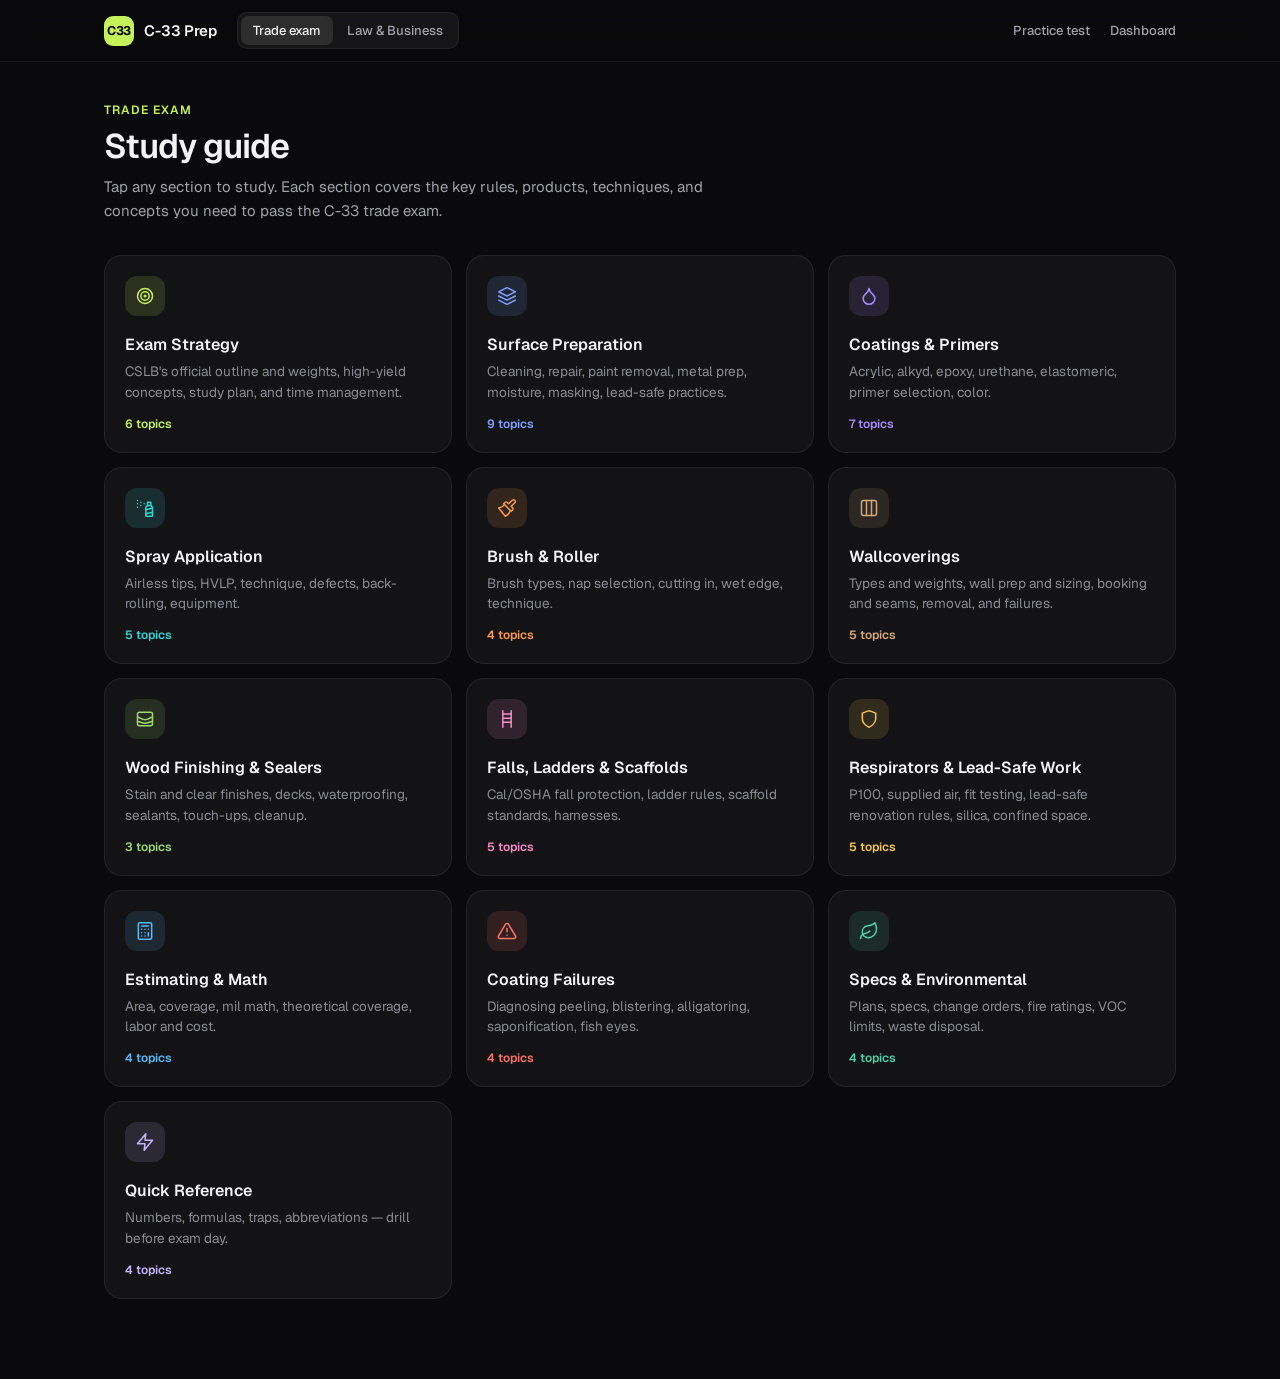
==== commit 0b6b5200: "Align C-33 test and guide with CSLB's official study guide Follow CSLB study guide 13E-33 (03-2026):" ====
--- a/c33-trade-study-guide.html
+++ b/c33-trade-study-guide.html
@@ -40,18 +40,19 @@
     <p>Tap any section to study. Each section covers the key rules, products, techniques, and concepts you need to pass the C-33 trade exam.</p>
   </div>
   <div class="guide-grid">
-    <button type="button" class="guide-card" style="--c:#C5F25A" onclick="openSection('exam_strategy')"><span class="t-icon"><svg class="ic" viewBox="0 0 24 24" aria-hidden="true"><circle cx="12" cy="12" r="9"/><circle cx="12" cy="12" r="5"/><circle cx="12" cy="12" r="1"/></svg></span><span class="gc-name">Exam Strategy</span><span class="gc-desc">How the exam is weighted, high-yield concepts, study plan, and time management.</span><span class="gc-count">6 topics</span></button>
-    <button type="button" class="guide-card" style="--c:#7DA2FF" onclick="openSection('surface_prep')"><span class="t-icon"><svg class="ic" viewBox="0 0 24 24" aria-hidden="true"><path d="m12 2 10 5-10 5L2 7z"/><path d="m2 17 10 5 10-5"/><path d="m2 12 10 5 10-5"/></svg></span><span class="gc-name">Surface Preparation</span><span class="gc-desc">Cleaning, repair, surface cleaning levels, moisture, profile, lead-safe practices.</span><span class="gc-count">7 topics</span></button>
-    <button type="button" class="guide-card" style="--c:#A78BFA" onclick="openSection('coatings')"><span class="t-icon"><svg class="ic" viewBox="0 0 24 24" aria-hidden="true"><path d="M12 22a7 7 0 0 0 7-7c0-2-1-3.9-3-5.5s-3.5-4-4-6.5c-.5 2.5-2 4.9-4 6.5C6 11.1 5 13 5 15a7 7 0 0 0 7 7z"/></svg></span><span class="gc-name">Coatings & Primers</span><span class="gc-desc">Acrylic, alkyd, epoxy, urethane, elastomeric, primer selection logic.</span><span class="gc-count">6 topics</span></button>
+    <button type="button" class="guide-card" style="--c:#C5F25A" onclick="openSection('exam_strategy')"><span class="t-icon"><svg class="ic" viewBox="0 0 24 24" aria-hidden="true"><circle cx="12" cy="12" r="9"/><circle cx="12" cy="12" r="5"/><circle cx="12" cy="12" r="1"/></svg></span><span class="gc-name">Exam Strategy</span><span class="gc-desc">CSLB's official outline and weights, high-yield concepts, study plan, and time management.</span><span class="gc-count">6 topics</span></button>
+    <button type="button" class="guide-card" style="--c:#7DA2FF" onclick="openSection('surface_prep')"><span class="t-icon"><svg class="ic" viewBox="0 0 24 24" aria-hidden="true"><path d="m12 2 10 5-10 5L2 7z"/><path d="m2 17 10 5 10-5"/><path d="m2 12 10 5 10-5"/></svg></span><span class="gc-name">Surface Preparation</span><span class="gc-desc">Cleaning, repair, paint removal, metal prep, moisture, masking, lead-safe practices.</span><span class="gc-count">9 topics</span></button>
+    <button type="button" class="guide-card" style="--c:#A78BFA" onclick="openSection('coatings')"><span class="t-icon"><svg class="ic" viewBox="0 0 24 24" aria-hidden="true"><path d="M12 22a7 7 0 0 0 7-7c0-2-1-3.9-3-5.5s-3.5-4-4-6.5c-.5 2.5-2 4.9-4 6.5C6 11.1 5 13 5 15a7 7 0 0 0 7 7z"/></svg></span><span class="gc-name">Coatings & Primers</span><span class="gc-desc">Acrylic, alkyd, epoxy, urethane, elastomeric, primer selection, color.</span><span class="gc-count">7 topics</span></button>
     <button type="button" class="guide-card" style="--c:#34D3D3" onclick="openSection('spray')"><span class="t-icon"><svg class="ic" viewBox="0 0 24 24" aria-hidden="true"><path d="M3 3h.01M7 5h.01M11 7h.01M3 7h.01M7 9h.01M3 11h.01"/><rect x="15" y="5" width="4" height="4"/><path d="m19 9 2 2v10c0 .6-.4 1-1 1h-6c-.6 0-1-.4-1-1V11l2-2"/><path d="m13 14 8-2"/><path d="m13 19 8-2"/></svg></span><span class="gc-name">Spray Application</span><span class="gc-desc">Airless tips, HVLP, technique, defects, back-rolling, equipment.</span><span class="gc-count">5 topics</span></button>
     <button type="button" class="guide-card" style="--c:#FB9A4B" onclick="openSection('brush_roller')"><span class="t-icon"><svg class="ic" viewBox="0 0 24 24" aria-hidden="true"><path d="M18.37 2.63 14 7l-1.59-1.59a2 2 0 0 0-2.82 0L8 7l9 9 1.59-1.59a2 2 0 0 0 0-2.82L17 10l4.37-4.37a2.12 2.12 0 1 0-3-3Z"/><path d="M9 8c-2 3-4 3.5-7 4l8 10c2-1 6-5 6-7"/></svg></span><span class="gc-name">Brush & Roller</span><span class="gc-desc">Brush types, nap selection, cutting in, wet edge, technique.</span><span class="gc-count">4 topics</span></button>
     <button type="button" class="guide-card" style="--c:#D6A77A" onclick="openSection('wallcoverings')"><span class="t-icon"><svg class="ic" viewBox="0 0 24 24" aria-hidden="true"><rect x="3" y="3" width="18" height="18" rx="2"/><path d="M9 3v18"/><path d="M15 3v18"/></svg></span><span class="gc-name">Wallcoverings</span><span class="gc-desc">Types and weights, wall prep and sizing, booking and seams, removal, and failures.</span><span class="gc-count">5 topics</span></button>
+    <button type="button" class="guide-card" style="--c:#9FD86B" onclick="openSection('finishing')"><span class="t-icon"><svg class="ic" viewBox="0 0 24 24" aria-hidden="true"><rect x="3" y="4" width="18" height="16" rx="2"/><path d="M3 10c4 0 4 3 9 3s5-3 9-3"/><path d="M3 15c4 0 4 2 9 2s5-2 9-2"/></svg></span><span class="gc-name">Wood Finishing &amp; Sealers</span><span class="gc-desc">Stain and clear finishes, decks, waterproofing, sealants, touch-ups, cleanup.</span><span class="gc-count">3 topics</span></button>
     <button type="button" class="guide-card" style="--c:#F58BC8" onclick="openSection('safety_falls')"><span class="t-icon"><svg class="ic" viewBox="0 0 24 24" aria-hidden="true"><path d="M7 2v20"/><path d="M17 2v20"/><path d="M7 6h10"/><path d="M7 11h10"/><path d="M7 16h10"/></svg></span><span class="gc-name">Falls, Ladders & Scaffolds</span><span class="gc-desc">Cal/OSHA fall protection, ladder rules, scaffold standards, harnesses.</span><span class="gc-count">5 topics</span></button>
     <button type="button" class="guide-card" style="--c:#F5C451" onclick="openSection('safety_resp')"><span class="t-icon"><svg class="ic" viewBox="0 0 24 24" aria-hidden="true"><path d="M12 22s8-4 8-10V5l-8-3-8 3v7c0 6 8 10 8 10z"/></svg></span><span class="gc-name">Respirators & Lead-Safe Work</span><span class="gc-desc">P100, supplied air, fit testing, lead-safe renovation rules, silica, confined space.</span><span class="gc-count">5 topics</span></button>
     <button type="button" class="guide-card" style="--c:#5AB8F5" onclick="openSection('estimating')"><span class="t-icon"><svg class="ic" viewBox="0 0 24 24" aria-hidden="true"><rect x="4" y="2" width="16" height="20" rx="2"/><path d="M8 6h8"/><path d="M8 10h.01M12 10h.01M16 10h.01M8 14h.01M12 14h.01M8 18h.01M12 18h.01"/><path d="M16 14v4"/></svg></span><span class="gc-name">Estimating & Math</span><span class="gc-desc">Area, coverage, mil math, theoretical coverage, labor and cost.</span><span class="gc-count">4 topics</span></button>
     <button type="button" class="guide-card" style="--c:#F97366" onclick="openSection('failures')"><span class="t-icon"><svg class="ic" viewBox="0 0 24 24" aria-hidden="true"><path d="M10.29 3.86 1.82 18a2 2 0 0 0 1.71 3h16.94a2 2 0 0 0 1.71-3L13.71 3.86a2 2 0 0 0-3.42 0z"/><path d="M12 9v4"/><path d="M12 17h.01"/></svg></span><span class="gc-name">Coating Failures</span><span class="gc-desc">Diagnosing peeling, blistering, alligatoring, saponification, fish eyes.</span><span class="gc-count">4 topics</span></button>
-    <button type="button" class="guide-card" style="--c:#4FD1A5" onclick="openSection('environmental')"><span class="t-icon"><svg class="ic" viewBox="0 0 24 24" aria-hidden="true"><path d="M11 20A7 7 0 0 1 9.8 6.1C15.5 5 17 4.48 19 2c1 2 2 4.18 2 8 0 5.5-4.78 10-10 10Z"/><path d="M2 21c0-3 1.85-5.36 5.08-6C9.5 14.52 12 13 13 12"/></svg></span><span class="gc-name">Environmental & PM</span><span class="gc-desc">VOC limits, waste disposal, plans, specs, change orders, contracts.</span><span class="gc-count">4 topics</span></button>
-    <button type="button" class="guide-card" style="--c:#C4B5FD" onclick="openSection('quickref')"><span class="t-icon"><svg class="ic" viewBox="0 0 24 24" aria-hidden="true"><path d="M13 2 3 14h9l-1 8 10-12h-9l1-8z"/></svg></span><span class="gc-name">Quick Reference</span><span class="gc-desc">Numbers, formulas, traps, checklists — drill before exam day.</span><span class="gc-count">3 topics</span></button>
+    <button type="button" class="guide-card" style="--c:#4FD1A5" onclick="openSection('environmental')"><span class="t-icon"><svg class="ic" viewBox="0 0 24 24" aria-hidden="true"><path d="M11 20A7 7 0 0 1 9.8 6.1C15.5 5 17 4.48 19 2c1 2 2 4.18 2 8 0 5.5-4.78 10-10 10Z"/><path d="M2 21c0-3 1.85-5.36 5.08-6C9.5 14.52 12 13 13 12"/></svg></span><span class="gc-name">Specs & Environmental</span><span class="gc-desc">Plans, specs, change orders, fire ratings, VOC limits, waste disposal.</span><span class="gc-count">4 topics</span></button>
+    <button type="button" class="guide-card" style="--c:#C4B5FD" onclick="openSection('quickref')"><span class="t-icon"><svg class="ic" viewBox="0 0 24 24" aria-hidden="true"><path d="M13 2 3 14h9l-1 8 10-12h-9l1-8z"/></svg></span><span class="gc-name">Quick Reference</span><span class="gc-desc">Numbers, formulas, traps, abbreviations — drill before exam day.</span><span class="gc-count">4 topics</span></button>
   </div>
 </main>
 
@@ -111,7 +112,7 @@
   icon:'<circle cx="12" cy="12" r="9"/><circle cx="12" cy="12" r="5"/><circle cx="12" cy="12" r="1"/>', title:'Exam Strategy', subtitle:'How to study, what to prioritize, how to take the exam',
   accent:'#C5F25A',
   topics:[
-    {name:'Topic Weighting on the Exam', id:'st_weighting'},
+    {name:'The Official Exam Outline', id:'st_weighting'},
     {name:'Top 25 High-Yield Concepts', id:'st_top25'},
     {name:'How CSLB Tries to Trick You', id:'st_distractors'},
     {name:'30-Day Accelerated Study Plan', id:'st_30day'},
@@ -127,7 +128,8 @@
     {name:'Why Prep Is Everything', id:'sp_why'},
     {name:'The Universal Prep Sequence', id:'sp_sequence'},
     {name:'Cleaning by Substrate', id:'sp_cleaning'},
-    {name:'How Clean Does the Metal Need to Be?', id:'sp_sspc'},
+    {name:'Removing Paint & Strippers', id:'sp_removal'},
+    {name:'Preparing Metal Surfaces', id:'sp_metal'},
     {name:'Moisture — The Silent Killer', id:'sp_moisture'},
     {name:'Lead-Safe Work Practices', id:'sp_rrp'},
     {name:'Masking & Protecting the Job', id:'sp_masking'},
@@ -183,6 +185,16 @@
     {name:'Wallcovering Problems & Fixes', id:'wc_problems'},
   ]
 },
+
+finishing:{
+  icon:'<rect x="3" y="4" width="18" height="16" rx="2"/><path d="M3 10c4 0 4 3 9 3s5-3 9-3"/><path d="M3 15c4 0 4 2 9 2s5-2 9-2"/>', title:'Wood Finishing & Sealers', subtitle:'Stain and clear finishes, waterproofing, sealants, touch-ups, cleanup',
+  accent:'#9FD86B',
+  topics:[
+    {name:'Staining & Finishing Wood', id:'fi_wood'},
+    {name:'Waterproofing & Sealers', id:'fi_sealers'},
+    {name:'Touch-Ups & Cleanup', id:'fi_touchup'},
+  ]
+},
 safety_falls:{
   icon:'<path d="M7 2v20"/><path d="M17 2v20"/><path d="M7 6h10"/><path d="M7 11h10"/><path d="M7 16h10"/>', title:'Falls, Ladders & Scaffolds', subtitle:'Cal/OSHA fall protection and access equipment',
   accent:'#F58BC8',
@@ -230,14 +242,13 @@
 },
 
 environmental:{
-  icon:'<path d="M11 20A7 7 0 0 1 9.8 6.1C15.5 5 17 4.48 19 2c1 2 2 4.18 2 8 0 5.5-4.78 10-10 10Z"/><path d="M2 21c0-3 1.85-5.36 5.08-6C9.5 14.52 12 13 13 12"/>', title:'Environmental & PM', subtitle:'VOC rules, waste, contracts, and project workflow',
+  icon:'<path d="M11 20A7 7 0 0 1 9.8 6.1C15.5 5 17 4.48 19 2c1 2 2 4.18 2 8 0 5.5-4.78 10-10 10Z"/><path d="M2 21c0-3 1.85-5.36 5.08-6C9.5 14.52 12 13 13 12"/>', title:'Specs & Environmental', subtitle:'Plans, specs, fire ratings, VOC rules, and waste',
   accent:'#4FD1A5',
   topics:[
     {name:'VOC Limits & Air Districts', id:'en_voc'},
     {name:'Hazardous Waste & Disposal', id:'en_waste'},
     {name:'Plans, Specs & Change Orders', id:'en_plans'},
     {name:'Flame Spread & Fire Ratings', id:'env_flamespread'},
-    {name:'Contracts & License Compliance', id:'en_contracts'},
   ]
 },
 
@@ -275,17 +286,17 @@
 wc_problems: {title: "Wallcovering Problems & Fixes", html: "\n<div class=\"block-p\">Diagnosis follows the same logic as coating failures: the symptom tells you which step went wrong.</div>\n\n<table class=\"block-table\"><thead><tr><th>Problem</th><th>Cause</th><th>Fix</th></tr></thead><tbody>\n<tr><td><strong>Bubbles or blisters</strong></td><td>Trapped air, or a dry spot with no adhesive behind it</td><td>Slit the bubble, inject adhesive, roll it flat. Small bubbles from moisture often disappear as it dries.</td></tr>\n<tr><td><strong>Open or gapping seams</strong></td><td>Insufficient or uneven <strong>booking</strong>, so the material expanded on the wall and shrank back. Also dried-out adhesive or a very dry room.</td><td>Re-paste and roll the edge. Prevention is consistent booking time on every strip.</td></tr>\n<tr><td><strong>Curling edges</strong></td><td>Not enough adhesive carried to the very edge, or a porous unprimed wall drinking it out</td><td>Lift, apply seam adhesive, roll down</td></tr>\n<tr><td><strong>Whole sheets peeling</strong></td><td>Unprimed or glossy wall, or hanging over existing covering</td><td>Remove, prep and prime correctly, rehang</td></tr>\n<tr><td><strong>Visible seams on grasscloth</strong></td><td>Nothing - this is <strong>normal and expected</strong> for natural materials</td><td>Set the customer's expectation before the job starts</td></tr>\n<tr><td><strong>Shading differences between strips</strong></td><td>Bolts from different <strong>run numbers</strong>, or failure to reverse hang</td><td>Check run numbers before cutting; reverse hang solid vinyls and grasscloth</td></tr>\n<tr><td><strong>Stains bleeding through</strong></td><td>Marker, crayon, water stains, or tannin migrating from the substrate</td><td>Remove, seal with a <strong>stain-blocking primer</strong>, then rehang</td></tr>\n<tr><td><strong>Mildew growth</strong></td><td>Moisture behind the covering from a leak, or from a bathroom with no ventilation</td><td>Correct the moisture source first, remove and treat, then use a vinyl rated for wet areas</td></tr>\n<tr><td><strong>Gloss haze on the face</strong></td><td>Adhesive left on the surface and allowed to dry</td><td>Prevention only - wipe each strip clean as you hang it</td></tr>\n<tr><td><strong>Pattern drifting out of level</strong></td><td>Hung to a crooked ceiling or corner instead of a struck plumb line</td><td>Rehang from a true plumb line</td></tr>\n</tbody></table>\n\n<div class=\"callout blue\"><div class=\"callout-title\">Ask the Diagnostic Question</div><div class=\"callout-body\">\n<div class=\"callout-item\">Is the failure at the <strong>seams</strong>? Look at booking, adhesive at the edges, and room humidity.</div>\n<div class=\"callout-item\">Is it across the <strong>whole sheet</strong>? Look at wall prep and priming.</div>\n<div class=\"callout-item\">Is it <strong>coming through</strong> the face? Look at the substrate and whether it was sealed.</div>\n</div></div>\n"},
 
 
-  st_weighting: {title: "Topic Weighting on the Exam", html: "\n<div class=\"block-h2\">The C-33 (painting and decorating) Trade Exam Format</div>\n<ul class=\"block-ul\">\n<li class=\"block-li\">Approximately <strong>115 questions</strong></li>\n<li class=\"block-li\"><strong>3.5 hours</strong> total time</li>\n<li class=\"block-li\">Typically <strong>~75% to pass</strong></li>\n<li class=\"block-li\">Multiple choice, single best answer</li>\n<li class=\"block-li\">Computer-based at PSI testing centers</li>\n</ul>\n\n<div class=\"block-h2\">Reverse-Engineered Topic Weighting</div>\n<div class=\"block-p\">Based on the published Contractors State License Board (CSLB) job analysis pattern for C-33, here is the realistic topic distribution to study against:</div>\n\n<table class=\"block-table\"><thead><tr><th>Category</th><th>Approx. Weight</th></tr></thead><tbody>\n<tr><td><strong>Surface Preparation</strong></td><td>~22-26%</td></tr>\n<tr><td><strong>Application of Coatings</strong></td><td>~18-22%</td></tr>\n<tr><td><strong>Coating & Material Selection</strong></td><td>~12-16%</td></tr>\n<tr><td><strong>Safety (worker, public, lead-safe work, California's workplace safety agency (Cal/OSHA))</strong></td><td>~12-15%</td></tr>\n<tr><td><strong>Estimating, Math, Production Rates</strong></td><td>~8-12%</td></tr>\n<tr><td><strong>Tools & Equipment</strong></td><td>~6-10%</td></tr>\n<tr><td><strong>Troubleshooting / Coating Failures</strong></td><td>~6-8%</td></tr>\n<tr><td><strong>Environmental / volatile organic compound (VOC) / Waste</strong></td><td>~3-5%</td></tr>\n<tr><td><strong>Plans, Specs, Project Management</strong></td><td>~2-4%</td></tr>\n</tbody></table>\n\n<div class=\"callout gold\"><div class=\"callout-title\">Memorize the Hierarchy</div><div class=\"callout-body\">\n<div class=\"callout-item\">Surface prep + application + coating selection = over half the exam</div>\n<div class=\"callout-item\">Spend study time proportionally \u2014 don't over-prepare on small topics</div>\n<div class=\"callout-item\">A weak area in safety is more dangerous than a weak area in environmental</div>\n</div></div>\n\n<div class=\"block-h2\">The Tiebreaker Strategy</div>\n<div class=\"callout blue\"><div class=\"callout-title\">When You Don't Know an Answer</div><div class=\"callout-body\">\n<div class=\"callout-item\">Lean toward whatever option emphasizes <strong>surface preparation</strong></div>\n<div class=\"callout-item\">Lean toward <strong>safety-first</strong> approaches</div>\n<div class=\"callout-item\">Lean toward <strong>following manufacturer's instructions</strong></div>\n<div class=\"callout-item\">This pattern alone wins 20-30% of guess situations</div>\n</div></div>\n\n<div class=\"block-h2\">What This Means for Study Time</div>\n<table class=\"block-table\"><thead><tr><th>If You Have...</th><th>Spend Time On</th></tr></thead><tbody>\n<tr><td><strong>30 days</strong></td><td>All categories with proportional emphasis on top 4</td></tr>\n<tr><td><strong>14 days</strong></td><td>Top 4 categories deep, rest skim</td></tr>\n<tr><td><strong>7 days</strong></td><td>Surface prep, application, safety, top 25 concepts</td></tr>\n<tr><td><strong>48 hours</strong></td><td>Top 25 concepts + practice test review only</td></tr>\n</tbody></table>\n\n<div class=\"block-h2\">Combined With Law and Business Exam</div>\n<div class=\"block-p\">Remember the C-33 trade exam is one of two exams required:</div>\n<ul class=\"block-ul\">\n<li class=\"block-li\"><strong>Law and Business</strong> \u2014 separate exam, covered in your other study guide</li>\n<li class=\"block-li\"><strong>C-33 Trade Exam</strong> \u2014 what this guide prepares you for</li>\n<li class=\"block-li\">Both must be passed within 18 months of application approval</li>\n<li class=\"block-li\">Schedule them strategically \u2014 don't overload yourself</li>\n</ul>\n"},
-
-  st_top25: {title: "Top 25 High-Yield Concepts", html: "\n<div class=\"block-h2\">The Cram Sheet</div>\n<div class=\"callout gold\"><div class=\"callout-title\">If You Only Had 48 Hours</div><div class=\"callout-body\">\n<div class=\"callout-item\">Drill these 25 concepts</div>\n<div class=\"callout-item\">Each appears or is referenced repeatedly across exam categories</div>\n<div class=\"callout-item\">Knowing these well = passing-grade foundation</div>\n</div></div>\n\n<div class=\"block-h2\">Universal Principles</div>\n\n<div class=\"block-h3\">1. Manufacturer's Recommendations Override Field Judgment</div>\n<div class=\"block-p\">When in doubt, \"follow manufacturer's instructions\" is almost always correct. The technical data sheet (Technical Data Sheet) is the authoritative source for application details.</div>\n\n<div class=\"block-h3\">2. Surface Prep Is the #1 Cause of Coating Failure</div>\n<div class=\"block-p\">Adhesion problems = prep problems, not paint problems. Most exam scenarios involving \"why did this fail\" trace back to inadequate prep.</div>\n\n<div class=\"block-h3\">3. Lead-Safe Work Practices (lead-safe renovation rule) Apply to Pre-1978 Housing</div>\n<div class=\"block-p\">Renovation that disturbs more than 6 sq ft interior or 20 sq ft exterior triggers lead-safe renovation rule. Window replacement triggers regardless of area.</div>\n\n<div class=\"block-h2\">Substrate Numbers</div>\n\n<div class=\"block-h3\">4. Wood Moisture Content</div>\n<div class=\"block-p\">Generally below ~15% before painting. Higher moisture = adhesion failure within months.</div>\n\n<div class=\"block-h3\">5. Concrete Cure Time</div>\n<div class=\"block-p\">Typically ~28 days minimum. Test below ~4 lbs/1000 sq ft/24 hr (calcium chloride) for many coatings.</div>\n\n<div class=\"block-h3\">6. Mil Thickness Basics</div>\n<div class=\"block-p\">1 mil = 0.001\". Dry film thickness (Dry Film Thickness) is what's specified. Use a wet mil gauge during application. <strong>Wet film thickness \u00d7 % solids = dry film thickness</strong>.</div>\n\n<div class=\"block-h2\">Coverage and Application Math</div>\n\n<div class=\"block-h3\">7. Theoretical Coverage Formula</div>\n<div class=\"callout blue\"><div class=\"callout-title\">Memorize</div><div class=\"callout-body\">\n<div class=\"callout-item nobullet\"><strong>Coverage (sq ft/gal) = 1604 \u00d7 % volume solids \u00f7 dry film thickness in mils</strong></div>\n<div class=\"callout-item nobullet\">1604 comes from 1 gal = 231 cubic inches spread to 1 mil over 1 sq ft</div>\n</div></div>\n\n<div class=\"block-h3\">8. Airless Spray Tip Sizing</div>\n<div class=\"block-p\">First digit \u00d7 2 = fan width in inches at 12\". Last two digits = orifice in thousandths. Example: 515 = 10\" fan, 0.015\" orifice.</div>\n\n<div class=\"block-h3\">9. HVLP Definition</div>\n<div class=\"block-p\">High Volume Low Pressure. Best transfer efficiency (~65%+). Required in many CA districts for compliance and overspray reduction.</div>\n\n<div class=\"block-h2\">Coating Selection</div>\n\n<div class=\"block-h3\">10. Primer Purposes</div>\n<div class=\"block-p\">Adhesion, stain blocking, sealing porosity, corrosion inhibition. <strong>Not just \"first coat.\"</strong> Each primer type has a specific function.</div>\n\n<div class=\"block-h3\">11. Galvanized Metal</div>\n<div class=\"block-p\">Must be cleaned (vinegar wash or commercial etcher) and primed with a galvanized-compatible primer (direct-to-metal acrylic or zinc-rich). <strong>Never use straight oil-based primer on galvanized</strong> \u2014 saponification.</div>\n\n<div class=\"block-h3\">12. Ferrous Metal Prep</div>\n<div class=\"block-p\">Remove rust to the cleaning level the job calls for, from hand tool up through commercial or near-white blast. Prime with rust-inhibitive primer immediately to prevent flash rust.</div>\n\n<div class=\"block-h2\">Coating Failures</div>\n\n<div class=\"block-h3\">13. Efflorescence</div>\n<div class=\"block-p\">Soluble salts migrating to masonry surface. Must be removed (dry brush / mild acid wash) and the moisture source addressed before coating. Painting over it = failure within months.</div>\n\n<div class=\"block-h3\">14. Blistering</div>\n<div class=\"block-p\">Moisture or solvent trapped under film, OR application over hot/contaminated surface. Solvent blisters appear quickly; moisture blisters appear after rain or dew.</div>\n\n<div class=\"block-h3\">15. Alligatoring / Checking</div>\n<div class=\"block-p\">Topcoat applied over an under-cured coating, OR hard topcoat over soft undercoat. Strip and rebuild \u2014 can't repair from above.</div>\n\n<div class=\"block-h3\">16. Peeling on Exterior Wood</div>\n<div class=\"block-p\">Almost always moisture from behind (no vapor barrier, no flashing, plumbing leaks) \u2014 NOT a paint problem. Fix the moisture source.</div>\n\n<div class=\"block-h3\">17. Mildew vs Dirt Test</div>\n<div class=\"block-p\">Dab with bleach solution. Mildew lightens; dirt doesn't. Must be killed and removed before recoating.</div>\n\n<div class=\"block-h2\">Regulations</div>\n\n<div class=\"block-h3\">18. volatile organic compound (VOC) Limits (CA regional air quality district Rule 1113 (the air district&rsquo;s architectural coatings rule))</div>\n<div class=\"block-p\">Flat \u226450 g/L, non-flat \u2264100 g/L (current levels). Specialty coatings have separate limits. Verify current rules before exam day.</div>\n\n<div class=\"block-h3\">19. California's workplace safety agency (Cal/OSHA) Fall Protection</div>\n<div class=\"block-p\">Required at <strong>6 ft in construction</strong> (general industry is 4 ft). Painters work construction. Guardrails 42\" \u00b13\", with midrail and toeboard.</div>\n\n<div class=\"block-h3\">20. Ladder Safety</div>\n<div class=\"block-p\"><strong>4:1 rule</strong> for extension ladders (1 ft out for every 4 ft up). Extend 3 ft above landing. Never stand on top two rungs of step ladder.</div>\n\n<div class=\"block-h3\">21. Scaffold Platforms</div>\n<div class=\"block-p\">Fully planked. Guardrails on open sides above 10 ft. Inspected by competent person each shift.</div>\n\n<div class=\"block-h3\">22. Respirator Selection</div>\n<div class=\"block-p\">Half-mask P100 (a filter removing 99.97 percent of particles, oil resistant) for lead dust and most paints. Supplied air for confined space, isocyanates (auto/industrial), or oxygen below 19.5%. Fit testing required annually.</div>\n\n<div class=\"block-h2\">Application Best Practices</div>\n\n<div class=\"block-h3\">23. Stir, Don't Shake</div>\n<div class=\"block-p\">Most paints. Boxing = combining multiple cans of same color to ensure consistent shade across a job.</div>\n\n<div class=\"block-h3\">24. Recoat Windows</div>\n<div class=\"block-p\">Read the technical data sheet. Too soon = solvent entrapment / lifting. Too late = adhesion problems, may need to scuff sand.</div>\n\n<div class=\"block-h3\">25. Temperature Limits</div>\n<div class=\"block-p\">Most latex 50\u00b0F surface min. Most alkyd 45\u00b0F. Low-temp latex down to 35\u00b0F. <strong>Surface temp must be 5\u00b0F above dew point during application AND through cure.</strong></div>\n\n<div class=\"callout green\"><div class=\"callout-title\">Bonus: Sheen Progression</div><div class=\"callout-body\">\n<div class=\"callout-item nobullet\">Least to most shiny: <strong>flat \u2192 matte \u2192 eggshell \u2192 satin \u2192 semi-gloss \u2192 gloss</strong></div>\n<div class=\"callout-item nobullet\">Higher sheen = more durable, more washable</div>\n<div class=\"callout-item nobullet\">Higher sheen = shows more substrate imperfections</div>\n</div></div>\n"},
-
-  st_distractors: {title: "How CSLB Tries to Trick You", html: "\n<div class=\"block-h2\">Distractor Pattern Recognition</div>\n<div class=\"block-p\">Trade exams use predictable distractor patterns. Once you see them, you can't unsee them. These are the 10 most common.</div>\n\n<div class=\"block-h2\">Trap #1: The \"Sounds Right But Skips Prep\" Answer</div>\n<div class=\"callout red\"><div class=\"callout-title\">The Setup</div><div class=\"callout-body\">\n<div class=\"callout-item\">Question describes a problem (peeling, blistering, poor adhesion)</div>\n<div class=\"callout-item\">One answer says \"apply a higher-quality paint\" or \"add a second coat\"</div>\n<div class=\"callout-item\">The correct answer almost always involves identifying or fixing the underlying substrate / prep / moisture issue first</div>\n</div></div>\n\n<div class=\"block-h2\">Trap #2: The Absolute Word</div>\n<div class=\"block-p\">Answers containing <strong>\"always,\" \"never,\" \"all,\" \"every,\" \"only\"</strong> are usually wrong. Trade work is conditional.</div>\n<ul class=\"block-ul\">\n<li class=\"block-li\">\"Generally,\" \"typically,\" \"usually,\" \"in most cases\" \u2192 more often correct</li>\n<li class=\"block-li\"><strong>Exception:</strong> Code/safety minimums ARE absolute (e.g., \"fall protection is required at 6 ft\" \u2014 that IS absolute)</li>\n</ul>\n\n<div class=\"block-h2\">Trap #3: The Plausible Wrong Tool</div>\n<div class=\"block-p\">A spray question lists 4 tip sizes. Three are plausible; one is obviously wrong. Contractors State License Board (CSLB) pulls you toward the middle plausible answer. <strong>Solve it with the math</strong> (fan width and orifice) \u2014 don't pattern-match.</div>\n\n<div class=\"block-h2\">Trap #4: The \"Almost Right\" Sequence</div>\n<div class=\"callout blue\"><div class=\"callout-title\">Memorize the Canonical Sequence</div><div class=\"callout-body\">\n<div class=\"callout-item nobullet\"><strong>Clean \u2192 Repair \u2192 Sand/Profile \u2192 Spot Prime \u2192 Full Prime \u2192 Topcoat</strong></div>\n<div class=\"callout-item nobullet\">For exterior wood: pressure wash \u2192 scrape \u2192 sand \u2192 spot prime bare wood \u2192 caulk \u2192 full prime if needed \u2192 topcoat</div>\n</div></div>\n<div class=\"block-p\">Wrong answers swap two adjacent steps. If you've memorized the canonical sequence, you can spot the swap instantly.</div>\n\n<div class=\"block-h2\">Trap #5: The Generous Coverage Claim</div>\n<ul class=\"block-ul\">\n<li class=\"block-li\">Estimating questions sometimes inflate coverage to make the math come out clean</li>\n<li class=\"block-li\">Real-world rough stucco: 100-150 sq ft/gal</li>\n<li class=\"block-li\">Real-world smooth drywall: 350-400 sq ft/gal</li>\n<li class=\"block-li\">If a question gives \"400 sq ft per gallon on rough stucco\" \u2014 they may be testing whether you'll question unrealistic numbers, OR providing theoretical not practical</li>\n</ul>\n\n<div class=\"block-h2\">Trap #6: The Mixed Code Reference</div>\n<div class=\"callout red\"><div class=\"callout-title\">Construction vs General Industry</div><div class=\"callout-body\">\n<div class=\"callout-item\">California's workplace safety agency (Cal/OSHA) general industry vs construction standards differ</div>\n<div class=\"callout-item\">Painting jobsites are usually <strong>construction</strong> = 6 ft fall protection trigger</div>\n<div class=\"callout-item\">Don't pick the 4 ft answer unless the scenario specifies general industry</div>\n</div></div>\n\n<div class=\"block-h2\">Trap #7: The \"All of the Above\" Lure</div>\n<div class=\"block-p\">On safety questions, \"all of the above\" is correct surprisingly often when each individual answer is true. But on technical questions, watch for one item that's subtly wrong \u2014 it disqualifies the all-of-above choice.</div>\n\n<div class=\"block-h2\">Trap #8: Manufacturer vs Code vs Best Practice</div>\n<div class=\"block-p\">When choices conflict between three sources:</div>\n<table class=\"block-table\"><thead><tr><th>Question Type</th><th>Usually Pick</th></tr></thead><tbody>\n<tr><td>Product / coating questions</td><td>Manufacturer's instructions</td></tr>\n<tr><td>Safety questions</td><td>Code / Cal-OSHA</td></tr>\n<tr><td>Generic best-practice questions</td><td>Industry standard practice</td></tr>\n</tbody></table>\n\n<div class=\"block-h2\">Trap #9: The Estimating Decimal Trick</div>\n<div class=\"callout gold\"><div class=\"callout-title\">Math Right, Units Wrong</div><div class=\"callout-body\">\n<div class=\"callout-item\">Gallons calculated when they asked for quarts</div>\n<div class=\"callout-item\">Hours when they asked for days</div>\n<div class=\"callout-item\">Linear feet vs square feet</div>\n<div class=\"callout-item\"><strong>Always re-read what unit is being requested before circling</strong></div>\n</div></div>\n\n<div class=\"block-h2\">Trap #10: The Old Standard</div>\n<div class=\"block-p\">Older study materials reference outdated volatile organic compound (VOC) limits, lead disclosure rules, or Occupational Safety and Health Administration (OSHA) thresholds. <strong>Trust the most current and most stringent California-specific rule when in doubt</strong> (regional air quality district limits are typically the strictest).</div>\n\n<div class=\"block-h2\">Process for Hard Questions</div>\n<ol class=\"block-ul\">\n<li class=\"block-li\"><strong>Read carefully</strong> \u2014 watch for NOT, EXCEPT, ALL, ONLY</li>\n<li class=\"block-li\"><strong>Eliminate first</strong> \u2014 cross out obvious wrong answers</li>\n<li class=\"block-li\"><strong>Check for traps</strong> \u2014 is the \"easy\" answer skipping prep? An absolute word? A unit mismatch?</li>\n<li class=\"block-li\"><strong>Apply tiebreaker bias</strong> \u2014 surface prep, safety, manufacturer's instructions</li>\n<li class=\"block-li\"><strong>Trust the math</strong> \u2014 calculate, don't pattern-match</li>\n<li class=\"block-li\"><strong>Flag and return</strong> \u2014 don't get stuck; come back to hard ones</li>\n</ol>\n\n<div class=\"callout green\"><div class=\"callout-title\">Reading Comprehension Matters</div><div class=\"callout-body\">\n<div class=\"callout-item\">Many wrong answers come from misreading the question \u2014 not from not knowing</div>\n<div class=\"callout-item\">Read the question stem twice before looking at answers</div>\n<div class=\"callout-item\">Underline key terms mentally: NOT, EXCEPT, MOST, LEAST, FIRST</div>\n</div></div>\n"},
-
-  st_30day: {title: "30-Day Accelerated Study Plan", html: "\n<div class=\"block-h2\">Plan Overview</div>\n<div class=\"callout blue\"><div class=\"callout-title\">Designed For</div><div class=\"callout-body\">\n<div class=\"callout-item\">Working contractor preparing while running a business</div>\n<div class=\"callout-item\">~1 hour per weekday + 2 hours per weekend day</div>\n<div class=\"callout-item\">Total ~50 hours over 30 days</div>\n<div class=\"callout-item\">Pace can be compressed to 14 days at ~3.5 hrs/day if needed</div>\n</div></div>\n\n<div class=\"block-h2\">Week 1: Foundation (Days 1-7)</div>\n<div class=\"block-p\"><strong>Goal:</strong> Build the substrate and coating selection foundation. This is over half of exam content.</div>\n\n<div class=\"block-h3\">Daily Plan</div>\n<table class=\"block-table\"><thead><tr><th>Day</th><th>Focus</th></tr></thead><tbody>\n<tr><td>Day 1</td><td>Surface Preparation \u2014 Why Prep Is Everything; Universal Sequence</td></tr>\n<tr><td>Day 2</td><td>Surface Preparation \u2014 Cleaning by Substrate; Surface Cleaning Levels</td></tr>\n<tr><td>Day 3</td><td>Surface Preparation \u2014 Moisture; lead-safe renovation rules; Common Mistakes</td></tr>\n<tr><td>Day 4</td><td>Coatings \u2014 Anatomy of Paint; Binder Types</td></tr>\n<tr><td>Day 5</td><td>Coatings \u2014 Primers; Specialty Coatings</td></tr>\n<tr><td>Day 6</td><td>Coatings \u2014 Sheens & pigment volume concentration (PVC); Recoat Windows</td></tr>\n<tr><td>Day 7</td><td>Review week 1; take 50 questions from Practice Test (sections 1-3)</td></tr>\n</tbody></table>\n\n<div class=\"block-h2\">Week 2: Application & Tools (Days 8-14)</div>\n<div class=\"block-p\"><strong>Goal:</strong> Master spray, brush/roller, and tool fundamentals.</div>\n\n<table class=\"block-table\"><thead><tr><th>Day</th><th>Focus</th></tr></thead><tbody>\n<tr><td>Day 8</td><td>Spray \u2014 Three Systems Compared; Tip Numbering</td></tr>\n<tr><td>Day 9</td><td>Spray \u2014 Technique; Defects diagnosis</td></tr>\n<tr><td>Day 10</td><td>Spray \u2014 Safety & Equipment Care</td></tr>\n<tr><td>Day 11</td><td>Brush & Roller \u2014 Brush Selection; Roller Naps</td></tr>\n<tr><td>Day 12</td><td>Brush & Roller \u2014 Cutting In; Tool Care</td></tr>\n<tr><td>Day 13</td><td>Practice 75 questions (sections 4-6)</td></tr>\n<tr><td>Day 14</td><td>Review weak areas from week 2 practice; re-read missed-topic study guides</td></tr>\n</tbody></table>\n\n<div class=\"block-h2\">Week 3: Safety, Failures, Math (Days 15-21)</div>\n<div class=\"block-p\"><strong>Goal:</strong> Cover safety regulations, failure diagnostics, and estimating math.</div>\n\n<table class=\"block-table\"><thead><tr><th>Day</th><th>Focus</th></tr></thead><tbody>\n<tr><td>Day 15</td><td>Safety/Falls \u2014 Fall Protection Triggers; Ladder Safety</td></tr>\n<tr><td>Day 16</td><td>Safety/Falls \u2014 Scaffolds; personal fall arrest systems (PFAS); Aerial Lifts</td></tr>\n<tr><td>Day 17</td><td>Safety/Resp \u2014 Respirators; Lead-Safe Work; Silica</td></tr>\n<tr><td>Day 18</td><td>Safety/Resp \u2014 SDS; Confined Space</td></tr>\n<tr><td>Day 19</td><td>Coating Failures \u2014 Diagnostic Mindset; All four failure topics</td></tr>\n<tr><td>Day 20</td><td>Estimating \u2014 Area; Coverage; Mils; Labor (work all examples)</td></tr>\n<tr><td>Day 21</td><td>Practice 75 questions (sections 7-9); review</td></tr>\n</tbody></table>\n\n<div class=\"block-h2\">Week 4: Environmental, Review, Drill (Days 22-30)</div>\n<div class=\"block-p\"><strong>Goal:</strong> Complete remaining topics, drill weak areas, take full practice exams.</div>\n\n<table class=\"block-table\"><thead><tr><th>Day</th><th>Focus</th></tr></thead><tbody>\n<tr><td>Day 22</td><td>Environmental \u2014 volatile organic compound (VOC); Hazardous Waste; Plans/Specs; Contracts</td></tr>\n<tr><td>Day 23</td><td>Quick Reference \u2014 Numbers; Formulas; Exam Traps</td></tr>\n<tr><td>Day 24</td><td>Take full Practice Test (any 115 questions in 3.5 hrs simulated conditions)</td></tr>\n<tr><td>Day 25</td><td>Review every missed question; re-read those sections</td></tr>\n<tr><td>Day 26</td><td>Re-read Top 25 Concepts; Distractor Patterns</td></tr>\n<tr><td>Day 27</td><td>Take second full Practice Test (different 115 questions)</td></tr>\n<tr><td>Day 28</td><td>Review missed questions; final weak area review</td></tr>\n<tr><td>Day 29</td><td>Light review only \u2014 Quick Reference numbers and formulas</td></tr>\n<tr><td>Day 30</td><td>Rest day. Do NOT cram. Light review of cheat sheets only.</td></tr>\n</tbody></table>\n\n<div class=\"block-h2\">Compressed 14-Day Plan</div>\n<div class=\"callout gold\"><div class=\"callout-title\">If You Have Less Time</div><div class=\"callout-body\">\n<div class=\"callout-item\">Days 1-3: Surface prep + coatings (the largest categories)</div>\n<div class=\"callout-item\">Days 4-6: Spray + brush/roller + tools</div>\n<div class=\"callout-item\">Days 7-8: All safety topics</div>\n<div class=\"callout-item\">Days 9-10: Failures + estimating</div>\n<div class=\"callout-item\">Days 11-12: Environmental + Quick Reference + Top 25</div>\n<div class=\"callout-item\">Days 13-14: Practice tests, review missed questions, light review only</div>\n</div></div>\n\n<div class=\"block-h2\">Daily Study Routine</div>\n<ol class=\"block-ul\">\n<li class=\"block-li\"><strong>Read the topic</strong> in the study guide (15 min)</li>\n<li class=\"block-li\"><strong>Identify weak spots</strong> \u2014 what was new, what was confusing</li>\n<li class=\"block-li\"><strong>Drill questions</strong> from the practice test on that topic (20-30 min)</li>\n<li class=\"block-li\"><strong>Review wrong answers</strong> \u2014 go back to the study guide for those areas (15 min)</li>\n<li class=\"block-li\"><strong>Note recurring weaknesses</strong> for follow-up review</li>\n</ol>\n\n<div class=\"block-h2\">Spaced Repetition</div>\n<div class=\"block-p\">Don't just study once. Revisit material on a schedule:</div>\n<ul class=\"block-ul\">\n<li class=\"block-li\">Review same day after first learning</li>\n<li class=\"block-li\">Review next day briefly</li>\n<li class=\"block-li\">Review one week later</li>\n<li class=\"block-li\">Final review night before exam (just cheat sheets)</li>\n</ul>\n\n<div class=\"block-h2\">Track Your Progress</div>\n<div class=\"callout green\"><div class=\"callout-title\">Practice Test Scoring Goals</div><div class=\"callout-body\">\n<div class=\"callout-item\">First full practice test: aim for 70%+</div>\n<div class=\"callout-item\">Second full practice test: aim for 80%+</div>\n<div class=\"callout-item\">If consistently below 75% near exam day, postpone</div>\n<div class=\"callout-item\">If consistently above 85%, you're ready</div>\n</div></div>\n\n<div class=\"block-h2\">Common Pitfalls to Avoid</div>\n<div class=\"callout red\"><div class=\"callout-title\">Don't Do This</div><div class=\"callout-body\">\n<div class=\"callout-item\">Cramming the night before \u2014 sleep is more valuable</div>\n<div class=\"callout-item\">Memorizing answers instead of understanding concepts (questions vary)</div>\n<div class=\"callout-item\">Skipping topics you find boring (they may be exam favorites)</div>\n<div class=\"callout-item\">Studying only one source \u2014 use this guide PLUS the practice test</div>\n<div class=\"callout-item\">Ignoring the math \u2014 it's calculator-friendly but you need to set up correctly</div>\n</div></div>\n"},
-
-  st_timemgmt: {title: "Exam Day Time Management", html: "\n<div class=\"block-h2\">Pacing the 3.5-Hour Exam</div>\n<div class=\"callout blue\"><div class=\"callout-title\">The Math</div><div class=\"callout-body\">\n<div class=\"callout-item nobullet\">115 questions \u00f7 210 minutes = <strong>~1.8 minutes per question average</strong></div>\n<div class=\"callout-item nobullet\">Most questions take 30-60 seconds</div>\n<div class=\"callout-item nobullet\">Math problems may take 2-3 minutes</div>\n<div class=\"callout-item nobullet\">You have buffer time if you pace correctly</div>\n</div></div>\n\n<div class=\"block-h2\">Pacing Targets</div>\n<table class=\"block-table\"><thead><tr><th>Time Elapsed</th><th>Should Be On Question</th></tr></thead><tbody>\n<tr><td>30 minutes</td><td>~25</td></tr>\n<tr><td>60 minutes</td><td>~45-50</td></tr>\n<tr><td>90 minutes</td><td>~70</td></tr>\n<tr><td>120 minutes</td><td>~90-95</td></tr>\n<tr><td>150 minutes</td><td>Done with first pass</td></tr>\n<tr><td>180-210 minutes</td><td>Review flagged questions</td></tr>\n</tbody></table>\n\n<div class=\"block-h2\">The Three-Pass Strategy</div>\n\n<div class=\"block-h3\">Pass 1: Quick Wins (90 minutes)</div>\n<ul class=\"block-ul\">\n<li class=\"block-li\">Go through every question once</li>\n<li class=\"block-li\">Answer questions you know immediately</li>\n<li class=\"block-li\"><strong>Flag</strong> questions you're unsure about \u2014 don't get stuck</li>\n<li class=\"block-li\">Skip math problems if they look complex (return on pass 2)</li>\n<li class=\"block-li\">Goal: get 70-80 quick answers down</li>\n</ul>\n\n<div class=\"block-h3\">Pass 2: Calculated Effort (60 minutes)</div>\n<ul class=\"block-ul\">\n<li class=\"block-li\">Return to flagged questions</li>\n<li class=\"block-li\">Work through math problems carefully</li>\n<li class=\"block-li\">Apply elimination strategy on tough ones</li>\n<li class=\"block-li\">Make your best educated guess on any you can't crack</li>\n<li class=\"block-li\"><strong>Don't leave anything blank</strong> \u2014 wrong answers don't penalize beyond not getting credit</li>\n</ul>\n\n<div class=\"block-h3\">Pass 3: Final Review (30+ minutes)</div>\n<ul class=\"block-ul\">\n<li class=\"block-li\">Re-read questions you flagged as \"still uncertain\"</li>\n<li class=\"block-li\">Verify math answers (units, decimal places)</li>\n<li class=\"block-li\">Look for misread questions (NOT, EXCEPT)</li>\n<li class=\"block-li\"><strong>Don't second-guess</strong> answers you were initially confident about</li>\n<li class=\"block-li\">First instinct is usually correct unless you have a clear reason to change</li>\n</ul>\n\n<div class=\"block-h2\">When You're Stuck</div>\n<div class=\"callout gold\"><div class=\"callout-title\">The 60-Second Rule</div><div class=\"callout-body\">\n<div class=\"callout-item\">If you've spent 60+ seconds and don't see the answer, move on</div>\n<div class=\"callout-item\">Flag and return</div>\n<div class=\"callout-item\">Time spent stuck = time stolen from easier questions later</div>\n</div></div>\n\n<div class=\"block-h2\">Elimination Strategy</div>\n<div class=\"block-p\">When you don't know the answer outright:</div>\n<ol class=\"block-ul\">\n<li class=\"block-li\"><strong>Eliminate the obviously wrong</strong> \u2014 usually 1-2 of the 4 are clearly off</li>\n<li class=\"block-li\"><strong>Check for distractor patterns</strong> \u2014 absolute words, prep-skipping, wrong units</li>\n<li class=\"block-li\"><strong>Apply tiebreaker bias</strong> \u2014 surface prep, safety, manufacturer's instructions</li>\n<li class=\"block-li\"><strong>Pick and move on</strong> \u2014 don't agonize</li>\n</ol>\n\n<div class=\"block-h2\">Math Problem Strategy</div>\n\n<div class=\"block-h3\">Setup First</div>\n<ol class=\"block-ul\">\n<li class=\"block-li\">Write down what's given (on scratch paper)</li>\n<li class=\"block-li\">Identify what's asked (gallons? mils? hours?)</li>\n<li class=\"block-li\">Identify the formula needed</li>\n<li class=\"block-li\">Plug in values</li>\n<li class=\"block-li\">Calculate</li>\n<li class=\"block-li\"><strong>Check units</strong> \u2014 most math errors are unit errors</li>\n</ol>\n\n<div class=\"block-h3\">Sanity Check</div>\n<ul class=\"block-ul\">\n<li class=\"block-li\">Does the answer make physical sense?</li>\n<li class=\"block-li\">If calculating gallons for a small room and you get 50 gal, recheck</li>\n<li class=\"block-li\">If calculating wall area and you get 50,000 sq ft for a house, recheck</li>\n<li class=\"block-li\">Eliminate obviously absurd answer choices first</li>\n</ul>\n\n<div class=\"block-h2\">Mental State Management</div>\n\n<div class=\"block-h3\">If You Hit a Hard Streak</div>\n<div class=\"callout blue\"><div class=\"callout-title\">Stay Calm</div><div class=\"callout-body\">\n<div class=\"callout-item\">Hard questions are randomly distributed \u2014 they cluster sometimes</div>\n<div class=\"callout-item\">A run of unfamiliar questions doesn't mean you're failing</div>\n<div class=\"callout-item\">Take a 30-second breath, refocus, keep moving</div>\n<div class=\"callout-item\">You only need 75% \u2014 you can miss plenty</div>\n</div></div>\n\n<div class=\"block-h3\">If You Finish Early</div>\n<ul class=\"block-ul\">\n<li class=\"block-li\"><strong>Don't leave early</strong> \u2014 use every minute to review</li>\n<li class=\"block-li\">Re-read questions where you weren't 100% sure</li>\n<li class=\"block-li\">Verify math answers</li>\n<li class=\"block-li\">Check for unanswered questions (everything must have an answer)</li>\n</ul>\n\n<div class=\"block-h2\">Bathroom and Breaks</div>\n<ul class=\"block-ul\">\n<li class=\"block-li\">PSI testing centers usually allow restroom breaks</li>\n<li class=\"block-li\">Clock continues running during breaks</li>\n<li class=\"block-li\">Plan for one if you need it (around the 90-minute mark is common)</li>\n<li class=\"block-li\">Don't drink excessive caffeine right before \u2014 needing 3 breaks costs 10+ minutes</li>\n</ul>\n\n<div class=\"block-h2\">Final 15 Minutes</div>\n<div class=\"callout red\"><div class=\"callout-title\">Critical Rules</div><div class=\"callout-body\">\n<div class=\"callout-item\">Make sure EVERY question has an answer \u2014 even guesses are better than blank</div>\n<div class=\"callout-item\">Don't change answers you were confident about without strong reason</div>\n<div class=\"callout-item\">Don't panic if you have unanswered questions \u2014 quickly mark a default answer (B is statistically common)</div>\n<div class=\"callout-item\">Submit before time runs out \u2014 partial submission auto-saves typically work but don't risk it</div>\n</div></div>\n\n<div class=\"block-h2\">Scoring on the Spot</div>\n<div class=\"block-p\">PSI typically gives provisional pass/fail immediately at the testing center. Official notification follows within days. If you fail, you can retake \u2014 but with a waiting period and additional fee.</div>\n"},
-
-  st_checklist: {title: "Final Day Checklist", html: "\n<div class=\"block-h2\">Three Days Before</div>\n<ul class=\"block-ul\">\n<li class=\"block-li\">Confirm exam location, time, parking</li>\n<li class=\"block-li\">Review what identification (ID) is required (typically two forms, one government-issued photo ID)</li>\n<li class=\"block-li\">Note: PSI rules prohibit personal items in the exam room \u2014 phone, wallet, study materials all stored in lockers</li>\n<li class=\"block-li\">Plan travel route \u2014 account for traffic and parking time</li>\n<li class=\"block-li\">Check what items are permitted (typically a basic non-programmable calculator only \u2014 no scratch paper of your own; PSI provides erasable boards)</li>\n</ul>\n\n<div class=\"block-h2\">Day Before \u2014 DO NOT CRAM</div>\n<div class=\"callout red\"><div class=\"callout-title\">Most Important Rule</div><div class=\"callout-body\">\n<div class=\"callout-item\">Cramming the day before lowers performance \u2014 sleep matters more than another study session</div>\n<div class=\"callout-item\">Light review of cheat sheets and formulas only \u2014 1 hour maximum</div>\n<div class=\"callout-item\">No new material; only review what you already know</div>\n<div class=\"callout-item\">Goal: confidence, not new knowledge</div>\n</div></div>\n\n<div class=\"block-h3\">Light Review Items</div>\n<ul class=\"block-ul\">\n<li class=\"block-li\">Top 25 high-yield concepts</li>\n<li class=\"block-li\">Quick Reference: Numbers and Formulas</li>\n<li class=\"block-li\">Distractor patterns to watch for</li>\n<li class=\"block-li\"><strong>Stop studying by early evening</strong></li>\n</ul>\n\n<div class=\"block-h3\">Evening Routine</div>\n<ul class=\"block-ul\">\n<li class=\"block-li\">Light dinner (don't try a new restaurant)</li>\n<li class=\"block-li\">Lay out clothes, ID, calculator, snacks for tomorrow</li>\n<li class=\"block-li\">Set two alarms</li>\n<li class=\"block-li\"><strong>Sleep 7-8 hours minimum</strong></li>\n<li class=\"block-li\">No alcohol \u2014 affects sleep quality and next-day cognition</li>\n</ul>\n\n<div class=\"block-h2\">Morning Of</div>\n\n<div class=\"block-h3\">Wake Up Early</div>\n<ul class=\"block-ul\">\n<li class=\"block-li\">At least 2 hours before exam start</li>\n<li class=\"block-li\">Time for breakfast, commute, parking, check-in</li>\n<li class=\"block-li\">Don't rush \u2014 stress compounds</li>\n</ul>\n\n<div class=\"block-h3\">Eat a Real Breakfast</div>\n<div class=\"callout blue\"><div class=\"callout-title\">Brain Fuel</div><div class=\"callout-body\">\n<div class=\"callout-item\">Protein + complex carbs (eggs + toast, oatmeal + nuts, etc.)</div>\n<div class=\"callout-item\">Avoid sugar bombs (donuts, sweet cereal) \u2014 energy crash mid-exam</div>\n<div class=\"callout-item\">Drink water but not so much you need 3 bathroom breaks</div>\n<div class=\"callout-item\">If you drink coffee normally, drink your normal amount \u2014 not more</div>\n</div></div>\n\n<div class=\"block-h3\">What to Bring</div>\n<table class=\"block-table\"><thead><tr><th>Item</th><th>Why</th></tr></thead><tbody>\n<tr><td>Two forms of ID</td><td>Government-issued photo + secondary</td></tr>\n<tr><td>Confirmation email/letter</td><td>Some testing centers want it</td></tr>\n<tr><td>Basic non-programmable calculator</td><td>Verify allowed model</td></tr>\n<tr><td>Light snack and water</td><td>For your locker \u2014 between exams if applicable</td></tr>\n<tr><td>Comfortable layered clothing</td><td>Testing centers run cold or hot</td></tr>\n<tr><td>Watch (if testing center allows)</td><td>Some prohibit; rely on on-screen timer</td></tr>\n</tbody></table>\n\n<div class=\"block-h3\">What NOT to Bring (Cannot Use)</div>\n<ul class=\"block-ul\">\n<li class=\"block-li\">Phone (must be in locker, off)</li>\n<li class=\"block-li\">Smart watch</li>\n<li class=\"block-li\">Study materials (no notes allowed in exam room)</li>\n<li class=\"block-li\">Programmable calculator</li>\n<li class=\"block-li\">Hat (sometimes restricted)</li>\n<li class=\"block-li\">Bag (must be in locker)</li>\n</ul>\n\n<div class=\"block-h2\">Arrival</div>\n\n<div class=\"block-h3\">Get There 30 Minutes Early</div>\n<ul class=\"block-ul\">\n<li class=\"block-li\">Parking and check-in take time</li>\n<li class=\"block-li\">Late = not allowed in</li>\n<li class=\"block-li\">Buffer for unexpected issues (traffic, ID problem, locker fumbling)</li>\n</ul>\n\n<div class=\"block-h3\">Check-In Process</div>\n<ul class=\"block-ul\">\n<li class=\"block-li\">Present ID, sign in</li>\n<li class=\"block-li\">Photo and biometric (fingerprint or palm) typically taken</li>\n<li class=\"block-li\">Personal items go in locker</li>\n<li class=\"block-li\">Brief tutorial on testing software</li>\n<li class=\"block-li\">Then escorted to your station</li>\n</ul>\n\n<div class=\"block-h2\">During the Exam</div>\n\n<div class=\"block-h3\">First Few Minutes</div>\n<ol class=\"block-ul\">\n<li class=\"block-li\">Take 3 deep breaths to settle nerves</li>\n<li class=\"block-li\">Read the on-screen tutorial even if rushing \u2014 confirms how flagging, navigating, submitting works</li>\n<li class=\"block-li\">Note time on screen \u2014 this is your pacing reference</li>\n<li class=\"block-li\">Start the first question</li>\n</ol>\n\n<div class=\"block-h3\">If You Get Anxious</div>\n<ul class=\"block-ul\">\n<li class=\"block-li\">Pause for 30 seconds \u2014 close eyes, slow breath</li>\n<li class=\"block-li\">Anxiety steals comprehension; the time spent calming is recovered</li>\n<li class=\"block-li\">Remind yourself: you only need 75%, you can miss plenty</li>\n<li class=\"block-li\">Keep moving</li>\n</ul>\n\n<div class=\"block-h2\">After the Exam</div>\n\n<div class=\"block-h3\">Provisional Result</div>\n<ul class=\"block-ul\">\n<li class=\"block-li\">PSI typically shows pass/fail immediately</li>\n<li class=\"block-li\">Official notification within days</li>\n<li class=\"block-li\">Score reports identify weak categories (useful if retaking)</li>\n</ul>\n\n<div class=\"block-h3\">If You Pass</div>\n<ul class=\"block-ul\">\n<li class=\"block-li\">Congratulations \u2014 but the C-33 (painting and decorating) isn't done until Law and Business is also passed (if not already)</li>\n<li class=\"block-li\">Contractors State License Board (CSLB) issues license once both exams cleared, bond posted, fees paid</li>\n<li class=\"block-li\">Don't celebrate too hard if Law and Business is still ahead \u2014 pivot to that</li>\n</ul>\n\n<div class=\"block-h3\">If You Don't Pass</div>\n<div class=\"callout gold\"><div class=\"callout-title\">Not the End</div><div class=\"callout-body\">\n<div class=\"callout-item\">Most contractors don't pass on first attempt \u2014 it's normal</div>\n<div class=\"callout-item\">Wait period before retake (typically 21+ days)</div>\n<div class=\"callout-item\">Use the score report to focus weak areas</div>\n<div class=\"callout-item\">Take more practice tests before the retake</div>\n<div class=\"callout-item\">Adjust study plan to address gaps</div>\n</div></div>\n\n<div class=\"block-h2\">Final Mindset</div>\n<div class=\"callout green\"><div class=\"callout-title\">You've Prepared</div><div class=\"callout-body\">\n<div class=\"callout-item\">If you've worked through this study guide and the practice test, you've covered the material</div>\n<div class=\"callout-item\">You don't need to know everything \u2014 just 75%</div>\n<div class=\"callout-item\">Trust your preparation and your trade experience</div>\n<div class=\"callout-item\">Hard work beats raw talent \u2014 and you've put in the work</div>\n</div></div>\n"},
+  st_weighting: {title: "The Official Exam Outline", html: "\n<div class=\"block-p\">This page follows CSLB's own study guide for the Painting and Decorating (C-33) exam (form 13E-33, March 2026). The four sections and their weights below are CSLB's numbers, which CSLB calls approximate.</div>\n\n<div class=\"block-h2\">The Four Sections</div>\n<table class=\"block-table\"><thead><tr><th>Section</th><th>Weight</th><th>What CSLB Lists</th><th>Study It In</th></tr></thead><tbody>\n<tr><td><strong>1. Planning and Estimating</strong></td><td>28%</td><td>Evaluating job sites; selecting tools, equipment, and materials; selecting paint, stain, and finish colors and products; reading blueprints and specifications; estimating job costs for materials, supplies, equipment, and labor</td><td>Estimating &amp; Math; Coatings &amp; Primers; Specs &amp; Environmental (plans, specs, fire ratings)</td></tr>\n<tr><td><strong>2. Substrate Repair and Surface Preparation</strong></td><td>30%</td><td>Identifying problems; scraping, sanding, and wallpaper removal; patching, caulking, and repairing; masking and protecting job sites; removing paint and cleaning surfaces; applying primer</td><td>Surface Preparation; Coating Failures; Wallcoverings (wall prep and removal)</td></tr>\n<tr><td><strong>3. Application of Paint, Wallcoverings, and Finishes</strong></td><td>21%</td><td>Applying paint and wallcoverings to surfaces; applying waterproofing or sealant; staining, sealing, and finishing wood surfaces; applying touch-ups and cleaning work areas</td><td>Spray Application; Brush &amp; Roller; Wallcoverings (hanging); Wood Finishing &amp; Sealers</td></tr>\n<tr><td><strong>4. Safety</strong></td><td>21%</td><td>Tool and equipment safety; personnel and job site safety; environmental safety; handling hazardous materials; Cal/OSHA safety requirements</td><td>Falls, Ladders &amp; Scaffolds; Respirators &amp; Lead-Safe Work; Specs &amp; Environmental (VOC and waste)</td></tr>\n</tbody></table>\n\n<div class=\"callout gold\"><div class=\"callout-title\">What the Weights Mean for You</div><div class=\"callout-body\">\n<div class=\"callout-item\">Surface prep is the biggest section at 30%. Planning and estimating is close behind at 28%, so the math, the specs, and product selection deserve real study time.</div>\n<div class=\"callout-item\">Application and safety are 21% each. Neither is small enough to skip.</div>\n<div class=\"callout-item\">The practice test's full exam draws its questions from each section in these same proportions.</div>\n</div></div>\n\n<div class=\"block-h2\">Exam Rules From CSLB</div>\n<ul class=\"block-ul\">\n<li class=\"block-li\">Closed book. No reference materials may be used.</li>\n<li class=\"block-li\">Multiple choice with four choices per question, written so only one is the <strong>BEST</strong> answer</li>\n<li class=\"block-li\">Some questions need math. <strong>A calculator is provided.</strong></li>\n<li class=\"block-li\">No penalty for guessing, so answer every question</li>\n<li class=\"block-li\">Plenty of time is provided. Read each question and all four choices completely before answering.</li>\n<li class=\"block-li\">Questions are written and reviewed by licensed contractors actively working in the trade</li>\n</ul>\n\n<div class=\"block-h2\">CSLB's Sample Questions</div>\n<div class=\"block-p\">These three come straight from the CSLB guide and show the style: short, practical, one best answer. All three are in the practice test.</div>\n<ol class=\"block-ul\">\n<li class=\"block-li\"><strong>What is the square footage of a gable 12 ft. wide by 6 ft. high?</strong> 36 sq ft. A gable is a triangle, so 1/2 x 12 x 6.</li>\n<li class=\"block-li\"><strong>Which tool should be used to apply chemical strippers?</strong> A bristle brush.</li>\n<li class=\"block-li\"><strong>What effect will cold, damp days have on primers?</strong> The drying time will increase.</li>\n</ol>\n\n<div class=\"block-h2\">CSLB's Reference List</div>\n<div class=\"block-p\">CSLB lists these references for the exam. Where a number in this guide matters, it follows them, and safety numbers follow Cal/OSHA.</div>\n<ul class=\"block-ul\">\n<li class=\"block-li\">Painter's Handbook, Mark David Gottsegen</li>\n<li class=\"block-li\">PCA Industry Standards and the PCA Craftsman Manual and Textbook (Painting Contractors Association)</li>\n<li class=\"block-li\">Cal/OSHA General Industry, Construction, and Electrical Safety Orders (California Code of Regulations, Title 8)</li>\n<li class=\"block-li\">EPA, Steps to Lead Safe Renovation, Repair and Painting</li>\n</ul>\n\n<div class=\"callout blue\"><div class=\"callout-title\">Cal/OSHA, Not Federal OSHA</div><div class=\"callout-body\">\n<div class=\"callout-item\">A lot of national study material uses federal OSHA numbers. California's differ in places, and the exam lists Cal/OSHA.</div>\n<div class=\"callout-item\">Fall protection: falls of more than <strong>7 1/2 feet</strong> (federal uses 6). Scaffold railings: platforms <strong>7 1/2 feet or more</strong> above grade (federal uses 10). Power lines up to 50 kV: <strong>6 feet</strong> for people, ladders, and tools.</div>\n</div></div>\n\n<div class=\"block-h2\">The Tiebreaker Strategy</div>\n<div class=\"callout blue\"><div class=\"callout-title\">When You Don't Know an Answer</div><div class=\"callout-body\">\n<div class=\"callout-item\">Lean toward whatever option emphasizes <strong>surface preparation</strong></div>\n<div class=\"callout-item\">Lean toward <strong>safety-first</strong> approaches</div>\n<div class=\"callout-item\">Lean toward <strong>following manufacturer's instructions</strong></div>\n</div></div>\n\n<div class=\"block-h2\">What This Means for Study Time</div>\n<table class=\"block-table\"><thead><tr><th>If You Have...</th><th>Spend Time On</th></tr></thead><tbody>\n<tr><td><strong>30 days</strong></td><td>All four sections, with time in proportion to the weights</td></tr>\n<tr><td><strong>14 days</strong></td><td>Surface prep and planning/estimating deep, then safety and application</td></tr>\n<tr><td><strong>7 days</strong></td><td>Surface prep, estimating math, Cal/OSHA numbers, top 25 concepts</td></tr>\n<tr><td><strong>48 hours</strong></td><td>Top 25 concepts + practice test review only</td></tr>\n</tbody></table>\n\n<div class=\"block-h2\">Combined With Law and Business Exam</div>\n<div class=\"block-p\">Remember the C-33 trade exam is one of two exams required:</div>\n<ul class=\"block-ul\">\n<li class=\"block-li\"><strong>Law and Business</strong> — separate exam, covered in your other study guide. Contracts, liens, bonds, insurance, and licensing live there, not on the trade exam.</li>\n<li class=\"block-li\"><strong>C-33 Trade Exam</strong> — what this guide prepares you for</li>\n<li class=\"block-li\">Both must be passed within 18 months of application approval</li>\n<li class=\"block-li\">Schedule them strategically — don't overload yourself</li>\n</ul>\n"},
+
+  st_top25: {title: "Top 25 High-Yield Concepts", html: "\n<div class=\"block-h2\">The Cram Sheet</div>\n<div class=\"callout gold\"><div class=\"callout-title\">If You Only Had 48 Hours</div><div class=\"callout-body\">\n<div class=\"callout-item\">Drill these 25 concepts</div>\n<div class=\"callout-item\">Each appears or is referenced repeatedly across exam categories</div>\n<div class=\"callout-item\">Knowing these well = passing-grade foundation</div>\n</div></div>\n\n<div class=\"block-h2\">Universal Principles</div>\n\n<div class=\"block-h3\">1. Manufacturer's Recommendations Override Field Judgment</div>\n<div class=\"block-p\">When in doubt, \"follow manufacturer's instructions\" is almost always correct. The technical data sheet (Technical Data Sheet) is the authoritative source for application details.</div>\n\n<div class=\"block-h3\">2. Surface Prep Is the #1 Cause of Coating Failure</div>\n<div class=\"block-p\">Adhesion problems = prep problems, not paint problems. Most exam scenarios involving \"why did this fail\" trace back to inadequate prep.</div>\n\n<div class=\"block-h3\">3. Lead-Safe Work Practices (lead-safe renovation rule) Apply to Pre-1978 Housing</div>\n<div class=\"block-p\">Renovation that disturbs more than 6 sq ft interior or 20 sq ft exterior triggers lead-safe renovation rule. Window replacement triggers regardless of area.</div>\n\n<div class=\"block-h2\">Substrate Numbers</div>\n\n<div class=\"block-h3\">4. Wood Moisture Content</div>\n<div class=\"block-p\">Generally below ~15% before painting. Higher moisture = adhesion failure within months.</div>\n\n<div class=\"block-h3\">5. Concrete Cure Time</div>\n<div class=\"block-p\">Typically ~28 days minimum. Test below ~4 lbs/1000 sq ft/24 hr (calcium chloride) for many coatings.</div>\n\n<div class=\"block-h3\">6. Mil Thickness Basics</div>\n<div class=\"block-p\">1 mil = 0.001\". Dry film thickness (Dry Film Thickness) is what's specified. Use a wet mil gauge during application. <strong>Wet film thickness × % solids = dry film thickness</strong>.</div>\n\n<div class=\"block-h2\">Coverage and Application Math</div>\n\n<div class=\"block-h3\">7. Theoretical Coverage Formula</div>\n<div class=\"callout blue\"><div class=\"callout-title\">Memorize</div><div class=\"callout-body\">\n<div class=\"callout-item nobullet\"><strong>Coverage (sq ft/gal) = 1604 × % volume solids ÷ dry film thickness in mils</strong></div>\n<div class=\"callout-item nobullet\">1604 comes from 1 gal = 231 cubic inches spread to 1 mil over 1 sq ft</div>\n</div></div>\n\n<div class=\"block-h3\">8. Airless Spray Tip Sizing</div>\n<div class=\"block-p\">First digit × 2 = fan width in inches at 12\". Last two digits = orifice in thousandths. Example: 515 = 10\" fan, 0.015\" orifice.</div>\n\n<div class=\"block-h3\">9. HVLP Definition</div>\n<div class=\"block-p\">High Volume Low Pressure. Best transfer efficiency (~65%+). Required in many CA districts for compliance and overspray reduction.</div>\n\n<div class=\"block-h2\">Coating Selection</div>\n\n<div class=\"block-h3\">10. Primer Purposes</div>\n<div class=\"block-p\">Adhesion, stain blocking, sealing porosity, corrosion inhibition. <strong>Not just \"first coat.\"</strong> Each primer type has a specific function.</div>\n\n<div class=\"block-h3\">11. Galvanized Metal</div>\n<div class=\"block-p\">Must be cleaned (vinegar wash or commercial etcher) and primed with a galvanized-compatible primer (direct-to-metal acrylic or zinc-rich). <strong>Never use straight oil-based primer on galvanized</strong> — saponification.</div>\n\n<div class=\"block-h3\">12. Ferrous Metal Prep</div>\n<div class=\"block-p\">Solvent clean first, then remove loose rust and scale with hand or power tools. Prime with rust-inhibitive primer right away to prevent flash rust.</div>\n\n<div class=\"block-h2\">Coating Failures</div>\n\n<div class=\"block-h3\">13. Efflorescence</div>\n<div class=\"block-p\">Soluble salts migrating to masonry surface. Must be removed (dry brush / mild acid wash) and the moisture source addressed before coating. Painting over it = failure within months.</div>\n\n<div class=\"block-h3\">14. Blistering</div>\n<div class=\"block-p\">Moisture or solvent trapped under film, OR application over hot/contaminated surface. Solvent blisters appear quickly; moisture blisters appear after rain or dew.</div>\n\n<div class=\"block-h3\">15. Alligatoring / Checking</div>\n<div class=\"block-p\">Topcoat applied over an under-cured coating, OR hard topcoat over soft undercoat. Strip and rebuild — can't repair from above.</div>\n\n<div class=\"block-h3\">16. Peeling on Exterior Wood</div>\n<div class=\"block-p\">Almost always moisture from behind (no vapor barrier, no flashing, plumbing leaks) — NOT a paint problem. Fix the moisture source.</div>\n\n<div class=\"block-h3\">17. Mildew vs Dirt Test</div>\n<div class=\"block-p\">Dab with bleach solution. Mildew lightens; dirt doesn't. Must be killed and removed before recoating.</div>\n\n<div class=\"block-h2\">Regulations</div>\n\n<div class=\"block-h3\">18. volatile organic compound (VOC) Limits (CA regional air quality district Rule 1113 (the air district&rsquo;s architectural coatings rule))</div>\n<div class=\"block-p\">South Coast Rule 1113: flat and nonflat coatings both ≤50 g/L; primers, sealers, and undercoaters ≤100 g/L. Specialty coatings have separate limits. Verify current rules before exam day.</div>\n\n<div class=\"block-h3\">19. California's workplace safety agency (Cal/OSHA) Fall Protection</div>\n<div class=\"block-p\">Required where a worker could fall <strong>more than 7 1/2 ft</strong> (federal OSHA uses 6 ft). Top rail 42 to 45 inches, with midrail and toeboard.</div>\n\n<div class=\"block-h3\">20. Ladder Safety</div>\n<div class=\"block-p\"><strong>4:1 rule</strong> for extension ladders (1 ft out for every 4 ft up). Extend 3 ft above landing. Never stand on top two rungs of step ladder.</div>\n\n<div class=\"block-h3\">21. Scaffold Platforms</div>\n<div class=\"block-p\">Fully planked. Railings on open sides and ends at 7 1/2 ft or more above grade. Inspected by competent person each shift.</div>\n\n<div class=\"block-h3\">22. Respirator Selection</div>\n<div class=\"block-p\">Half-mask P100 (a filter removing 99.97 percent of particles, oil resistant) for lead dust and most paints. Supplied air for confined space, isocyanates (auto/industrial), or oxygen below 19.5%. Fit testing required annually.</div>\n\n<div class=\"block-h2\">Application Best Practices</div>\n\n<div class=\"block-h3\">23. Stir, Don't Shake</div>\n<div class=\"block-p\">Most paints. Boxing = combining multiple cans of same color to ensure consistent shade across a job.</div>\n\n<div class=\"block-h3\">24. Recoat Windows</div>\n<div class=\"block-p\">Read the technical data sheet. Too soon = solvent entrapment / lifting. Too late = adhesion problems, may need to scuff sand.</div>\n\n<div class=\"block-h3\">25. Temperature Limits</div>\n<div class=\"block-p\">Most latex 50°F surface min. Most alkyd 45°F. Low-temp latex down to 35°F. <strong>Surface temp must be 5°F above dew point during application AND through cure.</strong></div>\n\n<div class=\"callout green\"><div class=\"callout-title\">Bonus: Sheen Progression</div><div class=\"callout-body\">\n<div class=\"callout-item nobullet\">Least to most shiny: <strong>flat → matte → eggshell → satin → semi-gloss → gloss</strong></div>\n<div class=\"callout-item nobullet\">Higher sheen = more durable, more washable</div>\n<div class=\"callout-item nobullet\">Higher sheen = shows more substrate imperfections</div>\n</div></div>\n"},
+
+  st_distractors: {title: "How CSLB Tries to Trick You", html: "\n<div class=\"block-h2\">Distractor Pattern Recognition</div>\n<div class=\"block-p\">Trade exams use predictable distractor patterns. Once you see them, you can't unsee them. These are the 10 most common.</div>\n\n<div class=\"block-h2\">Trap #1: The \"Sounds Right But Skips Prep\" Answer</div>\n<div class=\"callout red\"><div class=\"callout-title\">The Setup</div><div class=\"callout-body\">\n<div class=\"callout-item\">Question describes a problem (peeling, blistering, poor adhesion)</div>\n<div class=\"callout-item\">One answer says \"apply a higher-quality paint\" or \"add a second coat\"</div>\n<div class=\"callout-item\">The correct answer almost always involves identifying or fixing the underlying substrate / prep / moisture issue first</div>\n</div></div>\n\n<div class=\"block-h2\">Trap #2: The Absolute Word</div>\n<div class=\"block-p\">Answers containing <strong>\"always,\" \"never,\" \"all,\" \"every,\" \"only\"</strong> are usually wrong. Trade work is conditional.</div>\n<ul class=\"block-ul\">\n<li class=\"block-li\">\"Generally,\" \"typically,\" \"usually,\" \"in most cases\" → more often correct</li>\n<li class=\"block-li\"><strong>Exception:</strong> Code/safety minimums ARE absolute (e.g., \"fall protection is required for falls over 7 1/2 ft\" — that IS absolute)</li>\n</ul>\n\n<div class=\"block-h2\">Trap #3: The Plausible Wrong Tool</div>\n<div class=\"block-p\">A spray question lists 4 tip sizes. Three are plausible; one is obviously wrong. Contractors State License Board (CSLB) pulls you toward the middle plausible answer. <strong>Solve it with the math</strong> (fan width and orifice) — don't pattern-match.</div>\n\n<div class=\"block-h2\">Trap #4: The \"Almost Right\" Sequence</div>\n<div class=\"callout blue\"><div class=\"callout-title\">Memorize the Canonical Sequence</div><div class=\"callout-body\">\n<div class=\"callout-item nobullet\"><strong>Clean → Repair → Sand/Profile → Spot Prime → Full Prime → Topcoat</strong></div>\n<div class=\"callout-item nobullet\">For exterior wood: pressure wash → scrape → sand → spot prime bare wood → caulk → full prime if needed → topcoat</div>\n</div></div>\n<div class=\"block-p\">Wrong answers swap two adjacent steps. If you've memorized the canonical sequence, you can spot the swap instantly.</div>\n\n<div class=\"block-h2\">Trap #5: The Generous Coverage Claim</div>\n<ul class=\"block-ul\">\n<li class=\"block-li\">Estimating questions sometimes inflate coverage to make the math come out clean</li>\n<li class=\"block-li\">Real-world rough stucco: 100-150 sq ft/gal</li>\n<li class=\"block-li\">Real-world smooth drywall: 350-400 sq ft/gal</li>\n<li class=\"block-li\">If a question gives \"400 sq ft per gallon on rough stucco\" — they may be testing whether you'll question unrealistic numbers, OR providing theoretical not practical</li>\n</ul>\n\n<div class=\"block-h2\">Trap #6: The Mixed Code Reference</div>\n<div class=\"callout red\"><div class=\"callout-title\">Federal OSHA vs Cal/OSHA</div><div class=\"callout-body\">\n<div class=\"callout-item\">National study material often uses federal OSHA numbers. The C-33 exam lists Cal/OSHA, and the numbers differ.</div>\n<div class=\"callout-item\">Fall protection: <strong>more than 7 1/2 ft</strong> (federal 6 ft). Scaffold railings: <strong>7 1/2 ft</strong> or more above grade (federal 10 ft).</div>\n<div class=\"callout-item\">Power lines up to 50 kV: <strong>6 ft</strong> for people, ladders, and tools (10 ft is for boom-type equipment)</div>\n</div></div>\n\n<div class=\"block-h2\">Trap #7: The \"All of the Above\" Lure</div>\n<div class=\"block-p\">On safety questions, \"all of the above\" is correct surprisingly often when each individual answer is true. But on technical questions, watch for one item that's subtly wrong — it disqualifies the all-of-above choice.</div>\n\n<div class=\"block-h2\">Trap #8: Manufacturer vs Code vs Best Practice</div>\n<div class=\"block-p\">When choices conflict between three sources:</div>\n<table class=\"block-table\"><thead><tr><th>Question Type</th><th>Usually Pick</th></tr></thead><tbody>\n<tr><td>Product / coating questions</td><td>Manufacturer's instructions</td></tr>\n<tr><td>Safety questions</td><td>Code / Cal-OSHA</td></tr>\n<tr><td>Generic best-practice questions</td><td>Industry standard practice</td></tr>\n</tbody></table>\n\n<div class=\"block-h2\">Trap #9: The Estimating Decimal Trick</div>\n<div class=\"callout gold\"><div class=\"callout-title\">Math Right, Units Wrong</div><div class=\"callout-body\">\n<div class=\"callout-item\">Gallons calculated when they asked for quarts</div>\n<div class=\"callout-item\">Hours when they asked for days</div>\n<div class=\"callout-item\">Linear feet vs square feet</div>\n<div class=\"callout-item\"><strong>Always re-read what unit is being requested before circling</strong></div>\n</div></div>\n\n<div class=\"block-h2\">Trap #10: The Old Standard</div>\n<div class=\"block-p\">Older study materials reference outdated volatile organic compound (VOC) limits, lead disclosure rules, or Occupational Safety and Health Administration (OSHA) thresholds. <strong>Trust the most current and most stringent California-specific rule when in doubt</strong> (regional air quality district limits are typically the strictest).</div>\n\n<div class=\"block-h2\">Process for Hard Questions</div>\n<ol class=\"block-ul\">\n<li class=\"block-li\"><strong>Read carefully</strong> — watch for NOT, EXCEPT, ALL, ONLY</li>\n<li class=\"block-li\"><strong>Eliminate first</strong> — cross out obvious wrong answers</li>\n<li class=\"block-li\"><strong>Check for traps</strong> — is the \"easy\" answer skipping prep? An absolute word? A unit mismatch?</li>\n<li class=\"block-li\"><strong>Apply tiebreaker bias</strong> — surface prep, safety, manufacturer's instructions</li>\n<li class=\"block-li\"><strong>Trust the math</strong> — calculate, don't pattern-match</li>\n<li class=\"block-li\"><strong>Flag and return</strong> — don't get stuck; come back to hard ones</li>\n</ol>\n\n<div class=\"callout green\"><div class=\"callout-title\">Reading Comprehension Matters</div><div class=\"callout-body\">\n<div class=\"callout-item\">Many wrong answers come from misreading the question — not from not knowing</div>\n<div class=\"callout-item\">Read the question stem twice before looking at answers</div>\n<div class=\"callout-item\">Underline key terms mentally: NOT, EXCEPT, MOST, LEAST, FIRST</div>\n</div></div>\n"},
+
+  st_30day: {title: "30-Day Accelerated Study Plan", html: "\n<div class=\"block-h2\">Plan Overview</div>\n<div class=\"callout blue\"><div class=\"callout-title\">Designed For</div><div class=\"callout-body\">\n<div class=\"callout-item\">Working contractor preparing while running a business</div>\n<div class=\"callout-item\">~1 hour per weekday + 2 hours per weekend day</div>\n<div class=\"callout-item\">Total ~50 hours over 30 days</div>\n<div class=\"callout-item\">Pace can be compressed to 14 days at ~3.5 hrs/day if needed</div>\n</div></div>\n\n<div class=\"block-h2\">Week 1: Foundation (Days 1-7)</div>\n<div class=\"block-p\"><strong>Goal:</strong> Build the substrate and coating selection foundation. Surface prep alone is 30% of the exam.</div>\n\n<div class=\"block-h3\">Daily Plan</div>\n<table class=\"block-table\"><thead><tr><th>Day</th><th>Focus</th></tr></thead><tbody>\n<tr><td>Day 1</td><td>Surface Preparation — Why Prep Is Everything; Universal Sequence</td></tr>\n<tr><td>Day 2</td><td>Surface Preparation — Cleaning by Substrate; Removing Paint &amp; Strippers; Metal Prep</td></tr>\n<tr><td>Day 3</td><td>Surface Preparation — Moisture; lead-safe renovation rules; Common Mistakes</td></tr>\n<tr><td>Day 4</td><td>Coatings — Anatomy of Paint; Binder Types</td></tr>\n<tr><td>Day 5</td><td>Coatings — Primers; Specialty Coatings</td></tr>\n<tr><td>Day 6</td><td>Coatings — Sheens & pigment volume concentration (PVC); Recoat Windows</td></tr>\n<tr><td>Day 7</td><td>Review week 1; take 50 questions from Practice Test (sections 1-3)</td></tr>\n</tbody></table>\n\n<div class=\"block-h2\">Week 2: Application & Tools (Days 8-14)</div>\n<div class=\"block-p\"><strong>Goal:</strong> Master spray, brush/roller, and tool fundamentals.</div>\n\n<table class=\"block-table\"><thead><tr><th>Day</th><th>Focus</th></tr></thead><tbody>\n<tr><td>Day 8</td><td>Spray — Three Systems Compared; Tip Numbering</td></tr>\n<tr><td>Day 9</td><td>Spray — Technique; Defects diagnosis</td></tr>\n<tr><td>Day 10</td><td>Spray — Safety & Equipment Care</td></tr>\n<tr><td>Day 11</td><td>Brush & Roller — Brush Selection; Roller Naps</td></tr>\n<tr><td>Day 12</td><td>Brush & Roller — Cutting In; Tool Care. Wood Finishing &amp; Sealers; Touch-Ups &amp; Cleanup</td></tr>\n<tr><td>Day 13</td><td>Practice 75 questions (sections 4-6)</td></tr>\n<tr><td>Day 14</td><td>Review weak areas from week 2 practice; re-read missed-topic study guides</td></tr>\n</tbody></table>\n\n<div class=\"block-h2\">Week 3: Safety, Failures, Math (Days 15-21)</div>\n<div class=\"block-p\"><strong>Goal:</strong> Cover safety regulations, failure diagnostics, and estimating math.</div>\n\n<table class=\"block-table\"><thead><tr><th>Day</th><th>Focus</th></tr></thead><tbody>\n<tr><td>Day 15</td><td>Safety/Falls — Fall Protection Triggers; Ladder Safety</td></tr>\n<tr><td>Day 16</td><td>Safety/Falls — Scaffolds; personal fall arrest systems (PFAS); Aerial Lifts</td></tr>\n<tr><td>Day 17</td><td>Safety/Resp — Respirators; Lead-Safe Work; Silica</td></tr>\n<tr><td>Day 18</td><td>Safety/Resp — SDS; Confined Space</td></tr>\n<tr><td>Day 19</td><td>Coating Failures — Diagnostic Mindset; All four failure topics</td></tr>\n<tr><td>Day 20</td><td>Estimating — Area; Coverage; Mils; Labor (work all examples)</td></tr>\n<tr><td>Day 21</td><td>Practice 75 questions (sections 7-9); review</td></tr>\n</tbody></table>\n\n<div class=\"block-h2\">Week 4: Environmental, Review, Drill (Days 22-30)</div>\n<div class=\"block-p\"><strong>Goal:</strong> Complete remaining topics, drill weak areas, take full practice exams.</div>\n\n<table class=\"block-table\"><thead><tr><th>Day</th><th>Focus</th></tr></thead><tbody>\n<tr><td>Day 22</td><td>Specs &amp; Environmental — volatile organic compound (VOC); Hazardous Waste; Plans/Specs; Fire Ratings</td></tr>\n<tr><td>Day 23</td><td>Quick Reference — Numbers; Formulas; Exam Traps</td></tr>\n<tr><td>Day 24</td><td>Take full Practice Test (any 115 questions in 3.5 hrs simulated conditions)</td></tr>\n<tr><td>Day 25</td><td>Review every missed question; re-read those sections</td></tr>\n<tr><td>Day 26</td><td>Re-read Top 25 Concepts; Distractor Patterns</td></tr>\n<tr><td>Day 27</td><td>Take second full Practice Test (different 115 questions)</td></tr>\n<tr><td>Day 28</td><td>Review missed questions; final weak area review</td></tr>\n<tr><td>Day 29</td><td>Light review only — Quick Reference numbers and formulas</td></tr>\n<tr><td>Day 30</td><td>Rest day. Do NOT cram. Light review of cheat sheets only.</td></tr>\n</tbody></table>\n\n<div class=\"block-h2\">Compressed 14-Day Plan</div>\n<div class=\"callout gold\"><div class=\"callout-title\">If You Have Less Time</div><div class=\"callout-body\">\n<div class=\"callout-item\">Days 1-3: Surface prep + coatings (the largest categories)</div>\n<div class=\"callout-item\">Days 4-6: Spray + brush/roller + wood finishing and sealers</div>\n<div class=\"callout-item\">Days 7-8: All safety topics</div>\n<div class=\"callout-item\">Days 9-10: Failures + estimating</div>\n<div class=\"callout-item\">Days 11-12: Environmental + Quick Reference + Top 25</div>\n<div class=\"callout-item\">Days 13-14: Practice tests, review missed questions, light review only</div>\n</div></div>\n\n<div class=\"block-h2\">Daily Study Routine</div>\n<ol class=\"block-ul\">\n<li class=\"block-li\"><strong>Read the topic</strong> in the study guide (15 min)</li>\n<li class=\"block-li\"><strong>Identify weak spots</strong> — what was new, what was confusing</li>\n<li class=\"block-li\"><strong>Drill questions</strong> from the practice test on that topic (20-30 min)</li>\n<li class=\"block-li\"><strong>Review wrong answers</strong> — go back to the study guide for those areas (15 min)</li>\n<li class=\"block-li\"><strong>Note recurring weaknesses</strong> for follow-up review</li>\n</ol>\n\n<div class=\"block-h2\">Spaced Repetition</div>\n<div class=\"block-p\">Don't just study once. Revisit material on a schedule:</div>\n<ul class=\"block-ul\">\n<li class=\"block-li\">Review same day after first learning</li>\n<li class=\"block-li\">Review next day briefly</li>\n<li class=\"block-li\">Review one week later</li>\n<li class=\"block-li\">Final review night before exam (just cheat sheets)</li>\n</ul>\n\n<div class=\"block-h2\">Track Your Progress</div>\n<div class=\"callout green\"><div class=\"callout-title\">Practice Test Scoring Goals</div><div class=\"callout-body\">\n<div class=\"callout-item\">First full practice test: aim for 70%+</div>\n<div class=\"callout-item\">Second full practice test: aim for 80%+</div>\n<div class=\"callout-item\">If consistently below 75% near exam day, postpone</div>\n<div class=\"callout-item\">If consistently above 85%, you're ready</div>\n</div></div>\n\n<div class=\"block-h2\">Common Pitfalls to Avoid</div>\n<div class=\"callout red\"><div class=\"callout-title\">Don't Do This</div><div class=\"callout-body\">\n<div class=\"callout-item\">Cramming the night before — sleep is more valuable</div>\n<div class=\"callout-item\">Memorizing answers instead of understanding concepts (questions vary)</div>\n<div class=\"callout-item\">Skipping topics you find boring (they may be exam favorites)</div>\n<div class=\"callout-item\">Studying only one source — use this guide PLUS the practice test</div>\n<div class=\"callout-item\">Ignoring the math — it's calculator-friendly but you need to set up correctly</div>\n</div></div>\n"},
+
+  st_timemgmt: {title: "Exam Day Time Management", html: "\n<div class=\"block-h2\">Pacing the 3.5-Hour Exam</div>\n<div class=\"callout blue\"><div class=\"callout-title\">The Math</div><div class=\"callout-body\">\n<div class=\"callout-item nobullet\">115 questions ÷ 210 minutes = <strong>~1.8 minutes per question average</strong></div>\n<div class=\"callout-item nobullet\">Most questions take 30-60 seconds</div>\n<div class=\"callout-item nobullet\">Math problems may take 2-3 minutes</div>\n<div class=\"callout-item nobullet\">You have buffer time if you pace correctly</div>\n</div></div>\n\n<div class=\"block-h2\">Pacing Targets</div>\n<table class=\"block-table\"><thead><tr><th>Time Elapsed</th><th>Should Be On Question</th></tr></thead><tbody>\n<tr><td>30 minutes</td><td>~25</td></tr>\n<tr><td>60 minutes</td><td>~45-50</td></tr>\n<tr><td>90 minutes</td><td>~70</td></tr>\n<tr><td>120 minutes</td><td>~90-95</td></tr>\n<tr><td>150 minutes</td><td>Done with first pass</td></tr>\n<tr><td>180-210 minutes</td><td>Review flagged questions</td></tr>\n</tbody></table>\n\n<div class=\"block-h2\">The Three-Pass Strategy</div>\n\n<div class=\"block-h3\">Pass 1: Quick Wins (90 minutes)</div>\n<ul class=\"block-ul\">\n<li class=\"block-li\">Go through every question once</li>\n<li class=\"block-li\">Answer questions you know immediately</li>\n<li class=\"block-li\"><strong>Flag</strong> questions you're unsure about — don't get stuck</li>\n<li class=\"block-li\">Skip math problems if they look complex (return on pass 2)</li>\n<li class=\"block-li\">Goal: get 70-80 quick answers down</li>\n</ul>\n\n<div class=\"block-h3\">Pass 2: Calculated Effort (60 minutes)</div>\n<ul class=\"block-ul\">\n<li class=\"block-li\">Return to flagged questions</li>\n<li class=\"block-li\">Work through math problems carefully</li>\n<li class=\"block-li\">Apply elimination strategy on tough ones</li>\n<li class=\"block-li\">Make your best educated guess on any you can't crack</li>\n<li class=\"block-li\"><strong>Don't leave anything blank</strong> — wrong answers don't penalize beyond not getting credit</li>\n</ul>\n\n<div class=\"block-h3\">Pass 3: Final Review (30+ minutes)</div>\n<ul class=\"block-ul\">\n<li class=\"block-li\">Re-read questions you flagged as \"still uncertain\"</li>\n<li class=\"block-li\">Verify math answers (units, decimal places)</li>\n<li class=\"block-li\">Look for misread questions (NOT, EXCEPT)</li>\n<li class=\"block-li\"><strong>Don't second-guess</strong> answers you were initially confident about</li>\n<li class=\"block-li\">First instinct is usually correct unless you have a clear reason to change</li>\n</ul>\n\n<div class=\"block-h2\">When You're Stuck</div>\n<div class=\"callout gold\"><div class=\"callout-title\">The 60-Second Rule</div><div class=\"callout-body\">\n<div class=\"callout-item\">If you've spent 60+ seconds and don't see the answer, move on</div>\n<div class=\"callout-item\">Flag and return</div>\n<div class=\"callout-item\">Time spent stuck = time stolen from easier questions later</div>\n</div></div>\n\n<div class=\"block-h2\">Elimination Strategy</div>\n<div class=\"block-p\">When you don't know the answer outright:</div>\n<ol class=\"block-ul\">\n<li class=\"block-li\"><strong>Eliminate the obviously wrong</strong> — usually 1-2 of the 4 are clearly off</li>\n<li class=\"block-li\"><strong>Check for distractor patterns</strong> — absolute words, prep-skipping, wrong units</li>\n<li class=\"block-li\"><strong>Apply tiebreaker bias</strong> — surface prep, safety, manufacturer's instructions</li>\n<li class=\"block-li\"><strong>Pick and move on</strong> — don't agonize</li>\n</ol>\n\n<div class=\"block-h2\">Math Problem Strategy</div>\n\n<div class=\"block-h3\">Setup First</div>\n<ol class=\"block-ul\">\n<li class=\"block-li\">Write down what's given, and use the calculator CSLB provides</li>\n<li class=\"block-li\">Identify what's asked (gallons? mils? hours?)</li>\n<li class=\"block-li\">Identify the formula needed</li>\n<li class=\"block-li\">Plug in values</li>\n<li class=\"block-li\">Calculate</li>\n<li class=\"block-li\"><strong>Check units</strong> — most math errors are unit errors</li>\n</ol>\n\n<div class=\"block-h3\">Sanity Check</div>\n<ul class=\"block-ul\">\n<li class=\"block-li\">Does the answer make physical sense?</li>\n<li class=\"block-li\">If calculating gallons for a small room and you get 50 gal, recheck</li>\n<li class=\"block-li\">If calculating wall area and you get 50,000 sq ft for a house, recheck</li>\n<li class=\"block-li\">Eliminate obviously absurd answer choices first</li>\n</ul>\n\n<div class=\"block-h2\">Mental State Management</div>\n\n<div class=\"block-h3\">If You Hit a Hard Streak</div>\n<div class=\"callout blue\"><div class=\"callout-title\">Stay Calm</div><div class=\"callout-body\">\n<div class=\"callout-item\">Hard questions are randomly distributed — they cluster sometimes</div>\n<div class=\"callout-item\">A run of unfamiliar questions doesn't mean you're failing</div>\n<div class=\"callout-item\">Take a 30-second breath, refocus, keep moving</div>\n<div class=\"callout-item\">You don't need a perfect score — you can miss plenty</div>\n</div></div>\n\n<div class=\"block-h3\">If You Finish Early</div>\n<ul class=\"block-ul\">\n<li class=\"block-li\"><strong>Don't leave early</strong> — use every minute to review</li>\n<li class=\"block-li\">Re-read questions where you weren't 100% sure</li>\n<li class=\"block-li\">Verify math answers</li>\n<li class=\"block-li\">Check for unanswered questions (everything must have an answer)</li>\n</ul>\n\n<div class=\"block-h2\">Bathroom and Breaks</div>\n<ul class=\"block-ul\">\n<li class=\"block-li\">PSI testing centers usually allow restroom breaks</li>\n<li class=\"block-li\">Clock continues running during breaks</li>\n<li class=\"block-li\">Plan for one if you need it (around the 90-minute mark is common)</li>\n<li class=\"block-li\">Don't drink excessive caffeine right before — needing 3 breaks costs 10+ minutes</li>\n</ul>\n\n<div class=\"block-h2\">Final 15 Minutes</div>\n<div class=\"callout red\"><div class=\"callout-title\">Critical Rules</div><div class=\"callout-body\">\n<div class=\"callout-item\">Make sure EVERY question has an answer — even guesses are better than blank</div>\n<div class=\"callout-item\">Don't change answers you were confident about without strong reason</div>\n<div class=\"callout-item\">Don't panic if you have unanswered questions — quickly mark a default answer (B is statistically common)</div>\n<div class=\"callout-item\">Submit before time runs out — partial submission auto-saves typically work but don't risk it</div>\n</div></div>\n\n<div class=\"block-h2\">Scoring on the Spot</div>\n<div class=\"block-p\">PSI typically gives provisional pass/fail immediately at the testing center. Official notification follows within days. If you fail, you can retake — but with a waiting period and additional fee.</div>\n"},
+
+  st_checklist: {title: "Final Day Checklist", html: "\n<div class=\"block-h2\">Three Days Before</div>\n<ul class=\"block-ul\">\n<li class=\"block-li\">Confirm exam location, time, parking</li>\n<li class=\"block-li\">Review what identification (ID) is required (typically two forms, one government-issued photo ID)</li>\n<li class=\"block-li\">Note: PSI rules prohibit personal items in the exam room — phone, wallet, study materials all stored in lockers</li>\n<li class=\"block-li\">Plan travel route — account for traffic and parking time</li>\n<li class=\"block-li\">Check what items are permitted. CSLB's study guide says a calculator is provided, so don't plan on bringing your own.</li>\n</ul>\n\n<div class=\"block-h2\">Day Before — DO NOT CRAM</div>\n<div class=\"callout red\"><div class=\"callout-title\">Most Important Rule</div><div class=\"callout-body\">\n<div class=\"callout-item\">Cramming the day before lowers performance — sleep matters more than another study session</div>\n<div class=\"callout-item\">Light review of cheat sheets and formulas only — 1 hour maximum</div>\n<div class=\"callout-item\">No new material; only review what you already know</div>\n<div class=\"callout-item\">Goal: confidence, not new knowledge</div>\n</div></div>\n\n<div class=\"block-h3\">Light Review Items</div>\n<ul class=\"block-ul\">\n<li class=\"block-li\">Top 25 high-yield concepts</li>\n<li class=\"block-li\">Quick Reference: Numbers and Formulas</li>\n<li class=\"block-li\">Distractor patterns to watch for</li>\n<li class=\"block-li\"><strong>Stop studying by early evening</strong></li>\n</ul>\n\n<div class=\"block-h3\">Evening Routine</div>\n<ul class=\"block-ul\">\n<li class=\"block-li\">Light dinner (don't try a new restaurant)</li>\n<li class=\"block-li\">Lay out clothes, ID, and snacks for tomorrow</li>\n<li class=\"block-li\">Set two alarms</li>\n<li class=\"block-li\"><strong>Sleep 7-8 hours minimum</strong></li>\n<li class=\"block-li\">No alcohol — affects sleep quality and next-day cognition</li>\n</ul>\n\n<div class=\"block-h2\">Morning Of</div>\n\n<div class=\"block-h3\">Wake Up Early</div>\n<ul class=\"block-ul\">\n<li class=\"block-li\">At least 2 hours before exam start</li>\n<li class=\"block-li\">Time for breakfast, commute, parking, check-in</li>\n<li class=\"block-li\">Don't rush — stress compounds</li>\n</ul>\n\n<div class=\"block-h3\">Eat a Real Breakfast</div>\n<div class=\"callout blue\"><div class=\"callout-title\">Brain Fuel</div><div class=\"callout-body\">\n<div class=\"callout-item\">Protein + complex carbs (eggs + toast, oatmeal + nuts, etc.)</div>\n<div class=\"callout-item\">Avoid sugar bombs (donuts, sweet cereal) — energy crash mid-exam</div>\n<div class=\"callout-item\">Drink water but not so much you need 3 bathroom breaks</div>\n<div class=\"callout-item\">If you drink coffee normally, drink your normal amount — not more</div>\n</div></div>\n\n<div class=\"block-h3\">What to Bring</div>\n<table class=\"block-table\"><thead><tr><th>Item</th><th>Why</th></tr></thead><tbody>\n<tr><td>Two forms of ID</td><td>Government-issued photo + secondary</td></tr>\n<tr><td>Confirmation email/letter</td><td>Some testing centers want it</td></tr>\n<tr><td>Light snack and water</td><td>For your locker — between exams if applicable</td></tr>\n<tr><td>Comfortable layered clothing</td><td>Testing centers run cold or hot</td></tr>\n<tr><td>Watch (if testing center allows)</td><td>Some prohibit; rely on on-screen timer</td></tr>\n</tbody></table>\n\n<div class=\"block-h3\">What NOT to Bring (Cannot Use)</div>\n<ul class=\"block-ul\">\n<li class=\"block-li\">Phone (must be in locker, off)</li>\n<li class=\"block-li\">Smart watch</li>\n<li class=\"block-li\">Study materials (no notes allowed in exam room)</li>\n<li class=\"block-li\">Your own calculator (one is provided)</li>\n<li class=\"block-li\">Hat (sometimes restricted)</li>\n<li class=\"block-li\">Bag (must be in locker)</li>\n</ul>\n\n<div class=\"block-h2\">Arrival</div>\n\n<div class=\"block-h3\">Get There 30 Minutes Early</div>\n<ul class=\"block-ul\">\n<li class=\"block-li\">Parking and check-in take time</li>\n<li class=\"block-li\">Late = not allowed in</li>\n<li class=\"block-li\">Buffer for unexpected issues (traffic, ID problem, locker fumbling)</li>\n</ul>\n\n<div class=\"block-h3\">Check-In Process</div>\n<ul class=\"block-ul\">\n<li class=\"block-li\">Present ID, sign in</li>\n<li class=\"block-li\">Photo and biometric (fingerprint or palm) typically taken</li>\n<li class=\"block-li\">Personal items go in locker</li>\n<li class=\"block-li\">Brief tutorial on testing software</li>\n<li class=\"block-li\">Then escorted to your station</li>\n</ul>\n\n<div class=\"block-h2\">During the Exam</div>\n\n<div class=\"block-h3\">First Few Minutes</div>\n<ol class=\"block-ul\">\n<li class=\"block-li\">Take 3 deep breaths to settle nerves</li>\n<li class=\"block-li\">Read the on-screen tutorial even if rushing — confirms how flagging, navigating, submitting works</li>\n<li class=\"block-li\">Note time on screen — this is your pacing reference</li>\n<li class=\"block-li\">Start the first question</li>\n</ol>\n\n<div class=\"block-h3\">If You Get Anxious</div>\n<ul class=\"block-ul\">\n<li class=\"block-li\">Pause for 30 seconds — close eyes, slow breath</li>\n<li class=\"block-li\">Anxiety steals comprehension; the time spent calming is recovered</li>\n<li class=\"block-li\">Remind yourself: you don't need a perfect score, you can miss plenty</li>\n<li class=\"block-li\">Keep moving</li>\n</ul>\n\n<div class=\"block-h2\">After the Exam</div>\n\n<div class=\"block-h3\">Provisional Result</div>\n<ul class=\"block-ul\">\n<li class=\"block-li\">PSI typically shows pass/fail immediately</li>\n<li class=\"block-li\">Official notification within days</li>\n<li class=\"block-li\">Score reports identify weak categories (useful if retaking)</li>\n</ul>\n\n<div class=\"block-h3\">If You Pass</div>\n<ul class=\"block-ul\">\n<li class=\"block-li\">Congratulations — but the C-33 (painting and decorating) isn't done until Law and Business is also passed (if not already)</li>\n<li class=\"block-li\">Contractors State License Board (CSLB) issues license once both exams cleared, bond posted, fees paid</li>\n<li class=\"block-li\">Don't celebrate too hard if Law and Business is still ahead — pivot to that</li>\n</ul>\n\n<div class=\"block-h3\">If You Don't Pass</div>\n<div class=\"callout gold\"><div class=\"callout-title\">Not the End</div><div class=\"callout-body\">\n<div class=\"callout-item\">Most contractors don't pass on first attempt — it's normal</div>\n<div class=\"callout-item\">Wait period before retake (typically 21+ days)</div>\n<div class=\"callout-item\">Use the score report to focus weak areas</div>\n<div class=\"callout-item\">Take more practice tests before the retake</div>\n<div class=\"callout-item\">Adjust study plan to address gaps</div>\n</div></div>\n\n<div class=\"block-h2\">Final Mindset</div>\n<div class=\"callout green\"><div class=\"callout-title\">You've Prepared</div><div class=\"callout-body\">\n<div class=\"callout-item\">If you've worked through this study guide and the practice test, you've covered the material</div>\n<div class=\"callout-item\">You don't need to know everything — just enough to pass</div>\n<div class=\"callout-item\">Trust your preparation and your trade experience</div>\n<div class=\"callout-item\">Hard work beats raw talent — and you've put in the work</div>\n</div></div>\n"},
 
   sp_why: {title: "Why Prep Is Everything", html: "\n<div class=\"block-h2\">90% of Coating Failures Trace to Prep</div>\n<div class=\"callout red\"><div class=\"callout-title\">The Iron Rule</div><div class=\"callout-body\">\n<div class=\"callout-item\">No coating system is better than the surface it's applied to</div>\n<div class=\"callout-item\">Brand, technique, and product cost are all secondary to clean, dry, properly profiled substrate</div>\n<div class=\"callout-item\">If you remember nothing else from this guide, remember this</div>\n</div></div>\n\n<div class=\"block-h2\">What Coatings Need to Bond</div>\n<ul class=\"block-ul\">\n<li class=\"block-li\"><strong>Clean</strong> \u2014 no oil, dirt, chalk, mildew, salts, or contamination</li>\n<li class=\"block-li\"><strong>Dry</strong> \u2014 moisture content within product specifications</li>\n<li class=\"block-li\"><strong>Sound</strong> \u2014 no loose paint, rust, rot, or failing material underneath</li>\n<li class=\"block-li\"><strong>Profiled</strong> \u2014 proper \"tooth\" for mechanical adhesion</li>\n<li class=\"block-li\"><strong>Compatible</strong> \u2014 primer chemistry matches the substrate</li>\n</ul>\n\n<div class=\"block-h2\">The Three Failure Modes Prep Prevents</div>\n<table class=\"block-table\"><thead><tr><th>Failure</th><th>Prep Cause</th></tr></thead><tbody>\n<tr><td><strong>Adhesion failure</strong></td><td>Contamination, no profile, wrong primer</td></tr>\n<tr><td><strong>Cohesion failure</strong></td><td>Failing existing coating not removed</td></tr>\n<tr><td><strong>Substrate failure</strong></td><td>Moisture, rot, rust under the new film</td></tr>\n</tbody></table>\n\n<div class=\"callout gold\"><div class=\"callout-title\">Exam Mindset</div><div class=\"callout-body\">\n<div class=\"callout-item\">When in doubt on an exam question, the answer that involves more prep is usually correct</div>\n<div class=\"callout-item\">Watch for distractors that say \"paint over\" or \"apply directly\" \u2014 these are almost always wrong</div>\n</div></div>\n"},
 
@@ -293,7 +304,7 @@
 
   sp_cleaning: {title: "Cleaning by Substrate", html: "\n<div class=\"block-h2\">Match Cleaning Method to Contaminant</div>\n\n<div class=\"block-h3\">Mildew (fungus)</div>\n<ul class=\"block-ul\">\n<li class=\"block-li\">Identification: bleach test \u2014 mildew lightens, dirt does not</li>\n<li class=\"block-li\">Kill it FIRST: 3:1 water-to-bleach OR commercial mildewcide</li>\n<li class=\"block-li\">Rinse thoroughly, allow to dry, then prime</li>\n<li class=\"block-li\">Painting over live mildew = mildew comes through new paint within months</li>\n</ul>\n\n<div class=\"block-h3\">Chalk (ultraviolet (UV)-degraded binder)</div>\n<ul class=\"block-ul\">\n<li class=\"block-li\">Wipe test: dark cloth comes back chalky if present</li>\n<li class=\"block-li\">Wash with trisodium phosphate (TSP)-substitute solution and rinse</li>\n<li class=\"block-li\">Residual chalk = use a bonding/chalk-stop primer</li>\n<li class=\"block-li\">Standard primers fail on chalky surfaces</li>\n</ul>\n\n<div class=\"block-h3\">Efflorescence (soluble salts on masonry)</div>\n<ul class=\"block-ul\">\n<li class=\"block-li\">Dry brush off OR mild muriatic acid wash + thorough rinse</li>\n<li class=\"block-li\">Identify and FIX the moisture source \u2014 efflorescence will keep recurring</li>\n<li class=\"block-li\">NEVER seal it in with elastomeric or oil \u2014 moisture will continue migrating and lift the coating</li>\n</ul>\n\n<div class=\"block-h3\">Oil, Grease, Wax</div>\n<ul class=\"block-ul\">\n<li class=\"block-li\">Solvent cleaning \u2014 appropriate solvent + clean rag (don't recontaminate)</li>\n<li class=\"block-li\">Multiple wipes if needed; one wipe spreads the contamination</li>\n<li class=\"block-li\">Silicone (furniture polish, mold release) is the #1 cause of fish eyes \u2014 VERY hard to remove</li>\n</ul>\n\n<div class=\"block-h3\">Pressure Washing Pressures</div>\n<table class=\"block-table\"><thead><tr><th>Substrate</th><th>Recommended Pressure</th></tr></thead><tbody>\n<tr><td><strong>Wood siding</strong></td><td>1,500\u20132,500 PSI with wide fan tip</td></tr>\n<tr><td><strong>Vinyl/aluminum</strong></td><td>1,500\u20132,000 PSI</td></tr>\n<tr><td><strong>Stucco</strong></td><td>2,000\u20133,000 PSI</td></tr>\n<tr><td><strong>Concrete/masonry</strong></td><td>3,000+ PSI acceptable</td></tr>\n</tbody></table>\n\n<div class=\"callout red\"><div class=\"callout-title\">Pre-1978 Housing Caution</div><div class=\"callout-body\">\n<div class=\"callout-item\">Unrestricted high-pressure washing is PROHIBITED under Environmental Protection Agency (EPA) lead-safe renovation rule for pre-1978 surfaces</div>\n<div class=\"callout-item\">Aerosolizes lead-contaminated water and paint chips</div>\n<div class=\"callout-item\">Use lower pressure with containment, or alternative methods</div>\n</div></div>\n\n<div class=\"block-h2\">Patching Compounds (Drywall & Wood)</div>\n<table class=\"block-table\"><thead><tr><th>Compound</th><th>Properties</th><th>Use</th></tr></thead><tbody>\n<tr><td><strong>All-purpose joint compound</strong></td><td>Air-dry; soft when cured; easy to sand; shrinks more than hot mud</td><td>Standard drywall taping and finishing</td></tr>\n<tr><td><strong>Hot mud (setting compound)</strong> — <strong>45-min</strong> and <strong>90-min</strong> versions</td><td>Cures by chemical reaction (not just drying); HARDER; LESS shrinkage; faster recoat</td><td>Patches needing strength, deep fills, same-day prime/paint</td></tr>\n<tr><td><strong>Lightweight spackle</strong></td><td>Air-dry; very low shrinkage; soft</td><td>Small nail/screw holes, minor dings</td></tr>\n<tr><td><strong>Wood filler — paintable</strong></td><td>Bonds to wood, primes and paints uniformly</td><td>Nail holes, dents, gouges in trim/siding</td></tr>\n<tr><td><strong>Wood filler — stainable</strong></td><td>Accepts stain similarly to the surrounding wood</td><td>Stain-grade work where the patch will be visible</td></tr>\n<tr><td><strong>Epoxy wood filler</strong></td><td>Cures rock-hard; bonds aggressively; can be shaped/sanded</td><td>Stabilizing minor wood rot (active rot still requires replacement)</td></tr>\n</tbody></table>\n<div class=\"callout blue\"><div class=\"callout-title\">Hot Mud — Why Painters Care</div><div class=\"callout-body\">\n<div class=\"callout-item\">Cures in 45 or 90 minutes regardless of humidity — much faster than all-purpose mud</div>\n<div class=\"callout-item\">Harder and stronger — better for patches that get bumped or hit</div>\n<div class=\"callout-item\">Less shrinkage means fewer coats to fill a deep patch</div>\n<div class=\"callout-item\">Trade-off: harder to sand, must be mixed fresh, throws away unused material once it sets in the pan</div>\n</div></div>\n"},
 
-  sp_sspc: {title: "How Clean Does the Metal Need to Be?", html: "\n<div class=\"block-h2\">Levels of Surface Cleaning</div>\n<div class=\"block-p\">A coating specification tells you how clean bare steel has to be before you coat it. What matters is knowing each level by name, what it actually removes, and when you would use it.</div>\n\n<table class=\"block-table\"><thead><tr><th>Method</th><th>What It Removes</th><th>When You Use It</th></tr></thead><tbody>\n<tr><td><strong>Solvent cleaning</strong></td><td>Oil, grease, salts, and other soluble contamination</td><td><strong>Always first</strong>, before any mechanical cleaning</td></tr>\n<tr><td><strong>Hand tool cleaning</strong></td><td>Loose rust, loose mill scale, and flaking paint, using wire brush, scraper, and sandpaper</td><td>Light repaint work in mild exposure; leaves tight mill scale behind</td></tr>\n<tr><td><strong>Power tool cleaning</strong></td><td>The same material as hand tools but faster, using power brush, sander, needle gun, or grinder</td><td>More thorough than hand tools, but still creates no true profile</td></tr>\n<tr><td><strong>Power tool to bare metal</strong></td><td>Everything down to bare metal, and it does leave a profile</td><td>When you need bare metal but cannot blast on site</td></tr>\n<tr><td><strong>Brush-off blast</strong></td><td>Loose material only; tightly adherent mill scale and rust may remain</td><td>Mild exposure, or roughening a surface before over-coating</td></tr>\n<tr><td><strong>Commercial blast</strong></td><td>Nearly all contamination; light staining allowed on up to about one third of the surface</td><td>The common specification for general industrial steel</td></tr>\n<tr><td><strong>Near-white blast</strong></td><td>At least 95 percent of the area free of all visible contamination</td><td>Severe exposure and high-performance coatings</td></tr>\n<tr><td><strong>White metal blast</strong></td><td>100 percent of all visible contamination</td><td>Immersion service, marine, and military work. The most demanding level.</td></tr>\n<tr><td><strong>Water jetting</strong></td><td>Coating and soluble salts, using high-pressure water and no abrasive</td><td>Where dust must be avoided. Note it does <strong>not</strong> create a profile.</td></tr>\n</tbody></table>\n\n<div class=\"callout blue\"><div class=\"callout-title\">The Order That Matters Most</div><div class=\"callout-body\">\n<div class=\"callout-item\"><strong>Degrease before you abrade.</strong> Wire brushing or blasting an oily surface drives the contamination down into the profile, and no coating will hold over it.</div>\n<div class=\"callout-item\">Blast cleaning is the only family of methods that cuts a genuine anchor profile, apart from power tool cleaning taken to bare metal.</div>\n<div class=\"callout-item\">The cleaner the required level, the more it costs. Match the level to the exposure rather than over-specifying.</div>\n</div></div>\n\n<div class=\"block-h2\">Profile Depth, or Anchor Pattern</div>\n<ul class=\"block-ul\">\n<li class=\"block-li\">Measured in <strong>mils</strong>, meaning thousandths of an inch</li>\n<li class=\"block-li\">Most coatings call for a profile range, commonly around 1.5 to 3 mils</li>\n<li class=\"block-li\">Too shallow gives a poor mechanical bond, and the coating peels</li>\n<li class=\"block-li\">Too deep leaves peaks standing above the film, and those peaks rust early</li>\n<li class=\"block-li\">Checked with a profile gauge or replica tape</li>\n</ul>\n"},
+  sp_metal: {title: "Preparing Metal Surfaces", html: "\n<div class=\"block-p\">Painters mostly meet metal on railings, doors and frames, gutters, and light structural steel. What gets tested is getting the metal clean in the right order and choosing the right primer for the metal.</div>\n\n<div class=\"block-h2\">Cleaning Steel and Iron, In Order</div>\n<table class=\"block-table\"><thead><tr><th>Step</th><th>What It Does</th><th>Notes</th></tr></thead><tbody>\n<tr><td><strong>1. Solvent clean</strong></td><td>Removes oil, grease, wax, and other contamination</td><td><strong>Always first.</strong> Wire brushing or sanding over oil smears it into the surface.</td></tr>\n<tr><td><strong>2. Hand tool cleaning</strong></td><td>Wire brush, scraper, and sandpaper take off loose rust, loose mill scale, and flaking paint</td><td>Leaves tight rust and mill scale behind. Fine for light repaint work.</td></tr>\n<tr><td><strong>3. Power tool cleaning</strong></td><td>Power wire brush, sander, needle gun, or grinder</td><td>Faster and more thorough than hand tools. Wear eye and face protection.</td></tr>\n<tr><td><strong>4. Prime right away</strong></td><td>Rust-inhibitive primer on the cleaned steel</td><td>Clean bare steel can flash rust within hours.</td></tr>\n</tbody></table>\n\n<div class=\"callout red\"><div class=\"callout-title\">Degrease Before You Abrade</div><div class=\"callout-body\">\n<div class=\"callout-item\">Any wire brushing or sanding over oil or grease drives the contamination into the surface, and the coating will not hold.</div>\n<div class=\"callout-item\">Solvent clean first, then the mechanical cleaning, then prime.</div>\n</div></div>\n\n<div class=\"block-h2\">Flash Rust</div>\n<ul class=\"block-ul\">\n<li class=\"block-li\">An orange bloom on freshly cleaned steel is active rust</li>\n<li class=\"block-li\">Re-clean to bright metal and prime promptly. Never coat over it.</li>\n</ul>\n\n<div class=\"block-h2\">Galvanized and Aluminum</div>\n<table class=\"block-table\"><thead><tr><th>Metal</th><th>Prep</th><th>Primer</th></tr></thead><tbody>\n<tr><td><strong>New galvanized</strong></td><td>Clean off the oily mill film with a solvent or galvanized cleaner</td><td>Direct-to-metal acrylic or a primer made for galvanized. <strong>Never alkyd</strong> — it saponifies on zinc.</td></tr>\n<tr><td><strong>Aluminum</strong></td><td>Solvent clean to remove oil and loose oxide</td><td>Self-etching primer or direct-to-metal acrylic</td></tr>\n<tr><td><strong>Rusty steel</strong></td><td>Remove loose rust and scale by hand or power tool</td><td>Rust-inhibitive primer</td></tr>\n</tbody></table>\n"},
 
   sp_moisture: {title: "Moisture \u2014 The Silent Killer", html: "\n<div class=\"block-h2\">Moisture Causes More Failures Than Any Other Single Factor</div>\n\n<div class=\"block-h2\">Wood Moisture Limits</div>\n<table class=\"block-table\"><thead><tr><th>Substrate</th><th>Max Moisture for Painting</th></tr></thead><tbody>\n<tr><td><strong>Most exterior wood</strong></td><td>\u226415%</td></tr>\n<tr><td><strong>Interior wood (kiln-dried)</strong></td><td>6\u201310%</td></tr>\n</tbody></table>\n<div class=\"block-p\">Above 15% on exterior wood, expect blistering, peeling, and adhesion failure as moisture migrates through the coating. Always verify with a moisture meter before painting.</div>\n\n<div class=\"block-h2\">Concrete Cure & Moisture</div>\n<ul class=\"block-ul\">\n<li class=\"block-li\">New concrete: cure <strong>~28 days</strong> before most coatings</li>\n<li class=\"block-li\">Verify moisture with calcium chloride test or relative humidity probe</li>\n<li class=\"block-li\">Most coatings require \u22643\u20135 lb/1000 sq ft/24 hr (calcium chloride)</li>\n<li class=\"block-li\">Specific limits per coating \u2014 check the technical data sheet</li>\n<li class=\"block-li\">High moisture + alkyd binders = saponification</li>\n</ul>\n\n<div class=\"block-h2\">Surface vs. Dew Point</div>\n<div class=\"callout gold\"><div class=\"callout-title\">The 5-Degree Rule</div><div class=\"callout-body\">\n<div class=\"callout-item\">Surface temperature must be at least <strong>5\u00b0F above the dew point</strong></div>\n<div class=\"callout-item\">During application AND through cure</div>\n<div class=\"callout-item\">If surface drops below dew point, condensation forms under the film</div>\n<div class=\"callout-item\">Result: blisters, surfactant leach, adhesion failure</div>\n</div></div>\n\n<div class=\"block-h2\">Application Temperature Ranges</div>\n<table class=\"block-table\"><thead><tr><th>Coating</th><th>Min Surface Temp</th></tr></thead><tbody>\n<tr><td><strong>Standard latex</strong></td><td>50\u00b0F</td></tr>\n<tr><td><strong>Low-temp latex</strong></td><td>~35\u00b0F (varies)</td></tr>\n<tr><td><strong>Most alkyds</strong></td><td>40\u201350\u00b0F</td></tr>\n<tr><td><strong>Two-component products</strong></td><td>varies \u2014 check technical data sheet, often 50\u00b0F+</td></tr>\n</tbody></table>\n\n<div class=\"callout red\"><div class=\"callout-title\">Cold Weather Failure Mode</div><div class=\"callout-body\">\n<div class=\"callout-item\">Latex below ~50\u00b0F won't coalesce \u2014 binder doesn't form continuous film</div>\n<div class=\"callout-item\">Looks dry on surface but cracks and fails after curing</div>\n<div class=\"callout-item\">Especially dangerous: applying late afternoon when temp will drop overnight</div>\n</div></div>\n\n<div class=\"block-h2\">Diagnosing Moisture Problems</div>\n<ul class=\"block-ul\">\n<li class=\"block-li\"><strong>Lower-wall failure</strong> = grade-level moisture (sprinklers, splash-back)</li>\n<li class=\"block-li\"><strong>Upper-wall failure</strong> = roof or flashing leak</li>\n<li class=\"block-li\"><strong>Around windows</strong> = window flashing or caulk failure</li>\n<li class=\"block-li\"><strong>Whole-wall failure</strong> = no vapor barrier, high interior humidity</li>\n<li class=\"block-li\">Always identify and FIX the source before repainting</li>\n</ul>\n"},
 
@@ -331,21 +342,21 @@
 
   br_care: {title: "Tool Care & Storage", html: "\n<div class=\"block-h2\">Brush Cleanup</div>\n\n<div class=\"block-h3\">Latex Paint</div>\n<ol class=\"block-ul\">\n<li class=\"block-li\">Scrape excess paint off into the can</li>\n<li class=\"block-li\">Rinse under warm water, working paint out of bristles</li>\n<li class=\"block-li\">Add dish soap, work through bristles</li>\n<li class=\"block-li\">Rinse until water runs clear</li>\n<li class=\"block-li\">Comb out with brush comb</li>\n<li class=\"block-li\">Shake out water, wrap in keeper, hang or lay flat</li>\n</ol>\n\n<div class=\"block-h3\">Alkyd / Oil-Based</div>\n<ol class=\"block-ul\">\n<li class=\"block-li\">Scrape excess paint off into the can</li>\n<li class=\"block-li\">Work brush in mineral spirits in a clean container</li>\n<li class=\"block-li\">Repeat with clean spirits until clear</li>\n<li class=\"block-li\">Final rinse with soap and water (removes solvent residue)</li>\n<li class=\"block-li\">Comb, shake, wrap in keeper</li>\n</ol>\n\n<div class=\"block-h2\">Brush Storage</div>\n<ul class=\"block-ul\">\n<li class=\"block-li\">Store in original keeper (cardboard sleeve) when possible</li>\n<li class=\"block-li\">Hang bristle-down OR lay flat</li>\n<li class=\"block-li\"><strong>NEVER store bristle-up</strong> \u2014 paint and water settle into ferrule, ruining the brush</li>\n<li class=\"block-li\">Don't leave brushes soaking in solvent or water for extended periods</li>\n</ul>\n\n<div class=\"block-h2\">Mid-Job Storage (Continuing Tomorrow)</div>\n<div class=\"callout green\"><div class=\"callout-title\">The Bag Trick</div><div class=\"callout-body\">\n<div class=\"callout-item\">Wrap loaded brush or roller cover tightly in plastic (grocery bag, plastic wrap)</div>\n<div class=\"callout-item\">Squeeze out air, seal tightly</div>\n<div class=\"callout-item\">Refrigerator works for longer storage (24+ hours)</div>\n<div class=\"callout-item\">Saves cleanup time; paint stays usable</div>\n</div></div>\n\n<div class=\"block-h2\">Solvent-Soaked Rags Hazard</div>\n<div class=\"callout red\"><div class=\"callout-title\">Spontaneous Combustion</div><div class=\"callout-body\">\n<div class=\"callout-item\">Linseed-oil and many solvent rags self-combust when piled \u2014 heat from oxidation has no escape</div>\n<div class=\"callout-item\">Store in a covered metal container (Underwriters Laboratories (UL)-listed safety can with self-closing lid)</div>\n<div class=\"callout-item\">Empty container regularly \u2014 don't let rags accumulate</div>\n<div class=\"callout-item\">Never pile rags loose on a flat surface or in a regular trash can</div>\n</div></div>\n\n<div class=\"block-h2\">Paint Storage</div>\n<ul class=\"block-ul\">\n<li class=\"block-li\">Tightly seal lid before storing \u2014 air dries out paint</li>\n<li class=\"block-li\">Store at 50\u201380\u00b0F</li>\n<li class=\"block-li\">Don't let latex freeze \u2014 destroys the binder permanently</li>\n<li class=\"block-li\">Label can with date opened, project, color formula</li>\n</ul>\n\n<div class=\"block-h2\">Boxing Paint</div>\n<div class=\"callout blue\"><div class=\"callout-title\">What Boxing Means</div><div class=\"callout-body\">\n<div class=\"callout-item\">Combining multiple cans of the same color into one container and mixing</div>\n<div class=\"callout-item\">Eliminates batch-to-batch variation that would show as color changes mid-wall</div>\n<div class=\"callout-item\">Standard practice for any job using multiple gallons of the same color</div>\n</div></div>\n"},
 
-  sf_triggers: {title: "Cal/OSHA Fall Protection Triggers", html: "\n<div class=\"block-h2\">The 6-Foot Trigger</div>\n<div class=\"callout gold\"><div class=\"callout-title\">Construction Industry Standard</div><div class=\"callout-body\">\n<div class=\"callout-item nobullet\"><strong>Fall protection required at 6 feet or more above lower level</strong></div>\n<div class=\"callout-item\">Same as federal Occupational Safety and Health Administration (OSHA) construction standard</div>\n<div class=\"callout-item\">Applies to all painting work on construction sites</div>\n</div></div>\n\n<div class=\"block-h3\">Don't Confuse with General Industry</div>\n<ul class=\"block-ul\">\n<li class=\"block-li\">General industry trigger = 4 feet</li>\n<li class=\"block-li\">Construction trigger = 6 feet</li>\n<li class=\"block-li\">Painting jobsites = construction</li>\n<li class=\"block-li\">Don't pick the 4-foot answer on the exam</li>\n</ul>\n\n<div class=\"block-h2\">Acceptable Fall Protection Methods</div>\n<table class=\"block-table\"><thead><tr><th>Method</th><th>Description</th></tr></thead><tbody>\n<tr><td><strong>Guardrails</strong></td><td>Passive \u2014 physical barrier at edge. Preferred when feasible.</td></tr>\n<tr><td><strong>Personal Fall Arrest System (PFAS)</strong></td><td>Harness + lanyard + anchor. Catches a worker who falls.</td></tr>\n<tr><td><strong>Safety nets</strong></td><td>Catch a worker who falls. Used in commercial/industrial.</td></tr>\n<tr><td><strong>Positioning devices</strong></td><td>Limit reach so worker can't fall</td></tr>\n<tr><td><strong>Travel restraint</strong></td><td>Lanyard prevents worker from reaching the fall edge</td></tr>\n</tbody></table>\n\n<div class=\"block-h2\">Hierarchy of Protection</div>\n<ol class=\"block-ul\">\n<li class=\"block-li\"><strong>Eliminate the hazard</strong> \u2014 work from the ground or fully enclosed platform</li>\n<li class=\"block-li\"><strong>Passive systems</strong> \u2014 guardrails, covers, barriers (no worker action required)</li>\n<li class=\"block-li\"><strong>Restraint systems</strong> \u2014 prevent the fall from happening</li>\n<li class=\"block-li\"><strong>Active fall arrest</strong> \u2014 catches a worker who falls (PFAS, nets)</li>\n</ol>\n\n<div class=\"block-h2\">Specific Trigger Heights</div>\n<table class=\"block-table\"><thead><tr><th>Situation</th><th>Trigger Height</th></tr></thead><tbody>\n<tr><td>Open-sided floor or platform</td><td>6 feet (construction)</td></tr>\n<tr><td>Scaffold open sides</td><td>10 feet (California's workplace safety agency (Cal/OSHA) scaffold rule)</td></tr>\n<tr><td>Roof work (low-slope)</td><td>6 feet (varies by roof type)</td></tr>\n<tr><td>Excavations</td><td>6 feet</td></tr>\n<tr><td>Wall openings</td><td>6 feet</td></tr>\n</tbody></table>\n\n<div class=\"callout red\"><div class=\"callout-title\">Common Violations</div><div class=\"callout-body\">\n<div class=\"callout-item\">Working from a ladder above 6 feet without considering the work's nature</div>\n<div class=\"callout-item\">Removing guardrails for \"just a minute\" of work</div>\n<div class=\"callout-item\">Tying off to non-rated anchor points (gutters, vents, drywall)</div>\n<div class=\"callout-item\">Using a body belt instead of full-body harness for fall arrest</div>\n</div></div>\n"},
-
-  sf_ladders: {title: "Ladder Safety Rules", html: "\n<div class=\"block-h2\">Three Points of Contact</div>\n<div class=\"callout blue\"><div class=\"callout-title\">The Universal Rule</div><div class=\"callout-body\">\n<div class=\"callout-item\">Always maintain three points of contact when climbing</div>\n<div class=\"callout-item\">Two hands and one foot, OR two feet and one hand</div>\n<div class=\"callout-item\">Don't carry tools in your hands \u2014 use a tool belt or hoist</div>\n</div></div>\n\n<div class=\"block-h2\">Extension Ladder Setup \u2014 The 4:1 Rule</div>\n<div class=\"callout gold\"><div class=\"callout-title\">Set the Base 1 Foot Out for Every 4 Feet of Rise</div><div class=\"callout-body\">\n<div class=\"callout-item\">Working height 16 ft \u2192 base 4 ft from wall</div>\n<div class=\"callout-item\">Working height 20 ft \u2192 base 5 ft from wall</div>\n<div class=\"callout-item\">Too steep \u2192 ladder tips backward when climbing</div>\n<div class=\"callout-item\">Too shallow \u2192 base slides out</div>\n</div></div>\n\n<div class=\"block-h3\">Three Feet Above the Landing</div>\n<ul class=\"block-ul\">\n<li class=\"block-li\">When using a ladder to access a roof or platform, the ladder must extend at least 3 feet above the landing surface</li>\n<li class=\"block-li\">Gives the worker something to hold while transitioning on/off</li>\n<li class=\"block-li\">Tie off the top to prevent ladder slip</li>\n</ul>\n\n<div class=\"block-h2\">Step Ladder Rules</div>\n<ul class=\"block-ul\">\n<li class=\"block-li\">Use only with the spreader fully open and locked</li>\n<li class=\"block-li\"><strong>NEVER</strong> use as a straight ladder leaned against a wall</li>\n<li class=\"block-li\"><strong>NEVER</strong> stand on the top two rungs</li>\n<li class=\"block-li\">The very top is labeled \"Not a Step\" \u2014 standing on it tips the ladder forward</li>\n</ul>\n\n<div class=\"block-h2\">Ladder Material Selection</div>\n<table class=\"block-table\"><thead><tr><th>Material</th><th>Use For</th></tr></thead><tbody>\n<tr><td><strong>Aluminum</strong></td><td>General use; lightweight; <strong>NEVER near electrical work</strong></td></tr>\n<tr><td><strong>Fiberglass</strong></td><td>Required near electrical work (non-conductive); slightly heavier</td></tr>\n<tr><td><strong>Wood</strong></td><td>Non-conductive but heavier and prone to weather damage</td></tr>\n</tbody></table>\n\n<div class=\"block-h2\">Power Line Clearance</div>\n<div class=\"callout red\"><div class=\"callout-title\">Minimum Distances</div><div class=\"callout-body\">\n<div class=\"callout-item\"><strong>10 feet minimum</strong> from energized lines up to 50 kV</div>\n<div class=\"callout-item\">Greater distances for higher voltages</div>\n<div class=\"callout-item\">Metal ladders are conductive \u2014 fiberglass required for any work near power</div>\n<div class=\"callout-item\">Service drops, transformers, and overhead lines all count</div>\n</div></div>\n\n<div class=\"block-h2\">Ladder Duty Ratings</div>\n<table class=\"block-table\"><thead><tr><th>Type</th><th>Capacity</th><th>Use</th></tr></thead><tbody>\n<tr><td><strong>Type IAA (special duty)</strong></td><td>375 lbs</td><td>Special duty</td></tr>\n<tr><td><strong>Type IA (extra heavy duty)</strong></td><td>300 lbs</td><td>Extra heavy duty / industrial</td></tr>\n<tr><td><strong>Type I</strong></td><td>250 lbs</td><td>Heavy duty / commercial</td></tr>\n<tr><td><strong>Type II</strong></td><td>225 lbs</td><td>Medium duty / commercial light</td></tr>\n<tr><td><strong>Type III</strong></td><td>200 lbs</td><td>Light duty / household</td></tr>\n</tbody></table>\n\n<div class=\"block-h2\">Daily Inspection</div>\n<ul class=\"block-ul\">\n<li class=\"block-li\">Rungs intact, no cracks or damage</li>\n<li class=\"block-li\">Side rails undamaged</li>\n<li class=\"block-li\">Feet (shoes) present and not worn smooth</li>\n<li class=\"block-li\">Locks (extension ladders) engage properly</li>\n<li class=\"block-li\">Spreader (step ladders) opens and locks</li>\n</ul>\n\n<div class=\"callout red\"><div class=\"callout-title\">Damaged Ladders</div><div class=\"callout-body\">\n<div class=\"callout-item\">Tag \"Do Not Use\" and remove from service</div>\n<div class=\"callout-item\">Don't field-repair structural damage</div>\n<div class=\"callout-item\">Cost of new ladder vs cost of fall = no contest</div>\n</div></div>\n"},
-
-  sf_scaffolds: {title: "Scaffold Requirements", html: "\n<div class=\"block-h2\">Guardrail Requirements</div>\n<div class=\"callout blue\"><div class=\"callout-title\">The 42-Inch Standard</div><div class=\"callout-body\">\n<div class=\"callout-item nobullet\"><strong>Top rail:</strong> 42 inches \u00b13\" above the platform</div>\n<div class=\"callout-item nobullet\"><strong>Midrail:</strong> halfway between top rail and platform (~21\")</div>\n<div class=\"callout-item nobullet\"><strong>Toeboard:</strong> at least 4 inches high</div>\n</div></div>\n\n<div class=\"block-h3\">When Guardrails Are Required</div>\n<ul class=\"block-ul\">\n<li class=\"block-li\">On open sides of scaffolds <strong>above 10 feet</strong> (California's workplace safety agency (Cal/OSHA) scaffold rule)</li>\n<li class=\"block-li\">Below 10 feet, guardrails not required (though good practice)</li>\n<li class=\"block-li\">Don't confuse with the 6-foot fall protection trigger for other situations</li>\n</ul>\n\n<div class=\"block-h2\">Platform Requirements</div>\n<ul class=\"block-ul\">\n<li class=\"block-li\">Fully planked or decked</li>\n<li class=\"block-li\">No gaps wider than 1\" between planks</li>\n<li class=\"block-li\">Workers must not be able to step through and fall</li>\n<li class=\"block-li\">Plank overlap: at least 6\" (12\" preferred); plank ends cleated or extended to supports</li>\n</ul>\n\n<div class=\"block-h2\">Capacity Ratings</div>\n<table class=\"block-table\"><thead><tr><th>Duty</th><th>Load Per Square Foot</th></tr></thead><tbody>\n<tr><td><strong>Light duty</strong></td><td>25 psf \u2014 workers, hand tools</td></tr>\n<tr><td><strong>Medium duty</strong></td><td>50 psf \u2014 typical materials</td></tr>\n<tr><td><strong>Heavy duty</strong></td><td>75 psf \u2014 masonry, heavy materials</td></tr>\n</tbody></table>\n<div class=\"block-p\">Cal/OSHA requires scaffold + components rated 4\u00d7 the maximum intended load.</div>\n\n<div class=\"block-h2\">Competent Person</div>\n<div class=\"callout gold\"><div class=\"callout-title\">Cal/OSHA Definition</div><div class=\"callout-body\">\n<div class=\"callout-item\">Capable of identifying existing and predictable hazards</div>\n<div class=\"callout-item\">Authorized to take prompt corrective action</div>\n<div class=\"callout-item\">Required for scaffold erection, dismantling, modification</div>\n<div class=\"callout-item\">Required for daily inspection</div>\n</div></div>\n\n<div class=\"block-h2\">Inspection Schedule</div>\n<ul class=\"block-ul\">\n<li class=\"block-li\">Daily inspection by competent person before each work shift</li>\n<li class=\"block-li\">Reinspection after wind storms, vehicle impact, or modifications</li>\n<li class=\"block-li\">Document inspections \u2014 required for Cal/OSHA records</li>\n</ul>\n\n<div class=\"block-h2\">Base Plates and Mud Sills</div>\n<ul class=\"block-ul\">\n<li class=\"block-li\">Base plates spread the leg load on uneven ground</li>\n<li class=\"block-li\">Mud sills (large planks) further distribute on soft soil</li>\n<li class=\"block-li\">Without them, scaffold legs sink and the platform tilts</li>\n<li class=\"block-li\">Required for safe erection on most jobsites</li>\n</ul>\n\n<div class=\"block-h2\">Scaffold Near Power Lines</div>\n<div class=\"callout red\"><div class=\"callout-title\">Same 10-Foot Rule</div><div class=\"callout-body\">\n<div class=\"callout-item\">Scaffolds must be 10 feet minimum from energized lines up to 50 kV</div>\n<div class=\"callout-item\">Steel scaffolds are conductive \u2014 same hazard as metal ladders</div>\n<div class=\"callout-item\">Coordinate with utility for de-energization or insulation if closer work needed</div>\n</div></div>\n\n<div class=\"block-h2\">Suspended (Swing Stage) Scaffolds</div>\n<ul class=\"block-ul\">\n<li class=\"block-li\">Workers must wear a personal fall arrest system attached to a SEPARATE vertical lifeline</li>\n<li class=\"block-li\">Lifeline independent of the scaffold itself (belt + suspenders approach)</li>\n<li class=\"block-li\">Counterweights must be approved fixed weights \u2014 never sand bags or removable items</li>\n<li class=\"block-li\">Daily rigging inspection by competent person</li>\n</ul>\n"},
+  sf_triggers: {title: "Cal/OSHA Fall Protection Triggers", html: "\n<div class=\"block-h2\">The 7 1/2-Foot Trigger</div>\n<div class=\"callout gold\"><div class=\"callout-title\">Cal/OSHA Construction Safety Orders, Section 1670</div><div class=\"callout-body\">\n<div class=\"callout-item nobullet\"><strong>Fall protection is required where a worker could fall more than 7 1/2 feet</strong></div>\n<div class=\"callout-item\">The same section also covers work on roofs steeper than 7:12 and other surfaces steeper than 40 degrees</div>\n<div class=\"callout-item\">CSLB lists Cal/OSHA as the safety reference for the C-33 exam</div>\n</div></div>\n\n<div class=\"block-h3\">Don't Confuse with Federal OSHA</div>\n<ul class=\"block-ul\">\n<li class=\"block-li\">Federal OSHA construction rules use 6 feet, and a lot of national study material repeats that number</li>\n<li class=\"block-li\">Cal/OSHA uses more than 7 1/2 feet for falls and 7 1/2 feet or more for scaffold railings</li>\n<li class=\"block-li\">On the exam, use the Cal/OSHA number</li>\n</ul>\n\n<div class=\"block-h2\">Acceptable Fall Protection Methods</div>\n<table class=\"block-table\"><thead><tr><th>Method</th><th>Description</th></tr></thead><tbody>\n<tr><td><strong>Guardrails</strong></td><td>Passive — physical barrier at edge. Preferred when feasible.</td></tr>\n<tr><td><strong>Personal Fall Arrest System (PFAS)</strong></td><td>Harness + lanyard + anchor. Catches a worker who falls.</td></tr>\n<tr><td><strong>Safety nets</strong></td><td>Catch a worker who falls. Used in commercial/industrial.</td></tr>\n<tr><td><strong>Positioning devices</strong></td><td>Limit reach so worker can't fall</td></tr>\n<tr><td><strong>Travel restraint</strong></td><td>Lanyard prevents worker from reaching the fall edge</td></tr>\n</tbody></table>\n\n<div class=\"block-h2\">Hierarchy of Protection</div>\n<ol class=\"block-ul\">\n<li class=\"block-li\"><strong>Eliminate the hazard</strong> — work from the ground or fully enclosed platform</li>\n<li class=\"block-li\"><strong>Passive systems</strong> — guardrails, covers, barriers (no worker action required)</li>\n<li class=\"block-li\"><strong>Restraint systems</strong> — prevent the fall from happening</li>\n<li class=\"block-li\"><strong>Active fall arrest</strong> — catches a worker who falls (PFAS, nets)</li>\n</ol>\n\n<div class=\"block-h2\">Specific Trigger Heights</div>\n<table class=\"block-table\"><thead><tr><th>Situation</th><th>Trigger Height</th></tr></thead><tbody>\n<tr><td>Falls from the perimeter of a structure</td><td>More than 7 1/2 feet (section 1670)</td></tr>\n<tr><td>Scaffold platform open sides and ends</td><td>Railings at 7 1/2 feet or more above grade (section 1644)</td></tr>\n<tr><td>Roofs steeper than 7:12, surfaces steeper than 40 degrees</td><td>Covered by section 1670 unless otherwise protected</td></tr>\n</tbody></table>\n\n<div class=\"callout red\"><div class=\"callout-title\">Common Violations</div><div class=\"callout-body\">\n<div class=\"callout-item\">Working at height without planning fall protection for the task</div>\n<div class=\"callout-item\">Removing guardrails for \"just a minute\" of work</div>\n<div class=\"callout-item\">Tying off to non-rated anchor points (gutters, vents, drywall)</div>\n<div class=\"callout-item\">Using a body belt instead of full-body harness for fall arrest</div>\n</div></div>\n"},
+
+  sf_ladders: {title: "Ladder Safety Rules", html: "\n<div class=\"block-h2\">Three Points of Contact</div>\n<div class=\"callout blue\"><div class=\"callout-title\">The Universal Rule</div><div class=\"callout-body\">\n<div class=\"callout-item\">Always maintain three points of contact when climbing</div>\n<div class=\"callout-item\">Two hands and one foot, OR two feet and one hand</div>\n<div class=\"callout-item\">Don't carry tools in your hands — use a tool belt or hoist</div>\n</div></div>\n\n<div class=\"block-h2\">Extension Ladder Setup — The 4:1 Rule</div>\n<div class=\"callout gold\"><div class=\"callout-title\">Set the Base 1 Foot Out for Every 4 Feet of Rise</div><div class=\"callout-body\">\n<div class=\"callout-item\">Working height 16 ft → base 4 ft from wall</div>\n<div class=\"callout-item\">Working height 20 ft → base 5 ft from wall</div>\n<div class=\"callout-item\">Too steep → ladder tips backward when climbing</div>\n<div class=\"callout-item\">Too shallow → base slides out</div>\n</div></div>\n\n<div class=\"block-h3\">Three Feet Above the Landing</div>\n<ul class=\"block-ul\">\n<li class=\"block-li\">When using a ladder to access a roof or platform, the ladder must extend at least 3 feet above the landing surface</li>\n<li class=\"block-li\">Gives the worker something to hold while transitioning on/off</li>\n<li class=\"block-li\">Tie off the top to prevent ladder slip</li>\n</ul>\n\n<div class=\"block-h2\">Step Ladder Rules</div>\n<ul class=\"block-ul\">\n<li class=\"block-li\">Use only with the spreader fully open and locked</li>\n<li class=\"block-li\"><strong>NEVER</strong> use as a straight ladder leaned against a wall</li>\n<li class=\"block-li\"><strong>NEVER</strong> stand on the top two rungs</li>\n<li class=\"block-li\">The very top is labeled \"Not a Step\" — standing on it tips the ladder forward</li>\n</ul>\n\n<div class=\"block-h2\">Ladder Material Selection</div>\n<table class=\"block-table\"><thead><tr><th>Material</th><th>Use For</th></tr></thead><tbody>\n<tr><td><strong>Aluminum</strong></td><td>General use; lightweight; <strong>NEVER near electrical work</strong></td></tr>\n<tr><td><strong>Fiberglass</strong></td><td>Required near electrical work (non-conductive); slightly heavier</td></tr>\n<tr><td><strong>Wood</strong></td><td>Non-conductive but heavier and prone to weather damage</td></tr>\n</tbody></table>\n\n<div class=\"block-h2\">Power Line Clearance</div>\n<div class=\"callout red\"><div class=\"callout-title\">Minimum Distances</div><div class=\"callout-body\">\n<div class=\"callout-item\"><strong>6 feet minimum</strong> for people, ladders, tools, and materials from lines of 600 volts to 50 kV (Cal/OSHA section 2946)</div>\n<div class=\"callout-item\">Boom-type equipment needs 10 feet. Federal OSHA material often says 10 feet for everything.</div>\n<div class=\"callout-item\">Greater distances for higher voltages</div>\n<div class=\"callout-item\">Metal ladders are conductive — fiberglass required for any work near power</div>\n<div class=\"callout-item\">Service drops, transformers, and overhead lines all count</div>\n</div></div>\n\n<div class=\"block-h2\">Ladder Duty Ratings</div>\n<table class=\"block-table\"><thead><tr><th>Type</th><th>Capacity</th><th>Use</th></tr></thead><tbody>\n<tr><td><strong>Type IAA (special duty)</strong></td><td>375 lbs</td><td>Special duty</td></tr>\n<tr><td><strong>Type IA (extra heavy duty)</strong></td><td>300 lbs</td><td>Extra heavy duty / industrial</td></tr>\n<tr><td><strong>Type I</strong></td><td>250 lbs</td><td>Heavy duty / commercial</td></tr>\n<tr><td><strong>Type II</strong></td><td>225 lbs</td><td>Medium duty / commercial light</td></tr>\n<tr><td><strong>Type III</strong></td><td>200 lbs</td><td>Light duty / household</td></tr>\n</tbody></table>\n\n<div class=\"block-h2\">Daily Inspection</div>\n<ul class=\"block-ul\">\n<li class=\"block-li\">Rungs intact, no cracks or damage</li>\n<li class=\"block-li\">Side rails undamaged</li>\n<li class=\"block-li\">Feet (shoes) present and not worn smooth</li>\n<li class=\"block-li\">Locks (extension ladders) engage properly</li>\n<li class=\"block-li\">Spreader (step ladders) opens and locks</li>\n</ul>\n\n<div class=\"callout red\"><div class=\"callout-title\">Damaged Ladders</div><div class=\"callout-body\">\n<div class=\"callout-item\">Tag \"Do Not Use\" and remove from service</div>\n<div class=\"callout-item\">Don't field-repair structural damage</div>\n<div class=\"callout-item\">Cost of new ladder vs cost of fall = no contest</div>\n</div></div>\n"},
+
+  sf_scaffolds: {title: "Scaffold Requirements", html: "\n<div class=\"block-h2\">Guardrail Requirements</div>\n<div class=\"callout blue\"><div class=\"callout-title\">The 42-Inch Standard</div><div class=\"callout-body\">\n<div class=\"callout-item nobullet\"><strong>Top rail:</strong> 42 to 45 inches above the platform</div>\n<div class=\"callout-item nobullet\"><strong>Midrail:</strong> halfway between top rail and platform (~21\")</div>\n<div class=\"callout-item nobullet\"><strong>Toeboard:</strong> at least 4 inches high, on open sides and ends where people work or pass below</div>\n</div></div>\n\n<div class=\"block-h3\">When Guardrails Are Required</div>\n<ul class=\"block-ul\">\n<li class=\"block-li\">On open sides and ends of platforms <strong>7 1/2 feet or more above grade</strong> (Cal/OSHA section 1644)</li>\n<li class=\"block-li\">Federal OSHA uses 10 feet for scaffolds. The exam lists Cal/OSHA, so use 7 1/2 feet.</li>\n<li class=\"block-li\">Below that height, railings are still good practice</li>\n</ul>\n\n<div class=\"block-h2\">Platform Requirements</div>\n<ul class=\"block-ul\">\n<li class=\"block-li\">Fully planked or decked</li>\n<li class=\"block-li\">No gaps wider than 1\" between planks</li>\n<li class=\"block-li\">Workers must not be able to step through and fall</li>\n<li class=\"block-li\">Plank overlap: at least 6\" (12\" preferred); plank ends cleated or extended to supports</li>\n</ul>\n\n<div class=\"block-h2\">Capacity Ratings</div>\n<table class=\"block-table\"><thead><tr><th>Duty</th><th>Load Per Square Foot</th></tr></thead><tbody>\n<tr><td><strong>Light duty</strong></td><td>25 psf — workers, hand tools</td></tr>\n<tr><td><strong>Medium duty</strong></td><td>50 psf — typical materials</td></tr>\n<tr><td><strong>Heavy duty</strong></td><td>75 psf — masonry, heavy materials</td></tr>\n</tbody></table>\n<div class=\"block-p\">Cal/OSHA requires scaffold + components rated 4× the maximum intended load.</div>\n\n<div class=\"block-h2\">Competent Person</div>\n<div class=\"callout gold\"><div class=\"callout-title\">Cal/OSHA Definition</div><div class=\"callout-body\">\n<div class=\"callout-item\">Capable of identifying existing and predictable hazards</div>\n<div class=\"callout-item\">Authorized to take prompt corrective action</div>\n<div class=\"callout-item\">Required for scaffold erection, dismantling, modification</div>\n<div class=\"callout-item\">Required for daily inspection</div>\n</div></div>\n\n<div class=\"block-h2\">Inspection Schedule</div>\n<ul class=\"block-ul\">\n<li class=\"block-li\">Daily inspection by competent person before each work shift</li>\n<li class=\"block-li\">Reinspection after wind storms, vehicle impact, or modifications</li>\n<li class=\"block-li\">Document inspections — required for Cal/OSHA records</li>\n</ul>\n\n<div class=\"block-h2\">Base Plates and Mud Sills</div>\n<ul class=\"block-ul\">\n<li class=\"block-li\">Base plates spread the leg load on uneven ground</li>\n<li class=\"block-li\">Mud sills (large planks) further distribute on soft soil</li>\n<li class=\"block-li\">Without them, scaffold legs sink and the platform tilts</li>\n<li class=\"block-li\">Required for safe erection on most jobsites</li>\n</ul>\n\n<div class=\"block-h2\">Scaffold Near Power Lines</div>\n<div class=\"callout red\"><div class=\"callout-title\">Same Clearance as Ladders</div><div class=\"callout-body\">\n<div class=\"callout-item\">Keep people, scaffolds, tools, and materials at least 6 feet from lines of 600 volts to 50 kV (Cal/OSHA section 2946), and farther at higher voltages</div>\n<div class=\"callout-item\">Steel scaffolds are conductive — same hazard as metal ladders</div>\n<div class=\"callout-item\">Coordinate with utility for de-energization or insulation if closer work needed</div>\n</div></div>\n\n<div class=\"block-h2\">Suspended (Swing Stage) Scaffolds</div>\n<ul class=\"block-ul\">\n<li class=\"block-li\">Workers must wear a personal fall arrest system attached to a SEPARATE vertical lifeline</li>\n<li class=\"block-li\">Lifeline independent of the scaffold itself (belt + suspenders approach)</li>\n<li class=\"block-li\">Counterweights must be approved fixed weights — never sand bags or removable items</li>\n<li class=\"block-li\">Daily rigging inspection by competent person</li>\n</ul>\n"},
 
   sf_pfas: {title: "Personal Fall Arrest Systems", html: "\n<div class=\"block-h2\">The Three Components of a Personal Fall Arrest System (PFAS)</div>\n<table class=\"block-table\"><thead><tr><th>Component</th><th>Function</th></tr></thead><tbody>\n<tr><td><strong>Full-body harness</strong></td><td>Distributes arrest force across thighs, chest, shoulders</td></tr>\n<tr><td><strong>Lanyard or self-retracting lifeline</strong></td><td>Connects harness to anchor; absorbs deceleration force</td></tr>\n<tr><td><strong>Anchor point</strong></td><td>Capable of supporting required loads</td></tr>\n</tbody></table>\n\n<div class=\"callout red\"><div class=\"callout-title\">Body Belts Are Banned</div><div class=\"callout-body\">\n<div class=\"callout-item\">Body belts cause internal injuries during fall arrest</div>\n<div class=\"callout-item\">Concentrate force on the abdomen \u2014 can rupture organs</div>\n<div class=\"callout-item\"><strong>Full-body harnesses required</strong> for fall arrest</div>\n<div class=\"callout-item\">Body belts may still be used for positioning (not arrest)</div>\n</div></div>\n\n<div class=\"block-h2\">Anchor Point Requirements</div>\n<div class=\"callout gold\"><div class=\"callout-title\">5,000 lbs Per Worker</div><div class=\"callout-body\">\n<div class=\"callout-item\">Anchor must support at least 5,000 lbs per attached worker</div>\n<div class=\"callout-item\">OR 2\u00d7 the maximum arresting force in engineered systems certified by qualified person</div>\n<div class=\"callout-item\">Don't anchor to: gutters, vents, drywall, plumbing, decorative trim</div>\n<div class=\"callout-item\">Do anchor to: structural steel, certified roof anchors, engineered points</div>\n</div></div>\n\n<div class=\"block-h2\">Free Fall and Total Fall Distance</div>\n\n<div class=\"block-h3\">Maximum Free Fall</div>\n<ul class=\"block-ul\">\n<li class=\"block-li\">Standard shock-absorbing lanyard: <strong>6 feet maximum free fall</strong></li>\n<li class=\"block-li\">Self-retracting lifelines: typically less than 2 feet free fall</li>\n<li class=\"block-li\">Beyond max free fall, deceleration forces exceed safe limits</li>\n</ul>\n\n<div class=\"block-h3\">Total Fall Clearance Math</div>\n<div class=\"callout blue\"><div class=\"callout-title\">What Goes Below the Worker</div><div class=\"callout-body\">\n<div class=\"callout-item nobullet\">Lanyard length (e.g., 6 ft)</div>\n<div class=\"callout-item nobullet\">+ Deceleration distance (~3.5 ft for shock-absorbing lanyard)</div>\n<div class=\"callout-item nobullet\">+ Harness stretch (~1 ft)</div>\n<div class=\"callout-item nobullet\">+ Worker height (~6 ft)</div>\n<div class=\"callout-item nobullet\">+ Safety factor (~1 ft)</div>\n<div class=\"callout-item nobullet\"><strong>= ~17.5 ft minimum clearance below anchor</strong></div>\n</div></div>\n\n<div class=\"block-p\">If clearance is less than the calculated total, the worker hits the ground/lower level before the system arrests the fall. Critical calculation when working at moderate heights.</div>\n\n<div class=\"block-h2\">Self-Retracting Lifelines (SRLs)</div>\n<ul class=\"block-ul\">\n<li class=\"block-li\">Pay out smoothly during normal movement</li>\n<li class=\"block-li\">Lock on rapid extension (like a seatbelt)</li>\n<li class=\"block-li\">Free fall typically &lt;2 feet vs 6 feet for shock-absorbing lanyard</li>\n<li class=\"block-li\">Less fall clearance needed</li>\n<li class=\"block-li\">Still requires harness and rated anchor</li>\n</ul>\n\n<div class=\"block-h2\">Suspension Trauma</div>\n<div class=\"callout red\"><div class=\"callout-title\">A Hanging Worker Can Die in 30 Minutes</div><div class=\"callout-body\">\n<div class=\"callout-item\">Hanging in a harness restricts blood flow in the legs</div>\n<div class=\"callout-item\">Can cause cardiac arrest within ~30 minutes</div>\n<div class=\"callout-item\">Rescue plan must be in place BEFORE work begins</div>\n<div class=\"callout-item\">Calling 911 is NOT a rescue plan \u2014 too slow</div>\n<div class=\"callout-item\">Rescue equipment on-site: rescue ladder, descent device, or aerial lift</div>\n</div></div>\n\n<div class=\"block-h2\">Inspection</div>\n<ul class=\"block-ul\">\n<li class=\"block-li\">Daily pre-use inspection of harness, lanyard, hardware</li>\n<li class=\"block-li\">Webbing: cuts, burns, fraying, chemical damage</li>\n<li class=\"block-li\">Hardware: bent buckles, corrosion, damaged D-rings</li>\n<li class=\"block-li\">Stitching: separation or pulling</li>\n<li class=\"block-li\">Any harness that arrested a fall must be removed from service immediately \u2014 internal damage may not be visible</li>\n</ul>\n\n<div class=\"block-h2\">Fit and Sizing</div>\n<ul class=\"block-ul\">\n<li class=\"block-li\">Harnesses come in sizes \u2014 improper fit defeats the protection</li>\n<li class=\"block-li\">Train workers on proper donning</li>\n<li class=\"block-li\">Adjust shoulder, chest, and leg straps so harness fits snugly</li>\n<li class=\"block-li\">D-ring should sit between shoulder blades</li>\n</ul>\n"},
 
-  sf_lifts: {title: "Aerial Lifts & Mobile Scaffolds", html: "\n<div class=\"block-h2\">Aerial Lift Types</div>\n<table class=\"block-table\"><thead><tr><th>Lift Type</th><th>Description</th></tr></thead><tbody>\n<tr><td><strong>Scissor lift</strong></td><td>Vertical lift only; platform with guardrails</td></tr>\n<tr><td><strong>Boom lift (cherry picker)</strong></td><td>Articulating or telescoping arm; reaches over obstacles</td></tr>\n<tr><td><strong>Personnel lift</strong></td><td>Single-person vertical lift</td></tr>\n</tbody></table>\n\n<div class=\"block-h2\">Operator Training Required</div>\n<ul class=\"block-ul\">\n<li class=\"block-li\">California's workplace safety agency (Cal/OSHA) requires documented training for each lift type</li>\n<li class=\"block-li\">Training covers: pre-use inspection, controls, hazards, emergency procedures</li>\n<li class=\"block-li\">Trainer must be qualified</li>\n<li class=\"block-li\">Records retained for the duration of employment</li>\n</ul>\n\n<div class=\"block-h2\">Daily Pre-Use Inspection</div>\n<ul class=\"block-ul\">\n<li class=\"block-li\">Tires, hydraulics, hoses, fluid levels</li>\n<li class=\"block-li\">Controls (both base and platform) functional</li>\n<li class=\"block-li\">Emergency lowering system tested</li>\n<li class=\"block-li\">Safety devices (limit switches, alarms) operational</li>\n<li class=\"block-li\">Platform guardrails secure</li>\n<li class=\"block-li\">Document inspection</li>\n</ul>\n\n<div class=\"block-h2\">Fall Protection in Lifts</div>\n\n<div class=\"block-h3\">Boom Lifts</div>\n<div class=\"callout red\"><div class=\"callout-title\">Always Tie Off in a Boom Lift</div><div class=\"callout-body\">\n<div class=\"callout-item\">Personal fall arrest system (PFAS) attached to the platform's anchor point (not external anchor)</div>\n<div class=\"callout-item\">If the boom snaps or basket dislodges, the worker stays with the lift</div>\n<div class=\"callout-item\"><strong>Stay inside the basket</strong> \u2014 climbing out leaves the anchor with the basket</div>\n</div></div>\n\n<div class=\"block-h3\">Scissor Lifts</div>\n<ul class=\"block-ul\">\n<li class=\"block-li\">Fall protection generally provided by guardrails (not PFAS)</li>\n<li class=\"block-li\">Don't lean over guardrails</li>\n<li class=\"block-li\">Don't use ladders or boxes inside the platform to gain height</li>\n</ul>\n\n<div class=\"block-h2\">Position and Setup</div>\n<ul class=\"block-ul\">\n<li class=\"block-li\">Level, stable ground</li>\n<li class=\"block-li\">Clear of overhead hazards (power lines, structures)</li>\n<li class=\"block-li\">10-foot rule from energized lines applies</li>\n<li class=\"block-li\">Outriggers deployed if equipped</li>\n<li class=\"block-li\">Wheels chocked on inclines</li>\n</ul>\n\n<div class=\"block-h2\">Mobile (Rolling) Scaffolds</div>\n\n<div class=\"block-h3\">Wheels Locked During Use</div>\n<ul class=\"block-ul\">\n<li class=\"block-li\">All four wheels locked when work begins</li>\n<li class=\"block-li\">Unlocked wheels can roll from worker movement, vibration, slope</li>\n</ul>\n\n<div class=\"block-h3\">Don't Ride During Movement</div>\n<div class=\"callout red\"><div class=\"callout-title\">Workers Must Dismount Before Moving</div><div class=\"callout-body\">\n<div class=\"callout-item\">Riding a rolling scaffold = guaranteed tip-over</div>\n<div class=\"callout-item\">Prohibited by Cal/OSHA</div>\n<div class=\"callout-item\">Workers descend, scaffold is repositioned and locked, then workers climb back up</div>\n</div></div>\n\n<div class=\"block-h3\">Height-to-Base Ratio</div>\n<ul class=\"block-ul\">\n<li class=\"block-li\"><strong>4:1 indoors</strong> (without outriggers)</li>\n<li class=\"block-li\"><strong>3:1 outdoors</strong> (where wind matters)</li>\n<li class=\"block-li\">Beyond ratio, install outriggers to widen the base</li>\n<li class=\"block-li\">Tall narrow scaffolds tip over without outriggers</li>\n</ul>\n\n<div class=\"block-h2\">Wind and Weather</div>\n<ul class=\"block-ul\">\n<li class=\"block-li\">Discontinue use in high winds (typically 28+ mph or per equipment specs)</li>\n<li class=\"block-li\">Avoid lifts in lightning</li>\n<li class=\"block-li\">Cold weather: hydraulics may operate slowly \u2014 allow warm-up</li>\n</ul>\n\n<div class=\"block-h2\">Emergency Procedures</div>\n<ul class=\"block-ul\">\n<li class=\"block-li\">Know the emergency lower controls (usually at base of lift)</li>\n<li class=\"block-li\">Have a ground person who can operate base controls if needed</li>\n<li class=\"block-li\">Don't work alone in a boom lift \u2014 stuck operator at height = serious problem</li>\n<li class=\"block-li\">Communication with ground crew (radio, hand signals) when needed</li>\n</ul>\n"},
+  sf_lifts: {title: "Aerial Lifts & Mobile Scaffolds", html: "\n<div class=\"block-h2\">Aerial Lift Types</div>\n<table class=\"block-table\"><thead><tr><th>Lift Type</th><th>Description</th></tr></thead><tbody>\n<tr><td><strong>Scissor lift</strong></td><td>Vertical lift only; platform with guardrails</td></tr>\n<tr><td><strong>Boom lift (cherry picker)</strong></td><td>Articulating or telescoping arm; reaches over obstacles</td></tr>\n<tr><td><strong>Personnel lift</strong></td><td>Single-person vertical lift</td></tr>\n</tbody></table>\n\n<div class=\"block-h2\">Operator Training Required</div>\n<ul class=\"block-ul\">\n<li class=\"block-li\">California's workplace safety agency (Cal/OSHA) requires documented training for each lift type</li>\n<li class=\"block-li\">Training covers: pre-use inspection, controls, hazards, emergency procedures</li>\n<li class=\"block-li\">Trainer must be qualified</li>\n<li class=\"block-li\">Records retained for the duration of employment</li>\n</ul>\n\n<div class=\"block-h2\">Daily Pre-Use Inspection</div>\n<ul class=\"block-ul\">\n<li class=\"block-li\">Tires, hydraulics, hoses, fluid levels</li>\n<li class=\"block-li\">Controls (both base and platform) functional</li>\n<li class=\"block-li\">Emergency lowering system tested</li>\n<li class=\"block-li\">Safety devices (limit switches, alarms) operational</li>\n<li class=\"block-li\">Platform guardrails secure</li>\n<li class=\"block-li\">Document inspection</li>\n</ul>\n\n<div class=\"block-h2\">Fall Protection in Lifts</div>\n\n<div class=\"block-h3\">Boom Lifts</div>\n<div class=\"callout red\"><div class=\"callout-title\">Always Tie Off in a Boom Lift</div><div class=\"callout-body\">\n<div class=\"callout-item\">Personal fall arrest system (PFAS) attached to the platform's anchor point (not external anchor)</div>\n<div class=\"callout-item\">If the boom snaps or basket dislodges, the worker stays with the lift</div>\n<div class=\"callout-item\"><strong>Stay inside the basket</strong> — climbing out leaves the anchor with the basket</div>\n</div></div>\n\n<div class=\"block-h3\">Scissor Lifts</div>\n<ul class=\"block-ul\">\n<li class=\"block-li\">Fall protection generally provided by guardrails (not PFAS)</li>\n<li class=\"block-li\">Don't lean over guardrails</li>\n<li class=\"block-li\">Don't use ladders or boxes inside the platform to gain height</li>\n</ul>\n\n<div class=\"block-h2\">Position and Setup</div>\n<ul class=\"block-ul\">\n<li class=\"block-li\">Level, stable ground</li>\n<li class=\"block-li\">Clear of overhead hazards (power lines, structures)</li>\n<li class=\"block-li\">Keep the Cal/OSHA section 2946 clearances from power lines: 10 feet for boom-type equipment up to 50 kV</li>\n<li class=\"block-li\">Outriggers deployed if equipped</li>\n<li class=\"block-li\">Wheels chocked on inclines</li>\n</ul>\n\n<div class=\"block-h2\">Mobile (Rolling) Scaffolds</div>\n\n<div class=\"block-h3\">Wheels Locked During Use</div>\n<ul class=\"block-ul\">\n<li class=\"block-li\">All four wheels locked when work begins</li>\n<li class=\"block-li\">Unlocked wheels can roll from worker movement, vibration, slope</li>\n</ul>\n\n<div class=\"block-h3\">Riding During Movement</div>\n<div class=\"callout red\"><div class=\"callout-title\">Only Under Cal/OSHA's Conditions</div><div class=\"callout-body\">\n<div class=\"callout-item\">Cal/OSHA section 1646 allows riding only when the floor is nearly level and free of holes and obstructions</div>\n<div class=\"callout-item\">The base must be at least half the scaffold's height, the push is applied near the base, and every rider is told before it moves</div>\n<div class=\"callout-item\">No one stands on any part that extends beyond the wheels. If any condition isn't met, everyone climbs down first.</div>\n</div></div>\n\n<div class=\"block-h3\">Height-to-Base Ratio</div>\n<ul class=\"block-ul\">\n<li class=\"block-li\">Base at least <strong>one third of the height</strong>, unless the scaffold is guyed or tied (Cal/OSHA section 1646)</li>\n<li class=\"block-li\">If workers will ride it while it moves, the base must be at least <strong>half the height</strong></li>\n<li class=\"block-li\">Outriggers widen the base when more height is needed</li>\n<li class=\"block-li\">Tall narrow scaffolds tip over without outriggers</li>\n</ul>\n\n<div class=\"block-h2\">Wind and Weather</div>\n<ul class=\"block-ul\">\n<li class=\"block-li\">Discontinue use in high winds (typically 28+ mph or per equipment specs)</li>\n<li class=\"block-li\">Avoid lifts in lightning</li>\n<li class=\"block-li\">Cold weather: hydraulics may operate slowly — allow warm-up</li>\n</ul>\n\n<div class=\"block-h2\">Emergency Procedures</div>\n<ul class=\"block-ul\">\n<li class=\"block-li\">Know the emergency lower controls (usually at base of lift)</li>\n<li class=\"block-li\">Have a ground person who can operate base controls if needed</li>\n<li class=\"block-li\">Don't work alone in a boom lift — stuck operator at height = serious problem</li>\n<li class=\"block-li\">Communication with ground crew (radio, hand signals) when needed</li>\n</ul>\n"},
 
   sr_respirators: {title: "Respirator Types & Filter Ratings", html: "\n<div class=\"block-h2\">National Institute for Occupational Safety and Health (NIOSH) Filter Ratings</div>\n<table class=\"block-table\"><thead><tr><th>Letter</th><th>Meaning</th><th>Use For</th></tr></thead><tbody>\n<tr><td><strong>N</strong></td><td>Not oil-resistant</td><td>Non-oil environments only</td></tr>\n<tr><td><strong>R</strong></td><td>Oil-Resistant</td><td>Some oil exposure (8-hour limit)</td></tr>\n<tr><td><strong>P</strong></td><td>Oil-Proof</td><td>Any environment, including oily aerosols</td></tr>\n</tbody></table>\n\n<table class=\"block-table\"><thead><tr><th>Number</th><th>Filtration Efficiency</th></tr></thead><tbody>\n<tr><td>95</td><td>95% of particles \u22650.3 micron</td></tr>\n<tr><td>99</td><td>99%</td></tr>\n<tr><td>100</td><td>99.97% (high-efficiency particulate air (HEPA) equivalent)</td></tr>\n</tbody></table>\n\n<div class=\"callout blue\"><div class=\"callout-title\">P100 (a filter removing 99.97 percent of particles, oil resistant) \u2014 The Painter's Standard</div><div class=\"callout-body\">\n<div class=\"callout-item\">99.97% filtration of all particulate including lead dust</div>\n<div class=\"callout-item\">Works in any environment (oil-proof)</div>\n<div class=\"callout-item\">Standard for paint spray, sanding, lead, silica</div>\n<div class=\"callout-item\">Does NOT filter gases or vapors \u2014 those need cartridges</div>\n</div></div>\n\n<div class=\"block-h2\">Respirator Types</div>\n\n<div class=\"block-h3\">Disposable Filtering Facepiece (e.g., N95 (a filter removing 95 percent of non-oil particles))</div>\n<ul class=\"block-ul\">\n<li class=\"block-li\">Single-use; whole respirator is the filter</li>\n<li class=\"block-li\">Limited protection level</li>\n<li class=\"block-li\">Not appropriate for spray painting (use half-face minimum)</li>\n</ul>\n\n<div class=\"block-h3\">Half-Face Air-Purifying Respirator (APR)</div>\n<ul class=\"block-ul\">\n<li class=\"block-li\">Reusable rubber/silicone facepiece with replaceable cartridges/filters</li>\n<li class=\"block-li\">Combines particulate filter + chemical cartridge as needed</li>\n<li class=\"block-li\">Workhorse for most painter applications</li>\n</ul>\n\n<div class=\"block-h3\">Full-Face APR</div>\n<ul class=\"block-ul\">\n<li class=\"block-li\">Covers eyes too \u2014 protects against splash and irritants</li>\n<li class=\"block-li\">Higher protection factor than half-face</li>\n<li class=\"block-li\">Used for spray work, especially overhead</li>\n</ul>\n\n<div class=\"block-h3\">Powered Air-Purifying Respirator (PAPR)</div>\n<ul class=\"block-ul\">\n<li class=\"block-li\">Battery-powered fan blows filtered air into hood/helmet</li>\n<li class=\"block-li\">Higher protection factor than APR</li>\n<li class=\"block-li\">Works for users with facial hair (loose-fitting hood version)</li>\n<li class=\"block-li\">More comfortable for long durations</li>\n</ul>\n\n<div class=\"block-h3\">Supplied-Air Respirator (SAR)</div>\n<ul class=\"block-ul\">\n<li class=\"block-li\">Air supplied from external source via hose</li>\n<li class=\"block-li\">Required for: isocyanate spray, oxygen-deficient atmospheres, immediately dangerous to life or health (IDLH)</li>\n<li class=\"block-li\">Source air must be Grade D or better breathing air</li>\n</ul>\n\n<div class=\"block-h2\">Cartridge Types</div>\n<table class=\"block-table\"><thead><tr><th>Color Code</th><th>Cartridge</th></tr></thead><tbody>\n<tr><td>Magenta</td><td>P100 particulate</td></tr>\n<tr><td>Black</td><td>Organic vapor (OV)</td></tr>\n<tr><td>White</td><td>Acid gas</td></tr>\n<tr><td>Yellow</td><td>OV + acid gas combination</td></tr>\n<tr><td>Olive</td><td>Multi-gas / multi-contaminant</td></tr>\n</tbody></table>\n\n<div class=\"block-h2\">Required Program Elements (California's workplace safety agency (Cal/OSHA))</div>\n<ol class=\"block-ul\">\n<li class=\"block-li\"><strong>Written program</strong> with selection logic</li>\n<li class=\"block-li\"><strong>Medical evaluation</strong> before fit testing/use</li>\n<li class=\"block-li\"><strong>Fit testing</strong> \u2014 annually for tight-fitting facepieces</li>\n<li class=\"block-li\"><strong>Training</strong> on use, limitations, maintenance</li>\n<li class=\"block-li\"><strong>User seal check</strong> \u2014 every time donned</li>\n<li class=\"block-li\"><strong>Cartridge change schedule</strong> based on service life or breakthrough</li>\n<li class=\"block-li\"><strong>Maintenance</strong> \u2014 clean, inspect, store properly</li>\n<li class=\"block-li\"><strong>Program evaluation</strong> \u2014 periodic review</li>\n</ol>\n\n<div class=\"block-h2\">Facial Hair</div>\n<div class=\"callout red\"><div class=\"callout-title\">No Stubble at the Seal</div><div class=\"callout-body\">\n<div class=\"callout-item\">Facial hair crossing the respirator seal area defeats the seal</div>\n<div class=\"callout-item\">Workers must be clean-shaven where the respirator seals</div>\n<div class=\"callout-item\">Beards/mustaches that extend past the seal = leaks</div>\n<div class=\"callout-item\">PAPR with hood is an alternative for workers with beards</div>\n</div></div>\n\n<div class=\"block-h2\">Cartridge Service Life</div>\n<ul class=\"block-ul\">\n<li class=\"block-li\">Most chemical cartridges have NO visual indicator of breakthrough</li>\n<li class=\"block-li\">Change schedule based on service life calculator (use, contaminant, humidity)</li>\n<li class=\"block-li\">Some products have end-of-service-life indicators (ESLI)</li>\n<li class=\"block-li\">Don't rely on smell \u2014 by the time you smell it, you've been exposed</li>\n</ul>\n\n<div class=\"block-h2\">Two-Component Urethane = Supplied Air</div>\n<div class=\"callout red\"><div class=\"callout-title\">Isocyanate Hazard</div><div class=\"callout-body\">\n<div class=\"callout-item\">Isocyanates are sensitizers \u2014 chronic exposure causes occupational asthma</div>\n<div class=\"callout-item\">APR cartridges have NO breakthrough indicator for isocyanates</div>\n<div class=\"callout-item\">You cannot know when the cartridge has failed</div>\n<div class=\"callout-item\">Supplied air is required during application</div>\n</div></div>\n"},
 
   sr_rrp: {title: "Lead-Based Paint Rules", html: "\n<div class=\"block-h2\">The Pre-1978 Rule</div>\n<div class=\"callout gold\"><div class=\"callout-title\">Lead Paint Was Banned in 1978</div><div class=\"callout-body\">\n<div class=\"callout-item\">Pre-1978 housing presumed to contain lead-based paint</div>\n<div class=\"callout-item\">Until certified test proves otherwise</div>\n<div class=\"callout-item\">Verbal claims, sale dates, repaint history don't override testing requirement</div>\n</div></div>\n\n<div class=\"block-h2\">Lead-safe renovation rule Triggers</div>\n<table class=\"block-table\"><thead><tr><th>Disturbance</th><th>Lead-safe renovation rule Required?</th></tr></thead><tbody>\n<tr><td>Interior &lt;6 sq ft</td><td>No (but lead-safe practices recommended)</td></tr>\n<tr><td>Interior \u22656 sq ft</td><td><strong>YES</strong></td></tr>\n<tr><td>Exterior &lt;20 sq ft</td><td>No (but lead-safe practices recommended)</td></tr>\n<tr><td>Exterior \u226520 sq ft</td><td><strong>YES</strong></td></tr>\n<tr><td>Window replacement (any amount)</td><td><strong>YES</strong></td></tr>\n</tbody></table>\n\n<div class=\"block-h2\">Required Compliance Elements</div>\n<ol class=\"block-ul\">\n<li class=\"block-li\"><strong>Certified renovator</strong> on-site (8-hr training, valid certification)</li>\n<li class=\"block-li\"><strong>Certified firm</strong> (the company is also Environmental Protection Agency (EPA)-certified)</li>\n<li class=\"block-li\"><strong>Distribute \"Renovate Right\"</strong> pamphlet to owner/occupants before work</li>\n<li class=\"block-li\"><strong>Get signed acknowledgment</strong> of pamphlet receipt</li>\n<li class=\"block-li\"><strong>Containment</strong> \u2014 interior 6 ft from work; exterior 10 ft min + extra for wind/multi-story</li>\n<li class=\"block-li\"><strong>Lead-safe work practices</strong> \u2014 no prohibited methods</li>\n<li class=\"block-li\"><strong>high-efficiency particulate air (HEPA) + wet wipe cleanup</strong></li>\n<li class=\"block-li\"><strong>Cleaning verification</strong> with white-cloth wipe test</li>\n<li class=\"block-li\"><strong>Records retained 3 years</strong> minimum</li>\n</ol>\n\n<div class=\"block-h2\">Prohibited Methods</div>\n<div class=\"callout red\"><div class=\"callout-title\">DO NOT USE</div><div class=\"callout-body\">\n<div class=\"callout-item\">Open flame burning or torching</div>\n<div class=\"callout-item\">Heat guns above 1100\u00b0F</div>\n<div class=\"callout-item\">Power sanding, grinding, planing without HEPA dust collection</div>\n<div class=\"callout-item\">Unrestricted high-pressure washing</div>\n<div class=\"callout-item\">Dry sweeping or compressed air for cleanup</div>\n</div></div>\n\n<div class=\"block-h2\">Cleaning Verification</div>\n<ul class=\"block-ul\">\n<li class=\"block-li\">After cleanup, perform white-cloth wipe test of cleaned surfaces</li>\n<li class=\"block-li\">Compare wipe against printed verification card</li>\n<li class=\"block-li\">If too dirty, re-clean and re-verify</li>\n<li class=\"block-li\">Documents the work area is safe to release</li>\n</ul>\n\n<div class=\"block-h2\">California-Specific Rules</div>\n<div class=\"callout blue\"><div class=\"callout-title\">California (CA) Adds Stricter Requirements</div><div class=\"callout-body\">\n<div class=\"callout-item\">CDPH (Cal Dept of Public Health) licenses lead workers separately from EPA lead-safe renovation rule</li>\n<div class=\"callout-item\">Lead waste in CA is hazardous waste \u2014 manifested haulers required</div>\n<div class=\"callout-item\">Title 17 (California&rsquo;s lead-related regulations) governs California-specific rules</div>\n<div class=\"callout-item\">Some local jurisdictions have additional requirements</div>\n</div></div>\n\n<div class=\"block-h2\">Lead-safe renovation rule vs Abatement</div>\n<table class=\"block-table\"><thead><tr><th>lead-safe renovation rule</th><th>Abatement</th></tr></thead><tbody>\n<tr><td>Renovation work that incidentally disturbs lead</td><td>Deliberate removal of lead hazards</td></tr>\n<tr><td>EPA lead-safe renovation rule rule applies</td><td>Stricter rules; separate California license</td></tr>\n<tr><td>\"Side effect\" lead disturbance</td><td>Lead removal is the primary purpose</td></tr>\n</tbody></table>\n\n<div class=\"block-h2\">Title X Disclosure</div>\n<ul class=\"block-ul\">\n<li class=\"block-li\">Federal law (separate from lead-safe renovation rule)</li>\n<li class=\"block-li\">Sale or lease of pre-1978 housing requires disclosure of known lead hazards</li>\n<li class=\"block-li\">Different from lead-safe renovation rule (which governs renovation activity)</li>\n<li class=\"block-li\">Both apply to pre-1978 housing</li>\n</ul>\n\n<div class=\"block-h2\">Renovate Right Pamphlet</div>\n<ul class=\"block-ul\">\n<li class=\"block-li\">EPA-published pamphlet</li>\n<li class=\"block-li\">Must be distributed to owner/occupants BEFORE starting covered by the lead-safe rule work</li>\n<li class=\"block-li\">Get signed acknowledgment of receipt</li>\n<li class=\"block-li\">Failure to distribute = penalty per occurrence</li>\n</ul>\n"},
 
-  sr_silica: {title: "Silica & Solvent Hazards", html: "\n<div class=\"block-h2\">Crystalline Silica</div>\n<div class=\"callout red\"><div class=\"callout-title\">Silicosis Is Incurable</div><div class=\"callout-body\">\n<div class=\"callout-item\">Silicosis = irreversible, progressive, disabling lung disease</div>\n<div class=\"callout-item\">Crystalline silica is a Group 1 human carcinogen</div>\n<div class=\"callout-item\">Painters encounter it sandblasting concrete, masonry, sand</div>\n</div></div>\n\n<div class=\"block-h2\">Occupational Safety and Health Administration (OSHA) Silica permissible exposure limit (PEL)</div>\n<table class=\"block-table\"><thead><tr><th>Threshold</th><th>Value</th></tr></thead><tbody>\n<tr><td><strong>PEL (8-hr TWA)</strong></td><td>50 \u00b5g/m\u00b3</td></tr>\n<tr><td><strong>Action level</strong></td><td>25 \u00b5g/m\u00b3 (triggers exposure assessment)</td></tr>\n</tbody></table>\n\n<div class=\"block-h2\">Engineering Controls (Hierarchy)</div>\n<ol class=\"block-ul\">\n<li class=\"block-li\"><strong>Substitution</strong> \u2014 alternative abrasive (garnet, copper slag) instead of silica sand</li>\n<li class=\"block-li\"><strong>Wet methods</strong> \u2014 water suppresses dust at the source</li>\n<li class=\"block-li\"><strong>Local exhaust ventilation</strong> \u2014 high-efficiency particulate air (HEPA) dust collection on power tools</li>\n<li class=\"block-li\"><strong>Isolation/enclosure</strong> \u2014 separate the work from other workers</li>\n<li class=\"block-li\"><strong>personal protective equipment (PPE)</strong> \u2014 last line of defense (P100 (a filter removing 99.97 percent of particles, oil resistant) minimum, supplied air for high exposures)</li>\n</ol>\n\n<div class=\"block-h2\">Required Program Elements</div>\n<ul class=\"block-ul\">\n<li class=\"block-li\">Written exposure control plan</li>\n<li class=\"block-li\">Identifies tasks that generate silica</li>\n<li class=\"block-li\">Specifies controls for each task</li>\n<li class=\"block-li\">Updated periodically</li>\n<li class=\"block-li\">Trained competent person to enforce</li>\n<li class=\"block-li\">Medical surveillance for workers exposed above action level for 30+ days/year</li>\n</ul>\n\n<div class=\"block-h2\">Solvent Hazards</div>\n\n<div class=\"block-h3\">Inhalation</div>\n<ul class=\"block-ul\">\n<li class=\"block-li\">Solvent vapors are heavier than air \u2014 pool at floor level</li>\n<li class=\"block-li\">Cause central nervous system depression (dizziness, headache, confusion)</li>\n<li class=\"block-li\">Long-term exposure damages liver, kidneys, brain</li>\n<li class=\"block-li\">Ventilate or stop work in enclosed spaces</li>\n</ul>\n\n<div class=\"block-h3\">Skin Absorption</div>\n<ul class=\"block-ul\">\n<li class=\"block-li\">Many solvents absorb through skin into bloodstream</li>\n<li class=\"block-li\">Wear chemical-resistant gloves (nitrile is common)</li>\n<li class=\"block-li\">Wash exposed skin promptly</li>\n</ul>\n\n<div class=\"block-h3\">Fire and Explosion</div>\n<div class=\"callout red\"><div class=\"callout-title\">Vapor + Static = Fire</div><div class=\"callout-body\">\n<div class=\"callout-item\">Solvent vapors are flammable</div>\n<div class=\"callout-item\">Static electricity can ignite them</div>\n<div class=\"callout-item\">Ground the work, painter, equipment</div>\n<div class=\"callout-item\">Bond conductive containers together</div>\n<div class=\"callout-item\">Extinguish all ignition sources (pilot lights, switches, smoking)</div>\n</div></div>\n\n<div class=\"block-h2\">Sources of Ignition to Control</div>\n<ul class=\"block-ul\">\n<li class=\"block-li\">Pilot lights (water heater, furnace, dryer)</li>\n<li class=\"block-li\">Electrical sparks (light switches, drills, refrigerator compressors)</li>\n<li class=\"block-li\">Static electricity (clothing, plastic, ungrounded equipment)</li>\n<li class=\"block-li\">Smoking, lighters, matches</li>\n<li class=\"block-li\">Open flames (gas stoves, candles)</li>\n</ul>\n\n<div class=\"block-h2\">Solvent-Soaked Rags</div>\n<ul class=\"block-ul\">\n<li class=\"block-li\">Linseed-oil and many solvent rags self-combust when piled</li>\n<li class=\"block-li\">Heat from oxidation has no escape</li>\n<li class=\"block-li\">Store in covered metal container (Underwriters Laboratories (UL)-listed safety can with self-closing lid)</li>\n<li class=\"block-li\">Empty container regularly</li>\n</ul>\n\n<div class=\"block-h2\">Lead vs Silica vs Asbestos \u2014 Quick Distinction</div>\n<table class=\"block-table\"><thead><tr><th>Hazard</th><th>Where</th><th>Regulation</th></tr></thead><tbody>\n<tr><td><strong>Lead</strong></td><td>Pre-1978 paint</td><td>Environmental Protection Agency (EPA) lead-safe renovation rule, California (CA)-California Department of Public Health (CDPH), OSHA Lead</td></tr>\n<tr><td><strong>Silica</strong></td><td>Sandblasting concrete, masonry, sand</td><td>OSHA Silica Standard</td></tr>\n<tr><td><strong>Asbestos</strong></td><td>Pre-1980 popcorn ceilings, some old paints, insulation</td><td>OSHA Asbestos, CA-Division of Occupational Safety and Health (DOSH); abatement is C-22 (asbestos abatement) license</td></tr>\n</tbody></table>\n"},
+  sr_silica: {title: "Silica & Solvent Hazards", html: "\n<div class=\"block-h2\">Crystalline Silica</div>\n<div class=\"callout red\"><div class=\"callout-title\">Silicosis Is Incurable</div><div class=\"callout-body\">\n<div class=\"callout-item\">Silicosis = irreversible, progressive, disabling lung disease</div>\n<div class=\"callout-item\">Crystalline silica is a Group 1 human carcinogen</div>\n<div class=\"callout-item\">Painters encounter it dry sanding, grinding, or cutting concrete, stucco, and masonry</div>\n</div></div>\n\n<div class=\"block-h2\">Occupational Safety and Health Administration (OSHA) Silica permissible exposure limit (PEL)</div>\n<table class=\"block-table\"><thead><tr><th>Threshold</th><th>Value</th></tr></thead><tbody>\n<tr><td><strong>PEL (8-hr TWA)</strong></td><td>50 µg/m³</td></tr>\n<tr><td><strong>Action level</strong></td><td>25 µg/m³ (triggers exposure assessment)</td></tr>\n</tbody></table>\n\n<div class=\"block-h2\">Engineering Controls (Hierarchy)</div>\n<ol class=\"block-ul\">\n<li class=\"block-li\"><strong>Wet methods</strong> — water suppresses dust at the source</li>\n<li class=\"block-li\"><strong>Local exhaust ventilation</strong> — high-efficiency particulate air (HEPA) dust collection on power tools</li>\n<li class=\"block-li\"><strong>Isolation/enclosure</strong> — separate the work from other workers</li>\n<li class=\"block-li\"><strong>personal protective equipment (PPE)</strong> — last line of defense (P100 (a filter removing 99.97 percent of particles, oil resistant) minimum, supplied air for high exposures)</li>\n</ol>\n\n<div class=\"block-h2\">Required Program Elements</div>\n<ul class=\"block-ul\">\n<li class=\"block-li\">Written exposure control plan</li>\n<li class=\"block-li\">Identifies tasks that generate silica</li>\n<li class=\"block-li\">Specifies controls for each task</li>\n<li class=\"block-li\">Updated periodically</li>\n<li class=\"block-li\">Trained competent person to enforce</li>\n<li class=\"block-li\">Medical surveillance for workers exposed above action level for 30+ days/year</li>\n</ul>\n\n<div class=\"block-h2\">Solvent Hazards</div>\n\n<div class=\"block-h3\">Inhalation</div>\n<ul class=\"block-ul\">\n<li class=\"block-li\">Solvent vapors are heavier than air — pool at floor level</li>\n<li class=\"block-li\">Cause central nervous system depression (dizziness, headache, confusion)</li>\n<li class=\"block-li\">Long-term exposure damages liver, kidneys, brain</li>\n<li class=\"block-li\">Ventilate or stop work in enclosed spaces</li>\n</ul>\n\n<div class=\"block-h3\">Skin Absorption</div>\n<ul class=\"block-ul\">\n<li class=\"block-li\">Many solvents absorb through skin into bloodstream</li>\n<li class=\"block-li\">Wear chemical-resistant gloves (nitrile is common)</li>\n<li class=\"block-li\">Wash exposed skin promptly</li>\n</ul>\n\n<div class=\"block-h3\">Fire and Explosion</div>\n<div class=\"callout red\"><div class=\"callout-title\">Vapor + Static = Fire</div><div class=\"callout-body\">\n<div class=\"callout-item\">Solvent vapors are flammable</div>\n<div class=\"callout-item\">Static electricity can ignite them</div>\n<div class=\"callout-item\">Ground the work, painter, equipment</div>\n<div class=\"callout-item\">Bond conductive containers together</div>\n<div class=\"callout-item\">Extinguish all ignition sources (pilot lights, switches, smoking)</div>\n</div></div>\n\n<div class=\"block-h2\">Sources of Ignition to Control</div>\n<ul class=\"block-ul\">\n<li class=\"block-li\">Pilot lights (water heater, furnace, dryer)</li>\n<li class=\"block-li\">Electrical sparks (light switches, drills, refrigerator compressors)</li>\n<li class=\"block-li\">Static electricity (clothing, plastic, ungrounded equipment)</li>\n<li class=\"block-li\">Smoking, lighters, matches</li>\n<li class=\"block-li\">Open flames (gas stoves, candles)</li>\n</ul>\n\n<div class=\"block-h2\">Solvent-Soaked Rags</div>\n<ul class=\"block-ul\">\n<li class=\"block-li\">Linseed-oil and many solvent rags self-combust when piled</li>\n<li class=\"block-li\">Heat from oxidation has no escape</li>\n<li class=\"block-li\">Store in covered metal container (Underwriters Laboratories (UL)-listed safety can with self-closing lid)</li>\n<li class=\"block-li\">Empty container regularly</li>\n</ul>\n\n<div class=\"block-h2\">Lead vs Silica vs Asbestos — Quick Distinction</div>\n<table class=\"block-table\"><thead><tr><th>Hazard</th><th>Where</th><th>Regulation</th></tr></thead><tbody>\n<tr><td><strong>Lead</strong></td><td>Pre-1978 paint</td><td>Environmental Protection Agency (EPA) lead-safe renovation rule, California (CA)-California Department of Public Health (CDPH), OSHA Lead</td></tr>\n<tr><td><strong>Silica</strong></td><td>Sanding, grinding, or cutting concrete, stucco, masonry</td><td>OSHA Silica Standard</td></tr>\n<tr><td><strong>Asbestos</strong></td><td>Pre-1980 popcorn ceilings, some old paints, insulation</td><td>OSHA Asbestos, CA-Division of Occupational Safety and Health (DOSH); abatement is C-22 (asbestos abatement) license</td></tr>\n</tbody></table>\n"},
 
   sr_sds: {title: "SDS \u2014 Right to Know", html: "\n<div class=\"block-h2\">What an SDS Is</div>\n<ul class=\"block-ul\">\n<li class=\"block-li\">Safety Data Sheet (formerly safety data sheet)</li>\n<li class=\"block-li\">Required by Occupational Safety and Health Administration (OSHA) Hazard Communication Standard</li>\n<li class=\"block-li\">Standardized 16-section format under Globally Harmonized System (GHS)</li>\n<li class=\"block-li\">Right-to-Know: workers using a chemical must be able to access the SDS during their shift</li>\n</ul>\n\n<div class=\"block-h2\">The 16 Standard Sections</div>\n<table class=\"block-table\"><thead><tr><th>Section</th><th>Content</th></tr></thead><tbody>\n<tr><td>1</td><td>Identification (product name, supplier, emergency contact)</td></tr>\n<tr><td>2</td><td>Hazard identification (signal word, hazard statements, pictograms)</td></tr>\n<tr><td>3</td><td>Composition / ingredients</td></tr>\n<tr><td><strong>4</strong></td><td><strong>First-aid measures</strong></td></tr>\n<tr><td>5</td><td>Fire-fighting measures</td></tr>\n<tr><td>6</td><td>Accidental release (spill response)</td></tr>\n<tr><td>7</td><td>Handling and storage</td></tr>\n<tr><td><strong>8</strong></td><td><strong>Exposure controls / Personal Protection</strong></td></tr>\n<tr><td>9</td><td>Physical and chemical properties</td></tr>\n<tr><td>10</td><td>Stability and reactivity</td></tr>\n<tr><td>11</td><td>Toxicological information</td></tr>\n<tr><td>12</td><td>Ecological information</td></tr>\n<tr><td>13</td><td>Disposal considerations</td></tr>\n<tr><td>14</td><td>Transport information</td></tr>\n<tr><td>15</td><td>Regulatory information</td></tr>\n<tr><td>16</td><td>Other information (date, version)</td></tr>\n</tbody></table>\n\n<div class=\"callout blue\"><div class=\"callout-title\">Memorize Sections 4 and 8</div><div class=\"callout-body\">\n<div class=\"callout-item nobullet\"><strong>Section 4 = First Aid</strong> (commonly tested)</div>\n<div class=\"callout-item nobullet\"><strong>Section 8 = personal protective equipment (PPE) and Exposure Limits</strong> (commonly tested)</div>\n</div></div>\n\n<div class=\"block-h2\">Access Requirements</div>\n<ul class=\"block-ul\">\n<li class=\"block-li\">SDS must be readily accessible to workers using the chemical</li>\n<li class=\"block-li\">Binder on the truck</li>\n<li class=\"block-li\">Electronic access on phones (acceptable per OSHA)</li>\n<li class=\"block-li\">Cannot be locked in the office or filed only at headquarters (HQ)</li>\n<li class=\"block-li\">Available during the shift the chemical is used</li>\n</ul>\n\n<div class=\"block-h2\">GHS Pictograms</div>\n<ul class=\"block-ul\">\n<li class=\"block-li\">Standardized symbols on labels</li>\n<li class=\"block-li\">Diamond shape with red border</li>\n<li class=\"block-li\">Includes: flame, exclamation mark, health hazard, exploding bomb, corrosion, etc.</li>\n<li class=\"block-li\">Painters should recognize the major ones</li>\n</ul>\n\n<div class=\"block-h2\">Signal Words</div>\n<table class=\"block-table\"><thead><tr><th>Signal Word</th><th>Meaning</th></tr></thead><tbody>\n<tr><td><strong>DANGER</strong></td><td>Severe hazard</td></tr>\n<tr><td><strong>WARNING</strong></td><td>Less severe hazard</td></tr>\n</tbody></table>\n\n<div class=\"block-h2\">Workers' Right to Know</div>\n<ul class=\"block-ul\">\n<li class=\"block-li\">Workers must be trained on chemicals they use</li>\n<li class=\"block-li\">Training documented</li>\n<li class=\"block-li\">New chemicals added to inventory require training update</li>\n<li class=\"block-li\">Part of the IIPP (Injury and Illness Prevention Program)</li>\n</ul>\n\n<div class=\"block-h2\">California's workplace safety agency (Cal/OSHA) Injury Recordkeeping</div>\n<div class=\"callout gold\"><div class=\"callout-title\">Form 300 (the injury and illness log) / Form 300A (the posted annual summary) — Memorize</div><div class=\"callout-body\">\n<div class=\"callout-item\"><strong>Form 300</strong> = the injury and illness log. Records every work-related injury or illness</div>\n<div class=\"callout-item\">Required if you have <strong>11 or more employees</strong> at any point in the previous calendar year</div>\n<div class=\"callout-item\"><strong>Form 300A</strong> = the annual summary. Must be posted <strong>February 1 through April 30</strong> each year in a conspicuous location where employees gather</div>\n<div class=\"callout-item\">Cal/OSHA can demand these on inspection — failure to maintain = citation</div>\n<div class=\"callout-item\">Form 301 (the individual incident report) = the individual incident report behind each Form 300 entry</div>\n</div></div>\n\n<div class=\"block-h2\">Toolbox Talks (IIPP Communication)</div>\n<ul class=\"block-ul\">\n<li class=\"block-li\">Brief daily or weekly safety discussions tied to that day's work</li>\n<li class=\"block-li\">California IIPP requires periodic safety communication with workers</li>\n<li class=\"block-li\">Document attendance — protects the contractor in a Cal/OSHA inspection</li>\n</ul>\n\n<div class=\"block-h2\">Practical Use of SDS</div>\n\n<div class=\"block-h3\">Before Starting Work</div>\n<ul class=\"block-ul\">\n<li class=\"block-li\">Section 8: verify required PPE</li>\n<li class=\"block-li\">Section 8: check exposure limits</li>\n<li class=\"block-li\">Section 7: handling and storage requirements</li>\n<li class=\"block-li\">Section 5: appropriate fire extinguisher type</li>\n</ul>\n\n<div class=\"block-h3\">In an Emergency</div>\n<ul class=\"block-ul\">\n<li class=\"block-li\">Section 4: first aid measures</li>\n<li class=\"block-li\">Section 6: spill response</li>\n<li class=\"block-li\">Section 1: emergency phone numbers</li>\n<li class=\"block-li\">Bring SDS to emergency room (ER) if exposure occurs \u2014 helps medical staff treat correctly</li>\n</ul>\n"},
 
@@ -367,21 +378,24 @@
 
   fa_chemistry: {title: "Chemistry Failures (Saponification, Efflorescence)", html: "\n<div class=\"block-h2\">Saponification</div>\n<div class=\"callout red\"><div class=\"callout-title\">The Soap Reaction</div><div class=\"callout-body\">\n<div class=\"callout-item\">Alkali in substrate + ester linkages in alkyd binder = literal soap</div>\n<div class=\"callout-item\">Film becomes soft, sticky, smudges easily</div>\n<div class=\"callout-item\">Loss of adhesion within weeks to months</div>\n</div></div>\n\n<div class=\"block-h3\">Substrates That Cause It</div>\n<ul class=\"block-ul\">\n<li class=\"block-li\"><strong>Galvanized steel</strong> (zinc is alkaline)</li>\n<li class=\"block-li\"><strong>Fresh concrete</strong> (pH 12+ until cured ~28 days and weathered)</li>\n<li class=\"block-li\"><strong>New stucco</strong></li>\n<li class=\"block-li\"><strong>Concrete masonry units (concrete block)</strong></li>\n<li class=\"block-li\">Any substrate with pH > ~10</li>\n</ul>\n\n<div class=\"block-h3\">Prevention</div>\n<ul class=\"block-ul\">\n<li class=\"block-li\">Use alkali-resistant primers (acrylic, masonry primer, epoxy)</li>\n<li class=\"block-li\">For galvanized: direct-to-metal acrylic or zinc-rich primer (NEVER alkyd)</li>\n<li class=\"block-li\">For fresh concrete: wait 28 days minimum, then test pH</li>\n<li class=\"block-li\">For new masonry: alkali-resistant primer until pH drops with weathering</li>\n</ul>\n\n<div class=\"block-h3\">Fix If It Happens</div>\n<ul class=\"block-ul\">\n<li class=\"block-li\">Strip the soft, saponified coating</li>\n<li class=\"block-li\">Wash substrate to remove alkali residue</li>\n<li class=\"block-li\">Apply alkali-resistant primer</li>\n<li class=\"block-li\">Topcoat with compatible system</li>\n</ul>\n\n<div class=\"block-h2\">Efflorescence</div>\n<ul class=\"block-ul\">\n<li class=\"block-li\"><strong>What it is:</strong> White crystalline deposits on masonry surfaces</li>\n<li class=\"block-li\"><strong>Cause:</strong> Soluble salts brought to surface by moisture migrating through masonry</li>\n<li class=\"block-li\"><strong>Mechanism:</strong> Water dissolves salts \u2192 migrates outward \u2192 evaporates \u2192 leaves salt deposits</li>\n</ul>\n\n<div class=\"block-h3\">Diagnostic</div>\n<ul class=\"block-ul\">\n<li class=\"block-li\">White, powdery, often crystalline appearance on masonry</li>\n<li class=\"block-li\">Test: dissolves in water (proves it's water-soluble salt, not paint or other deposit)</li>\n<li class=\"block-li\">Often appears at lower portions of walls (where moisture migrates from grade)</li>\n</ul>\n\n<div class=\"block-h3\">The Fatal Mistake</div>\n<div class=\"callout red\"><div class=\"callout-title\">DO NOT Just Paint Over It</div><div class=\"callout-body\">\n<div class=\"callout-item\">Sealing efflorescence in does NOT fix the problem</div>\n<div class=\"callout-item\">Moisture continues migrating, just lifts the new coating off</div>\n<div class=\"callout-item\">Deposits return on top of the new paint or pop the paint off</div>\n</div></div>\n\n<div class=\"block-h3\">Correct Fix</div>\n<ol class=\"block-ul\">\n<li class=\"block-li\"><strong>Identify the moisture source</strong> \u2014 grade, sprinklers, leaks, lack of vapor barrier</li>\n<li class=\"block-li\"><strong>Fix the moisture source</strong> \u2014 drainage, flashing, vapor barriers</li>\n<li class=\"block-li\"><strong>Allow substrate to dry</strong></li>\n<li class=\"block-li\"><strong>Remove existing salts</strong> \u2014 dry brush off; mild muriatic acid wash for stubborn deposits; thorough rinse</li>\n<li class=\"block-li\"><strong>Allow to dry again</strong></li>\n<li class=\"block-li\"><strong>Prime with masonry primer</strong></li>\n<li class=\"block-li\"><strong>Topcoat</strong></li>\n</ol>\n\n<div class=\"block-h2\">Mildew</div>\n<ul class=\"block-ul\">\n<li class=\"block-li\"><strong>What it is:</strong> Living fungus, not a chemical reaction</li>\n<li class=\"block-li\"><strong>Diagnostic:</strong> Bleach test \u2014 lightens with bleach (dirt does not)</li>\n<li class=\"block-li\"><strong>Common in:</strong> Shaded, damp areas; bathrooms, north sides, under eaves</li>\n</ul>\n\n<div class=\"block-h3\">Common Mistake</div>\n<ul class=\"block-ul\">\n<li class=\"block-li\">Painting over live mildew = mildew bleeds through new paint within months</li>\n<li class=\"block-li\">\"Mildew-resistant\" paint doesn't kill existing mildew, only inhibits new growth</li>\n</ul>\n\n<div class=\"block-h3\">Correct Fix</div>\n<ol class=\"block-ul\">\n<li class=\"block-li\">Kill mildew with bleach solution (typically 3:1 water-to-bleach) or commercial mildewcide</li>\n<li class=\"block-li\">Rinse thoroughly</li>\n<li class=\"block-li\">Allow to dry completely</li>\n<li class=\"block-li\">Prime if needed</li>\n<li class=\"block-li\">Topcoat with mildew-resistant product if conditions warrant</li>\n<li class=\"block-li\">Address moisture source if recurrent (ventilation, drainage, etc.)</li>\n</ol>\n\n<div class=\"block-h2\">Chalking</div>\n<ul class=\"block-ul\">\n<li class=\"block-li\"><strong>What it is:</strong> ultraviolet (UV) degradation of binder, leaving pigment as powdery residue</li>\n<li class=\"block-li\"><strong>Normal aging:</strong> Some chalking over years is expected</li>\n<li class=\"block-li\"><strong>Premature chalking:</strong> Cheap binder, wrong product for exposure, deep base overloaded with tint</li>\n</ul>\n\n<div class=\"block-h3\">Diagnostic</div>\n<ul class=\"block-ul\">\n<li class=\"block-li\">Wipe with dark cloth \u2014 comes back chalky if present</li>\n<li class=\"block-li\">Heavy chalking on south/west exposures = high UV degradation</li>\n</ul>\n\n<div class=\"block-h3\">Fix</div>\n<ul class=\"block-ul\">\n<li class=\"block-li\">Wash thoroughly to remove chalk</li>\n<li class=\"block-li\">Test for residual chalk after washing</li>\n<li class=\"block-li\">If residual: bonding primer designed for chalky surfaces</li>\n<li class=\"block-li\">Then quality 100% acrylic topcoat</li>\n</ul>\n\n<div class=\"block-h2\">Yellowing (White Alkyd)</div>\n<ul class=\"block-ul\">\n<li class=\"block-li\">Alkyd binder yellows with age</li>\n<li class=\"block-li\">Worse in dark areas (light bleaches alkyd somewhat)</li>\n<li class=\"block-li\"><strong>Fix:</strong> Use waterborne acrylic for white interior trim that should stay white</li>\n</ul>\n\n<div class=\"block-h2\">Color Fading</div>\n<ul class=\"block-ul\">\n<li class=\"block-li\">Bright reds, yellows, blues use organic pigments</li>\n<li class=\"block-li\">Organic pigments are UV-fugitive \u2014 they degrade in sunlight</li>\n<li class=\"block-li\">Earth tones use inorganic pigments (iron oxides) \u2014 nearly indestructible</li>\n<li class=\"block-li\"><strong>Set client expectations</strong> on bright colors for south/west exposures</li>\n</ul>\n\n<div class=\"block-h2\">Tannin Bleed</div>\n<ul class=\"block-ul\">\n<li class=\"block-li\"><strong>Substrates:</strong> Cedar, redwood (and to a lesser degree some pines)</li>\n<li class=\"block-li\"><strong>Symptom:</strong> Brown stains migrating through latex topcoat</li>\n<li class=\"block-li\"><strong>Mechanism:</strong> Water-soluble tannins migrate through latex when wet</li>\n<li class=\"block-li\"><strong>Fix:</strong> Stain-blocking primer (oil-based or shellac) before latex topcoat</li>\n</ul>\n\n<div class=\"block-h2\">Quick Chemistry Reference</div>\n<table class=\"block-table\"><thead><tr><th>Substrate Issue</th><th>Don't Use</th><th>Use Instead</th></tr></thead><tbody>\n<tr><td>Galvanized</td><td>Alkyd</td><td>Direct-to-metal acrylic, zinc-rich</td></tr>\n<tr><td>Fresh concrete</td><td>Alkyd</td><td>Alkali-resistant masonry primer</td></tr>\n<tr><td>Cedar/redwood</td><td>Latex direct</td><td>Stain-blocking primer first</td></tr>\n<tr><td>Chalky exterior</td><td>Standard primer</td><td>Bonding/chalk-stop primer</td></tr>\n<tr><td>Glossy oil trim</td><td>Direct latex</td><td>Sand + bonding primer + latex</td></tr>\n<tr><td>Mildew area</td><td>Direct topcoat</td><td>Kill first, then prime, then topcoat</td></tr>\n</tbody></table>\n"},
 
-  en_voc: {title: "VOC Limits & Air Districts", html: "\n<div class=\"block-h2\">What VOC Means</div>\n<div class=\"callout blue\"><div class=\"callout-title\">Volatile Organic Compounds</div><div class=\"callout-body\">\n<div class=\"callout-item\">Chemicals that evaporate at room temperature</div>\n<div class=\"callout-item\">Contribute to ground-level ozone (smog)</div>\n<div class=\"callout-item\">Regulated by air districts to reduce air pollution</div>\n<div class=\"callout-item\">Driving force behind waterborne paint adoption</div>\n</div></div>\n\n<div class=\"block-h2\">Measurement Units</div>\n<ul class=\"block-ul\">\n<li class=\"block-li\">Grams per liter (g/L) \u2014 most common in California</li>\n<li class=\"block-li\">Pounds per gallon (lb/gal) \u2014 alternative format</li>\n<li class=\"block-li\">1 lb/gal \u2248 120 g/L</li>\n</ul>\n\n<div class=\"block-h2\">Regional air quality district Rule 1113 (Most Stringent)</div>\n<div class=\"block-p\">South Coast Air Quality Management District (AQMD) covers Los Angeles, Orange, parts of Riverside and San Bernardino \u2014 the most populated air basin in California. Rule 1113 sets architectural coating VOC limits.</div>\n\n<table class=\"block-table\"><thead><tr><th>Coating Category</th><th>Approx. VOC Limit</th></tr></thead><tbody>\n<tr><td><strong>Flat coatings</strong></td><td>50 g/L</td></tr>\n<tr><td><strong>Non-flat coatings (eggshell, satin, semi-gloss, gloss)</strong></td><td>100 g/L</td></tr>\n<tr><td><strong>Primers, sealers, undercoats</strong></td><td>100 g/L</td></tr>\n<tr><td><strong>Specialty primers/sealers</strong></td><td>100-350 g/L (varies)</td></tr>\n<tr><td><strong>Industrial maintenance coatings</strong></td><td>100-250 g/L (varies)</td></tr>\n<tr><td><strong>Floor coatings</strong></td><td>100 g/L</td></tr>\n<tr><td><strong>Stains</strong></td><td>250 g/L</td></tr>\n</tbody></table>\n\n<div class=\"callout gold\"><div class=\"callout-title\">Verify Numbers Before Exam Day</div><div class=\"callout-body\">\n<div class=\"callout-item\">VOC limits are tightened periodically</div>\n<div class=\"callout-item\">Check current regional air quality district Rule 1113 for the latest values</div>\n<div class=\"callout-item\">Other air districts may differ</div>\n</div></div>\n\n<div class=\"block-h2\">California Air Districts</div>\n<table class=\"block-table\"><thead><tr><th>District</th><th>Coverage</th></tr></thead><tbody>\n<tr><td><strong>regional air quality district</strong></td><td>South Coast \u2014 Los Angeles (LA), Orange, parts of Riverside, San Bernardino</td></tr>\n<tr><td><strong>Bay Area Air Quality Management District (BAAQMD)</strong></td><td>Bay Area \u2014 9 San Francisco (SF) Bay counties</td></tr>\n<tr><td><strong>Sacramento Metro AQMD</strong></td><td>Sacramento area</td></tr>\n<tr><td><strong>San Diego Air Pollution Control District (APCD)</strong></td><td>San Diego County</td></tr>\n<tr><td><strong>San Joaquin Valley Air Quality Control District (AQCD)</strong></td><td>Central Valley</td></tr>\n</tbody></table>\n\n<div class=\"block-h2\">Use Location Determines Compliance</div>\n<div class=\"callout red\"><div class=\"callout-title\">Cannot Bring Non-Compliant Paint Across District Lines</div><div class=\"callout-body\">\n<div class=\"callout-item\">VOC rules apply at the use location, not the purchase location</div>\n<div class=\"callout-item\">Bringing higher-VOC paint into a stricter district = violation</div>\n<div class=\"callout-item\">Manufacturers stock compliant products in regulated regions</div>\n</div></div>\n\n<div class=\"block-h2\">VOC Calculation</div>\n<ul class=\"block-ul\">\n<li class=\"block-li\">Calculated based on the coating LESS water and exempt solvents</li>\n<li class=\"block-li\">Some solvents are \"exempt\" because they don't contribute to smog formation</li>\n<li class=\"block-li\">The technical data sheet or safety data sheet (SDS) reports the regulatory VOC content</li>\n</ul>\n\n<div class=\"block-h2\">Permits</div>\n<ul class=\"block-ul\">\n<li class=\"block-li\">Architectural painting generally does NOT require an air district permit</li>\n<li class=\"block-li\">Coatings are regulated by VOC content of the product itself, not by project</li>\n<li class=\"block-li\">Some industrial/shop spray operations require permits</li>\n<li class=\"block-li\">Major construction projects sometimes have air quality plans</li>\n</ul>\n\n<div class=\"block-h2\">Trends</div>\n<ul class=\"block-ul\">\n<li class=\"block-li\">VOC limits tighten over time</li>\n<li class=\"block-li\">Waterborne coatings continue to improve performance to match traditional solvent-borne</li>\n<li class=\"block-li\">High-solids and 100%-solids products reduce VOC by reducing solvent</li>\n<li class=\"block-li\">High-performance industrial coatings increasingly available in low-VOC formulations</li>\n</ul>\n"},
+  en_voc: {title: "VOC Limits & Air Districts", html: "\n<div class=\"block-h2\">What VOC Means</div>\n<div class=\"callout blue\"><div class=\"callout-title\">Volatile Organic Compounds</div><div class=\"callout-body\">\n<div class=\"callout-item\">Chemicals that evaporate at room temperature</div>\n<div class=\"callout-item\">Contribute to ground-level ozone (smog)</div>\n<div class=\"callout-item\">Regulated by air districts to reduce air pollution</div>\n<div class=\"callout-item\">Driving force behind waterborne paint adoption</div>\n</div></div>\n\n<div class=\"block-h2\">Measurement Units</div>\n<ul class=\"block-ul\">\n<li class=\"block-li\">Grams per liter (g/L) — most common in California</li>\n<li class=\"block-li\">Pounds per gallon (lb/gal) — alternative format</li>\n<li class=\"block-li\">1 lb/gal ≈ 120 g/L</li>\n</ul>\n\n<div class=\"block-h2\">Regional air quality district Rule 1113 (Most Stringent)</div>\n<div class=\"block-p\">South Coast Air Quality Management District (AQMD) covers Los Angeles, Orange, parts of Riverside and San Bernardino — the most populated air basin in California. Rule 1113 sets architectural coating VOC limits.</div>\n\n<table class=\"block-table\"><thead><tr><th>Coating Category</th><th>Approx. VOC Limit</th></tr></thead><tbody>\n<tr><td><strong>Flat coatings</strong></td><td>50 g/L</td></tr>\n<tr><td><strong>Nonflat coatings (eggshell, satin, semi-gloss, gloss)</strong></td><td>50 g/L</td></tr>\n<tr><td><strong>Primers, sealers, undercoaters</strong></td><td>100 g/L</td></tr>\n<tr><td><strong>Floor coatings</strong></td><td>50 g/L</td></tr>\n<tr><td><strong>Stains (exterior)</strong></td><td>100 g/L</td></tr>\n<tr><td><strong>Stains, interior</strong></td><td>250 g/L</td></tr>\n</tbody></table>\n\n<div class=\"callout gold\"><div class=\"callout-title\">Verify Numbers Before Exam Day</div><div class=\"callout-body\">\n<div class=\"callout-item\">VOC limits are tightened periodically</div>\n<div class=\"callout-item\">Check current regional air quality district Rule 1113 for the latest values</div>\n<div class=\"callout-item\">Other air districts may differ</div>\n</div></div>\n\n<div class=\"block-h2\">California Air Districts</div>\n<table class=\"block-table\"><thead><tr><th>District</th><th>Coverage</th></tr></thead><tbody>\n<tr><td><strong>regional air quality district</strong></td><td>South Coast — Los Angeles (LA), Orange, parts of Riverside, San Bernardino</td></tr>\n<tr><td><strong>Bay Area Air Quality Management District (BAAQMD)</strong></td><td>Bay Area — 9 San Francisco (SF) Bay counties</td></tr>\n<tr><td><strong>Sacramento Metro AQMD</strong></td><td>Sacramento area</td></tr>\n<tr><td><strong>San Diego Air Pollution Control District (APCD)</strong></td><td>San Diego County</td></tr>\n<tr><td><strong>San Joaquin Valley Air Quality Control District (AQCD)</strong></td><td>Central Valley</td></tr>\n</tbody></table>\n\n<div class=\"block-h2\">Use Location Determines Compliance</div>\n<div class=\"callout red\"><div class=\"callout-title\">Cannot Bring Non-Compliant Paint Across District Lines</div><div class=\"callout-body\">\n<div class=\"callout-item\">VOC rules apply at the use location, not the purchase location</div>\n<div class=\"callout-item\">Bringing higher-VOC paint into a stricter district = violation</div>\n<div class=\"callout-item\">Manufacturers stock compliant products in regulated regions</div>\n</div></div>\n\n<div class=\"block-h2\">VOC Calculation</div>\n<ul class=\"block-ul\">\n<li class=\"block-li\">Calculated based on the coating LESS water and exempt solvents</li>\n<li class=\"block-li\">Some solvents are \"exempt\" because they don't contribute to smog formation</li>\n<li class=\"block-li\">The technical data sheet or safety data sheet (SDS) reports the regulatory VOC content</li>\n</ul>\n\n<div class=\"block-h2\">Permits</div>\n<ul class=\"block-ul\">\n<li class=\"block-li\">Architectural painting generally does NOT require an air district permit</li>\n<li class=\"block-li\">Coatings are regulated by VOC content of the product itself, not by project</li>\n<li class=\"block-li\">Some industrial/shop spray operations require permits</li>\n<li class=\"block-li\">Major construction projects sometimes have air quality plans</li>\n</ul>\n\n<div class=\"block-h2\">Trends</div>\n<ul class=\"block-ul\">\n<li class=\"block-li\">VOC limits tighten over time</li>\n<li class=\"block-li\">Waterborne coatings continue to improve performance to match traditional solvent-borne</li>\n<li class=\"block-li\">High-solids and 100%-solids products reduce VOC by reducing solvent</li>\n<li class=\"block-li\">High-performance industrial coatings increasingly available in low-VOC formulations</li>\n</ul>\n"},
 
   en_waste: {title: "Hazardous Waste & Disposal", html: "\n<div class=\"block-h2\">PaintCare Program</div>\n<div class=\"callout blue\"><div class=\"callout-title\">California's Paint Stewardship Program</div><div class=\"callout-body\">\n<div class=\"callout-item\">Statewide architectural paint recycling program</div>\n<div class=\"callout-item\">Funded by a small fee added to paint sales in California</div>\n<div class=\"callout-item\">Drop off unused paint at participating retailers (free)</div>\n<div class=\"callout-item\">Reduces landfill waste and gives paint a second life</div>\n</div></div>\n\n<div class=\"block-h2\">Latex Paint Disposal</div>\n\n<div class=\"block-h3\">Liquid Latex</div>\n<ul class=\"block-ul\">\n<li class=\"block-li\">Recycle through PaintCare or HHW (Household Hazardous Waste) program</li>\n<li class=\"block-li\">Solidify with paint hardener, cat litter, or sawdust if disposing in trash (where allowed)</li>\n<li class=\"block-li\"><strong>NEVER</strong> pour down drains (sanitary or storm)</li>\n</ul>\n\n<div class=\"block-h3\">Solidified Latex</div>\n<ul class=\"block-ul\">\n<li class=\"block-li\">Once fully solidified/dried, latex can typically go to regular waste in many California (CA) jurisdictions</li>\n<li class=\"block-li\">Verify local rules \u2014 some require household hazardous waste (HHW) disposal even for dried latex</li>\n</ul>\n\n<div class=\"block-h3\">Empty Cans (Metal)</div>\n<ul class=\"block-ul\">\n<li class=\"block-li\">Resource Conservation and Recovery Act (RCRA) \"empty container\" rule: \u22641 inch or \u22643% residue = empty</li>\n<li class=\"block-li\">Fully dried latex cans typically qualify</li>\n<li class=\"block-li\">Can go to scrap metal recycling</li>\n</ul>\n\n<div class=\"block-h2\">Solvent-Based Paint Disposal</div>\n<div class=\"callout red\"><div class=\"callout-title\">Hazardous Waste \u2014 Period</div><div class=\"callout-body\">\n<div class=\"callout-item\">Solvent-based paint is hazardous waste under California rules</div>\n<div class=\"callout-item\">Must go through licensed hazardous waste handlers</div>\n<div class=\"callout-item\">Manifested disposal \u2014 paper trail from generation to disposal</div>\n<div class=\"callout-item\">Pouring into soil, drains, or burning = serious environmental violations</div>\n</div></div>\n\n<div class=\"block-h2\">Lead Waste \u2014 Renovation and Abatement</div>\n<ul class=\"block-ul\">\n<li class=\"block-li\">California treats lead waste more strictly than federal</li>\n<li class=\"block-li\">All debris, dust, water, used personal protective equipment (PPE) from lead work = hazardous waste</li>\n<li class=\"block-li\">Plastic sheeting, scrapings, washwater all included</li>\n<li class=\"block-li\">Manifested disposal through licensed haulers</li>\n<li class=\"block-li\">Documentation retained for required period</li>\n</ul>\n\n<div class=\"block-h2\">Solvent-Soaked Rags</div>\n<div class=\"callout red\"><div class=\"callout-title\">Spontaneous Combustion + Hazardous Waste</div><div class=\"callout-body\">\n<div class=\"callout-item\">Self-combust when piled (oxidation heat)</div>\n<div class=\"callout-item\">Store in covered metal container (Underwriters Laboratories (UL)-listed safety can)</div>\n<div class=\"callout-item\">Disposal: hazardous waste OR industrial laundering through approved service</div>\n<div class=\"callout-item\">Never throw in regular trash</div>\n</div></div>\n\n<div class=\"block-h2\">Wash Water Disposal</div>\n\n<div class=\"block-h3\">Latex Brush/Roller Rinse Water</div>\n<ul class=\"block-ul\">\n<li class=\"block-li\"><strong>NEVER</strong> to storm drains (no treatment, goes to creeks/ocean)</li>\n<li class=\"block-li\">Sanitary sewer with utility approval (treated at wastewater plant)</li>\n<li class=\"block-li\">Or: solidify with paint hardener, dispose with solidified latex</li>\n</ul>\n\n<div class=\"block-h3\">Solvent Cleanup Solutions</div>\n<ul class=\"block-ul\">\n<li class=\"block-li\">Hazardous waste \u2014 never any drain</li>\n<li class=\"block-li\">Manifested disposal</li>\n<li class=\"block-li\">Reuse mineral spirits when possible (let solids settle, decant clear solvent)</li>\n</ul>\n\n<div class=\"block-h2\">Stormwater Pollution Prevention</div>\n<div class=\"callout gold\"><div class=\"callout-title\">Jobsite Best Practices</div><div class=\"callout-body\">\n<div class=\"callout-item\">Cover storm drains during pressure washing</div>\n<div class=\"callout-item\">Contain wash water from cleaning equipment</div>\n<div class=\"callout-item\">Manage paint debris (chips, sandings) \u2014 don't let wash to street</div>\n<div class=\"callout-item\">Most municipalities have stormwater ordinances with significant penalties</div>\n</div></div>\n\n<div class=\"block-h2\">Hazardous Waste Manifests</div>\n<ul class=\"block-ul\">\n<li class=\"block-li\">Required for hazardous waste shipments</li>\n<li class=\"block-li\">Track waste from generator to final disposal</li>\n<li class=\"block-li\">California uniform hazardous waste manifest</li>\n<li class=\"block-li\">Generator retains copy for required period (typically 3 years minimum)</li>\n</ul>\n\n<div class=\"block-h2\">Air District Permits</div>\n<ul class=\"block-ul\">\n<li class=\"block-li\">Architectural painting generally does NOT require an air district permit</li>\n<li class=\"block-li\">Industrial spray operations may require permits</li>\n<li class=\"block-li\">Large abatement projects may have air quality plans</li>\n</ul>\n\n<div class=\"block-h2\">Generator Status</div>\n<table class=\"block-table\"><thead><tr><th>Status</th><th>Threshold</th></tr></thead><tbody>\n<tr><td><strong>Conditionally Exempt Small Quantity Generator</strong></td><td>&lt;100 kg/month hazardous waste</td></tr>\n<tr><td><strong>Small Quantity Generator</strong></td><td>100-1,000 kg/month</td></tr>\n<tr><td><strong>Large Quantity Generator</strong></td><td>\u22651,000 kg/month</td></tr>\n</tbody></table>\n<div class=\"block-p\">Most paint contractors fall under the smaller categories. Higher status = more recordkeeping and reporting requirements. CA has its own (often stricter) classifications.</div>\n\n<div class=\"block-h2\">Practical Disposal Strategy</div>\n<ol class=\"block-ul\">\n<li class=\"block-li\">Estimate accurately \u2014 minimize leftover paint</li>\n<li class=\"block-li\">Use up usable leftovers on touch-ups</li>\n<li class=\"block-li\">Donate unused paint to schools, theaters, community projects (where allowed)</li>\n<li class=\"block-li\">PaintCare drop-off for unwanted architectural paint</li>\n<li class=\"block-li\">Licensed hazardous waste hauler for solvent-borne and lead waste</li>\n<li class=\"block-li\">Document everything for compliance</li>\n</ol>\n"},
 
   en_plans: {title: "Plans, Specs & Change Orders", html: "\n<div class=\"block-h2\">Reading Construction Plans</div>\n\n<div class=\"block-h3\">Finish Schedule</div>\n<ul class=\"block-ul\">\n<li class=\"block-li\">Lists finishes (paint colors, sheens, materials) for each room or surface</li>\n<li class=\"block-li\">Painter's primary plan reference</li>\n<li class=\"block-li\">Often references a paint legend or color schedule</li>\n<li class=\"block-li\">Includes manufacturer, product, color, sheen, and any special requirements</li>\n</ul>\n\n<div class=\"block-h3\">Specifications (Specs)</div>\n<ul class=\"block-ul\">\n<li class=\"block-li\">Detailed text describing materials, methods, performance requirements</li>\n<li class=\"block-li\">Section 09 90 00 series = paints and coatings (CSI MasterFormat)</li>\n<li class=\"block-li\">Specifies surface prep, primer, topcoat, mil thickness, application method</li>\n<li class=\"block-li\">May reference published industry standards</li>\n</ul>\n\n<div class=\"block-h2\">Spec Substitution Process</div>\n<div class=\"callout blue\"><div class=\"callout-title\">\"Or Equal\" Clause</div><div class=\"callout-body\">\n<div class=\"callout-item\">\"Or equal\" means painter may substitute if the product meets or exceeds named product's performance</div>\n<div class=\"callout-item\">Submission required to verify equality</div>\n<div class=\"callout-item\">Doesn't mean any cheaper alternative \u2014 must truly equal</div>\n</div></div>\n\n<div class=\"block-h3\">Substitution Procedure</div>\n<ol class=\"block-ul\">\n<li class=\"block-li\">Submit written substitution request</li>\n<li class=\"block-li\">Include technical data sheet comparison showing equal/better performance</li>\n<li class=\"block-li\">Identify any differences from spec</li>\n<li class=\"block-li\">Get architect/owner approval in writing</li>\n<li class=\"block-li\">Then proceed with substituted product</li>\n</ol>\n\n<div class=\"callout red\"><div class=\"callout-title\">Unauthorized Substitution = Breach</div><div class=\"callout-body\">\n<div class=\"callout-item\">Specs are part of the contract</div>\n<div class=\"callout-item\">Unauthorized substitution = contract breach</div>\n<div class=\"callout-item\">Can result in: rejection, removal at painter's expense, lien defense</div>\n</div></div>\n\n<div class=\"block-h2\">Mil Thickness Specifications</div>\n\n<div class=\"block-h3\">Reading the Spec</div>\n<ul class=\"block-ul\">\n<li class=\"block-li\"><strong>\"Two coats at 2 mils dry film thickness each\"</strong> = 4 mils total system, 2 mils per coat</li>\n<li class=\"block-li\"><strong>\"4 mils dry film thickness total\"</strong> = combined system 4 mils, typically 2 mils per coat</li>\n<li class=\"block-li\"><strong>\"Two coats minimum, 4 mils dry film thickness\"</strong> = 4 mils total dry, however many coats it takes</li>\n</ul>\n\n<div class=\"block-h3\">Verification</div>\n<ul class=\"block-ul\">\n<li class=\"block-li\">Use mil gauges during application (wet film)</li>\n<li class=\"block-li\">Dry film thickness verification on industrial work</li>\n<li class=\"block-li\">Document readings \u2014 required on industrial/commercial quality assurance (QA)</li>\n<li class=\"block-li\">Below spec = breach. Above spec = wasted material AND can cause cracking</li>\n</ul>\n\n<div class=\"block-h2\">Change Orders</div>\n<div class=\"callout gold\"><div class=\"callout-title\">Always Document in Writing</div><div class=\"callout-body\">\n<div class=\"callout-item\">Scope of additional work</div>\n<div class=\"callout-item\">Cost (lump sum or T&M with rates)</div>\n<div class=\"callout-item\">Schedule impact</div>\n<div class=\"callout-item\">Signatures from both parties</div>\n<div class=\"callout-item\">Then perform the work</div>\n</div></div>\n\n<div class=\"block-h3\">Verbal Change Orders</div>\n<ul class=\"block-ul\">\n<li class=\"block-li\">\"Sure, just bill me later\" = recipe for non-payment dispute</li>\n<li class=\"block-li\">Always reduce to writing before performing</li>\n<li class=\"block-li\">Email confirmation works if formal change order (CO) not feasible</li>\n<li class=\"block-li\">Protects both contractor and owner</li>\n</ul>\n\n<div class=\"block-h2\">Unforeseen Conditions</div>\n<ol class=\"block-ul\">\n<li class=\"block-li\">Stop work in affected area</li>\n<li class=\"block-li\">Document with photos and notes</li>\n<li class=\"block-li\">Notify owner or general contractor in writing</li>\n<li class=\"block-li\">Propose change order before proceeding</li>\n<li class=\"block-li\">Do NOT continue and bill more later \u2014 risks non-payment</li>\n</ol>\n\n<div class=\"block-h3\">Common Unforeseen Conditions</div>\n<ul class=\"block-ul\">\n<li class=\"block-li\">Extensive rot or damage hidden behind existing paint</li>\n<li class=\"block-li\">Lead paint discovered on a project not assumed pre-1978</li>\n<li class=\"block-li\">Asbestos in popcorn ceilings or other materials</li>\n<li class=\"block-li\">Severe substrate moisture or efflorescence</li>\n<li class=\"block-li\">Failing existing coating that requires complete strip rather than recoat</li>\n</ul>\n\n<div class=\"block-h2\">Punch List</div>\n<ul class=\"block-ul\">\n<li class=\"block-li\">List of items needing correction before project acceptance</li>\n<li class=\"block-li\">Walk-through with owner or general contractor to identify items</li>\n<li class=\"block-li\">Document items in writing</li>\n<li class=\"block-li\">Complete items, get sign-off</li>\n<li class=\"block-li\">Final payment typically tied to punch list completion</li>\n</ul>\n\n<div class=\"block-h2\">Color Approval Process</div>\n<ol class=\"block-ul\">\n<li class=\"block-li\">Owner selects colors (with painter's input/samples)</li>\n<li class=\"block-li\">Painter applies sample on actual wall in actual lighting</li>\n<li class=\"block-li\">Owner approves IN WRITING before bulk material is purchased</li>\n<li class=\"block-li\">Confirms color match before full application</li>\n<li class=\"block-li\">Avoid \"wrong color\" callbacks \u2014 they're expensive</li>\n</ol>\n\n<div class=\"block-h2\">New Construction Sequencing</div>\n<div class=\"block-p\">Typical sequence (varies by project):</div>\n<ol class=\"block-ul\">\n<li class=\"block-li\">Drywall installed and finished</li>\n<li class=\"block-li\">Painter primes</li>\n<li class=\"block-li\">Trim and fixtures installed</li>\n<li class=\"block-li\">Painter returns for topcoats</li>\n<li class=\"block-li\">Other trades complete (cabinets, flooring, etc.)</li>\n<li class=\"block-li\">Painter returns for touch-ups</li>\n<li class=\"block-li\">Final punch list</li>\n</ol>\n\n<div class=\"block-h2\">Documentation Throughout</div>\n<ul class=\"block-ul\">\n<li class=\"block-li\">Pre-existing conditions (photos before any work)</li>\n<li class=\"block-li\">Surface prep level achieved</li>\n<li class=\"block-li\">Conditions during application (temperature, humidity)</li>\n<li class=\"block-li\">Mil readings on industrial work</li>\n<li class=\"block-li\">Change order conditions</li>\n<li class=\"block-li\">Final completed work</li>\n<li class=\"block-li\">Daily progress photos for larger projects</li>\n</ul>\n"},
 
-  en_contracts: {title: "Contracts & License Compliance", html: "\n<div class=\"block-h2\">C-33 (painting and decorating) License Scope</div>\n<div class=\"callout blue\"><div class=\"callout-title\">Painting and Decorating</div><div class=\"callout-body\">\n<div class=\"callout-item\">Surface preparation, application of paint and coatings</div>\n<div class=\"callout-item\">Decorative finishes</div>\n<div class=\"callout-item\">Wallpaper, vinyl wall coverings (in some interpretations)</div>\n<div class=\"callout-item\">Incidental work necessary to complete the painting scope</div>\n</div></div>\n\n<div class=\"block-h3\">What's Outside the Scope</div>\n<ul class=\"block-ul\">\n<li class=\"block-li\">Extensive drywall installation = C-9 (drywall)</li>\n<li class=\"block-li\">Lead abatement (deliberate removal as primary purpose) = separate California Department of Public Health (CDPH) license</li>\n<li class=\"block-li\">Asbestos abatement = C-22 (asbestos abatement)</li>\n<li class=\"block-li\">Structural repair = depends on scope</li>\n</ul>\n\n<div class=\"block-h2\">License Required Threshold</div>\n<ul class=\"block-ul\">\n<li class=\"block-li\">Contractors State License Board (CSLB) licensure required for projects $500+ (labor + materials combined)</li>\n<li class=\"block-li\">Below $500 may qualify for handyman exemption (but cannot advertise as a contractor)</li>\n<li class=\"block-li\">License must be in good standing throughout the project</li>\n</ul>\n\n<div class=\"block-h2\">Required Insurance and Bonding</div>\n<table class=\"block-table\"><thead><tr><th>Item</th><th>Status</th></tr></thead><tbody>\n<tr><td><strong>Contractor's Bond</strong></td><td>Required for CSLB licensure (verify current amount with CSLB)</td></tr>\n<tr><td><strong>General Liability Insurance</strong></td><td>Not required for most licensees, but strongly recommended. LLC licensees must carry $1\u20135 million, and home improvement contractors must disclose in writing whether they carry it.</td></tr>\n<tr><td><strong>Workers' Compensation</strong></td><td>Required for any contractor with employees in California</td></tr>\n<tr><td><strong>Auto/Equipment Insurance</strong></td><td>Required for vehicles used in business</td></tr>\n</tbody></table>\n\n<div class=\"block-h2\">Home Improvement Contracts</div>\n<div class=\"block-p\">California has specific requirements for home improvement contracts (residential repaint typically qualifies). Major elements include:</div>\n\n<ul class=\"block-ul\">\n<li class=\"block-li\">Itemized scope of work</li>\n<li class=\"block-li\">Total contract price</li>\n<li class=\"block-li\">Schedule (start and substantial completion dates)</li>\n<li class=\"block-li\">Down payment limits (typically 10% or $1,000, whichever is less)</li>\n<li class=\"block-li\">Progress payment schedule</li>\n<li class=\"block-li\">Three-day right to cancel notice</li>\n<li class=\"block-li\">Required disclosures and notices</li>\n<li class=\"block-li\">Mechanic's lien notice</li>\n<li class=\"block-li\">License number on contract</li>\n</ul>\n\n<div class=\"callout gold\"><div class=\"callout-title\">These Are Tested on the Law and Business Exam</div><div class=\"callout-body\">\n<div class=\"callout-item\">Many of the contract requirements are heavily tested on Law and Business</div>\n<div class=\"callout-item\">For C-33 trade exam, focus on the trade-specific applications</div>\n<div class=\"callout-item\">The trade exam may include some contract questions in environmental/project management (PM) context</div>\n</div></div>\n\n<div class=\"block-h2\">Scope of Work Detail</div>\n<div class=\"block-p\">Define everything to prevent disputes:</div>\n<ul class=\"block-ul\">\n<li class=\"block-li\">Specific surfaces being painted (every room, every elevation)</li>\n<li class=\"block-li\">Prep level included (wash, scrape, sand to what degree)</li>\n<li class=\"block-li\">Number of coats (primer, topcoat, additional)</li>\n<li class=\"block-li\">Products (manufacturer, line, color, sheen)</li>\n<li class=\"block-li\">Mil thickness if specified</li>\n<li class=\"block-li\">Schedule</li>\n<li class=\"block-li\">Payment terms</li>\n<li class=\"block-li\"><strong>Exclusions</strong> \u2014 what's NOT included is as important as what IS</li>\n</ul>\n\n<div class=\"block-h2\">Common Exclusions to State Explicitly</div>\n<ul class=\"block-ul\">\n<li class=\"block-li\">Major rotted wood replacement (limit; bill for additional)</li>\n<li class=\"block-li\">Lead testing or abatement</li>\n<li class=\"block-li\">Drywall repair beyond minor patching</li>\n<li class=\"block-li\">Hardware removal/reinstallation</li>\n<li class=\"block-li\">Color consultation beyond spec time</li>\n<li class=\"block-li\">Painting items not specified (radiators, hardware, etc.)</li>\n</ul>\n\n<div class=\"block-h2\">Lien Rights</div>\n<div class=\"block-p\">Contractors and suppliers can file mechanics' liens against the property if not paid. To preserve lien rights in California:</div>\n\n<ul class=\"block-ul\">\n<li class=\"block-li\"><strong>Preliminary notice (20-day notice)</strong> \u2014 required for many subs/suppliers within 20 days of starting work</li>\n<li class=\"block-li\"><strong>Notice of Intent to Lien</strong> \u2014 sometimes required before filing</li>\n<li class=\"block-li\"><strong>Claim of Lien</strong> \u2014 recorded with county within statutory deadlines</li>\n<li class=\"block-li\"><strong>Foreclosure</strong> \u2014 must file lawsuit within deadline (typically 90 days from lien) to enforce</li>\n</ul>\n\n<div class=\"block-h2\">Warranties</div>\n\n<div class=\"block-h3\">Two Types</div>\n<ul class=\"block-ul\">\n<li class=\"block-li\"><strong>Manufacturer's product warranty</strong> \u2014 varies, often 5-25 years for premium coatings</li>\n<li class=\"block-li\"><strong>Contractor's workmanship warranty</strong> \u2014 typically 1-5 years on labor</li>\n</ul>\n\n<div class=\"block-h3\">Be Clear in the Contract</div>\n<ul class=\"block-ul\">\n<li class=\"block-li\">What does YOUR warranty cover?</li>\n<li class=\"block-li\">What is excluded? (acts of God, owner-caused damage, lack of maintenance)</li>\n<li class=\"block-li\">How is a warranty claim made and processed?</li>\n<li class=\"block-li\">Don't promise more than the manufacturer or you can deliver</li>\n</ul>\n\n<div class=\"block-h2\">Subcontracting</div>\n<ul class=\"block-ul\">\n<li class=\"block-li\">A C-33 working as a sub for a general contractor: subcontract with the general contractor, not the owner</li>\n<li class=\"block-li\">General contractor coordinates schedule and access</li>\n<li class=\"block-li\">Painter responsible for the painting scope</li>\n<li class=\"block-li\">Liens against property if general contractor doesn't pay (preliminary notice critical)</li>\n</ul>\n\n<div class=\"block-h2\">Workers' Compensation Compliance</div>\n<div class=\"callout red\"><div class=\"callout-title\">Required for Any Employer</div><div class=\"callout-body\">\n<div class=\"callout-item\">Even one employee triggers the requirement</div>\n<div class=\"callout-item\">Operating without workers’ compensation (WC) = no license validity, criminal liability, no claim defenses</div>\n<div class=\"callout-item\">Independent contractors (1099) generally don't trigger WC, but misclassification is a major issue</div>\n</div></div>\n\n<div class=\"block-h2\">CSLB Disciplinary Triggers</div>\n<ul class=\"block-ul\">\n<li class=\"block-li\">Departures from acceptable trade practices (poor workmanship)</li>\n<li class=\"block-li\">Failure to comply with contract terms</li>\n<li class=\"block-li\">Failure to maintain WC insurance</li>\n<li class=\"block-li\">Failure to comply with state laws</li>\n<li class=\"block-li\">Working outside license classification</li>\n<li class=\"block-li\">Operating with suspended/revoked license</li>\n</ul>\n\n<div class=\"block-h2\">Documentation Practices</div>\n<ul class=\"block-ul\">\n<li class=\"block-li\">Written contracts with signatures</li>\n<li class=\"block-li\">Change orders in writing</li>\n<li class=\"block-li\">Photos of conditions and progress</li>\n<li class=\"block-li\">Receipts for materials</li>\n<li class=\"block-li\">Subcontracts where applicable</li>\n<li class=\"block-li\">Lien releases (received from subs/suppliers; given to general contractor)</li>\n<li class=\"block-li\">Warranty documentation provided to owner</li>\n</ul>\n"},
-
-  qr_numbers: {title: "Every Number You Must Memorize", html: "\n<div class=\"block-h2\">Surface Prep Numbers</div>\n<table class=\"block-table\"><thead><tr><th>Number</th><th>What It Means</th></tr></thead><tbody>\n<tr><td><strong>15%</strong></td><td>Maximum wood moisture for painting (most exterior wood)</td></tr>\n<tr><td><strong>28 days</strong></td><td>Minimum concrete cure before most coatings</td></tr>\n<tr><td><strong>50\u00b0F</strong></td><td>Minimum surface temperature for most latex</td></tr>\n<tr><td><strong>35\u00b0F</strong></td><td>Minimum surface temp for low-temp latex (varies)</td></tr>\n<tr><td><strong>5\u00b0F</strong></td><td>Surface must be above dew point by this much</td></tr>\n<tr><td><strong>1978</strong></td><td>Lead-based paint banned for residential use</td></tr>\n</tbody></table>\n\n<div class=\"block-h2\">Lead-safe renovation rule Thresholds</div>\n<table class=\"block-table\"><thead><tr><th>Threshold</th><th>Trigger</th></tr></thead><tbody>\n<tr><td><strong>6 sq ft</strong></td><td>Interior paint disturbance triggers lead-safe renovation rule</td></tr>\n<tr><td><strong>20 sq ft</strong></td><td>Exterior paint disturbance triggers lead-safe renovation rule</td></tr>\n<tr><td><strong>Window replacement</strong></td><td>Triggers lead-safe renovation rule regardless of area</td></tr>\n<tr><td><strong>10 ft</strong></td><td>Minimum exterior containment from work area</td></tr>\n<tr><td><strong>3 years</strong></td><td>Lead-safe renovation rule record retention minimum</td></tr>\n<tr><td><strong>5 years</strong></td><td>Renovator certification renewal</td></tr>\n</tbody></table>\n\n<div class=\"block-h2\">California's workplace safety agency (Cal/OSHA) Numbers</div>\n<table class=\"block-table\"><thead><tr><th>Number</th><th>Application</th></tr></thead><tbody>\n<tr><td><strong>6 ft</strong></td><td>Construction fall protection trigger</td></tr>\n<tr><td><strong>4 ft</strong></td><td>General industry fall trigger (NOT construction)</td></tr>\n<tr><td><strong>10 ft</strong></td><td>Scaffold guardrail trigger; minimum from energized lines (\u226450kV)</td></tr>\n<tr><td><strong>42 in \u00b13\"</strong></td><td>Scaffold top rail height</td></tr>\n<tr><td><strong>4 in</strong></td><td>Minimum toeboard height</td></tr>\n<tr><td><strong>5,000 lbs</strong></td><td>Anchor capacity per worker (PFAS)</td></tr>\n<tr><td><strong>6 ft</strong></td><td>Maximum free fall (shock-absorbing lanyard)</td></tr>\n<tr><td><strong>4:1</strong></td><td>Extension ladder pitch (1 ft out per 4 ft rise)</td></tr>\n<tr><td><strong>3 ft</strong></td><td>Ladder extension above landing</td></tr>\n<tr><td><strong>4:1 / 3:1</strong></td><td>Rolling scaffold height-to-base (indoor/outdoor)</td></tr>\n</tbody></table>\n\n<div class=\"block-h2\">Confined Space Atmosphere</div>\n<table class=\"block-table\"><thead><tr><th>Parameter</th><th>Safe Range</th></tr></thead><tbody>\n<tr><td><strong>O2 minimum</strong></td><td>19.5%</td></tr>\n<tr><td><strong>O2 maximum</strong></td><td>23.5%</td></tr>\n<tr><td><strong>Lower explosive limit maximum</strong></td><td>10% of lower explosive limit</td></tr>\n<tr><td><strong>Toxic substances</strong></td><td>Below permissible exposure limit (PEL)</td></tr>\n</tbody></table>\n\n<div class=\"block-h2\">Silica</div>\n<table class=\"block-table\"><thead><tr><th>Threshold</th><th>Value</th></tr></thead><tbody>\n<tr><td><strong>Occupational Safety and Health Administration (OSHA) Silica PEL (8-hr TWA)</strong></td><td>50 \u00b5g/m\u00b3</td></tr>\n<tr><td><strong>OSHA Silica Action Level</strong></td><td>25 \u00b5g/m\u00b3</td></tr>\n</tbody></table>\n\n<div class=\"block-h2\">volatile organic compound (VOC) Limits \u2014 Regional Air Quality District Rule 1113 (the air district&rsquo;s architectural coatings rule)</div>\n<table class=\"block-table\"><thead><tr><th>Category</th><th>Limit</th></tr></thead><tbody>\n<tr><td><strong>Flat coatings</strong></td><td>50 g/L</td></tr>\n<tr><td><strong>Non-flat coatings</strong></td><td>100 g/L</td></tr>\n<tr><td><strong>Primers/sealers</strong></td><td>100 g/L</td></tr>\n<tr><td><strong>Stains</strong></td><td>250 g/L</td></tr>\n</tbody></table>\n\n<div class=\"block-h2\">Spray Application</div>\n<table class=\"block-table\"><thead><tr><th>Number</th><th>What</th></tr></thead><tbody>\n<tr><td><strong>12 in</strong></td><td>Standard airless gun-to-substrate distance</td></tr>\n<tr><td><strong>50%</strong></td><td>Standard overlap between passes</td></tr>\n<tr><td><strong>high volume, low pressure (HVLP) transfer efficiency</strong></td><td>65%+</td></tr>\n<tr><td><strong>Airless transfer efficiency</strong></td><td>40-50%</td></tr>\n<tr><td><strong>Conventional transfer efficiency</strong></td><td>25-35%</td></tr>\n<tr><td><strong>10-15 mph</strong></td><td>Wind limit for outdoor spray</td></tr>\n</tbody></table>\n\n<div class=\"block-h2\">Surface Cleaning Levels</div>\n<table class=\"block-table\"><thead><tr><th>Level</th><th>How Clean</th></tr></thead><tbody>\n<tr><td><strong>Solvent clean</strong></td><td>Oil and grease off. Always first.</td></tr>\n<tr><td><strong>Hand tool</strong></td><td>Loose material only</td></tr>\n<tr><td><strong>Power tool</strong></td><td>Loose material, faster; no true profile</td></tr>\n<tr><td><strong>Brush-off blast</strong></td><td>Loose material; tight scale may remain</td></tr>\n<tr><td><strong>Commercial blast</strong></td><td>Light staining on up to about 1/3</td></tr>\n<tr><td><strong>Near-white blast</strong></td><td>95% free of visible contamination</td></tr>\n<tr><td><strong>White metal blast</strong></td><td>100% removal. Immersion and marine.</td></tr>\n</tbody></table>\n\n<div class=\"block-h2\">Volume Conversions</div>\n<table class=\"block-table\"><thead><tr><th>Container</th><th>Volume</th></tr></thead><tbody>\n<tr><td>1 gallon</td><td>128 fl oz = 4 quarts</td></tr>\n<tr><td>1 quart</td><td>32 fl oz</td></tr>\n<tr><td>1 pint</td><td>16 fl oz</td></tr>\n</tbody></table>\n\n<div class=\"block-h2\">Filter Ratings</div>\n<table class=\"block-table\"><thead><tr><th>Rating</th><th>Filtration</th></tr></thead><tbody>\n<tr><td><strong>N95 (a filter removing 95 percent of non-oil particles)</strong></td><td>95% non-oil</td></tr>\n<tr><td><strong>P100 (a filter removing 99.97 percent of particles, oil resistant)</strong></td><td>99.97% any environment</td></tr>\n</tbody></table>\n"},
+
+  qr_numbers: {title: "Every Number You Must Memorize", html: "\n<div class=\"block-h2\">Surface Prep Numbers</div>\n<table class=\"block-table\"><thead><tr><th>Number</th><th>What It Means</th></tr></thead><tbody>\n<tr><td><strong>15%</strong></td><td>Maximum wood moisture for painting (most exterior wood)</td></tr>\n<tr><td><strong>28 days</strong></td><td>Minimum concrete cure before most coatings</td></tr>\n<tr><td><strong>50°F</strong></td><td>Minimum surface temperature for most latex</td></tr>\n<tr><td><strong>35°F</strong></td><td>Minimum surface temp for low-temp latex (varies)</td></tr>\n<tr><td><strong>5°F</strong></td><td>Surface must be above dew point by this much</td></tr>\n<tr><td><strong>1978</strong></td><td>Lead-based paint banned for residential use</td></tr>\n</tbody></table>\n\n<div class=\"block-h2\">Lead-safe renovation rule Thresholds</div>\n<table class=\"block-table\"><thead><tr><th>Threshold</th><th>Trigger</th></tr></thead><tbody>\n<tr><td><strong>6 sq ft</strong></td><td>Interior paint disturbance triggers lead-safe renovation rule</td></tr>\n<tr><td><strong>20 sq ft</strong></td><td>Exterior paint disturbance triggers lead-safe renovation rule</td></tr>\n<tr><td><strong>Window replacement</strong></td><td>Triggers lead-safe renovation rule regardless of area</td></tr>\n<tr><td><strong>10 ft</strong></td><td>Minimum exterior containment from work area</td></tr>\n<tr><td><strong>3 years</strong></td><td>Lead-safe renovation rule record retention minimum</td></tr>\n<tr><td><strong>5 years</strong></td><td>Renovator certification renewal</td></tr>\n</tbody></table>\n\n<div class=\"block-h2\">California's workplace safety agency (Cal/OSHA) Numbers</div>\n<table class=\"block-table\"><thead><tr><th>Number</th><th>Application</th></tr></thead><tbody>\n<tr><td><strong>7 1/2 ft</strong></td><td>Fall protection required for falls over this height (federal uses 6 ft)</td></tr>\n<tr><td><strong>7 1/2 ft</strong></td><td>Scaffold railings required at or above this height above grade (federal uses 10 ft)</td></tr>\n<tr><td><strong>6 ft</strong></td><td>Minimum clearance for people, ladders, and tools from lines of 600 V to 50 kV (10 ft for boom equipment)</td></tr>\n<tr><td><strong>42 to 45 in</strong></td><td>Top rail height</td></tr>\n<tr><td><strong>4 in</strong></td><td>Minimum toeboard height</td></tr>\n<tr><td><strong>5,000 lbs</strong></td><td>Anchor capacity per worker (PFAS)</td></tr>\n<tr><td><strong>6 ft</strong></td><td>Maximum free fall (shock-absorbing lanyard)</td></tr>\n<tr><td><strong>4:1</strong></td><td>Extension ladder pitch (1 ft out per 4 ft rise)</td></tr>\n<tr><td><strong>3 ft</strong></td><td>Ladder extension above landing</td></tr>\n<tr><td><strong>1/3</strong></td><td>Rolling scaffold base, as a share of its height (1/2 if workers ride it)</td></tr>\n</tbody></table>\n\n<div class=\"block-h2\">Confined Space Atmosphere</div>\n<table class=\"block-table\"><thead><tr><th>Parameter</th><th>Safe Range</th></tr></thead><tbody>\n<tr><td><strong>O2 minimum</strong></td><td>19.5%</td></tr>\n<tr><td><strong>O2 maximum</strong></td><td>23.5%</td></tr>\n<tr><td><strong>Lower explosive limit maximum</strong></td><td>10% of lower explosive limit</td></tr>\n<tr><td><strong>Toxic substances</strong></td><td>Below permissible exposure limit (PEL)</td></tr>\n</tbody></table>\n\n<div class=\"block-h2\">Silica</div>\n<table class=\"block-table\"><thead><tr><th>Threshold</th><th>Value</th></tr></thead><tbody>\n<tr><td><strong>Occupational Safety and Health Administration (OSHA) Silica PEL (8-hr TWA)</strong></td><td>50 µg/m³</td></tr>\n<tr><td><strong>OSHA Silica Action Level</strong></td><td>25 µg/m³</td></tr>\n</tbody></table>\n\n<div class=\"block-h2\">volatile organic compound (VOC) Limits — Regional Air Quality District Rule 1113 (the air district&rsquo;s architectural coatings rule)</div>\n<table class=\"block-table\"><thead><tr><th>Category</th><th>Limit</th></tr></thead><tbody>\n<tr><td><strong>Flat coatings</strong></td><td>50 g/L</td></tr>\n<tr><td><strong>Nonflat coatings</strong></td><td>50 g/L</td></tr>\n<tr><td><strong>Primers/sealers</strong></td><td>100 g/L</td></tr>\n<tr><td><strong>Stains</strong></td><td>100 g/L (interior stains 250 g/L)</td></tr>\n</tbody></table>\n\n<div class=\"block-h2\">Spray Application</div>\n<table class=\"block-table\"><thead><tr><th>Number</th><th>What</th></tr></thead><tbody>\n<tr><td><strong>12 in</strong></td><td>Standard airless gun-to-substrate distance</td></tr>\n<tr><td><strong>50%</strong></td><td>Standard overlap between passes</td></tr>\n<tr><td><strong>high volume, low pressure (HVLP) transfer efficiency</strong></td><td>65%+</td></tr>\n<tr><td><strong>Airless transfer efficiency</strong></td><td>40-50%</td></tr>\n<tr><td><strong>Conventional transfer efficiency</strong></td><td>25-35%</td></tr>\n<tr><td><strong>10-15 mph</strong></td><td>Wind limit for outdoor spray</td></tr>\n</tbody></table>\n\n<div class=\"block-h2\">Volume Conversions</div>\n<table class=\"block-table\"><thead><tr><th>Container</th><th>Volume</th></tr></thead><tbody>\n<tr><td>1 gallon</td><td>128 fl oz = 4 quarts</td></tr>\n<tr><td>1 quart</td><td>32 fl oz</td></tr>\n<tr><td>1 pint</td><td>16 fl oz</td></tr>\n</tbody></table>\n\n<div class=\"block-h2\">Filter Ratings</div>\n<table class=\"block-table\"><thead><tr><th>Rating</th><th>Filtration</th></tr></thead><tbody>\n<tr><td><strong>N95 (a filter removing 95 percent of non-oil particles)</strong></td><td>95% non-oil</td></tr>\n<tr><td><strong>P100 (a filter removing 99.97 percent of particles, oil resistant)</strong></td><td>99.97% any environment</td></tr>\n</tbody></table>\n"},
 
   qr_formulas: {title: "Math Formulas Cheat Sheet", html: "\n<div class=\"block-h2\">Area Formulas</div>\n<table class=\"block-table\"><thead><tr><th>Shape</th><th>Formula</th></tr></thead><tbody>\n<tr><td><strong>Rectangle (single wall)</strong></td><td>length \u00d7 height</td></tr>\n<tr><td><strong>Room walls (no openings)</strong></td><td>perimeter \u00d7 height</td></tr>\n<tr><td><strong>Rectangle perimeter</strong></td><td>2 \u00d7 (length + width)</td></tr>\n<tr><td><strong>Triangle (gable)</strong></td><td>\u00bd \u00d7 base \u00d7 height</td></tr>\n<tr><td><strong>Cylinder side</strong></td><td>\u03c0 \u00d7 diameter \u00d7 height</td></tr>\n<tr><td><strong>Circle</strong></td><td>\u03c0 \u00d7 radius\u00b2</td></tr>\n</tbody></table>\n\n<div class=\"block-h2\">Coverage and Gallons</div>\n<div class=\"callout blue\"><div class=\"callout-title\">Core Formulas</div><div class=\"callout-body\">\n<div class=\"callout-item nobullet\"><strong>Gallons = (Area \u00d7 Coats) \u00f7 Coverage</strong></div>\n<div class=\"callout-item nobullet\"><strong>Theoretical coverage = 1604 \u00d7 % solids \u00f7 dry film thickness</strong></div>\n<div class=\"callout-item nobullet\"><strong>Order quantity = Gallons \u00d7 (1 + waste factor)</strong>, rounded up</div>\n</div></div>\n\n<div class=\"block-h2\">Mil Thickness</div>\n<div class=\"callout gold\"><div class=\"callout-title\">Wet film thickness and dry film thickness</div><div class=\"callout-body\">\n<div class=\"callout-item nobullet\"><strong>Wet film thickness \u00d7 % solids = dry film thickness</strong></div>\n<div class=\"callout-item nobullet\"><strong>Dry film thickness \u00f7 % solids = wet film thickness</strong></div>\n</div></div>\n\n<div class=\"block-h2\">Worked Coverage Examples</div>\n<table class=\"block-table\"><thead><tr><th>Solids</th><th>dry film thickness</th><th>Theoretical Coverage</th></tr></thead><tbody>\n<tr><td>35%</td><td>1 mil</td><td>~561 sq ft/gal</td></tr>\n<tr><td>40%</td><td>1.5 mil</td><td>~427 sq ft/gal</td></tr>\n<tr><td>50%</td><td>1 mil</td><td>~802 sq ft/gal</td></tr>\n<tr><td>60%</td><td>1 mil</td><td>~962 sq ft/gal</td></tr>\n<tr><td>65%</td><td>4 mil</td><td>~261 sq ft/gal</td></tr>\n<tr><td>75%</td><td>3 mil</td><td>~401 sq ft/gal</td></tr>\n</tbody></table>\n\n<div class=\"block-h2\">Bid Pricing</div>\n<div class=\"callout blue\"><div class=\"callout-title\">Bid Components</div><div class=\"callout-body\">\n<div class=\"callout-item nobullet\"><strong>Total Bid = (Materials + Labor) \u00d7 (1 + overhead and profit %)</strong></div>\n<div class=\"callout-item nobullet\"><strong>Markup:</strong> sale = cost \u00d7 (1 + markup %)</div>\n<div class=\"callout-item nobullet\"><strong>Margin:</strong> profit = sale \u00d7 margin %; cost = sale \u00d7 (1 - margin %)</div>\n</div></div>\n\n<div class=\"block-h3\">Bid Examples</div>\n<table class=\"block-table\"><thead><tr><th>Materials + Labor</th><th>overhead and profit</th><th>Total Bid</th></tr></thead><tbody>\n<tr><td>$8,000</td><td>20%</td><td>$9,600</td></tr>\n<tr><td>$5,500</td><td>15%</td><td>$6,325</td></tr>\n<tr><td>$10,000</td><td>10%</td><td>$11,000</td></tr>\n</tbody></table>\n\n<div class=\"block-h2\">Production Time</div>\n<ul class=\"block-ul\">\n<li class=\"block-li\"><strong>Time = Area \u00f7 Production Rate</strong></li>\n<li class=\"block-li\">Spray walls: ~800-1,500 sq ft/hr</li>\n<li class=\"block-li\">Roll walls: ~200-400 sq ft/hr</li>\n</ul>\n\n<div class=\"block-h2\">Tip Formula (Airless)</div>\n<div class=\"callout gold\"><div class=\"callout-title\">Decoding Tip Numbers</div><div class=\"callout-body\">\n<div class=\"callout-item nobullet\"><strong>First digit \u00d7 2 = fan width in inches at 12\"</strong></div>\n<div class=\"callout-item nobullet\"><strong>Last two digits = orifice in thousandths</strong></div>\n</div></div>\n\n<div class=\"block-h3\">Tip Examples</div>\n<table class=\"block-table\"><thead><tr><th>Tip</th><th>Fan</th><th>Orifice</th></tr></thead><tbody>\n<tr><td>213</td><td>4\"</td><td>0.013\"</td></tr>\n<tr><td>415</td><td>8\"</td><td>0.015\"</td></tr>\n<tr><td>517</td><td>10\"</td><td>0.017\"</td></tr>\n<tr><td>619</td><td>12\"</td><td>0.019\"</td></tr>\n<tr><td>625</td><td>12\"</td><td>0.025\"</td></tr>\n</tbody></table>\n\n<div class=\"block-h2\">Two-Component Mix Ratio</div>\n<ul class=\"block-ul\">\n<li class=\"block-li\">Total parts = sum of ratio numbers (e.g., 2:1 = 3 parts)</li>\n<li class=\"block-li\">Each part = total volume needed \u00f7 total parts</li>\n<li class=\"block-li\">Example: 3 gal of 2:1 = 2 gal A + 1 gal B</li>\n</ul>\n\n<div class=\"block-h2\">Thinning</div>\n<ul class=\"block-ul\">\n<li class=\"block-li\">10% of 1 gal = 12.8 oz</li>\n<li class=\"block-li\">5% of 1 gal = 6.4 oz</li>\n<li class=\"block-li\">15% of 1 gal = 19.2 oz</li>\n</ul>\n\n<div class=\"block-h2\">Discount</div>\n<ul class=\"block-ul\">\n<li class=\"block-li\">Discount price = original \u00d7 (1 - discount %)</li>\n<li class=\"block-li\">10% off $5,000 = $5,000 \u00d7 0.90 = $4,500</li>\n</ul>\n\n<div class=\"block-h2\">Fall Clearance</div>\n<div class=\"callout red\"><div class=\"callout-title\">Personal Fall Arrest System (PFAS) Total Fall Distance</div><div class=\"callout-body\">\n<div class=\"callout-item nobullet\">Lanyard length + Deceleration distance + Harness stretch + Worker height + Safety factor</div>\n<div class=\"callout-item nobullet\">Standard 6 ft lanyard + 3.5 ft decel + 1 ft harness + 6 ft worker + 1 ft safety = ~17.5 ft</div>\n</div></div>\n"},
 
-  qr_abbrev: {title: "Abbreviations Explained", html: "\n<div class=\"block-p\">Short forms used in this guide and on the job. The exam normally describes the work rather than naming a standard, so learn what each term means in practice.</div>\n\n<div class=\"block-h2\">Coating and Film Terms</div>\n<table class=\"block-table\"><thead><tr><th>Short Form</th><th>What It Means</th></tr></thead><tbody>\n<tr><td><strong>mil</strong></td><td>One thousandth of an inch. The unit for coating thickness.</td></tr>\n<tr><td><strong>VOC</strong></td><td>Volatile organic compound. The solvent that evaporates as paint dries. Limited by air quality rules.</td></tr>\n<tr><td><strong>PVC</strong></td><td>Two different meanings in this trade. In coating formulation it is <strong>pigment volume concentration</strong>, the ratio of pigment to total solids that drives sheen. As a material it is <strong>polyvinyl chloride</strong>, a plastic pipe and trim needing a bonding primer.</td></tr>\n<tr><td><strong>CPVC</strong></td><td>Chlorinated polyvinyl chloride. Similar plastic rated for hot water.</td></tr>\n<tr><td><strong>per- and polyfluoroalkyl substances (PFAS)</strong></td><td>A family of long-lasting synthetic chemicals now restricted in some coatings.</td></tr>\n</tbody></table>\n\n<div class=\"block-h2\">Equipment and Application</div>\n<table class=\"block-table\"><thead><tr><th>Short Form</th><th>What It Means</th></tr></thead><tbody>\n<tr><td><strong>HVLP</strong></td><td>High volume, low pressure. A spray system moving lots of air at low pressure, giving high transfer efficiency and less overspray.</td></tr>\n<tr><td><strong>psi</strong></td><td>Pounds per square inch. The unit for spray and compressor pressure.</td></tr>\n<tr><td><strong>UV</strong></td><td>Ultraviolet light. The part of sunlight that breaks down coatings and causes fading and chalking.</td></tr>\n</tbody></table>\n\n<div class=\"block-h2\">Safety and Health</div>\n<table class=\"block-table\"><thead><tr><th>Short Form</th><th>What It Means</th></tr></thead><tbody>\n<tr><td><strong>PPE</strong></td><td>Personal protective equipment. Gloves, eye protection, respirators, and the like.</td></tr>\n<tr><td><strong>SDS</strong></td><td>Safety data sheet. The document listing a product's hazards, handling, and first aid. Formerly called a material safety data sheet.</td></tr>\n<tr><td><strong>HEPA</strong></td><td>High-efficiency particulate air. A filter grade required for lead dust cleanup.</td></tr>\n<tr><td><strong>P100 (a filter removing 99.97 percent of particles, oil resistant)</strong></td><td>A respirator filter rating. Removes at least 99.97 percent of particles and resists oil.</td></tr>\n<tr><td><strong>APR</strong></td><td>Air-purifying respirator. Filters the surrounding air. It does not supply oxygen, so it is unsafe in an oxygen-deficient space.</td></tr>\n</tbody></table>\n\n<div class=\"block-h2\">Agencies and Standards</div>\n<table class=\"block-table\"><thead><tr><th>Short Form</th><th>What It Means</th></tr></thead><tbody>\n<tr><td><strong>OSHA</strong></td><td>Occupational Safety and Health Administration. California runs its own program with stricter rules.</td></tr>\n<tr><td><strong>EPA</strong></td><td>Environmental Protection Agency. Sets the lead-safe renovation requirements.</td></tr>\n<tr><td><strong>CSLB</strong></td><td>Contractors State License Board. Licenses and disciplines California contractors.</td></tr>\n<tr><td><strong>ASTM</strong></td><td>A standards organization whose test methods are cited in coating specifications.</td></tr>\n</tbody></table>\n\n<div class=\"callout blue\"><div class=\"callout-title\">Terms This Guide Now Spells Out</div><div class=\"callout-body\">\n<div class=\"callout-item\"><strong>Dry film thickness</strong> is what the coating measures after it cures. <strong>Wet film thickness</strong> is what you measure during application to predict it.</div>\n<div class=\"callout-item\"><strong>Technical data sheet</strong> is the manufacturer's document giving spread rate, thinning, recoat times, and temperature limits.</div>\n<div class=\"callout-item\"><strong>Lead-safe renovation rule</strong> covers work disturbing paint in housing or child-occupied buildings built before 1978.</div>\n<div class=\"callout-item\">Surface cleaning levels are named by what they achieve, such as brush-off, commercial, near-white, and white metal blast.</div>\n</div></div>\n"},
-
-qr_traps: {title: "Exam Traps & Distractor Patterns", html: "\n<div class=\"block-h2\">Common Distractor Patterns</div>\n<div class=\"block-p\">Contractors State License Board (CSLB) exam writers use predictable distractor patterns. Recognizing them helps eliminate wrong answers fast.</div>\n\n<div class=\"block-h2\">Pattern 1: Wrong Unit</div>\n<ul class=\"block-ul\">\n<li class=\"block-li\">Linear feet vs square feet \u2014 crown molding is LF, not SF</li>\n<li class=\"block-li\">Volume vs area \u2014 length \u00d7 width \u00d7 height = volume, not wall area</li>\n<li class=\"block-li\">Thousands vs ten-thousands \u2014 careful with mil thickness numbers</li>\n</ul>\n\n<div class=\"block-h2\">Pattern 2: General Industry vs Construction</div>\n<ul class=\"block-ul\">\n<li class=\"block-li\">Fall protection: 6 ft (construction) vs 4 ft (general industry) \u2014 painters work construction</li>\n<li class=\"block-li\">Don't pick the lower number unless it's general industry context</li>\n</ul>\n\n<div class=\"block-h2\">Pattern 3: Forgetting to Multiply by Coats</div>\n<ul class=\"block-ul\">\n<li class=\"block-li\">\"Two coats\" means twice the paint</li>\n<li class=\"block-li\">If question gives total area and coverage but doesn't multiply by coats first, the answer is half what it should be</li>\n</ul>\n\n<div class=\"block-h2\">Pattern 4: Markup vs Margin</div>\n<ul class=\"block-ul\">\n<li class=\"block-li\">50% markup \u2260 50% margin</li>\n<li class=\"block-li\">Markup = % added to cost</li>\n<li class=\"block-li\">Margin = % of sale price</li>\n</ul>\n\n<div class=\"block-h2\">Pattern 5: \"Paint Over It\"</div>\n<div class=\"callout red\"><div class=\"callout-title\">Almost Always Wrong</div><div class=\"callout-body\">\n<div class=\"callout-item\">\"Paint directly over [problem]\"</div>\n<div class=\"callout-item\">\"Apply latex over the chalky/glossy/contaminated surface\"</div>\n<div class=\"callout-item\">\"Seal it in with elastomeric\"</div>\n<div class=\"callout-item\">When in doubt, the answer that involves more prep is usually correct</div>\n</div></div>\n\n<div class=\"block-h2\">Pattern 6: \"It Will Dry on Its Own\"</div>\n<ul class=\"block-ul\">\n<li class=\"block-li\">Moisture won't go away by being painted</li>\n<li class=\"block-li\">Mildew won't die under fresh paint</li>\n<li class=\"block-li\">Efflorescence won't stop with elastomeric over it</li>\n<li class=\"block-li\">Always identify and FIX the source</li>\n</ul>\n\n<div class=\"block-h2\">Pattern 7: Forgetting Solvent Evaporation</div>\n<ul class=\"block-ul\">\n<li class=\"block-li\">Wet film thickness > dry film thickness (wet film is always thicker than dry)</li>\n<li class=\"block-li\">If asked for wet film thickness but you give dry film thickness, answer is too low</li>\n<li class=\"block-li\">Multiply dry film thickness by % solids backwards if confused</li>\n</ul>\n\n<div class=\"block-h2\">Pattern 8: \"All-Purpose\" Products</div>\n<ul class=\"block-ul\">\n<li class=\"block-li\">\"Self-priming paint\" doesn't replace ALL primer needs (still spot prime bare wood, stains, tannins)</li>\n<li class=\"block-li\">\"Universal primer\" still has limits (fresh concrete, galvanized still need specific primers)</li>\n<li class=\"block-li\">Marketing implies more than the product delivers</li>\n</ul>\n\n<div class=\"block-h2\">Pattern 9: Ignoring Safety Hierarchy</div>\n<ul class=\"block-ul\">\n<li class=\"block-li\">personal protective equipment (PPE) is the LAST resort, not the first</li>\n<li class=\"block-li\">Engineering controls > administrative controls > PPE</li>\n<li class=\"block-li\">\"Just wear a respirator\" answers are usually wrong when better controls exist</li>\n</ul>\n\n<div class=\"block-h2\">Pattern 10: \"Cheap and Fast\"</div>\n<ul class=\"block-ul\">\n<li class=\"block-li\">\"To save money, paint over without prep\"</li>\n<li class=\"block-li\">\"To finish faster, use higher pressure than recommended\"</li>\n<li class=\"block-li\">\"Skip the manufacturer's instructions\"</li>\n<li class=\"block-li\">These are always wrong on the exam (and usually wrong in practice)</li>\n</ul>\n\n<div class=\"block-h2\">Pattern 11: Saponification Trap</div>\n<ul class=\"block-ul\">\n<li class=\"block-li\">Galvanized + alkyd = saponification (always wrong)</li>\n<li class=\"block-li\">Fresh concrete + alkyd = saponification (always wrong)</li>\n<li class=\"block-li\">If you see alkyd over alkali substrate as an option, it's likely the trap</li>\n</ul>\n\n<div class=\"block-h2\">Pattern 12: Round Numbers</div>\n<ul class=\"block-ul\">\n<li class=\"block-li\">Real measurements often aren't round (15%, 28 days, 5\u00b0F, 42 inches)</li>\n<li class=\"block-li\">If three options are round and one is specific (e.g., 100, 200, 50, 250), the specific one is often correct</li>\n<li class=\"block-li\">But verify \u2014 sometimes the round number IS correct (50% solids, 50\u00b0F)</li>\n</ul>\n\n<div class=\"block-h2\">Pattern 13: \"Always\" and \"Never\"</div>\n<ul class=\"block-ul\">\n<li class=\"block-li\">Absolute words (\"always,\" \"never,\" \"every,\" \"all\") often signal a wrong answer</li>\n<li class=\"block-li\">Real trade practice has exceptions and conditions</li>\n<li class=\"block-li\">Look for nuanced answers that acknowledge complexity</li>\n<li class=\"block-li\">EXCEPTION: child safety, lead safety, and certain absolute rules</li>\n</ul>\n\n<div class=\"block-h2\">Pattern 14: Reverse Logic Questions</div>\n<ul class=\"block-ul\">\n<li class=\"block-li\">\"All of the following EXCEPT\" \u2014 find the wrong one</li>\n<li class=\"block-li\">\"Which is NOT recommended\" \u2014 find the wrong one</li>\n<li class=\"block-li\">Slow down and read the question word \u2014 easy to misread</li>\n</ul>\n\n<div class=\"block-h2\">Pattern 15: Two Right Answers</div>\n<ul class=\"block-ul\">\n<li class=\"block-li\">Sometimes two options seem correct</li>\n<li class=\"block-li\">Pick the MORE complete or MORE specific answer</li>\n<li class=\"block-li\">\"Wash and prime\" beats \"wash\" if both seem right</li>\n<li class=\"block-li\">\"Strip and rebuild\" beats \"topcoat over\" if both seem reasonable</li>\n</ul>\n\n<div class=\"block-h2\">Test-Taking Strategy</div>\n<ol class=\"block-ul\">\n<li class=\"block-li\"><strong>Read carefully</strong> \u2014 don't speed through key words like NOT, EXCEPT, ALL</li>\n<li class=\"block-li\"><strong>Eliminate first</strong> \u2014 cross out obvious wrong answers</li>\n<li class=\"block-li\"><strong>Watch for prep traps</strong> \u2014 if \"paint over it\" is an option, it's probably wrong</li>\n<li class=\"block-li\"><strong>Trust the formulas</strong> \u2014 for math, do the calculation; don't guess</li>\n<li class=\"block-li\"><strong>Flag and return</strong> \u2014 don't get stuck; come back to hard ones</li>\n<li class=\"block-li\"><strong>Watch the clock</strong> \u2014 pace yourself for the full exam</li>\n</ol>\n\n<div class=\"callout blue\"><div class=\"callout-title\">Final Exam-Day Reminder</div><div class=\"callout-body\">\n<div class=\"callout-item\">When in doubt, the more thorough/safer answer is usually right</div>\n<div class=\"callout-item\">Coatings exam answers favor the painter who does it RIGHT, not faster</div>\n<div class=\"callout-item\">Bring scratch paper and use it for math problems</div>\n<div class=\"callout-item\">Trust your prep \u2014 you've studied this</div>\n</div></div>\n"}
+  qr_abbrev: {title: "Abbreviations Explained", html: "\n<div class=\"block-p\">Short forms used in this guide and on the job. The exam normally describes the work rather than naming a standard, so learn what each term means in practice.</div>\n\n<div class=\"block-h2\">Coating and Film Terms</div>\n<table class=\"block-table\"><thead><tr><th>Short Form</th><th>What It Means</th></tr></thead><tbody>\n<tr><td><strong>mil</strong></td><td>One thousandth of an inch. The unit for coating thickness.</td></tr>\n<tr><td><strong>VOC</strong></td><td>Volatile organic compound. The solvent that evaporates as paint dries. Limited by air quality rules.</td></tr>\n<tr><td><strong>PVC</strong></td><td>Two different meanings in this trade. In coating formulation it is <strong>pigment volume concentration</strong>, the ratio of pigment to total solids that drives sheen. As a material it is <strong>polyvinyl chloride</strong>, a plastic pipe and trim needing a bonding primer.</td></tr>\n<tr><td><strong>CPVC</strong></td><td>Chlorinated polyvinyl chloride. Similar plastic rated for hot water.</td></tr>\n<tr><td><strong>per- and polyfluoroalkyl substances (PFAS)</strong></td><td>A family of long-lasting synthetic chemicals now restricted in some coatings.</td></tr>\n</tbody></table>\n\n<div class=\"block-h2\">Equipment and Application</div>\n<table class=\"block-table\"><thead><tr><th>Short Form</th><th>What It Means</th></tr></thead><tbody>\n<tr><td><strong>HVLP</strong></td><td>High volume, low pressure. A spray system moving lots of air at low pressure, giving high transfer efficiency and less overspray.</td></tr>\n<tr><td><strong>psi</strong></td><td>Pounds per square inch. The unit for spray and compressor pressure.</td></tr>\n<tr><td><strong>UV</strong></td><td>Ultraviolet light. The part of sunlight that breaks down coatings and causes fading and chalking.</td></tr>\n</tbody></table>\n\n<div class=\"block-h2\">Safety and Health</div>\n<table class=\"block-table\"><thead><tr><th>Short Form</th><th>What It Means</th></tr></thead><tbody>\n<tr><td><strong>PPE</strong></td><td>Personal protective equipment. Gloves, eye protection, respirators, and the like.</td></tr>\n<tr><td><strong>SDS</strong></td><td>Safety data sheet. The document listing a product's hazards, handling, and first aid. Formerly called a material safety data sheet.</td></tr>\n<tr><td><strong>HEPA</strong></td><td>High-efficiency particulate air. A filter grade required for lead dust cleanup.</td></tr>\n<tr><td><strong>P100 (a filter removing 99.97 percent of particles, oil resistant)</strong></td><td>A respirator filter rating. Removes at least 99.97 percent of particles and resists oil.</td></tr>\n<tr><td><strong>APR</strong></td><td>Air-purifying respirator. Filters the surrounding air. It does not supply oxygen, so it is unsafe in an oxygen-deficient space.</td></tr>\n</tbody></table>\n\n<div class=\"block-h2\">Agencies and Standards</div>\n<table class=\"block-table\"><thead><tr><th>Short Form</th><th>What It Means</th></tr></thead><tbody>\n<tr><td><strong>OSHA</strong></td><td>Occupational Safety and Health Administration. California runs its own program with stricter rules.</td></tr>\n<tr><td><strong>EPA</strong></td><td>Environmental Protection Agency. Sets the lead-safe renovation requirements.</td></tr>\n<tr><td><strong>CSLB</strong></td><td>Contractors State License Board. Licenses and disciplines California contractors.</td></tr>\n<tr><td><strong>ASTM</strong></td><td>A standards organization whose test methods are cited in coating specifications.</td></tr>\n</tbody></table>\n\n<div class=\"callout blue\"><div class=\"callout-title\">Terms This Guide Now Spells Out</div><div class=\"callout-body\">\n<div class=\"callout-item\"><strong>Dry film thickness</strong> is what the coating measures after it cures. <strong>Wet film thickness</strong> is what you measure during application to predict it.</div>\n<div class=\"callout-item\"><strong>Technical data sheet</strong> is the manufacturer's document giving spread rate, thinning, recoat times, and temperature limits.</div>\n<div class=\"callout-item\"><strong>Lead-safe renovation rule</strong> covers work disturbing paint in housing or child-occupied buildings built before 1978.</div>\n</div></div>\n"},
+
+qr_traps: {title: "Exam Traps & Distractor Patterns", html: "\n<div class=\"block-h2\">Common Distractor Patterns</div>\n<div class=\"block-p\">Contractors State License Board (CSLB) exam writers use predictable distractor patterns. Recognizing them helps eliminate wrong answers fast.</div>\n\n<div class=\"block-h2\">Pattern 1: Wrong Unit</div>\n<ul class=\"block-ul\">\n<li class=\"block-li\">Linear feet vs square feet — crown molding is LF, not SF</li>\n<li class=\"block-li\">Volume vs area — length × width × height = volume, not wall area</li>\n<li class=\"block-li\">Thousands vs ten-thousands — careful with mil thickness numbers</li>\n</ul>\n\n<div class=\"block-h2\">Pattern 2: Federal OSHA vs Cal/OSHA</div>\n<ul class=\"block-ul\">\n<li class=\"block-li\">Fall protection: more than 7 1/2 ft under Cal/OSHA vs 6 ft federal</li>\n<li class=\"block-li\">Scaffold railings: 7 1/2 ft Cal/OSHA vs 10 ft federal. The exam lists Cal/OSHA.</li>\n</ul>\n\n<div class=\"block-h2\">Pattern 3: Forgetting to Multiply by Coats</div>\n<ul class=\"block-ul\">\n<li class=\"block-li\">\"Two coats\" means twice the paint</li>\n<li class=\"block-li\">If question gives total area and coverage but doesn't multiply by coats first, the answer is half what it should be</li>\n</ul>\n\n<div class=\"block-h2\">Pattern 4: Markup vs Margin</div>\n<ul class=\"block-ul\">\n<li class=\"block-li\">50% markup ≠ 50% margin</li>\n<li class=\"block-li\">Markup = % added to cost</li>\n<li class=\"block-li\">Margin = % of sale price</li>\n</ul>\n\n<div class=\"block-h2\">Pattern 5: \"Paint Over It\"</div>\n<div class=\"callout red\"><div class=\"callout-title\">Almost Always Wrong</div><div class=\"callout-body\">\n<div class=\"callout-item\">\"Paint directly over [problem]\"</div>\n<div class=\"callout-item\">\"Apply latex over the chalky/glossy/contaminated surface\"</div>\n<div class=\"callout-item\">\"Seal it in with elastomeric\"</div>\n<div class=\"callout-item\">When in doubt, the answer that involves more prep is usually correct</div>\n</div></div>\n\n<div class=\"block-h2\">Pattern 6: \"It Will Dry on Its Own\"</div>\n<ul class=\"block-ul\">\n<li class=\"block-li\">Moisture won't go away by being painted</li>\n<li class=\"block-li\">Mildew won't die under fresh paint</li>\n<li class=\"block-li\">Efflorescence won't stop with elastomeric over it</li>\n<li class=\"block-li\">Always identify and FIX the source</li>\n</ul>\n\n<div class=\"block-h2\">Pattern 7: Forgetting Solvent Evaporation</div>\n<ul class=\"block-ul\">\n<li class=\"block-li\">Wet film thickness > dry film thickness (wet film is always thicker than dry)</li>\n<li class=\"block-li\">If asked for wet film thickness but you give dry film thickness, answer is too low</li>\n<li class=\"block-li\">Multiply dry film thickness by % solids backwards if confused</li>\n</ul>\n\n<div class=\"block-h2\">Pattern 8: \"All-Purpose\" Products</div>\n<ul class=\"block-ul\">\n<li class=\"block-li\">\"Self-priming paint\" doesn't replace ALL primer needs (still spot prime bare wood, stains, tannins)</li>\n<li class=\"block-li\">\"Universal primer\" still has limits (fresh concrete, galvanized still need specific primers)</li>\n<li class=\"block-li\">Marketing implies more than the product delivers</li>\n</ul>\n\n<div class=\"block-h2\">Pattern 9: Ignoring Safety Hierarchy</div>\n<ul class=\"block-ul\">\n<li class=\"block-li\">personal protective equipment (PPE) is the LAST resort, not the first</li>\n<li class=\"block-li\">Engineering controls > administrative controls > PPE</li>\n<li class=\"block-li\">\"Just wear a respirator\" answers are usually wrong when better controls exist</li>\n</ul>\n\n<div class=\"block-h2\">Pattern 10: \"Cheap and Fast\"</div>\n<ul class=\"block-ul\">\n<li class=\"block-li\">\"To save money, paint over without prep\"</li>\n<li class=\"block-li\">\"To finish faster, use higher pressure than recommended\"</li>\n<li class=\"block-li\">\"Skip the manufacturer's instructions\"</li>\n<li class=\"block-li\">These are always wrong on the exam (and usually wrong in practice)</li>\n</ul>\n\n<div class=\"block-h2\">Pattern 11: Saponification Trap</div>\n<ul class=\"block-ul\">\n<li class=\"block-li\">Galvanized + alkyd = saponification (always wrong)</li>\n<li class=\"block-li\">Fresh concrete + alkyd = saponification (always wrong)</li>\n<li class=\"block-li\">If you see alkyd over alkali substrate as an option, it's likely the trap</li>\n</ul>\n\n<div class=\"block-h2\">Pattern 12: Round Numbers</div>\n<ul class=\"block-ul\">\n<li class=\"block-li\">Real measurements often aren't round (15%, 28 days, 5°F, 42 inches)</li>\n<li class=\"block-li\">If three options are round and one is specific (e.g., 100, 200, 50, 250), the specific one is often correct</li>\n<li class=\"block-li\">But verify — sometimes the round number IS correct (50% solids, 50°F)</li>\n</ul>\n\n<div class=\"block-h2\">Pattern 13: \"Always\" and \"Never\"</div>\n<ul class=\"block-ul\">\n<li class=\"block-li\">Absolute words (\"always,\" \"never,\" \"every,\" \"all\") often signal a wrong answer</li>\n<li class=\"block-li\">Real trade practice has exceptions and conditions</li>\n<li class=\"block-li\">Look for nuanced answers that acknowledge complexity</li>\n<li class=\"block-li\">EXCEPTION: child safety, lead safety, and certain absolute rules</li>\n</ul>\n\n<div class=\"block-h2\">Pattern 14: Reverse Logic Questions</div>\n<ul class=\"block-ul\">\n<li class=\"block-li\">\"All of the following EXCEPT\" — find the wrong one</li>\n<li class=\"block-li\">\"Which is NOT recommended\" — find the wrong one</li>\n<li class=\"block-li\">Slow down and read the question word — easy to misread</li>\n</ul>\n\n<div class=\"block-h2\">Pattern 15: Two Right Answers</div>\n<ul class=\"block-ul\">\n<li class=\"block-li\">Sometimes two options seem correct</li>\n<li class=\"block-li\">Pick the MORE complete or MORE specific answer</li>\n<li class=\"block-li\">\"Wash and prime\" beats \"wash\" if both seem right</li>\n<li class=\"block-li\">\"Strip and rebuild\" beats \"topcoat over\" if both seem reasonable</li>\n</ul>\n\n<div class=\"block-h2\">Test-Taking Strategy</div>\n<ol class=\"block-ul\">\n<li class=\"block-li\"><strong>Read carefully</strong> — don't speed through key words like NOT, EXCEPT, ALL</li>\n<li class=\"block-li\"><strong>Eliminate first</strong> — cross out obvious wrong answers</li>\n<li class=\"block-li\"><strong>Watch for prep traps</strong> — if \"paint over it\" is an option, it's probably wrong</li>\n<li class=\"block-li\"><strong>Trust the formulas</strong> — for math, do the calculation; don't guess</li>\n<li class=\"block-li\"><strong>Flag and return</strong> — don't get stuck; come back to hard ones</li>\n<li class=\"block-li\"><strong>Watch the clock</strong> — pace yourself for the full exam</li>\n</ol>\n\n<div class=\"callout blue\"><div class=\"callout-title\">Final Exam-Day Reminder</div><div class=\"callout-body\">\n<div class=\"callout-item\">When in doubt, the more thorough/safer answer is usually right</div>\n<div class=\"callout-item\">Coatings exam answers favor the painter who does it RIGHT, not faster</div>\n<div class=\"callout-item\">Use the calculator CSLB provides, and set the problem up before you compute</div>\n<div class=\"callout-item\">Trust your prep — you've studied this</div>\n</div></div>\n"},
+  sp_removal: {title: "Removing Paint & Strippers", html: "\n<div class=\"block-p\">\"Removing paint and cleaning surfaces\" is named in the surface preparation section of CSLB's outline, and one of CSLB's three sample questions asks which tool applies a chemical stripper. Know each method, when it fits, and what it leaves behind.</div>\n\n<div class=\"block-h2\">Choosing a Removal Method</div>\n<table class=\"block-table\"><thead><tr><th>Method</th><th>Best For</th><th>Watch Out</th></tr></thead><tbody>\n<tr><td><strong>Scraping and sanding</strong></td><td>Loose and failing paint on most surfaces</td><td>Scrape until only sound paint remains, then feather the edges. Pre-1978 paint brings in lead-safe practices.</td></tr>\n<tr><td><strong>Chemical stripper</strong></td><td>Detailed trim and molding, many built-up layers</td><td>Apply with a bristle brush, let it dwell, scrape, then clean off the residue as the label says</td></tr>\n<tr><td><strong>Heat gun</strong></td><td>Thick layers on wood trim</td><td>Fire risk at walls and cavities. Lead-safe rules ban heat guns at 1100°F or higher and any open flame.</td></tr>\n<tr><td><strong>Pressure washing</strong></td><td>Loose paint, chalk, and dirt on exteriors</td><td>Too much pressure gouges wood and drives water into siding. Restricted on pre-1978 paint.</td></tr>\n</tbody></table>\n\n<div class=\"block-h2\">Using a Chemical Stripper</div>\n<div class=\"callout gold\"><div class=\"callout-title\">CSLB Sample Question</div><div class=\"callout-body\">\n<div class=\"callout-item nobullet\"><strong>Which tool should be used to apply chemical strippers?</strong> A bristle brush. Not a sponge roller, a damp rag, or a wire brush.</div>\n</div></div>\n<ol class=\"block-ul\">\n<li class=\"block-li\">Protect floors and nearby surfaces, ventilate, and wear chemical-resistant gloves and eye protection</li>\n<li class=\"block-li\">Lay on a <strong>thick coat with a bristle brush</strong>, in one direction. Don't brush it back and forth; that thins the coat it needs to work.</li>\n<li class=\"block-li\">Let it <strong>dwell</strong> for the time on the label. Some labels call for covering it with plastic so it stays wet.</li>\n<li class=\"block-li\">Lift the softened paint with a putty knife or scraper. Use a stiff brush or a pick in carved detail.</li>\n<li class=\"block-li\"><strong>Clean off the residue</strong> exactly as the label directs: rinse, neutralize, or solvent wipe. Residue left behind keeps primer from bonding.</li>\n</ol>\n<table class=\"block-table\"><thead><tr><th>Stripper Type</th><th>What to Know</th></tr></thead><tbody>\n<tr><td><strong>Solvent-based</strong></td><td>Works fast on many coatings. Many formulas have flammable or toxic vapors, so ventilate and control ignition sources.</td></tr>\n<tr><td><strong>Caustic (lye-based)</strong></td><td>Strong on oil paint. Can darken hardwoods and raise the grain, must be neutralized, and burns skin and eyes.</td></tr>\n<tr><td><strong>Low-odor types</strong></td><td>Slower and need a longer dwell, but easier on the user</td></tr>\n</tbody></table>\n\n<div class=\"block-h2\">Cleaning Surfaces Before Paint</div>\n<ul class=\"block-ul\">\n<li class=\"block-li\"><strong>Grease and smoke film:</strong> degreaser or TSP substitute, rinse with clean water, let dry</li>\n<li class=\"block-li\"><strong>Glossy paint:</strong> scuff-sand (around 120 to 150 grit) or use a liquid deglosser, then a bonding primer where needed</li>\n<li class=\"block-li\"><strong>Sanding dust:</strong> vacuum, then wipe with a damp or tack cloth</li>\n<li class=\"block-li\"><strong>Chalk, mildew, and efflorescence:</strong> see Cleaning by Substrate</li>\n</ul>\n\n<div class=\"block-h2\">Weather and Primers</div>\n<div class=\"callout blue\"><div class=\"callout-title\">CSLB Sample Question</div><div class=\"callout-body\">\n<div class=\"callout-item nobullet\"><strong>What effect will cold, damp days have on primers?</strong> The drying time will increase.</div>\n<div class=\"callout-item\">Cold slows curing and damp air slows water and solvent leaving the film. Respect the minimum temperature on the data sheet, stay 5°F above the dew point, and allow extra time before topcoating.</div>\n</div></div>\n"},
+  fi_wood: {title: "Staining & Finishing Wood", html: "\n<div class=\"block-p\">\"Staining, sealing, and finishing wood surfaces\" is its own line in the application section of CSLB's outline. Stain-grade work shows every flaw, so prep and product choice matter more than on paint-grade work.</div>\n\n<div class=\"block-h2\">Prep for Stain-Grade Wood</div>\n<ul class=\"block-ul\">\n<li class=\"block-li\">Sand through progressively finer grits, <strong>with the grain</strong>. Cross-grain scratches show under stain.</li>\n<li class=\"block-li\">Remove every bit of dust before staining</li>\n<li class=\"block-li\">Glue squeeze-out and filler spots won't take stain like the wood. Use a stainable filler and test it.</li>\n<li class=\"block-li\">Water-based products raise the grain: dampen the wood, let it dry, sand lightly, then stain</li>\n</ul>\n\n<div class=\"block-h2\">Stain Types</div>\n<table class=\"block-table\"><thead><tr><th>Stain</th><th>Character</th><th>Use It For</th></tr></thead><tbody>\n<tr><td><strong>Penetrating oil stain</strong></td><td>Soaks in and highlights the grain. Wipe off the excess per the label.</td><td>General interior stain work</td></tr>\n<tr><td><strong>Water-based stain</strong></td><td>Fast dry, low odor. Raises the grain and sets up quickly, so keep a wet edge.</td><td>Low-odor jobs, quick recoats</td></tr>\n<tr><td><strong>Gel stain</strong></td><td>Thick and sits more on the surface</td><td>Vertical surfaces and blotch-prone woods</td></tr>\n<tr><td><strong>Solid-color stain</strong></td><td>Paint-like film that hides the grain</td><td>Exterior siding and decks. Can peel like paint.</td></tr>\n</tbody></table>\n\n<div class=\"block-h2\">Blotching and Open Pores</div>\n<ul class=\"block-ul\">\n<li class=\"block-li\"><strong>Blotch-prone woods</strong> (pine, cherry, maple, birch) absorb unevenly. Use a pre-stain conditioner or washcoat, and test on a scrap.</li>\n<li class=\"block-li\"><strong>Open-grain woods</strong> (oak, ash, mahogany, walnut) show their pores through a clear finish. A paste grain filler packs them for a glass-smooth finish.</li>\n</ul>\n\n<div class=\"block-h2\">Building a Clear Finish</div>\n<ol class=\"block-ul\">\n<li class=\"block-li\">Stain, if used, and let it dry for the time on the label</li>\n<li class=\"block-li\"><strong>Sanding sealer</strong> (or a first coat as the finish maker directs), then sand smooth. It locks down raised fibers and sands to a powder.</li>\n<li class=\"block-li\">Topcoats, <strong>sanding lightly between coats</strong> with fine paper (around 220 to 320) and removing the dust each time</li>\n</ol>\n<table class=\"block-table\"><thead><tr><th>Finish</th><th>What to Know</th></tr></thead><tbody>\n<tr><td><strong>Oil-based polyurethane</strong></td><td>Tough film; ambers with age</td></tr>\n<tr><td><strong>Water-based polyurethane</strong></td><td>Stays clear, low odor, fast dry</td></tr>\n<tr><td><strong>Varnish</strong></td><td>Hard film. Spar varnish is the flexible type made for exterior exposure.</td></tr>\n<tr><td><strong>Lacquer</strong></td><td>Dries in minutes and each coat melts into the one below. Usually sprayed; highly flammable.</td></tr>\n<tr><td><strong>Shellac</strong></td><td>Fast drying and an excellent sealer and barrier coat; damaged by alcohol</td></tr>\n<tr><td><strong>Oil finish (Danish, tung)</strong></td><td>Penetrating, not film-forming. Low sheen and easy to repair.</td></tr>\n</tbody></table>\n\n<div class=\"callout red\"><div class=\"callout-title\">Clear Finishes Outdoors</div><div class=\"callout-body\">\n<div class=\"callout-item\">Sunlight breaks down clear film finishes and the wood under them, so they crack and peel within a few seasons</div>\n<div class=\"callout-item\">Pigmented penetrating stains or paint hold up far better on exterior wood</div>\n</div></div>\n\n<div class=\"block-h2\">Decks</div>\n<ul class=\"block-ul\">\n<li class=\"block-li\"><strong>New pressure-treated lumber</strong> is often wet. Let it dry and follow the stain maker's wait time.</li>\n<li class=\"block-li\"><strong>Water-drop test:</strong> sprinkle water on the boards. If it soaks in, the wood will take stain. If it beads, wait.</li>\n<li class=\"block-li\"><strong>Gray, weathered decks:</strong> deck cleaner, then a wood brightener (often oxalic acid), rinse, and let dry</li>\n<li class=\"block-li\">Apply penetrating stain evenly, don't let it puddle, and wipe or back-brush the excess per the label</li>\n</ul>\n"},
+  fi_sealers: {title: "Waterproofing & Sealers", html: "\n<div class=\"block-p\">\"Applying waterproofing or sealant\" is a line in the application section of CSLB's outline. Know the difference between a penetrating repellent and a film-forming coating, and how to prep joints for sealant.</div>\n\n<div class=\"block-h2\">Two Kinds of Masonry Protection</div>\n<table class=\"block-table\"><thead><tr><th>Type</th><th>How It Works</th><th>Watch Out</th></tr></thead><tbody>\n<tr><td><strong>Penetrating water repellent</strong> (silane, siloxane)</td><td>Soaks into the pores and makes them shed liquid water while vapor still escapes. Little change in appearance.</td><td>Does not bridge or fill cracks</td></tr>\n<tr><td><strong>Film-forming sealer or coating</strong> (acrylic sealer, elastomeric)</td><td>Builds a film on the surface. Elastomeric is thick and flexible enough to bridge hairline cracks.</td><td>The wrong product can trap moisture in the wall</td></tr>\n</tbody></table>\n\n<div class=\"block-h2\">Before You Seal Masonry</div>\n<ul class=\"block-ul\">\n<li class=\"block-li\">Repair cracks and failed mortar joints first, and let the patches cure</li>\n<li class=\"block-li\">Clean off dirt, mildew, and efflorescence, and fix whatever moisture source caused it</li>\n<li class=\"block-li\">Apply to a clean, dry surface within the temperature and weather limits on the label</li>\n<li class=\"block-li\">Protect glass, trim, and landscaping from overspray</li>\n<li class=\"block-li\">Apply at the label's coverage rate. Too little leaves gaps in protection.</li>\n</ul>\n\n<div class=\"block-h2\">Sealants (Caulks)</div>\n<ul class=\"block-ul\">\n<li class=\"block-li\">The joint must be clean, dry, and sound. Remove old, failed caulk.</li>\n<li class=\"block-li\">Use <strong>backer rod</strong> in deep joints so the sealant bonds to the two sides only, not the back, and can stretch</li>\n<li class=\"block-li\">Prime bare wood before caulking</li>\n<li class=\"block-li\">Tool the bead to press it into the joint and leave a clean finish</li>\n</ul>\n<table class=\"block-table\"><thead><tr><th>Sealant</th><th>Use</th></tr></thead><tbody>\n<tr><td><strong>Siliconized acrylic</strong></td><td>Paintable trim and general joints, interior and exterior</td></tr>\n<tr><td><strong>Polyurethane</strong></td><td>Exterior joints with a lot of movement. Paintable.</td></tr>\n<tr><td><strong>100% silicone</strong></td><td>Glass, tile, and wet areas that stay exposed. <strong>Not paintable.</strong></td></tr>\n</tbody></table>\n"},
+  fi_touchup: {title: "Touch-Ups & Cleanup", html: "\n<div class=\"block-p\">\"Applying touch-ups and cleaning work areas\" is listed in the application section of CSLB's outline. It's the last impression the customer gets of the job.</div>\n\n<div class=\"block-h2\">Touch-Ups That Disappear</div>\n<ul class=\"block-ul\">\n<li class=\"block-li\">Use the <strong>same batch</strong> of paint, ideally boxed paint left from the job</li>\n<li class=\"block-li\">Match the <strong>sheen and the tool</strong>: roller texture for walls, brush for trim, applied the same way as the original</li>\n<li class=\"block-li\">Feather the edges with a lightly loaded brush or roller. A thick dab shows.</li>\n<li class=\"block-li\">Check it under the room's own lighting once it has dried</li>\n<li class=\"block-li\">Label leftover paint (color, sheen, room) and leave it with the owner</li>\n</ul>\n<div class=\"callout gold\"><div class=\"callout-title\">Sheen Decides How It Looks</div><div class=\"callout-body\">\n<div class=\"callout-item\">Flat paint touches up best. The higher the sheen, the more a touch-up shows as a shiny or dull patch, called flashing.</div>\n<div class=\"callout-item\">On semi-gloss and gloss, repaint the section to a natural break, such as a corner, rather than spotting it</div>\n<div class=\"callout-item\">Paint from a different batch can look like a match in the can and still differ on the wall</div>\n</div></div>\n\n<div class=\"block-h2\">Cleaning the Work Area</div>\n<div class=\"block-h3\">Every Day</div>\n<ul class=\"block-ul\">\n<li class=\"block-li\">Close and store containers, and secure materials and equipment</li>\n<li class=\"block-li\">Remove trip hazards and keep exits, stairs, and walkways clear, especially in occupied homes</li>\n<li class=\"block-li\">Put oily and solvent rags in a covered metal container</li>\n<li class=\"block-li\">Clean tools with the right cleaner: water for latex, mineral spirits or the specified solvent for oil. Rinse water never goes in a storm drain.</li>\n</ul>\n<div class=\"block-h3\">At the End of the Job</div>\n<ul class=\"block-ul\">\n<li class=\"block-li\">Pull masking and drop cloths, and clean drips and overspray off glass, floors, and hardware</li>\n<li class=\"block-li\">Reinstall hardware, switch plates, and anything removed</li>\n<li class=\"block-li\">Walk through with the owner, list the punch items, and finish them</li>\n<li class=\"block-li\">Dispose of waste paint and materials as covered in Hazardous Waste &amp; Disposal</li>\n</ul>\n"},
 
 };
 
